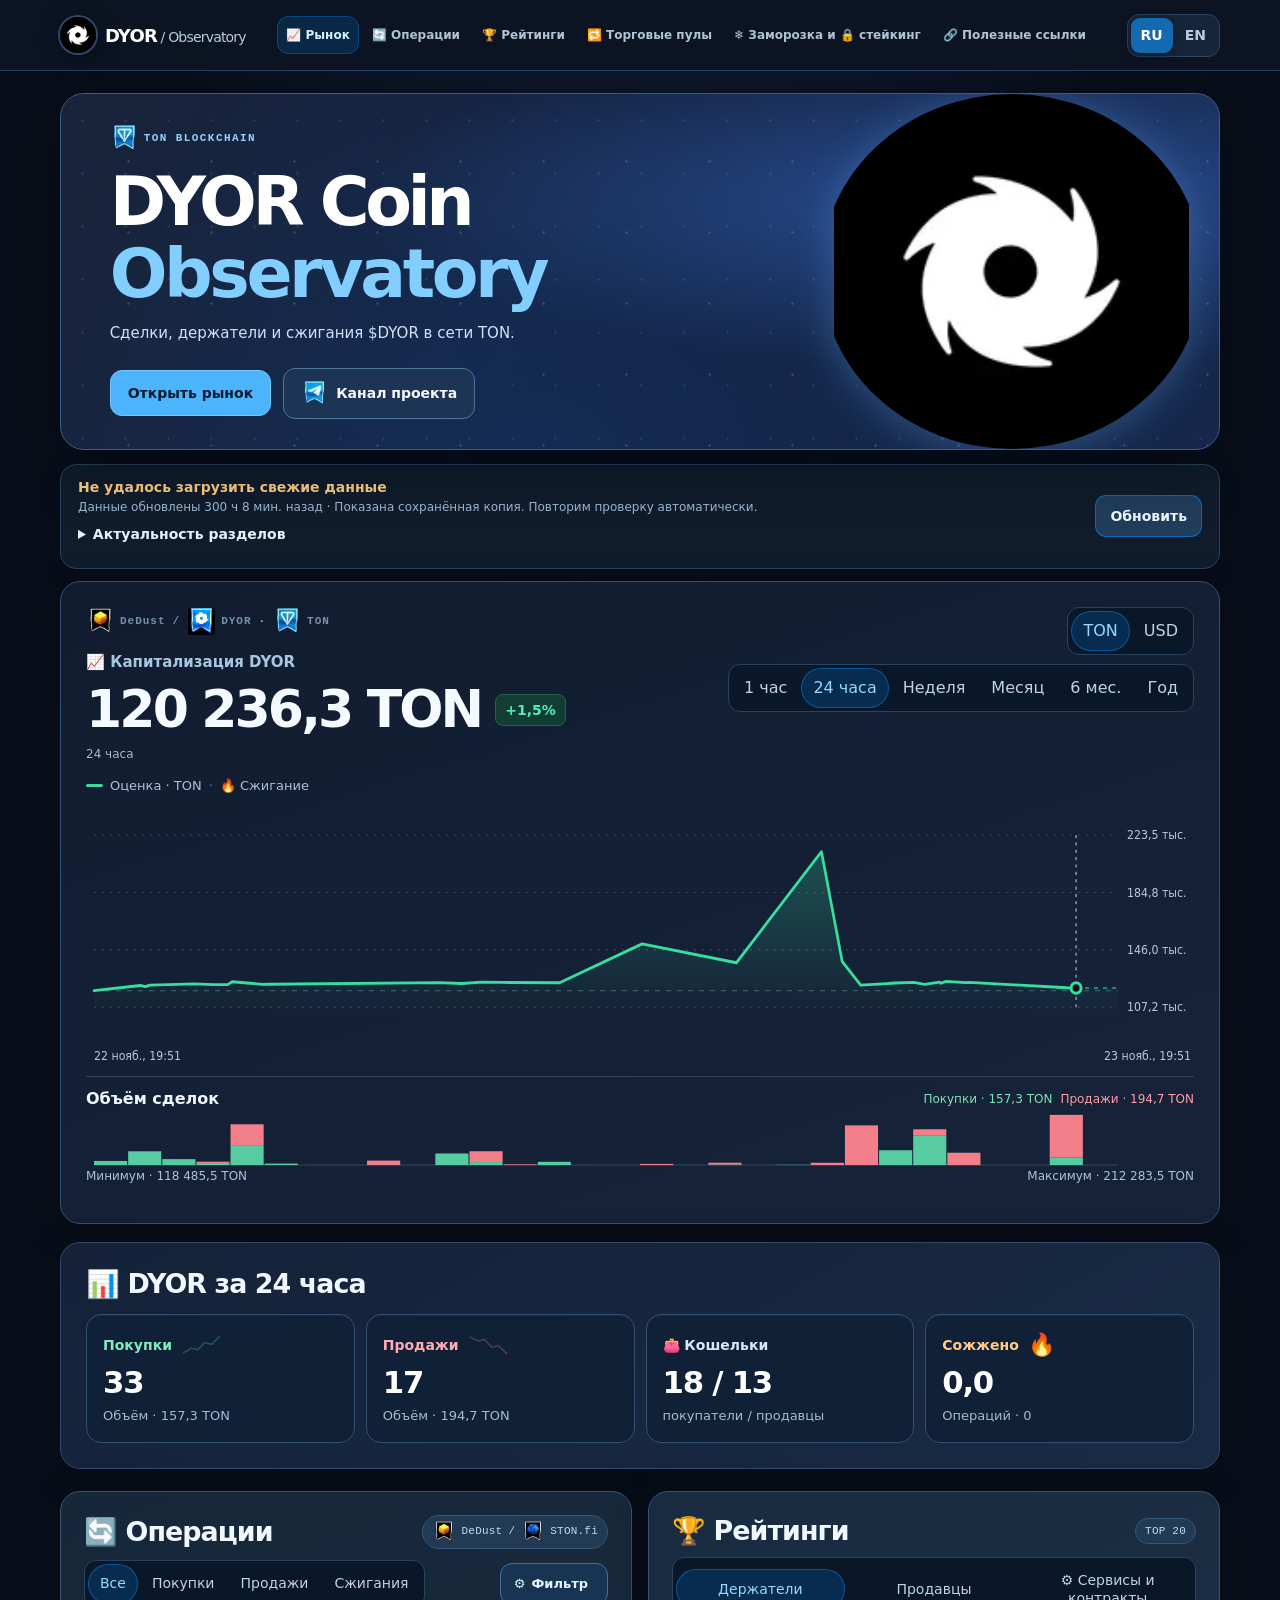
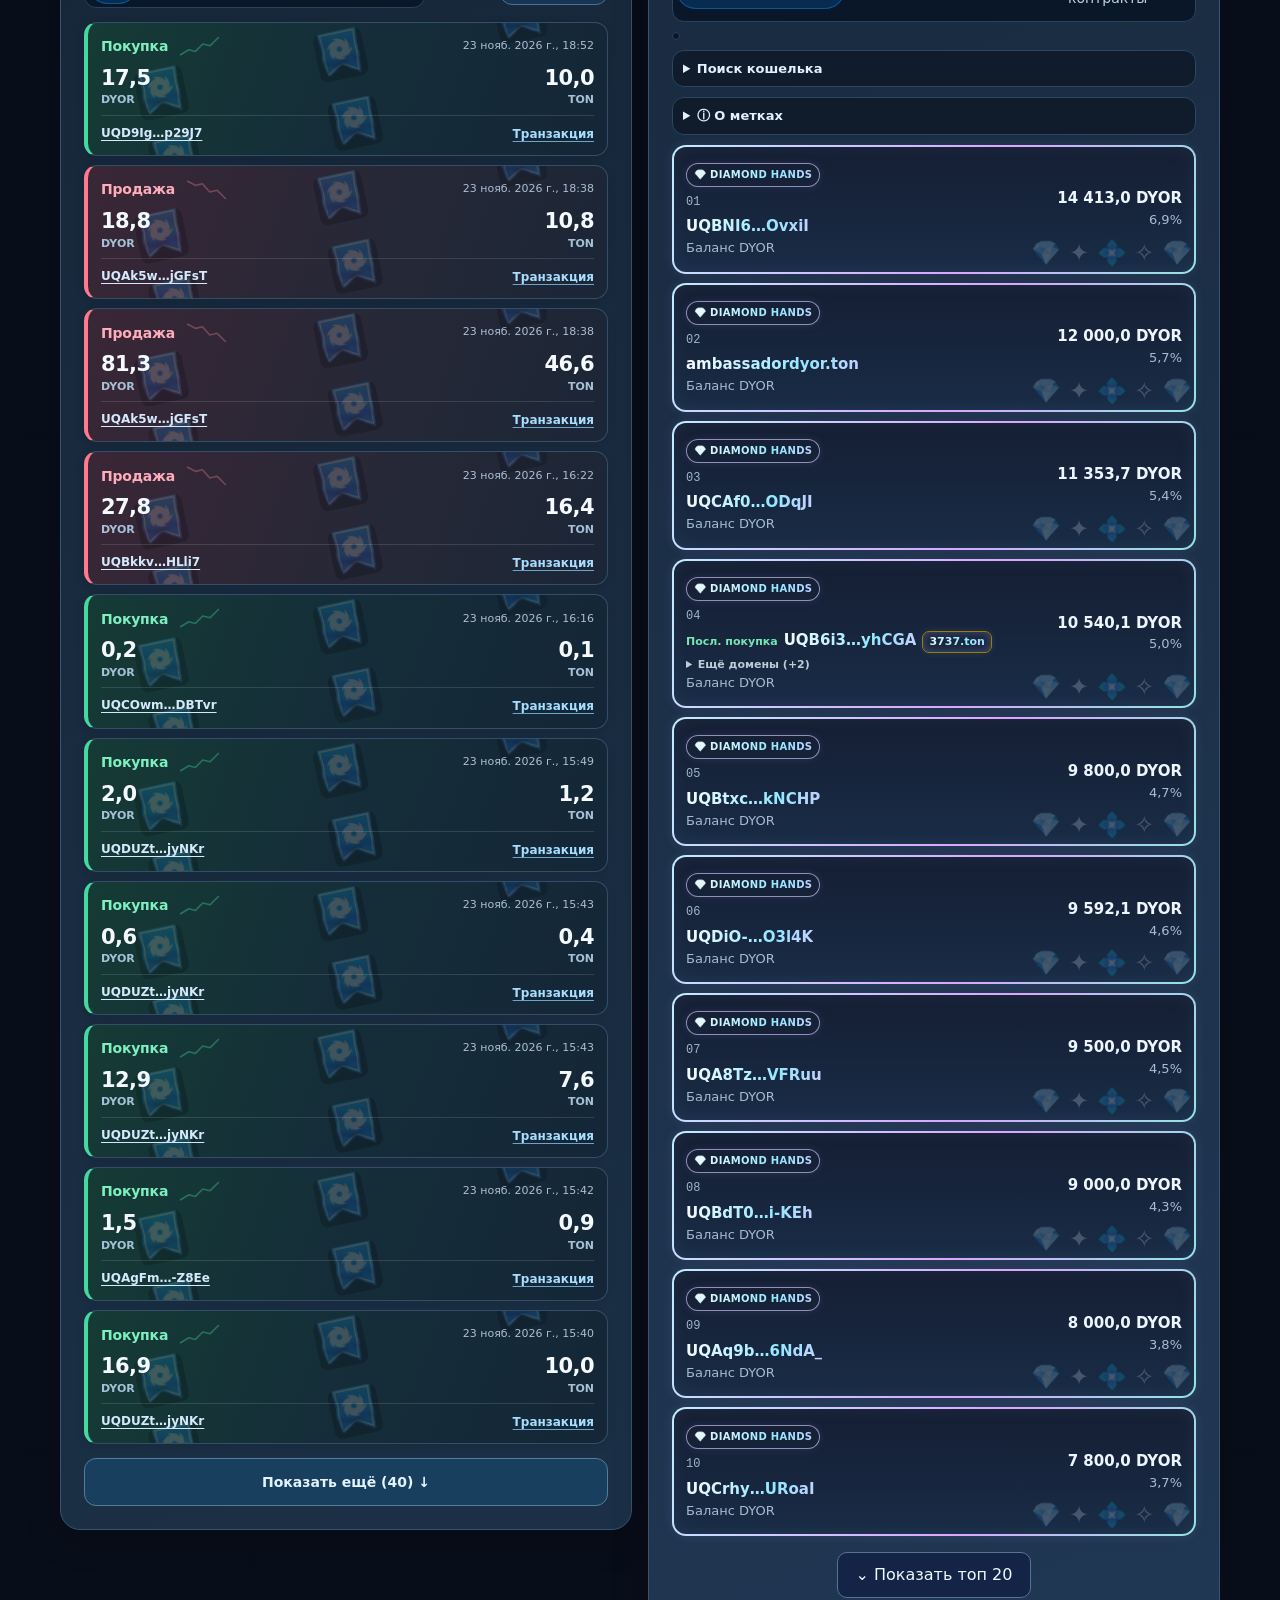
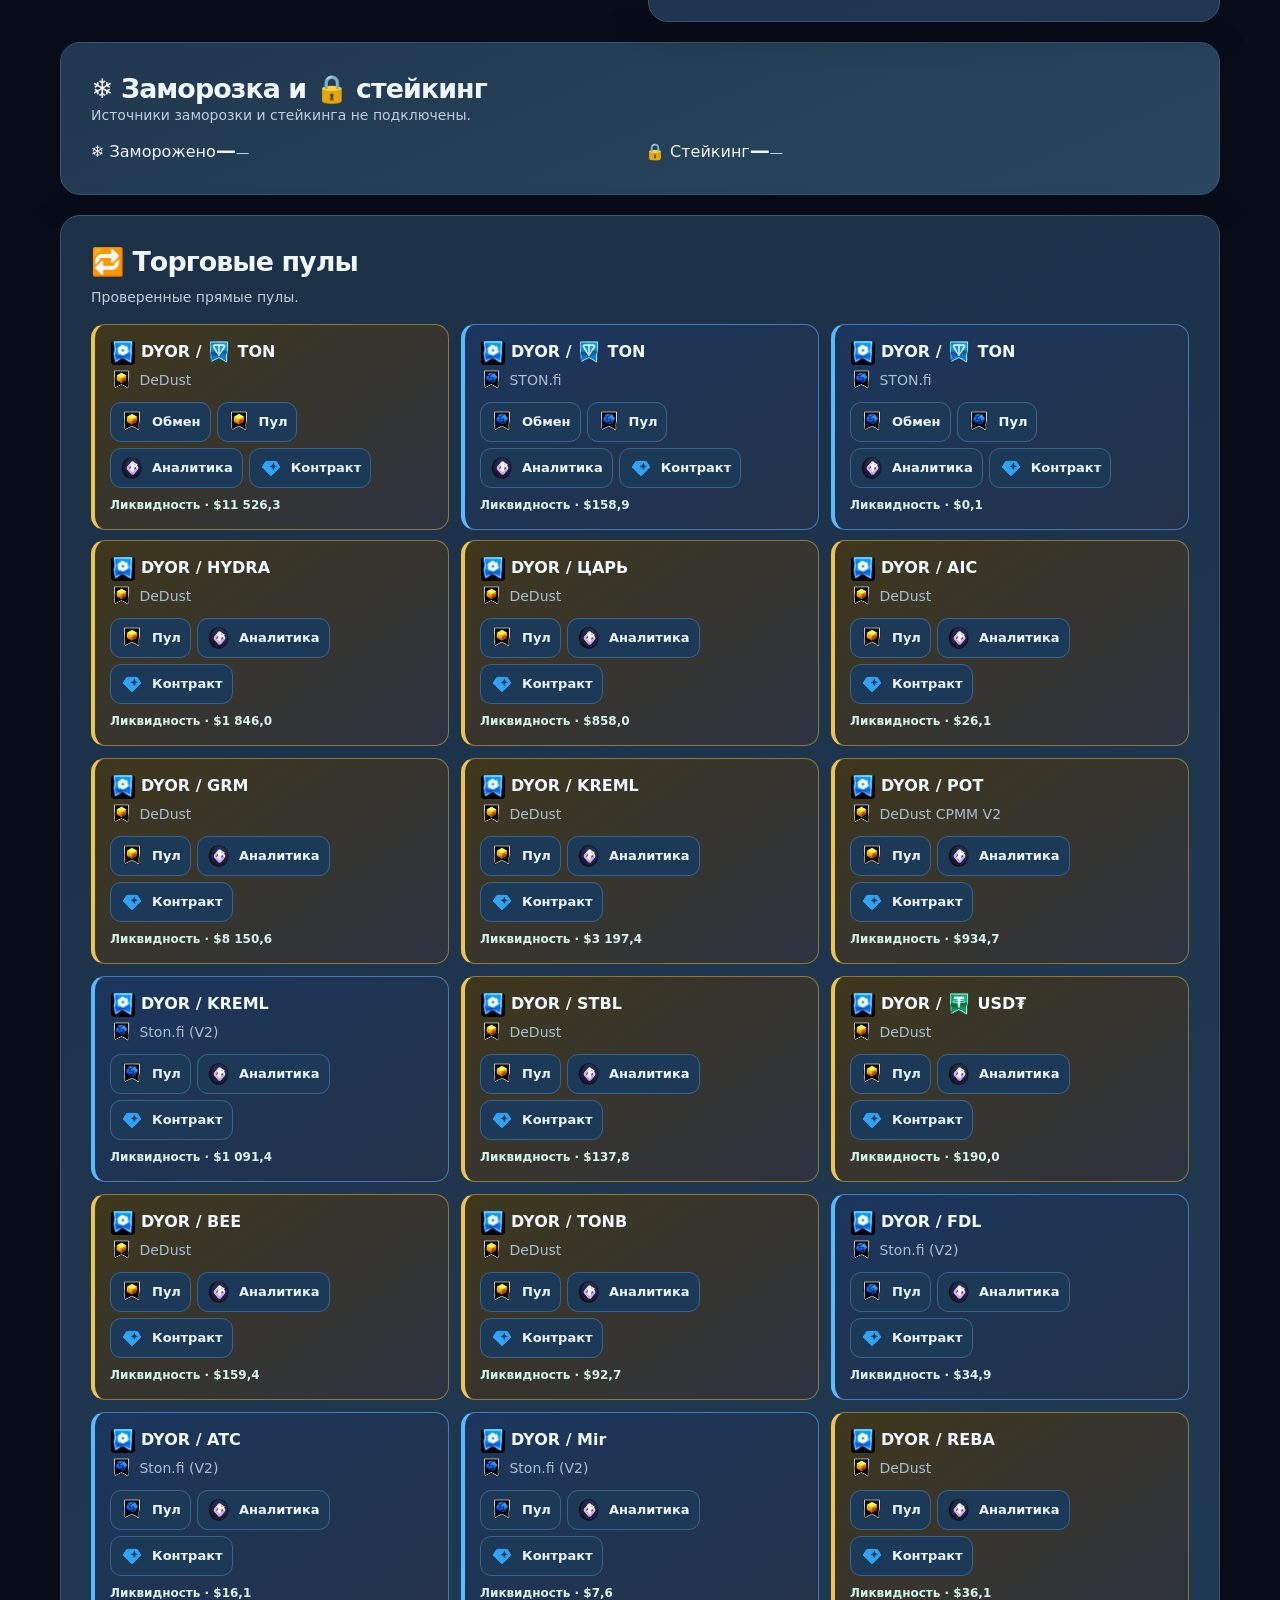
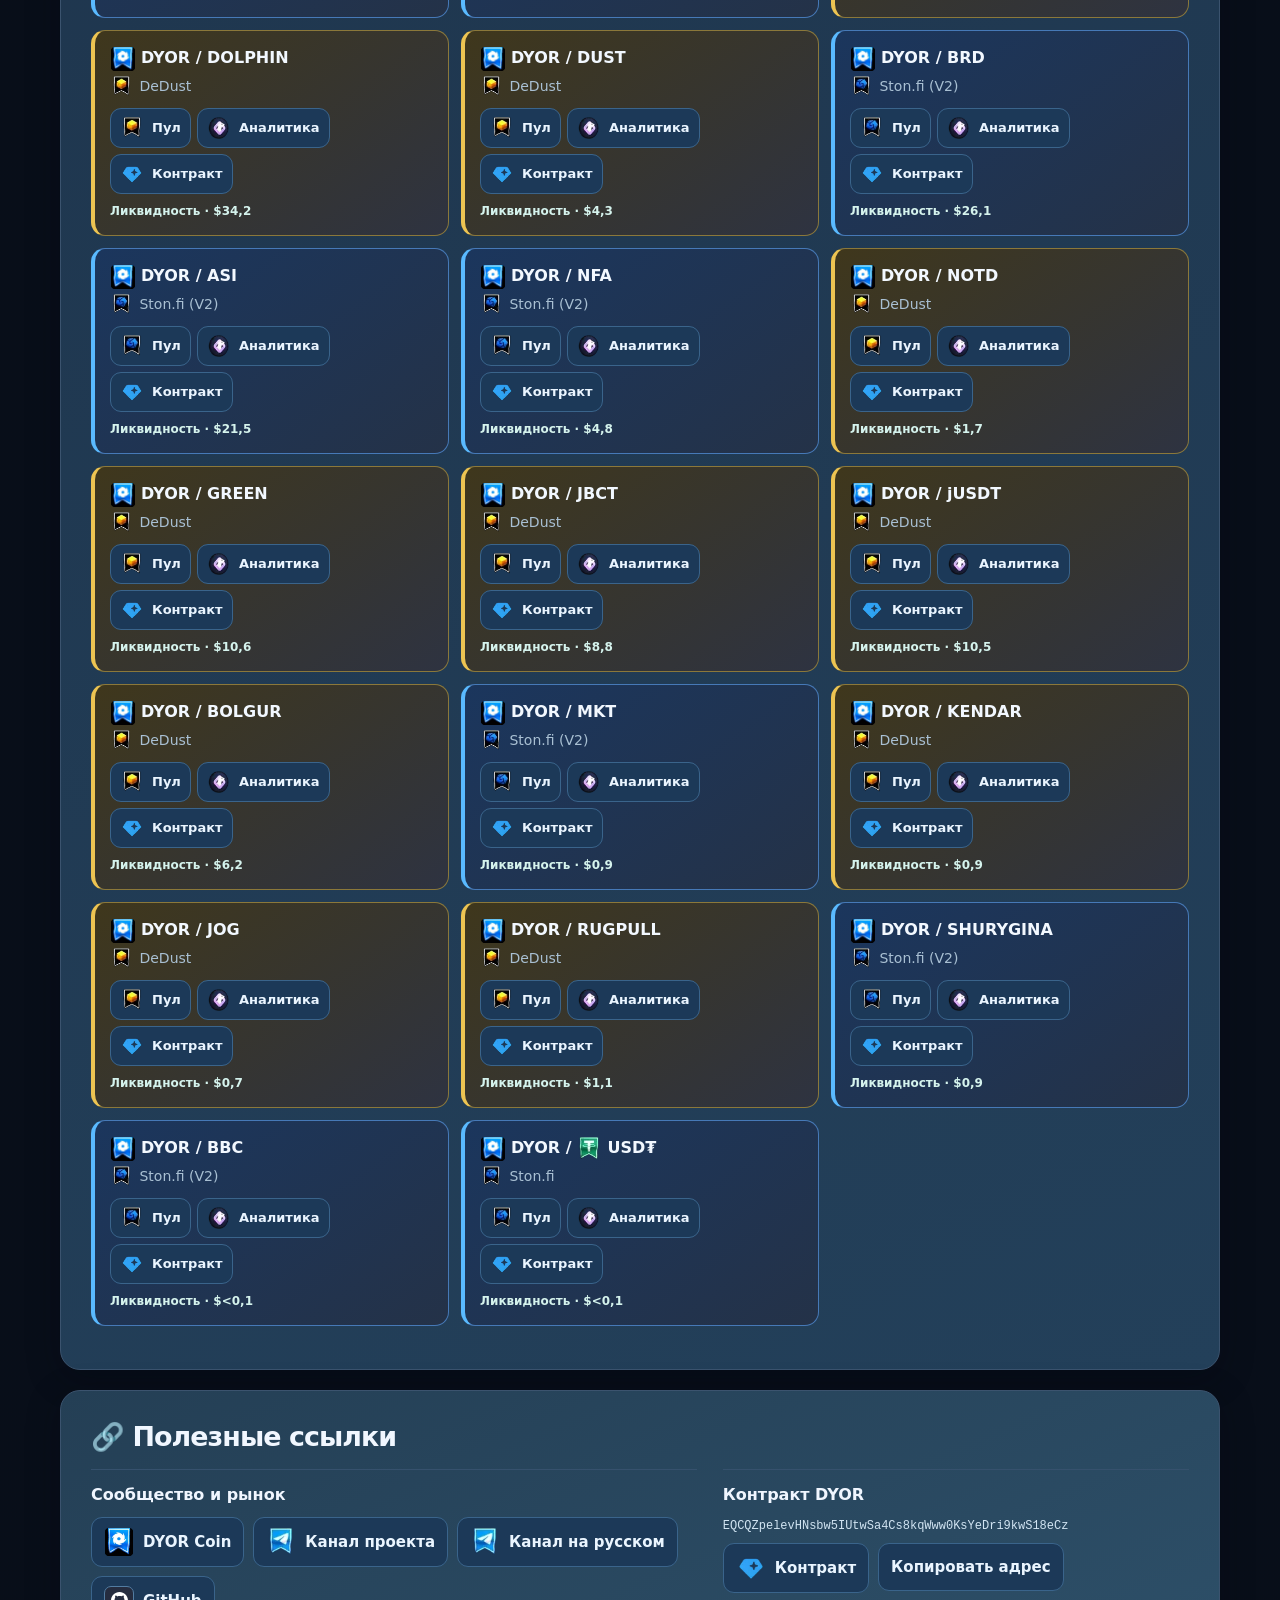
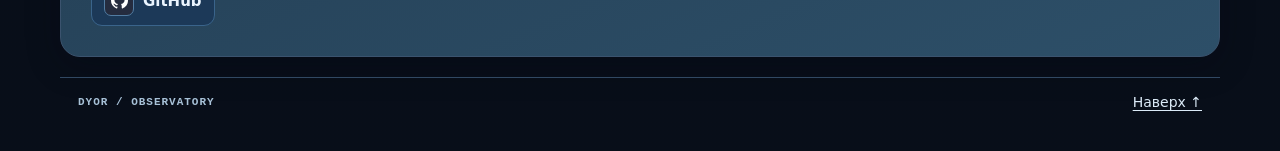
==== index.html @ 6f16dd69 "Build verified DYOR observatory from clean template 1.3.0" ====
<!doctype html>
<html lang="ru"><head>
<meta charset="utf-8"><meta name="viewport" content="width=device-width,initial-scale=1">
<meta name="theme-color" content="#070d21"><meta name="description" content="DYOR Observatory — сделки STON.fi и DeDust, держатели и подтверждённые сжигания DYOR в сети TON.">
<title>DYOR Coin Observatory</title><style>:root{color-scheme:light;--ink:#101721;--muted:#536372;--paper:#f8fafc;--line:#cbd5df;--blue:#30a1f5;--link:#075d9b;--night:#090b0e;--graphite:#10151c;--green:#1e6b51;--red:#df0000;--orange:#975019;font:16px/1.5 system-ui,-apple-system,BlinkMacSystemFont,"Segoe UI",sans-serif;color:var(--ink);background:var(--night)}
*{box-sizing:border-box}
[hidden]{display:none!important}
html{scroll-behavior:smooth;scroll-padding-top:82px}
body{margin:0;background:var(--night)}
.wrap{width:min(1220px,calc(100% - 64px));margin-inline:auto}
h1,h2,h3,p{margin:0}
a{color:var(--link);text-underline-offset:3px}
a:hover{text-decoration:underline}
button{font:inherit;color:inherit;cursor:pointer}
a:focus-visible,button:focus-visible,summary:focus-visible,#plot svg:focus-visible{outline:3px solid #5692db;outline-offset:2px}
header{position:sticky;top:0;z-index:5;background:#090b0ef5;border-bottom:1px solid #283541;color:#f5f8fc}
.nav,.brand,nav,.langs,.tabs,.smallTabs,.introLinks,.eyebrow,.sectionHeading,.chartCaption,footer,.graphTop{display:flex;align-items:center}
.nav{min-height:65px;gap:20px;justify-content:space-between}
.brand{gap:9px;color:#fff;text-decoration:none}
.brand svg{width:36px;height:36px}
.brand strong{font-size:19px;letter-spacing:-.055em}
.brand span{font-weight:500;color:#c3cbd5}
.brand:hover{text-decoration:none}
nav{gap:5px}
nav a,.langs button{font-size:14px;font-weight:650}
nav a{color:#b4c0ce;padding:9px 11px;text-decoration:none;border-radius:8px}
nav a.on,nav a:hover{color:white;background:#203347;text-decoration:none}
.langs,.tabs,.smallTabs{background:#e5edf4;border-radius:10px;padding:3px;gap:2px;width:fit-content;max-width:100%;flex-wrap:wrap}
.langs button,.tabs button,.smallTabs button{border:none;padding:7px 10px;background:transparent;color:#364c61;border-radius:7px;line-height:1.35}
.langs .on,.tabs .on,.smallTabs .on{background:#114c79;color:white}
.hero{margin:20px 0 16px;position:relative;isolation:isolate;overflow:hidden;display:flex;align-items:center;min-height:192px;border-radius:20px;border:1px solid #293746;background:radial-gradient(ellipse at 88% 70%,#153650 0%,transparent 53%),#0b0d10;color:#fff}
.herotext{position:relative;z-index:1;padding:27px clamp(20px,3vw,44px);max-width:66%}
.eyebrow,.tag,footer>span{font-family:ui-monospace,Consolas,monospace;font-size:11px;font-weight:650;letter-spacing:.09em}
.eyebrow{gap:8px}
.eyebrow i{width:7px;height:7px;background:#468ec6;border-radius:50%}
.hero .eyebrow{color:#b9c9d9}
.hero .eyebrow i{background:var(--blue)}
h1{font-size:clamp(38px,4.6vw,68px);letter-spacing:-.07em;line-height:1.05;margin:7px 0 8px}
h1 em{font-family:Georgia,"Times New Roman",serif;font-weight:normal;letter-spacing:-.055em;color:#a1d6ff}
.hero p{color:#c9d5e1;font-size:15px}
.heroArt{position:absolute;inset:0 0 0 auto;width:41%;display:grid;align-items:center;pointer-events:none}
.heroArt svg{width:100%;height:100%;max-height:250px}
.introLinks{margin-top:17px;gap:10px}
.introLinks a,.more{border:1px solid #9daebf;border-radius:8px;padding:7px 12px;text-decoration:none;font-weight:650;font-size:14px}
.introLinks a{color:#f0f6ff;border-color:#536779}
.introLinks a:first-child{color:#081624;background:var(--blue);border-color:var(--blue)}
.introLinks a:hover,.more:hover{box-shadow:inset 0 0 0 1px currentColor}
.panel{background:var(--paper);border:1px solid var(--line);border-radius:17px;padding:clamp(16px,2vw,25px);min-width:0}
.graphTop,.sectionHeading,footer{justify-content:space-between;gap:12px}
.graphTop{align-items:flex-start}
.graph .eyebrow{color:#b6c8d9}
.graph .eyebrow span{color:#7891a7}
.graph h2{font-weight:550;color:var(--muted);font-size:16px;margin-top:12px}
.price{font-size:clamp(27px,3.2vw,44px);line-height:1.12;letter-spacing:-.05em;font-variant-numeric:tabular-nums;font-weight:730}
.chartCaption{font-size:13px;color:var(--muted);gap:7px;margin-top:13px}
.lineKey{width:17px;height:3px;border-radius:3px;background:var(--blue)}
.sep{color:#6f8196}
#plot{margin:6px 0;min-height:183px}
#plot svg{width:100%;height:183px;display:block;touch-action:pan-y}
#plot text{font:11px system-ui,sans-serif;fill:#b6c6d6}
.marker{cursor:pointer}
.marker:focus{outline:2px solid var(--orange)}
#readout{font-size:14px;font-variant-numeric:tabular-nums;min-height:24px;color:var(--ink)}
.note,.description,.resources p{font-size:14px;color:var(--muted);overflow-wrap:anywhere}
.note{font-size:12px}
.description{margin:8px 0}
.summary{margin:18px 0 22px}
.summary h2,.panel h2:not(.graph h2){font-size:clamp(20px,2.1vw,27px);letter-spacing:-.045em;line-height:1.2}
.summary .sectionHeading{margin-bottom:9px}
.tag{color:#3e5061;background:#e2ebf4;border-radius:20px;padding:4px 9px;white-space:nowrap;font-weight:500;letter-spacing:.02em}
#stats{display:grid;grid-template-columns:repeat(4,minmax(0,1fr));gap:10px}
.stat{background:var(--paper);border:1px solid var(--line);border-radius:13px;padding:13px 15px;min-width:0}
.stat b,.stat small,.stat span{display:block}
.stat b{font-size:clamp(20px,2.1vw,31px);line-height:1.3;font-variant-numeric:tabular-nums;overflow-wrap:anywhere;letter-spacing:-.04em}
.stat small{font-size:13px;color:var(--muted)}
.stat span{font-size:14px;font-weight:670}
.buy{color:var(--green)}
.sell{color:var(--red)}
.burn{color:var(--orange)}
.columns{display:grid;grid-template-columns:1fr 1fr;gap:16px;align-items:start}
.columns .tabs{margin:10px 0}
.columns .tabs button,.smallTabs button{font-size:14px}
.smallTabs:not(:empty){margin-bottom:8px}
#feedNote,#rankNote{margin-bottom:8px}
.row{display:grid;grid-template-columns:minmax(0,1fr) auto;gap:10px;border-top:1px solid #dce3eb;padding:10px 0;align-items:center}
.row>div{min-width:0}
.row>div:last-child{text-align:right}
.row b,.row small{display:block;font-variant-numeric:tabular-nums}
.row small{color:var(--muted);font-size:13px}
.row a{overflow-wrap:anywhere}
.row b{font-size:15px;line-height:1.45}
.row .badge{display:inline-block;padding:1px 6px;font-size:12px;border-radius:5px;margin-right:6px}
.badge.buy{background:#e0f3e8}
.badge.sell{background:var(--red);color:white}
.badge.burn{background:#ffead4}
.position{color:var(--muted);font:12px ui-monospace,monospace;margin-right:8px}
.empty{padding:16px 0;color:var(--muted)}
.more{background:#eaf1f7;color:#144b72}
.more[hidden]{display:none}
#more{margin-top:8px;width:100%}
.resources{margin:20px 0}
.resourcesGrid{display:grid;grid-template-columns:1.15fr 1.2fr 1fr;gap:24px;margin-top:16px}
.resources h3{font-size:16px;margin-bottom:6px}
.resourceList{display:flex;gap:8px 13px;flex-wrap:wrap}
.resourceList,.contract{margin-top:8px;font-size:14px}
.contract{display:block;overflow-wrap:anywhere;font-family:ui-monospace,monospace;margin-bottom:10px}
.resourcesGrid article{min-width:0}
summary{cursor:pointer;font-weight:600}
footer{padding:16px 0 25px}
footer a{font-size:14px}
@media(max-width:800px){.wrap{width:calc(100% - 28px)}
.nav{display:grid;grid-template-columns:1fr auto;gap:0;padding-top:6px}
.langs{grid-column:2;grid-row:1}
.brand{grid-column:1;grid-row:1}
nav{grid-column:1/-1;justify-content:space-between;gap:0}
nav a{padding:7px 5px;font-size:13px}
html{scroll-padding-top:98px}
.columns{grid-template-columns:1fr}
.heroArt{width:35%;opacity:.82}
.herotext{max-width:73%;padding:19px}
.hero{min-height:180px}
.graphTop{flex-wrap:wrap}
.resourcesGrid{grid-template-columns:1fr 1fr}

#stats{grid-template-columns:repeat(2,minmax(0,1fr))}}
@media(max-width:500px){.wrap{width:calc(100% - 20px)}
.hero{margin-top:10px}
.herotext{max-width:100%;padding:16px}
.heroArt{width:35%;inset:auto 0 0 auto;height:78px}
.hero p{max-width:96%;font-size:14px}
.introLinks{max-width:76%;gap:6px;flex-wrap:wrap}
.introLinks a{font-size:13px;padding:6px 8px}
.graphTop{gap:10px}
.tabs button{padding:6px 8px}
.stat{padding:10px}
.stat small{font-size:12px}
.row{gap:3px}
.row b{font-size:14px}
.row small{font-size:12px}
.resourcesGrid{grid-template-columns:1fr;gap:15px}
.resourcesGrid article+article{border-top:1px solid var(--line);padding-top:12px}}
@media(prefers-reduced-motion:reduce){html{scroll-behavior:auto}}

.walletLegend{font-size:13px;color:var(--muted);margin:4px 0}
.walletIdentity{display:inline-flex;align-items:baseline;flex-wrap:wrap;gap:2px 6px;max-width:100%;vertical-align:baseline}
.row .walletAddress{font-weight:700;text-decoration:underline;text-decoration-thickness:1px;text-underline-offset:3px}
.row .walletAddress.buy,.walletRole.buy{color:#126042}
.row .walletAddress.sell,.walletRole.sell{color:#df0000}
.row .walletAddress.burn,.walletRole.burn{color:#874305}
.row .walletAddress.neutral{color:#51615c}
.walletRole{font-size:11px;font-weight:600}
:is(.row,.walletResult) .domainBadge{font:600 11px/1.4 system-ui,sans-serif;letter-spacing:0;padding:2px 6px;border-radius:5px;overflow-wrap:anywhere;max-width:100%;display:inline-block}
.domainBadge.digits{color:#482e00;background:linear-gradient(110deg,#ffcc00 12%,#ffe173 34%,#fff9c0 46%,#ffd700 57%,#efb000 84%);background-size:220% 100%;border:1px solid #a37b00;animation:projectGold 4s ease-in-out infinite alternate}
details.domainDetails{display:inline-block;border:0;padding:0;font-size:12px;font-weight:500;width:100%}
details.domainDetails summary{color:var(--muted);font-size:11px}
#rank .position{vertical-align:top}
.onlyBadges{display:flex;align-items:center;gap:7px;font-size:13px;font-weight:600;margin:4px 0 7px;cursor:pointer}
.onlyBadges input{width:16px;height:16px;accent-color:var(--link)}


@keyframes projectGold{from{background-position:0% 50%}
to{background-position:100% 50%}}
@media(prefers-reduced-motion:reduce){.domainBadge.digits{animation:none}}
footer>span{color:#f5f8ff}
footer a{color:#dcebf8}
.price{overflow-wrap:break-word}

/* Make the chart and header dark; financial rows retain their semantic colours. */
.langs,.graph .tabs{background:#202a35}
.langs button,.graph .tabs button{color:#c3cfdb}
.langs .on,.graph .tabs .on{background:var(--blue);color:#071421}
.graph{--ink:#f5f8fc;--muted:#b2c0cd;color:var(--ink);background:var(--graphite);border-color:#283747}
.graph #readout a{color:#86caff}
.graph #plot svg{height:205px}
.brand:hover,.introLinks a:hover{color:#fff}
.introLinks a:first-child:hover{color:#081624}

.wrap{width:min(1180px,calc(100% - 88px))}
.hero{background:linear-gradient(165deg,#080a0d 22%,#10151c 100%)}
.graph,.summary{background:linear-gradient(180deg,#10151c,#152332);border:1px solid #374b5b}
.summary{background:linear-gradient(180deg,#152332,#172b3c);padding:clamp(16px,2vw,25px);border-radius:17px;color:#f4f8ff}
.summary .sectionHeading{margin-bottom:14px}
.stat{background:linear-gradient(145deg,#131d28,#1e3041);border:1px solid #3d5363}
.stat small{color:#b9c8d5}
.stat span.buy,.stat span.sell,.stat span.burn{display:inline-block;border-radius:5px;background:linear-gradient(120deg,#d8e5eb,#c1d4df);padding:1px 6px}
.columns .panel,.resources{--ink:#f3f7fc;--muted:#c1cedb;--link:#a6daff;--line:#435a6a;color:var(--ink);border-color:#3b5264}
.columns .panel{background:linear-gradient(180deg,#172b3c,#1a3b51)}
.columns .tabs,.columns .smallTabs{background:#0e1c29}
.columns .tabs button,.columns .smallTabs button{color:#cbd9e7}
.columns .tabs .on,.columns .smallTabs .on{background:#265a7d;color:#fff}
.row{border-color:#435666}
.position{color:#c1cedb}
.tag{background:#233f54;color:#d1e6f6}
.row .walletIdentity{background:linear-gradient(125deg,#d8e5eb,#c1d4df);border-radius:7px;padding:3px 6px}
.domainDetails summary{color:#354d62!important}
.domainDetails span{color:#223847}
#more,.resourceList>a,.resourceList>button{color:#f3f8ff;background:#15496b;border:1px solid #6289a3}
.resources{background:linear-gradient(180deg,#1a3b51,#20475e);padding:clamp(18px,2.5vw,30px)}
.resourcesGrid{grid-template-columns:1.3fr 1fr;gap:clamp(14px,2vw,26px)}
.resourcesGrid article{border-top:1px solid #7190a3;padding-top:13px}
.resources h3{margin-bottom:10px}
.resourceList{display:grid;grid-template-columns:1fr;gap:7px}
.resourceList>a,.resourceList>button{display:flex;align-items:center;justify-content:space-between;gap:6px;min-height:42px;padding:8px 12px;border-radius:7px;text-align:left;font:650 14px/1.35 system-ui,sans-serif;text-decoration:none;cursor:pointer}
.resourceList>a:hover,.resourceList>button:hover,#more:hover{background:#1b5c82;border-color:#aedfff}
.resources .contract{color:#d1e4f2;margin:6px 0;word-break:break-all}
footer{background:#090c10;border-top:1px solid #405362;padding:14px 18px;margin-bottom:14px;border-radius:8px}
@media(min-width:1000px){.resourcesGrid article:first-child .resourceList{grid-template-columns:repeat(2,minmax(0,1fr))}}
@media(max-width:800px){.wrap{width:calc(100% - 34px)}.resourcesGrid{grid-template-columns:1fr 1fr}}
@media(max-width:500px){.wrap{width:calc(100% - 22px)}.resourcesGrid{grid-template-columns:1fr}.resourcesGrid article+article{border-color:#7190a3}}

/* Draw external-link arrows without relying on a font glyph. */
.resourceList>a::after,.introLinks a[href^="https:"]::after,.row a:not(.walletAddress)::after{content:"";display:inline-block;width:8px;height:8px;flex-shrink:0;margin-left:6px;border-top:1.5px solid currentColor;border-right:1.5px solid currentColor;background:linear-gradient(135deg,transparent 43%,currentColor 46%,currentColor 54%,transparent 57%);vertical-align:1px}

.syncBar{display:flex;align-items:center;justify-content:space-between;gap:14px;margin:0 0 12px;padding:12px 18px;background:#101b27;border:1px solid #374b5b;border-radius:12px;color:#e5f1fb}
.syncBar>div{min-width:0}.syncBar p{font-size:14px;font-weight:650}.syncBar small{display:block;color:#b9c8d5;font-size:12px;overflow-wrap:anywhere}.syncBar .syncWarning{color:#ffcf80}
#refreshData{flex-shrink:0;min-height:42px;padding:8px 14px;border:1px solid #6289a3;border-radius:7px;background:#15496b;color:#f3f8ff;font-weight:650;font-size:14px}#refreshData:hover{background:#1b5c82}#refreshData:disabled{opacity:.65;cursor:wait}
@media(max-width:400px){.syncBar{align-items:flex-start;flex-wrap:wrap;padding:12px 14px}.syncBar>div{flex:1 1 175px}}

/* Market cap: native-currency valuation, with an explicit estimation note. */
.graph .price{font-size:clamp(32px,4.2vw,52px);letter-spacing:-.055em;line-height:1.15}
.graph h2{font-size:15px;margin-top:12px;margin-bottom:7px}
.capHeadline{display:flex;align-items:center;gap:14px;flex-wrap:wrap}
.capChange{font:700 14px/1.3 system-ui,sans-serif;padding:6px 9px;border-radius:8px;font-variant-numeric:tabular-nums;white-space:nowrap}
.capChange:empty{display:none}.capPositive{color:#54edb6;background:#133c32;border:1px solid #24634e}.capNegative{color:#ff2020;background:#321419;border:1px solid #7a242a}
#capPeriod{margin-top:5px;color:#a4b9cb}.graph #plot{min-height:250px;margin:18px 0 8px}.graph #plot svg{height:250px}
.graph #plot text{font:11px system-ui,sans-serif;fill:#b8c9d6}
.capRange{display:flex;justify-content:space-between;gap:8px;flex-wrap:wrap;color:#adc3d3;font-size:12px;font-variant-numeric:tabular-nums;margin:0 0 13px}
.graph #readout{background:#0b1723;border:1px solid #2b4354;padding:10px 12px;border-radius:9px;min-height:43px;font-size:13px;margin-bottom:9px}
.capMethod{font-size:11px;line-height:1.5;color:#9db3c4;border-top:1px solid #2b4354;padding-top:10px;margin-top:10px;max-width:850px}
.graph .chartCaption .lineKey{background:var(--chart-colour,#38dda0)}
@media(max-width:500px){.graph .price{font-size:34px}.capHeadline{gap:8px}.graph .graphTop{gap:15px}.graph .tabs{width:100%;justify-content:space-between}.graph .tabs button{padding:8px 6px;font-size:12px}.graph #plot svg{height:240px}.graph #plot{min-height:240px}.graph #readout{font-size:12px}.capMethod{font-size:11px}}
@media(max-width:360px){.graph .tabs{display:grid;grid-template-columns:repeat(3,minmax(0,1fr));gap:3px}.graph .tabs button{width:100%}}

:root{--blue:#75ccff;--project-art:url("[data-uri]");--night:#070d21}
body{background:radial-gradient(ellipse at 78% 0%,#24347b 0%,#111c49 28%,transparent 55%),#070d21}
header{background:#0a1129f5;border-color:#324576}
.brandMark{width:36px;height:36px;border-radius:50%;background:var(--project-art) center/cover}
.hero{min-height:268px;border-color:#435b9c;background:radial-gradient(ellipse at 78% 50%,#2b4696 0%,#182860 34%,transparent 68%),linear-gradient(112deg,#0d1639,#111c49)}
.hero::before{content:"";position:absolute;inset:0;background-image:radial-gradient(circle,#7eaeff 1px,transparent 1.5px),radial-gradient(circle,#eff7ff 1px,transparent 1.5px);background-size:43px 53px,83px 71px;background-position:0 0,26px 32px;opacity:.24;pointer-events:none}
.heroArt{width:40%;height:100%;background:var(--project-art) center / auto 88% no-repeat;filter:drop-shadow(0 0 20px #60b5ff60);border-radius:50%}
.hero h1 em{color:#89ceff}
.graph{background:linear-gradient(180deg,#101936,#151f43);border-color:#394b80}
.summary{background:linear-gradient(180deg,#182649,#202d55);border-color:#435480}
.columns .panel{background:linear-gradient(180deg,#192847,#1e3659)}
.resources{background:linear-gradient(180deg,#192b4b,#1b345a)}
.graphControls{display:grid;gap:10px;justify-items:end;min-width:0}
.row.trade-buy{border-left:3px solid #4cce9f;padding-left:8px;background:#14564832}
.row.trade-sell{border-left:3px solid #fb6b76;padding-left:8px;background:#7c223532}
.row.trade-burn{border-left:3px solid #e7ae57;padding-left:8px}
@media(max-width:800px){.graphControls{justify-items:start}}
@media(max-width:590px){
 .hero{min-height:210px}.heroArt{width:32%;height:auto;inset:12px 12px auto auto;aspect-ratio:1;opacity:1;background-size:contain}
 .herotext{max-width:76%}.hero h1{font-size:clamp(32px,7.5vw,47px)}.hero h1 em{display:block}
 .hero p{max-width:100%}.introLinks{max-width:100%}.graphControls{width:100%}.graph #currency{display:flex;width:auto}
}

#activity,#wallets,#pools{background:#141b27;border-color:#303a4a}
#activity .row,#wallets .row{background:transparent;border-color:#303a4a;border-left:0;padding-left:0}
#activity .row .walletIdentity,#wallets .row .walletIdentity{background:none;padding:0;column-gap:6px;row-gap:4px}
.columns .walletIdentity .walletAddress{background:none;padding:0}
.columns .row .walletAddress{color:#d6e2f0}
.columns .walletRole.buy,.columns .badge.buy{color:#85e6bc;background:none}
.columns .walletRole.sell,.columns .badge.sell{color:#ff9a9f;background:none}
.columns .walletRole.burn,.columns .badge.burn{color:#f1bd7d;background:none}
.columns .domainDetails summary,.columns .domainDetails span{color:#becbd9!important}
.columns :is(.row,.walletResult) .projectBadges{display:flex;flex-wrap:wrap;gap:5px;width:100%;align-items:center}
.columns :is(.row,.walletResult) .projectBadge{--badge-edge:#53627b;display:inline-flex;align-items:center;gap:4px;padding:2px 6px;border:1px solid var(--badge-edge);border-radius:6px;background:#202939;text-decoration:none;color:#eaf1fb;font:650 11px/1.35 system-ui,sans-serif;min-height:26px;max-width:100%}
.columns :is(.row,.walletResult) .projectBadge:hover{text-decoration:underline}
.columns :is(.row,.walletResult) .projectBadge::after{display:none}
.projectBadge img{display:block;width:18px;height:18px;object-fit:contain;border-radius:3px}
.columns :is(.row,.walletResult) .projectBadge.staking{padding-inline:4px;--badge-edge:#6c93cb}
.columns :is(.row,.walletResult) .projectBadge.vnuk{--badge-edge:#8f606f;color:#ffc8d4}
.columns :is(.row,.walletResult) .projectBadge.author{border-color:transparent;background:linear-gradient(#202939,#202939) padding-box,linear-gradient(105deg,#508eff,#dce5ee,#508eff) border-box;background-size:100% 100%,200% 100%;animation:projectBadgeGlow 5s ease-in-out infinite alternate}
.columns :is(.row,.walletResult) .projectBadge.joystick{--badge-edge:#9164ac}
.columns :is(.row,.walletResult) .projectBadge.phoenix{--badge-edge:#a86a36}
.projectBadge.joystick span,.projectBadge.phoenix span{background:linear-gradient(90deg,var(--badge-color),#ffe182,var(--badge-color));background-size:210% 100%;background-clip:text;color:transparent;animation:projectBadgeGlow 5s ease-in-out infinite alternate}
.projectBadge.joystick{--badge-color:#e3a6ff}
.projectBadge.phoenix{--badge-color:#ff9862}
@keyframes projectBadgeGlow{to{background-position:100% 0}}
@media(prefers-reduced-motion:reduce){.columns :is(.row,.walletResult) .projectBadge.author,.projectBadge.joystick span,.projectBadge.phoenix span{animation:none}}
#pools [lang="en"],html[lang="en"] #pools [lang="ru"]{display:none}
html[lang="en"] #pools [lang="en"]{display:inline}
#pools .poolIntro{margin:8px 0 16px}
#pools .poolGrid{display:grid;grid-template-columns:repeat(3,minmax(0,1fr));gap:10px}
#pools .poolCard{min-width:0;background:#1c2636;border:1px solid #39475b;border-radius:10px;padding:12px}
#pools .poolCard h3{margin:0 0 3px}
#pools .poolCard p{margin:0}
#pools .poolActions{display:flex;flex-wrap:wrap;gap:6px;margin-top:10px}
#pools .poolActions a{display:inline-flex;align-items:center;min-height:38px;padding:5px 9px;color:#edf5ff;background:#22344c;border:1px solid #586d88;border-radius:7px;font-size:13px;font-weight:650;text-decoration:none}
#pools .poolActions a:hover{background:#304963;text-decoration:underline}
#pools .poolRoute,#pools .poolTiny{margin-top:16px;padding-top:13px;border-top:1px solid #39475b}
#pools #discoveredPools{margin-top:10px}
#pools .poolCard .poolLiquidity{margin-top:8px;font-size:12px;overflow-wrap:anywhere}
#pools .poolCard h3{overflow-wrap:anywhere}
#pools .poolRoute h3{margin:0 0 4px}
#pools .poolRoute .poolCard{margin-top:9px;max-width:440px}
#pools .poolTiny .poolGrid{margin-top:10px}
#pools .poolSources{margin-top:13px;font-size:12px}
@media(max-width:800px){#pools .poolGrid{grid-template-columns:repeat(2,minmax(0,1fr))}}
@media(max-width:500px){#pools .poolGrid{grid-template-columns:minmax(0,1fr)}}

.columns :is(.row,.walletResult) .projectBadge.og{border-color:#a887c2;background:#222033}
.columns :is(.row,.walletResult) .projectBadge.fragmentNumber{--badge-edge:#cc7cdb;background:#78348b;color:#fff;font-weight:800;white-space:nowrap}
.projectBadge.og span{background:linear-gradient(90deg,#cbff69,#f3a5ff,#cbff69);background-size:210% 100%;background-clip:text;color:transparent;animation:projectBadgeGlow 4s ease-in-out infinite alternate;font-weight:800}
.columns :is(.row,.walletResult) .projectBadge.burner{border-color:#966237;padding-inline:4px}
.columns :is(.row,.walletResult) .projectBadge.blueNft{border-color:#3881a9;padding-inline:4px}
.operationRow .opMobile,.operationRow .opToggle{display:none}
#feed .operationRow .opDesktop a{display:inline-block}
@media(prefers-reduced-motion:reduce){.projectBadge.og span{animation:none}}
@media(max-width:640px){
 #feed .operationRow{grid-template-columns:minmax(0,1fr) minmax(0,auto) 28px;align-items:start;column-gap:4px;padding:8px 0}
 #feed .operationRow .opDesktop{display:none}
 #feed .operationRow>div:nth-child(2){align-self:start}
 #feed .operationRow .opMobile:not([hidden]){display:block;grid-column:1/-1;text-align:left;padding:2px 0 4px}
 #feed .operationRow .opToggle{display:grid;place-items:center;width:28px;min-height:32px;padding:0;background:none;border:0;color:#b8d3ec;cursor:pointer}
 .opToggle span{width:7px;height:7px;border-right:2px solid;border-bottom:2px solid;transform:rotate(45deg)}
 .opToggle[aria-expanded="true"] span{transform:rotate(225deg)}
}

body{background:linear-gradient(#070b16bb,#070b16cf),url("[data-uri]") center top/cover fixed,#070b16}
.supplyGrid{display:grid;grid-template-columns:repeat(2,minmax(0,1fr));gap:10px;margin-top:12px}
.supplyGrid a{display:grid;gap:4px;padding:12px;border:1px solid #39475b;border-radius:10px;background:#1c2636;text-decoration:none;min-width:0}
.supplyGrid a:hover{border-color:#7db5e6}
.supplyGrid strong{font-size:clamp(1rem,3vw,1.35rem);color:#eef5ff;overflow-wrap:anywhere}
.supplyGrid small{color:#afbfce}
@media(max-width:440px){.supplyGrid{grid-template-columns:1fr}body{background-attachment:scroll;background-size:auto,auto 1100px}}

.volumeBlock{margin-top:12px;border-top:1px solid #344353;padding-top:10px}
.volumeHeading,.volumeKeys,.tradeSize,.walletSearchForm{display:flex;align-items:center;gap:8px;flex-wrap:wrap}
.volumeHeading{justify-content:space-between}
.volumeKeys,.tradeSize{font-size:12px}
.volumeKeys span:first-child,.rankMove.gained{color:#80e0b6}
.volumeKeys span:last-child,.rankMove.lost{color:#ff9da4}
#tradeVolume svg{display:block;width:100%;height:56px}
.tradeSize{margin:8px 0;color:#bdcbd8}
.tradeSize label{display:inline-flex;align-items:center;gap:6px}
.tradeSize input[type=number],.walletSearchForm input{min-width:0;border:1px solid #53637a;border-radius:7px;background:#161f2b;color:#eaf1fb;padding:6px 8px;font:inherit}
.tradeSize input[type=number]{width:6em}
#rank .position,.walletResult .position{display:inline-flex;align-items:baseline;gap:4px}
.rankMove{font-size:10px;white-space:nowrap}
.walletSearch,.badgeLegend{margin:10px 0;border:1px solid #39475b;border-radius:8px;padding:8px 10px}
.walletSearch summary,.badgeLegend summary{cursor:pointer;color:#d6e2f0;font-size:13px;font-weight:650}
.walletSearchForm{margin-top:9px}
.walletSearchForm input{flex:1 1 145px}
.walletSearchForm button{padding:6px 9px;border:1px solid #52637b;border-radius:7px;background:#243249;color:#eaf1fb;cursor:pointer}
.walletResult{margin-top:9px;overflow-wrap:anywhere}
.walletResult h3,.walletResult h4,.walletResult p{margin:6px 0}
.walletResult ul,.badgeLegend dl{padding-left:0;margin:8px 0 0;font-size:12px}
.walletResult li{margin-left:15px;padding-top:3px}
.badgeLegend dl{display:grid;grid-template-columns:auto 1fr;gap:5px 8px}
.badgeLegend dd{margin:0;color:#bdcbd8}
.columns .projectBadge.arni,.columns .projectBadge.napiwas{border-color:#927fa2}
.columns .projectBadge.arni span,.columns .projectBadge.napiwas .badgeLabel{
 background:linear-gradient(90deg,#70e1dd,#c4b4ff,#ffab94,#ffe39a,#70e1dd);
 background-size:225% 100%;background-clip:text;color:transparent;
 animation:projectBadgeGlow 4.3s ease-in-out infinite alternate
}
.projectBadge .beerIcon{position:relative;display:inline-block;flex:0 0 18px;width:18px;height:18px}
.beerIcon::before,.beerIcon::after{content:"";position:absolute}
.beerIcon::before{left:2px;top:2px;width:10px;height:15px;border:1px solid #ffde99;border-radius:3px 3px 4px 4px;background:linear-gradient(#fff4dc 0 28%,#ffce56 29%,#e4932c 83%,#b36121)}
.beerIcon::after{left:12px;top:6px;width:5px;height:8px;border:2px solid #ffde99;border-left:0;border-radius:0 4px 4px 0}
@media(prefers-reduced-motion:reduce){.columns .projectBadge.arni span,.columns .projectBadge.napiwas .badgeLabel{animation:none}}

.projectBadges .domainDetails{width:auto;max-width:100%;overflow-wrap:anywhere}

/* DYOR / Telegram-inspired Observatory — design layer v1.
   No remote fonts, frameworks, images or runtime dependencies.
   Loaded AFTER the existing stylesheet. Keeps data/JS functionality intact. */
:root{
  color-scheme:dark;
  --tg-bg:#090e18;--tg-surface:#121b2a;--tg-surface2:#192639;
  --tg-elevated:#20344b;--tg-line:#2a405a;--tg-blue:#55b9ff;
  --tg-blue-strong:#258fea;--tg-text:#f0f6ff;--tg-muted:#a6bdd2;
  --tg-green:#51dcaa;--tg-red:#ff8696;--tg-gold:#f3c66f;
  --night:var(--tg-bg);--paper:var(--tg-surface);--ink:var(--tg-text);
  --muted:var(--tg-muted);--line:var(--tg-line);--blue:var(--tg-blue);
  --link:#91d8ff;--green:var(--tg-green);--red:var(--tg-red);
  font-family:system-ui,-apple-system,BlinkMacSystemFont,"Segoe UI",sans-serif;
  font-optical-sizing:auto;
}
html{scroll-padding-top:100px}
body{
  color:var(--tg-text);
  background:radial-gradient(ellipse 80% 420px at 50% -150px,#1b315e 0%,transparent 72%),
    linear-gradient(#080e19e8,#080e19f1),url("[data-uri]") center top/cover fixed,#090e18;
}
.wrap{width:min(1160px,calc(100% - 40px))}
a{color:var(--link)}
button,input{font-family:inherit}
a,button,summary{-webkit-tap-highlight-color:transparent}
button:not(:disabled),a,summary{transition:background-color .18s ease,border-color .18s ease,color .18s ease,transform .18s ease}
button:active:not(:disabled),.introLinks a:active,.resourceList>a:active,#pools .poolActions a:active{transform:scale(.98)}
a:focus-visible,button:focus-visible,summary:focus-visible,input:focus-visible{outline:2px solid var(--tg-blue);outline-offset:3px}
header{background:#0d1524f0;border-bottom:1px solid #2c4463;backdrop-filter:blur(22px);-webkit-backdrop-filter:blur(22px)}
.nav{min-height:70px;gap:18px}
.brandMark{box-shadow:0 0 0 2px #314968,0 5px 20px #050a14a8}
.brand strong{font-size:18px;letter-spacing:-.045em}
.brand span{color:#b6cce0;font-size:14px}
nav{gap:5px}
nav a{padding:10px 13px;color:#b1c4d7;border-radius:12px;font-weight:600}
nav a.on,nav a:hover{background:#1e3958;color:#f4faff}
.langs{background:#17253a;padding:3px;border:1px solid #2d4560;border-radius:12px}
.langs button{border-radius:9px;min-width:39px;min-height:35px;color:#b6cde2}
.langs button.on{background:#288fd9;color:#fff;box-shadow:0 2px 10px #0613268c}
main.wrap{padding-bottom:10px}
.hero{margin:22px 0 14px;min-height:275px;border:1px solid #3b5c8d;border-radius:24px;
  background:radial-gradient(ellipse at 81% 30%,#294c91 0%,transparent 48%),
  radial-gradient(circle at 40% 110%,#132c55,transparent 60%),
  linear-gradient(125deg,#111d35,#15274b);
  box-shadow:0 18px 54px #02071164;isolation:isolate}
.hero::before{opacity:.14}
.hero::after{content:"";position:absolute;inset:0;pointer-events:none;
  background:linear-gradient(115deg,#ffffff08,transparent 50%);border-radius:inherit}
.herotext{padding:clamp(23px,3.5vw,45px);max-width:68%}
.hero .eyebrow{color:#98d1fc;letter-spacing:.13em}
.hero .eyebrow i{box-shadow:0 0 0 5px #269de421}
.hero h1{margin:13px 0 12px;font-size:clamp(39px,5.5vw,68px);line-height:1.03;letter-spacing:-.065em}
.hero h1 em{font-style:normal;font-weight:550;font-family:inherit;letter-spacing:-.05em;color:#81ceff}
.hero p{color:#d2e1f3;font-size:15px;max-width:510px;line-height:1.65}
.heroArt{background-size:auto 83%;filter:drop-shadow(0 6px 28px #67acff40)}
.introLinks{gap:10px;margin-top:21px}
.introLinks a{display:inline-flex;align-items:center;justify-content:center;
  min-height:42px;padding:9px 17px;border-radius:12px;font-size:14px;
  background:#1d3554;border:1px solid #52759b;color:#f5faff}
.introLinks a:first-child{background:#4bb4fc;color:#081a2c;border-color:#77caff}
.introLinks a:hover{background:#2c5277;text-decoration:none;transform:translateY(-2px)}
.introLinks a:first-child:hover{background:#83d0ff;color:#071b2c}
.syncBar{background:#101c2c;border-color:#2b435f;border-radius:16px;
  padding:12px 17px;box-shadow:0 6px 20px #050b152b}
.syncBar p{color:#e3f5ff}
.syncBar small{color:#9eb8ce}
#refreshData{border-radius:11px;background:#213d5b;border-color:#476d92;color:#eaf7ff}
#refreshData:hover{background:#2f5a81}
.panel,.graph,.summary,.columns .panel,.resources,#pools,#activity,#wallets{
  border:1px solid var(--tg-line);border-radius:20px;
  background:linear-gradient(155deg,#151f30 0%,#111927 100%);
  box-shadow:0 8px 34px #03091145;color:var(--tg-text)}
.graph{background:linear-gradient(160deg,#172640 0%,#101a2d 76%);border-color:#315172}
.graph .eyebrow{color:#86caff}
.graph h2{color:#a8c6e0;margin-top:15px}
.graph .price{color:#f4faff;letter-spacing:-.055em}
.graph .chartCaption{color:#abc1d7}
.graph #readout{border-color:#314964;background:#0e192a}
.graph .capMethod{border-color:#2b4056;color:#98aec2}
.graph #plot{border-radius:15px;overflow:hidden}
.graphControls{gap:9px}
.graph .tabs,.columns .tabs,.columns .smallTabs{background:#0a1728;border:1px solid #2a425c;border-radius:12px;padding:3px}
.graph .tabs button,.columns .tabs button,.columns .smallTabs button{border-radius:9px;min-height:34px;padding:7px 12px;color:#bed3e6}
.graph .tabs .on,.columns .tabs .on,.columns .smallTabs .on{background:#26659c;color:#fff;box-shadow:0 2px 8px #050d1780}
.summary{margin-top:18px;background:linear-gradient(150deg,#182b44,#142037);border-color:#2a496b}
.summary h2,.panel h2:not(.graph h2){color:#f1f7ff;font-weight:730;letter-spacing:-.035em}
#stats{gap:11px}
.stat{padding:16px;border-radius:15px;background:#102036;border:1px solid #34506f;box-shadow:inset 0 1px #ffffff0a}
.stat b{color:#fff;font-size:clamp(21px,2.4vw,32px);line-height:1.22;margin:5px 0}
.stat small{color:#a4bbd0}
.stat span{font-weight:680}
.stat span.buy,.stat span.sell,.stat span.burn{background:none;padding:0}
.columns{gap:16px}
.columns .panel{min-width:0}
.sectionHeading{flex-wrap:wrap}
.tag{background:#233a55;color:#badcf5;border:1px solid #355676}
.row{border-top-color:#263950;padding:12px 3px}
.row:hover{background:#ffffff07}
.row.trade-buy,.row.trade-sell,.row.trade-burn{border-left:3px solid transparent;border-radius:8px;padding-left:10px}
#activity .row.trade-buy{border-left:3px solid #52d5a2;background:#16362c42}
#activity .row.trade-sell{border-left:3px solid #ff8191;background:#40232a50}
#activity .row.trade-burn{border-left:3px solid #f5c16b;background:#3a2c1b48}
.row b{color:#edf6ff}
.row small{color:#a5bcd2}
.columns .row .walletAddress{color:#d5e9fd}
.columns .walletRole.buy,.columns .badge.buy{color:#75e7b2}
.columns .walletRole.sell,.columns .badge.sell{color:#ff9bac}
.columns .walletRole.burn,.columns .badge.burn{color:#f5c377}
.position{color:#9fb6ca}
.columns :is(.row,.walletResult) .projectBadge{border-radius:8px;background-color:#1d2b3e;min-height:28px}
.columns :is(.row,.walletResult) .projectBadge.fragmentNumber{background:#813c99;color:#fff;border-color:#dd8bfa}
.domainBadge.digits{border-radius:7px}
#more,.resourceList>a,.resourceList>button,#pools .poolActions a{
  background:#1c3958;border:1px solid #3a648b;border-radius:11px;color:#eaf5ff}
#more{min-height:43px}
#more:hover,.resourceList>a:hover,.resourceList>button:hover,#pools .poolActions a:hover{background:#2b5277}
.supplyGrid a,#pools .poolCard{background:#17263a;border:1px solid #2b4665;border-radius:14px;padding:15px}
.supplyGrid a:hover,#pools .poolCard:hover{border-color:#4785b3}
.supplyGrid small{color:#b5c9da}
#pools .poolCard h3{color:#f2f8ff}
#pools .poolCard p{color:#a9c0d3}
#pools .poolGrid{gap:12px}
#pools .poolActions a{min-height:40px}
.walletSearch,.badgeLegend{background:#101b2b;border-color:#2b4563;border-radius:12px}
.walletSearch summary,.badgeLegend summary{color:#e1f1fd}
.tradeSize input[type=number],.walletSearchForm input{background:#091729;border-color:#385575;color:#f5faff;border-radius:10px;min-height:38px}
.walletSearchForm button{background:#285982;border-color:#478bb5;border-radius:10px;min-height:40px}
.resources{background:linear-gradient(155deg,#152840,#152036)}
.resourcesGrid article{border-color:#36516d}
.resourceList>a,.resourceList>button{min-height:45px;padding:10px 13px}
footer{background:transparent;border-top:1px solid #314862;border-radius:0;color:#bed4e7;margin-top:20px}
footer>span{color:#a8c2d8}
@media(min-width:900px){
 .columns .panel{padding:23px}
 .hero{min-height:305px}
 .heroArt{background-size:auto 88%}
}
@media(max-width:800px){
 html{scroll-padding-top:114px}
 .wrap{width:calc(100% - 28px)}
 .nav{gap:5px;padding-top:5px}
 .brand strong{font-size:16px}
 nav{overflow-x:auto;scrollbar-width:none;justify-content:space-between}
 nav::-webkit-scrollbar{display:none}
 nav a{min-height:42px;display:inline-flex;align-items:center;white-space:nowrap;padding:9px 10px}
 .hero{margin-top:14px;min-height:230px}
 .herotext{max-width:75%;padding:24px}
 .resourcesGrid{grid-template-columns:1fr 1fr}
}
@media(max-width:590px){
 .wrap{width:calc(100% - 22px)}
 .hero{border-radius:20px;min-height:250px}
 .hero h1{font-size:clamp(34px,8vw,46px)}
 .herotext{max-width:100%;padding:20px 18px 78px}
 .hero p{max-width:100%;padding-right:0}
 .heroArt{width:100px;height:100px;top:auto;bottom:-7px;right:7px;inset:auto 7px -7px auto;opacity:.83;background-size:contain}
 .hero .introLinks{max-width:calc(100% - 90px)}
 .introLinks a{min-height:40px;padding:8px 11px}
 .graph,.summary,.columns .panel,.resources{padding:16px}
 .graphTop{gap:13px}
 .graphControls{width:100%;justify-items:stretch}
 .graph .tabs{width:100%;justify-content:space-between}
 .graph .tabs button{flex:1 1 auto;padding:8px 6px;font-size:12px}
 .graph .price{font-size:clamp(29px,8.7vw,39px)}
 .graph #plot,.graph #plot svg{min-height:210px;height:210px}
 #stats{grid-template-columns:repeat(2,minmax(0,1fr));gap:9px}
 .stat{padding:12px}
 .stat b{font-size:clamp(19px,5.4vw,26px)}
 .columns{gap:14px}
 #pools .poolGrid{grid-template-columns:1fr}
 .resourcesGrid{grid-template-columns:1fr}
 .row{min-width:0}
 .row>div{overflow-wrap:anywhere}
 .syncBar{flex-wrap:wrap}
 body{background-attachment:scroll}
}
@media(max-width:360px){
 .brand strong{font-size:14px}
 .brandMark{width:30px;height:30px}
 .nav{column-gap:3px}
 nav a{font-size:12px;padding:9px 7px}
 .hero .introLinks{max-width:100%}
 .heroArt{opacity:.4}
 .graph .tabs button{font-size:11px}
}
@media(hover:hover){
 .stat:hover,#pools .poolCard:hover{transform:translateY(-2px)}
}
@media(prefers-reduced-motion:reduce){
 *,*::before,*::after{scroll-behavior:auto!important;animation-duration:.01ms!important;transition-duration:.01ms!important}
}

/* FIGMA TELETON IOS UI KIT — SOURCE-ALIGNED
   Reference: fIjhy6ddPFSXmia3DCvQa2
   Dark selected tab: 6028:2120, row: 6023:2116, dark label: 6781:30558.
   Accent #008BFF; 52px regular list-row minimum; rounded selected tab.
   Native system font replaces Figma's licensed iostgico/SF Pro assets. */
:root{--tg-accent:#008bff;--tg-blue:#008bff;--tg-blue-strong:#008bff;--tg-selected:#146ab1}
nav a.on,nav a[aria-current="location"]{
 color:#d8efff;background:#008bff28;box-shadow:inset 0 0 0 1px #008bff55}
.langs button.on{background:var(--tg-selected);color:#fff}
.graph .tabs .on,.columns .tabs .on,.columns .smallTabs .on{
 border-radius:100px;background:#008bff2e;color:#97d7ff;
 box-shadow:inset 0 0 0 1px #008bff70}
.graph .tabs button,.columns .tabs button,.columns .smallTabs button{
 min-height:40px;line-height:1.25}
#activity .row,#wallets .row{min-height:52px}
#activity .row .walletAddress,#wallets .row .walletAddress{line-height:1.45}
#activity .row .badge,#wallets .row .badge{line-height:1.4}
#refreshData,.walletSearchForm button{border-color:#008bff91}
#refreshData:focus-visible,.walletSearchForm button:focus-visible{outline-color:#94d9ff}
@media(max-width:800px){
 nav a{min-height:44px}
}

/* Four compact, fully visible tabs on narrow Telegram WebViews. */
@media(max-width:590px){
 #nav{display:grid;grid-template-columns:repeat(4,minmax(0,1fr));gap:3px;overflow:visible;width:100%}
 #nav a{display:flex;align-items:center;justify-content:center;min-width:0;
  font-size:12px;white-space:nowrap;line-height:1.2;padding:9px 2px;text-align:center}
 #nav a[href="#links"]{font-size:0}
 #nav a[href="#links"]::after{content:"Ссылки";font-size:12px}
 html[lang="en"] #nav a[href="#links"]::after{content:"Links"}
}

/* UNIVERSAL OBSERVATORY UI V1 — reusable across token projects.
   Layout, labels, accessible filter, gem/paper honors and animated burn cards.
   No remote art/fonts: all decoration stays inside standalone HTML/CSS. */
.feedFilterBar{display:flex;align-items:center;justify-content:space-between;flex-wrap:wrap;gap:9px;margin:11px 0}
.feedFilterBar #filters{margin:0}
#badgeFilterToggle{display:inline-flex;align-items:center;justify-content:center;gap:6px;min-height:42px;
 padding:8px 13px;border:1px solid #497197;border-radius:12px;background:#173552;color:#e6f3ff;font-weight:750;font-size:13px}
#badgeFilterToggle[aria-expanded="true"]{background:#184a73;border-color:#82c9ff}
#badgeFilterCount{color:#9fd6fa;font-size:12px}
.filterPanel{background:#0f2033;border:1px solid #355573;padding:14px;border-radius:14px;margin:0 0 14px}
.filterPanel .onlyBadges{margin:0 0 10px;min-height:34px}
.filterPanel .tradeSize{margin:0 0 13px;gap:10px}
.filterPanel .tradeSize label{min-height:32px}
.filterBadgesHeading{display:flex;align-items:center;justify-content:space-between;gap:9px;
 border-top:1px solid #2b4961;padding-top:13px;margin-top:4px}
.filterBadgesHeading strong{font-size:13px;color:#cfe5f8}
#clearBadgeFilters{border:0;background:none;color:#88cfff;text-decoration:underline;font-size:12px;padding:6px}
.badgeFilterSearch{display:block;width:100%;min-width:0;min-height:42px;margin:9px 0 12px;
 padding:9px 12px;border:1px solid #3c5d7e;border-radius:10px;background:#0b182a;
 color:#ecf7ff;font-size:14px}
.badgeFilterSearch::placeholder{color:#9fb1c7}
.badgeFilterList{display:grid;grid-template-columns:repeat(2,minmax(0,1fr));gap:8px}
.badgeFilterItem{display:flex;align-items:center;gap:8px;min-height:39px;padding:7px 9px;
 border:1px solid #354d66;border-radius:10px;background:#172b40;
 color:#e5f2fd;font-size:12px;overflow-wrap:anywhere;cursor:pointer}
.badgeFilterItem:has(input:checked){border-color:#008bff;background:#153e60}
.badgeFilterItem input{accent-color:#008bff;flex:0 0 17px;width:17px;height:17px}
.filterHint{margin:12px 0 0;font-size:12px;color:#93aec5;line-height:1.5}
#feed{display:grid;gap:13px;margin-top:14px}
/* A transaction is a standalone, readable card rather than a compressed table row. */
#feed .operationRow{display:flex;flex-direction:column;align-items:stretch;gap:11px;position:relative;
 padding:16px 17px!important;margin:0;min-width:0;overflow:hidden;border:1px solid #344e67;
 border-left:4px solid #486787!important;border-radius:16px;background:#172b3d!important;
 box-shadow:0 5px 15px #030c172d;isolation:isolate}
#feed .operationRow.trade-buy{border-left-color:#45d9a2!important;background:linear-gradient(110deg,#153b35,#152d39 50%,#142637)!important}
#feed .operationRow.trade-sell{border-left-color:#ff7a8c!important;background:linear-gradient(110deg,#3a2636,#262837 55%,#1b2636)!important}
#feed .operationRow>div{position:relative;z-index:1;min-width:0}
#feed .operationRow .opHeader{display:flex;align-items:center;justify-content:space-between;gap:9px}
#feed .operationRow .opKind{font-weight:780;letter-spacing:-.015em;font-size:15px;line-height:1.3}
#feed .operationRow .opKind.buy{color:#7ef0c0}
#feed .operationRow .opKind.sell{color:#ffadba}
#feed .operationRow .opKind.burn{color:#ffe1a0}
#feed .operationRow .opDate{font-size:11px;color:#adc4da;white-space:nowrap;overflow:hidden;text-overflow:ellipsis;margin-left:auto}
#feed .operationRow .opToggle{display:grid!important;place-items:center;flex:0 0 35px;width:35px;min-height:35px;
 color:#d3e6f6;background:#1c3852;border:1px solid #436380;border-radius:10px;padding:0}
#feed .operationRow .opToggle span{display:block;width:auto;height:auto;border:0;
 transform:none;color:inherit;font:750 23px/1 system-ui,sans-serif}
#feed .operationRow .opToggle[aria-expanded="true"] span{transform:rotate(180deg)}
#feed .operationRow .opAmounts{display:grid;grid-template-columns:minmax(0,1.45fr) minmax(0,1fr);
 gap:12px;align-items:start;width:100%}
#feed .operationRow .opAmounts>div{min-width:0;display:flex;flex-direction:column;gap:2px}
#feed .operationRow .opAmountValue{display:block;overflow-wrap:anywhere;
 color:#f5faff;font-size:clamp(18px,2.2vw,24px);font-weight:795;letter-spacing:-.028em;
 line-height:1.22;font-variant-numeric:tabular-nums}
#feed .operationRow .opAmountUnit{color:#a6c1d7;font-size:12px;font-weight:650;line-height:1.4}
#feed .operationRow .opGram{text-align:right;align-items:flex-end}
#feed .operationRow .opWallet{padding-top:10px;border-top:1px solid #ffffff20;font-size:14px}
#feed .operationRow .walletIdentity{display:flex;align-items:center;gap:6px 8px;flex-wrap:wrap;width:100%;max-width:100%}
#feed .operationRow .walletAddress{font-weight:720;text-decoration-thickness:1px;text-underline-offset:3px;
 max-width:100%;overflow-wrap:anywhere}
#feed .operationRow .domainBadge.digits{vertical-align:middle;flex:0 0 auto}
#feed .operationRow .projectBadges{display:flex;flex-wrap:wrap;width:100%;gap:6px;margin-top:5px}
#feed .operationRow .opMobile{display:none;gap:10px;justify-content:space-between;
 padding-top:10px;border-top:1px solid #ffffff20;font-size:12px;color:#afc2d5}
#feed .operationRow .opMobile:not([hidden]){display:flex!important;grid-column:auto;text-align:left}
#feed .operationRow .opMobile a{color:#8cd5ff;font-weight:700}
#feed .operationRow .opDesktop{display:none!important}
#feed .operationRow .projectBadge{min-height:28px}
#feed .operationRow .domainDetails{max-width:100%;width:auto}
/* Burn decorations cover the whole card; text remains fully legible above them. */
#feed .operationRow.trade-burn{
 border:2px solid #d47b45!important;border-left:4px solid #ffba45!important;
 background:linear-gradient(120deg,#4a1a1a,#733319,#4d1c28,#783b18,#401d22)!important;
 background-size:300% 300%!important;
 animation:observatoryFireGlow 7s ease-in-out infinite alternate;
 box-shadow:0 0 17px #fa5c242b,inset 0 0 20px #ffae2520}
#feed .operationRow.trade-burn::before{content:"🔥  🔥     🔥  🔥";position:absolute;inset:auto 0 -12px;
 text-align:center;font-size:36px;letter-spacing:8px;opacity:.19;pointer-events:none;
 filter:blur(1px);animation:observatoryFlames 4.4s ease-in-out infinite alternate;z-index:0}
#feed .operationRow.trade-burn .opAmountValue{color:#fff5e8}
@keyframes observatoryFireGlow{
 0%{background-position:0% 55%;border-color:#b95f34;box-shadow:0 0 14px #eb702c32}
 50%{background-position:70% 12%;border-color:#ffb75a;box-shadow:0 0 24px #fa9a2342}
 100%{background-position:100% 75%;border-color:#db6938;box-shadow:0 0 16px #f4654444}
}
@keyframes observatoryFlames{from{transform:translateY(5px) scale(1);opacity:.10}to{transform:translateY(-15px) scale(1.07);opacity:.28}}
/* Honors apply only to the current top 10 in the appropriate rankings. */
#rank .rankingRow{position:relative;isolation:isolate;overflow:hidden;border-radius:14px;
 border:1px solid #355269;padding:14px 12px;margin-bottom:9px;gap:12px;
 background:#152438;min-width:0}
#rank .rankingRow>div{z-index:1;position:relative;min-width:0}
#rank .rankingRow .walletIdentity{max-width:100%;width:100%}
#rank .rankingRow .projectBadges{width:100%;margin-top:4px}
#rank .rankingRow .rankHonor{display:table;width:max-content;max-width:100%;border-radius:100px;
 font:760 11px/1.4 system-ui,sans-serif;padding:4px 11px;margin:0 0 8px;
 letter-spacing:.03em;text-transform:uppercase}
#rank .rankingRow.diamondHands{border:2px solid transparent;
 background:linear-gradient(#151e33,#192c46) padding-box,
 linear-gradient(115deg,#c2ecff,#dba5ff,#74ffd7,#ffe3a0,#9fb8ff,#e3a8ff,#c2ecff) border-box;
 background-size:100% 100%,350% 350%;animation:diamondSweep 8s linear infinite;
 box-shadow:inset 0 0 18px #99cfff13,0 0 11px #acaaff20}
#rank .diamondHands::before{content:"💎 ✦ 💠 ✧ 💎";position:absolute;inset:auto 2px 1px auto;
 opacity:.22;font-size:24px;pointer-events:none;z-index:0;
 animation:diamondSpark 5s ease-in-out infinite alternate}
#rank .diamondHonor{color:#f8efff;background:linear-gradient(105deg,#634c92,#3b647d,#74613d);
 border:1px solid #d9caff88;text-shadow:0 0 9px #bbaaffaa}
@keyframes diamondSweep{from{background-position:0 0,0% 50%}to{background-position:0 0,100% 50%}}
@keyframes diamondSpark{from{opacity:.1;transform:translateY(3px)}to{opacity:.30;transform:translateY(-3px)}}
#rank .rankingRow.paperHands{border:2px solid transparent;
 background:linear-gradient(#232431,#1a2637) padding-box,
 linear-gradient(115deg,#f7eee8,#a9b6c8,#e5b3ab,#eee3d8,#a9b6c8) border-box;
 background-size:100% 100%,280% 280%;animation:paperBorder 9s linear infinite}
#rank .paperHands::before{content:"🧻   🧻   🧻   🧻\A 🧻   🧻   🧻   🧻\A 🧻   🧻   🧻   🧻";
 white-space:pre;position:absolute;inset:-12px;z-index:0;font-size:28px;line-height:1.9;
 opacity:.13;pointer-events:none;transform:rotate(-8deg) scale(1.07);animation:paperDrift 8s ease-in-out infinite alternate}
#rank .paperHonor{color:#ecdddd;background:#53424b;border:1px solid #ccbbc7aa}
@keyframes paperBorder{from{background-position:0 0,0% 30%}to{background-position:0 0,100% 60%}}
@keyframes paperDrift{from{transform:rotate(-8deg) translateY(-6px) scale(1.07)}to{transform:rotate(-6deg) translateY(7px) scale(1.07)}}
.serviceEmoji{display:inline-block;margin-right:2px;font-size:15px;line-height:1}
/* Hero places the token emblem beside the identity rather than over the CTA. */
.hero{min-height:295px;display:flex;align-items:center;border-radius:24px}
.heroArt{width:33%;height:100%;right:16px;inset:0 16px 0 auto;background-size:contain;
 background-position:center;filter:drop-shadow(0 6px 20px #62b0ff50)}
.hero .herotext{max-width:65%;padding:30px clamp(23px,3.8vw,49px)}
.hero h1{line-height:1.06;margin-bottom:11px}
.hero p{max-width:38rem}
.hero .introLinks{display:flex;gap:12px;flex-wrap:wrap;align-items:center;margin-top:22px}
.hero .introLinks a{min-height:46px;padding:11px 17px}
@media(max-width:800px){
 .hero{min-height:255px}
 .hero .herotext{max-width:68%;padding:23px}
 .heroArt{width:30%;right:10px}
}
@media(max-width:640px){
 .feedFilterBar{display:flex;flex-direction:column;align-items:stretch;gap:8px}
 .feedFilterBar #filters{width:100%;display:flex;justify-content:space-between;gap:2px}
 .feedFilterBar #filters button{flex:1 1 auto;min-width:0;font-size:12px;padding:8px 4px}
 .feedFilterBar #badgeFilterToggle{align-self:flex-end}
 #feed .operationRow{padding:14px 13px!important}
 #feed .operationRow .opAmounts{grid-template-columns:minmax(0,1.4fr) minmax(0,1fr);gap:8px}
 #feed .operationRow .opAmountValue{font-size:clamp(17px,4.6vw,21px)}
 #feed .operationRow .opDate{font-size:10px}
 #rank .rankingRow{padding:11px 10px}
 .hero{min-height:285px;display:block}
 .hero .herotext{max-width:100%;padding:22px 18px}
 .hero h1{font-size:clamp(30px,7.6vw,42px);max-width:calc(100% - 115px);min-height:78px}
 .hero p{max-width:100%;font-size:14px}
 .heroArt{width:112px;height:112px;inset:15px 12px auto auto;opacity:.95;background-size:contain}
 .hero .introLinks{width:100%;display:grid;grid-template-columns:1fr 1fr;gap:9px;margin-top:19px}
 .hero .introLinks a{min-width:0;min-height:44px;padding:9px 7px;justify-content:center;font-size:12px}
}
@media(max-width:390px){
 .badgeFilterList{grid-template-columns:minmax(0,1fr)}
 .hero h1{max-width:calc(100% - 99px);font-size:31px}
 .heroArt{width:97px;height:97px}
 .hero{min-height:270px}
 #rank .rankingRow{grid-template-columns:minmax(0,1fr) auto}
 #rank .rankingRow b{overflow-wrap:anywhere;font-size:12px}
 #feed .operationRow .opAmountValue{font-size:17px}
 #feed .operationRow .opAmountUnit{font-size:11px}
}
@media(prefers-reduced-motion:reduce){
 #feed .operationRow.trade-burn,#feed .operationRow.trade-burn::before,
 #rank .rankingRow.diamondHands,#rank .diamondHands::before,
 #rank .rankingRow.paperHands,#rank .paperHands::before{animation:none!important}
}

/* OBSERVATORY OPERATION CARDS V1.1 — no per-card expansion, direct explorer action. */
#feed .operationRow .opHeader{align-items:center;gap:12px}
#feed .operationRow .opDate{flex:0 1 auto;text-align:right}
#feed .operationRow .opTransaction{
 display:inline-flex;position:relative;z-index:2;align-self:flex-end;justify-content:center;align-items:center;
 gap:7px;min-height:42px;margin-top:-3px;padding:8px 12px;
 color:#a0ddff;background:#1c3a53;border:1px solid #4576a0;border-radius:10px;
 font-size:13px;font-weight:770;line-height:1.2;text-decoration:none;white-space:nowrap;
 transition:background .18s,border-color .18s;
}
#feed .operationRow .opTransaction::after{content:"↗";font-size:16px;line-height:1}
#feed .operationRow .opTransaction:hover{background:#26516f;border-color:#81caff;color:#eff9ff}
#feed .operationRow .opTransaction:focus-visible{outline:2px solid #b3e6ff;outline-offset:3px}
#activity #more{display:flex;justify-content:center;align-items:center;width:100%;
 min-height:48px;margin-top:14px;padding:11px 13px;background:#183f5e;
 border:1px solid #547d9d;border-radius:12px;color:#e2f3ff;font-size:14px;font-weight:760}
#activity #more:hover{background:#23577c;border-color:#8ccfff}
#activity #more[hidden]{display:none}
@media(max-width:590px){
 #feed .operationRow .opTransaction{min-height:44px;margin-top:-5px}
}


/* DYOR OBSERVATORY v1.2 — mobile-first polish, compact trades and per-DEX identity. */
html{scroll-behavior:smooth}
#market,#activity,#wallets,#pools,#supply,#links{scroll-margin-top:150px}
#market{background:linear-gradient(162deg,#111c30,#152238 80%)!important}
.summary{background:linear-gradient(150deg,#142139,#192b45)!important;border-color:#34496b}
#activity{background:linear-gradient(157deg,#17273a,#1b3046)!important}
#wallets{background:linear-gradient(157deg,#192b40,#203753)!important}
#pools{background:linear-gradient(157deg,#1c3047,#23405a)!important}
#supply{background:linear-gradient(157deg,#20384f,#29475f)!important}
#links{background:linear-gradient(157deg,#243f55,#2d4f68)!important}
#activity,#wallets,#pools,#supply,#links{border-color:#3b536e}
#nav{display:flex;flex-wrap:wrap;gap:4px;justify-content:center;align-items:center;min-width:0}
#nav a{flex:0 0 auto;white-space:nowrap;padding:10px 9px;font-size:12px;text-align:center}
#nav a[href="#links"]{font-size:12px}
#nav a[href="#links"]::after{content:none!important}
#feed{gap:9px}
#feed .operationRow{padding:11px 13px!important;gap:7px;box-shadow:0 2px 8px #030b1724;border-radius:13px}
#feed .operationRow .opHeader{min-height:25px}
#feed .operationRow .opTitleGroup{display:flex;align-items:center;gap:10px;min-width:0}
#feed .operationRow .opKind{font-size:14px}
#feed .operationRow .opDate{font-size:11px;color:#adbed2}
#feed .operationRow .opAmounts{gap:7px}
#feed .operationRow .opAmountValue{font-size:clamp(17px,2vw,21px);line-height:1.17}
#feed .operationRow .opAmountUnit{font-size:11px}
#feed .operationRow .opFooter{display:grid;grid-template-columns:minmax(0,1fr) auto;
 gap:10px;align-items:start;padding-top:8px;border-top:1px solid #ffffff20}
#feed .operationRow .opWallet{padding:0;border:0;min-width:0;font-size:12px}
#feed .operationRow .walletIdentity{column-gap:4px;row-gap:4px}
#feed .operationRow .walletAddress{font-size:12px;line-height:1.55;overflow-wrap:anywhere}
#feed .operationRow .projectBadges{gap:4px;margin-top:4px}
#feed .operationRow .opTransaction,
#feed .operationRow .opTransaction:hover{display:inline!important;align-self:start;
 margin:1px 0 0;padding:0;min-height:0;max-width:100%;
 background:none;border:0;border-radius:0;font-weight:650;font-size:12px;
 line-height:1.6;color:#a7ddff;text-decoration:underline;text-decoration-color:#6aa4d0;
 text-underline-offset:3px;white-space:nowrap}
#feed .operationRow .opTransaction::after{content:none!important;display:none!important}
#feed .operationRow .opTransaction:focus-visible{outline:2px solid #bbe8ff;outline-offset:3px}
#feed .operationRow .trendMini{width:52px;height:28px;flex:0 0 auto;overflow:visible}
#feed .operationRow .trendLine{fill:none;stroke-width:2.7;stroke-linecap:round;
 stroke-linejoin:round;stroke-dasharray:75;stroke-dashoffset:75;
 animation:trendDraw 3.3s ease-in-out infinite}
#feed .operationRow .trend-buy{color:#56ebac}
#feed .operationRow .trend-sell{color:#ff899d}
#feed .operationRow .trendLine{stroke:currentColor}
#feed .operationRow .trendDot{fill:currentColor;animation:trendDotPulse 3.3s ease-in-out infinite}
@keyframes trendDraw{0%,8%{stroke-dashoffset:75;opacity:.3}40%,83%{stroke-dashoffset:0;opacity:1}100%{stroke-dashoffset:75;opacity:.3}}
@keyframes trendDotPulse{0%,25%{opacity:0}55%,84%{opacity:1}100%{opacity:0}}
/* Animate Diamond Hands name/domain and honor in addition to the animated border. */
#rank .diamondHands .walletAddress,
#rank .diamondHands .rankHonor,
#rank .diamondHands .domainBadge{
 color:#e7dcff;background-image:linear-gradient(105deg,#f8fbff,#92e9ff,#f3b6ff,#ffe4a6,#b4ffd9,#e2d5ff);
 background-size:340% 100%;background-position:0% 50%;
 -webkit-background-clip:text;background-clip:text;-webkit-text-fill-color:transparent;
 animation:gemLetters 6.5s linear infinite;
 text-shadow:none;
}
#rank .diamondHands .rankHonor{background-color:#31455f;border-color:#e3d3ff99;box-shadow:0 0 8px #8b9eff22}
#rank .diamondHands .domainBadge{box-shadow:inset 0 0 10px #cbb6ff44,0 0 7px #88baff22}
@keyframes gemLetters{0%{background-position:0% 50%}100%{background-position:100% 50%}}
#rank .rankingRow .serviceGear{display:inline-flex;align-items:center;justify-content:center;
 width:23px;height:23px;line-height:1;font-size:15px;color:#d1e3f6;
 background:#31455b;border:1px solid #68859d;border-radius:7px}
#rank .rankingRow.diamondHands .serviceGear{border-color:#b0bee4}
/* Brand glyphs: inline vectors / local token art; no external requests. */
.brandGlyph{display:inline-flex;justify-content:center;align-items:center;vertical-align:middle;
 width:22px;height:22px;min-width:22px;flex:0 0 22px;
 border-radius:7px;background:#264562;color:#dceeff;
 border:1px solid #527ca2;font:800 10px/1 system-ui,sans-serif;
 letter-spacing:-.04em;text-decoration:none;overflow:hidden}
.brandGlyph svg{width:17px;height:17px}
.brandGlyph.brand-telegram{background:#1985be;color:#fff;border-color:#3aa9ea}
.brandGlyph.brand-x{background:#0b0e14;color:#fff;border-color:#718398}
.brandGlyph.brand-github{background:#252c3f;color:#fff}
.brandGlyph.brand-project{background:#182e4c url("[data-uri]") center/cover no-repeat;color:transparent}
.brandGlyph.brand-ston{background:#19458a;color:#bfe7ff;border-color:#4ca6e9}
.brandGlyph.brand-dedust{background:#5b4615;color:#ffe58c;border-color:#c59b31}
.brandGlyph.brand-tonco{background:#175c47;color:#a7ffd8;border-color:#40b98f}
.brandGlyph.brand-ton,.brandGlyph.brand-gram{background:#1b5a89;color:#e6f7ff;border-color:#49a5ea}
.brandGlyph.brand-gecko{background:#306040;color:#ecffb3;border-color:#87ba65}
.brandGlyph.brand-kito{background:#3a2854;color:#eddcff;border-color:#8660c0}
.brandGlyph.brand-usdt{background:#17664e;color:#a7fbe0;border-color:#41be8d}
.brandGlyph.brand-tonraffles,.brandGlyph.brand-jvault{background:#394576;border-color:#849bd2;color:#e7e9ff}
.brandedLink{display:inline-flex!important;gap:7px;align-items:center;justify-content:center}
#pools .poolCard h3{display:flex;gap:5px;align-items:center;flex-wrap:wrap;line-height:1.4}
#pools .poolCard .brandGlyph{width:19px;height:19px;flex-basis:19px;font-size:9px}
#pools .poolCard{position:relative;overflow:hidden;border-left-width:4px;
 transition:border-color .18s,background .18s,transform .18s}
#pools .poolCard.dex-dedust{background:linear-gradient(145deg,#3f371c,#2e3341)!important;
 border-color:#8b783a;border-left-color:#edc452;color:#fff4d3}
#pools .poolCard.dex-ston{background:linear-gradient(145deg,#1b365d,#243248)!important;
 border-color:#4679b7;border-left-color:#5abaff;color:#d9f0ff}
#pools .poolCard.dex-tonco{background:linear-gradient(145deg,#1c4b3c,#253b45)!important;
 border-color:#4d987a;border-left-color:#64dcad;color:#e0fff1}
#pools .poolCard.dex-mixed{background:linear-gradient(125deg,#403a28,#233e56)!important;
 border-color:#607791;border-left-color:#a1c9b0}
#pools .poolCard:not([class*="dex-"]){border-left:4px solid #617d97}
#pools .poolLiquidity{font-weight:750;color:#d5f3ed!important}
/* Money comes from market-cap estimation and current locked/staked source totals. */
#supply .supplyGrid a{display:flex;flex-direction:column;gap:5px;background:#1b2d42;
 border-color:#4a617d;padding:14px;border-radius:13px;min-width:0}
#supply .supplyGrid strong{font-size:clamp(16px,2vw,20px);line-height:1.25;overflow-wrap:anywhere}
#supply .supplyGrid .supplyUsd{color:#98e9c5;font-size:14px;font-weight:700}
#supply .supplyGrid small:not(.supplyUsd){color:#bbd0e2}
@media(max-width:1000px){
 #nav{justify-content:space-between;grid-column:1/-1;gap:2px}
 #nav a{flex:1 1 auto;min-width:0;padding:9px 5px;font-size:12px}
}
@media(max-width:590px){
 #nav{display:grid!important;grid-template-columns:repeat(3,minmax(0,1fr))!important;
 gap:4px;width:100%;overflow:visible!important}
 #nav a{font-size:11px;min-height:36px;line-height:1.1;padding:7px 3px;white-space:normal}
 #market,#activity,#wallets,#pools,#supply,#links{scroll-margin-top:175px}
 #feed .operationRow{padding:10px 11px!important;gap:6px}
 #feed .operationRow .opFooter{gap:8px}
 #feed .operationRow .opTitleGroup{gap:7px}
 #feed .operationRow .trendMini{width:40px;height:22px}
 #feed .operationRow .opDate{font-size:10px}
 #feed .operationRow .opTransaction{font-size:11px!important}
 #feed .operationRow .opAmountValue{font-size:clamp(16px,4.25vw,20px)}
 #pools .poolCard{padding:12px}
 #supply .supplyGrid{grid-template-columns:repeat(2,minmax(0,1fr))}
 #supply .supplyGrid strong{font-size:15px}
}
@media(max-width:360px){
 #supply .supplyGrid{grid-template-columns:1fr}
 #nav a{font-size:10.5px}
 #feed .operationRow .opAmounts{grid-template-columns:minmax(0,1.35fr) minmax(0,1fr)}
 #feed .operationRow .opAmountValue{font-size:16px}
}
@media(prefers-reduced-motion:reduce){
 #feed .operationRow .trendLine,#feed .operationRow .trendDot,
 #rank .diamondHands .walletAddress,#rank .diamondHands .rankHonor,
 #rank .diamondHands .domainBadge{animation:none!important}
 #feed .operationRow .trendLine{stroke-dashoffset:0}
 #feed .operationRow .trendDot{opacity:1}
}


/* Contrast and alignment fixes from the real mobile screenshots. */
#feed .operationRow .trendBase{fill:none;stroke:currentColor;stroke-width:2;
 stroke-linecap:round;stroke-linejoin:round;opacity:.32}
#rank .rankingRow .walletIdentity.serviceWallet{display:flex;flex-wrap:wrap;
 align-items:flex-start;gap:4px 7px;min-width:0}
#rank .rankingRow .walletIdentity.serviceWallet > .walletAddress{
 flex:1 1 0;min-width:0;overflow-wrap:anywhere}
#rank .rankingRow .walletIdentity.serviceWallet > .serviceGear{
 flex:0 0 23px;margin-top:1px}
#rank .rankingRow .walletIdentity.serviceWallet > .projectBadges{
 flex:1 0 100%}
#rank .rankingRow .diamondHonor{font-size:10px!important;padding:4px 7px!important;
 white-space:nowrap;display:inline-flex;align-items:center;gap:4px}

/* Observatory icon pack — local verified vector logos (offline only). */
.brandGlyph img{display:block;width:18px;height:18px;object-fit:contain;filter:brightness(0) invert(1)}
.brandGlyph.brand-github img{width:17px;height:17px}
/* Owner-approved flags and token emblems retain full color (SVG glyphs still use existing fallback styles). */
.brandGlyph.hasApprovedArtwork,.brandMark.hasApprovedArtwork{background-image:none!important}
.brandGlyph.hasApprovedArtwork{background:transparent!important;border-color:transparent!important;box-shadow:none;padding:0;overflow:visible}
.brandGlyph .brandTile,.brandMark .brandTile{display:block;width:100%;height:100%;flex:none;background-repeat:no-repeat;pointer-events:none}
.brandGlyph .brandTile{border-radius:4px}
.brandMark.hasApprovedArtwork{display:inline-flex;overflow:hidden}
.brandMark .brandTile{border-radius:50%}
.brandGlyph.brand-kito.hasApprovedArtwork{background:#d4e2f3!important;border:1px solid #92b1d7!important;border-radius:5px}

/* Compact, full-color DEX emblems in trading-pool descriptions. */
#pools .poolCard .dexMarks{display:inline-flex;align-items:center;vertical-align:middle;gap:3px;margin-right:2px}
#pools .poolCard .dexMarks .brandGlyph{width:17px;height:17px;min-width:17px;flex:0 0 17px;border-radius:4px}

/* Wallet-service logos belong to the guide, without changing the identity badges. */
#wallets .badgeLegend dt .brandGlyph{width:17px;height:17px;min-width:17px;flex:0 0 17px;vertical-align:middle;margin-right:4px}

/* DYOR 2026 UX revision — approved icons, trading semantics and mobile polish. */
.brandInline{display:inline-flex;align-items:center;gap:5px;vertical-align:middle;white-space:nowrap}
.heroChain,.marketChain{display:flex;align-items:center;flex-wrap:wrap;column-gap:7px;row-gap:7px}
.brandInline .brandGlyph{width:27px;height:27px;min-width:27px;flex:0 0 27px;border-radius:6px}
.heroChain .brandGlyph,.marketChain .brandGlyph{width:29px;height:29px;min-width:29px;flex-basis:29px}
.dexTag{display:inline-flex;align-items:center;gap:6px;flex-wrap:wrap;line-height:1.4}
.dexTag .brandGlyph{width:24px;height:24px;min-width:24px;flex-basis:24px}
.brandGlyph{width:28px;height:28px;min-width:28px;flex:0 0 28px;font-size:12px}
.brandGlyph img{width:23px;height:23px;object-fit:contain}
.brandGlyph svg{width:21px;height:21px}
.brandGlyph .brandTile{border-radius:5px}
#pools .poolCard h3 .brandGlyph{width:26px;height:26px;min-width:26px;flex:0 0 26px}
#pools .poolCard .dexMarks .brandGlyph{width:23px;height:23px;min-width:23px;flex:0 0 23px}
#pools .poolActions a{display:inline-flex;gap:8px;align-items:center;flex-wrap:nowrap}
#pools .poolActions a .brandGlyph{width:24px;height:24px;min-width:24px;flex:0 0 24px}
.introLinks a{gap:8px}
.introLinks a .brandGlyph{width:27px;height:27px;min-width:27px;flex:0 0 27px}
.hero .introLinks a[href^="https:"]::after{content:none!important;display:none!important}
#links .resourceList{display:flex!important;flex-wrap:wrap;align-content:flex-start;align-items:flex-start;gap:9px}
#links .resourceList>a,#links .resourceList>button{
  display:inline-flex;align-items:center;justify-content:flex-start;gap:9px;
  flex:0 1 auto;width:max-content;max-width:100%;min-height:48px;
  padding:9px 12px;font-size:clamp(13px,1.5vw,15px);line-height:1.25;
  overflow-wrap:anywhere;text-align:left
}
#links .resourceList>a .brandGlyph{width:30px;height:30px;min-width:30px;flex:0 0 30px}
#links .resourceList>a::after{content:none!important;display:none!important}
#links .resourcesGrid article{min-width:0}
#links #contractAddress{font-size:12px;overflow-wrap:anywhere}
#supply .supplyGrid a .brandGlyph{width:27px;height:27px;min-width:27px;flex:0 0 27px}
#stats .statHeading{
 display:flex;align-items:center;gap:9px;min-width:0;min-height:28px;
 border:0;background:none;padding:0;color:#d7e8f9;
 font-weight:750;line-height:1.3;white-space:normal
}
#stats .statHeading.buy{color:#81eac0}
#stats .statHeading.sell{color:#ffacb4}
#stats .statHeading.burn{color:#ffcb88}
#stats .statHeading .trendMini{width:41px;height:22px}
#stats .statHeading .statFire{font-size:22px;line-height:1;display:inline-block;
 transform-origin:50% 90%;animation:statFireFlicker 1.8s ease-in-out infinite alternate}
@keyframes statFireFlicker{
 0%{transform:rotate(-8deg) scale(.92);filter:brightness(.92)}
 55%{transform:rotate(5deg) scale(1.15);filter:brightness(1.15)}
 100%{transform:rotate(-2deg) scale(1.02);filter:brightness(1.3)}
}
.trendMini{width:45px;height:24px;flex:0 0 auto;overflow:visible}
.trendMini.trend-buy{color:#56ebac}
.trendMini.trend-sell{color:#ff899d}
.trendMini .trendBase,.trendMini .trendLine,.trendMini .trendArrow{
 fill:none;stroke:currentColor;stroke-linecap:round;stroke-linejoin:round
}
.trendMini .trendBase{stroke-width:1.9;opacity:.27}
.trendMini .trendLine{stroke-width:2.6;stroke-dasharray:75;stroke-dashoffset:75;
 animation:trendDraw 3.3s ease-in-out infinite}
.trendMini .trendArrow{stroke-width:2.9;opacity:0;
 animation:trendArrowReveal 3.3s ease-in-out infinite}
@keyframes trendArrowReveal{
 0%,25%{opacity:0;stroke-dasharray:20;stroke-dashoffset:20}
 43%,83%{opacity:1;stroke-dasharray:20;stroke-dashoffset:0}
 100%{opacity:0;stroke-dashoffset:20}
}
#feed .operationRow{position:relative;isolation:isolate;overflow:hidden}
#feed .operationRow .operationWatermark{
 position:absolute;inset:0;display:grid;grid-template-columns:repeat(3,1fr);
 grid-template-rows:repeat(2,1fr);align-items:center;justify-items:center;
 pointer-events:none;z-index:0;transform:rotate(-12deg) scale(1.06);opacity:.18
}
#feed .operationRow .operationWatermark .brandGlyph{
 display:block;width:46px;height:46px;min-width:46px;flex:none;
 border:0;border-radius:7px;background:none;box-shadow:none;
}
#feed .operationRow .operationWatermark .brandTile{border-radius:7px}
#feed .operationRow >:not(.operationWatermark){position:relative;z-index:1}
#feed .operationRow .trendMini{width:43px;height:23px}
#rank .rankingRow.bestSellers{
 position:relative;isolation:isolate;overflow:hidden;border:2px solid transparent;
 background:linear-gradient(#192d3a,#192d3a) padding-box,
 linear-gradient(105deg,#247986,#82d7b1,#5472c6,#247986) border-box;
 background-size:100% 100%,330% 330%;animation:bestSellerBorder 9s linear infinite
}
#rank .rankingRow.bestSellers::before{
 content:"⇄  ↗   ⇄  ↘   ↗   ⇄   ↘   ⇄   ↗   ⇄";
 position:absolute;inset:0;overflow:hidden;word-break:break-all;
 font:750 23px/1.8 system-ui,sans-serif;letter-spacing:17px;
 color:#80decd;opacity:.13;pointer-events:none;
 transform:rotate(-8deg) scale(1.12);
 animation:bestSellerFlow 8s ease-in-out infinite alternate;
 z-index:0
}
#rank .rankingRow.bestSellers > div{position:relative;z-index:1;min-width:0}
#rank .bestHonor{
 color:#dffff7;background:linear-gradient(115deg,#115467,#20634a);
 border:1px solid #82d7b1a8;font-weight:800;white-space:nowrap
}
@keyframes bestSellerBorder{from{background-position:0 0,0% 50%}to{background-position:0 0,100% 50%}}
@keyframes bestSellerFlow{from{transform:rotate(-8deg) translateX(-9px) scale(1.12)}to{transform:rotate(-8deg) translateX(11px) scale(1.12)}}
#views{display:grid;grid-template-columns:repeat(3,minmax(0,1fr));gap:5px}
#views button{min-width:0;padding:10px 5px;white-space:normal;line-height:1.3}
#wallets .badgeLegend dl{grid-template-columns:minmax(94px,auto) 1fr;gap:8px 10px}
#wallets .badgeLegend dt{display:flex;align-items:center;gap:6px;min-width:0}
#wallets .badgeLegend dt .badgePreview{
 display:inline-flex;align-items:center;justify-content:center;
 flex:0 0 auto;min-width:31px;min-height:28px;
 padding:3px 5px;margin:0;overflow:visible
}
#wallets .badgeLegend dt .badgePreview img{width:23px;height:23px;object-fit:contain}
#wallets .badgeLegend dt .badgePreview .beerIcon{width:24px;height:24px}
#wallets .badgeLegend dt .brandGlyph{width:24px;height:24px;min-width:24px;flex:0 0 24px}
@media(max-width:590px){
 #nav a{min-height:45px;line-height:1.2;padding:7px 4px;font-size:10.5px}
 .marketChain{font-size:10.5px;column-gap:5px}
 .heroChain .brandGlyph,.marketChain .brandGlyph{width:24px;height:24px;min-width:24px;flex-basis:24px}
 #activity .sectionHeading{display:flex;flex-wrap:wrap;gap:8px}
 .dexTag{font-size:12px}
 #stats .statHeading{gap:5px;font-size:12px}
 #stats .statHeading .trendMini{width:32px;height:18px}
 #feed .operationRow .trendMini{width:37px;height:20px}
 #links .resourcesGrid{grid-template-columns:minmax(0,1fr)}
 #links .resourceList>a,#links .resourceList>button{font-size:13px;padding:8px 10px;min-height:46px}
 #wallets .badgeLegend dl{grid-template-columns:minmax(86px,auto) minmax(0,1fr);gap:8px}
 #wallets .badgeLegend dt{font-size:11px;flex-wrap:wrap}
 #wallets .badgeLegend dt .badgePreview{min-width:29px}
 #views button{font-size:11px;padding:9px 3px}
}
@media(prefers-reduced-motion:reduce){
 #stats .statFire,.trendMini .trendLine,.trendMini .trendArrow,
 #rank .rankingRow.bestSellers,#rank .rankingRow.bestSellers::before{animation:none!important}
 .trendMini .trendLine{stroke-dashoffset:0!important}
 .trendMini .trendArrow{opacity:1!important;stroke-dashoffset:0!important}
}

html[lang="ru"] #supply [lang="en"], html[lang="en"] #supply [lang="ru"]{display:none!important}

/* Token symbol is private to the newly generated project, not the common flags. */
.brandGlyph.brand-project{background:var(--project-flag) center/contain no-repeat!important;
 border-color:transparent!important;box-shadow:none!important;
 color:transparent!important;font-size:0!important;padding:0!important}
.supplyExternal{display:flex;flex-wrap:wrap;margin-top:14px;gap:9px}
.supplyExternal a{display:inline-flex;align-items:center;gap:8px;
 text-decoration:none;color:#eff8ff;border:1px solid #567296;
 background:#132447;border-radius:10px;padding:9px 12px;min-height:42px}
.supplyExternal a:hover{border-color:#81bdff}
html[lang="en"] .supplyExternal [lang="ru"],
html[lang="ru"] .supplyExternal [lang="en"]{display:none!important}

/* Project-specific badges (both static WebP and animated WebP/GIF). */
#wallets .badgeLegend dt[data-project-badge] {display:flex;gap:8px;align-items:center}
#wallets .badgeLegend dt[data-project-badge] .customBadge {flex:0 0 31px}
#wallets .badgeLegend dt[data-project-badge] img {width:26px;height:26px;object-fit:contain}
html[lang="en"] .customBadgeDescription [lang="ru"] {display:none!important}
html[lang="ru"] .customBadgeDescription [lang="en"] {display:none!important}
.projectBadge.customBadge {display:inline-flex;gap:5px;align-items:center;
  color:#f0f8ff;background:linear-gradient(120deg,#172b40,#23435a);
  border:1px solid var(--badge-accent,#76bfff);border-radius:9px;
  padding:3px 7px;min-height:25px}
#badgeFilterList .badgeFilterItem img {width:22px;height:22px;object-fit:contain;flex:0 0 22px}
.projectBadge.customBadge img {width:23px;height:23px;object-fit:contain;
  animation:customBadgeFloat 2.8s ease-in-out infinite alternate}
.projectBadge.customBadge .customBadgeSymbol {font-size:12px;font-weight:850;
  color:var(--badge-accent,#76bfff);min-width:20px;text-align:center}
@keyframes customBadgeFloat {from{transform:translateY(1px) scale(.95)}
 to{transform:translateY(-1px) scale(1.05)}}
@media(prefers-reduced-motion:reduce) {
 .projectBadge.customBadge img {animation:none!important}
}

#holdersMore{display:block;margin:16px auto 0;min-height:44px;max-width:100%;padding:10px 18px;border:1px solid #567296;border-radius:10px;background:#132447;color:#eff8ff;cursor:pointer;font:inherit}
#holdersMore[hidden]{display:none!important}
#syncDetail,#sectionStatus{overflow-wrap:anywhere}
#sectionStatus{margin-top:8px;font-size:14px}#sectionStatus summary{cursor:pointer;min-height:32px}#sectionStatus p{margin:6px 0}

:root{--project-flag:url("[data-uri]")}
</style>
</head><body id="top">
<header><div class="wrap nav">
<a class="brand" href="#top"><span class="brandMark" aria-hidden="true"></span><strong>DYOR<span> / Observatory</span></strong></a>
<nav id="nav" aria-label="Observatory"><a href="#market" data-t="navMarket"></a><a href="#activity" data-t="activity"></a><a href="#wallets" data-t="wallets"></a><a href="#pools" data-t="navLiquidity"></a><a href="#supply" data-t="navSupply"></a><a href="#links" data-t="links"></a></nav>
<div class="langs" aria-label="Language"><button id="ru" lang="ru">RU</button><button id="en" lang="en">EN</button></div>
</div></header>
<main class="wrap"><section class="hero"><div class="herotext"><div class="eyebrow heroChain"><span class="brandInline" data-brand="ton">TON BLOCKCHAIN</span></div><h1>DYOR Coin <em>Observatory</em></h1><p data-t="intro"></p><div class="introLinks"><a href="#market" data-t="toMarket"></a><a href="https://t.me/DYORNinja" target="_blank" rel="noopener noreferrer" data-t="projectChannel">Канал проекта</a></div></div><div class="heroArt" role="img" aria-label="DYOR Coin"></div></section>
<section class="syncBar" aria-label="Data updates"><div><p id="syncStatus" role="status" aria-live="polite"></p><small id="syncDetail"></small><details id="sectionStatus"><summary id="sectionStatusTitle"></summary><div id="sectionStatusRows"></div></details></div><button id="refreshData" type="button"></button></section>
<section class="panel graph" id="market"><div class="graphTop"><div><div class="eyebrow marketChain"><span class="brandInline" data-brand="dedust">DeDust</span><span>/</span><span class="brandInline" data-brand="project">DYOR</span> · <span class="brandInline" data-brand="ton">TON</span></div><h2 data-t="price"></h2><div class="capHeadline"><div id="lastPrice" class="price">—</div><span id="capChange" class="capChange"></span></div><p id="capPeriod" class="note"></p></div><div class="graphControls"><div id="currency" class="tabs" role="group"></div><div id="periods" class="tabs" role="group"></div></div></div>
<div class="chartCaption"><span class="lineKey"></span><span id="chartUnit"></span><span class="sep">·</span><span data-t="burnKey"></span></div>
<div id="plot"></div><section class="volumeBlock" aria-labelledby="volumeTitle"><div class="volumeHeading"><strong id="volumeTitle" data-t="volumeTitle"></strong><div class="volumeKeys"><span id="volumeBuys"></span><span id="volumeSells"></span></div></div><div id="tradeVolume"></div><small id="volumeEmpty" class="note" data-t="volumeEmpty"></small></section><div class="capRange"><span id="capLow"></span><span id="capHigh"></span></div></section>
<section class="summary"><div class="sectionHeading"><h2 data-t="summary"></h2></div><div id="stats"></div></section>

<div class="columns"><section id="activity" class="panel"><div class="sectionHeading"><h2 data-t="activity"></h2><span class="tag dexTag"><span class="brandInline" data-brand="dedust">DeDust</span> / <span class="brandInline" data-brand="ston">STON.fi</span></span></div><div class="feedFilterBar"><div id="filters" class="tabs"></div><button type="button" id="badgeFilterToggle" aria-controls="badgeFilterPanel" aria-expanded="false"><span aria-hidden="true">⚙️</span> <span data-t="filterButton"></span> <span id="badgeFilterCount" aria-live="polite"></span></button></div><div id="badgeFilterPanel" class="filterPanel" hidden><label class="onlyBadges"><input type="checkbox" id="feedDomains"><span data-t="withBadges"></span></label><div class="tradeSize"><label><input type="checkbox" id="largeTrades"><span data-t="largeTrades"></span></label><label><span data-t="minimumSize"></span><input type="number" min="0" step="any" value="20" inputmode="decimal" id="minTradeSize" disabled></label></div><div class="filterBadgesHeading"><strong data-t="filterByBadges"></strong><button type="button" id="clearBadgeFilters" data-t="filterReset"></button></div><input type="search" id="badgeFilterSearch" class="badgeFilterSearch" autocomplete="off" spellcheck="false" aria-label="Search badges"><div id="badgeFilterList" class="badgeFilterList"></div><p class="filterHint" data-t="filterHint"></p></div><div id="feed"></div><button class="more" id="more"></button></section>
<section id="wallets" class="panel"><div class="sectionHeading"><h2 data-t="wallets"></h2><span class="tag">TOP 20</span></div><div class="tabs" id="views"></div><div id="sellerPeriods" class="smallTabs"></div><details class="walletSearch"><summary data-t="walletSearch"></summary><form class="walletSearchForm" id="walletSearchForm"><input id="walletQuery" aria-label="TON" type="search" maxlength="253" spellcheck="false" autocapitalize="off" autocomplete="off" required><button id="walletFind" type="submit"></button></form><div class="walletResult" id="walletResult" role="status" hidden></div></details><details class="badgeLegend"><summary><span aria-hidden="true">ⓘ </span><span data-t="badgeLegend"></span></summary><dl><dt>OG</dt><dd data-t="badgeOg"></dd><dt>+888</dt><dd data-t="badgeFragment"></dd><dt>0000.ton</dt><dd data-t="badgeDigits"></dd><dt>🔥</dt><dd data-t="badgeBurn"></dd></dl></details><div id="rank"></div><button id="holdersMore" type="button" class="more" aria-controls="rank" aria-expanded="false" hidden></button></section></div>
<section id="supply" class="panel resources supplyPanel"><h2 data-t="supplyTitle"></h2><p class="note" lang="ru">Источники заморозки и стейкинга не подключены.</p><p class="note" lang="en">No verified lock or staking sources configured.</p><div class="supplyGrid"><div><span data-t="supplyFrozen"></span><strong id="frozenTotal">—</strong><small id="frozenUsd">—</small></div><div><span data-t="supplyStaked"></span><strong id="stakingTotal">—</strong><small id="stakingUsd">—</small></div></div></section>
<section id="pools" class="panel resources" aria-labelledby="pools-title"><h2 id="pools-title"><span lang="ru">🔁 Торговые пулы</span><span lang="en">🔁 Trading pools</span></h2><p class="poolIntro"><span lang="ru">Проверенные прямые пулы.</span><span lang="en">Verified direct pools.</span></p><div class="poolGrid knownPools"><article class="poolCard" data-quote-address="EQAAAAAAAAAAAAAAAAAAAAAAAAAAAAAAAAAAAAAAAAAAAM9c"><h3>DYOR / TON</h3><p>DeDust</p><div class="poolActions"><a href="https://dedust.io/swap/EQCQZpelevHNsbw5IUtwSa4Cs8kqWww0KsYeDri9kwS18eCz/TON"><span lang="ru">Обмен</span><span lang="en">Swap</span></a><a href="https://dedust.io/pools/EQBYsz1HIQdap8acCZZJsNlySx4riy9IqfNC66a8NWU5igPZ"><span lang="ru">Пул</span><span lang="en">Pool</span></a><a href="https://www.geckoterminal.com/ton/pools/EQBYsz1HIQdap8acCZZJsNlySx4riy9IqfNC66a8NWU5igPZ"><span lang="ru">Аналитика</span><span lang="en">Analytics</span></a><a href="https://gram.org/address/EQBYsz1HIQdap8acCZZJsNlySx4riy9IqfNC66a8NWU5igPZ"><span lang="ru">Контракт</span><span lang="en">Contract</span></a></div></article><article class="poolCard" data-quote-address="EQAAAAAAAAAAAAAAAAAAAAAAAAAAAAAAAAAAAAAAAAAAAM9c"><h3>DYOR / TON</h3><p>STON.fi</p><div class="poolActions"><a href="https://app.ston.fi/swap?ft=EQCQZpelevHNsbw5IUtwSa4Cs8kqWww0KsYeDri9kwS18eCz&amp;tt=TON"><span lang="ru">Обмен</span><span lang="en">Swap</span></a><a href="https://app.ston.fi/pools/EQDUWO0INnCy36caVkkeBOeAksuoh79wFdg-hGPoxdSXtDHY"><span lang="ru">Пул</span><span lang="en">Pool</span></a><a href="https://www.geckoterminal.com/ton/pools/EQDUWO0INnCy36caVkkeBOeAksuoh79wFdg-hGPoxdSXtDHY"><span lang="ru">Аналитика</span><span lang="en">Analytics</span></a><a href="https://gram.org/address/EQDUWO0INnCy36caVkkeBOeAksuoh79wFdg-hGPoxdSXtDHY"><span lang="ru">Контракт</span><span lang="en">Contract</span></a></div></article><article class="poolCard" data-quote-address="EQAAAAAAAAAAAAAAAAAAAAAAAAAAAAAAAAAAAAAAAAAAAM9c"><h3>DYOR / TON</h3><p>STON.fi</p><div class="poolActions"><a href="https://app.ston.fi/swap?ft=EQCQZpelevHNsbw5IUtwSa4Cs8kqWww0KsYeDri9kwS18eCz&amp;tt=TON"><span lang="ru">Обмен</span><span lang="en">Swap</span></a><a href="https://app.ston.fi/pools/EQDNYNCEymxyt5dhJ0frP3TeJB6xOPAY6lIEXzZK5zU3oJxN"><span lang="ru">Пул</span><span lang="en">Pool</span></a><a href="https://www.geckoterminal.com/ton/pools/EQDNYNCEymxyt5dhJ0frP3TeJB6xOPAY6lIEXzZK5zU3oJxN"><span lang="ru">Аналитика</span><span lang="en">Analytics</span></a><a href="https://gram.org/address/EQDNYNCEymxyt5dhJ0frP3TeJB6xOPAY6lIEXzZK5zU3oJxN"><span lang="ru">Контракт</span><span lang="en">Contract</span></a></div></article></div><div class="poolGrid" id="discoveredPools" hidden></div><p class="poolSources" id="poolChecked"></p></section>
<section id="links" class="panel resources"><h2 data-t="links"></h2><div class="resourcesGrid"><article><h3 data-t="projectResources"></h3><div class="resourceList"><a href="https://dyor.io" target="_blank" rel="noopener noreferrer">DYOR Coin</a><a href="https://t.me/DYORNinja" target="_blank" rel="noopener noreferrer" data-t="projectChannel">Канал проекта</a><a href="https://t.me/DYORNinjaRU" target="_blank" rel="noopener noreferrer" data-t="russianChannel">Канал на русском</a><a href="https://github.com/Freebielife/DYOR">GitHub</a></div></article><article><h3 data-t="contractLabel"></h3><p class="contract" id="contractAddress"></p><div class="resourceList"><a id="contract" data-t="exploreContract"></a><button id="copy"></button></div></article></div></section>
<footer><span>DYOR / OBSERVATORY</span><a href="#top" data-t="up"></a></footer></main>

<script id="snapshot" type="application/json">{"schema":1,"token":"EQCQZpelevHNsbw5IUtwSa4Cs8kqWww0KsYeDri9kwS18eCz","updated":1795463789,"errors":["fragmentNumbers"],"refreshStatus":{"holders":{"attemptedAt":1795463472,"ok":true,"lastSuccess":1795463472},"burns":{"attemptedAt":1795463472,"ok":true,"lastSuccess":1795463472},"zeroBurns":{"attemptedAt":1795463472,"ok":true,"lastSuccess":1795463472},"trades":{"attemptedAt":1795463472,"ok":true,"lastSuccess":1795463472},"rates":{"attemptedAt":1795463472,"ok":true,"lastSuccess":1795463472},"pools":{"attemptedAt":1795463472,"ok":true,"lastSuccess":1795463472},"identity":{"attemptedAt":1795463472,"ok":true,"lastSuccess":1795463472},"badges":{"attemptedAt":1795463472,"ok":true,"lastSuccess":1795463472},"domains":{"attemptedAt":1795463472,"ok":true,"lastSuccess":1795463472}},"holders":{"totalSupply":"209999.483914244670506","holderCount":7773,"holders":[{"wallet":"0:4d23a72c06aaf85618a3daa80dd0cfadede0e2a7ab37d42b7a6cde9802694ebf","name":null,"tokenAmount":"14413.000164360166493","share":6.863350278634901},{"wallet":"0:6dab2ac0120e6e06c0ff22f63d9686a69b3ebb9e2af971611db64a63023c3b9b","name":null,"tokenAmount":"12470.868972070290706","share":5.93852362854515},{"wallet":"0:9f093f004d235b3d321ac05032e2b1dda64c7683583fa41304e864dd0d596637","name":"ambassadordyor.ton","tokenAmount":"12000","share":5.714299757470031},{"wallet":"0:807f440cc930f202a7d0176f893b4e708b0693c65349bf6515879b785f7e4e0e","name":null,"tokenAmount":"11353.66504267117267","share":5.406520449977655},{"wallet":"0:7a8b7b7c3298562b193cf57c1cd30dfa3cb5976c1f8dcafe2fdad2e4a795b284","name":null,"tokenAmount":"10540.062238028189483","share":5.019089590873627},{"wallet":"0:6dc5cc51ffd3654816a5b01a8a6608a621be14bf7c414e0b074d142d71d2e434","name":null,"tokenAmount":"9800.007717562227112","share":4.666681810305856},{"wallet":"0:e23be12dc51f3067a239b20e7c807089e396d36bf0c4d36bc21c0c2ab3324ede","name":null,"tokenAmount":"9592.074182282889343","share":4.567665597787805},{"wallet":"0:3c4f395ae611404a83001226e5a113ec4efd5620aadc76ccebb915fce4ec5515","name":null,"tokenAmount":"9500","share":4.523820641330441},{"wallet":"0:5d4f45e4c56e59178ecde8f397f1ecebe1df09098cf097fbabe6be20df2d62f8","name":null,"tokenAmount":"9000","share":4.285724818102524},{"wallet":"0:2af5be4bdacbe5ef1fb6c00b46c937e857db92bfd77e292b64f8ab819e04ba35","name":null,"tokenAmount":"8000","share":3.809533171646687},{"wallet":"0:ab872e40aadc7c2c4900488f814db61cf0ea687db017a2dcfe2e6dcacbdf9446","name":null,"tokenAmount":"7800","share":3.71429484235552},{"wallet":"0:d49729778dfa24a97aae659aae44a2dc358745c1e2652ec159aa5d3a843eb9f3","name":"last.ton","tokenAmount":"3630.436663268279345","share":1.728783612035353},{"wallet":"0:0b2eefb5ac7cba81caf808db869b36e626a5a2af9dd3b7a66dd3833291f57692","name":null,"tokenAmount":"3630.38678132728193","share":1.7287598586717412},{"wallet":"0:732234db2b13cb0c62c7df9e424245d1740c99cb0d345c5439a8f81ac495c32d","name":null,"tokenAmount":"3001.004926399498162","share":1.4290534769242518},{"wallet":"0:0cf3900e92feba5d81ed9493f1a7cb1cf0e01b042e70906ef11b0eee0550a6d3","name":null,"tokenAmount":"3000.421632046354048","share":1.4287757170258597},{"wallet":"0:154fc42671a43177f36a0f8e6650c940ddaa38f6c0b236aa7054bf38dea3f856","name":"sms.vipx.ton","tokenAmount":"2905.606015263223195","share":1.383625312360175},{"wallet":"0:f6fb74f9c286dd0de9022b598140a869526214380731124dceaa395a5dc9b909","name":null,"tokenAmount":"2614.705873909695537","share":1.2451010950948032},{"wallet":"0:ab20ce8240a0b3c4fe3542764d4de72983253c0cb60989d42f925f9e4a3b2312","name":null,"tokenAmount":"2028.867672121652563","share":0.9661298372286288},{"wallet":"0:24e7098c4b718fe5242e9f01c772fb5e78bd85a2e8a20ec188ff8a5ef3242318","name":null,"tokenAmount":"2000","share":0.9523832929116718},{"wallet":"0:dd7efc5a3686d094a5d9414f19f5b5ebcf64a561e240cef36268c6a08d83142f","name":null,"tokenAmount":"1922.312869443490729","share":0.9153893303035382},{"wallet":"0:134246a759217570fdab6dd7e1b46ef95c1eef7231a0c29ff7be7bbf512412fe","name":null,"tokenAmount":"1751.27687013899372","share":0.8339434161915106},{"wallet":"0:c3bb6381158b779732a57bd26511f205ed415ab8cd66a5ccc366be73c3257f21","name":null,"tokenAmount":"1670.885599056973378","share":0.7956617644542858},{"wallet":"0:44096e25b6db5d1293569c9540973c9d9e0701fcc11f99c6672aab5534eccd6b","name":null,"tokenAmount":"1666.708327972793604","share":0.793672582859018},{"wallet":"0:ce8e13e43211524437d2bee7f30923d6742c9c5ce7f4d3f4643b45e3901018fe","name":null,"tokenAmount":"1500.00434046129325","share":0.7142895365751635},{"wallet":"0:44f796b8f7da5e7c5563760b70d453c5f151d1634d26b13ef7487b633c50dbbd","name":null,"tokenAmount":"1394.059762836868952","share":0.6638396137231207},{"wallet":"0:d5047665f26030757127897e0e615ca25424bf7ef0770af8e440fa1a7a45361c","name":null,"tokenAmount":"1349.759981294853844","share":0.6427444278129948},{"wallet":"0:e1e681cfbdf4703eed9b3910460a82c43b859064a2f87e4e430f583275e346f6","name":null,"tokenAmount":"1278.441311626143421","share":0.6087830730804117},{"wallet":"0:bf13987fd93af2b10454cf7e066d03e5a6a976dafaac79af904fde7c30460e4c","name":null,"tokenAmount":"1234.006648767821677","share":0.5876236578141975},{"wallet":"0:7b69cf82196d5b10befa5aac3b1833b504583ea40106a29392bab704a4de77cd","name":null,"tokenAmount":"1199.062903585330698","share":0.5709837382624139},{"wallet":"0:37c52bce2c8ad3d0010f4767cf7577afe229162825bf1865f4013d859f1a260d","name":null,"tokenAmount":"1081.834065934668922","share":0.5151603450494413},{"wallet":"0:60b16ee2bf880b966a3bb1df197100e6501749d853639173052a5bb470007f83","name":null,"tokenAmount":"994.197409534266277","share":0.47342850134824926},{"wallet":"0:82ce18d2e9acc66d67b9eb615b0b26d30e65824a9dea54b4e9e1fe857941378e","name":null,"tokenAmount":"978.202059266934016","share":0.4658116491688105},{"wallet":"0:f72fa4c809d3fe384a9689b057a73cd0ad09081f3572eaca378cfd29f7d8775e","name":null,"tokenAmount":"971.511648819275259","share":0.46262573160227455},{"wallet":"0:70721e9d8ee7d4c09ed5820b92dd96e5714d57ba81032e5f5147c1cb011d505f","name":null,"tokenAmount":"967.4435","share":0.4606885131179965},{"wallet":"0:bd254df5db6bb7fff52f3acd1eea06ea51ae13b12c913843a7826df8d22d949d","name":null,"tokenAmount":"965.707197658220939","share":0.4598617004471196},{"wallet":"0:5afcdc4223f111add7a750a1c4559104e77c4a75e2553ddd42bb4054ce6012a2","name":null,"tokenAmount":"956.2555","share":0.4553608809774486},{"wallet":"0:0cf707c9e359eaea8da2017caf86ed8886048bc725a5af339dc2c57fa3294484","name":null,"tokenAmount":"940.248125651866169","share":0.44773830303117584},{"wallet":"0:53e90f16b04caf9b328e53a9d796c8f96b8bbda6429ebdbd8f21b69cd08d2d9b","name":null,"tokenAmount":"937.354455","share":0.4463603612391628},{"wallet":"0:026c50942fcd25d4fa3872a872199545f369978b1dec8fba9d6fb954e68eb8e1","name":null,"tokenAmount":"936.7552320419764","share":0.4460750162721874},{"wallet":"0:9eda3cae172178f9a40a7ec6bca081c309f8d9600f378e35dab533de616e1ff1","name":null,"tokenAmount":"928.672030111583281","share":0.4422258630363185},{"wallet":"0:9d51e9c7afb7a8c1a2e0393326dd6d63539aaba9ad1da13285b2783e75f280d4","name":null,"tokenAmount":"926.282886985546531","share":0.4410881730375124},{"wallet":"0:205d48b56d6a69563628f5ef4116ca729667937b00bffb3c0c353508caad0647","name":null,"tokenAmount":"925.195006057416802","share":0.4405701332271984},{"wallet":"0:af45fd53e12fe5ab38c3beb72d63f8e030e6794bae0fe86b3893c2943142fc80","name":null,"tokenAmount":"914.965939098247403","share":0.4356991369902045},{"wallet":"0:596d54a31433e2a0ff781175262a68c28799876ebf1199fdcb2d1f4f0a81baa6","name":null,"tokenAmount":"914.732045","share":0.4355877585744638},{"wallet":"0:621df9b367de6f1870d3ba5c287f425310cdb4f501bd2f02cc1a8b3d7836f65c","name":null,"tokenAmount":"893.743654760094097","share":0.4255932624696654},{"wallet":"0:e928cedd8d9ae174b1ea32b09c49d3877486811896c7b45780a0f617a61c1199","name":"crypto-passport.ton","tokenAmount":"884.979806797829576","share":0.421419991279226},{"wallet":"0:ab53cd582201db93f9be4496ce6ebce6ccca99c99923497da8b0084705a440cd","name":null,"tokenAmount":"880.885226369458942","share":0.41947018628349436},{"wallet":"0:65c1bec01dfce526143bcdeb99d776f6303454bd92d8f166b710b7f258fd73f2","name":null,"tokenAmount":"863","share":0.4109533908913864},{"wallet":"0:5cda55535512a8f8fd8fe7567612d3b2cb84473a7c82c084b04f75420b980865","name":null,"tokenAmount":"857.266629117462733","share":0.40822320757108904},{"wallet":"0:efe19c0c1aa81c5bc4fcdafb4dcebcbf747062d868a13eb2be9310b9cea7151b","name":null,"tokenAmount":"850","share":0.4047628994874605},{"wallet":"0:80be5e2de4cbad3e090db209725282626da5836e15a1c8f82c2032014a64149a","name":null,"tokenAmount":"850","share":0.4047628994874605},{"wallet":"0:7c188ded984870b1a82e01dde6e37ec5a40ecd55e49bbb545670b7320f47625b","name":null,"tokenAmount":"847.396042016773338","share":0.403522916448126},{"wallet":"0:bbbf3a9a23a419d01d60c25bd6411f9dfb976ce4bc2c69c1990bcbf5e345b4f7","name":null,"tokenAmount":"844.30456","share":0.4020507785365701},{"wallet":"0:cab2a72c40e511f7d1726cd0ca76ddbf4f3e8af1e04fa10e0e39fc5358d66469","name":null,"tokenAmount":"839.220991055013873","share":0.3996300254707854},{"wallet":"0:9daed4fe0a7abf441b2fb1602ff0ff44d408ad75d2f29aa9199e411bc0a08ad9","name":null,"tokenAmount":"835.446675185748166","share":0.39783272778275536},{"wallet":"0:9fd63feaaeb7d83c93d8f13db3288afb23af46ef1e94edc76fbca954f7b78685","name":null,"tokenAmount":"772.380621103532988","share":0.36780119965387253},{"wallet":"0:bc38a17cbe60430deef6da36d3c3e2bfa3fe1f07ac2a8d6bb9beea1c2a3c7938","name":null,"tokenAmount":"762.993914643197107","share":0.36333132844972754},{"wallet":"0:4f326e53c489e2ac7898168d4e5f042d565e341b7d8ade1941889225818e8bc5","name":null,"tokenAmount":"761.8555","share":0.3627892249064341},{"wallet":"0:602901e9d2d5241af2db0caf80e33f57f9e4d8860fe5eba705ee113cd7182009","name":null,"tokenAmount":"750.799196776230977","share":0.35752430567059257},{"wallet":"0:011b28cada904bdd4e5846b2411911f30ed14889bd2236b822d0c80f3bc65e50","name":null,"tokenAmount":"747.305048288628869","share":0.35586042134932017},{"wallet":"0:4ad1eb6d6ee864aad4efc3f2f85d8dd59e433109671379c5fada9165931c177d","name":null,"tokenAmount":"725.865","share":0.34565084945466534},{"wallet":"0:fe5b01117bec2ef1ba6e4e108870036790906d7d21a10c233f1adffeeed691c4","name":"shadow-of-gandalf.ton","tokenAmount":"702.089557664259098","share":0.3343291824235931},{"wallet":"0:e78f2a68a01278960eae40f7f6199e593db5dcd86f65a9976ec92a2e5c42bc83","name":null,"tokenAmount":"701.089818367120515","share":0.3338531149216621},{"wallet":"0:1f1742848d1b83a10d9eaec864fc6f33b8acc8c7c257870b7973a3d5c64f531e","name":null,"tokenAmount":"696.384093455680524","share":0.3316122880283152},{"wallet":"0:9ae0b1557117aaab91aae757320c424cf5bc2a14b485958e666412a3419e0cbd","name":null,"tokenAmount":"642.72967171753924","share":0.30606250060119394},{"wallet":"0:6c0308fe387a3584726b9533b0766356b35026da2e918d22e30d371a71803898","name":null,"tokenAmount":"633.861215123418453","share":0.3018394156541174},{"wallet":"0:b7a6d951aff0680b92a08907f5d4c40dd8fbb96eac2686e296c1133bc4085fc9","name":null,"tokenAmount":"625.507048977486176","share":0.29786123152232036},{"wallet":"0:075457ba705ca40e02d7aa9b4e00aff0e075afcc9ea5be06ae535aa39a86119e","name":null,"tokenAmount":"617.289242021239435","share":0.293947980497569},{"wallet":"0:34ea14016b73cbd7607931595e068276fd49e1e47eb034eda0c5ebf6377eeadc","name":null,"tokenAmount":"600.035429374041309","share":0.28573185904545917},{"wallet":"0:88bcc82abf373821598dbab9506e32b06608214b7fb34fb183e76ddc677888b5","name":null,"tokenAmount":"592.471607096198384","share":0.2821300300614738},{"wallet":"0:a221c3849ffffa30770b6163ccc9de538727c232e5ce998feb18be6fda9759de","name":null,"tokenAmount":"566.886174102949199","share":0.269946460599133},{"wallet":"0:eb31334e53edad0c22334276f4895e51e9aa00be90869bb2cb9592070e7f56d3","name":"kosmonavt63.ton","tokenAmount":"551.560297884646332","share":0.26264840636936104},{"wallet":"0:32ccb547e94b3f0ce7e297af500bf4412681f69bf0f91feccc7cfda1341bcb3f","name":null,"tokenAmount":"505.224663935909237","share":0.240583764549737},{"wallet":"0:88fc1a15a3dbd8af3e03331e5ffb60cfe3b6b4bf60eb71c197a9849d044dff81","name":null,"tokenAmount":"492.805122784782069","share":0.23466968280075576},{"wallet":"0:5a8a0625ec55d5206356d40869e138c0b18461498a6ab01008a67ffea8796404","name":null,"tokenAmount":"422.227783313289341","share":0.20106134331535316},{"wallet":"0:7a58f75e4fbfa9c93ef7455680b82c84698a5f3e66fd4e8f3462e101fc41e9a4","name":"telegaolega.ton","tokenAmount":"421.816020534282222","share":0.20086526531966856},{"wallet":"0:a0c8cda294192c7b57d90f467c7b218845ba755318f122a9c392c3b9e4ce8937","name":"mrchristian.ton","tokenAmount":"402.048291086080278","share":0.19145203768703575},{"wallet":"0:cdc481f59a81c072051962e9870dd5abe51ee511dde5fad80225600326f95fe9","name":null,"tokenAmount":"388.702110952236147","share":0.18509669819520433},{"wallet":"0:6f8f10995596695dc5d7c736bb2b3b208d37aa971319aae0e95408937d1bb2dd","name":"blocklord.ton","tokenAmount":"362.392222202737525","share":0.17256814895351072},{"wallet":"0:1efae7507f048ea7dea9837ca9ba6ef70af2a88c4fd7b3268fd4ac445c470ef4","name":null,"tokenAmount":"351.047189295026994","share":0.1671657390540924},{"wallet":"0:1a661d1d20b16fbc9b90ba2c5122cb5b3557cdf43c7a0c94f715f12ab0766dd9","name":"dadestan.ton","tokenAmount":"345.76804898232694","share":0.16465185653671638},{"wallet":"0:2b3b41ae073f6c5e004067e3cb8eb437d75e7fa571dedb2ca078caa636d10530","name":"morethancoin.ton","tokenAmount":"337.59789035170965","share":0.16076129524659738},{"wallet":"0:08fc9eda781ba4b35f669c3a9363473e637937f748e1aad05a6f950655c66c85","name":null,"tokenAmount":"336.377696839111825","share":0.1601802492888387},{"wallet":"0:56327d986e34d99374e3105769aec7afd20bdc4e697d6a17b75583fe1a07aa56","name":null,"tokenAmount":"335.085685959964111","share":0.15956500450105848},{"wallet":"0:2b088852dea0df75dcc76bbb5e862c85bd38e44b7f309d7dedc2dc91aab3917c","name":"chairperson.ton","tokenAmount":"324.861031651436922","share":0.15469610953143917},{"wallet":"0:69a4eb6532d217405350c291b307cb91b3b43660b36fd005a26c8389026f6ee5","name":null,"tokenAmount":"305.721685211500734","share":0.14558211263811732},{"wallet":"0:c3b644026a61548754df45284761db671b105dcfd301078bfaa6276d3fee16e8","name":null,"tokenAmount":"279.138402066793688","share":0.1329233752692376},{"wallet":"0:5dd1e3ec8614b5c656c6a7d4c57c8d275ed270f210726b1af395c8d0ad0193a0","name":null,"tokenAmount":"278.041234928972139","share":0.13240091344344113},{"wallet":"0:906731290825a7f859b52e6d9c32c77f3cdaa6a01308a0f5cc712fe9d9352c19","name":null,"tokenAmount":"275.271720049904849","share":0.13108209359329412},{"wallet":"0:0c0c32361e6dc13fe8cbd5ebc1a7e723150c490af445993dd595ff3cdcbb60d1","name":null,"tokenAmount":"266.078064395090945","share":0.1267041515700803},{"wallet":"0:ca42d7db515b350071c9d9abe8551b02f782865f41a90c39196054bbad3b7260","name":null,"tokenAmount":"250.403566075260273","share":0.1192400864077909},{"wallet":"0:973eb6f7a62a455619cea73993658a5ef1c9f17deac0128c359b6da23a4c50c6","name":null,"tokenAmount":"241.022854197085566","share":0.11477306977359505},{"wallet":"0:2b32b5886d892bafa43427b234198a83cb04b47026b83c65316ce41b1a46df6e","name":null,"tokenAmount":"239.00121918905199","share":0.11381038407058679},{"wallet":"0:24ab020db832a941a9d4a7bb287a05802473ab6cf9a7eb08daff16b3b2c22cb0","name":null,"tokenAmount":"236.106775888727591","share":0.11243207434983225},{"wallet":"0:60ced308e0c6400f87b70071bdbc69b0037530ae6b74a38d0df40b5bd088a630","name":null,"tokenAmount":"230.174806237624555","share":0.10960731995494745},{"wallet":"0:339c6a24938f3f09abc7025554abb6ca7ec7dc8e7f54197439b054f220a23d29","name":null,"tokenAmount":"228.131361533884993","share":0.10863424865703225},{"wallet":"0:a1dd8bf80ce8472ce8ea0f2454f2cad49b1fef1bbff9356506e70a9284f4c30a","name":"theboringhub.ton","tokenAmount":"225.593911774047219","share":0.10742593627809613},{"wallet":"0:e1d6def68c731b0c25a64abd8bdf716f60b367d081af08231d1c54f5c3dfe4c6","name":null,"tokenAmount":"215.682002379733597","share":0.10270596782409686},{"wallet":"0:4aba4e7221b3ba0118576270a84a98e9b2536218a04d2214feeeaf0db215de3e","name":null,"tokenAmount":"214.048770518479161","share":0.10192823645504198},{"wallet":"0:caeddae2723889268aa915f6db2f38afdd469a49495f313c46be77459209ebe7","name":null,"tokenAmount":"207.986026164479932","share":0.09904120823907027}],"asOf":1795463472},"engineVersion":"1.3.0","methodology":{"valuation":"last observed swap in primary_pool times CURRENT total supply; not circulating market cap","primary_pool":"EQBYsz1HIQdap8acCZZJsNlySx4riy9IqfNC66a8NWU5igPZ","sellers":"sum of successful supported native TON swap sales; service roles excluded","holders":"balances excluding known services and identified contracts; unclassified accounts may remain until verified","burns":"accepted burn notifications and zero-address transfers shown as distinct evidence","usd":"historical TON/USD rate from CoinGecko","history":"incremental confirmed swaps; missing intervals remain partial"},"serviceRegistry":{"asOf":1795463472,"source":"https://github.com/tonkeeper/ton-assets/blob/main/accounts.json","sha256":"4286bd47e11399901a7d713c9e98a5dba17300d76fe272f4f5d46110a84f4e2e","entries":{"0:ad8afecfacc248996885d8be6824280f9f3a7e54c2f6080b7971b9f556c280c4":"Crypto Bot","0:dddcd3cdad60af4c0d69389f567ad51d0c263fa4968d655ab424c69aadaf9322":"Wallet Bot 1","0:436a76c2794a88e3fbfec6b9c0374fc8db046f10868b835420d9937973a665d4":"Wallet Bot 2","0:6e814e6450e8c578067bb656298fb4d01397dd15018d7f34dc369eaba4c2111c":"Wallet Bot 3","0:5f00decb7da51881764dc3959cec60609045f6ca1b89e646bde49d492705d77f":"OKX 1","0:f15db2c62cd86aff0860d39c491fc73a31395fafeb5945e644498562260c782e":"OKX 2","0:e7e86da08742ed933434ffeb8f08a63c7e100ee842e25f599a9cbf0891574a6c":"OKX 3","0:0338def34b84c6ee9134a04ab1601450be446340a37ae259de57cb37bdb590cd":"OKX 4","0:a30a49ec725e9f57244b66af4c2da7ab76004b4fce80d3a34b1cd0c37762abce":"OKX 5","0:24da1e7b8da901e5b3dd0f98c397feb6e5a5ea483195a8b6bd0682cf2c5327ae":"OKX 6","0:7f2e84c723d8b6b6b1aacf810c8c26ab23c22022b464b87104b2d3065b0ea70b":"OKX 7","0:854ec4521efd52ad43bcf1988e4c44ebdf9a26ad18fa51abfdb685fc3b348a5c":"OKX 8","0:f9bdc0de461c1a2e002fada9550bbb095c8f9f73668d70c517a9cc7e050f8e5a":"OKX 9","0:9b9b739de2527ae72d21083f5198d710c7288453b4733e57ecadb2e189ac829c":"OKX 10","0:b31535e934db05bbc220267467903c8108bdabcbc2a06588838b726ddf589ef0":"FTX","0:57eb74407604a19f7e04005315ef70aeb7b675e6551977586756f6baf12125ee":"MEXC 1","0:1c7bd690f4f93de8b93db5790129dab65926c6e1fc9b57380089db5529516630":"MEXC 2","0:d887d0e2d1c4fc4126e71c970d33ab1896940000eae703bb1ab6cecc830777e3":"MEXC 3","0:7994848c1fcbcbc57a6a5a987b66eb424b8b54e10759b6b514a66b600c2b0eef":"EXMO","0:8d195793baad9a08c46dc353aebe999341dabd07721b9725f19e18abc3d10d92":"EXMO Cold Storage 1","0:26ab8ae763a3a7c3067d882b7b01cd5d37254cb8768f57b6a47c00028effc7b8":"EXMO Cold Storage 2","0:0130c77346e9ed82df677d107ad6a775c11f9c18f6a05c0dd17906b355850dad":"EXMO Deposit","0:342a359e38357c083968129fddddf049ef5c47315bfbef27505a356bf9f02d65":"CoinEx","0:555f3053e257130374bb831ae0e219e5e5f9ec0ca8f8a0d133369d3d690c64c2":"Huobi Deposit","0:85af78e8d035e920117cda654615cdf371d464480b629e110d3c5310d85ab362":"Huobi","0:80d4123841167ca989ac912443cc99a4b9c1a87584536427ff6fd85c92395ae9":"Kucoin 1","0:b37e57033db21d10b950e6143b658c10c3bf425bd193025960aef7f22dbcf4fc":"Kucoin 2","0:07ce60b7e5f255a88c3707f3fbc79e2cf924ed6b4b7d09c6324f0ba2338a48fa":"Kucoin 3","0:a14b1f452385b2bb984ad2c4441e1d23cae071fdfc096dfba53ebba3b6ff1d10":"lbank.info","0:75726a716f747e60b0371cb0d5d35471e8e1e931003fecc3a0961a8bd82c09c7":"xRocket Bot Cold Storage (Old)","0:c1dc654b598ab84cda4f12372efed8907cedf0901865a58649087373e01b1c24":"xRocket Bot (Old)","0:45614fee399c43d77bb597558791831bc0ee31754cbb2b5b1fbf5a3488ed9940":"xRocket Bot Cold Storage","0:011a8f0a0b36b779af033473274966666d1cd6fb4e77df679375fbd6f970d012":"xRocket Bot","0:c3f1da8ecda8f8cd42bace224ea3f1b6971eaa7f54c492d4d190527b4f573f7c":"Bybit 1","0:4a1f3ebcc66bdcefa90245bdf541a50ada1c688a487534b1587abffd93038834":"Bybit 2","0:cd525c15904d7b4027eae08b318624260f371ce8c9f4fcca0cdb7b583854107c":"Bybit 3","0:ae62a192da96e266161a702cc9f6de91c0c3441f17ceba51bc442dfb2031a30a":"Bybit 4","0:e3ce05c4da977132c24a3b102da8b5fbf2ea9173337b49de346e4a4b057f7579":"Bybit 5","0:e33ef85d174eb457c072d1ee10215b69ab9b64192f7421302ab1c8e26b7ad4bd":"Bybit 6","0:7f97f36dda3f7dedc9e12f8c09c4f89e7fbc17527ab3f67de4c3b155297a56e4":"Bybit 7","0:7d133d4e425c8e00de015513a44e66e6d163b21e71720aec7579965e5de28c55":"Bybit 8","0:f2dc1860686cd658987e2bed8216532d8c004460dadea907cc7d4ad7236c496b":"Bybit 9","0:4a1c20bc9a6f9294f75f1c87a7f383a8b73a483a2e6dcb3630ddbe78b3ccad00":"Bybit 10","0:008bb088e81e38d583826901093567027cc1575ec744ac354fa4eeec302d166d":"bit.com","0:1882478daef1b7ed200cbbdc201bd4ed0b24c2e5f1a4c7c15aeb7e3b1a759193":"Coinone Deposit","0:a4d2072b1edc1355fc7fbee0095beec7889a2d3cfaa9edcf2ce9e128631abbd6":"Coinone Withdrawal","0:f3f4ed0913ab555d023745058f1a6c55a49d4876593cb9bdab1f780a99b185bc":"Paribu","0:f9873509de5a2f97f7b2805f5f7aafab447f43c91e751cc8efabc6d2ea09d78a":"BingX","0:b496b8f73b469ff06a2d89e62c4d70a103fc228c821537b49dff092060bc281f":"Gate.io","0:60ff0b28e2b3839bef250a81be9f2e78a6265b980ec5d24df4e44bbff2c3fb25":"TIDEX","0:23eef28b6da5a368d6c0b8028fd5ed47c26758676bc9db1b5653caaadc969f91":"CWallet","0:00ffafa9fb3d4f837824436d19953c792be6632af73a9b82c4dc69ca07195087":"Matrixport","0:b58c73481f25a280f9705ab3424be850614d823256263ecfa049fa9fb917720d":"QMall","0:00b402b789e5626e1c61b50c5dbe2024426e92f16c0c2fb735396df96046b5fa":"BIT","0:2c54797319837b4c6d014fc991c1a8d4294dfd4d6cec4937e370f1f27db0423f":"Bitforex","0:6a5a76a1538cf9596590ec3708470649c342624bf92e63a6a7a15254ededa904":"Bitfinex","0:59b065c5d66261a5317660e96eee476aa6a11b749bdcbe8c0d1f3dbf24200d1c":"OMPFinex","0:3cd5ad54b190a71caab984b0f210e3742c7f2147b7e9073377d7c6b470017362":"Bitrue","0:6c53cd87cc0d33486db42c1c7fc03dfaeb2f7b815afc368ab1aee567edda3f72":"Coinspot","0:9a582c23266b8ea47eb71118a3c040d42b230b2266fecffe2d3cd390c0922c35":"BigOne","0:dd528505af15c6e5206bdd8f6c9a3b541f80ca98ae8a5066ab3ff8de1ff5e678":"Farhad Exchange","0:2b6f3cda567c385f0645486f3c665a451f56b2969d1be57d86eb77c6077a81d1":"BitTime","0:cdf7f0d7c09036f064272e3c429ed570be49ef29eb3a735b64bbc17915073732":"Bitget","0:e9c0a24ffaa6aa4f228890e71ae9550bfc53a6c57e643bc31c240e18727ac1ce":"Bitget2","0:336502faf83ef5b532d315ba71450b661c90e83fce64d8bc1fd2bf642f3555d9":"Bitget3","0:b308c7f9b4f596f6250175885972549871b05c70ed3619fd5a939401eea972e4":"Bitget4","0:e2d1df206b372db1f3b890e60d185b67aa0c9f1b6b6ff60a05091c8c01b40ac4":"Bitget5","0:7a0dc94da9f48b968dfb87be38d4fab7286288db7a04d3081feee177376d9089":"Bitget6","0:8785ef5ebb0fd24c6911d10f43c00961e9748fa54297a1ac517e3c5fe76bb0be":"Bitget7","0:213b6804c2082135a4a803da8e3b30cfed51aee9af2ad2100334b7f4711d3bcc":"Bitget8","0:573dfe99490a041703e977e4724135c5b8bea0bea67839612247451ca9d5c4cb":"Bitget9","0:de2519a527de7e1d4c1028bdb74e022b28a6e370e4fec3fc27d8d971308f99bb":"Bitget10","0:06476e580e250d0abec5c365a711833483c581d57b908be37d56bdb0e338c312":"Bitget11","0:c9959a997e1d4e4383d8db37b86d2101ce78dcf1f1b3904d9888fe572ef0efd4":"Bitget12","0:c07e51e5b694937758f45f4003071c84f4c4a68bdb168a22c3d6c8b89cd6186f":"Bitget13","0:1797a5c4c50a2b312ce9927ff6f12efd3b0b58ff311445118c2d2e64312b5d79":"Bitget14","0:6083005b354ab1c4785aa8ce8293ee5c9c182e9248f27e9c9074f35c16342083":"Bitget15","0:f99b14600ae44d2f12b178e8c6eabd78892ae82c5e45b6898f9deb7eb203f9c4":"Binance","0:8e91b50381c36dd42accdb51f5cb5d96848568b4924f8079b1a5ae7e10f43eda":"Binance Hot Wallet","0:ca1d9edeef40b3a9dbd9082f3767859547c3ce0bf641d09d58e33a3cf06fb309":"Binance Hot Wallet","0:a2faca7adfebd5c5970108d1f79065cef32b0c143fb13489066b684cdd7ee95c":"BitMart","0:5d5a830e48214791f4ab5352900c624d3bff3c5efd630196b180158eb789990f":"Nobitex","0:cad898b200a0934ee416c2039bbf3f5d7f1a323172875b3c19d378a6f540f7b1":"Nobitex","0:4532d5bcdfb05d3275cbf255bc91c3635cd48d63b719441581c5542a4750fdf5":"Nobitex","0:a32d52ced80a23fe4fe90ba94593ef686de03f9fbdaa069e642826a95234b982":"Nobitex","0:fac8ffcb6f89572a1232d59e91c65909ae408663fd2ceaecd35f35b5e9d670f4":"Bitpin1","0:c14ce5d772539be26fde315a505a1e0514104e76eef776f0b845e57df0557ddb":"Bitpin2","0:dd36441bf4aa8a6a6ecfd763efde1eb82dd86bdcfb1456b45ff4b73f87657184":"Bitpin3","0:402f5d4f4f8bea7b0bd511b9d3771834c1a22bbbbc8a326035eb07aa24f5c9f9":"Crypto.com","0:ca6e8f2a3dfc875b8673d8677f3818c4b8c02d1aa481a86a0c61bd09f8269f1d":"Foxbit","0:60def37fb0e6f41b18a73c2496d96b25442344864ca0ed97189a6f37e2439c56":"Richamster","0:97ad93444915089e812238ff10abe9066d0b03ea3dba2a8630fb9c9f88aa455c":"Wallet in Telegram","0:1f5806c73d03bbc96eb7eebf16067f1f2e8e270cfa16d57001aa9eaf7456f008":"Wallet in Telegram","0:1b44ec553616b0e4551037038834bdf0bdaa1f0440e10f3331d9841585612a68":"Wallet in Telegram","0:cf06c94efdae26faaa1d85092fc4daee78eba09e69c36dac051c1d8ffde35f40":"Wallet in Telegram","0:91887059ba56a03790b0696d7a402ac0691dff62fcd398e813f97d3b2736fa58":"Wallet in Telegram","0:6db0f022632b6269f0d4dbf8ea60a8448bbc2bcfc6812e31af8cc6405c268af7":"Wallet in Telegram","0:dd6ff02c59634745529b99a8d5beeea9f6c38a9188e6a7e96a424e3820c8ac0a":"Wallet in Telegram","0:023895aef955024920a291c6f3715e291df1b3dd254eafa8b09e21a2d58d5897":"Wallet in Telegram","0:f5066318091a8cfb530ec732104ce38f7783d92a6679ffcc0ce0960b0e94c7d0":"Wallet in Telegram","0:0c5684355f5410a923fb7dd59314905dc7ff157b28c9130671c7a4f17007e898":"Wallet in Telegram","0:23fe558cdf44249381aef36472e64a5072a24ba97fb61b2f5791da6013aec92d":"Wallet in Telegram","0:b7be71ac1b40e436db36721d9c20e82d44e78fc1e86a8ad15e00b1cc16831dcf":"Wallet in Telegram","0:55b7223f04dd1f2e1b3f28e4ad628fe6cab60004f280fb0a58cd27fc590b2eac":"Wallet in Telegram","0:659dbf460831a72795c4a9a9872fb4a3e7fd302783068dae53e8f2a5c150084a":"Flipster Deposit","0:d0a6eb95408e95ce97b0ca597fc523ff4809523635e8f519e00fdcbdf42f0c54":"Flipster Withdrawal","0:ec85cfc7fd1009362e421b5a0141f510d6540107ab73e7829fda1ef9e97a75e3":"CryptoBot","0:817438e5b0e6eb113ab74d73fc95f7ec19247dbe6ee27a42c3d0164d614c3ca1":"Ourbit","0:66a1e72196d64d6faf48fa4b2ea861f67b0484d2d14a59caf701d8c286ce44e5":"OKX 11","0:419712bc541c4489d6f1c38a105722d293b8847fd54f2717ad69142911b8be5c":"Bitfinex 2","0:6c25b5f2fe5ef1a6a1978f611f61a50883fd50a0822b19176445fca931823263":"OKX 12","0:14de4b02647941779108b7b99be85596260ccde813351000055d744dd8aba04c":"CoinEx"}},"identity":{"byWallet":{"0:4d23a72c06aaf85618a3daa80dd0cfadede0e2a7ab37d42b7a6cde9802694ebf":{"checked":1795463472,"domain":null,"linkedDigits":[],"role":null,"activated":1702656245},"0:6dab2ac0120e6e06c0ff22f63d9686a69b3ebb9e2af971611db64a63023c3b9b":{"checked":1795463472,"domain":null,"linkedDigits":[],"role":"DeDust Vault","activated":null,"serviceCategory":"vault","roleSource":"https://tonapi.io/v2/accounts/0:6dab2ac0120e6e06c0ff22f63d9686a69b3ebb9e2af971611db64a63023c3b9b"},"0:9f093f004d235b3d321ac05032e2b1dda64c7683583fa41304e864dd0d596637":{"checked":1795463472,"domain":"ambassadordyor.ton","linkedDigits":[],"role":null,"activated":1704323795},"0:807f440cc930f202a7d0176f893b4e708b0693c65349bf6515879b785f7e4e0e":{"checked":1795463472,"domain":null,"linkedDigits":[],"role":null,"activated":1711026872},"0:7a8b7b7c3298562b193cf57c1cd30dfa3cb5976c1f8dcafe2fdad2e4a795b284":{"checked":1795463472,"domain":null,"linkedDigits":[],"role":null,"activated":1739791629},"0:fd220df1e5d1468bd1334e0f942acab7fa012b262de65dc9b5f334fd945be9db":{},"0:24e7098c4b718fe5242e9f01c772fb5e78bd85a2e8a20ec188ff8a5ef3242318":{"checked":1795463472,"domain":null,"linkedDigits":[],"role":null,"activated":1676571729},"0:6492fae0fb9fe2ce866be2dc23a1542b85108dda028abb3d81d741345356872e":{},"0:8ec2624b2244e5643982a1b65b667eb396d1bbd0af76366ba7ce9f06b8c20305":{},"0:d466d8491e7e4f205babff381a09031c56594ba7da71e5622840c2da9c71a3c8":{},"0:201660ed8de4deedb60855852a3e35bf1ca5ababa003cd934e3974f1de8ffe67":{},"0:24ce69d3c55cb2f92c47d3076e98264703587310e22f5ddc3ee3553bec0d3f99":{},"0:bb3c220b09ae17f630e8ee49da583e68603a506744e657bc6fb6388919081541":{},"0:ac41ae8405b3b66cb26d268f264299c6a776292336b46d76174528a82cbb12fc":{},"0:018e031053a2b5abf983d1304cef56cca4639fb2c747155f65cabbd87ef314f5":{},"0:c66ef8f6b5ba358869e60b0e58498b135d355e08f15c751fe8fb80782bd13c45":{},"0:f74869595594ee82f6c7802999c5dba32a336f2f12e1c56649d6841b536b1fcd":{},"0:795f585565a616a713091614ceeaf4f0f02311485ff5ad77d07e0d28b7fca2d2":{},"0:7a5035e18b85062f5d37418e97fca4549c7af164d92f44e576be77b16279a4a9":{},"0:283f8d42298d41a5880f7ec260f17cbbc12d0b821c5bd4ee1081ae6f0b2a4599":{},"0:75e714c330f09c2ccb5896774fe83bf083d40978a26293e7b53a906ff6767a90":{},"0:851d08c55a5b4e158169717adeceed19083f8fcb8090ec29097754f351cd7541":{},"0:fd9710e9679de073b14bae94aad558f3eb4382992660718ce4fd1c17b5b4fc9b":{},"0:1f1742848d1b83a10d9eaec864fc6f33b8acc8c7c257870b7973a3d5c64f531e":{},"0:556d5006ed1b9774f2100368582d89aa38f67f42a7965ecb6ba1b6eaa9ef2160":{},"0:c2f72af11c57b180934640896308b50f83c8c990ac21106b2c5395efe789f5da":{},"0:efe19c0c1aa81c5bc4fcdafb4dcebcbf747062d868a13eb2be9310b9cea7151b":{},"0:ccf0b1670a34b06e6a459b8876f0ac190acd62008161b9991dab2ce102cb834e":{},"0:b76968908c6f4710842017714b852edd5689b9d79b3fc209055192be9a1928d7":{},"0:1d224642f90bcc6a811e6fb354835a03891c860a169236f910bc8fb1bce1af50":{},"0:93cac9a99d5a4a755d1dfc66f01c5de701b4a1507c2f866344832fac73961d28":{},"0:d1a0485067053af2c2b3778fe3aa35eb1484bbfc6e232b50d48eb99db0ef41f8":{},"0:d53a8feb9232d71375bcbba3ee61e32c59c802b58c5296de07a56542f7386076":{},"0:6dc5cc51ffd3654816a5b01a8a6608a621be14bf7c414e0b074d142d71d2e434":{},"0:e23be12dc51f3067a239b20e7c807089e396d36bf0c4d36bc21c0c2ab3324ede":{},"0:3c4f395ae611404a83001226e5a113ec4efd5620aadc76ccebb915fce4ec5515":{},"0:5d4f45e4c56e59178ecde8f397f1ecebe1df09098cf097fbabe6be20df2d62f8":{},"0:2af5be4bdacbe5ef1fb6c00b46c937e857db92bfd77e292b64f8ab819e04ba35":{},"0:ab872e40aadc7c2c4900488f814db61cf0ea687db017a2dcfe2e6dcacbdf9446":{},"0:d49729778dfa24a97aae659aae44a2dc358745c1e2652ec159aa5d3a843eb9f3":{},"0:0b2eefb5ac7cba81caf808db869b36e626a5a2af9dd3b7a66dd3833291f57692":{},"0:732234db2b13cb0c62c7df9e424245d1740c99cb0d345c5439a8f81ac495c32d":{},"0:0cf3900e92feba5d81ed9493f1a7cb1cf0e01b042e70906ef11b0eee0550a6d3":{},"0:154fc42671a43177f36a0f8e6650c940ddaa38f6c0b236aa7054bf38dea3f856":{},"0:f6fb74f9c286dd0de9022b598140a869526214380731124dceaa395a5dc9b909":{},"0:ab20ce8240a0b3c4fe3542764d4de72983253c0cb60989d42f925f9e4a3b2312":{},"0:dd7efc5a3686d094a5d9414f19f5b5ebcf64a561e240cef36268c6a08d83142f":{},"0:134246a759217570fdab6dd7e1b46ef95c1eef7231a0c29ff7be7bbf512412fe":{},"0:c3bb6381158b779732a57bd26511f205ed415ab8cd66a5ccc366be73c3257f21":{},"0:44096e25b6db5d1293569c9540973c9d9e0701fcc11f99c6672aab5534eccd6b":{},"0:ce8e13e43211524437d2bee7f30923d6742c9c5ce7f4d3f4643b45e3901018fe":{},"0:44f796b8f7da5e7c5563760b70d453c5f151d1634d26b13ef7487b633c50dbbd":{},"0:d5047665f26030757127897e0e615ca25424bf7ef0770af8e440fa1a7a45361c":{},"0:e1e681cfbdf4703eed9b3910460a82c43b859064a2f87e4e430f583275e346f6":{},"0:bf13987fd93af2b10454cf7e066d03e5a6a976dafaac79af904fde7c30460e4c":{},"0:7b69cf82196d5b10befa5aac3b1833b504583ea40106a29392bab704a4de77cd":{},"0:37c52bce2c8ad3d0010f4767cf7577afe229162825bf1865f4013d859f1a260d":{},"0:60b16ee2bf880b966a3bb1df197100e6501749d853639173052a5bb470007f83":{},"0:82ce18d2e9acc66d67b9eb615b0b26d30e65824a9dea54b4e9e1fe857941378e":{},"0:f72fa4c809d3fe384a9689b057a73cd0ad09081f3572eaca378cfd29f7d8775e":{},"0:70721e9d8ee7d4c09ed5820b92dd96e5714d57ba81032e5f5147c1cb011d505f":{},"0:bd254df5db6bb7fff52f3acd1eea06ea51ae13b12c913843a7826df8d22d949d":{},"0:5afcdc4223f111add7a750a1c4559104e77c4a75e2553ddd42bb4054ce6012a2":{},"0:0cf707c9e359eaea8da2017caf86ed8886048bc725a5af339dc2c57fa3294484":{},"0:53e90f16b04caf9b328e53a9d796c8f96b8bbda6429ebdbd8f21b69cd08d2d9b":{},"0:026c50942fcd25d4fa3872a872199545f369978b1dec8fba9d6fb954e68eb8e1":{},"0:9eda3cae172178f9a40a7ec6bca081c309f8d9600f378e35dab533de616e1ff1":{},"0:9d51e9c7afb7a8c1a2e0393326dd6d63539aaba9ad1da13285b2783e75f280d4":{},"0:205d48b56d6a69563628f5ef4116ca729667937b00bffb3c0c353508caad0647":{},"0:af45fd53e12fe5ab38c3beb72d63f8e030e6794bae0fe86b3893c2943142fc80":{},"0:596d54a31433e2a0ff781175262a68c28799876ebf1199fdcb2d1f4f0a81baa6":{},"0:621df9b367de6f1870d3ba5c287f425310cdb4f501bd2f02cc1a8b3d7836f65c":{},"0:e928cedd8d9ae174b1ea32b09c49d3877486811896c7b45780a0f617a61c1199":{},"0:ab53cd582201db93f9be4496ce6ebce6ccca99c99923497da8b0084705a440cd":{},"0:65c1bec01dfce526143bcdeb99d776f6303454bd92d8f166b710b7f258fd73f2":{},"0:5cda55535512a8f8fd8fe7567612d3b2cb84473a7c82c084b04f75420b980865":{},"0:80be5e2de4cbad3e090db209725282626da5836e15a1c8f82c2032014a64149a":{},"0:7c188ded984870b1a82e01dde6e37ec5a40ecd55e49bbb545670b7320f47625b":{},"0:bbbf3a9a23a419d01d60c25bd6411f9dfb976ce4bc2c69c1990bcbf5e345b4f7":{},"0:cab2a72c40e511f7d1726cd0ca76ddbf4f3e8af1e04fa10e0e39fc5358d66469":{},"0:9daed4fe0a7abf441b2fb1602ff0ff44d408ad75d2f29aa9199e411bc0a08ad9":{},"0:9fd63feaaeb7d83c93d8f13db3288afb23af46ef1e94edc76fbca954f7b78685":{},"0:bc38a17cbe60430deef6da36d3c3e2bfa3fe1f07ac2a8d6bb9beea1c2a3c7938":{},"0:4f326e53c489e2ac7898168d4e5f042d565e341b7d8ade1941889225818e8bc5":{},"0:602901e9d2d5241af2db0caf80e33f57f9e4d8860fe5eba705ee113cd7182009":{},"0:011b28cada904bdd4e5846b2411911f30ed14889bd2236b822d0c80f3bc65e50":{},"0:4ad1eb6d6ee864aad4efc3f2f85d8dd59e433109671379c5fada9165931c177d":{},"0:fe5b01117bec2ef1ba6e4e108870036790906d7d21a10c233f1adffeeed691c4":{},"0:e78f2a68a01278960eae40f7f6199e593db5dcd86f65a9976ec92a2e5c42bc83":{},"0:9ae0b1557117aaab91aae757320c424cf5bc2a14b485958e666412a3419e0cbd":{},"0:6c0308fe387a3584726b9533b0766356b35026da2e918d22e30d371a71803898":{},"0:b7a6d951aff0680b92a08907f5d4c40dd8fbb96eac2686e296c1133bc4085fc9":{},"0:075457ba705ca40e02d7aa9b4e00aff0e075afcc9ea5be06ae535aa39a86119e":{},"0:34ea14016b73cbd7607931595e068276fd49e1e47eb034eda0c5ebf6377eeadc":{},"0:88bcc82abf373821598dbab9506e32b06608214b7fb34fb183e76ddc677888b5":{},"0:a221c3849ffffa30770b6163ccc9de538727c232e5ce998feb18be6fda9759de":{},"0:eb31334e53edad0c22334276f4895e51e9aa00be90869bb2cb9592070e7f56d3":{},"0:32ccb547e94b3f0ce7e297af500bf4412681f69bf0f91feccc7cfda1341bcb3f":{},"0:88fc1a15a3dbd8af3e03331e5ffb60cfe3b6b4bf60eb71c197a9849d044dff81":{},"0:5a8a0625ec55d5206356d40869e138c0b18461498a6ab01008a67ffea8796404":{},"0:7a58f75e4fbfa9c93ef7455680b82c84698a5f3e66fd4e8f3462e101fc41e9a4":{},"0:a0c8cda294192c7b57d90f467c7b218845ba755318f122a9c392c3b9e4ce8937":{},"0:cdc481f59a81c072051962e9870dd5abe51ee511dde5fad80225600326f95fe9":{},"0:6f8f10995596695dc5d7c736bb2b3b208d37aa971319aae0e95408937d1bb2dd":{},"0:1efae7507f048ea7dea9837ca9ba6ef70af2a88c4fd7b3268fd4ac445c470ef4":{},"0:1a661d1d20b16fbc9b90ba2c5122cb5b3557cdf43c7a0c94f715f12ab0766dd9":{},"0:2b3b41ae073f6c5e004067e3cb8eb437d75e7fa571dedb2ca078caa636d10530":{},"0:08fc9eda781ba4b35f669c3a9363473e637937f748e1aad05a6f950655c66c85":{},"0:56327d986e34d99374e3105769aec7afd20bdc4e697d6a17b75583fe1a07aa56":{},"0:2b088852dea0df75dcc76bbb5e862c85bd38e44b7f309d7dedc2dc91aab3917c":{},"0:69a4eb6532d217405350c291b307cb91b3b43660b36fd005a26c8389026f6ee5":{},"0:c3b644026a61548754df45284761db671b105dcfd301078bfaa6276d3fee16e8":{},"0:5dd1e3ec8614b5c656c6a7d4c57c8d275ed270f210726b1af395c8d0ad0193a0":{},"0:906731290825a7f859b52e6d9c32c77f3cdaa6a01308a0f5cc712fe9d9352c19":{},"0:0c0c32361e6dc13fe8cbd5ebc1a7e723150c490af445993dd595ff3cdcbb60d1":{},"0:ca42d7db515b350071c9d9abe8551b02f782865f41a90c39196054bbad3b7260":{},"0:973eb6f7a62a455619cea73993658a5ef1c9f17deac0128c359b6da23a4c50c6":{},"0:2b32b5886d892bafa43427b234198a83cb04b47026b83c65316ce41b1a46df6e":{},"0:24ab020db832a941a9d4a7bb287a05802473ab6cf9a7eb08daff16b3b2c22cb0":{},"0:60ced308e0c6400f87b70071bdbc69b0037530ae6b74a38d0df40b5bd088a630":{},"0:339c6a24938f3f09abc7025554abb6ca7ec7dc8e7f54197439b054f220a23d29":{},"0:a1dd8bf80ce8472ce8ea0f2454f2cad49b1fef1bbff9356506e70a9284f4c30a":{},"0:e1d6def68c731b0c25a64abd8bdf716f60b367d081af08231d1c54f5c3dfe4c6":{},"0:4aba4e7221b3ba0118576270a84a98e9b2536218a04d2214feeeaf0db215de3e":{},"0:caeddae2723889268aa915f6db2f38afdd469a49495f313c46be77459209ebe7":{}},"asOf":1795463472},"burns":{"asOf":1795463472,"since":1794855072,"rows":[{"kind":"burn","time":1795117324,"tx":"56e872d29d5a5617fb4463abf51499d283b380f0ffc75d4a857f1aed5849b687","wallet":"0:d53a8feb9232d71375bcbba3ee61e32c59c802b58c5296de07a56542f7386076","name":null,"tokenAmount":"90000"}]},"zeroBurns":{"asOf":1795463472,"rows":[]},"trades":{"rows":[{"kind":"buy","time":1795459935,"tx":"199488f2ac2c844dade4efd432aa4793cc6c74b7a6336725b76de1bb6692f298","lt":"118613757000029","wallet":"0:fd220df1e5d1468bd1334e0f942acab7fa012b262de65dc9b5f334fd945be9db","tokenAmount":"17.465564785890829","ton":"10","dex":"DeDust","pool":"EQBYsz1HIQdap8acCZZJsNlySx4riy9IqfNC66a8NWU5igPZ"},{"kind":"sell","time":1795459125,"tx":"be47d6add6d10f1ad1aa645d1e74890fe78bef985744442756205ac7f773dc11","lt":"118611729000037","wallet":"0:24e7098c4b718fe5242e9f01c772fb5e78bd85a2e8a20ec188ff8a5ef3242318","tokenAmount":"81.25","ton":"46.581025351","dex":"DeDust","pool":"EQBYsz1HIQdap8acCZZJsNlySx4riy9IqfNC66a8NWU5igPZ"},{"kind":"sell","time":1795459125,"tx":"6629c9521df6040d1f5aa559fb9236a01d5a3524a071514d2ecb9350dbcb0b33","lt":"118611729000037","wallet":"0:24e7098c4b718fe5242e9f01c772fb5e78bd85a2e8a20ec188ff8a5ef3242318","tokenAmount":"18.75","ton":"10.80804555","dex":"STON.fi","pool":"EQDUWO0INnCy36caVkkeBOeAksuoh79wFdg-hGPoxdSXtDHY"},{"kind":"sell","time":1795450978,"tx":"bb65b0994c8bb1055d5034f39b63e389c268ff4bd3aaf7fddd75fdedcde50567","lt":"118591338000010","wallet":"0:6492fae0fb9fe2ce866be2dc23a1542b85108dda028abb3d81d741345356872e","tokenAmount":"27.832488296508018","ton":"16.443520326","dex":"DeDust","pool":"EQBYsz1HIQdap8acCZZJsNlySx4riy9IqfNC66a8NWU5igPZ"},{"kind":"buy","time":1795450610,"tx":"502761050b5b5e09e163c145fc31c77269aff57799f0b6f515ae08604451611d","lt":"118590417000005","wallet":"0:8ec2624b2244e5643982a1b65b667eb396d1bbd0af76366ba7ce9f06b8c20305","tokenAmount":"0.169602271887058","ton":"0.1","dex":"DeDust","pool":"EQBYsz1HIQdap8acCZZJsNlySx4riy9IqfNC66a8NWU5igPZ"},{"kind":"buy","time":1795448947,"tx":"f44e2a85ec516203363dc23fa0a49b45a63211fc3b423ad17924a0c76da79a3f","lt":"118586256000022","wallet":"0:d466d8491e7e4f205babff381a09031c56594ba7da71e5622840c2da9c71a3c8","tokenAmount":"2.000000001238403","ton":"1.187282198","dex":"DeDust","pool":"EQBYsz1HIQdap8acCZZJsNlySx4riy9IqfNC66a8NWU5igPZ"},{"kind":"buy","time":1795448618,"tx":"2883e8853a18211163407f570cc86762e999d49e2ddb4ecf28318408940c3657","lt":"118585432000001","wallet":"0:d466d8491e7e4f205babff381a09031c56594ba7da71e5622840c2da9c71a3c8","tokenAmount":"12.895841166830019","ton":"7.644","dex":"DeDust","pool":"EQBYsz1HIQdap8acCZZJsNlySx4riy9IqfNC66a8NWU5igPZ"},{"kind":"buy","time":1795448618,"tx":"1261f2d9a682df0edbc904b8a95328ac309c06dc4a0b679937d2fd967d6b3513","lt":"118585432000001","wallet":"0:d466d8491e7e4f205babff381a09031c56594ba7da71e5622840c2da9c71a3c8","tokenAmount":"0.600158151905303","ton":"0.356","dex":"STON.fi","pool":"EQDUWO0INnCy36caVkkeBOeAksuoh79wFdg-hGPoxdSXtDHY"},{"kind":"buy","time":1795448533,"tx":"fd3b73c05baa5b5c4c570e31f6db1fca549c28b5f8766c8459bfb22ff81b797f","lt":"118585221000012","wallet":"0:201660ed8de4deedb60855852a3e35bf1ca5ababa003cd934e3974f1de8ffe67","tokenAmount":"1.485272451719012","ton":"0.872966363","dex":"DeDust","pool":"EQBYsz1HIQdap8acCZZJsNlySx4riy9IqfNC66a8NWU5igPZ"},{"kind":"buy","time":1795448415,"tx":"ee24b8ecd002d60f25d4fcc239034e53fd64b3dfc9f1068b44fd13a541e2a3af","lt":"118584925000010","wallet":"0:d466d8491e7e4f205babff381a09031c56594ba7da71e5622840c2da9c71a3c8","tokenAmount":"16.903089379842329","ton":"10","dex":"DeDust","pool":"EQBYsz1HIQdap8acCZZJsNlySx4riy9IqfNC66a8NWU5igPZ"},{"kind":"sell","time":1795447167,"tx":"b2511c46055bdd0bdde96b14cd5ec57b0e172131856ef9d37408b75ac3db4474","lt":"118581802000001","wallet":"0:24ce69d3c55cb2f92c47d3076e98264703587310e22f5ddc3ee3553bec0d3f99","tokenAmount":"13.655631579135044","ton":"7.979473397","dex":"DeDust","pool":"EQBYsz1HIQdap8acCZZJsNlySx4riy9IqfNC66a8NWU5igPZ"},{"kind":"buy","time":1795446236,"tx":"aad400b8e0bfe1041104adca54c6afcd78b6a71b755f7e8361a80221766c3036","lt":"118579471000042","wallet":"0:d466d8491e7e4f205babff381a09031c56594ba7da71e5622840c2da9c71a3c8","tokenAmount":"29.108548091975793","ton":"17.188","dex":"DeDust","pool":"EQBYsz1HIQdap8acCZZJsNlySx4riy9IqfNC66a8NWU5igPZ"},{"kind":"buy","time":1795446236,"tx":"9285c028c143b1410ec3a284fe3347fca6202c1a8ce6a92b2e061092f2c1540b","lt":"118579471000042","wallet":"0:d466d8491e7e4f205babff381a09031c56594ba7da71e5622840c2da9c71a3c8","tokenAmount":"4.762886367176374","ton":"2.812","dex":"STON.fi","pool":"EQDUWO0INnCy36caVkkeBOeAksuoh79wFdg-hGPoxdSXtDHY"},{"kind":"buy","time":1795444635,"tx":"01c03a500b860d017ff4e83d901bded29e868415e0aedb0678d64f0d7389409f","lt":"118575462000044","wallet":"0:d466d8491e7e4f205babff381a09031c56594ba7da71e5622840c2da9c71a3c8","tokenAmount":"5.000000001116865","ton":"2.942947969","dex":"DeDust","pool":"EQBYsz1HIQdap8acCZZJsNlySx4riy9IqfNC66a8NWU5igPZ"},{"kind":"buy","time":1795443992,"tx":"959e0a844c9ed8102ed9e47a272ac4648b4049f3460132906a23bbb958cbe398","lt":"118573853000001","wallet":"0:d466d8491e7e4f205babff381a09031c56594ba7da71e5622840c2da9c71a3c8","tokenAmount":"4.095301752648177","ton":"2.4004","dex":"STON.fi","pool":"EQDUWO0INnCy36caVkkeBOeAksuoh79wFdg-hGPoxdSXtDHY"},{"kind":"buy","time":1795443992,"tx":"0ea279ee59b12110d4b8b661b44631131c8626c043d665a881ede1496907d0d5","lt":"118573853000001","wallet":"0:d466d8491e7e4f205babff381a09031c56594ba7da71e5622840c2da9c71a3c8","tokenAmount":"24.878928771654426","ton":"14.5996","dex":"DeDust","pool":"EQBYsz1HIQdap8acCZZJsNlySx4riy9IqfNC66a8NWU5igPZ"},{"kind":"sell","time":1795441761,"tx":"6647e82cef10fc19f968d9b80177667fcafbd7de4e4d7c4b6edf2ccf5c10eaf0","lt":"118568273000018","wallet":"0:24e7098c4b718fe5242e9f01c772fb5e78bd85a2e8a20ec188ff8a5ef3242318","tokenAmount":"82.435735660648514","ton":"47.971331336","dex":"DeDust","pool":"EQBYsz1HIQdap8acCZZJsNlySx4riy9IqfNC66a8NWU5igPZ"},{"kind":"sell","time":1795441761,"tx":"3e807fdf613b306bb93bef1d06bc6bd1e01c4f48e442e4c5d918b6a6b0ebd240","lt":"118568273000018","wallet":"0:24e7098c4b718fe5242e9f01c772fb5e78bd85a2e8a20ec188ff8a5ef3242318","tokenAmount":"9.159526184516501","ton":"5.322350395","dex":"STON.fi","pool":"EQDUWO0INnCy36caVkkeBOeAksuoh79wFdg-hGPoxdSXtDHY"},{"kind":"sell","time":1795440201,"tx":"e8968ee26d8f0911375048f80bba40b126eee6ff90584931b05ac1f124ce44d1","lt":"118564368000013","wallet":"0:bb3c220b09ae17f630e8ee49da583e68603a506744e657bc6fb6388919081541","tokenAmount":"3.716086859147875","ton":"2.444721531","dex":"DeDust","pool":"EQBYsz1HIQdap8acCZZJsNlySx4riy9IqfNC66a8NWU5igPZ"},{"kind":"sell","time":1795438452,"tx":"dab2edbf3a9501057730c18b91562f6d9572cb64ca0533d906aa512f4d5bf28d","lt":"118559994000001","wallet":"0:ac41ae8405b3b66cb26d268f264299c6a776292336b46d76174528a82cbb12fc","tokenAmount":"0.640485999640974","ton":"0.647452094","dex":"DeDust","pool":"EQBYsz1HIQdap8acCZZJsNlySx4riy9IqfNC66a8NWU5igPZ"},{"kind":"buy","time":1795437522,"tx":"d2bfcc7067bdb727209886fcd10aab913f00d5358e3aa95674c06f3a0bc97f44","lt":"118557665000007","wallet":"0:018e031053a2b5abf983d1304cef56cca4639fb2c747155f65cabbd87ef314f5","tokenAmount":"0.623894627004615","ton":"0.37","dex":"STON.fi","pool":"EQDUWO0INnCy36caVkkeBOeAksuoh79wFdg-hGPoxdSXtDHY"},{"kind":"buy","time":1795431493,"tx":"f9cdb4f52b81b60866866987132de3fe59d3330a3e4ab2a6a93d63be6ff1086e","lt":"118542576000001","wallet":"0:c66ef8f6b5ba358869e60b0e58498b135d355e08f15c751fe8fb80782bd13c45","tokenAmount":"0.999992945138655","ton":"0.592201276","dex":"STON.fi","pool":"EQDUWO0INnCy36caVkkeBOeAksuoh79wFdg-hGPoxdSXtDHY"},{"kind":"sell","time":1795431275,"tx":"e2a60ffcccfff60b70d5448b5bdbb54fe4c1eca9aaaf0f1e0b99980ef7ced392","lt":"118542031000003","wallet":"0:f74869595594ee82f6c7802999c5dba32a336f2f12e1c56649d6841b536b1fcd","tokenAmount":"3.891507425467021","ton":"2.544173705","dex":"DeDust","pool":"EQBYsz1HIQdap8acCZZJsNlySx4riy9IqfNC66a8NWU5igPZ"},{"kind":"sell","time":1795423320,"tx":"d414e1118d5849398d10507899d526eabcb9955fcd03fd35c536ff137e464fef","lt":"118522127000001","wallet":"0:795f585565a616a713091614ceeaf4f0f02311485ff5ad77d07e0d28b7fca2d2","tokenAmount":"2.107315520475899","ton":"1.505643095","dex":"DeDust","pool":"EQBYsz1HIQdap8acCZZJsNlySx4riy9IqfNC66a8NWU5igPZ"},{"kind":"buy","time":1795416361,"tx":"915a196a157e7d26d5be9768b75c18fb0a99373de6663160b88fc1602f67fda7","lt":"118504711000001","wallet":"0:7a5035e18b85062f5d37418e97fca4549c7af164d92f44e576be77b16279a4a9","tokenAmount":"7.000000001260445","ton":"4.126337507","dex":"DeDust","pool":"EQBYsz1HIQdap8acCZZJsNlySx4riy9IqfNC66a8NWU5igPZ"},{"kind":"sell","time":1795415551,"tx":"e2473a46e4d2641b220ef1995542bcc18812c418f28675339ce3378704f1cc26","lt":"118502685000005","wallet":"0:283f8d42298d41a5880f7ec260f17cbbc12d0b821c5bd4ee1081ae6f0b2a4599","tokenAmount":"0.367814721370284","ton":"0.213375486","dex":"STON.fi","pool":"EQDUWO0INnCy36caVkkeBOeAksuoh79wFdg-hGPoxdSXtDHY"},{"kind":"sell","time":1795413621,"tx":"cbbbd4d108ad3612c21850e51c94e18eb98571faa1700e7eca99c5f37f3cc5f9","lt":"118497855000001","wallet":"0:75e714c330f09c2ccb5896774fe83bf083d40978a26293e7b53a906ff6767a90","tokenAmount":"1.688285108865396","ton":"0.981152325","dex":"STON.fi","pool":"EQDUWO0INnCy36caVkkeBOeAksuoh79wFdg-hGPoxdSXtDHY"},{"kind":"sell","time":1795411406,"tx":"76bb1dd633885e127c4c2f3ed1a6cffa8e8b59a11ee9bcc425ac4f527f628771","lt":"118492312000017","wallet":"0:851d08c55a5b4e158169717adeceed19083f8fcb8090ec29097754f351cd7541","tokenAmount":"24.690327733232711","ton":"14.578824337","dex":"DeDust","pool":"EQBYsz1HIQdap8acCZZJsNlySx4riy9IqfNC66a8NWU5igPZ"},{"kind":"buy","time":1795409809,"tx":"d3bec74e3c0aac1049b17239ab2de73caa511a52cb366c461d72abb25e903ca9","lt":"118488315000003","wallet":"0:fd9710e9679de073b14bae94aad558f3eb4382992660718ce4fd1c17b5b4fc9b","tokenAmount":"0.950695914614372","ton":"0.5624","dex":"STON.fi","pool":"EQDUWO0INnCy36caVkkeBOeAksuoh79wFdg-hGPoxdSXtDHY"},{"kind":"buy","time":1795409809,"tx":"22060f7ad43ab506a2b5260720606fa34ce4e1441e6fb314027ffc99413dd019","lt":"118488315000003","wallet":"0:fd9710e9679de073b14bae94aad558f3eb4382992660718ce4fd1c17b5b4fc9b","tokenAmount":"5.810457360843232","ton":"3.4376","dex":"DeDust","pool":"EQBYsz1HIQdap8acCZZJsNlySx4riy9IqfNC66a8NWU5igPZ"},{"kind":"buy","time":1795408106,"tx":"d8ee7f25e2d8301cee3ff734de8b5fab9619d77e40ad2334d4ca8d0be2009a41","lt":"118484054000001","wallet":"0:1f1742848d1b83a10d9eaec864fc6f33b8acc8c7c257870b7973a3d5c64f531e","tokenAmount":"1.703467273293188","ton":"1","dex":"DeDust","pool":"EQBYsz1HIQdap8acCZZJsNlySx4riy9IqfNC66a8NWU5igPZ"},{"kind":"buy","time":1795406184,"tx":"cf3bab05317626079f960612d3f03a4ed29c2e6a7f3bf190b9a836a907d021b8","lt":"118479242000001","wallet":"0:851d08c55a5b4e158169717adeceed19083f8fcb8090ec29097754f351cd7541","tokenAmount":"6.603991044872145","ton":"3.881001884","dex":"STON.fi","pool":"EQDUWO0INnCy36caVkkeBOeAksuoh79wFdg-hGPoxdSXtDHY"},{"kind":"buy","time":1795406184,"tx":"71708dfa530c07089804d356fa1ea62538b2c2bc31ca7f3f1aa1a0cfa24904a6","lt":"118479242000001","wallet":"0:851d08c55a5b4e158169717adeceed19083f8fcb8090ec29097754f351cd7541","tokenAmount":"18.086336688360566","ton":"10.67093617","dex":"DeDust","pool":"EQBYsz1HIQdap8acCZZJsNlySx4riy9IqfNC66a8NWU5igPZ"},{"kind":"sell","time":1795401528,"tx":"88d679c80a430d14114546a03799522f1c3df3ede8f7d15c6b552891c2776a09","lt":"118467590000073","wallet":"0:556d5006ed1b9774f2100368582d89aa38f67f42a7965ecb6ba1b6eaa9ef2160","tokenAmount":"10.332173673835149","ton":"5.970350794","dex":"STON.fi","pool":"EQDUWO0INnCy36caVkkeBOeAksuoh79wFdg-hGPoxdSXtDHY"},{"kind":"buy","time":1795391892,"tx":"da2fbb7264fc2f097956ccdffb09a3acb5ddcc8e13ed2e2f40b8af9760e25829","lt":"118443476000001","wallet":"0:c2f72af11c57b180934640896308b50f83c8c990ac21106b2c5395efe789f5da","tokenAmount":"3.421108296064593","ton":"2","dex":"DeDust","pool":"EQBYsz1HIQdap8acCZZJsNlySx4riy9IqfNC66a8NWU5igPZ"},{"kind":"sell","time":1795391301,"tx":"6e81b89189cff705a089e7f83a3cc4a6f993fb624a06a481604f0637c1829c58","lt":"118441998000001","wallet":"0:efe19c0c1aa81c5bc4fcdafb4dcebcbf747062d868a13eb2be9310b9cea7151b","tokenAmount":"49.5625","ton":"28.963035563","dex":"DeDust","pool":"EQBYsz1HIQdap8acCZZJsNlySx4riy9IqfNC66a8NWU5igPZ"},{"kind":"buy","time":1795388740,"tx":"c48f095622994a2b0c2ab7420007d86fb80287649143938be0f79cc0f4d92afb","lt":"118435589000003","wallet":"0:ccf0b1670a34b06e6a459b8876f0ac190acd62008161b9991dab2ce102cb834e","tokenAmount":"6.583879911530809","ton":"3.893847","dex":"STON.fi","pool":"EQDUWO0INnCy36caVkkeBOeAksuoh79wFdg-hGPoxdSXtDHY"},{"kind":"buy","time":1795388740,"tx":"a8cade7672292a1c714ee769874cc4471b8b81b5dfad8442f95ce0ef0a3e4e2c","lt":"118435589000003","wallet":"0:ccf0b1670a34b06e6a459b8876f0ac190acd62008161b9991dab2ce102cb834e","tokenAmount":"36.914743860182355","ton":"21.876153","dex":"DeDust","pool":"EQBYsz1HIQdap8acCZZJsNlySx4riy9IqfNC66a8NWU5igPZ"},{"kind":"sell","time":1795388343,"tx":"abb8f2ea47739e1ba742bcc4cfa8d8ed26a88b9dab4569900985008785487f22","lt":"118434594000011","wallet":"0:b76968908c6f4710842017714b852edd5689b9d79b3fc209055192be9a1928d7","tokenAmount":"0.706413959943163","ton":"0.41211742","dex":"DeDust","pool":"EQBYsz1HIQdap8acCZZJsNlySx4riy9IqfNC66a8NWU5igPZ"},{"kind":"buy","time":1795387320,"tx":"6de8147eb7ffff1aebe3c8739a9923b5f34b9ca9fd43f08182d70adf5d093cb0","lt":"118432036000005","wallet":"0:018e031053a2b5abf983d1304cef56cca4639fb2c747155f65cabbd87ef314f5","tokenAmount":"0.851156382234635","ton":"0.5","dex":"STON.fi","pool":"EQDUWO0INnCy36caVkkeBOeAksuoh79wFdg-hGPoxdSXtDHY"},{"kind":"buy","time":1795387198,"tx":"244179474f6d8e11f724c06efddc99a324d909708e361cdeb6237d5201e62066","lt":"118431729000021","wallet":"0:1d224642f90bcc6a811e6fb354835a03891c860a169236f910bc8fb1bce1af50","tokenAmount":"0.426937541239424","ton":"0.248764435","dex":"STON.fi","pool":"EQDUWO0INnCy36caVkkeBOeAksuoh79wFdg-hGPoxdSXtDHY"},{"kind":"sell","time":1795387133,"tx":"71d907cfe7491e1d957303922a6000f4757fd05fd2379fda5d3edcb3d264ad5e","lt":"118431567000001","wallet":"0:b76968908c6f4710842017714b852edd5689b9d79b3fc209055192be9a1928d7","tokenAmount":"2.365402762942947","ton":"1.380383944","dex":"DeDust","pool":"EQBYsz1HIQdap8acCZZJsNlySx4riy9IqfNC66a8NWU5igPZ"},{"kind":"buy","time":1795385771,"tx":"04e489f0ce70200b61a26f8dde4e1b4cfe699fa11641d6369ba5e6ddb40c1b2a","lt":"118428159000006","wallet":"0:93cac9a99d5a4a755d1dfc66f01c5de701b4a1507c2f866344832fac73961d28","tokenAmount":"3.375705879279972","ton":"1.974260609","dex":"STON.fi","pool":"EQDUWO0INnCy36caVkkeBOeAksuoh79wFdg-hGPoxdSXtDHY"},{"kind":"buy","time":1795385539,"tx":"f96e61a8cadc2a18c285f9c7af5ff374ea9ea98c50c3aa673e75ffe60b2a7995","lt":"118427578000003","wallet":"0:24ce69d3c55cb2f92c47d3076e98264703587310e22f5ddc3ee3553bec0d3f99","tokenAmount":"13.655631579135044","ton":"8","dex":"DeDust","pool":"EQBYsz1HIQdap8acCZZJsNlySx4riy9IqfNC66a8NWU5igPZ"},{"kind":"buy","time":1795381800,"tx":"cdbb7fa825eb32258d06de696620d72fff1c8f792ab40febd7c1e4647f648222","lt":"118418224000010","wallet":"0:d1a0485067053af2c2b3778fe3aa35eb1484bbfc6e232b50d48eb99db0ef41f8","tokenAmount":"15.066324804603676","ton":"8.76708","dex":"DeDust","pool":"EQBYsz1HIQdap8acCZZJsNlySx4riy9IqfNC66a8NWU5igPZ"},{"kind":"buy","time":1795381800,"tx":"47c361044c122a189d5365f483bbf10d181772d3f04418a626702d5f85ebc518","lt":"118418224000010","wallet":"0:d1a0485067053af2c2b3778fe3aa35eb1484bbfc6e232b50d48eb99db0ef41f8","tokenAmount":"1.774073604780686","ton":"1.03292","dex":"STON.fi","pool":"EQDUWO0INnCy36caVkkeBOeAksuoh79wFdg-hGPoxdSXtDHY"},{"kind":"buy","time":1795381398,"tx":"5d829560f50cd306c21f7e11ecdf38fc723b7d79242efb574ea3137b48f8adf1","lt":"118417219000003","wallet":"0:c66ef8f6b5ba358869e60b0e58498b135d355e08f15c751fe8fb80782bd13c45","tokenAmount":"4.662837735782682","ton":"2.689963599","dex":"DeDust","pool":"EQBYsz1HIQdap8acCZZJsNlySx4riy9IqfNC66a8NWU5igPZ"},{"kind":"buy","time":1795380986,"tx":"e7c184945b466006938de9cece255dede12b14135c9be05ccac5ec420b638a66","lt":"118416188000025","wallet":"0:556d5006ed1b9774f2100368582d89aa38f67f42a7965ecb6ba1b6eaa9ef2160","tokenAmount":"10.27643719506623","ton":"5.9676","dex":"DeDust","pool":"EQBYsz1HIQdap8acCZZJsNlySx4riy9IqfNC66a8NWU5igPZ"},{"kind":"buy","time":1795380986,"tx":"7a8f2ccb87da5a03abac346753cbe524af70913e1e8b8a95eca02555599a1697","lt":"118416188000025","wallet":"0:556d5006ed1b9774f2100368582d89aa38f67f42a7965ecb6ba1b6eaa9ef2160","tokenAmount":"0.055736478768919","ton":"0.0324","dex":"STON.fi","pool":"EQDUWO0INnCy36caVkkeBOeAksuoh79wFdg-hGPoxdSXtDHY"},{"kind":"buy","time":1795377841,"tx":"dfcfbdedb6ad1303aa2ca1d9896b87d22000904f6167d5fcc3a4e9823cdd1c68","lt":"118408314000028","wallet":"0:6492fae0fb9fe2ce866be2dc23a1542b85108dda028abb3d81d741345356872e","tokenAmount":"9.656026660791496","ton":"5.527472144","dex":"STON.fi","pool":"EQDUWO0INnCy36caVkkeBOeAksuoh79wFdg-hGPoxdSXtDHY"},{"kind":"sell","time":1795376768,"tx":"221dba16b275143aa5171452aff424d6fa55da03f2a2014541a2955af4b815c1","lt":"118405629000033","wallet":"0:1150a755fa21c54a29fffc7316ae4bc9f1434e1d99467c0579ed50d39a3cad78","tokenAmount":"12.059144947654425","ton":"6.803988088","dex":"DeDust","pool":"EQBYsz1HIQdap8acCZZJsNlySx4riy9IqfNC66a8NWU5igPZ"},{"kind":"buy","time":1795376768,"tx":"bc8ea83fa73d1a0e7cdcd28fb90ce97dbbfdbcc3c4d7df814aef4e5fb023c9d4","lt":"118405629000015","wallet":"0:6f8f10995596695dc5d7c736bb2b3b208d37aa971319aae0e95408937d1bb2dd","tokenAmount":"32.3145248553111","ton":"17.852","dex":"STON.fi","pool":"EQDUWO0INnCy36caVkkeBOeAksuoh79wFdg-hGPoxdSXtDHY"},{"kind":"buy","time":1795376768,"tx":"34943f7ad76c2002cfa90b7f937c30a1fe936ab9bef2e5e505224cd59e0ccca3","lt":"118405629000015","wallet":"0:6f8f10995596695dc5d7c736bb2b3b208d37aa971319aae0e95408937d1bb2dd","tokenAmount":"299.432973820184429","ton":"165.126","dex":"DeDust","pool":"EQBYsz1HIQdap8acCZZJsNlySx4riy9IqfNC66a8NWU5igPZ"},{"kind":"buy","time":1795372123,"tx":"c1c5301f3cd4b11ddd73d5006f514e75efb9fa15e58099f96951d34dcc904239","lt":"118394001000001","wallet":"0:bb3c220b09ae17f630e8ee49da583e68603a506744e657bc6fb6388919081541","tokenAmount":"3.716086859147875","ton":"2","dex":"DeDust","pool":"EQBYsz1HIQdap8acCZZJsNlySx4riy9IqfNC66a8NWU5igPZ"},{"kind":"sell","time":1795360754,"tx":"d499f0c7ac60ea2757ce27b43dd6b91caceea0bfe4cc9a2cf949145e4fac56f9","lt":"118365543000054","wallet":"0:0f7d319a5eb9bf770320dadd3f4062df253b255c5809140e6881b51f72269d27","tokenAmount":"49.801890591471238","ton":"26.740767929","dex":"DeDust","pool":"EQBYsz1HIQdap8acCZZJsNlySx4riy9IqfNC66a8NWU5igPZ"},{"kind":"buy","time":1795359381,"tx":"0f4f45a921fe8c24b21a27e8020bb5cef47d6d8825e97dd3745a265fe2bb7dad","lt":"118362105000013","wallet":"0:411b01bbdb797699a07688092a5c02e74379b5cd25b78915a0f4b74ad177c012","tokenAmount":"0.924921027682048","ton":"0.5","dex":"DeDust","pool":"EQBYsz1HIQdap8acCZZJsNlySx4riy9IqfNC66a8NWU5igPZ"},{"kind":"buy","time":1795357958,"tx":"67b93a1d834f8549f6a834aa5a45a87a2c4967fefd0794cd3ea2469f08373521","lt":"118358543000068","wallet":"0:1d224642f90bcc6a811e6fb354835a03891c860a169236f910bc8fb1bce1af50","tokenAmount":"0.945774097975099","ton":"0.508059347","dex":"STON.fi","pool":"EQDUWO0INnCy36caVkkeBOeAksuoh79wFdg-hGPoxdSXtDHY"},{"kind":"sell","time":1795356765,"tx":"b5ffc21b6fac86226c184cb1895188b1b5666337578af93aeca285aa534e0c51","lt":"118355557000014","wallet":"0:0d110e78adb1800f6455741051c531bbe1ee4620e5381de44a5dbc9bc54f9ab5","tokenAmount":"4.897733226670669","ton":"2.62386127","dex":"STON.fi","pool":"EQDUWO0INnCy36caVkkeBOeAksuoh79wFdg-hGPoxdSXtDHY"},{"kind":"buy","time":1795355504,"tx":"0ec6346142cdee0a0f6d0badd16f612781984188184e4a66bb7fb495ddae745d","lt":"118352404000030","wallet":"0:802a3ebbb96745280c852df3c690ddca52882d03da40c88b34d075227ef52129","tokenAmount":"1.910470129283192","ton":"1.033183531","dex":"DeDust","pool":"EQBYsz1HIQdap8acCZZJsNlySx4riy9IqfNC66a8NWU5igPZ"},{"kind":"buy","time":1795354513,"tx":"d90b98f96e22a11179a34593daaec0f7a4ab856f6a3cc931a0b504905a6842ba","lt":"118349924000001","wallet":"0:0f7d319a5eb9bf770320dadd3f4062df253b255c5809140e6881b51f72269d27","tokenAmount":"46.856646284131979","ton":"25.3989","dex":"DeDust","pool":"EQBYsz1HIQdap8acCZZJsNlySx4riy9IqfNC66a8NWU5igPZ"},{"kind":"buy","time":1795354513,"tx":"d4d74ec31f7f271d364dabadc20a12cfe56940b37898b1043c791e1855b5bcb8","lt":"118349924000001","wallet":"0:0f7d319a5eb9bf770320dadd3f4062df253b255c5809140e6881b51f72269d27","tokenAmount":"2.945244307339259","ton":"1.6011","dex":"STON.fi","pool":"EQDUWO0INnCy36caVkkeBOeAksuoh79wFdg-hGPoxdSXtDHY"},{"kind":"sell","time":1795353015,"tx":"d166379eced46a10aeea8b8d94277ed7e7f87dd951f3f1b9d91245b76da1998b","lt":"118346176000038","wallet":"0:addefaa9641ec250b0a9cdc825ca8694601a085ca7f344282fbed3c0fec25ef8","tokenAmount":"9.295729053677022","ton":"4.960515648","dex":"DeDust","pool":"EQBYsz1HIQdap8acCZZJsNlySx4riy9IqfNC66a8NWU5igPZ"},{"kind":"sell","time":1795353015,"tx":"6bf276372f0a1f1fa7f9d2b571047776c628192be951a9732e3e6db5f039ee9e","lt":"118346176000025","wallet":"0:9580653d0b9809bfe83bc137000ff5d42426a0ea7bcb35e43c6e2429b64ecd12","tokenAmount":"9.312297651315856","ton":"4.978187232","dex":"DeDust","pool":"EQBYsz1HIQdap8acCZZJsNlySx4riy9IqfNC66a8NWU5igPZ"},{"kind":"sell","time":1795352970,"tx":"c9d03bd03e147116ca473a9d06d838cc4411b10569385e748846523f56950148","lt":"118346061000034","wallet":"0:a2aab4d8908a5d4de05cd379d2d50e3f359bdca885371b7e808ba8fd9336cbfc","tokenAmount":"46.231821353887584","ton":"24.846457026","dex":"DeDust","pool":"EQBYsz1HIQdap8acCZZJsNlySx4riy9IqfNC66a8NWU5igPZ"},{"kind":"buy","time":1795352946,"tx":"563f2e5facea900b00077e879a27e69106a8f9abfe012327f6c8640873053398","lt":"118346002000012","wallet":"0:a2aab4d8908a5d4de05cd379d2d50e3f359bdca885371b7e808ba8fd9336cbfc","tokenAmount":"46.231821353887584","ton":"25","dex":"DeDust","pool":"EQBYsz1HIQdap8acCZZJsNlySx4riy9IqfNC66a8NWU5igPZ"},{"kind":"buy","time":1795352941,"tx":"aa5060ffe4812b67ed4461cf3b9d1fb9d88f75854ed03b769734bca34851df16","lt":"118345990000016","wallet":"0:addefaa9641ec250b0a9cdc825ca8694601a085ca7f344282fbed3c0fec25ef8","tokenAmount":"9.295729053677022","ton":"5","dex":"DeDust","pool":"EQBYsz1HIQdap8acCZZJsNlySx4riy9IqfNC66a8NWU5igPZ"},{"kind":"buy","time":1795352941,"tx":"2ef80b39ce36a7028c80a84b648e51eca27ad5f1b0b074ac5c106fab6debf235","lt":"118345990000002","wallet":"0:9580653d0b9809bfe83bc137000ff5d42426a0ea7bcb35e43c6e2429b64ecd12","tokenAmount":"9.312297651315856","ton":"5","dex":"DeDust","pool":"EQBYsz1HIQdap8acCZZJsNlySx4riy9IqfNC66a8NWU5igPZ"},{"kind":"buy","time":1795352933,"tx":"d2c3fe4e6f3cdb229030c02056df78732a7c121358e79ac74cabb8403ed304b1","lt":"118345970000009","wallet":"0:7f80df878a1172f5da0859cef8db18fb907bde5dbf1b3d916812e257dc86f2ee","tokenAmount":"20.545617124317026","ton":"11","dex":"DeDust","pool":"EQBYsz1HIQdap8acCZZJsNlySx4riy9IqfNC66a8NWU5igPZ"},{"kind":"buy","time":1795342995,"tx":"5eb06dddc4d02e0b76275c674ed222b7b4637bef208f7231dda99d1009f81949","lt":"118321102000075","wallet":"0:808931406456fbbec60c5d694bc948fb5a8d6675a82a6a7a85fd4fb6020a6f0e","tokenAmount":"0.417819428854829","ton":"0.223250951","dex":"DeDust","pool":"EQBYsz1HIQdap8acCZZJsNlySx4riy9IqfNC66a8NWU5igPZ"},{"kind":"buy","time":1795341291,"tx":"92ae1e3b40ede34dc31dda48184f84d81242aae982332bc42d1cc657583ecb13","lt":"118316837000017","wallet":"0:808931406456fbbec60c5d694bc948fb5a8d6675a82a6a7a85fd4fb6020a6f0e","tokenAmount":"0.339244163040972","ton":"0.182625095","dex":"STON.fi","pool":"EQDUWO0INnCy36caVkkeBOeAksuoh79wFdg-hGPoxdSXtDHY"},{"kind":"sell","time":1795341291,"tx":"7a377e4d1eaa8207d04295cbdab7b8ad3eb82b0b6bf23ab1dfb162f491cad985","lt":"118316837000001","wallet":"0:3660b2b65c93d1af16f7595c99a9ab704264662705ee3df95398b0048bf2fba4","tokenAmount":"0.025","ton":"0.013293837","dex":"STON.fi","pool":"EQDUWO0INnCy36caVkkeBOeAksuoh79wFdg-hGPoxdSXtDHY"},{"kind":"sell","time":1795339207,"tx":"1ca86ebb505bf5317cecced7d795f582c4df692bd8b3f7b32ecf754b97a94da4","lt":"118311620000011","wallet":"0:9737234a175aabc6896d65fb437488266e3e4267736005286d83434246798af3","tokenAmount":"0.342593435051713","ton":"0.182307402","dex":"DeDust","pool":"EQBYsz1HIQdap8acCZZJsNlySx4riy9IqfNC66a8NWU5igPZ"},{"kind":"buy","time":1795338289,"tx":"d093db0d2201e3040da749c8e56cb45c70a01afc80f393b651d4282337533f48","lt":"118309321000003","wallet":"0:a325bcd4bc1dfd75d748b84d68524fe51601401ca3787c529534dad672a787d0","tokenAmount":"1.857005732566566","ton":"1","dex":"DeDust","pool":"EQBYsz1HIQdap8acCZZJsNlySx4riy9IqfNC66a8NWU5igPZ"},{"kind":"sell","time":1795337568,"tx":"600ffe14d6b19c11f4d162a7b4998d2b48b48c80e93673541026581428a9fae5","lt":"118307518000036","wallet":"0:17159dab0539e6a80a75307b2ceb8dec55dea92dcac31ba71ff734a66028958f","tokenAmount":"18.030088801201385","ton":"9.61932095","dex":"DeDust","pool":"EQBYsz1HIQdap8acCZZJsNlySx4riy9IqfNC66a8NWU5igPZ"},{"kind":"buy","time":1795332959,"tx":"b2cfc993a90dad04b646984c19d1d1c89e24b6d6703be9baa2238fa28025ccb9","lt":"118295979000001","wallet":"0:906731290825a7f859b52e6d9c32c77f3cdaa6a01308a0f5cc712fe9d9352c19","tokenAmount":"29.384359621377561","ton":"14.983705609","dex":"DeDust","pool":"EQBYsz1HIQdap8acCZZJsNlySx4riy9IqfNC66a8NWU5igPZ"},{"kind":"buy","time":1795319366,"tx":"82b24b15de07560628fa69065dc16fcd822b91a00e022a2e6266258761c52703","lt":"118261958000028","wallet":"0:950aeaf422527bb77a882bd76f84f48bee056a520e1f14d58837b75a6e504af9","tokenAmount":"9.441663194165019","ton":"4.780238836","dex":"DeDust","pool":"EQBYsz1HIQdap8acCZZJsNlySx4riy9IqfNC66a8NWU5igPZ"},{"kind":"sell","time":1795307876,"tx":"fa0b85e28f92a50aea9c3b0f956d70b9ec6195f7cd3ee0a6b9f5efe70d047905","lt":"118233201000003","wallet":"0:efe19c0c1aa81c5bc4fcdafb4dcebcbf747062d868a13eb2be9310b9cea7151b","tokenAmount":"38.1928625","ton":"19.589253878","dex":"DeDust","pool":"EQBYsz1HIQdap8acCZZJsNlySx4riy9IqfNC66a8NWU5igPZ"},{"kind":"sell","time":1795307876,"tx":"d57b4dea92616107bdeffcf976a4aca77d9284751ab2120309e6bb33feb71e4b","lt":"118233201000003","wallet":"0:efe19c0c1aa81c5bc4fcdafb4dcebcbf747062d868a13eb2be9310b9cea7151b","tokenAmount":"11.3696375","ton":"5.864776954","dex":"STON.fi","pool":"EQDUWO0INnCy36caVkkeBOeAksuoh79wFdg-hGPoxdSXtDHY"},{"kind":"sell","time":1795300200,"tx":"bebb29913d13b20e90fad45bd436b6f3a8dc8ab891167c057f46f4c231b2d013","lt":"118213994000017","wallet":"0:efe19c0c1aa81c5bc4fcdafb4dcebcbf747062d868a13eb2be9310b9cea7151b","tokenAmount":"49.5625","ton":"25.532791906","dex":"DeDust","pool":"EQBYsz1HIQdap8acCZZJsNlySx4riy9IqfNC66a8NWU5igPZ"},{"kind":"sell","time":1795294864,"tx":"016670b69f0ff934cf5cd503801c94ad32c255bb6f3dbcba4dc0ca77ea168f0a","lt":"118200644000010","wallet":"0:7cef83f4c3c8cfd453c07b6b45f36971e39e010e066f84f81a17324d8e560729","tokenAmount":"55.9","ton":"28.961437811","dex":"DeDust","pool":"EQBYsz1HIQdap8acCZZJsNlySx4riy9IqfNC66a8NWU5igPZ"},{"kind":"sell","time":1795273897,"tx":"30fb6aa9ec3a4805b9df74fd42c5ab0d9bb1bb3b6166f21cc3bebca0678ded9c","lt":"118148179000010","wallet":"0:efe19c0c1aa81c5bc4fcdafb4dcebcbf747062d868a13eb2be9310b9cea7151b","tokenAmount":"49.5625","ton":"25.9425338","dex":"DeDust","pool":"EQBYsz1HIQdap8acCZZJsNlySx4riy9IqfNC66a8NWU5igPZ"},{"kind":"sell","time":1795269370,"tx":"18931d2ceb14fa320f136ce92a9fa584b06f333e577a333e9a6cdbb69e2b7389","lt":"118136851000036","wallet":"0:fd9710e9679de073b14bae94aad558f3eb4382992660718ce4fd1c17b5b4fc9b","tokenAmount":"9.451387348663265","ton":"4.924269057","dex":"STON.fi","pool":"EQDUWO0INnCy36caVkkeBOeAksuoh79wFdg-hGPoxdSXtDHY"},{"kind":"sell","time":1795267950,"tx":"acea91f73303df12df050f52529e635cab5104ac4fb25a2d6a0b44f6725f9eef","lt":"118133299000008","wallet":"0:52134773a9803f5ba133f01592876a55763d347fc44e04b93f694dbd8968ac05","tokenAmount":"16.759113485724953","ton":"8.824059068","dex":"DeDust","pool":"EQBYsz1HIQdap8acCZZJsNlySx4riy9IqfNC66a8NWU5igPZ"},{"kind":"buy","time":1795260803,"tx":"9009ebacc6982b018043932b34eeab4997d1b717896692181a898fceb732bc13","lt":"118115411000016","wallet":"0:0d110e78adb1800f6455741051c531bbe1ee4620e5381de44a5dbc9bc54f9ab5","tokenAmount":"6.597988224011","ton":"3.384418798","dex":"DeDust","pool":"EQBYsz1HIQdap8acCZZJsNlySx4riy9IqfNC66a8NWU5igPZ"},{"kind":"sell","time":1795259903,"tx":"7912cb834fdd8d37c552d7aaeb2677f54dbcaccb4f472bfa609637e2cbc63607","lt":"118113160000001","wallet":"0:062b611f508a021b356756e8063751476c3aa8f8c206e1d5a9a50fd7c1f17afe","tokenAmount":"8.8","ton":"4.734865451","dex":"DeDust","pool":"EQBYsz1HIQdap8acCZZJsNlySx4riy9IqfNC66a8NWU5igPZ"},{"kind":"sell","time":1795255517,"tx":"5eb4c99edbecf20fd6805a81bd3e5d15039fd5512b6b7f64625f5390c5b6a7ee","lt":"118102186000014","wallet":"0:284a4d1b7f9b0e58e143682b424a370d53410b30b297f17bf1c2243608a24454","tokenAmount":"7.784443836082319","ton":"3.980038044","dex":"DeDust","pool":"EQBYsz1HIQdap8acCZZJsNlySx4riy9IqfNC66a8NWU5igPZ"},{"kind":"buy","time":1795255457,"tx":"0a62e3b21e4b23052d213de39d220830c316cf93a40f819b9aacd174448adb3d","lt":"118102035000062","wallet":"0:94a047719daa26475e77afa2b97c394f5ed73716d3197ef5aac4393921d24841","tokenAmount":"8.008798159178256","ton":"4.082531801","dex":"STON.fi","pool":"EQDUWO0INnCy36caVkkeBOeAksuoh79wFdg-hGPoxdSXtDHY"},{"kind":"buy","time":1795255457,"tx":"86a1d8df297f6f3ca80a5c23bb6960982cc5ab2c0bfe3596662ec06380e1ab80","lt":"118102035000019","wallet":"0:dae15ccba7159b092a72a3a535a5f8b2bbc788fd2d83b1d3065dc6f37def233a","tokenAmount":"26.76692177359053","ton":"13.709685077","dex":"DeDust","pool":"EQBYsz1HIQdap8acCZZJsNlySx4riy9IqfNC66a8NWU5igPZ"},{"kind":"sell","time":1795255457,"tx":"e270c8e2f73e5b50278400660123ce31f2e4062ef64b9801460310b1b0be0f06","lt":"118102035000001","wallet":"0:bd764e902d611596d7aeca82e5a6d00801131f4dd46befc23d24f4413816aa3f","tokenAmount":"51.857936662224951","ton":"27.054372108","dex":"STON.fi","pool":"EQDUWO0INnCy36caVkkeBOeAksuoh79wFdg-hGPoxdSXtDHY"},{"kind":"sell","time":1795255457,"tx":"0a9cb0deb9397219bd76083b091c368d69ebdbe71d0ac41cfc88ab7839aa49af","lt":"118102035000001","wallet":"0:bd764e902d611596d7aeca82e5a6d00801131f4dd46befc23d24f4413816aa3f","tokenAmount":"316.975183268251232","ton":"165.152806864","dex":"DeDust","pool":"EQBYsz1HIQdap8acCZZJsNlySx4riy9IqfNC66a8NWU5igPZ"},{"kind":"sell","time":1795242684,"tx":"2ad6bf565a8cf90020d717292930ae4bd3aba0d8180cd80b0e64f9f0d18c1c51","lt":"118070068000012","wallet":"0:af00d9cc410d623ae7a3fe61c73bdb146daec8696dc263a756ee947b722a2bc4","tokenAmount":"17.543424042552687","ton":"9.621119012","dex":"DeDust","pool":"EQBYsz1HIQdap8acCZZJsNlySx4riy9IqfNC66a8NWU5igPZ"},{"kind":"buy","time":1795242369,"tx":"d8ef01a418a078119e69afdfd711db22de61c7c8df46c8b0f153b7ddf57c44c3","lt":"118069281000001","wallet":"0:af00d9cc410d623ae7a3fe61c73bdb146daec8696dc263a756ee947b722a2bc4","tokenAmount":"15.694475413611279","ton":"8.524229253","dex":"DeDust","pool":"EQBYsz1HIQdap8acCZZJsNlySx4riy9IqfNC66a8NWU5igPZ"},{"kind":"buy","time":1795242369,"tx":"36a3ffe5031fe71fc6e35ab54ea943418d81fbbb55d57b9083fc795b117f0725","lt":"118069281000001","wallet":"0:af00d9cc410d623ae7a3fe61c73bdb146daec8696dc263a756ee947b722a2bc4","tokenAmount":"1.848948628941408","ton":"1.004307805","dex":"STON.fi","pool":"EQDUWO0INnCy36caVkkeBOeAksuoh79wFdg-hGPoxdSXtDHY"},{"kind":"buy","time":1795241503,"tx":"f268d1784519da22c9a93b82c135578175b7820c5cebdeed3982e0b404e333f9","lt":"118067113000001","wallet":"0:ff5aa840f65151dc716ced1efdfb7ff79f7fd5c4b329140008e88bdcebcaf6db","tokenAmount":"0.583318197154671","ton":"0.3162","dex":"STON.fi","pool":"EQDUWO0INnCy36caVkkeBOeAksuoh79wFdg-hGPoxdSXtDHY"},{"kind":"buy","time":1795241503,"tx":"a2ece2e8d6ce9008611714636af84409542c4374f330e39d82f0869427c6282e","lt":"118067113000001","wallet":"0:ff5aa840f65151dc716ced1efdfb7ff79f7fd5c4b329140008e88bdcebcaf6db","tokenAmount":"4.951160084319508","ton":"2.6838","dex":"DeDust","pool":"EQBYsz1HIQdap8acCZZJsNlySx4riy9IqfNC66a8NWU5igPZ"},{"kind":"buy","time":1795236980,"tx":"e95172f55cb6c00c73ce294fb59dd5bf7e1a91313fa2652421c4205644fb5147","lt":"118055792000022","wallet":"0:d4824dab47581831cad429aa595fe2c8406c0e94ef8946f3ec2843da01d1f8be","tokenAmount":"13.875326234110547","ton":"7.5","dex":"DeDust","pool":"EQBYsz1HIQdap8acCZZJsNlySx4riy9IqfNC66a8NWU5igPZ"},{"kind":"buy","time":1795236980,"tx":"0e1a0f8c128b6a08579da83d34aaf37fbe78c9539034fd509c8f3d226a4df933","lt":"118055792000022","wallet":"0:d4824dab47581831cad429aa595fe2c8406c0e94ef8946f3ec2843da01d1f8be","tokenAmount":"4.63679222287514","ton":"2.5","dex":"STON.fi","pool":"EQDUWO0INnCy36caVkkeBOeAksuoh79wFdg-hGPoxdSXtDHY"},{"kind":"sell","time":1795231489,"tx":"1ade5180bd6b541fb56a812acb8d4ea804893063f115e76bf99c2e8dfeb76474","lt":"118042051000021","wallet":"0:d200680b268c7d431d2894934272da4d52eb2ba8c943e74be28e099a096fa9d5","tokenAmount":"12.118824944675048","ton":"6.477123377","dex":"DeDust","pool":"EQBYsz1HIQdap8acCZZJsNlySx4riy9IqfNC66a8NWU5igPZ"},{"kind":"sell","time":1795225300,"tx":"2990c519af97b2103efabbba1374a98b1cf9856ab6b49b2c36e8e2bbe4657509","lt":"118026564000009","wallet":"0:95eef66e3a9ace9ef5fc5e47174cde7644858829d7241a5ff4ea1cd4fcf710de","tokenAmount":"9.217361330378381","ton":"5.157031363","dex":"DeDust","pool":"EQBYsz1HIQdap8acCZZJsNlySx4riy9IqfNC66a8NWU5igPZ"},{"kind":"sell","time":1795223970,"tx":"41ea11496d19330bd4cdee76de0d47cf965d6008140f60c41378cd502c1a3cf5","lt":"118023235000013","wallet":"0:333c49d3e19fd118682abda87a50adc55f912eda05f2a9dfac3ce0ae8a032026","tokenAmount":"16.186798056663886","ton":"8.656614691","dex":"DeDust","pool":"EQBYsz1HIQdap8acCZZJsNlySx4riy9IqfNC66a8NWU5igPZ"},{"kind":"buy","time":1795223967,"tx":"032b2db0f0b88226a302917d232bc617b7902ee7866a8ff3d49a8d225689e8d0","lt":"118023227000082","wallet":"0:333c49d3e19fd118682abda87a50adc55f912eda05f2a9dfac3ce0ae8a032026","tokenAmount":"16.186798056663886","ton":"8.7","dex":"DeDust","pool":"EQBYsz1HIQdap8acCZZJsNlySx4riy9IqfNC66a8NWU5igPZ"},{"kind":"buy","time":1795223967,"tx":"21d9ff768486e805e4f6fcedf1e0b2449d652bb665d24feb4e7ce8e51816f2ac","lt":"118023227000001","wallet":"0:bb29babdc7b9f5dda10272308db8d4e3d7d37a15bbf4adc8a0d04eebd7ba0922","tokenAmount":"15.890209366143472","ton":"8.514427929","dex":"DeDust","pool":"EQBYsz1HIQdap8acCZZJsNlySx4riy9IqfNC66a8NWU5igPZ"},{"kind":"sell","time":1795223425,"tx":"ea3c3a84a57c811b75b94d602898cec527a5dbdd2b30dfe317be55a934cec0b5","lt":"118021869000035","wallet":"0:dac1c79423d7e187f8fb2f7d374f9abfc1be87774db44fdc2527d14070e19003","tokenAmount":"5.260822836543863","ton":"2.803917318","dex":"STON.fi","pool":"EQDUWO0INnCy36caVkkeBOeAksuoh79wFdg-hGPoxdSXtDHY"},{"kind":"buy","time":1795217871,"tx":"0692c73f2d5716032579d1c2b4a7d1dafe374d2903f58538557a0086c8386b3f","lt":"118007971000007","wallet":"0:b814b27d8d434d83ecb241de87156a6bd61e568ebb383ecb62cc5a13afc65da7","tokenAmount":"0.186471902248121","ton":"0.1","dex":"DeDust","pool":"EQBYsz1HIQdap8acCZZJsNlySx4riy9IqfNC66a8NWU5igPZ"},{"kind":"sell","time":1795217056,"tx":"af0d497b390da4340ec407b9795d2ec0ae63c9a726d543863eb4c9ac3ec3d715","lt":"118005932000001","wallet":"0:efe19c0c1aa81c5bc4fcdafb4dcebcbf747062d868a13eb2be9310b9cea7151b","tokenAmount":"49.5625","ton":"26.337858527","dex":"DeDust","pool":"EQBYsz1HIQdap8acCZZJsNlySx4riy9IqfNC66a8NWU5igPZ"},{"kind":"buy","time":1795213695,"tx":"8d95b391b001fb35ae01bec0c3a66e9b0f1e45325fd682666548b3b9e3350c8a","lt":"117997517000033","wallet":"0:94a047719daa26475e77afa2b97c394f5ed73716d3197ef5aac4393921d24841","tokenAmount":"9.360231353711898","ton":"5.001748527","dex":"STON.fi","pool":"EQDUWO0INnCy36caVkkeBOeAksuoh79wFdg-hGPoxdSXtDHY"},{"kind":"buy","time":1795212918,"tx":"4792b473165ccc128d996e5104ddaa3f87283afd5f4219af731d8f9e8286863f","lt":"117995570000021","wallet":"0:062b611f508a021b356756e8063751476c3aa8f8c206e1d5a9a50fd7c1f17afe","tokenAmount":"8.875332022599125","ton":"4.89","dex":"DeDust","pool":"EQBYsz1HIQdap8acCZZJsNlySx4riy9IqfNC66a8NWU5igPZ"},{"kind":"sell","time":1795212699,"tx":"b6dbda91947ba40038ad4c3045bed02fea96f9bd9456ae46de5f85a1503fdec9","lt":"117995021000028","wallet":"0:333c49d3e19fd118682abda87a50adc55f912eda05f2a9dfac3ce0ae8a032026","tokenAmount":"6.748048967530252","ton":"3.719455074","dex":"STON.fi","pool":"EQDUWO0INnCy36caVkkeBOeAksuoh79wFdg-hGPoxdSXtDHY"},{"kind":"buy","time":1795212665,"tx":"c2078f1611994859a3e531ae05519c6d403d248e00697d77209b463169fa2275","lt":"117994937000134","wallet":"0:17159dab0539e6a80a75307b2ceb8dec55dea92dcac31ba71ff734a66028958f","tokenAmount":"14.5167313493657","ton":"7.921041599","dex":"DeDust","pool":"EQBYsz1HIQdap8acCZZJsNlySx4riy9IqfNC66a8NWU5igPZ"},{"kind":"buy","time":1795212638,"tx":"d69f3b24fc83430cdfa3a783dce40816d13c12371980613b8c584654a9f7a535","lt":"117994869000064","wallet":"0:333c49d3e19fd118682abda87a50adc55f912eda05f2a9dfac3ce0ae8a032026","tokenAmount":"6.726632411967528","ton":"3.7","dex":"DeDust","pool":"EQBYsz1HIQdap8acCZZJsNlySx4riy9IqfNC66a8NWU5igPZ"},{"kind":"buy","time":1795212638,"tx":"5e61fc870af7f4437e4092f950f50663bc6f959264129b29ea25dfcfa90dbb46","lt":"117994869000001","wallet":"0:bb29babdc7b9f5dda10272308db8d4e3d7d37a15bbf4adc8a0d04eebd7ba0922","tokenAmount":"2.613277355593944","ton":"1.436140589","dex":"DeDust","pool":"EQBYsz1HIQdap8acCZZJsNlySx4riy9IqfNC66a8NWU5igPZ"},{"kind":"buy","time":1795212612,"tx":"947ece8aaf0ce3130722ec392229567d9f5e17f57cfec5225898d194ae9935b4","lt":"117994805000103","wallet":"0:808931406456fbbec60c5d694bc948fb5a8d6675a82a6a7a85fd4fb6020a6f0e","tokenAmount":"4.75959835410488","ton":"2.620710225","dex":"DeDust","pool":"EQBYsz1HIQdap8acCZZJsNlySx4riy9IqfNC66a8NWU5igPZ"},{"kind":"buy","time":1795212599,"tx":"618d85b9c49bea0ad9dea63e86ca422d8587ca670fa07845916d0bb38ffa41be","lt":"117994772000070","wallet":"0:94a047719daa26475e77afa2b97c394f5ed73716d3197ef5aac4393921d24841","tokenAmount":"7.251497066153137","ton":"4.009365556","dex":"DeDust","pool":"EQBYsz1HIQdap8acCZZJsNlySx4riy9IqfNC66a8NWU5igPZ"},{"kind":"sell","time":1795212423,"tx":"ed4c1c2be25f55035eaf27308bdfb8c1b8e62b4ccaf84b5ddd5a1766eaa13a62","lt":"117994331000014","wallet":"0:333c49d3e19fd118682abda87a50adc55f912eda05f2a9dfac3ce0ae8a032026","tokenAmount":"7.530517862743895","ton":"4.201130175","dex":"STON.fi","pool":"EQDUWO0INnCy36caVkkeBOeAksuoh79wFdg-hGPoxdSXtDHY"},{"kind":"buy","time":1795212420,"tx":"6095af892e6a8f05ca3382aea5a661dda3401845a70f3f0441309f67c8774d91","lt":"117994323000066","wallet":"0:333c49d3e19fd118682abda87a50adc55f912eda05f2a9dfac3ce0ae8a032026","tokenAmount":"7.568154488398437","ton":"4.2","dex":"DeDust","pool":"EQBYsz1HIQdap8acCZZJsNlySx4riy9IqfNC66a8NWU5igPZ"},{"kind":"buy","time":1795212393,"tx":"0fe69bf07a28a41b4e886839a43fc58e3b0faf5a27ebefd41938cf105f2ef8be","lt":"117994255000001","wallet":"0:333c49d3e19fd118682abda87a50adc55f912eda05f2a9dfac3ce0ae8a032026","tokenAmount":"7.536863045758252","ton":"4.2","dex":"DeDust","pool":"EQBYsz1HIQdap8acCZZJsNlySx4riy9IqfNC66a8NWU5igPZ"},{"kind":"buy","time":1795212392,"tx":"c0670170f23e1c47a939e4737fa6df08a93e3c9394dc997220258c301b502c34","lt":"117994254000005","wallet":"0:52134773a9803f5ba133f01592876a55763d347fc44e04b93f694dbd8968ac05","tokenAmount":"4.563878175666914","ton":"2.540274846","dex":"DeDust","pool":"EQBYsz1HIQdap8acCZZJsNlySx4riy9IqfNC66a8NWU5igPZ"},{"kind":"buy","time":1795212392,"tx":"ef80fd8cfbeabc09258b73e492e6c86a2eaeba898f776464384beccd2d57f6fd","lt":"117994253000024","wallet":"0:bb29babdc7b9f5dda10272308db8d4e3d7d37a15bbf4adc8a0d04eebd7ba0922","tokenAmount":"8.19313311648661","ton":"4.554671216","dex":"DeDust","pool":"EQBYsz1HIQdap8acCZZJsNlySx4riy9IqfNC66a8NWU5igPZ"},{"kind":"buy","time":1795212379,"tx":"a2b514251bb5201252fac38d8ade6528dfd2f44df0a4a96743aeae4fa2d61270","lt":"117994221000025","wallet":"0:333c49d3e19fd118682abda87a50adc55f912eda05f2a9dfac3ce0ae8a032026","tokenAmount":"5.727235952832711","ton":"3.2","dex":"DeDust","pool":"EQBYsz1HIQdap8acCZZJsNlySx4riy9IqfNC66a8NWU5igPZ"},{"kind":"buy","time":1795212379,"tx":"0373ec807a9c4d152234156e2f64b0024f5a9ada0e6a490b19284f61698785ba","lt":"117994220000007","wallet":"0:0d110e78adb1800f6455741051c531bbe1ee4620e5381de44a5dbc9bc54f9ab5","tokenAmount":"5.382090546058718","ton":"3.002200073","dex":"DeDust","pool":"EQBYsz1HIQdap8acCZZJsNlySx4riy9IqfNC66a8NWU5igPZ"},{"kind":"buy","time":1795212365,"tx":"3a4c41a4333a433cb39eeae4c1018a2e88f5814528ef83e0301f2c4c5b752585","lt":"117994185000035","wallet":"0:7926c9cd065099ab6aa5a2c32a4c11ca31f80fe775438d752eba5cc5ef665ae3","tokenAmount":"6.253510665517477","ton":"3.502460088","dex":"DeDust","pool":"EQBYsz1HIQdap8acCZZJsNlySx4riy9IqfNC66a8NWU5igPZ"},{"kind":"sell","time":1795212351,"tx":"fbe71ef9daa7843a83e2cc73227d3744160021d4ed4de5285a22ea482afcddcd","lt":"117994150000001","wallet":"0:333c49d3e19fd118682abda87a50adc55f912eda05f2a9dfac3ce0ae8a032026","tokenAmount":"7.430359533588942","ton":"4.198310231","dex":"STON.fi","pool":"EQDUWO0INnCy36caVkkeBOeAksuoh79wFdg-hGPoxdSXtDHY"},{"kind":"buy","time":1795212347,"tx":"60c12ce9110e6a0c258dd95a6be8780bb982272c3af6e0ce1c3fa3fbde5ff5ec","lt":"117994142000008","wallet":"0:333c49d3e19fd118682abda87a50adc55f912eda05f2a9dfac3ce0ae8a032026","tokenAmount":"7.467504473619155","ton":"4.2","dex":"DeDust","pool":"EQBYsz1HIQdap8acCZZJsNlySx4riy9IqfNC66a8NWU5igPZ"},{"kind":"buy","time":1795212347,"tx":"5d11fdb1718fab05cd27c94e2c37220f0375c226cb657af14e5090591d4065b8","lt":"117994141000001","wallet":"0:bb29babdc7b9f5dda10272308db8d4e3d7d37a15bbf4adc8a0d04eebd7ba0922","tokenAmount":"6.310281496412762","ton":"3.544351773","dex":"DeDust","pool":"EQBYsz1HIQdap8acCZZJsNlySx4riy9IqfNC66a8NWU5igPZ"},{"kind":"buy","time":1795211385,"tx":"1c14245b91b9d5175dce36647cd71d5a74f66f834d184e97cbae32eab0a80c3d","lt":"117991733000005","wallet":"0:10c9be1cfc7608ab97b51b4c4f1628539215fdd191262bbfd35615d946f49d47","tokenAmount":"5.230471033069418","ton":"2.969480542","dex":"DeDust","pool":"EQBYsz1HIQdap8acCZZJsNlySx4riy9IqfNC66a8NWU5igPZ"},{"kind":"sell","time":1795210159,"tx":"a587930b173e6702e90c6d35670e0266cce27258a0f65ee41f51616406bbf62b","lt":"117988664000047","wallet":"0:efe19c0c1aa81c5bc4fcdafb4dcebcbf747062d868a13eb2be9310b9cea7151b","tokenAmount":"49.5625","ton":"27.922582628","dex":"DeDust","pool":"EQBYsz1HIQdap8acCZZJsNlySx4riy9IqfNC66a8NWU5igPZ"},{"kind":"sell","time":1795208215,"tx":"634d3fe7167ce31d1861861cf86192e4614ac17a240c5477ce53a7b44fb4bb90","lt":"117983796000012","wallet":"0:09a4c8757e37108359492e3cd82a605ca3fc9b41334b10e22844b6d57625b215","tokenAmount":"25.665157488342917","ton":"14.738402834","dex":"DeDust","pool":"EQBYsz1HIQdap8acCZZJsNlySx4riy9IqfNC66a8NWU5igPZ"},{"kind":"buy","time":1795206383,"tx":"c0c0caf84636d7017c987469bf73d7db3aa0d5b3f830d56554e8eefd91b9bc11","lt":"117979211000018","wallet":"0:c85293dc6f15fc239c2dc7f9b98fe4f85e9d2719bc31418f8d637a594ce8a71f","tokenAmount":"5.212172738291759","ton":"3","dex":"DeDust","pool":"EQBYsz1HIQdap8acCZZJsNlySx4riy9IqfNC66a8NWU5igPZ"},{"kind":"buy","time":1795206268,"tx":"ec2b79c9bfc9893adac9f45b37fd88d57eb4aff6c2972c43858f1773e9493358","lt":"117978924000008","wallet":"0:c85293dc6f15fc239c2dc7f9b98fe4f85e9d2719bc31418f8d637a594ce8a71f","tokenAmount":"6.087701364862616","ton":"3.5","dex":"DeDust","pool":"EQBYsz1HIQdap8acCZZJsNlySx4riy9IqfNC66a8NWU5igPZ"},{"kind":"buy","time":1795204977,"tx":"fa05762293c5f612073fa03167bece4b37edaf04f8a9354369610e53d5ab28cb","lt":"117975693000011","wallet":"0:b28e7f4ee9a4aa10fb7583fe63f8c1944fdfd36a0e4d8f109d4dd1fd29a56e8a","tokenAmount":"5.000000000502133","ton":"2.872136703","dex":"DeDust","pool":"EQBYsz1HIQdap8acCZZJsNlySx4riy9IqfNC66a8NWU5igPZ"},{"kind":"buy","time":1795203517,"tx":"b0218bc64e8bf2293f043c3ffed45283222b3f56f307c9d0a51854ddf17f24c9","lt":"117972038000002","wallet":"0:c301adae153ef062d76818fd1d92404b26925ef70708f731ad3db16a3f27fc88","tokenAmount":"15.668421731103096","ton":"9","dex":"DeDust","pool":"EQBYsz1HIQdap8acCZZJsNlySx4riy9IqfNC66a8NWU5igPZ"},{"kind":"buy","time":1795202704,"tx":"ad0f278647496304a2381eac7b21cf300aa0b220ee770d87a61aa99e483dd08a","lt":"117970004000038","wallet":"0:808931406456fbbec60c5d694bc948fb5a8d6675a82a6a7a85fd4fb6020a6f0e","tokenAmount":"0.401996784805672","ton":"0.228926865","dex":"DeDust","pool":"EQBYsz1HIQdap8acCZZJsNlySx4riy9IqfNC66a8NWU5igPZ"},{"kind":"sell","time":1795202333,"tx":"6987cd95ad9607388479697aa31bf8b65dbf5eacf3581d04a8821c4f11a63d92","lt":"117969074000003","wallet":"0:808931406456fbbec60c5d694bc948fb5a8d6675a82a6a7a85fd4fb6020a6f0e","tokenAmount":"5.380188282277877","ton":"3.050526104","dex":"DeDust","pool":"EQBYsz1HIQdap8acCZZJsNlySx4riy9IqfNC66a8NWU5igPZ"},{"kind":"buy","time":1795202330,"tx":"87e111e45b832202f53b19bad5b08eb5fe53057a076492c8e0c5bd313506da01","lt":"117969067000007","wallet":"0:6499051a5992db590994bc2f5878fda68c43f982838ce9524ca3000b2023ed5a","tokenAmount":"137.241945110374874","ton":"77.996","dex":"DeDust","pool":"EQBYsz1HIQdap8acCZZJsNlySx4riy9IqfNC66a8NWU5igPZ"},{"kind":"buy","time":1795202330,"tx":"030d9bf2209c3c02734e1533c84e87b0aeca85acae9443c5b92e9ffd480c0f85","lt":"117969067000007","wallet":"0:6499051a5992db590994bc2f5878fda68c43f982838ce9524ca3000b2023ed5a","tokenAmount":"12.287460034430002","ton":"7.004","dex":"STON.fi","pool":"EQDUWO0INnCy36caVkkeBOeAksuoh79wFdg-hGPoxdSXtDHY"},{"kind":"sell","time":1795200045,"tx":"2ab04c9d02c9a8075f241d70b16f3873617781cc19922064417e20cd9467c3a2","lt":"117963347000001","wallet":"0:333c49d3e19fd118682abda87a50adc55f912eda05f2a9dfac3ce0ae8a032026","tokenAmount":"15.481925175773331","ton":"8.589307785","dex":"DeDust","pool":"EQBYsz1HIQdap8acCZZJsNlySx4riy9IqfNC66a8NWU5igPZ"},{"kind":"sell","time":1795200041,"tx":"f9e72fb6a408df0b4dc6b4df5e27891a751f3b88c5d0fbcab7fc5f8169cc0317","lt":"117963338000014","wallet":"0:52134773a9803f5ba133f01592876a55763d347fc44e04b93f694dbd8968ac05","tokenAmount":"14.293884018575589","ton":"7.95320178","dex":"DeDust","pool":"EQBYsz1HIQdap8acCZZJsNlySx4riy9IqfNC66a8NWU5igPZ"},{"kind":"buy","time":1795198801,"tx":"95cb482b86f1f9007fc1c4372c576fc69da7cee4d8e92399343007df43a169b2","lt":"117960235000005","wallet":"0:f74869595594ee82f6c7802999c5dba32a336f2f12e1c56649d6841b536b1fcd","tokenAmount":"2.37062162554266","ton":"1.292279327","dex":"DeDust","pool":"EQBYsz1HIQdap8acCZZJsNlySx4riy9IqfNC66a8NWU5igPZ"},{"kind":"buy","time":1795198801,"tx":"65e44e16ce9908006a98468d73af36db26d9ae220966cead252babaff4d8e404","lt":"117960235000005","wallet":"0:f74869595594ee82f6c7802999c5dba32a336f2f12e1c56649d6841b536b1fcd","tokenAmount":"1.520885799924361","ton":"0.828297184","dex":"STON.fi","pool":"EQDUWO0INnCy36caVkkeBOeAksuoh79wFdg-hGPoxdSXtDHY"},{"kind":"buy","time":1795197796,"tx":"e9fd33ef640e56022afc145cd958bff4868865ab4f10f2a83f5654319f2aab67","lt":"117957720000011","wallet":"0:283f8d42298d41a5880f7ec260f17cbbc12d0b821c5bd4ee1081ae6f0b2a4599","tokenAmount":"0.367814721370284","ton":"0.2","dex":"STON.fi","pool":"EQDUWO0INnCy36caVkkeBOeAksuoh79wFdg-hGPoxdSXtDHY"},{"kind":"buy","time":1795196593,"tx":"868fd22fffd063022ee39dea282c1847413ac052f5780565619fba1c4b476c34","lt":"117954707000024","wallet":"0:95eef66e3a9ace9ef5fc5e47174cde7644858829d7241a5ff4ea1cd4fcf710de","tokenAmount":"9.217361330378381","ton":"5","dex":"DeDust","pool":"EQBYsz1HIQdap8acCZZJsNlySx4riy9IqfNC66a8NWU5igPZ"},{"kind":"sell","time":1795196212,"tx":"fb2a7b409875c840d3e0415cd9c2388fe92b6cadc5f56be6eb90865e8e8753a8","lt":"117953754000006","wallet":"0:ed98985c979fb8530f8e1df138c2c411ba8f2237b2ebd8f1321bfdef857cc6de","tokenAmount":"12.771366925796923","ton":"6.92598311","dex":"STON.fi","pool":"EQDUWO0INnCy36caVkkeBOeAksuoh79wFdg-hGPoxdSXtDHY"},{"kind":"sell","time":1795196212,"tx":"55ba6c15bf1b9818c56f2f787d2022bbb3058f7a40e04a01bc1c0885983607e7","lt":"117953754000006","wallet":"0:ed98985c979fb8530f8e1df138c2c411ba8f2237b2ebd8f1321bfdef857cc6de","tokenAmount":"114.942302332172315","ton":"62.234845665","dex":"DeDust","pool":"EQBYsz1HIQdap8acCZZJsNlySx4riy9IqfNC66a8NWU5igPZ"},{"kind":"sell","time":1795194479,"tx":"e52ca231c80f2130f9dfc43127f89938b999f29723015831ef3e492d27e81dfe","lt":"117949419000003","wallet":"0:808931406456fbbec60c5d694bc948fb5a8d6675a82a6a7a85fd4fb6020a6f0e","tokenAmount":"6.808045519609919","ton":"3.7295283","dex":"DeDust","pool":"EQBYsz1HIQdap8acCZZJsNlySx4riy9IqfNC66a8NWU5igPZ"},{"kind":"sell","time":1795194479,"tx":"88989ba8f8c34e003dc2f36740372065d5baa3c958cf27dd6a3ed1e816e283f8","lt":"117949418000028","wallet":"0:d200680b268c7d431d2894934272da4d52eb2ba8c943e74be28e099a096fa9d5","tokenAmount":"11.735115084907231","ton":"6.496324295","dex":"STON.fi","pool":"EQDUWO0INnCy36caVkkeBOeAksuoh79wFdg-hGPoxdSXtDHY"},{"kind":"sell","time":1795194479,"tx":"6853fc14de8a452e9d80a5841e0eed27d130640411b789a95ef71cf842e392b4","lt":"117949418000028","wallet":"0:17159dab0539e6a80a75307b2ceb8dec55dea92dcac31ba71ff734a66028958f","tokenAmount":"32.183856539787008","ton":"17.697414551","dex":"DeDust","pool":"EQBYsz1HIQdap8acCZZJsNlySx4riy9IqfNC66a8NWU5igPZ"},{"kind":"buy","time":1795194479,"tx":"c61254b5ef398e0a9b25a90662d4b4020250cd52acdaa117833a8938ae728197","lt":"117949418000007","wallet":"0:bd764e902d611596d7aeca82e5a6d00801131f4dd46befc23d24f4413816aa3f","tokenAmount":"38.443305992320116","ton":"21.08","dex":"STON.fi","pool":"EQDUWO0INnCy36caVkkeBOeAksuoh79wFdg-hGPoxdSXtDHY"},{"kind":"buy","time":1795194479,"tx":"1ebe0afdefb73109cd41bcab67ac3a614cdfe2e70d7009a38a2c336d6351b2e5","lt":"117949418000007","wallet":"0:bd764e902d611596d7aeca82e5a6d00801131f4dd46befc23d24f4413816aa3f","tokenAmount":"330.389813938156067","ton":"178.92","dex":"DeDust","pool":"EQBYsz1HIQdap8acCZZJsNlySx4riy9IqfNC66a8NWU5igPZ"},{"kind":"sell","time":1795191870,"tx":"82bba7662e4c57322f132881181764573ba71df18a37754d5ee7e190c42a2bb1","lt":"117942888000008","wallet":"0:efe19c0c1aa81c5bc4fcdafb4dcebcbf747062d868a13eb2be9310b9cea7151b","tokenAmount":"49.5625","ton":"25.808811267","dex":"DeDust","pool":"EQBYsz1HIQdap8acCZZJsNlySx4riy9IqfNC66a8NWU5igPZ"},{"kind":"buy","time":1795191777,"tx":"de5b727a241ef30e59ec8251dd5f1533c55a1051e125ffc4cec2fc397bf04613","lt":"117942655000005","wallet":"0:fd9710e9679de073b14bae94aad558f3eb4382992660718ce4fd1c17b5b4fc9b","tokenAmount":"9.451387348663265","ton":"5","dex":"DeDust","pool":"EQBYsz1HIQdap8acCZZJsNlySx4riy9IqfNC66a8NWU5igPZ"},{"kind":"sell","time":1795190508,"tx":"d6cd9c74dde68b160c39ed059eaefa17566ff768a0dbf2ac83b57d8c75e0afd3","lt":"117939477000019","wallet":"0:d1aac1f83a9101d853d4e59149248331b8803a45e4c332359a6c5fd7599388d7","tokenAmount":"20.138775720678403","ton":"10.537041707","dex":"DeDust","pool":"EQBYsz1HIQdap8acCZZJsNlySx4riy9IqfNC66a8NWU5igPZ"},{"kind":"buy","time":1795186306,"tx":"d058ef33e4f7bc1f6c7a95ac8a63fd45f4aa5c1bec4e64018d6ecc17dd91d91f","lt":"117928962000001","wallet":"0:5facc653bf068fa054c0fe6ef52b099caf6c723d9407a61d13b833d2f045782b","tokenAmount":"0.200000001861959","ton":"0.10472324","dex":"DeDust","pool":"EQBYsz1HIQdap8acCZZJsNlySx4riy9IqfNC66a8NWU5igPZ"},{"kind":"buy","time":1795184083,"tx":"fe7b27b44465fd0089d30e2989d9a7fa0f91715ba81abfdeba0ce083f0b72103","lt":"117923397000034","wallet":"0:b3120776bff4dfe28aca2ecace0c32bf573d2d37cbb29713462391ca51898f3d","tokenAmount":"20.000000001440688","ton":"10.43763066","dex":"DeDust","pool":"EQBYsz1HIQdap8acCZZJsNlySx4riy9IqfNC66a8NWU5igPZ"},{"kind":"sell","time":1795181008,"tx":"de40ed5c9d47920093a4d54bccb7fdd5634823cfdaa70e02942cd574ceb48414","lt":"117915703000009","wallet":"0:d1a0485067053af2c2b3778fe3aa35eb1484bbfc6e232b50d48eb99db0ef41f8","tokenAmount":"70.29","ton":"36.33990182","dex":"DeDust","pool":"EQBYsz1HIQdap8acCZZJsNlySx4riy9IqfNC66a8NWU5igPZ"},{"kind":"buy","time":1795180232,"tx":"251c5dead7dc8001d7efd0371f8240ed3cc330622a710a4913974068f8139b77","lt":"117913760000008","wallet":"0:a5088a9f4a5cfe39be3f19233911b1d9d908c49439fdb74058d6086408f6c158","tokenAmount":"19.164388600588221","ton":"10","dex":"DeDust","pool":"EQBYsz1HIQdap8acCZZJsNlySx4riy9IqfNC66a8NWU5igPZ"},{"kind":"buy","time":1795177938,"tx":"37b1663056182501fd23aa9b9fff67b991781f450987c0043fa03ebfaf391b81","lt":"117908021000001","wallet":"0:a325bcd4bc1dfd75d748b84d68524fe51601401ca3787c529534dad672a787d0","tokenAmount":"0.9533182386051","ton":"0.5","dex":"DeDust","pool":"EQBYsz1HIQdap8acCZZJsNlySx4riy9IqfNC66a8NWU5igPZ"},{"kind":"sell","time":1795177847,"tx":"3cf4eea9c97d010626f71a615438e9d51d6020842047240d253e160380b073c7","lt":"117907793000012","wallet":"0:d1a0485067053af2c2b3778fe3aa35eb1484bbfc6e232b50d48eb99db0ef41f8","tokenAmount":"12","ton":"6.45542933","dex":"DeDust","pool":"EQBYsz1HIQdap8acCZZJsNlySx4riy9IqfNC66a8NWU5igPZ"},{"kind":"sell","time":1795176939,"tx":"6f4a46b56f69c205ccb6cf93ec1daf84d3f150ceb03349c2b94040410266ee40","lt":"117905522000184","wallet":"0:933c664d63fb305cd980ba2ab530a3e901ebaaeb3fa7d5ec3d68cdf4fbefbe1a","tokenAmount":"7.514396391610306","ton":"3.916398562","dex":"STON.fi","pool":"EQDUWO0INnCy36caVkkeBOeAksuoh79wFdg-hGPoxdSXtDHY"},{"kind":"buy","time":1795176743,"tx":"2f6d8ec38a81c80ce791eef3eeba4a2b1954332c68d4aa08b2381d281a116f58","lt":"117905031000028","wallet":"0:e1e3358a985a19b447f40d1f2bd104dc03c25be10508971e7f309273b932ebae","tokenAmount":"19.624527354316853","ton":"9.783007949","dex":"STON.fi","pool":"EQDUWO0INnCy36caVkkeBOeAksuoh79wFdg-hGPoxdSXtDHY"},{"kind":"sell","time":1795174860,"tx":"b9522deae4a2fa2bffb210164c3c36181ce8d61a711936d5c14eef86a0c614da","lt":"117900319000014","wallet":"0:57331998c51c8d32d0dfbfdb51037b5bebefd6c9e5177d98654c40e09dedb1ec","tokenAmount":"6.037221975865224","ton":"2.938409629","dex":"STON.fi","pool":"EQDUWO0INnCy36caVkkeBOeAksuoh79wFdg-hGPoxdSXtDHY"},{"kind":"sell","time":1795171251,"tx":"dee58b7067688327fd90cc7b6b35a79ac5e9c995f210a729f1cc7b1afe525b0d","lt":"117891291000003","wallet":"0:c0f09022fed334c496db2e25b69f86f02da96ce0c9f36aaada93a12f087d1a6e","tokenAmount":"15.788025811075599","ton":"7.874770651","dex":"STON.fi","pool":"EQDUWO0INnCy36caVkkeBOeAksuoh79wFdg-hGPoxdSXtDHY"},{"kind":"sell","time":1795166016,"tx":"6cfd1b62ac570a04f63c29bc56f608b2c7e8943e1603f683d98dde572249509e","lt":"117878189000021","wallet":"0:118c598435d527aeef2ed4b54bc9ac0c0106bef41b58c9fad46056766d36912f","tokenAmount":"0.694638750216248","ton":"0.348616714","dex":"STON.fi","pool":"EQDUWO0INnCy36caVkkeBOeAksuoh79wFdg-hGPoxdSXtDHY"},{"kind":"buy","time":1795149031,"tx":"9568c3d8040d9f0e8fcfa41d35bbbc6f0ada5dcbc10f17fd9c9ebfed87d216ec","lt":"117835688000001","wallet":"0:1f1742848d1b83a10d9eaec864fc6f33b8acc8c7c257870b7973a3d5c64f531e","tokenAmount":"59.904506551945164","ton":"25.869","dex":"STON.fi","pool":"EQDUWO0INnCy36caVkkeBOeAksuoh79wFdg-hGPoxdSXtDHY"},{"kind":"buy","time":1795142496,"tx":"b5770e99eba3e800635afd8e33dcd58a119d7db521ad5220c4200aac2c3c27d1","lt":"117819329000010","wallet":"0:d1a0485067053af2c2b3778fe3aa35eb1484bbfc6e232b50d48eb99db0ef41f8","tokenAmount":"4.482150934014441","ton":"1.7918","dex":"STON.fi","pool":"EQDUWO0INnCy36caVkkeBOeAksuoh79wFdg-hGPoxdSXtDHY"},{"kind":"buy","time":1795131766,"tx":"edd3d13165501f0eff376d7d2a96f7f5b6c21b2dd7cda163216f8a0fba3a43f5","lt":"117792479000001","wallet":"0:ed98985c979fb8530f8e1df138c2c411ba8f2237b2ebd8f1321bfdef857cc6de","tokenAmount":"26.602949623075432","ton":"10.33","dex":"STON.fi","pool":"EQDUWO0INnCy36caVkkeBOeAksuoh79wFdg-hGPoxdSXtDHY"},{"kind":"buy","time":1795091627,"tx":"c769fbe0fd8b4b0616cc008da95cb21f01d34b963c42f5e288b1d058620271fb","lt":"117692029000052","wallet":"0:d200680b268c7d431d2894934272da4d52eb2ba8c943e74be28e099a096fa9d5","tokenAmount":"7.879522400676675","ton":"2.943750057","dex":"STON.fi","pool":"EQDUWO0INnCy36caVkkeBOeAksuoh79wFdg-hGPoxdSXtDHY"},{"kind":"sell","time":1795069904,"tx":"e607591886cc8a1bbb9bb9038adda3ebbc7780730af99d371b3a1bc6f9b34a24","lt":"117637663000009","wallet":"0:4aec278bc05ccdcfc4fe93da698c5ca4635424f4b958ed2a67d9eccf74b49cf9","tokenAmount":"3.964168925201914","ton":"1.592490364","dex":"STON.fi","pool":"EQDUWO0INnCy36caVkkeBOeAksuoh79wFdg-hGPoxdSXtDHY"},{"kind":"sell","time":1795069262,"tx":"1d6b9ecc895e8f4ed69d4ca18f57668590fcdf156a6c805e09075e057ebdcb90","lt":"117636056000043","wallet":"0:950aeaf422527bb77a882bd76f84f48bee056a520e1f14d58837b75a6e504af9","tokenAmount":"17.144582812678481","ton":"7.334361915","dex":"STON.fi","pool":"EQDUWO0INnCy36caVkkeBOeAksuoh79wFdg-hGPoxdSXtDHY"},{"kind":"sell","time":1795045479,"tx":"5ec142841df23d206ffd1e95650ad204544f948e4ef7ab2afb2893b5938a1ba4","lt":"117576531000019","wallet":"0:caeddae2723889268aa915f6db2f38afdd469a49495f313c46be77459209ebe7","tokenAmount":"4.25","ton":"1.616981883","dex":"STON.fi","pool":"EQDUWO0INnCy36caVkkeBOeAksuoh79wFdg-hGPoxdSXtDHY"},{"kind":"buy","time":1795014970,"tx":"7fe6d89a8a6ef728e181e6cb50f022a7e8bf646002e62fe36e019af15b59e395","lt":"117500187000005","wallet":"0:3ff4f9c650e79248fefdf7805cd97a6ecf1a52ce5000223b8b102b39cafba428","tokenAmount":"2.57101584766123","ton":"1","dex":"STON.fi","pool":"EQDUWO0INnCy36caVkkeBOeAksuoh79wFdg-hGPoxdSXtDHY"},{"kind":"sell","time":1795010743,"tx":"927b89054e782607ced36adf41acff8b06f786b1af4583e8de62744828319d95","lt":"117489609000024","wallet":"0:8e8ad612c9f75290e586398d389279553a636560a71ffa5484e9e5ba19334783","tokenAmount":"8.411974164324987","ton":"3.107717646","dex":"STON.fi","pool":"EQDUWO0INnCy36caVkkeBOeAksuoh79wFdg-hGPoxdSXtDHY"},{"kind":"buy","time":1795010743,"tx":"8aa52a871546a716c52f51869d04ef69dc67f6cfae1c3ae816045ac19c911017","lt":"117489609000024","wallet":"0:8e8ad612c9f75290e586398d389279553a636560a71ffa5484e9e5ba19334783","tokenAmount":"8.411974164324987","ton":"3.125812096","dex":"STON.fi","pool":"EQDUWO0INnCy36caVkkeBOeAksuoh79wFdg-hGPoxdSXtDHY"},{"kind":"sell","time":1795010743,"tx":"3569258ba3da400dccdd25aa3936f5952ac8ac8bb49065f795cf644736f46b2d","lt":"117489609000008","wallet":"0:7926c9cd065099ab6aa5a2c32a4c11ca31f80fe775438d752eba5cc5ef665ae3","tokenAmount":"8.545195878107493","ton":"3.158249526","dex":"STON.fi","pool":"EQDUWO0INnCy36caVkkeBOeAksuoh79wFdg-hGPoxdSXtDHY"},{"kind":"buy","time":1795010741,"tx":"4c9a4e84605ee3030e315ca7fb8c6697744787e5d15a3e4e598b5638d6e8322f","lt":"117489605000101","wallet":"0:7926c9cd065099ab6aa5a2c32a4c11ca31f80fe775438d752eba5cc5ef665ae3","tokenAmount":"8.545195878107493","ton":"3.176628185","dex":"STON.fi","pool":"EQDUWO0INnCy36caVkkeBOeAksuoh79wFdg-hGPoxdSXtDHY"},{"kind":"buy","time":1794911316,"tx":"df7ceb5b9e082d386d3a19b06fdf0600799a79499a354e3d1d55b38c432cabf0","lt":"117240786000007","wallet":"0:2524081d70a75c8dba16926b98ee23d30012cb7f687a377e745a6fe874a3fa98","tokenAmount":"1.458764715511293","ton":"0.5781","dex":"STON.fi","pool":"EQDUWO0INnCy36caVkkeBOeAksuoh79wFdg-hGPoxdSXtDHY"},{"kind":"buy","time":1794846118,"tx":"254890f565f2870c9492d3f91800b386e125f73111d796170d7eeebd7050485a","lt":"117077648000004","wallet":"0:fd8732c8c263f11c3c09b497c07298ac0f67fc40a6969b62b0b540e542b0b616","tokenAmount":"1.00000000316394","ton":"0.388717023","dex":"STON.fi","pool":"EQDUWO0INnCy36caVkkeBOeAksuoh79wFdg-hGPoxdSXtDHY"},{"kind":"buy","time":1794824480,"tx":"35dff5fb1d9682198a48e631fec6219b61b007faca73e9a749d4d2a480847246","lt":"117023490000001","wallet":"0:aa2730a0a8243cb11dac8fe40594160b392090c407c12a8d9343785c08342c76","tokenAmount":"4.635255191466175","ton":"1.752720848","dex":"STON.fi","pool":"EQDUWO0INnCy36caVkkeBOeAksuoh79wFdg-hGPoxdSXtDHY"},{"kind":"sell","time":1794760064,"tx":"50b4d53dcb80c20e71082979d05520c545723963b08b9754c2787ad293b68227","lt":"116862284000030","wallet":"0:aa2730a0a8243cb11dac8fe40594160b392090c407c12a8d9343785c08342c76","tokenAmount":"4.55872465297974","ton":"1.712776548","dex":"STON.fi","pool":"EQDUWO0INnCy36caVkkeBOeAksuoh79wFdg-hGPoxdSXtDHY"},{"kind":"buy","time":1794666903,"tx":"0d26d398ebaf2906593b575ef5979190910cfa693de0ce6c3c038d07017f25c9","lt":"116629130000020","wallet":"0:8337b7f8c93d2e1f4a0f51e9e1fdfc9ae536ac13c8c8c0186e0ed82a810740d4","tokenAmount":"0.614327889055461","ton":"0.2256","dex":"STON.fi","pool":"EQDUWO0INnCy36caVkkeBOeAksuoh79wFdg-hGPoxdSXtDHY"},{"kind":"sell","time":1794655652,"tx":"0738321a140e6f1885f3c4c0319dc19383071ac2d2b3beff4489b7e1ba2cbbf2","lt":"116600977000010","wallet":"0:fa59f5be1bee863271e38005737317788e26b891ac2e5f3bd0dac7c5df3ac9a5","tokenAmount":"1.115845434001546","ton":"0.403403629","dex":"STON.fi","pool":"EQDUWO0INnCy36caVkkeBOeAksuoh79wFdg-hGPoxdSXtDHY"},{"kind":"buy","time":1794418297,"tx":"3d3207ccc108bb309ec8fbf30ada2c2c6fc269a6158a0236aae2e6edefe67c48","lt":"116007014000005","wallet":"0:363a48cd8dadb735604bbcdc7958ca3e87e92a9ae78dc52db2ea41a0a46677e3","tokenAmount":"0.60601622422633","ton":"0.2225","dex":"STON.fi","pool":"EQDUWO0INnCy36caVkkeBOeAksuoh79wFdg-hGPoxdSXtDHY"},{"kind":"buy","time":1794416881,"tx":"6e631bc275465d1ba2f44a96da2897ad7b7a900b1bd7f036d047109282173ab1","lt":"116003470000034","wallet":"0:363a48cd8dadb735604bbcdc7958ca3e87e92a9ae78dc52db2ea41a0a46677e3","tokenAmount":"1.93825317730222","ton":"0.703","dex":"STON.fi","pool":"EQDUWO0INnCy36caVkkeBOeAksuoh79wFdg-hGPoxdSXtDHY"},{"kind":"sell","time":1794403892,"tx":"5a843aa8de23da25da7c3bc33a63969c0bdab1d16138d5406def4c7954722465","lt":"115970970000015","wallet":"0:30b7537183d00d1479d1b5a35726619f830a52cf246d08570dab42c46c49e29a","tokenAmount":"4.276036653202629","ton":"1.557513335","dex":"STON.fi","pool":"EQDUWO0INnCy36caVkkeBOeAksuoh79wFdg-hGPoxdSXtDHY"},{"kind":"sell","time":1794394574,"tx":"f5eed5a48a9a9c07ae692fdbba549e8799fff6981881ae31e3f19c7a714aa2cc","lt":"115947656000021","wallet":"0:30b7537183d00d1479d1b5a35726619f830a52cf246d08570dab42c46c49e29a","tokenAmount":"2.837845534502123","ton":"1.069781952","dex":"STON.fi","pool":"EQDUWO0INnCy36caVkkeBOeAksuoh79wFdg-hGPoxdSXtDHY"},{"kind":"sell","time":1785810029,"tx":"add6b5996d550e0263fa38f527ec814ff78c72f1e629998613b841b17088e2f2","lt":"94470386000001","wallet":"0:145a3f4844dccb54cef6e00fe9e2e701cc5c19cc6c49fb4384fec0271b725e24","tokenAmount":"0.000005361249982","ton":"0.00000222","dex":"STON.fi","pool":"EQDNYNCEymxyt5dhJ0frP3TeJB6xOPAY6lIEXzZK5zU3oJxN"},{"kind":"sell","time":1785805217,"tx":"8c7021bb8ed7b815b15616a0fc28348e2b94677e6a44746c6c3a1bd88dcf29b0","lt":"94458365000001","wallet":"0:126cb7a0ca53e06ce1d3d05c00723be60a225a82ff6fe9b987e8abe29df8b81a","tokenAmount":"0.000006098980517","ton":"0.000002527","dex":"STON.fi","pool":"EQDNYNCEymxyt5dhJ0frP3TeJB6xOPAY6lIEXzZK5zU3oJxN"},{"kind":"sell","time":1785707666,"tx":"b807caedd0a8430792f19fa465a88ffd89865445cc6a682421ecf8499b3bc7e9","lt":"94217415000001","wallet":"0:058b18323e7bfc7a3cc2e638e86d099b019c697b549b87faca964ec5b2764f50","tokenAmount":"0.000292369042187","ton":"0.000121537","dex":"STON.fi","pool":"EQDNYNCEymxyt5dhJ0frP3TeJB6xOPAY6lIEXzZK5zU3oJxN"},{"kind":"sell","time":1781275022,"tx":"a56312fc35e9ca041e9a97c454d2b46680d0a3cd0b413d73f9018dfc8bce4a0b","lt":"83232317000001","wallet":"0:98e29b812087216ac4a7f862738b429f3409c875ffb6c855e781a24fc9dbc89e","tokenAmount":"0.002080205569563","ton":"0.000885706","dex":"STON.fi","pool":"EQDNYNCEymxyt5dhJ0frP3TeJB6xOPAY6lIEXzZK5zU3oJxN"},{"kind":"sell","time":1780590368,"tx":"1c922b431fc81e05bab3140cc8d2b941a30bbd5a82b2e7bc350b7300254e194b","lt":"81531849000037","wallet":"0:5d6595912014a95f20d91b614f0832694ad2a0ef54a1270ebad0d8a862fade82","tokenAmount":"0.00490794995239","ton":"0.00224678","dex":"STON.fi","pool":"EQDNYNCEymxyt5dhJ0frP3TeJB6xOPAY6lIEXzZK5zU3oJxN"},{"kind":"sell","time":1780254470,"tx":"f6324a019577810e627ceb8d64fbdfca2aeaf44757be8307d2cc667a02e1301c","lt":"80688169000023","wallet":"0:44b4a00c0c29fda74a88eb9d23ebb5c6c42a5fb31c75bb1b9b09e354d2d51925","tokenAmount":"0.000357316788115","ton":"0.000172861","dex":"STON.fi","pool":"EQDNYNCEymxyt5dhJ0frP3TeJB6xOPAY6lIEXzZK5zU3oJxN"},{"kind":"sell","time":1780244802,"tx":"bdcf265d8b41ef1520e39c76504bf21faf3c08f6c86b9e61c70eee55e8d36d32","lt":"80663843000004","wallet":"0:26b5754c35875c92b0e999789ccfb1aea97b46298de33459c157ac72f284e76f","tokenAmount":"0.00008407693885","ton":"0.000040868","dex":"STON.fi","pool":"EQDNYNCEymxyt5dhJ0frP3TeJB6xOPAY6lIEXzZK5zU3oJxN"},{"kind":"sell","time":1780192041,"tx":"ddb7a272a62f4f09d3122b312eb454e020ada1267fc321c50b968473fe48b713","lt":"80531242000030","wallet":"0:26b5754c35875c92b0e999789ccfb1aea97b46298de33459c157ac72f284e76f","tokenAmount":"0.001265114935274","ton":"0.000624047","dex":"STON.fi","pool":"EQDNYNCEymxyt5dhJ0frP3TeJB6xOPAY6lIEXzZK5zU3oJxN"},{"kind":"buy","time":1766390443,"tx":"6c4ca4f45d065231ce86a75b1070a6970252507185b1d2cb9598a00884235029","lt":"64928271000001","wallet":"0:5c00d4b2935d8227c0f39f58305a2536fe6bef8421634c50e575718e6b859e78","tokenAmount":"0.00000026210382","ton":"0.000000132","dex":"STON.fi","pool":"EQDNYNCEymxyt5dhJ0frP3TeJB6xOPAY6lIEXzZK5zU3oJxN"},{"kind":"buy","time":1765853607,"tx":"d0e55ba848542009a9d594fa5af5540b1def8d3658eff3c6c5faf8102ca7f9c8","lt":"64699949000001","wallet":"0:8c39d3b0052a974d500202cccc44083d4a0d22a55757de8672cf5322aa54178c","tokenAmount":"0.00000000198564","ton":"0.000000001","dex":"STON.fi","pool":"EQDNYNCEymxyt5dhJ0frP3TeJB6xOPAY6lIEXzZK5zU3oJxN"},{"kind":"buy","time":1765853588,"tx":"8a90bd9b26149708d4e134665822a63a9e9320806d084e65e60509d93b851e33","lt":"64699941000001","wallet":"0:5c49c9292ed652506428e872e73ee80c78e3b22a013b8a58ce8bf195f6958c5b","tokenAmount":"0.00000000198564","ton":"0.000000001","dex":"STON.fi","pool":"EQDNYNCEymxyt5dhJ0frP3TeJB6xOPAY6lIEXzZK5zU3oJxN"},{"kind":"buy","time":1765780663,"tx":"19b73e6fe458000096e9b26c559e1a16380b7d72c323670acfd575283e0be459","lt":"64670000000001","wallet":"0:23fbb8511ab80381e087eafe92a31b34209d12ef8c8be71aea9491ccd5485711","tokenAmount":"0.00000000198564","ton":"0.000000001","dex":"STON.fi","pool":"EQDNYNCEymxyt5dhJ0frP3TeJB6xOPAY6lIEXzZK5zU3oJxN"},{"kind":"buy","time":1765780508,"tx":"2acf6fbca7545d0f026cf295608f64e12f1d448fbcb9b288d878bdaa63776497","lt":"64669939000001","wallet":"0:a060df43e40b58a8c0501e961cfa9d2c98be5c08a8d9626b8a32539befe13ec5","tokenAmount":"0.00000000198564","ton":"0.000000001","dex":"STON.fi","pool":"EQDNYNCEymxyt5dhJ0frP3TeJB6xOPAY6lIEXzZK5zU3oJxN"},{"kind":"buy","time":1765780487,"tx":"8ce7650f5c97a02d57cfc7bd61d166046fcb6a31f3f7c27dc1d57d6b27c4618e","lt":"64669933000001","wallet":"0:7bbbe098669b79738868e538e169956899f5071e092fd79dc8260c4a438194af","tokenAmount":"0.00000000198564","ton":"0.000000001","dex":"STON.fi","pool":"EQDNYNCEymxyt5dhJ0frP3TeJB6xOPAY6lIEXzZK5zU3oJxN"},{"kind":"buy","time":1765780272,"tx":"3bca0005314d811c583d9ef2f6293f6aa12795ecb937c9e0d74b3b6306a2dcd9","lt":"64669843000001","wallet":"0:639b5d610ca84b311d8701ed58a09cb0df428e5424ec8f6fa566edc2dbb87860","tokenAmount":"0.00000000198564","ton":"0.000000001","dex":"STON.fi","pool":"EQDNYNCEymxyt5dhJ0frP3TeJB6xOPAY6lIEXzZK5zU3oJxN"},{"kind":"buy","time":1765780233,"tx":"8629b74597f78c227220ebf7028530b53cfb1087c40a4fa1265c0db40d1e4d00","lt":"64669829000001","wallet":"0:63773488473f2e9a708365bc3dfcb6a1b593a27211d17d3a6499d873a34f82a2","tokenAmount":"0.00000000198564","ton":"0.000000001","dex":"STON.fi","pool":"EQDNYNCEymxyt5dhJ0frP3TeJB6xOPAY6lIEXzZK5zU3oJxN"},{"kind":"buy","time":1765780126,"tx":"6f7529f53a4bd739288fbf581e1d64a56574538d4c73129a3f5a9fa648d4725f","lt":"64669787000001","wallet":"0:27fa7afd49de9e346d4c7cf03a77fc08444e8841804f81d48fbdcd85ac0d2ce9","tokenAmount":"0.00000000198564","ton":"0.000000001","dex":"STON.fi","pool":"EQDNYNCEymxyt5dhJ0frP3TeJB6xOPAY6lIEXzZK5zU3oJxN"},{"kind":"buy","time":1765780115,"tx":"614e89ad4cb8d31945e27bb2fbf82558a34268155fb0928777d92472bf03885e","lt":"64669782000001","wallet":"0:3cfb2db6c0c6910e827fa47c97c3fcacdc3227fecdc348dc7e1a384d10fd7570","tokenAmount":"0.00000000198564","ton":"0.000000001","dex":"STON.fi","pool":"EQDNYNCEymxyt5dhJ0frP3TeJB6xOPAY6lIEXzZK5zU3oJxN"},{"kind":"buy","time":1765780097,"tx":"9a01c560f263b07c105cf218fa6a55cbacc179e832fa0e7bc949cf5780c43e76","lt":"64669775000001","wallet":"0:8b2dc504bd7627b5156b4b362f20237aefd6e3dbfbc89f74f38e7caa3e7c253a","tokenAmount":"0.00000000198564","ton":"0.000000001","dex":"STON.fi","pool":"EQDNYNCEymxyt5dhJ0frP3TeJB6xOPAY6lIEXzZK5zU3oJxN"},{"kind":"buy","time":1765779949,"tx":"b461ba8dc2886e2fd7d62c8b5cef4fa034148eef67b1580ac15447d0a33e874f","lt":"64669715000001","wallet":"0:8d39e8db61b5497e7cf0a0ef5923c8b6fa8cc40cabbe318460a19141dd1921c5","tokenAmount":"0.00000000198564","ton":"0.000000001","dex":"STON.fi","pool":"EQDNYNCEymxyt5dhJ0frP3TeJB6xOPAY6lIEXzZK5zU3oJxN"},{"kind":"buy","time":1765779196,"tx":"1236c167d811870338e27ae562151115edbe9e286d884aaf4c50d99d8ff5a215","lt":"64669412000001","wallet":"0:d8341b763fddf6a70833c1fdb19d5bfe70caddedae4228a1e0b8f9e76cede6f9","tokenAmount":"0.00000000198564","ton":"0.000000001","dex":"STON.fi","pool":"EQDNYNCEymxyt5dhJ0frP3TeJB6xOPAY6lIEXzZK5zU3oJxN"},{"kind":"buy","time":1765779156,"tx":"ae5be8736c7a4c113fb9a40a16e63d147799cdbe67276a032aa1a1d36b372882","lt":"64669395000001","wallet":"0:74c9d8d0888005b67523524e8a21f44009ee8f19f21356a3da526d567b107f5b","tokenAmount":"0.000000001985641","ton":"0.000000001","dex":"STON.fi","pool":"EQDNYNCEymxyt5dhJ0frP3TeJB6xOPAY6lIEXzZK5zU3oJxN"},{"kind":"buy","time":1765779113,"tx":"9474f33d90a8000722b53e04a0bd4b527995f32931c6414ac4aba78c79e75834","lt":"64669377000001","wallet":"0:50237911086ce92be77050cf4f9897c34cf4609f581a607c90654f4147063cd7","tokenAmount":"0.000000001985641","ton":"0.000000001","dex":"STON.fi","pool":"EQDNYNCEymxyt5dhJ0frP3TeJB6xOPAY6lIEXzZK5zU3oJxN"},{"kind":"buy","time":1765778742,"tx":"d082a7c9c6b45d13034b32094eca750816a51ade4d35530b34449b7dd33c7d08","lt":"64669228000001","wallet":"0:4117451d99e3dc50ce4bc079ba2fc6e81b0706f3ea4b37553cdc7e1d54b1df08","tokenAmount":"0.000000001985641","ton":"0.000000001","dex":"STON.fi","pool":"EQDNYNCEymxyt5dhJ0frP3TeJB6xOPAY6lIEXzZK5zU3oJxN"},{"kind":"buy","time":1765778713,"tx":"e07ff011ffdfaa434602f823974e5c5c6960a17472b2f735bd511df9ea25d208","lt":"64669216000001","wallet":"0:938c2d576b25c7dfe7c2b047d79d3375caf424bad4b6f30a3698f3cd63d691df","tokenAmount":"0.000000001985641","ton":"0.000000001","dex":"STON.fi","pool":"EQDNYNCEymxyt5dhJ0frP3TeJB6xOPAY6lIEXzZK5zU3oJxN"},{"kind":"buy","time":1765778687,"tx":"757099bb84e3213cce074c835b727bc44ebb1b004d4db2283e18916f37c8b674","lt":"64669205000001","wallet":"0:5a5866d9b12afce38428c3c10ac4154d5ee80ec7d9183bf1ba16308aadc0c902","tokenAmount":"0.000000001985641","ton":"0.000000001","dex":"STON.fi","pool":"EQDNYNCEymxyt5dhJ0frP3TeJB6xOPAY6lIEXzZK5zU3oJxN"},{"kind":"buy","time":1765778654,"tx":"b99b624e62917c2678183af6a7fd33ac63f77a3357c84783d2e37429c8b68b22","lt":"64669191000001","wallet":"0:0750ace48424ba33e55f0925bf6fcb6bafb41c9c1cf48cf665e76e5ce72bd8fd","tokenAmount":"0.000000001985641","ton":"0.000000001","dex":"STON.fi","pool":"EQDNYNCEymxyt5dhJ0frP3TeJB6xOPAY6lIEXzZK5zU3oJxN"},{"kind":"buy","time":1765778382,"tx":"c0af5d0a8509e215a816cc184a042226092f27b29fc1213e84431fa5d54f40e3","lt":"64669082000001","wallet":"0:15011ebd7686a9dde27c1b154a6d3f64790406f4bc5a9266671252386d0057d9","tokenAmount":"0.000000001985641","ton":"0.000000001","dex":"STON.fi","pool":"EQDNYNCEymxyt5dhJ0frP3TeJB6xOPAY6lIEXzZK5zU3oJxN"},{"kind":"buy","time":1765778354,"tx":"7ac95c24a3919e1d62f25c81e8d7ce4c9877f21ed26d5bf277881d800e2f68e9","lt":"64669071000001","wallet":"0:7d61e2518c987924dd7581ee33f8ec3cb28f455ddff08456b9462891fdc72d67","tokenAmount":"0.000000001985641","ton":"0.000000001","dex":"STON.fi","pool":"EQDNYNCEymxyt5dhJ0frP3TeJB6xOPAY6lIEXzZK5zU3oJxN"},{"kind":"buy","time":1765778338,"tx":"9527b98b3b1eb90ea60c57740fa58cd8b0f62c50367bf448430c32bfb71b6d70","lt":"64669064000001","wallet":"0:3eb199db460db487e1bffefcde3edbbc81d4212357d16f1f9ed3703ba7dab999","tokenAmount":"0.000000001985641","ton":"0.000000001","dex":"STON.fi","pool":"EQDNYNCEymxyt5dhJ0frP3TeJB6xOPAY6lIEXzZK5zU3oJxN"},{"kind":"buy","time":1765524614,"tx":"121dfc78a38bf114ea31c215981b2bb03e620f2b6de3cf4eef97a73f9643696a","lt":"64566637000001","wallet":"0:18b01cdd24a9af622e80606f4cc0f93e03f30020b159aff8e0297dea32f6989f","tokenAmount":"0.000000001985641","ton":"0.000000001","dex":"STON.fi","pool":"EQDNYNCEymxyt5dhJ0frP3TeJB6xOPAY6lIEXzZK5zU3oJxN"},{"kind":"buy","time":1765524587,"tx":"abdf3962a704901ae683ca47d4854b345feed563ee93c77fda86b8da61a50132","lt":"64566626000001","wallet":"0:850eeb57a8f944736f7ee29ede2c698564ead61cf46f68f285146ee80e2038b9","tokenAmount":"0.000000001985641","ton":"0.000000001","dex":"STON.fi","pool":"EQDNYNCEymxyt5dhJ0frP3TeJB6xOPAY6lIEXzZK5zU3oJxN"},{"kind":"buy","time":1765524508,"tx":"7416de518cf2ef44d3c80153ce3c8afc889592cf213d8da8de06794b9ac75012","lt":"64566593000001","wallet":"0:e269138cd94d61c85f75fcba35f5a288400a47bcc3d666a405278dcf898da865","tokenAmount":"0.000000001985642","ton":"0.000000001","dex":"STON.fi","pool":"EQDNYNCEymxyt5dhJ0frP3TeJB6xOPAY6lIEXzZK5zU3oJxN"},{"kind":"buy","time":1765524424,"tx":"80782120d352812e8cb0197c50501a2c136e5bd04c6f7519aec04d0e8a6145dd","lt":"64566560000001","wallet":"0:e5f3c3f1b47779595990e5c394057379592ff2676532745ad28b8d1fcec9e19d","tokenAmount":"0.000000001985642","ton":"0.000000001","dex":"STON.fi","pool":"EQDNYNCEymxyt5dhJ0frP3TeJB6xOPAY6lIEXzZK5zU3oJxN"},{"kind":"buy","time":1765524364,"tx":"0ba3820982eb4f6d061cd088086c0df2a976d9753da61ec16b8d4d44e4cecd9a","lt":"64566536000001","wallet":"0:7c055d3a3712fa30a604bf22833d659effc6f7720423f5fca0394b4672403682","tokenAmount":"0.000000001985642","ton":"0.000000001","dex":"STON.fi","pool":"EQDNYNCEymxyt5dhJ0frP3TeJB6xOPAY6lIEXzZK5zU3oJxN"},{"kind":"buy","time":1765524343,"tx":"71f9de2da9592800c731d14bd63af289a9646ab85a44419929b33f1086c0d241","lt":"64566527000001","wallet":"0:02aff0508262ec0e7ef9308da9592b8ea75cbad4d2a3e1761fb9a572e15881cd","tokenAmount":"0.000000001985642","ton":"0.000000001","dex":"STON.fi","pool":"EQDNYNCEymxyt5dhJ0frP3TeJB6xOPAY6lIEXzZK5zU3oJxN"},{"kind":"buy","time":1765524269,"tx":"e414901fc2d98f2fc3fdf8205147314c6e26d342d125673d5a42b6a9c676546c","lt":"64566496000001","wallet":"0:95b2554a8fa2998730cf2131c0bd50debd70c7000fe7d64324974cdedf52d8c7","tokenAmount":"0.000000001985642","ton":"0.000000001","dex":"STON.fi","pool":"EQDNYNCEymxyt5dhJ0frP3TeJB6xOPAY6lIEXzZK5zU3oJxN"},{"kind":"buy","time":1765524185,"tx":"a7ffa3b921afbd568258cad6778ffe56fc9303d8fa88343bd94d6455b990f527","lt":"64566464000001","wallet":"0:47d7254d0a9bf787d4cc13830822df688d918722c1362ec21f8e97a053c16c5a","tokenAmount":"0.000000001985642","ton":"0.000000001","dex":"STON.fi","pool":"EQDNYNCEymxyt5dhJ0frP3TeJB6xOPAY6lIEXzZK5zU3oJxN"},{"kind":"buy","time":1764742239,"tx":"877f6c8fb6a58603e213a56c632269aa125e0af357cab45f8dbee8f1c319d9fb","lt":"64251632000001","wallet":"0:7a8b7b7c3298562b193cf57c1cd30dfa3cb5976c1f8dcafe2fdad2e4a795b284","tokenAmount":"0.01642692956189","ton":"0.007","dex":"STON.fi","pool":"EQDNYNCEymxyt5dhJ0frP3TeJB6xOPAY6lIEXzZK5zU3oJxN"}],"since":1795177847,"asOf":1795463472},"tradeHistory":{"byPool":{"EQBYsz1HIQdap8acCZZJsNlySx4riy9IqfNC66a8NWU5igPZ":{"beforeLt":"117907793000012","since":1795177847,"complete":false,"asOf":1795463472},"EQDUWO0INnCy36caVkkeBOeAksuoh79wFdg-hGPoxdSXtDHY":{"beforeLt":"115947241000029","since":1794394408,"complete":false,"asOf":1795463472},"EQDNYNCEymxyt5dhJ0frP3TeJB6xOPAY6lIEXzZK5zU3oJxN":{"beforeLt":"47571415000001","since":1763841072,"complete":true,"asOf":1795463472}},"asOf":1795463472,"targetSince":1763841072,"complete":false,"failedPools":[]},"rates":{"asOf":1795463472,"rows":[[1763942400,1.4682311456836044],[1764028800,1.5476557835715417],[1764115200,1.5600940448227238],[1764201600,1.6070994788468622],[1764288000,1.6351453776715084],[1764374400,1.5853680114595847],[1764460800,1.579933258019758],[1764547200,1.595226025703553],[1764633600,1.5034443368697337],[1764720000,1.5802869619391062],[1764806400,1.6494333988696743],[1764892800,1.5918709917042313],[1764979200,1.5714880052125586],[1765065600,1.5977413417160269],[1765152000,1.61321456578657],[1765238400,1.619156908689097],[1765324800,1.6659511687318929],[1765411200,1.6578029245647727],[1765497600,1.6465122665102174],[1765584000,1.6096608670779533],[1765670400,1.6187332743929312],[1765756800,1.5481542019157115],[1765843200,1.4946636775826143],[1765929600,1.5481414146667414],[1766016000,1.4712286832115218],[1766102400,1.4367865550799306],[1766188800,1.4873453559268142],[1766275200,1.4874721584811994],[1766361600,1.4592147856905069],[1766448000,1.466162279540692],[1766534400,1.4825086672844232],[1766620800,1.4923512083066997],[1766707200,1.497874778664465],[1766793600,1.5509056946834965],[1766880000,1.62414743150804],[1766966400,1.65140026141215],[1767052800,1.5683648600459612],[1767139200,1.6234110483746576],[1767225600,1.6571983100916958],[1767312000,1.6917747620345487],[1767398400,1.8014370521487306],[1767484800,1.8473467813823934],[1767571200,1.8705633376897155],[1767657600,1.8953544897179413],[1767744000,1.8961127553110686],[1767830400,1.8702900504539448],[1767916800,1.861300958383407],[1768003200,1.743278015962951],[1768089600,1.7384946025466415],[1768176000,1.7443108622251076],[1768262400,1.7264375629134665],[1768348800,1.80059209474624],[1768435200,1.7603293484427724],[1768521600,1.6749282237846843],[1768608000,1.7196692935001336],[1768694400,1.734362972519873],[1768780800,1.6240009914279787],[1768867200,1.5833896479067997],[1768953600,1.5176095284605033],[1769040000,1.562852489840767],[1769126400,1.5408952988578417],[1769212800,1.5315579256992156],[1769299200,1.5359235742496231],[1769385600,1.5046458659759991],[1769472000,1.5227961305187185],[1769558400,1.5215619422020557],[1769644800,1.535535235021305],[1769731200,1.4553783210268905],[1769817600,1.455583663605917],[1769904000,1.3496711625109163],[1769990400,1.3373189775191656],[1770076800,1.3644710889214136],[1770163200,1.3956693378867044],[1770249600,1.3894725849561058],[1770336000,1.2565295224846424],[1770422400,1.3958349674096318],[1770508800,1.4233092266470282],[1770595200,1.4000571633604397],[1770681600,1.3613036516043613],[1770768000,1.3387324508281226],[1770854400,1.3151839237875238],[1770940800,1.3896481633289703],[1771027200,1.4533930217241362],[1771113600,1.4971676889493497],[1771200000,1.4687201973333455],[1771286400,1.4477846965670538],[1771372800,1.4254028280834234],[1771459200,1.4120915725045406],[1771545600,1.3667989932348166],[1771632000,1.3320395540513998],[1771718400,1.3392117703164053],[1771804800,1.3143368350269033],[1771891200,1.3452692510726254],[1771977600,1.2920218273299091],[1772064000,1.2815339530455852],[1772150400,1.2968052174300375],[1772236800,1.2972614975001995],[1772323200,1.2822368354277316],[1772409600,1.2021196461561618],[1772496000,1.2289837029747397],[1772582400,1.253421533530474],[1772668800,1.3056529281164788],[1772755200,1.3482823720685828],[1772841600,1.3379601127029415],[1772928000,1.322895789269163],[1773014400,1.315463042430373],[1773100800,1.3279728748065995],[1773187200,1.3165339336146045],[1773273600,1.3361426627796176],[1773360000,1.3068955843845163],[1773446400,1.3116127973436544],[1773532800,1.3014453075798034],[1773619200,1.3084152325581802],[1773705600,1.3306411205352182],[1773792000,1.342207360335183],[1773878400,1.299637413695659],[1773964800,1.2268489735870076],[1774051200,1.2575050122645117],[1774137600,1.2466657246083301],[1774224000,1.251402337457327],[1774310400,1.3140933059944928],[1774396800,1.3205776986350497],[1774483200,1.3293090359688302],[1774569600,1.2614251569061579],[1774656000,1.2173560555336103],[1774742400,1.2374033585154178],[1774828800,1.2186986738779142],[1774915200,1.2246450791181656],[1775001600,1.2186773094554357],[1775088000,1.2359299948979419],[1775174400,1.2326699493040525],[1775260800,1.2405758211643785],[1775347200,1.2386333816919965],[1775433600,1.254370446404372],[1775520000,1.2351291841555714],[1775606400,1.2487334218566848],[1775692800,1.2340403986673398],[1775779200,1.2491341181309226],[1775865600,1.309010221838464],[1775952000,1.4577725148786114],[1776038400,1.4474052689997463],[1776124800,1.4355452056231082],[1776211200,1.3941950030832766],[1776297600,1.4052119194404256],[1776384000,1.4324551594478472],[1776470400,1.4167750844142772],[1776556800,1.3130616015807124],[1776643200,1.2884786454092318],[1776729600,1.348709116913198],[1776816000,1.3631643582957267],[1776902400,1.3626957410893845],[1776988800,1.3327751417319729],[1777075200,1.3378389945887725],[1777161600,1.317917231709062],[1777248000,1.3155856569387872],[1777334400,1.3078923540712317],[1777420800,1.3027250507727715],[1777507200,1.3205261347604769],[1777593600,1.334745727010102],[1777680000,1.3203199838301758],[1777766400,1.3431219362614968],[1777852800,1.3528688742421626],[1777939200,1.6528395412986006],[1778025600,1.953028482679171],[1778112000,2.447924265839122],[1778198400,2.7173190878883173],[1778284800,2.5205364552726675],[1778371200,2.4361356039027484],[1778457600,2.4787319363716027],[1778544000,2.4264931651380053],[1778630400,2.293970768211129],[1778716800,2.1013897301768285],[1778803200,2.1281744115142085],[1778889600,1.9516088602730635],[1778976000,1.9078516561469454],[1779062400,1.918013009113516],[1779148800,1.9960102121323973],[1779235200,1.9813031359269517],[1779321600,2.045335194152741],[1779408000,2.0670977825682386],[1779494400,1.8340948839226967],[1779580800,1.8194354809991546],[1779667200,1.763859364035699],[1779753600,1.9357504215958725],[1779840000,1.9420597229754673],[1779926400,1.837913535267451],[1780012800,1.771822262564386],[1780099200,1.7470390759801497],[1780185600,1.8179753337887543],[1780272000,1.8932940616564315],[1780358400,2.0931188140741104],[1780444800,1.970239951662477],[1780531200,1.9048766922178773],[1780617600,1.658757869107503],[1780704000,1.5165314701443253],[1780790400,1.6463111642657398],[1780876800,1.6983352306557424],[1780963200,1.7243842434054453],[1781049600,1.700088979592252],[1781136000,1.5950832294810762],[1781222400,1.699589870414917],[1781308800,1.6791697463465458],[1781395200,1.7252873131316495],[1781481600,1.7528949056007792],[1781568000,1.7180228296115723],[1781654400,1.6524951688433127],[1781740800,1.6647497505045263],[1781827200,1.662489384973145],[1781913600,1.6056264415233323],[1782000000,1.629291702311782],[1782086400,1.641395877635879],[1782172800,1.6891865190577129],[1782259200,1.5743289352605812],[1782345600,1.5779333058536649],[1782432000,1.5650783645886317],[1782518400,1.5563586372855474],[1782604800,1.5676268893342087],[1782691200,1.5863738669733527],[1782777600,1.599983645720336],[1782864000,1.510635116090278],[1782950400,1.5589737475749412],[1783036800,1.6670590730072974],[1783123200,1.6886228192092552],[1783209600,1.7656176071116252],[1783296000,1.777717084333219],[1783382400,1.7788478931036682],[1783468800,1.6210150096242328],[1783555200,1.5847956651793567],[1783641600,1.6024542714941203],[1783728000,1.6440646751060928],[1783814400,1.6411727306825576],[1783900800,1.6191258413828393],[1783987200,1.5965026701396081],[1784073600,1.6186654831067897],[1784160000,1.5751322285490523],[1784246400,1.5180961418112444],[1784332800,1.4977060883558988],[1784419200,1.475151771906683],[1784505600,1.4465336965455147],[1784592000,1.434828122441836],[1784678400,1.5438925463086193],[1784764800,1.4925063949655377],[1784851200,1.4621749349939042],[1784937600,1.4662442596447491],[1785024000,1.5058870139044982],[1785110400,1.5164134840876853],[1785196800,1.4578393962884761],[1785283200,1.448838753617025],[1785369600,1.4040075546511874],[1785456000,1.4287489698952949],[1785542400,1.4046454898506147],[1785628800,1.3917404618048368],[1785715200,1.4264018395447196],[1785801600,1.4122079231142854],[1785888000,1.3895978952264332],[1785974400,1.4022722089306514],[1786060800,1.3681919327472172],[1786147200,1.353744514756708],[1786233600,1.3633121000438637],[1786320000,1.316580434471296],[1786406400,1.3253606286116975],[1786492800,1.3368045932435642],[1786579200,1.3482785232152181],[1786665600,1.3326519257718532],[1786752000,1.334724710199201],[1786838400,1.3436568434441307],[1786924800,1.3320678599410258],[1787011200,1.3275044048446523],[1787097600,1.3197325681232894],[1787184000,1.3651513442276046],[1787270400,1.3977025462419785],[1787356800,1.4926762805297678],[1787443200,1.4434618930219114],[1787529600,1.4925674340429],[1787616000,1.4623777441229557],[1787702400,1.4403481528362385],[1787788800,1.4074003332403768],[1787875200,1.4157895567176668],[1787961600,1.3692632314588091],[1788048000,1.354554911155097],[1788134400,1.335212217075253],[1788220800,1.3869450984441847],[1788307200,1.3170990455791696],[1788393600,1.3316813889040462],[1788480000,1.3703622589814288],[1788566400,1.39436860827816],[1788652800,1.431150538304562],[1788739200,1.4333742776838894],[1788825600,1.3905240831406558],[1788912000,1.4015206525845698],[1788998400,1.3727657020750976],[1789084800,1.342805738054268],[1789171200,1.3633186054012334],[1789257600,1.3848239283219612],[1789344000,1.3434262158250287],[1789430400,1.3527155039634766],[1789516800,1.3226738237218472],[1789603200,1.3154928840377231],[1789689600,1.3414926021817695],[1789776000,1.3752030012657535],[1789862400,1.3812830137303618],[1789948800,1.3839287348103875],[1790035200,1.4489284748751963],[1790121600,1.472385436753103],[1790208000,1.4127632451095815],[1790294400,1.4082135344576445],[1790380800,1.4585708726124782],[1790467200,1.614164696815342],[1790553600,1.6309578947361185],[1790640000,1.572425434967619],[1790726400,1.481601625906195],[1790812800,1.499237357046854],[1790899200,1.5738911489558907],[1790985600,1.4995626646267894],[1791072000,1.5152245849776111],[1791158400,1.5315321271441935],[1791244800,1.5238265795286223],[1791331200,1.5239984150518888],[1791417600,1.4419654699550333],[1791504000,1.3799319743920215],[1791590400,1.4535940066364834],[1791676800,1.4679332142106396],[1791763200,1.450211072931815],[1791849600,1.3615717132215728],[1791936000,1.374654566892193],[1792022400,1.355745567422054],[1792108800,1.3824777500148366],[1792195200,1.3521310682778738],[1792281600,1.3593788450442548],[1792368000,1.3482818793732714],[1792454400,1.3672269745471468],[1792540800,1.3483203003199882],[1792627200,1.356397198685459],[1792713600,1.3139057052150245],[1792800000,1.2212555527421294],[1792886400,1.256766264309896],[1792972800,1.25201747709778],[1793059200,1.2088307819633337],[1793145600,1.2291661796058124],[1793232000,1.240516274035921],[1793318400,1.15851482369317],[1793404800,1.174861514180732],[1793491200,1.2088624129549739],[1793577600,1.2155749657342383],[1793664000,1.1870988249270564],[1793750400,1.1751888983432461],[1793836800,1.1770211195409275],[1793923200,1.1002627574001773],[1794009600,1.0995791673237028],[1794096000,1.0664625769528522],[1794182400,1.0182637921198745],[1794268800,1.037517068227146],[1794355200,1.1397242482891075],[1794441600,1.1719065886742153],[1794528000,1.137691617954373],[1794614400,1.0921817453004512],[1794700800,1.0429377001563624],[1794787200,1.0726528013971024],[1794873600,1.0529975576108996],[1794960000,1.0777861512408835],[1795046400,1.0208017784294579],[1795132800,1.0160757456279128],[1795219200,0.979992908130956],[1795305600,0.9534435337770686],[1795392000,0.9766207719914964],[1795463480,0.9948698240610109]]},"pools":{"asOf":1795463472,"rows":[{"address":"EQBYsz1HIQdap8acCZZJsNlySx4riy9IqfNC66a8NWU5igPZ","token":"EQAAAAAAAAAAAAAAAAAAAAAAAAAAAAAAAAAAAAAAAAAAAM9c","symbol":"TON","dex":"DeDust","liquidityUsd":"11526.338"},{"address":"EQBrqTSUuU2V3G9OicQajJAfjs5peFFzEVUE7KNSqM5S4msw","token":"EQD4P32U10snNoIavoq6cYPTQR82ewAjO20epigrWRAup54_","symbol":"HYDRA","dex":"DeDust","liquidityUsd":"1845.9586"},{"address":"EQBWrVroz-tfp24VRaY53-AqTrDssm5-UTFDsMrC8Y3UWQQ2","token":"EQBcUttXk7IhCF23ZghXNc7HY9v3_SAuhsWgW_YHntHsUYtM","symbol":"ЦАРЬ","dex":"DeDust","liquidityUsd":"858.0042"},{"address":"EQArgRPs8nFaV1w1rIlTFfOt3yIHTL6eiKnCLQkQ1XblZXzZ","token":"EQBIzvHeNGl1CCALgCa_iC-OiK_4lFhs_TBKtRNjP6fi0024","symbol":"AIC","dex":"DeDust","liquidityUsd":"26.0651"},{"address":"EQB9syKchre4OdpLWFTBjc-xB3vFRwk46qR_SILNw9ff0MnM","token":"EQC47093oX5Xhb0xuk2lCr2RhS8rj-vul61u4W2UH5ORmG_O","symbol":"GRM","dex":"DeDust","liquidityUsd":"8150.5606"},{"address":"EQD-Mo1OKRIyo_5RQNJ8DZoqi-B0fBrR2dNksX2uDzaXDS52","token":"EQDiPLf0zJL7GIwZhRwASY8mu04EegyEe8IoYFrIBeqYiot6","symbol":"KREML","dex":"DeDust","liquidityUsd":"3197.3651"},{"address":"EQBoEZcBN4b1AQwGvuvzz1yG5J9mOBHFd2IjBsPhy7GZ3Rcc","token":"EQDslS6c9K4cbA0-3hxpZZrreWTrYeJlKDHCrwYwCP4NLn4W","symbol":"POT","dex":"DeDust CPMM V2","liquidityUsd":"934.7246"},{"address":"EQCiw_hWhnu2d76BwCnCKzkTU0_U_W0L5-S9j2qMH5-tfIoW","token":"EQDiPLf0zJL7GIwZhRwASY8mu04EegyEe8IoYFrIBeqYiot6","symbol":"KREML","dex":"Ston.fi (V2)","liquidityUsd":"1091.4469"},{"address":"EQDUWO0INnCy36caVkkeBOeAksuoh79wFdg-hGPoxdSXtDHY","token":"EQAAAAAAAAAAAAAAAAAAAAAAAAAAAAAAAAAAAAAAAAAAAM9c","symbol":"TON","dex":"Ston.fi (V2)","liquidityUsd":"158.8988"},{"address":"EQBLTxhb9hxQUb2E9_BSGIIBLi_yY0S4uA3k2ZNPQVKd39qT","token":"EQD5ty5IxV3HECEY1bbbdd7rNNY-ZcA-pAIGQXyyRZRED9v3","symbol":"STBL","dex":"DeDust","liquidityUsd":"137.839"},{"address":"EQB9BnwMc6Rkf60W1FJgaaoNe6w4NmFcA96Gnayc0y3X9k59","token":"EQCxE6mUtQJKFnGfaROTKOt1lZbDiiX1kCixRv7Nw2Id_sDs","symbol":"USD₮","dex":"DeDust","liquidityUsd":"190.0193"},{"address":"EQCdaX8Zs-YW0F3qZLyXpOLfXDFgnJ1_dzPgRl86YBQZKBiZ","token":"EQCRU1SC3xNf_r33q8NZzLughmvdE21JRYIZj4oRKUdRKRDb","symbol":"BEE","dex":"DeDust","liquidityUsd":"159.3913"},{"address":"EQDtwOA39BeNnwiFvcaxMQLMQB-IT9Fm98IuCiOIJJF-R3ol","token":"EQDK9n0i9Jw6j_wzFCWKJSegJ5AbfmDw-S5VDAdaVZFOrhpk","symbol":"TONB","dex":"DeDust","liquidityUsd":"92.679"},{"address":"EQADVkCfDkY_WXuszHou_nKXU93paZ5FetTYGkstxhBHfRsu","token":"EQCoyvIz0pAakFaaU5AfKwKl-L8dKuKO6Q9WUhz-IzRBRiEI","symbol":"FDL","dex":"Ston.fi (V2)","liquidityUsd":"34.9102"},{"address":"EQCUmH_L-Ju38xyHNjWlW6YxsQE0_SOK7aRrlANYswdNZ3qT","token":"EQBMxFekc39SONbY8Mes8IwnZZlsPzeZhwz2c7sqMkkjI0uy","symbol":"ATC","dex":"Ston.fi (V2)","liquidityUsd":"16.0747"},{"address":"EQCMlbZxOYaS-I5lkzRmQfabemU76G_CjSNO6mGjcgdm2QdC","token":"EQDtae1ZfOeYTR19LaJeUYFexkl1QFB7GHc-0zM6o14AjRK0","symbol":"Mir","dex":"Ston.fi (V2)","liquidityUsd":"7.5747"},{"address":"EQA3e95icK9P_7nxlOngTX1GfjxSkHg4Kh-6dE7MNanX4SRz","token":"EQBYk9Rp8jgFmxE6XIIOiPJSxObAwt6DdThRdTP7t3JQhcTz","symbol":"REBA","dex":"DeDust","liquidityUsd":"36.1426"},{"address":"EQCdU1nxSfVium4JKCqtTDB1BrPd6xmMyyeKB4LxUll3aCXk","token":"EQD4TPmxC9NlnJuJmoeO5W4JbplrBiXe22zQrAXTydEaYzAr","symbol":"DOLPHIN","dex":"DeDust","liquidityUsd":"34.1679"},{"address":"EQD6B8_gdMtuR9Z-9U0L_3IhO75A7F-u3qYUnkYGi25QQX3H","token":"EQBlqsm144Dq6SjbPI4jjZvA1hqTIP3CvHovbIfW_t-SCALE","symbol":"DUST","dex":"DeDust","liquidityUsd":"4.3449"},{"address":"EQBpmmwTzwUusG-fN44bY0kEtMYIRIBInNXXxLi5Q7ozLG87","token":"EQDHNPOj5wBW3htK8OBqg4iMLEzdxxJYPC_eaLBdNPkuCWqd","symbol":"BRD","dex":"Ston.fi (V2)","liquidityUsd":"26.0527"},{"address":"EQAf3ZdpPVe5mmY07jxuO-ZnbuOSmLL-ssY5AKL-K_qLr7ZI","token":"EQBY0xJhGYOPRkSevy2YUcG7jRixBlMZRUlOxOi2KF99kZIO","symbol":"ASI","dex":"Ston.fi (V2)","liquidityUsd":"21.4868"},{"address":"EQCUk6fOahKxACO1gT5NubvF44jFYiQT4HhZgMjLva9Z-Rsk","token":"EQDI0JRE3mGRneqLLRFBnxigfYxrHnU_zPdp19j6ODK_Hg5S","symbol":"NFA","dex":"Ston.fi (V2)","liquidityUsd":"4.7898"},{"address":"EQDBFmaZFkY2_9PvKw7rasZBXrR--FF-VySERKUUwHHYfryq","token":"EQDTq3x6MlVQbkLe-6pMkuVQlJDsHlyvOa4IjG3ni85wXuRu","symbol":"NOTD","dex":"DeDust","liquidityUsd":"1.7184"},{"address":"EQBpwdCakdIx4lqKmpS71ke6XZLXnMk84S0tA3oTA4NxOO4u","token":"EQCelPYj3l1_UEO8rVGsMxXnGKK4bS5FMX3a09k9v5TfEm-w","symbol":"GREEN","dex":"DeDust","liquidityUsd":"10.5824"},{"address":"EQDs4ceJ00hFuV9H3hjKZ5uDCqLQxrAnfmt3RnHzKQc2-Izo","token":"EQAvvEdq4x5K6owjsMI4X6AxKkTBXVKIVkiSHDLt6i2LFnnQ","symbol":"JBCT","dex":"DeDust","liquidityUsd":"8.8196"},{"address":"EQDOGsQN_AQA2JobStyRvLNgzzdnFAErt2Ue_y38pikWcrHE","token":"EQBynBO23ywHy_CgarY9NK9FTz0yDsG82PtcbSTQgGoXwiuA","symbol":"jUSDT","dex":"DeDust","liquidityUsd":"10.5035"},{"address":"EQB2NhtIh9X7wgR87cCuv3CqVQuAiZftD1MFvzbJtUSBWlwB","token":"EQBTjR1nGlxTdRZGSSHeXYvckDkZc3eDwupzBFhz5cDx-eub","symbol":"BOLGUR","dex":"DeDust","liquidityUsd":"6.15"},{"address":"EQDdARP7SbWn_DMv52Wjr7qjSFjXviZGYbYPiyJ7TZQQ2egF","token":"EQDXMJWlPsrMjBohbiV9iLz9qeJAHjoZXXStp6gYtmU1MEWU","symbol":"MKT","dex":"Ston.fi (V2)","liquidityUsd":"0.9369"},{"address":"EQAzekPrmDih4XkqoXR2-eOVO2q2fwX3qXogKOaIln42Hj3U","token":"EQDaxTZjBOrTQ9B7Jg7Wn7GVgDGZlwyzyal0DKYBtPhC56N8","symbol":"KENDAR","dex":"DeDust","liquidityUsd":"0.8913"},{"address":"EQAQ2DmuZ3bvRlXvkkakjlwNZ7tR6FAjQ9OAftw7dLzU2sn9","token":"EQCA4a0fi5CCkKowfZVASYOcaz9nJhhWI7DijU2vsohyMGNn","symbol":"JOG","dex":"DeDust","liquidityUsd":"0.6595"},{"address":"EQCaREcwG66Sziv-rsYkJbxxyCmaqdtYBpBtKEmiKFwIpsg4","token":"EQDzvs6ZhNDZMQMeKK2Inc8ymDpORl0H5hAfgtf3dXRbt7I7","symbol":"RUGPULL","dex":"DeDust","liquidityUsd":"1.1216"},{"address":"EQA5A1_5bZGKsu5YpppfS4RnclT3pCil2F7s1HeUm0FH3uAV","token":"EQDCM0BjyvoskR8Rk4GLHLmzz3qiqq9SY4DNooMSOIDkeRai","symbol":"SHURYGINA","dex":"Ston.fi (V2)","liquidityUsd":"0.9154"},{"address":"EQDNYNCEymxyt5dhJ0frP3TeJB6xOPAY6lIEXzZK5zU3oJxN","token":"EQAAAAAAAAAAAAAAAAAAAAAAAAAAAAAAAAAAAAAAAAAAAM9c","symbol":"TON","dex":"Ston.fi","liquidityUsd":"0.1158"},{"address":"EQBmryzsIVxPKopXZDm7iG6ArhH7-8QbPA2G2N9WxNCp4TC3","token":"EQDYMcZf6OAdtvhJma887wHdyH_dowjYWoiOf9zy5Mm5-q8D","symbol":"BBC","dex":"Ston.fi (V2)","liquidityUsd":"0.0033"},{"address":"EQDSiVTy1NaKKSKFplgDzpXpT3Ehb54nojg57X4Qcs86Wrp3","token":"EQCxE6mUtQJKFnGfaROTKOt1lZbDiiX1kCixRv7Nw2Id_sDs","symbol":"USD₮","dex":"Ston.fi","liquidityUsd":"0.0019"}]},"badges":{"sources":{},"failed":[],"asOf":1795463472},"domains":{"byWallet":{"0:4d23a72c06aaf85618a3daa80dd0cfadede0e2a7ab37d42b7a6cde9802694ebf":{"digits":[],"digitsAt":1795463472,"lastAttempt":1795463472},"0:6dab2ac0120e6e06c0ff22f63d9686a69b3ebb9e2af971611db64a63023c3b9b":{"digits":[],"digitsAt":1795463472,"lastAttempt":1795463472},"0:9f093f004d235b3d321ac05032e2b1dda64c7683583fa41304e864dd0d596637":{"digits":[],"digitsAt":1795463472,"lastAttempt":1795463472},"0:807f440cc930f202a7d0176f893b4e708b0693c65349bf6515879b785f7e4e0e":{"digits":[],"digitsAt":1795463472,"lastAttempt":1795463472},"0:7a8b7b7c3298562b193cf57c1cd30dfa3cb5976c1f8dcafe2fdad2e4a795b284":{"digits":["3737.ton","4989.ton","7942.ton"],"digitsAt":1795463472,"lastAttempt":1795463472},"0:6dc5cc51ffd3654816a5b01a8a6608a621be14bf7c414e0b074d142d71d2e434":{"digits":[],"digitsAt":1795463472,"lastAttempt":1795463472},"0:e23be12dc51f3067a239b20e7c807089e396d36bf0c4d36bc21c0c2ab3324ede":{"digits":[],"digitsAt":1795463472,"lastAttempt":1795463472},"0:3c4f395ae611404a83001226e5a113ec4efd5620aadc76ccebb915fce4ec5515":{"digits":[],"digitsAt":1795463472,"lastAttempt":1795463472},"0:5d4f45e4c56e59178ecde8f397f1ecebe1df09098cf097fbabe6be20df2d62f8":{"digits":[],"digitsAt":1795463472,"lastAttempt":1795463472},"0:2af5be4bdacbe5ef1fb6c00b46c937e857db92bfd77e292b64f8ab819e04ba35":{"digits":[],"digitsAt":1795463472,"lastAttempt":1795463472},"0:ab872e40aadc7c2c4900488f814db61cf0ea687db017a2dcfe2e6dcacbdf9446":{"digits":[],"digitsAt":1795463472,"lastAttempt":1795463472},"0:d49729778dfa24a97aae659aae44a2dc358745c1e2652ec159aa5d3a843eb9f3":{"digits":["3080.ton"],"digitsAt":1795463472,"lastAttempt":1795463472},"0:0b2eefb5ac7cba81caf808db869b36e626a5a2af9dd3b7a66dd3833291f57692":{"digits":[],"digitsAt":1795463472,"lastAttempt":1795463472},"0:732234db2b13cb0c62c7df9e424245d1740c99cb0d345c5439a8f81ac495c32d":{"digits":[],"digitsAt":1795463472,"lastAttempt":1795463472},"0:0cf3900e92feba5d81ed9493f1a7cb1cf0e01b042e70906ef11b0eee0550a6d3":{"digits":[],"digitsAt":1795463472,"lastAttempt":1795463472},"0:154fc42671a43177f36a0f8e6650c940ddaa38f6c0b236aa7054bf38dea3f856":{"digits":[],"digitsAt":0},"0:f6fb74f9c286dd0de9022b598140a869526214380731124dceaa395a5dc9b909":{"digits":[],"digitsAt":0},"0:ab20ce8240a0b3c4fe3542764d4de72983253c0cb60989d42f925f9e4a3b2312":{"digits":[],"digitsAt":0},"0:24e7098c4b718fe5242e9f01c772fb5e78bd85a2e8a20ec188ff8a5ef3242318":{"digits":[],"digitsAt":0},"0:dd7efc5a3686d094a5d9414f19f5b5ebcf64a561e240cef36268c6a08d83142f":{"digits":[],"digitsAt":0},"0:134246a759217570fdab6dd7e1b46ef95c1eef7231a0c29ff7be7bbf512412fe":{"digits":[],"digitsAt":0},"0:c3bb6381158b779732a57bd26511f205ed415ab8cd66a5ccc366be73c3257f21":{"digits":[],"digitsAt":0},"0:44096e25b6db5d1293569c9540973c9d9e0701fcc11f99c6672aab5534eccd6b":{"digits":[],"digitsAt":0},"0:ce8e13e43211524437d2bee7f30923d6742c9c5ce7f4d3f4643b45e3901018fe":{"digits":[],"digitsAt":0},"0:44f796b8f7da5e7c5563760b70d453c5f151d1634d26b13ef7487b633c50dbbd":{"digits":[],"digitsAt":0},"0:d5047665f26030757127897e0e615ca25424bf7ef0770af8e440fa1a7a45361c":{"digits":[],"digitsAt":0},"0:e1e681cfbdf4703eed9b3910460a82c43b859064a2f87e4e430f583275e346f6":{"digits":[],"digitsAt":0},"0:bf13987fd93af2b10454cf7e066d03e5a6a976dafaac79af904fde7c30460e4c":{"digits":[],"digitsAt":0},"0:7b69cf82196d5b10befa5aac3b1833b504583ea40106a29392bab704a4de77cd":{"digits":[],"digitsAt":0},"0:37c52bce2c8ad3d0010f4767cf7577afe229162825bf1865f4013d859f1a260d":{"digits":[],"digitsAt":0},"0:60b16ee2bf880b966a3bb1df197100e6501749d853639173052a5bb470007f83":{"digits":[],"digitsAt":0},"0:82ce18d2e9acc66d67b9eb615b0b26d30e65824a9dea54b4e9e1fe857941378e":{"digits":[],"digitsAt":0},"0:f72fa4c809d3fe384a9689b057a73cd0ad09081f3572eaca378cfd29f7d8775e":{"digits":[],"digitsAt":0},"0:70721e9d8ee7d4c09ed5820b92dd96e5714d57ba81032e5f5147c1cb011d505f":{"digits":[],"digitsAt":0},"0:bd254df5db6bb7fff52f3acd1eea06ea51ae13b12c913843a7826df8d22d949d":{"digits":[],"digitsAt":0},"0:5afcdc4223f111add7a750a1c4559104e77c4a75e2553ddd42bb4054ce6012a2":{"digits":[],"digitsAt":0},"0:0cf707c9e359eaea8da2017caf86ed8886048bc725a5af339dc2c57fa3294484":{"digits":[],"digitsAt":0},"0:53e90f16b04caf9b328e53a9d796c8f96b8bbda6429ebdbd8f21b69cd08d2d9b":{"digits":[],"digitsAt":0},"0:026c50942fcd25d4fa3872a872199545f369978b1dec8fba9d6fb954e68eb8e1":{"digits":[],"digitsAt":0},"0:9eda3cae172178f9a40a7ec6bca081c309f8d9600f378e35dab533de616e1ff1":{"digits":[],"digitsAt":0},"0:9d51e9c7afb7a8c1a2e0393326dd6d63539aaba9ad1da13285b2783e75f280d4":{"digits":[],"digitsAt":0},"0:205d48b56d6a69563628f5ef4116ca729667937b00bffb3c0c353508caad0647":{"digits":[],"digitsAt":0},"0:af45fd53e12fe5ab38c3beb72d63f8e030e6794bae0fe86b3893c2943142fc80":{"digits":[],"digitsAt":0},"0:596d54a31433e2a0ff781175262a68c28799876ebf1199fdcb2d1f4f0a81baa6":{"digits":[],"digitsAt":0},"0:621df9b367de6f1870d3ba5c287f425310cdb4f501bd2f02cc1a8b3d7836f65c":{"digits":[],"digitsAt":0},"0:e928cedd8d9ae174b1ea32b09c49d3877486811896c7b45780a0f617a61c1199":{"digits":[],"digitsAt":0},"0:ab53cd582201db93f9be4496ce6ebce6ccca99c99923497da8b0084705a440cd":{"digits":[],"digitsAt":0},"0:65c1bec01dfce526143bcdeb99d776f6303454bd92d8f166b710b7f258fd73f2":{"digits":[],"digitsAt":0},"0:5cda55535512a8f8fd8fe7567612d3b2cb84473a7c82c084b04f75420b980865":{"digits":[],"digitsAt":0},"0:efe19c0c1aa81c5bc4fcdafb4dcebcbf747062d868a13eb2be9310b9cea7151b":{"digits":[],"digitsAt":0},"0:80be5e2de4cbad3e090db209725282626da5836e15a1c8f82c2032014a64149a":{"digits":[],"digitsAt":0},"0:7c188ded984870b1a82e01dde6e37ec5a40ecd55e49bbb545670b7320f47625b":{"digits":[],"digitsAt":0},"0:bbbf3a9a23a419d01d60c25bd6411f9dfb976ce4bc2c69c1990bcbf5e345b4f7":{"digits":[],"digitsAt":0},"0:cab2a72c40e511f7d1726cd0ca76ddbf4f3e8af1e04fa10e0e39fc5358d66469":{"digits":[],"digitsAt":0},"0:9daed4fe0a7abf441b2fb1602ff0ff44d408ad75d2f29aa9199e411bc0a08ad9":{"digits":[],"digitsAt":0},"0:9fd63feaaeb7d83c93d8f13db3288afb23af46ef1e94edc76fbca954f7b78685":{"digits":[],"digitsAt":0},"0:bc38a17cbe60430deef6da36d3c3e2bfa3fe1f07ac2a8d6bb9beea1c2a3c7938":{"digits":[],"digitsAt":0},"0:4f326e53c489e2ac7898168d4e5f042d565e341b7d8ade1941889225818e8bc5":{"digits":[],"digitsAt":0},"0:602901e9d2d5241af2db0caf80e33f57f9e4d8860fe5eba705ee113cd7182009":{"digits":[],"digitsAt":0},"0:011b28cada904bdd4e5846b2411911f30ed14889bd2236b822d0c80f3bc65e50":{"digits":[],"digitsAt":0},"0:4ad1eb6d6ee864aad4efc3f2f85d8dd59e433109671379c5fada9165931c177d":{"digits":[],"digitsAt":0},"0:fe5b01117bec2ef1ba6e4e108870036790906d7d21a10c233f1adffeeed691c4":{"digits":[],"digitsAt":0},"0:e78f2a68a01278960eae40f7f6199e593db5dcd86f65a9976ec92a2e5c42bc83":{"digits":[],"digitsAt":0},"0:1f1742848d1b83a10d9eaec864fc6f33b8acc8c7c257870b7973a3d5c64f531e":{"digits":[],"digitsAt":0},"0:9ae0b1557117aaab91aae757320c424cf5bc2a14b485958e666412a3419e0cbd":{"digits":[],"digitsAt":0},"0:6c0308fe387a3584726b9533b0766356b35026da2e918d22e30d371a71803898":{"digits":[],"digitsAt":0},"0:b7a6d951aff0680b92a08907f5d4c40dd8fbb96eac2686e296c1133bc4085fc9":{"digits":[],"digitsAt":0},"0:075457ba705ca40e02d7aa9b4e00aff0e075afcc9ea5be06ae535aa39a86119e":{"digits":[],"digitsAt":0},"0:34ea14016b73cbd7607931595e068276fd49e1e47eb034eda0c5ebf6377eeadc":{"digits":[],"digitsAt":0},"0:88bcc82abf373821598dbab9506e32b06608214b7fb34fb183e76ddc677888b5":{"digits":[],"digitsAt":0},"0:a221c3849ffffa30770b6163ccc9de538727c232e5ce998feb18be6fda9759de":{"digits":[],"digitsAt":0},"0:eb31334e53edad0c22334276f4895e51e9aa00be90869bb2cb9592070e7f56d3":{"digits":[],"digitsAt":0},"0:32ccb547e94b3f0ce7e297af500bf4412681f69bf0f91feccc7cfda1341bcb3f":{"digits":[],"digitsAt":0},"0:88fc1a15a3dbd8af3e03331e5ffb60cfe3b6b4bf60eb71c197a9849d044dff81":{"digits":[],"digitsAt":0},"0:5a8a0625ec55d5206356d40869e138c0b18461498a6ab01008a67ffea8796404":{"digits":[],"digitsAt":0},"0:7a58f75e4fbfa9c93ef7455680b82c84698a5f3e66fd4e8f3462e101fc41e9a4":{"digits":[],"digitsAt":0},"0:a0c8cda294192c7b57d90f467c7b218845ba755318f122a9c392c3b9e4ce8937":{"digits":[],"digitsAt":0},"0:cdc481f59a81c072051962e9870dd5abe51ee511dde5fad80225600326f95fe9":{"digits":[],"digitsAt":0},"0:6f8f10995596695dc5d7c736bb2b3b208d37aa971319aae0e95408937d1bb2dd":{"digits":[],"digitsAt":0},"0:1efae7507f048ea7dea9837ca9ba6ef70af2a88c4fd7b3268fd4ac445c470ef4":{"digits":[],"digitsAt":0},"0:1a661d1d20b16fbc9b90ba2c5122cb5b3557cdf43c7a0c94f715f12ab0766dd9":{"digits":[],"digitsAt":0},"0:2b3b41ae073f6c5e004067e3cb8eb437d75e7fa571dedb2ca078caa636d10530":{"digits":[],"digitsAt":0},"0:08fc9eda781ba4b35f669c3a9363473e637937f748e1aad05a6f950655c66c85":{"digits":[],"digitsAt":0},"0:56327d986e34d99374e3105769aec7afd20bdc4e697d6a17b75583fe1a07aa56":{"digits":[],"digitsAt":0},"0:2b088852dea0df75dcc76bbb5e862c85bd38e44b7f309d7dedc2dc91aab3917c":{"digits":[],"digitsAt":0},"0:69a4eb6532d217405350c291b307cb91b3b43660b36fd005a26c8389026f6ee5":{"digits":[],"digitsAt":0},"0:c3b644026a61548754df45284761db671b105dcfd301078bfaa6276d3fee16e8":{"digits":[],"digitsAt":0},"0:5dd1e3ec8614b5c656c6a7d4c57c8d275ed270f210726b1af395c8d0ad0193a0":{"digits":[],"digitsAt":0},"0:906731290825a7f859b52e6d9c32c77f3cdaa6a01308a0f5cc712fe9d9352c19":{"digits":[],"digitsAt":0},"0:0c0c32361e6dc13fe8cbd5ebc1a7e723150c490af445993dd595ff3cdcbb60d1":{"digits":[],"digitsAt":0},"0:ca42d7db515b350071c9d9abe8551b02f782865f41a90c39196054bbad3b7260":{"digits":[],"digitsAt":0},"0:973eb6f7a62a455619cea73993658a5ef1c9f17deac0128c359b6da23a4c50c6":{"digits":[],"digitsAt":0},"0:2b32b5886d892bafa43427b234198a83cb04b47026b83c65316ce41b1a46df6e":{"digits":[],"digitsAt":0},"0:24ab020db832a941a9d4a7bb287a05802473ab6cf9a7eb08daff16b3b2c22cb0":{"digits":[],"digitsAt":0},"0:60ced308e0c6400f87b70071bdbc69b0037530ae6b74a38d0df40b5bd088a630":{"digits":[],"digitsAt":0},"0:339c6a24938f3f09abc7025554abb6ca7ec7dc8e7f54197439b054f220a23d29":{"digits":[],"digitsAt":0},"0:a1dd8bf80ce8472ce8ea0f2454f2cad49b1fef1bbff9356506e70a9284f4c30a":{"digits":[],"digitsAt":0},"0:e1d6def68c731b0c25a64abd8bdf716f60b367d081af08231d1c54f5c3dfe4c6":{"digits":[],"digitsAt":0},"0:4aba4e7221b3ba0118576270a84a98e9b2536218a04d2214feeeaf0db215de3e":{"digits":[],"digitsAt":0},"0:caeddae2723889268aa915f6db2f38afdd469a49495f313c46be77459209ebe7":{"digits":[],"digitsAt":0},"0:fd220df1e5d1468bd1334e0f942acab7fa012b262de65dc9b5f334fd945be9db":{"digits":[],"digitsAt":0},"0:6492fae0fb9fe2ce866be2dc23a1542b85108dda028abb3d81d741345356872e":{"digits":[],"digitsAt":0},"0:8ec2624b2244e5643982a1b65b667eb396d1bbd0af76366ba7ce9f06b8c20305":{"digits":[],"digitsAt":0},"0:d466d8491e7e4f205babff381a09031c56594ba7da71e5622840c2da9c71a3c8":{"digits":[],"digitsAt":0},"0:201660ed8de4deedb60855852a3e35bf1ca5ababa003cd934e3974f1de8ffe67":{"digits":[],"digitsAt":0},"0:24ce69d3c55cb2f92c47d3076e98264703587310e22f5ddc3ee3553bec0d3f99":{"digits":[],"digitsAt":0},"0:bb3c220b09ae17f630e8ee49da583e68603a506744e657bc6fb6388919081541":{"digits":[],"digitsAt":0},"0:ac41ae8405b3b66cb26d268f264299c6a776292336b46d76174528a82cbb12fc":{"digits":[],"digitsAt":0},"0:018e031053a2b5abf983d1304cef56cca4639fb2c747155f65cabbd87ef314f5":{"digits":[],"digitsAt":0},"0:c66ef8f6b5ba358869e60b0e58498b135d355e08f15c751fe8fb80782bd13c45":{"digits":[],"digitsAt":0},"0:f74869595594ee82f6c7802999c5dba32a336f2f12e1c56649d6841b536b1fcd":{"digits":[],"digitsAt":0},"0:795f585565a616a713091614ceeaf4f0f02311485ff5ad77d07e0d28b7fca2d2":{"digits":[],"digitsAt":0},"0:7a5035e18b85062f5d37418e97fca4549c7af164d92f44e576be77b16279a4a9":{"digits":[],"digitsAt":0},"0:283f8d42298d41a5880f7ec260f17cbbc12d0b821c5bd4ee1081ae6f0b2a4599":{"digits":[],"digitsAt":0},"0:75e714c330f09c2ccb5896774fe83bf083d40978a26293e7b53a906ff6767a90":{"digits":[],"digitsAt":0},"0:851d08c55a5b4e158169717adeceed19083f8fcb8090ec29097754f351cd7541":{"digits":[],"digitsAt":0},"0:fd9710e9679de073b14bae94aad558f3eb4382992660718ce4fd1c17b5b4fc9b":{"digits":[],"digitsAt":0},"0:556d5006ed1b9774f2100368582d89aa38f67f42a7965ecb6ba1b6eaa9ef2160":{"digits":[],"digitsAt":0},"0:c2f72af11c57b180934640896308b50f83c8c990ac21106b2c5395efe789f5da":{"digits":[],"digitsAt":0},"0:ccf0b1670a34b06e6a459b8876f0ac190acd62008161b9991dab2ce102cb834e":{"digits":[],"digitsAt":0},"0:b76968908c6f4710842017714b852edd5689b9d79b3fc209055192be9a1928d7":{"digits":[],"digitsAt":0},"0:1d224642f90bcc6a811e6fb354835a03891c860a169236f910bc8fb1bce1af50":{"digits":[],"digitsAt":0},"0:93cac9a99d5a4a755d1dfc66f01c5de701b4a1507c2f866344832fac73961d28":{"digits":[],"digitsAt":0},"0:d1a0485067053af2c2b3778fe3aa35eb1484bbfc6e232b50d48eb99db0ef41f8":{"digits":[],"digitsAt":0},"0:d53a8feb9232d71375bcbba3ee61e32c59c802b58c5296de07a56542f7386076":{"digits":[],"digitsAt":0},"0:1150a755fa21c54a29fffc7316ae4bc9f1434e1d99467c0579ed50d39a3cad78":{"digits":[],"digitsAt":1795463472,"lastAttempt":1795463472},"0:0f7d319a5eb9bf770320dadd3f4062df253b255c5809140e6881b51f72269d27":{"digits":[],"digitsAt":1795463472,"lastAttempt":1795463472},"0:411b01bbdb797699a07688092a5c02e74379b5cd25b78915a0f4b74ad177c012":{"digits":[],"digitsAt":1795463472,"lastAttempt":1795463472},"0:0d110e78adb1800f6455741051c531bbe1ee4620e5381de44a5dbc9bc54f9ab5":{"digits":[],"digitsAt":1795463472,"lastAttempt":1795463472},"0:802a3ebbb96745280c852df3c690ddca52882d03da40c88b34d075227ef52129":{"digits":[],"digitsAt":1795463472,"lastAttempt":1795463472},"0:addefaa9641ec250b0a9cdc825ca8694601a085ca7f344282fbed3c0fec25ef8":{"digits":[],"digitsAt":1795463472,"lastAttempt":1795463472},"0:9580653d0b9809bfe83bc137000ff5d42426a0ea7bcb35e43c6e2429b64ecd12":{"digits":[],"digitsAt":1795463472,"lastAttempt":1795463472},"0:a2aab4d8908a5d4de05cd379d2d50e3f359bdca885371b7e808ba8fd9336cbfc":{"digits":[],"digitsAt":0},"0:7f80df878a1172f5da0859cef8db18fb907bde5dbf1b3d916812e257dc86f2ee":{"digits":[],"digitsAt":0},"0:808931406456fbbec60c5d694bc948fb5a8d6675a82a6a7a85fd4fb6020a6f0e":{"digits":[],"digitsAt":0},"0:3660b2b65c93d1af16f7595c99a9ab704264662705ee3df95398b0048bf2fba4":{"digits":[],"digitsAt":0},"0:9737234a175aabc6896d65fb437488266e3e4267736005286d83434246798af3":{"digits":[],"digitsAt":0},"0:a325bcd4bc1dfd75d748b84d68524fe51601401ca3787c529534dad672a787d0":{"digits":[],"digitsAt":0},"0:17159dab0539e6a80a75307b2ceb8dec55dea92dcac31ba71ff734a66028958f":{"digits":[],"digitsAt":0},"0:950aeaf422527bb77a882bd76f84f48bee056a520e1f14d58837b75a6e504af9":{"digits":[],"digitsAt":0},"0:7cef83f4c3c8cfd453c07b6b45f36971e39e010e066f84f81a17324d8e560729":{"digits":[],"digitsAt":0},"0:52134773a9803f5ba133f01592876a55763d347fc44e04b93f694dbd8968ac05":{"digits":[],"digitsAt":0},"0:062b611f508a021b356756e8063751476c3aa8f8c206e1d5a9a50fd7c1f17afe":{"digits":[],"digitsAt":0},"0:284a4d1b7f9b0e58e143682b424a370d53410b30b297f17bf1c2243608a24454":{"digits":[],"digitsAt":0},"0:94a047719daa26475e77afa2b97c394f5ed73716d3197ef5aac4393921d24841":{"digits":[],"digitsAt":0},"0:dae15ccba7159b092a72a3a535a5f8b2bbc788fd2d83b1d3065dc6f37def233a":{"digits":[],"digitsAt":0},"0:bd764e902d611596d7aeca82e5a6d00801131f4dd46befc23d24f4413816aa3f":{"digits":[],"digitsAt":0},"0:af00d9cc410d623ae7a3fe61c73bdb146daec8696dc263a756ee947b722a2bc4":{"digits":[],"digitsAt":0},"0:ff5aa840f65151dc716ced1efdfb7ff79f7fd5c4b329140008e88bdcebcaf6db":{"digits":[],"digitsAt":0},"0:d4824dab47581831cad429aa595fe2c8406c0e94ef8946f3ec2843da01d1f8be":{"digits":[],"digitsAt":0},"0:d200680b268c7d431d2894934272da4d52eb2ba8c943e74be28e099a096fa9d5":{"digits":[],"digitsAt":0},"0:95eef66e3a9ace9ef5fc5e47174cde7644858829d7241a5ff4ea1cd4fcf710de":{"digits":[],"digitsAt":0},"0:333c49d3e19fd118682abda87a50adc55f912eda05f2a9dfac3ce0ae8a032026":{"digits":[],"digitsAt":0},"0:bb29babdc7b9f5dda10272308db8d4e3d7d37a15bbf4adc8a0d04eebd7ba0922":{"digits":[],"digitsAt":0},"0:dac1c79423d7e187f8fb2f7d374f9abfc1be87774db44fdc2527d14070e19003":{"digits":[],"digitsAt":0},"0:b814b27d8d434d83ecb241de87156a6bd61e568ebb383ecb62cc5a13afc65da7":{"digits":[],"digitsAt":0},"0:7926c9cd065099ab6aa5a2c32a4c11ca31f80fe775438d752eba5cc5ef665ae3":{"digits":[],"digitsAt":0},"0:10c9be1cfc7608ab97b51b4c4f1628539215fdd191262bbfd35615d946f49d47":{"digits":[],"digitsAt":0},"0:09a4c8757e37108359492e3cd82a605ca3fc9b41334b10e22844b6d57625b215":{"digits":[],"digitsAt":0},"0:c85293dc6f15fc239c2dc7f9b98fe4f85e9d2719bc31418f8d637a594ce8a71f":{"digits":[],"digitsAt":0},"0:b28e7f4ee9a4aa10fb7583fe63f8c1944fdfd36a0e4d8f109d4dd1fd29a56e8a":{"digits":[],"digitsAt":0},"0:c301adae153ef062d76818fd1d92404b26925ef70708f731ad3db16a3f27fc88":{"digits":[],"digitsAt":0},"0:6499051a5992db590994bc2f5878fda68c43f982838ce9524ca3000b2023ed5a":{"digits":[],"digitsAt":0},"0:ed98985c979fb8530f8e1df138c2c411ba8f2237b2ebd8f1321bfdef857cc6de":{"digits":[],"digitsAt":0},"0:d1aac1f83a9101d853d4e59149248331b8803a45e4c332359a6c5fd7599388d7":{"digits":[],"digitsAt":0},"0:5facc653bf068fa054c0fe6ef52b099caf6c723d9407a61d13b833d2f045782b":{"digits":[],"digitsAt":0},"0:b3120776bff4dfe28aca2ecace0c32bf573d2d37cbb29713462391ca51898f3d":{"digits":[],"digitsAt":0},"0:a5088a9f4a5cfe39be3f19233911b1d9d908c49439fdb74058d6086408f6c158":{"digits":[],"digitsAt":0},"0:933c664d63fb305cd980ba2ab530a3e901ebaaeb3fa7d5ec3d68cdf4fbefbe1a":{"digits":[],"digitsAt":0},"0:e1e3358a985a19b447f40d1f2bd104dc03c25be10508971e7f309273b932ebae":{"digits":[],"digitsAt":0},"0:57331998c51c8d32d0dfbfdb51037b5bebefd6c9e5177d98654c40e09dedb1ec":{"digits":[],"digitsAt":0},"0:c0f09022fed334c496db2e25b69f86f02da96ce0c9f36aaada93a12f087d1a6e":{"digits":[],"digitsAt":0},"0:118c598435d527aeef2ed4b54bc9ac0c0106bef41b58c9fad46056766d36912f":{"digits":[],"digitsAt":0},"0:4aec278bc05ccdcfc4fe93da698c5ca4635424f4b958ed2a67d9eccf74b49cf9":{"digits":[],"digitsAt":0},"0:3ff4f9c650e79248fefdf7805cd97a6ecf1a52ce5000223b8b102b39cafba428":{"digits":[],"digitsAt":0},"0:8e8ad612c9f75290e586398d389279553a636560a71ffa5484e9e5ba19334783":{"digits":[],"digitsAt":0},"0:2524081d70a75c8dba16926b98ee23d30012cb7f687a377e745a6fe874a3fa98":{"digits":[],"digitsAt":0},"0:fd8732c8c263f11c3c09b497c07298ac0f67fc40a6969b62b0b540e542b0b616":{"digits":[],"digitsAt":0},"0:aa2730a0a8243cb11dac8fe40594160b392090c407c12a8d9343785c08342c76":{"digits":[],"digitsAt":0},"0:8337b7f8c93d2e1f4a0f51e9e1fdfc9ae536ac13c8c8c0186e0ed82a810740d4":{"digits":[],"digitsAt":0},"0:fa59f5be1bee863271e38005737317788e26b891ac2e5f3bd0dac7c5df3ac9a5":{"digits":[],"digitsAt":0},"0:363a48cd8dadb735604bbcdc7958ca3e87e92a9ae78dc52db2ea41a0a46677e3":{"digits":[],"digitsAt":0},"0:30b7537183d00d1479d1b5a35726619f830a52cf246d08570dab42c46c49e29a":{"digits":[],"digitsAt":0},"0:145a3f4844dccb54cef6e00fe9e2e701cc5c19cc6c49fb4384fec0271b725e24":{"digits":[],"digitsAt":0},"0:126cb7a0ca53e06ce1d3d05c00723be60a225a82ff6fe9b987e8abe29df8b81a":{"digits":[],"digitsAt":0},"0:058b18323e7bfc7a3cc2e638e86d099b019c697b549b87faca964ec5b2764f50":{"digits":[],"digitsAt":0},"0:98e29b812087216ac4a7f862738b429f3409c875ffb6c855e781a24fc9dbc89e":{"digits":[],"digitsAt":0},"0:5d6595912014a95f20d91b614f0832694ad2a0ef54a1270ebad0d8a862fade82":{"digits":[],"digitsAt":0},"0:44b4a00c0c29fda74a88eb9d23ebb5c6c42a5fb31c75bb1b9b09e354d2d51925":{"digits":[],"digitsAt":0},"0:26b5754c35875c92b0e999789ccfb1aea97b46298de33459c157ac72f284e76f":{"digits":[],"digitsAt":0},"0:5c00d4b2935d8227c0f39f58305a2536fe6bef8421634c50e575718e6b859e78":{"digits":[],"digitsAt":0},"0:8c39d3b0052a974d500202cccc44083d4a0d22a55757de8672cf5322aa54178c":{"digits":[],"digitsAt":0},"0:5c49c9292ed652506428e872e73ee80c78e3b22a013b8a58ce8bf195f6958c5b":{"digits":[],"digitsAt":0},"0:23fbb8511ab80381e087eafe92a31b34209d12ef8c8be71aea9491ccd5485711":{"digits":[],"digitsAt":0},"0:a060df43e40b58a8c0501e961cfa9d2c98be5c08a8d9626b8a32539befe13ec5":{"digits":[],"digitsAt":0},"0:7bbbe098669b79738868e538e169956899f5071e092fd79dc8260c4a438194af":{"digits":[],"digitsAt":0},"0:639b5d610ca84b311d8701ed58a09cb0df428e5424ec8f6fa566edc2dbb87860":{"digits":[],"digitsAt":0},"0:63773488473f2e9a708365bc3dfcb6a1b593a27211d17d3a6499d873a34f82a2":{"digits":[],"digitsAt":0},"0:27fa7afd49de9e346d4c7cf03a77fc08444e8841804f81d48fbdcd85ac0d2ce9":{"digits":[],"digitsAt":0},"0:3cfb2db6c0c6910e827fa47c97c3fcacdc3227fecdc348dc7e1a384d10fd7570":{"digits":[],"digitsAt":0},"0:8b2dc504bd7627b5156b4b362f20237aefd6e3dbfbc89f74f38e7caa3e7c253a":{"digits":[],"digitsAt":0},"0:8d39e8db61b5497e7cf0a0ef5923c8b6fa8cc40cabbe318460a19141dd1921c5":{"digits":[],"digitsAt":0},"0:d8341b763fddf6a70833c1fdb19d5bfe70caddedae4228a1e0b8f9e76cede6f9":{"digits":[],"digitsAt":0},"0:74c9d8d0888005b67523524e8a21f44009ee8f19f21356a3da526d567b107f5b":{"digits":[],"digitsAt":0},"0:50237911086ce92be77050cf4f9897c34cf4609f581a607c90654f4147063cd7":{"digits":[],"digitsAt":0},"0:4117451d99e3dc50ce4bc079ba2fc6e81b0706f3ea4b37553cdc7e1d54b1df08":{"digits":[],"digitsAt":0},"0:938c2d576b25c7dfe7c2b047d79d3375caf424bad4b6f30a3698f3cd63d691df":{"digits":[],"digitsAt":0},"0:5a5866d9b12afce38428c3c10ac4154d5ee80ec7d9183bf1ba16308aadc0c902":{"digits":[],"digitsAt":0},"0:0750ace48424ba33e55f0925bf6fcb6bafb41c9c1cf48cf665e76e5ce72bd8fd":{"digits":[],"digitsAt":0},"0:15011ebd7686a9dde27c1b154a6d3f64790406f4bc5a9266671252386d0057d9":{"digits":[],"digitsAt":0},"0:7d61e2518c987924dd7581ee33f8ec3cb28f455ddff08456b9462891fdc72d67":{"digits":[],"digitsAt":0},"0:3eb199db460db487e1bffefcde3edbbc81d4212357d16f1f9ed3703ba7dab999":{"digits":[],"digitsAt":0},"0:18b01cdd24a9af622e80606f4cc0f93e03f30020b159aff8e0297dea32f6989f":{"digits":[],"digitsAt":0},"0:850eeb57a8f944736f7ee29ede2c698564ead61cf46f68f285146ee80e2038b9":{"digits":[],"digitsAt":0},"0:e269138cd94d61c85f75fcba35f5a288400a47bcc3d666a405278dcf898da865":{"digits":[],"digitsAt":0},"0:e5f3c3f1b47779595990e5c394057379592ff2676532745ad28b8d1fcec9e19d":{"digits":[],"digitsAt":0},"0:7c055d3a3712fa30a604bf22833d659effc6f7720423f5fca0394b4672403682":{"digits":[],"digitsAt":0},"0:02aff0508262ec0e7ef9308da9592b8ea75cbad4d2a3e1761fb9a572e15881cd":{"digits":[],"digitsAt":0},"0:95b2554a8fa2998730cf2131c0bd50debd70c7000fe7d64324974cdedf52d8c7":{"digits":[],"digitsAt":0},"0:47d7254d0a9bf787d4cc13830822df688d918722c1362ec21f8e97a053c16c5a":{"digits":[],"digitsAt":0}},"asOf":1795463472}}</script><script>/* Shared by the standalone page and the network-failure tests. No dependencies. */
(function(root){
  function validSnapshot(s, current){
    if(s?.token!==current.token) return false;
    if(!s || s.schema!==1 || !Number.isFinite(s.updated) || s.updated<=0 || s.updated>Date.now()/1000+300 || s.updated<(current.updated||0)) return false;
    for(const key of ['trades','burns','holders','domains','rates']){
      const part=s[key];
      if(!part){
        if(current[key] || !s.errors?.includes(key)) return false;
        continue;
      }
      if(!Number.isFinite(part.asOf) || part.asOf<=0 || part.asOf>s.updated+300 || part.asOf<(current[key]?.asOf||0)) return false;
      if(key==='domains'){if(!part.byWallet || typeof part.byWallet!=='object') return false;}
      else if(key==='holders'){if(!Array.isArray(part.holders) || !Number.isFinite(Number(part.totalSupply)) || Number(part.totalSupply)<=0) return false;}
      else if(!Array.isArray(part.rows)) return false;
    }
    if(s.badges){
      if(!s.badges.sources || !Array.isArray(s.badges.failed)) return false;
      for(const [key, source] of Object.entries(s.badges.sources)){
        if(!source || !Number.isFinite(source.asOf) || source.asOf>s.updated+300 ||
           source.asOf<(current.badges?.sources?.[key]?.asOf||0) ||
           !source.wallets || typeof source.wallets!=="object" || Array.isArray(source.wallets)) return false;
      }
    }
    if(Object.keys(current.badges?.sources||{}).some(key=>!s.badges?.sources?.[key])) return false;
    return true;
  }
  function createSnapshotLoader({getSnapshot,applySnapshot,onState,fetchImpl=globalThis.fetch,timeoutMs=20000,retryDelayMs=1500}){
    const sources=[
      {url:'https://raw.githubusercontent.com/Freebielife/DYOR/main/data/snapshot.json'},
      {url:'https://api.github.com/repos/Freebielife/DYOR/contents/data/snapshot.json?ref=main',headers:{Accept:'application/vnd.github.raw+json'}}
    ];
    let pending=null;
    async function request(source){
      const controller=new AbortController();
      const timeout=setTimeout(()=>controller.abort(),timeoutMs);
      try{
        const url=source.url+(source.url.includes('?')?'&':'?')+'v='+Date.now();
        const res=await fetchImpl(url,{signal:controller.signal,cache:'no-store',headers:source.headers});
        if(!res.ok) throw new Error('HTTP '+res.status);
        const next=await res.json();
        if(!validSnapshot(next,getSnapshot())) throw new Error('Invalid or older snapshot');
        return next;
      }finally{clearTimeout(timeout);}
    }
    async function run(){
      onState({phase:'loading'});
      // Retry the primary once, then use the API only as a fallback to conserve its quota.
      for(const [i,source] of [sources[0],sources[0],sources[1]].entries()){
        if(i===1) await new Promise(resolve=>setTimeout(resolve,retryDelayMs));
        try{
          const next=await request(source);
          applySnapshot(next);
          onState({phase:'success',checkedAt:Date.now()});
          return true;
        }catch{}
      }
      onState({phase:'error'});
      return false;
    }
    return function refresh(){
      if(pending) return pending;
      pending=run().finally(()=>{pending=null;});
      return pending;
    };
  }
  if(typeof module!=='undefined' && module.exports) module.exports={createSnapshotLoader,validSnapshot};
  else root.createSnapshotLoader=createSnapshotLoader;
})(globalThis);
</script><script>/* Estimated valuation in TON or USD, with no external chart library. */
(function(root){
  function marketCapSeries(snapshot, duration, buckets=60, currency="TON"){
    const supply=Number(snapshot.holders?.totalSupply), end=Number(snapshot.trades?.asOf), start=end-duration;
    const validSupply=Number.isFinite(supply)&&supply>0;
    const rates=snapshot.rates?.rows||[];
    function usdAt(time){
      let start=0,end=rates.length;
      while(start<end){
        const middle=(start+end)>>1;
        if(rates[middle][0]<=time)start=middle+1;
        else end=middle;
      }
      const rate=rates[start-1];
      return rate&&time-rate[0]<=2*86400?rate[1]:null;
    }
    const rows=(snapshot.trades?.rows||[]).filter(r=>
      r.pool==="EQBYsz1HIQdap8acCZZJsNlySx4riy9IqfNC66a8NWU5igPZ"&&Number.isFinite(r.time)&&r.time<=end&&
      Number.isFinite(Number(r.tokenAmount))&&Number(r.tokenAmount)>0&&Number.isFinite(Number(r.ton))&&Number(r.ton)>0)
      .slice().sort((a,b)=>a.time-b.time||(a.lt||"").localeCompare(b.lt||"",undefined,{numeric:true})||a.tx.localeCompare(b.tx));
    function value(row,time=row.time){
      const rate=currency==="USD"?usdAt(time):1;
      return rate===null?null:Number(row.ton)/Number(row.tokenAmount)*supply*rate;
    }
    const latest=rows.at(-1);
    const result={supply,end,start,latest,latestCap:validSupply&&latest?value(latest,end):null,points:[],change:null,partial:true,tradeCount:0};
    if(!validSupply||!Number.isFinite(end)||!Number.isFinite(duration)||duration<=0) return result;
    const before=rows.filter(r=>r.time<=start).at(-1);
    const within=rows.filter(r=>r.time>=start);
    const points=within.map(row=>({time:row.time,cap:value(row),row})).filter(point=>point.cap!==null);
    result.tradeCount=within.length;
    const startingCap=before?value(before,start):null;
    const missingRate=points.length<within.length;
    if(before&&before.time<start&&startingCap!==null) points.unshift({time:start,cap:startingCap,row:before});
    if(currency==="USD"&&latest&&latest.time<end&&result.latestCap!==null){
      points.push({time:end,cap:result.latestCap,row:latest});
    }
    if(!points.length)return result;
    result.partial=startingCap===null || snapshot.trades.since>start || missingRate;
    result.low=points.reduce((min,p)=>Math.min(min,p.cap),Infinity); result.high=points.reduce((max,p)=>Math.max(max,p.cap),0);
    const first=points[0], last=points.at(-1);
    if(points.length>1||(!result.partial&&before)) result.change=(last.cap/first.cap-1)*100;
    // Keep each interval's first, last, low and high so a large trade cannot disappear.
    const groups=new Map();
    for(const p of points){
      const key=Math.floor((p.time-start)/duration*buckets);
      if(!groups.has(key))groups.set(key,[]);
      groups.get(key).push(p);
    }
    for(const group of groups.values()){
      const picked=new Set([group[0],group.at(-1),group.reduce((a,b)=>a.cap<b.cap?a:b),group.reduce((a,b)=>a.cap>b.cap?a:b)]);
      result.points.push(...group.filter(p=>picked.has(p)));
    }
    return result;
  }
  if(typeof module!=='undefined'&&module.exports)module.exports={marketCapSeries};
  else root.marketCapSeries=marketCapSeries;
})(globalThis);
</script><script>window.OBSERVATORY_ICON_PACK=Object.freeze({"telegram":"[data-uri]","x":"[data-uri]","usdt":"[data-uri]","ton":"[data-uri]","github":"[data-uri]","search":"[data-uri]","settings":"[data-uri]","list-filter":"[data-uri]","snowflake":"[data-uri]","lock":"[data-uri]","arrow-left-right":"[data-uri]","chart-no-axes-combined":"[data-uri]","trophy":"[data-uri]","external-link":"[data-uri]"});window.OBSERVATORY_BRAND_ATLAS=Object.freeze({"image":"[data-uri]","cols":6,"rows":4,"positions":{"dedust":[3,1],"dexscreener":[5,2],"fragment":[1,2],"gecko":[3,2],"getgems":[0,2],"gramorg":[4,2],"jvault":[5,1],"ston":[2,1],"telegram":[1,3],"ton":[2,0],"tonco":[4,1],"tonviewer":[0,3],"usdt":[4,0],"x":[2,3]}});</script><script>"use strict";
const MASTER="EQCQZpelevHNsbw5IUtwSa4Cs8kqWww0KsYeDri9kwS18eCz";
const texts = {
  "ru": {
    "navLiquidity":"🔁 Торговые пулы","navSupply":"❄️ Заморозка и 🔒 стейкинг","filterButton":"Фильтр", "filterByBadges":"Метки кошельков", "filterReset":"Сбросить",
    "filterHint":"При выборе нескольких меток показываются кошельки, имеющие все выбранные метки.",
    "filterSearchPlaceholder":"Найти метку…",
    "volumeTitle": "Объём сделок",
    "volumeEmpty": "За этот период сделки не найдены",
    "largeTrades": "Крупные сделки",
    "minimumSize": "От, TON",
    "walletSearch": "Поиск кошелька",
    "walletPlaceholder": "Адрес кошелька или .ton-домен",
    "walletFind": "Найти",
    "walletPending": "Проверяем кошелёк…",
    "walletInvalid": "Введите корректный адрес TON или .ton-домен.",
    "walletDomainMissing": "Домен не привязан к кошельку или не найден.",
    "walletNetwork": "Сервис TON недоступен. Попробуйте ещё раз.",
    "walletBalance": "Баланс",
    "walletBalanceUnknown": "Данные о балансе недоступны",
    "walletTop": "Место в топ‑20 держателей",
    "walletOperations": "Последние операции по токену",
    "walletNoOperations": "В загруженной истории операций нет.",
    "rankGained": "Подъём на",
    "rankLost": "Снижение на",
    "badgeLegend": "О метках",
    "noLargeTrades": "Сделок по этим условиям нет.",
    "badgeStaking": "",
    "badgeAuthor": "",
    "badgeVnuk": "",
    "badgeBlue": "",
    "badgeFragment": "Владелец NFT анонимного номера Fragment",
    "badgeOg": "Более пяти лет с первой активации кошелька.",
    "badgeBurn": "Сожжено от 1 000 токенов проекта, включая переводы на нулевой адрес.",
    "badgeArni": "",
    "badgeNapiwas": "",
    "badgeDnsLinked": "Привязан в TON DNS",
    "badgeDigits": "Четырёхзначный .ton-домен в кошельке или подтверждённая привязка в TON DNS.",
    "badgeSub": "",
    "blueCollection":"","activated":"Активация","burnBadge":"Сожжено от 1 000 токенов","toZero":"На нулевой адрес","operationDetails":"Подробности операции","supplyTitle":"❄️ Заморозка и 🔒 стейкинг","supplyFrozen":"❄️ Заморожено","supplyFrozenHint":"","supplyStaked":"🔒 Стейкинг","supplyStakedHint":"","supplyUsdHint":"Оценка по последней доступной сделке и TON/USD",
    "intro": "Сделки, держатели и сжигания $DYOR в сети TON.",
    "swap": "Обмен на STON.fi",
    "price": "📈 Капитализация DYOR",
    "summary": "📊 DYOR за 24 часа",
    "activity": "🔄 Операции",
    "wallets": "🏆 Рейтинги",
    "buy": "Покупка",
    "sell": "Продажа",
    "burn": "Сжигание",
    "holders": "Держатели",
    "sellers": "Продавцы",
    "services": "⚙️ Сервисы и контракты",
    "more": "Показать ещё",
    "less": "Свернуть",
    "copy": "Копировать адрес",
    "copied": "Скопировано",
    "no": "Нет данных",
    "noTrades": "За этот период в проверенной истории нет сделок.",
    "partial": "Частичная история",
    "since": "История с",
    "updated": "Данные на",
    "none": "За период записей нет",
    "sold": "Продано DYOR",
    "balance": "Баланс DYOR",
    "all": "Показать все",
    "delayed": "Обновление задерживается",
    "chart": "Оценка капитализации",
    "burnCount": "Сжигания",
    "projectDirectory": "Сайт DYOR Coin",
    "navMarket": "📈 Рынок",
    "links": "🔗 Полезные ссылки",
    "exploreContract": "Контракт",
    "toMarket": "Открыть рынок",
    "up": "Наверх ↑",
    "capMethod": "Цена сделки на STON.fi × текущее общее предложение DYOR, включая заблокированные токены. USD — по историческому курсу TON/USD от CoinGecko.",
    "capPartial": "Изменение по доступной истории",
    "capNoTrades": "Новых сделок за период нет · последний известный уровень",
    "capLow": "Минимум", "capHigh": "Максимум",
    "burnKey": "🔥 Сжигание",
    "pointHint": "Коснись графика или выбери точку стрелками ← →.",
    "activityHint": "Прямые сделки DYOR / TON на STON.fi и DeDust и подтверждённые сжигания.",
    "filterAll": "Все",
    "buys": "Покупки",
    "sells": "Продажи",
    "people": "Кошельки",
    "buyers": "покупатели",
    "sellersLabel": "продавцы",
    "volumeUnit": "Объём",
    "burnedTotal": "Сожжено",
    "events": "Операций",
    "openTx": "На gram.org",
    "allHolders": "Всего адресов",
    "holderHint": "Крупнейшие остатки DYOR и доля от общего предложения.",
    "sellerHint": "Кошельки по сумме проданных DYOR за выбранный период.",
    "projectResources": "Сообщество и рынок",
    "contractLabel": "Контракт DYOR",
    "feedTime": "Сделки",
    "periodNames": [
      "1 час",
      "24 часа",
      "Неделя",
      "Месяц",
      "6 мес.",
      "Год"
    ],
    "dayLabels": [
      "24 часа",
      "7 дней",
      "30 дней"
    ],
    "withBadges": "Только адреса с доменной меткой",
    "noneTagged": "Среди проверенных адресов для этого фильтра записей нет."
  },
  "en": {
    "navLiquidity":"🔁 Trading pools","navSupply":"❄️ Locks and 🔒 staking","filterButton":"Filter", "filterByBadges":"Wallet badges", "filterReset":"Reset",
    "filterHint":"Selecting multiple badges shows wallets that have all selected badges.",
    "filterSearchPlaceholder":"Search badges…",
    "volumeTitle": "Trade volume",
    "volumeEmpty": "No trades found for this period",
    "largeTrades": "Large trades",
    "minimumSize": "Minimum TON",
    "walletSearch": "Wallet search",
    "walletPlaceholder": "TON address or .ton domain",
    "walletFind": "Find",
    "walletPending": "Checking wallet…",
    "walletInvalid": "Enter a valid TON address or .ton domain.",
    "walletDomainMissing": "The domain was not found or has no wallet linked.",
    "walletNetwork": "TON data is unavailable. Try again.",
    "walletBalance": "Balance",
    "walletBalanceUnknown": "Balance data is unavailable",
    "walletTop": "Top 20 holder rank",
    "walletOperations": "Recent token activity",
    "walletNoOperations": "No activity in the loaded history.",
    "rankGained": "Places gained:",
    "rankLost": "Places lost:",
    "badgeLegend": "Badge guide",
    "noLargeTrades": "No trades match these filters.",
    "badgeStaking": "",
    "badgeAuthor": "",
    "badgeVnuk": "",
    "badgeBlue": "",
    "badgeFragment": "Owns a Fragment anonymous number NFT",
    "badgeOg": "Over five years since the wallet was first activated.",
    "badgeBurn": "At least 1,000 project tokens burned, including transfers to the zero address.",
    "badgeArni": "",
    "badgeNapiwas": "",
    "badgeDnsLinked": "Linked in TON DNS",
    "badgeDigits": "A four-digit .ton domain owned by the wallet or verified as linked in TON DNS.",
    "badgeSub": "",
    "blueCollection":"","activated":"Activated","burnBadge":"Burned at least 1,000 tokens","toZero":"Transfer to zero address","operationDetails":"Transaction details","supplyTitle":"❄️ Frozen and 🔒 staking","supplyFrozen":"❄️ Frozen","supplyFrozenHint":"","supplyStaked":"🔒 Staking","supplyStakedHint":"","supplyUsdHint":"Estimate from latest available trade and TON/USD",
    "intro": "Trades, holders and $DYOR burns on TON.",
    "swap": "Swap on STON.fi",
    "price": "📈 DYOR market cap",
    "summary": "📊 DYOR in 24 hours",
    "activity": "🔄 Activity",
    "wallets": "🏆 Rankings",
    "buy": "Buy",
    "sell": "Sell",
    "burn": "Burn",
    "holders": "Holders",
    "sellers": "Sellers",
    "services": "⚙️ Services & contracts",
    "more": "Show more",
    "less": "Collapse",
    "copy": "Copy address",
    "copied": "Copied",
    "no": "No data",
    "noTrades": "No trades in the verified history for this period.",
    "partial": "Partial history",
    "since": "History from",
    "updated": "Data as of",
    "none": "No records for this period",
    "sold": "DYOR sold",
    "balance": "DYOR balance",
    "all": "Show all",
    "delayed": "Update overdue",
    "chart": "Estimated market cap",
    "burnCount": "Burns",
    "projectDirectory": "DYOR Coin website",
    "navMarket": "📈 Market",
    "links": "🔗 Useful links",
    "exploreContract": "Contract",
    "toMarket": "Open market",
    "up": "Back to top ↑",
    "capMethod": "STON.fi trade price × current total DYOR supply, including locked tokens. USD uses historical TON/USD rates from CoinGecko.",
    "capPartial": "Change over available history",
    "capNoTrades": "No new trades in this period · last known level",
    "capLow": "Low", "capHigh": "High",
    "burnKey": "🔥 Burn",
    "pointHint": "Tap the chart or use the ← → arrow keys to inspect a trade.",
    "activityHint": "Direct DYOR / TON swaps on STON.fi and DeDust, plus confirmed burns.",
    "filterAll": "All",
    "buys": "Buys",
    "sells": "Sells",
    "people": "Wallets",
    "buyers": "buyers",
    "sellersLabel": "sellers",
    "volumeUnit": "Volume",
    "burnedTotal": "Burned",
    "events": "Transactions",
    "openTx": "View on gram.org",
    "allHolders": "Total addresses",
    "holderHint": "Largest DYOR balances and their share of the total supply.",
    "sellerHint": "Wallets ranked by total DYOR sold during the selected period.",
    "projectResources": "Community and market",
    "contractLabel": "DYOR contract",
    "feedTime": "Trades",
    "periodNames": [
      "1 hour",
      "24 hours",
      "Week",
      "Month",
      "6 mo.",
      "Year"
    ],
    "dayLabels": [
      "24 hours",
      "7 days",
      "30 days"
    ],
    "withBadges": "Only wallets with a domain badge",
    "noneTagged": "No records from verified domain holders match this filter."
  }
};
let feedKind="all";
texts.ru.russianChannel="Канал на русском";texts.en.russianChannel="Russian channel";
texts.ru.projectChannel="Канал проекта";texts.en.projectChannel="Project channel";
const $=id=>document.getElementById(id);
let snapshot=JSON.parse($("snapshot").textContent), lang="ru", period=1, ranking="holders", sellerDays=1, expanded=false, currency="TON";
let syncState={phase:"idle",checkedAt:0};
try{lang=localStorage.getItem("observatory-dyor-906697a57af1-lang")==="en"?"en":"ru";currency=localStorage.getItem("observatory-dyor-906697a57af1-currency")==="USD"?"USD":"TON"}catch{}
const t=key=>texts[lang][key], day=86400, ranges=[3600,day,7*day,30*day,182*day,365*day];
function el(tag,txt,cls){const e=document.createElement(tag);if(txt!==undefined)e.textContent=txt;if(cls)e.className=cls;return e}
function link(href,txt){const a=el("a",txt);a.href=href;a.target="_blank";a.rel="noopener noreferrer";return a}
function format(n,d=1){
 const number=Number(n);
 if(!Number.isFinite(number))return "—";
 if(number!==0&&Math.abs(number)<0.05)return (number<0?"−":"")+"<"+(lang==="ru"?"0,1":"0.1");
 return number.toLocaleString(lang,{minimumFractionDigits:1,maximumFractionDigits:1});
}
function stamp(s){return s?new Date(s*1000).toLocaleString(lang,{month:"short",day:"numeric",hour:"2-digit",minute:"2-digit",year:"numeric"}):"—"}
function short(w){return w?w.slice(0,6)+"…"+w.slice(-5):"—"}
// Use a user-friendly TON address for explorer links and the visible short label.
function explorerAddress(raw,bounceable=false) {
  if (!/^(-1|0):[0-9a-f]{64}$/i.test(raw)) return raw;
  const [chain, hex] = raw.split(":");
  const bytes = [bounceable?0x11:0x51, Number(chain) & 255, ...hex.match(/../g).map(byte => parseInt(byte,16))];
  let crc = 0;
  for (const byte of bytes) {
    crc ^= byte << 8;
    for (let bit=0; bit<8; bit++) crc = ((crc << 1) ^ ((crc & 0x8000) ? 0x1021 : 0)) & 65535;
  }
  return btoa(String.fromCharCode(...bytes, crc >> 8, crc & 255)).replaceAll("+","-").replaceAll("/","_");
}
function addr(raw,name) {
  const wallet=explorerAddress(raw);
  const a=link("https://gram.org/address/"+encodeURIComponent(wallet),name||short(wallet));
  a.title=wallet+" · gram.org";
  return a;
}
const walletLabels = {
  ru:{buy:"Покупатель",sell:"Продавец",burn:"Сжигание",activeBuy:"Посл. покупка",activeSell:"Посл. продажа",
      digits:"4 цифры",checked:"Проверено владение",moreNames:"Ещё домены",
      key:"Цвет адреса показывает роль кошелька в этой операции.", holderKey:"Цвет адреса — по последней сделке в отслеживаемых пулах. Серый — сделка не найдена."},
  en:{buy:"Buyer",sell:"Seller",burn:"Burn",activeBuy:"Last trade: buy",activeSell:"Last trade: sell",
      digits:"4 digits",checked:"Ownership checked",moreNames:"More domains",
      key:"The address colour identifies the wallet’s role in this transaction.",holderKey:"Address colours show the last observed trade across tracked pools. Grey means no trade was found in the archive."}
};
const wl=key=>walletLabels[lang][key];
function freshIdentity(wallet){
  const record=snapshot.identity?.byWallet?.[wallet];
  return record?.checked>=Date.now()/1000-day ? record : null;
}
function linkedDomain(wallet){
  return freshIdentity(wallet)?.domain||null;
}
const fourDigitDomain=/^[0-9]{4}\.ton$/;
function numericDomains(wallet,verifiedDomain){
  const record=freshIdentity(wallet);
  const holders=snapshot.holders;
  const holderName=holders?.asOf>=Date.now()/1000-day
    ? holders.holders.find(row=>row.wallet===wallet)?.name : null;
  const linked=[record?.domain,...(record?.linkedDigits||[]),holderName,verifiedDomain]
    .filter(name=>fourDigitDomain.test(name||""));
  const owned=(snapshot.domains?.byWallet?.[wallet]?.digits||[]).filter(name=>fourDigitDomain.test(name));
  return {names:[...new Set([...linked,...owned])],linked:new Set(linked)};
}
function hasDomainBadge(wallet){
  return Boolean(linkedDomain(wallet)||numericDomains(wallet).names.length);
}

const customBadgeDefs=[];
const fragmentCollection="0:0e41dc1dc3c9067ed24248580e12b3359818d83dee0304fabcf80845eafafdb2";


function appendProjectBadges(wrapper,wallet,verifiedDomain,ownsFragment){
  const identity=snapshot.identity?.byWallet?.[wallet];
  const badges=el("span",undefined,"projectBadges");
  if(identity?.activated){
    const date=new Date(identity.activated*1000);
    const fifth=new Date(date);
    fifth.setUTCFullYear(date.getUTCFullYear()+5);
    if(fifth.getUTCMonth()!==date.getUTCMonth())fifth.setUTCDate(0);
    if(Date.now()>fifth.getTime()){
      const badge=el("span",undefined,"projectBadge og");
      badge.append(el("span","OG"));
      badge.title=t("activated")+" "+stamp(identity.activated);
      badge.setAttribute("aria-label","OG · "+badge.title);
      badges.append(badge);
    }
  }
  const fragment=snapshot.fragmentNumbers?.byWallet?.[wallet];
  if(ownsFragment ?? (fragment?.owns && fragment.checkedAt>=Date.now()/1000-2*day)){
    const badge=el("span","+888","projectBadge fragmentNumber");
    badge.title=t("badgeFragment");
    badge.setAttribute("aria-label","+888 · "+badge.title);
    badges.append(badge);
  }
  const domains=snapshot.domains?.byWallet?.[wallet];
  const digits=numericDomains(wallet,verifiedDomain);
  appendDomainBadge(wrapper,digits.names,"digits",domains?.digitsAt,digits.linked);
  for(const definition of customBadgeDefs){
    const proof=snapshot.badges?.sources?.[definition.id];
    if(!proof || proof.asOf<Date.now()/1000-24*3600 || !proof.wallets?.[wallet])continue;
    const badge=definition.url?link(definition.url,""):el("span");
    badge.className="projectBadge customBadge";
    badge.style.setProperty("--badge-accent",definition.color||"#76bfff");
    badge.title=(lang==="ru"?definition.description_ru:definition.description_en);
    badge.setAttribute("aria-label",definition.label+" · "+badge.title);
    const image=document.querySelector(
      '#wallets .badgeLegend dt[data-project-badge="'+definition.id+'"] img');
    if(image)badge.append(image.cloneNode(true));
    else badge.append(el("span",definition.label.slice(0,2),"customBadgeSymbol"));
    badge.append(el("span",definition.label,"badgeLabel"));
    badges.append(badge);
  }
  if((burnTotals?.get(wallet)||0n)>=1000n*10n**15n){
    const badge=el("span","🔥","projectBadge burner");
    badge.title=t("burnBadge");
    badge.setAttribute("aria-label",badge.title);
    badges.append(badge);
  }
  if(badges.childElementCount)wrapper.append(badges);
}
function appendDomainBadge(badges,names,type,checked,linked){
  if(!names.length)return;
  const name=names[0];
  const badge=el("span",name,"domainBadge "+type);
  const proof=linked?.has(name)?t("badgeDnsLinked"):wl("checked")+" · "+stamp(checked);
  badge.title=wl(type)+" · "+proof;
  badges.append(badge);
  if(names.length>1){
    const rest=el("details",undefined,"domainDetails");
    rest.append(el("summary",wl("moreNames")+" (+"+(names.length-1)+")"),
      el("span",names.slice(1).join(" · ")));
    badges.append(rest);
  }
}
function walletIdentity(raw,name,kind,{activity=false, holder=false, verifiedDomain, ownsFragment}={}){
  const wrapper=el("span",undefined,"walletIdentity");
  const identity=snapshot.identity?.byWallet?.[raw];
  const domain=linkedDomain(raw);
  const address=addr(raw,(holder&&identity?.role)||domain||name);
  if(identity?.roleSource)address.title=(identity.serviceCategory||"service")+" · "+identity.roleSource;
  address.className="walletAddress "+(kind||"neutral");
  if(!activity&&holder&&kind){
    wrapper.append(el("span",wl(kind==="buy"?"activeBuy":"activeSell"),"walletRole "+kind));
  }
  wrapper.append(address);
  // Flag only identified service accounts. Unknown wallets are never guessed.
  if(holder&&typeof identity?.role==="string"&&identity.role.trim()){
    wrapper.classList.add("serviceWallet");
    const service=el("span","⚙️","serviceGear");
    service.title=(lang==="ru"?"Сервисный кошелёк · ":"Service wallet · ")+(identity.role==="unclassified_contract" ? (lang==="ru" ? "Смарт-контракт · назначение неизвестно" : "Smart contract · purpose unverified") : identity.role);
    if(identity.roleSource==="https://github.com/tonkeeper/ton-assets/blob/main/accounts.json"){
      service.title+=(lang==="ru"?" · Метка Tonkeeper; открыть источник":" · Tonkeeper label; open source");
      const proof=el("a");
      proof.href=identity.roleSource;proof.target="_blank";proof.rel="noopener noreferrer";
      proof.setAttribute("aria-label",service.title);
      proof.append(service);wrapper.append(proof);
    }else wrapper.append(service);
    service.setAttribute("aria-label",service.title);
  }
  appendProjectBadges(wrapper,raw,verifiedDomain,ownsFragment);
  return wrapper;
}
function burnRows(){
  const rows=new Map();
  for(const r of [...(snapshot.zeroBurns?.rows||[]),...(snapshot.burns?.rows||[])])rows.set(r.tx,r);
  return [...rows.values()];
}
function tokenUnits(value){
  const [whole,fraction=""]=String(value).split(".");
  if(!/^\d+$/.test(whole)||!/^\d{0,15}$/.test(fraction))return 0n;
  return BigInt(whole)*10n**15n+BigInt(fraction.padEnd(15,"0"));
}
let burnTotals;
function updateBurnTotals(){
  burnTotals=new Map();
  for(const row of burnRows()){
    burnTotals.set(row.wallet,(burnTotals.get(row.wallet)||0n)+tokenUnits(row.tokenAmount));
  }
}
function lastTradeByWallet(){
  const latest=new Map();
  for(const r of snapshot.trades?.rows||[]){
    if(!latest.has(r.wallet))latest.set(r.wallet,r.kind);
  }
  return latest;
}
function tx(row){const a=link("https://gram.org/tx/"+row.tx,t("openTx"));a.title=row.tx;return a}
function countFormat(number){return Number.isFinite(Number(number))?Math.trunc(Number(number)).toLocaleString(lang):"—"}
function select(id,labels,selected,onClick){const node=$(id);node.replaceChildren();labels.forEach((name,i)=>{const b=el("button",name);b.classList.toggle("on",i===selected);b.setAttribute("aria-pressed",i===selected);b.onclick=()=>onClick(i);node.append(b)})}
function freshness(s){if(!s?.asOf)return t("no");return t("updated")+" "+stamp(s.asOf)+(Date.now()/1000-s.asOf>4*3600?" · "+t("delayed"):"")}
function coverage(section,cut){return section&&section.since>cut?t("partial")+" · "+t("since")+" "+stamp(section.since):""}
function capFormat(n,compact=false){
 const number=Number(n);
 if(!Number.isFinite(number))return "—";
 if(number!==0&&Math.abs(number)<0.05)return (number<0?"−":"")+"<"+(lang==="ru"?"0,1":"0.1");
 return number.toLocaleString(lang,{minimumFractionDigits:1,maximumFractionDigits:1,...(compact?{notation:"compact"}:{})});
}
function svg(tag,attrs){const n=document.createElementNS('http://www.w3.org/2000/svg',tag);for(const [k,v] of Object.entries(attrs))n.setAttribute(k,v);return n}
function volumeBars(start,end,width,left,right){
 const main=$("tradeVolume");
 if(!snapshot.trades){
   $("volumeBuys").textContent=t("buys")+" · —";
   $("volumeSells").textContent=t("sells")+" · —";
   $("volumeEmpty").hidden=false;
   $("volumeEmpty").textContent=t("no");
   main.replaceChildren();
   return;
 }

 const rows=snapshot.trades?.rows||[];
 const bins=Array.from({length:30},()=>({buy:0,sell:0}));
 const step=(end-start)/bins.length;
 if(step>0){
   for(const row of rows){
     if((row.kind!=="buy"&&row.kind!=="sell")||row.time<start||row.time>end)continue;
     const value=Number(row.ton);
     if(!Number.isFinite(value)||value<=0)continue;
     bins[Math.min(bins.length-1,Math.floor((row.time-start)/step))][row.kind]+=value;
   }
 }
 const totals=bins.reduce((sum,bin)=>({buy:sum.buy+bin.buy,sell:sum.sell+bin.sell}),{buy:0,sell:0});
 $("volumeBuys").textContent=t("buys")+" · "+format(totals.buy)+" TON";
 $("volumeSells").textContent=t("sells")+" · "+format(totals.sell)+" TON";
 const peak=Math.max(...bins.map(bin=>bin.buy+bin.sell));
 $("volumeEmpty").hidden=peak>0;
 const plot=svg("svg",{viewBox:"0 0 "+width+" 58",preserveAspectRatio:"none",role:"img","aria-label":t("volumeTitle")});
 const spacing=(right-left)/bins.length;
 if(peak>0){
   plot.append(svg("path",{d:"M"+left+" 56H"+right,stroke:"#344b5b"}));
   for(const [i,bin] of bins.entries()){
     let floor=56;
     const bars=svg("g",{});
     const title=svg("title",{});
     title.textContent=stamp(start+i*step)+" · "+t("buys")+" "+format(bin.buy)+" · "+t("sells")+" "+format(bin.sell)+" TON";
     bars.append(title);
     for(const kind of ["buy","sell"]){
       if(!bin[kind])continue;
       const height=bin[kind]/peak*52;
       floor-=height;
       bars.append(svg("rect",{x:left+i*spacing,y:floor,width:Math.max(1,spacing-1),height,fill:kind==="buy"?"#57cba1":"#f27f8a"}));
     }
     if(bars.childElementCount>1)plot.append(bars);
   }
 }
 main.replaceChildren(...(peak>0?[plot]:[]));
}

let lookupResult,lookupPending;
const walletPattern=/^(0|-1):[0-9a-f]{64}$/i;
const dnsPattern=/^(?:[a-z0-9-]+\.)+ton$/i;

function rawLookupAddress(value){
 if(walletPattern.test(value))return value.toLowerCase();
 if(!/^[A-Za-z0-9+/_-]{48}$/.test(value))return null;
 const bytes=atob(value.replaceAll("-","+").replaceAll("_","/"));
 const tag=bytes.charCodeAt(0),chain=bytes.charCodeAt(1);
 if(![0x11,0x51].includes(tag)||![0,255].includes(chain))return null;
 const hex=Array.from(bytes.slice(2,34),c=>c.charCodeAt(0).toString(16).padStart(2,"0")).join("");
 const raw=(chain===255?-1:0)+":"+hex;
 const supplied=value.replaceAll("+","-").replaceAll("/","_");
 return explorerAddress(raw,tag===0x11)===supplied?raw:null;
}

async function lookupData(path,signal){
 const result=await fetch("https://tonapi.io/v2"+path,{signal,headers:{Accept:"application/json"}});
 if(result.status===404)return null;
 if(!result.ok)throw new Error("Wallet lookup failed");
 return result.json();
}

function renderLookup(){
 $("walletQuery").placeholder=t("walletPlaceholder");
 $("walletQuery").setAttribute("aria-label",t("walletPlaceholder"));
 $("walletFind").textContent=t("walletFind");
 const target=$("walletResult");target.replaceChildren();
 if(!lookupResult){target.hidden=true;return}
 target.hidden=false;
 const {wallet,name,balance,status,ownsFragment}=lookupResult;
 if(status&&(!wallet||status==="walletPending")){target.append(el("p",t(status),"note"));return}
 const holders=snapshot.holders?.holders||[];
 const rank=holders.findIndex(row=>row.wallet===wallet);
 const holder=holders[rank];
 const title=el("h3");
 title.append(walletIdentity(wallet,name||holder?.name,undefined,{holder:true,verifiedDomain:name,ownsFragment}));
 target.append(title);
 const value=balance??holder?.tokenAmount;
 const holding=el("p",value==null?t("walletBalanceUnknown"):t("walletBalance")+": "+format(value,4)+" DYOR");
 if(balance==null&&holder)holding.append(" · "+stamp(snapshot.holders.asOf));
 target.append(holding);
 if(rank>=0){
   const entry=el("p",t("walletTop")+" ");
   entry.append(rankPosition(rank,snapshot.holders.previousRanks?.[wallet]));
   target.append(entry);
 }
 const recent=[...(snapshot.trades?.rows||[]),...burnRows()].filter(row=>row.wallet===wallet)
   .sort((a,b)=>b.time-a.time||a.tx.localeCompare(b.tx)).slice(0,5);
 target.append(el("h4",t("walletOperations")));
 if(!recent.length){target.append(el("p",t("walletNoOperations"),"note"));return}
 const entries=el("ul");
 for(const row of recent){
   const item=el("li");
   item.append(el("span",t(row.kind)+" · "+format(row.tokenAmount,4)+" DYOR")," · ",tx(row));
   entries.append(item);
 }
 target.append(entries);
}

async function findWallet(event){
 event.preventDefault();
 lookupPending?.abort();
 lookupPending=null;
 const input=$("walletQuery").value.trim();
 let wallet=rawLookupAddress(input),name=null,balance=null,ownsFragment;
 if(!wallet&&!dnsPattern.test(input)){lookupResult={status:"walletInvalid"};renderLookup();return}
 const controller=new AbortController();lookupPending=controller;
 const timeout=setTimeout(()=>controller.abort(),12000);
 lookupResult={status:"walletPending"};renderLookup();
 try{
   if(!wallet){
     const query=input.toLowerCase();
     const cached=Object.keys(snapshot.identity?.byWallet||{}).find(key=>linkedDomain(key)===query)
       || (snapshot.holders?.asOf>=Date.now()/1000-day ? snapshot.holders.holders.find(row=>row.name===query)?.wallet : null);
     try{
       const record=await lookupData("/dns/"+encodeURIComponent(query)+"/resolve",controller.signal);
       wallet=rawLookupAddress(record?.wallet?.address||"");
     }catch(error){ if(!cached)throw error; wallet=cached; }
     if(!wallet){
       if(lookupPending===controller)lookupResult={status:"walletDomainMissing"};
       return;
     }
     name=query;
   }
   const account="/accounts/"+encodeURIComponent(wallet);
   const [jetton,nfts]=await Promise.allSettled([
     lookupData(account+"/jettons/"+MASTER,controller.signal),
     lookupData(account+"/nfts?"+new URLSearchParams({collection:fragmentCollection,limit:100}),controller.signal)
   ]);
   const record=jetton.value;
   const items=nfts.value?.nft_items;
   if(Array.isArray(items)){
     const ownsNumber=items.some(item=>item.verified===true && item.collection?.address===fragmentCollection &&
       item.owner?.address===wallet && wallet!=="0:"+"0".repeat(64));
     if(ownsNumber || items.length<100)ownsFragment=ownsNumber;
   }
   if(record&&rawLookupAddress(record.jetton?.address||"")===rawLookupAddress(MASTER)&&/^\d+$/.test(record.balance)){
     const decimals=Number(record.jetton.decimals);
     if(Number.isInteger(decimals)&&decimals>=0&&decimals<=30)balance=Number(record.balance)/10**decimals;
   }
 }catch{
   if(!wallet){
     if(lookupPending===controller)lookupResult={status:"walletNetwork"};
     return;
   }
 }finally{
   clearTimeout(timeout);
   if(lookupPending===controller){
     if(wallet)lookupResult={wallet,name,balance,ownsFragment};
     renderLookup();
   }
 }
}

function rankPosition(index,previous){
 const position=el("span",undefined,"position");
 position.append(el("span",String(index+1).padStart(2,"0")));
 if(Number.isInteger(previous)&&previous!==index+1){
   const delta=previous-index-1, up=delta>0;
   const badge=el("span",(up?"↑":"↓")+Math.abs(delta),"rankMove "+(up?"gained":"lost"));
   badge.setAttribute("aria-label",t(up?"rankGained":"rankLost")+" "+Math.abs(delta));
   position.append(badge);
 }
 return position;
}

function chart(){
 const section=snapshot.trades, model=marketCapSeries(snapshot,ranges[period],60,currency), {start,end,points}=model;
 const capWithUnit=n=>capFormat(n)+' '+currency;
 $('chartUnit').textContent=(lang==='ru'?'Оценка':'Estimate')+' · '+currency;
 $('lastPrice').textContent=model.latestCap!==null?capWithUnit(model.latestCap):'—';
 const change=$('capChange');change.textContent=model.change===null?'':(model.change>=0?'+':'')+format(model.change,2)+'%';
 change.className='capChange '+(model.change===null?'':model.change>=0?'capPositive':'capNegative');
 $('capPeriod').textContent=!points.length?t('no'):model.partial?t('capPartial')+' · '+t('since')+' '+stamp(points[0].time):t('periodNames')[period];
 $('capLow').textContent=model.low===undefined?'':t('capLow')+' · '+capWithUnit(model.low);
 $('capHigh').textContent=model.high===undefined?'':t('capHigh')+' · '+capWithUnit(model.high);
 const plot=$('plot');plot.replaceChildren();
 const width=Math.max(240,plot.clientWidth||800),left=8,right=width-76,top=20,bottom=184;
 const box=svg('svg',{viewBox:`0 0 ${width} 238`,preserveAspectRatio:'none',role:'group','aria-label':t('chart')});
 const x=time=>left+(time-start)/ranges[period]*(right-left);
 // The chart stays interactive; public technical readout has been removed.
 const colour=model.change===null||model.change>=0?'#38dda0':'#ff2020';
 $('market').style.setProperty('--chart-colour',colour);
 if(points.length){
   const pad=(model.high-model.low)*.12||Math.max(model.low*.015,1e-12);
   const min=Math.max(0,model.low-pad),max=model.high+pad;
   const y=value=>bottom-(value-min)/(max-min)*(bottom-top);
   for(let i=0;i<4;i++){
     const value=max-(max-min)*i/3, height=y(value);
     box.append(svg('path',{d:`M${left} ${height}H${right}`,stroke:'#344b5b','stroke-dasharray':'2 6'}));
     const label=svg('text',{x:right+9,y:height+4});label.textContent=capFormat(value,true);box.append(label);
   }
   const defs=svg('defs',{}),gradient=svg('linearGradient',{id:'capFill',x1:0,y1:0,x2:0,y2:1});
   gradient.append(svg('stop',{offset:'0%', 'stop-color':colour,'stop-opacity':'.26'}),svg('stop',{offset:'100%','stop-color':colour,'stop-opacity':'.015'}));defs.append(gradient);box.append(defs);
   const coords=points.map(p=>[x(p.time),y(p.cap)]),last=coords.at(-1),first=coords[0];
   box.append(svg('path',{d:`M${left} ${first[1]}H${right}`,stroke:'#7290a2','stroke-opacity':'.45','stroke-dasharray':'5 6'}));
   const line=coords.map((p,i)=>(i?'L':'M')+p.join(' ')).join(' ');
   box.append(svg('path',{d:line+`L${right} ${last[1]}L${right} ${bottom+2}L${first[0]} ${bottom+2}Z`,fill:'url(#capFill)'}));
   if(coords.length>1)box.append(svg('path',{d:line,fill:'none',stroke:colour,'stroke-width':2.7,'stroke-linejoin':'round','stroke-linecap':'round'}));
   if(last[0]<right)box.append(svg('path',{d:`M${last[0]} ${last[1]}H${right}`,stroke:colour,'stroke-width':1.5,'stroke-dasharray':'4 5',opacity:'.7'}));
   box.append(svg('circle',{cx:last[0],cy:last[1],r:4,fill:colour,stroke:'#e6fff5','stroke-width':1.5}));
   const cursorLine=svg('path',{stroke:'#c0d6e1','stroke-dasharray':'3 4',visibility:'hidden'});
   const cursor=svg('circle',{r:5,fill:'#10151c',stroke:colour,'stroke-width':3,visibility:'hidden'});box.append(cursorLine,cursor);
   let active=points.length-1;
   function inspect(i){
     active=i;const p=points[i],pos=coords[i];
     cursor.setAttribute('cx',pos[0]);cursor.setAttribute('cy',pos[1]);cursor.setAttribute('visibility','visible');
     cursorLine.setAttribute('d',`M${pos[0]} ${top}V${bottom}`);cursorLine.setAttribute('visibility','visible');
     // Cursor only: transaction details remain available in the operations feed.
   }
   inspect(active);
   box.setAttribute('tabindex','0');box.setAttribute('aria-description',t('pointHint'));
   function pointer(e){
     if(e.target.closest('.marker'))return;
     const rect=box.getBoundingClientRect(),at=(e.clientX-rect.left)*width/rect.width;
     inspect(coords.reduce((best,p,i)=>Math.abs(p[0]-at)<Math.abs(coords[best][0]-at)?i:best,0));
   }
   box.addEventListener('pointerdown',pointer);
   box.addEventListener('pointermove',e=>{if(e.pointerType==='mouse'||e.buttons)pointer(e)});
   box.addEventListener('keydown',e=>{
     if(e.target!==box||!['ArrowLeft','ArrowRight'].includes(e.key))return;
     e.preventDefault();inspect(Math.max(0,Math.min(active+(e.key==='ArrowLeft'?-1:1),points.length-1)));
   });
 }else{const label=svg('text',{x:left,y:100});label.textContent=t('no');box.append(label)}
 for(const r of burnRows().filter(r=>r.time>=start&&r.time<=end)){
   const g=svg('a',{href:'https://gram.org/tx/'+r.tx,class:'marker','aria-label':t('burn')+' '+format(r.tokenAmount)+' DYOR'});
   const cx=Math.max(12,Math.min(right,x(r.time)));
   g.append(svg('rect',{x:cx-11,y:191,width:25,height:25,rx:6,fill:'#ffedd9'}));
   const icon=svg('text',{x:cx-7,y:209,style:'font-size:15px'});icon.textContent='🔥';g.append(icon);
   // Burn markers now link straight to the chain explorer without a readout.
   box.append(g);
 }
 const axisTime=seconds=>Number.isFinite(seconds)?new Date(seconds*1000).toLocaleString(lang,period===0?{hour:'2-digit',minute:'2-digit'}:period===1?{day:'numeric',month:'short',hour:'2-digit',minute:'2-digit'}:{day:'numeric',month:'short',year:'2-digit'}):'—';
 for(const [pos,time,anchor] of [[left,start,'start'],[width-3,end,'end']]){
   const label=svg('text',{x:pos,y:234,'text-anchor':anchor});label.textContent=axisTime(time);box.append(label);
 }
 plot.append(box);
 volumeBars(start,end,width,left,right);

}
/* Shared compact animated buying and selling icons. */
function trendMark(kind){
 const buy=kind==="buy";
 const mini=svg("svg",{viewBox:"0 0 52 28","class":"trendMini trend-"+kind,
   "aria-hidden":"true",focusable:"false"});
 const line=buy?"M3 24 L13 18 L21 20 L30 11 L39 13 L49 3":
   "M3 4 L13 9 L21 7 L30 17 L39 15 L49 25";
 const arrow=buy?"M41 3 L49 3 L49 11":"M41 25 L49 25 L49 17";
 mini.append(svg("path",{d:line,"class":"trendBase"}),
   svg("path",{d:line,"class":"trendLine"}),
   svg("path",{d:arrow,"class":"trendArrow"}));
 return mini;
}
function stats(){
 const trades=snapshot.trades,burns=snapshot.burns&&snapshot.zeroBurns?{...snapshot.burns,asOf:Math.min(snapshot.burns.asOf,snapshot.zeroBurns.asOf),rows:burnRows()}:snapshot.burns;
 const within=s=>(s?.rows||[]).filter(r=>r.time>s.asOf-day&&r.time<=s.asOf);
 const rows=within(trades), buys=rows.filter(r=>r.kind==="buy"), sells=rows.filter(r=>r.kind==="sell");
 const sum=(items,key)=>items.reduce((v,r)=>v+Number(r[key]),0);
 const count=s=>new Set(s.map(r=>r.wallet)).size;
 const values=[
   [t("buys"),buys.length,t("volumeUnit")+" · "+format(sum(buys,"ton"))+" TON",trades,"buy"],
   [t("sells"),sells.length,t("volumeUnit")+" · "+format(sum(sells,"ton"))+" TON",trades,"sell"],
   ["👛 "+t("people"),count(buys)+" / "+count(sells),t("buyers")+" / "+t("sellersLabel"),trades,""],
   [t("burnedTotal"),format(sum(within(burns),"project")),t("events")+" · "+within(burns).length,burns,"burn"]];
 $("stats").replaceChildren(...values.map(([label,value,detail,source,cls])=>{
   const complete=source&&source.since<=source.asOf-day, item=el("div",undefined,"stat");
   const heading=el("span",undefined,"statHeading "+cls);
   heading.append(document.createTextNode(label));
   if(cls==="buy"||cls==="sell")heading.append(trendMark(cls));
   if(cls==="burn")heading.append(el("span","🔥","statFire"));
   item.append(heading,el("b",complete?value:"—"),el("small",complete?detail:source?t("partial"):t("no")));
   return item;
 }));
}
function row(first,sub,value,last){const a=el("div"),b=el("div"),d=el("div",undefined,"row");a.append(first,sub);b.append(value,last);d.append(a,b);return d}

/* Shared badge definitions: the same keys drive labels, filters and future observatories. */
const badgeFilterDefs=[["og","OG"],["fragmentNumber","+888"],["digits","0000.ton"],["burner","🔥 Burn"]];
const selectedBadgeFilters=new Set();
function hasWalletBadge(wallet,key){
 if(key==="digits")return numericDomains(wallet).names.length>0;
 if(key==="fragmentNumber"){
   const item=snapshot.fragmentNumbers?.byWallet?.[wallet];
   return Boolean(item?.owns&&item.checkedAt>=Date.now()/1000-2*day);
 }
 if(key==="og"){
   const activated=snapshot.identity?.byWallet?.[wallet]?.activated;
   if(!activated)return false;
   const date=new Date(activated*1000),fifth=new Date(date);
   fifth.setUTCFullYear(date.getUTCFullYear()+5);
   if(fifth.getUTCMonth()!==date.getUTCMonth())fifth.setUTCDate(0);
   return Date.now()>fifth.getTime();
 }
 if(key==="burner")return (burnTotals?.get(wallet)||0n)>=1000n*10n**15n;
 const sources=snapshot.badges?.sources;
 const valid=k=>sources?.[k]?.asOf>=Date.now()/1000-24*3600&&Boolean(sources[k].wallets?.[wallet]);
 return valid(key)||((key==="vnuk"||key==="joystick")&&valid(key+"Nft"));
}
function renderBadgeFilterList(){
 const list=$("badgeFilterList");
 if(!list)return;
 const needle=($("badgeFilterSearch")?.value||"").trim().toLocaleLowerCase();
 list.replaceChildren();
 for(const [key,label] of badgeFilterDefs){
   if(!label.toLocaleLowerCase().includes(needle))continue;
   const item=el("label",undefined,"badgeFilterItem");
   const check=el("input");check.type="checkbox";check.checked=selectedBadgeFilters.has(key);
   check.onchange=()=>{if(check.checked)selectedBadgeFilters.add(key);else selectedBadgeFilters.delete(key);expanded=false;listOperations();};
   item.append(check);const icon=document.querySelector('#wallets .badgeLegend dt[data-project-badge="'+key+'"] img');if(icon)item.append(icon.cloneNode(true));item.append(el("span",label));list.append(item);
 }
 $("badgeFilterCount").textContent=selectedBadgeFilters.size?"("+selectedBadgeFilters.size+")":"";
}
function listOperations(){list();}

function list(){
 const kinds=["all","buy","sell","burn"];
 select("filters",[t("filterAll"),t("buys"),t("sells"),t("burnCount")],kinds.indexOf(feedKind),i=>{feedKind=kinds[i];expanded=false;list()});
 renderBadgeFilterList();
 const large=$("largeTrades").checked,threshold=$("minTradeSize").valueAsNumber;
 $("minTradeSize").disabled=!large;
 const combined=[...(snapshot.trades?.rows||[]),...burnRows()]
  .filter(r=>!large||(r.kind!=="burn"&&Number.isFinite(threshold)&&threshold>=0&&Number(r.ton)>=threshold))
  .filter(r=>(feedKind==="all"||r.kind===feedKind)
    &&(!$("feedDomains").checked||hasDomainBadge(r.wallet))
    &&[...selectedBadgeFilters].every(key=>hasWalletBadge(r.wallet,key)))
  .sort((a,b)=>b.time-a.time||a.tx.localeCompare(b.tx)).slice(0,50);
 const visible=expanded?combined:combined.slice(0,10);
 $("feed").replaceChildren(...visible.map(r=>{
   const item=el("article",undefined,"row operationRow trade-"+r.kind);
   const header=el("div",undefined,"opHeader");
   const title=el("strong",r.method==="zero"?t("toZero"):t(r.kind),"opKind "+r.kind);
   const date=el("time",stamp(r.time),"opDate");
   date.dateTime=new Date(r.time*1000).toISOString();
   const titleGroup=el("span",undefined,"opTitleGroup");
   titleGroup.append(title);
   if(r.kind==="buy"||r.kind==="sell"){
     titleGroup.append(trendMark(r.kind));
   }
   header.append(titleGroup,date);
   const amounts=el("div",undefined,"opAmounts");
   const token=el("div",undefined,"opAmount opToken");
   token.append(el("strong",format(r.tokenAmount),"opAmountValue"),el("small","DYOR","opAmountUnit"));
   const gram=el("div",undefined,"opAmount opGram");
   const hasGram=r.ton!=null&&Number(r.ton)>0;
   gram.append(el("strong",hasGram?format(r.ton):"—","opAmountValue"),el("small","TON","opAmountUnit"));
   amounts.append(token,gram);
   const footer=el("div",undefined,"opFooter");
   const wallet=el("div",undefined,"opWallet");
   wallet.append(walletIdentity(r.wallet,r.name,r.kind,{activity:true}));
   const transaction=link("https://gram.org/tx/"+r.tx,lang==="ru"?"Транзакция":"Transaction");
   transaction.className="opTransaction";
   transaction.title=r.tx;
   transaction.target="_blank";
   transaction.rel="noopener noreferrer";
   footer.append(wallet,transaction);
   item.append(header,amounts,footer);
   if(r.kind==="buy"||r.kind==="sell"){
     const watermark=el("div",undefined,"operationWatermark");
     watermark.setAttribute("aria-hidden","true");
     for(let i=0;i<5;i++)watermark.append(brandMarkNode("project"));
     item.prepend(watermark);
   }
   return item;
 }));
 const needed=feedKind==="burn"?["burns","zeroBurns"]:feedKind==="all"?["trades","burns","zeroBurns"]:["trades"];
 const feedUnavailable=needed.some(key=>!snapshot[key]||(snapshot.errors||[]).includes(key));
 if(!combined.length)$("feed").append(el("p",feedUnavailable?t("no"):t(large?"noLargeTrades":$("feedDomains").checked||selectedBadgeFilters.size?"noneTagged":"none"),"empty"));
 const more=$("more");
 more.hidden=combined.length<=10;
 more.setAttribute("aria-expanded",String(expanded));
 more.setAttribute("aria-controls","feed");
 more.textContent=expanded?t("less")+" ↑":t("more")+" ("+(combined.length-10)+") ↓";
}
function rankedSellers(source){
 const groups=new Map();
 const cut=(source?.asOf||0)-sellerDays*day;
 for(const row of source?.rows||[]){
   if(row.kind!=="sell"||row.time<=cut||row.time>source.asOf)continue;
   const group=groups.get(row.wallet)||{...row,units:0n,count:0};
   group.units+=tokenUnits(row.tokenAmount);
   group.count++;
   groups.set(row.wallet,group);
 }
 return [...groups.values()].sort((a,b)=>{
   if(a.units!==b.units)return a.units>b.units?-1:1;
   return a.wallet<b.wallet?-1:1;
 });
}
function serviceRole(wallet){
 const role=snapshot.identity?.byWallet?.[wallet]?.role;
 return typeof role==="string"&&role.trim()?role.trim():null;
}
let holdersExpanded=false;
function ranks(){
 const lastActivity=lastTradeByWallet();
 const isHolder=ranking==="holders",isService=ranking==="services";
 const source=ranking==="sellers"?snapshot.trades:snapshot.holders;
 const views=["holders","sellers","services"];
 select("views",[t("holders"),t("sellers"),t("services")],views.indexOf(ranking),i=>{ranking=views[i];holdersExpanded=false;ranks()});
 $("sellerPeriods").replaceChildren();
 if(!isHolder&&!isService)select("sellerPeriods",t("dayLabels"),[1,7,30].indexOf(sellerDays),i=>{sellerDays=[1,7,30][i];ranks()});
 const data=(isHolder||isService?(source?.holders||[]).filter(r=>Boolean(serviceRole(r.wallet))===isService):
   rankedSellers(source).filter(r=>!serviceRole(r.wallet))).slice(0,20);
 // Historical ranks mixed services and people; do not display misleading movements.
 const previous=null;
 const visibleRanks=isHolder&&!holdersExpanded?data.slice(0,10):data;
 $("rank").replaceChildren(...visibleRanks.map((r,i)=>{
   const title=el("b");
   title.append(rankPosition(i,previous?.[r.wallet]),walletIdentity(r.wallet,r.name,(isHolder||isService)?lastActivity.get(r.wallet):"sell",{holder:isHolder||isService}));
   const entry=row(title,el("small",(isHolder||isService)?t("balance"):t("sold")),
     el("b",format((isHolder||isService)?r.tokenAmount:Number(r.units)/1e9)+" DYOR"),
     el("small",(isHolder||isService)?format(r.share,4)+"%":(lang==="ru"?"Сделок: ":"Trades: ")+countFormat(r.count)));
   entry.classList.add("rankingRow");
   if(i<10&&isHolder){
     entry.classList.add("diamondHands");
     entry.firstElementChild.prepend(el("span","💎 Diamond Hands","rankHonor diamondHonor"));
   }else if(i<10&&!isService&&!isHolder&&(sellerDays===7||sellerDays===30)){
     entry.classList.add("bestSellers");
     entry.firstElementChild.prepend(el("span","🔁 Best Sellers","rankHonor bestHonor"));
   }
   return entry;
 }));
 const more=$("holdersMore");
 more.hidden=!isHolder||data.length<=10;
 more.setAttribute("aria-expanded",String(holdersExpanded));
 more.textContent=holdersExpanded?(lang==="ru"?"⌃ Свернуть до 10":"⌃ Show top 10"):(lang==="ru"?"⌄ Показать топ 20":"⌄ Show top 20");
 more.onclick=()=>{holdersExpanded=!holdersExpanded;ranks()};
 if(!data.length)$("rank").append(el("p",(source&&!(snapshot.errors||[]).includes(isHolder||isService?"holders":"trades"))?t("none"):t("no"),"empty"));
}

/* Self-contained brand marks: real DYOR Coin art and inline vector / letter marks.
   No third-party fonts, icon CDNs, scripts or external UI dependencies. */
const brandLabels={project:"D",ton:"◆",gram:"G",usdt:"₮",
  telegram:"",x:"",github:"GH",ston:"S",dedust:"D",tonco:"C",gecko:"G",
  gramorg:"◎",tonviewer:"TV",dexscreener:"DX",tonraffles:"TR",
  jvault:"JV",getgems:"GG",fragment:"F",web:"W",explorer:"↗"};
/* Owner-approved source artwork is embedded in index.html, with no network calls. */
function applyApprovedBrand(node,kind){
 const atlas=typeof window==="object"?window.OBSERVATORY_BRAND_ATLAS:null;
 const pos=atlas?.positions?.[kind];
 if(!atlas?.image||!Array.isArray(pos))return false;
 const artwork=el("span",undefined,"brandTile");
 artwork.style.backgroundImage='url("'+atlas.image+'")';
 artwork.style.backgroundSize=(atlas.cols*100)+"% "+(atlas.rows*100)+"%";
 artwork.style.backgroundPosition=(100*pos[0]/(atlas.cols-1))+"% "+(100*pos[1]/(atlas.rows-1))+"%";
 node.classList.add("hasApprovedArtwork");
 node.append(artwork);
 return true;
}
function brandMarkNode(kind){
 const icon=el("span",undefined,"brandGlyph brand-"+kind);
 icon.setAttribute("aria-hidden","true");
 // Only approved and locally embedded brand graphics may replace placeholders.
 if(applyApprovedBrand(icon,kind))return icon;
 const approved=typeof window==="object"?window.OBSERVATORY_ICON_PACK?.[kind]:null;
 if(approved){
   const logo=el("img");
   logo.alt="";
   logo.width=18;
   logo.height=18;
   logo.loading="eager";
   logo.decoding="async";
   logo.src=approved;
   icon.append(logo);
   return icon;
 }
 if(kind==="telegram"){
   const plane=svg("svg",{viewBox:"0 0 24 24",fill:"none","aria-hidden":"true"});
   plane.append(svg("path",{d:"M21 3 L3 10.5 L10 13.4 L12.9 21 L21 3 Z M10 13.4 L21 3 L15.1 16.1",stroke:"currentColor","stroke-width":"1.8","stroke-linejoin":"round","stroke-linecap":"round"}));
   icon.append(plane);
 } else if(kind==="x"){
   const mark=svg("svg",{viewBox:"0 0 24 24",fill:"none","aria-hidden":"true"});
   mark.append(svg("path",{d:"M4 3 L9 3 L20 21 L15 21 Z M20 3 L13.1 11.1 M10.9 13.8 L4 21",stroke:"currentColor","stroke-width":"1.8","stroke-linecap":"round"}));
   icon.append(mark);
 }else{
   icon.textContent=brandLabels[kind]||"•";
 }
 return icon;
}
function markFromLink(anchor){
 if(anchor.closest("#supply")&&anchor.querySelector("#stakingTotal"))return "jvault";
 let host;
 try{host=new URL(anchor.href,location.href).hostname.toLowerCase()}catch{return null}
 if(host==="t.me"||host==="telegram.me")return"telegram";
 if(host==="x.com"||host==="twitter.com")return"x";
 if(host==="github.com")return"github";
 if(host.endsWith("ston.fi"))return"ston";
 if(host.endsWith("dedust.io"))return"dedust";
 if(host.includes("tonco"))return"tonco";
 if(host.includes("geckoterminal"))return"gecko";
 if(host==="gram.org")return"gramorg";
 if(host.includes("tonviewer"))return"tonviewer";
 if(host.includes("dexscreener"))return"dexscreener";
 if(host.includes("tonraffles"))return"tonraffles";
 if(host.includes("jvault"))return"jvault";
 if(host.includes("getgems"))return"getgems";
 if(host.includes("fragment.com"))return"fragment";
 if(host==="dyor.io")return"project";
 return null;
}
function decorateBrandLinks(){
 const headerIcon=document.querySelector(".brand .brandMark");
 if(headerIcon&&!headerIcon.querySelector(".brandTile"))applyApprovedBrand(headerIcon,"project");
 // Common badge art and status are kept independent of project NFT collections.
 for(const item of document.querySelectorAll("[data-brand]")){
   if(!item.querySelector(".brandGlyph"))item.prepend(brandMarkNode(item.dataset.brand));
 }
 for(const item of document.querySelectorAll("#wallets .badgeLegend dt[data-badge-key]")){
   if(item.querySelector(".projectBadge"))continue;
   const key=item.dataset.badgeKey;
   const badge=el("span",undefined,"projectBadge badgePreview "+key);
   if(key==="napiwas"){
     const beer=el("span",undefined,"beerIcon");
     beer.setAttribute("aria-hidden","true");
     badge.append(beer);
   }else{
     const icon=$("badge-icon-"+key)?.content.firstElementChild?.cloneNode(true);
     if(icon)badge.append(icon);
   }
   badge.setAttribute("aria-hidden","true");
   item.prepend(badge);
 }
 const legendBrands={"+888":"fragment"};
 for(const label of document.querySelectorAll("#wallets .badgeLegend dt")){
  const kind=legendBrands[label.textContent.trim()];
  if(kind&&!label.querySelector(".brandGlyph"))label.prepend(brandMarkNode(kind),document.createTextNode(" "));
 }
 const selector=".introLinks a,.resourceList a,#pools .poolActions a,#pools .poolSources a,.supplyGrid a";
 for(const anchor of document.querySelectorAll(selector)){
   if(anchor.querySelector(".brandGlyph"))continue;
   const brand=anchor.dataset.brand||markFromLink(anchor);
   if(!brand)continue;
   anchor.classList.add("brandedLink");
   anchor.prepend(brandMarkNode(brand));
   if(anchor.hostname&&anchor.hostname!==location.hostname){
     anchor.target="_blank";
     anchor.rel="noopener noreferrer";
   }
 }
 for(const card of document.querySelectorAll("#pools .poolCard")){
   const descriptor=card.querySelector("p")?.textContent?.toLowerCase()||"";
   card.classList.remove("dex-dedust","dex-ston","dex-tonco","dex-mixed");
   const hasDedust=descriptor.includes("dedust");
   const hasSton=descriptor.includes("ston.fi");
   if(hasDedust&&hasSton)card.classList.add("dex-mixed");
   else if(descriptor.includes("tonco"))card.classList.add("dex-tonco");
   else if(hasDedust)card.classList.add("dex-dedust");
   else if(hasSton)card.classList.add("dex-ston");
   // Identify the actual DEX on its pool card, even when actions link to a chart.
   const venueLine=card.querySelector("p");
   if(venueLine&&!venueLine.querySelector(".dexMarks")){
     const venueNames=[];
     if(hasDedust)venueNames.push("dedust");
     if(hasSton)venueNames.push("ston");
     if(descriptor.includes("tonco"))venueNames.push("tonco");
     if(venueNames.length){
       const marks=el("span",undefined,"dexMarks");
       marks.setAttribute("aria-hidden","true");
       for(const venue of venueNames)marks.append(brandMarkNode(venue));
       venueLine.prepend(marks,document.createTextNode(" "));
     }
   }
   // Display recognisable token marks rather than text alone. Preserve symbols.
   const name=card.querySelector("h3");
   if(name&&!name.querySelector(".brandGlyph")){
     const label=name.textContent;
     const match=label.match(/^(DYOR)\s*\/\s*(.+)$/i);
     if(match){
       const quote=match[2].replace(/\s*\(TON\)\s*$/i,"").trim().toLowerCase();
       const raw=rawLookupAddress(card.dataset.quoteAddress);const native=rawLookupAddress("EQAAAAAAAAAAAAAAAAAAAAAAAAAAAAAAAAAAAAAAAAAAAM9c");const tether=rawLookupAddress("EQCxE6mUtQJKFnGfaROTKOt1lZbDiiX1kCixRv7Nw2Id_sDs");const tokenKind=raw===native?"ton":raw===tether?"usdt":null;
       name.replaceChildren(brandMarkNode("project"),document.createTextNode(" DYOR / "));
       if(tokenKind)name.append(brandMarkNode(tokenKind),document.createTextNode(" "+match[2]));
       else name.append(document.createTextNode(match[2]));
     }
   }
 }
}

function renderPools(){
  const section=snapshot.pools;
  const grid=$("discoveredPools");
  grid.replaceChildren();
  const labels={
    pool:"Пул", analytics:"Аналитика", contract:"Контракт", liquidity:"Ликвидность", checked:"Проверено по GeckoTerminal"
  };
  const english={pool:"Pool", analytics:"Analytics", contract:"Contract", liquidity:"Liquidity", checked:"Checked via GeckoTerminal"};
  const words=lang==="ru"?labels:english;
  $("poolChecked").textContent="";
  const indexed=new Map((section?.rows||[]).map(pool=>[rawLookupAddress(pool.address),pool]));
  for(const card of document.querySelectorAll("#pools .knownPools .poolCard")){
    card.querySelector(".poolLiquidity")?.remove();
    const entries=[];
    for(const anchor of card.querySelectorAll("a")){
      const url=new URL(anchor.href);
      if(url.hostname!=="www.geckoterminal.com" && url.hostname!=="gram.org")continue;
      const address=rawLookupAddress(url.pathname.split("/").pop());
      const pool=indexed.get(address);
      if(!pool)continue;
      indexed.delete(address);
      if(pool.liquidityUsd!=null)entries.push("$"+format(pool.liquidityUsd,2));
    }
    if(entries.length)card.append(el("p",words.liquidity+" · "+entries.join(" / "),"poolLiquidity"));
  }
  for(const pool of indexed.values()){
    const address=rawLookupAddress(pool.address);
    if(!address)continue;
    const card=el("article",undefined,"poolCard");card.dataset.quoteAddress=pool.token;
    card.append(el("h3","DYOR / "+pool.symbol),el("p",pool.dex));
    const actions=el("div",undefined,"poolActions");
    const dex=/dedust/i.test(pool.dex)?"dedust":/ston/i.test(pool.dex)?"ston":null;
    if(dex)actions.append(link("https://"+(dex==="dedust"?"dedust.io":"app.ston.fi")+"/pools/"+encodeURIComponent(pool.address),words.pool));
    actions.append(link("https://www.geckoterminal.com/ton/pools/"+encodeURIComponent(pool.address),words.analytics),
      link("https://gram.org/address/"+encodeURIComponent(pool.address),words.contract));
    card.append(actions);
    if(pool.liquidityUsd!=null)card.append(el("p",words.liquidity+" · $"+format(pool.liquidityUsd,2),"poolLiquidity"));
    grid.append(card);
  }
  grid.hidden=!grid.childElementCount;
}
function renderSupply(){
  const frozen=snapshot.vesting?.reserved;
  const principal=snapshot.staking?.principal;
  const estimate=marketCapSeries(snapshot,30*day,60,"USD");
  const supply=Number(snapshot.holders?.totalSupply);
  const latest=estimate.latest;
  const valid=Number.isFinite(estimate.latestCap)&&estimate.latestCap>0
    &&Number.isFinite(supply)&&supply>0
    &&latest?.time && snapshot.trades?.asOf-latest.time<=2*day;
  const price=valid?estimate.latestCap/supply:null;
  for(const [amount,totalId,usdId] of [
    [frozen,"frozenTotal","frozenUsd"],[principal,"stakingTotal","stakingUsd"]]){
    const units=Number(amount);
    $(totalId).textContent=amount==null?"—":format(units)+" DYOR";
    const usd=price!=null&&Number.isFinite(units)&&units>=0?units*price:null;
    $(usdId).textContent=usd===null?"—":"≈ $"+format(usd)+" USD";
    $(usdId).title=t("supplyUsdHint");
  }
}
function render(){document.documentElement.lang=lang;document.querySelectorAll("[data-t]").forEach(n=>n.textContent=t(n.dataset.t));for(const l of ["ru","en"]){$(l).classList.toggle("on",l===lang);$(l).setAttribute("aria-pressed",l===lang);$(l).onclick=()=>{lang=l;try{localStorage.setItem("observatory-dyor-906697a57af1-lang",l)}catch{}render()}}
 $("currency").setAttribute("aria-label",lang==="ru"?"Валюта капитализации":"Market cap currency");
 $("periods").setAttribute("aria-label",lang==="ru"?"Период графика":"Chart period");
 select("currency",["TON","USD"],currency==="USD"?1:0,i=>{
   currency=i?"USD":"TON";
   try{localStorage.setItem("observatory-dyor-906697a57af1-currency",currency)}catch{}
   render();
 });
 select("periods",t("periodNames"),period,i=>{period=i;render()});$("badgeFilterSearch").placeholder=t("filterSearchPlaceholder");$("copy").textContent=t("copy");$("contract").href="https://gram.org/jetton/"+MASTER;$("contractAddress").textContent=MASTER;updateBurnTotals();chart();stats();list();ranks();renderLookup();renderSupply();renderPools();decorateBrandLinks();renderSyncStatus()}
$("copy").onclick=async()=>{try{await navigator.clipboard.writeText(MASTER);$("copy").textContent=t("copied")}catch{window.prompt(t("copy"),MASTER)}};
$("walletSearchForm").onsubmit=findWallet;
$("largeTrades").onchange=$("minTradeSize").oninput=()=>{expanded=false;list()};
$("feedDomains").onchange=()=>{expanded=false;list()};
$("more").onclick=()=>{expanded=!expanded;list()};
$("badgeFilterToggle").onclick=()=>{
 const panel=$("badgeFilterPanel");panel.hidden=!panel.hidden;
 $("badgeFilterToggle").setAttribute("aria-expanded",String(!panel.hidden));
 if(!panel.hidden)$("badgeFilterSearch").focus();
};
$("badgeFilterSearch").oninput=renderBadgeFilterList;
$("clearBadgeFilters").onclick=()=>{
 selectedBadgeFilters.clear();$("badgeFilterSearch").value="";
 $("feedDomains").checked=false;$("largeTrades").checked=false;
 expanded=false;list();
};
window.addEventListener("resize",chart);render();
function renderSyncStatus(){
 const ru=lang==='ru', now=Date.now()/1000;
 const required=['trades','holders'];const times=required.map(k=>snapshot[k]?.asOf).filter(n=>Number.isFinite(n)&&n>0);const missingSections=required.some(k=>!snapshot[k]?.asOf);
 const asOf=times.length?Math.min(...times):0, minutes=asOf?Math.max(0,Math.floor((now-asOf)/60)):0;
 let age=minutes<1?(ru?'только что':'just now'):minutes<60?(ru?`${minutes} мин. назад`:`${minutes} min ago`):(ru?`${Math.floor(minutes/60)} ч ${minutes%60} мин. назад`:`${Math.floor(minutes/60)}h ${minutes%60}m ago`);
 const fresh=asOf?(ru?'Данные обновлены '+age:'Data updated '+age):(ru?'Нет полного снимка данных':'Complete snapshot unavailable');
 const loading=syncState.phase==='loading', failed=syncState.phase==='error';
 $('syncStatus').textContent=loading?(ru?'Проверяем обновления…':'Checking for updates…'):failed?(ru?'Не удалось загрузить свежие данные':'Could not load fresh data'):fresh;
 const warning=!asOf || missingSections || minutes>=60 || (snapshot.errors||[]).length>0;
 $('syncStatus').className=failed||warning?'syncWarning':'';
 let detail=loading||failed?fresh:minutes>=60?(ru?'Данные обновляются с задержкой.':'Data refresh is delayed.'):(missingSections||(snapshot.errors||[]).length>0)?(ru?'Некоторые разделы пока не проиндексированы.':'Some sections have not been indexed yet.'):(ru?'Автопроверка каждые 5 минут':'Checks every 5 minutes');
 if(failed) detail+=' · '+(ru?'Показана сохранённая копия. Повторим проверку автоматически.':'Showing the saved copy. We will retry automatically.');
 if(syncState.checkedAt&&!loading&&!failed) detail+=' · '+(ru?'Проверено в ':'Checked at ')+new Date(syncState.checkedAt).toLocaleTimeString(lang,{hour:'2-digit',minute:'2-digit'});
 const labels=ru?{holders:"Холдеры",trades:"Операции / график",burns:"Сжигания",pools:"Пулы",domains:"Домены"}:{holders:"Holders",trades:"Trades / chart",burns:"Burns",pools:"Pools",domains:"Domains"};
 $('sectionStatusTitle').textContent=ru?'Актуальность разделов':'Section freshness';
 $('sectionStatusRows').replaceChildren(...Object.entries(labels).map(([key,label])=>{
   const part=snapshot[key],unavailable=(snapshot.errors||[]).includes(key);
   return el('p',label+': '+(part?.asOf?stamp(part.asOf):(ru?'нет данных':'unavailable'))+(unavailable?(ru?' (ошибка обновления)':' (refresh failed)'):''));
 }));
 $('syncDetail').textContent=detail;
 $('syncStatus').title=asOf?stamp(asOf):'';
 $('refreshData').textContent=loading?(ru?'Загрузка…':'Loading…'):(ru?'Обновить':'Refresh');
 $('refreshData').disabled=loading;
}
const refresh=createSnapshotLoader({
 getSnapshot:()=>snapshot,
 applySnapshot:next=>{
  for(const key of ["zeroBurns","identity","fragmentNumbers","pools","vesting","staking"]){
    if(snapshot[key]&&(!next[key]||snapshot[key].asOf>next[key].asOf))next[key]=snapshot[key];
  }
  snapshot=next;
  render();
 },
 onState:state=>{syncState={...syncState,...state};renderSyncStatus()}
});
$('refreshData').onclick=()=>refresh();
refresh();
setInterval(()=>{if(!document.hidden)refresh()},300000);
setInterval(renderSyncStatus,60000);
window.addEventListener('online',refresh);
document.addEventListener('visibilitychange',()=>{if(!document.hidden)refresh()});

const jumps=Array.from(document.querySelectorAll("#nav a"));
function activeSection(){
 const y=window.scrollY+Math.min(window.innerHeight*.35,220);
 const narrow=window.matchMedia("(max-width:800px)").matches;
 const hash=window.location.hash;
 let target=jumps[0];
 for(const jump of jumps){
   const section=document.querySelector(jump.hash);
   if(section.offsetTop>y)continue;
   if(!narrow&&jump.hash==="#wallets"&&hash!=="#wallets")continue;
   target=jump;
 }
 for(const jump of jumps){
   jump.classList.toggle("on",jump===target);
   if(jump===target)jump.setAttribute("aria-current","location");else jump.removeAttribute("aria-current");
 }
}
window.addEventListener("scroll",activeSection,{passive:true});
window.addEventListener("hashchange",activeSection);
activeSection();
</script></body></html>
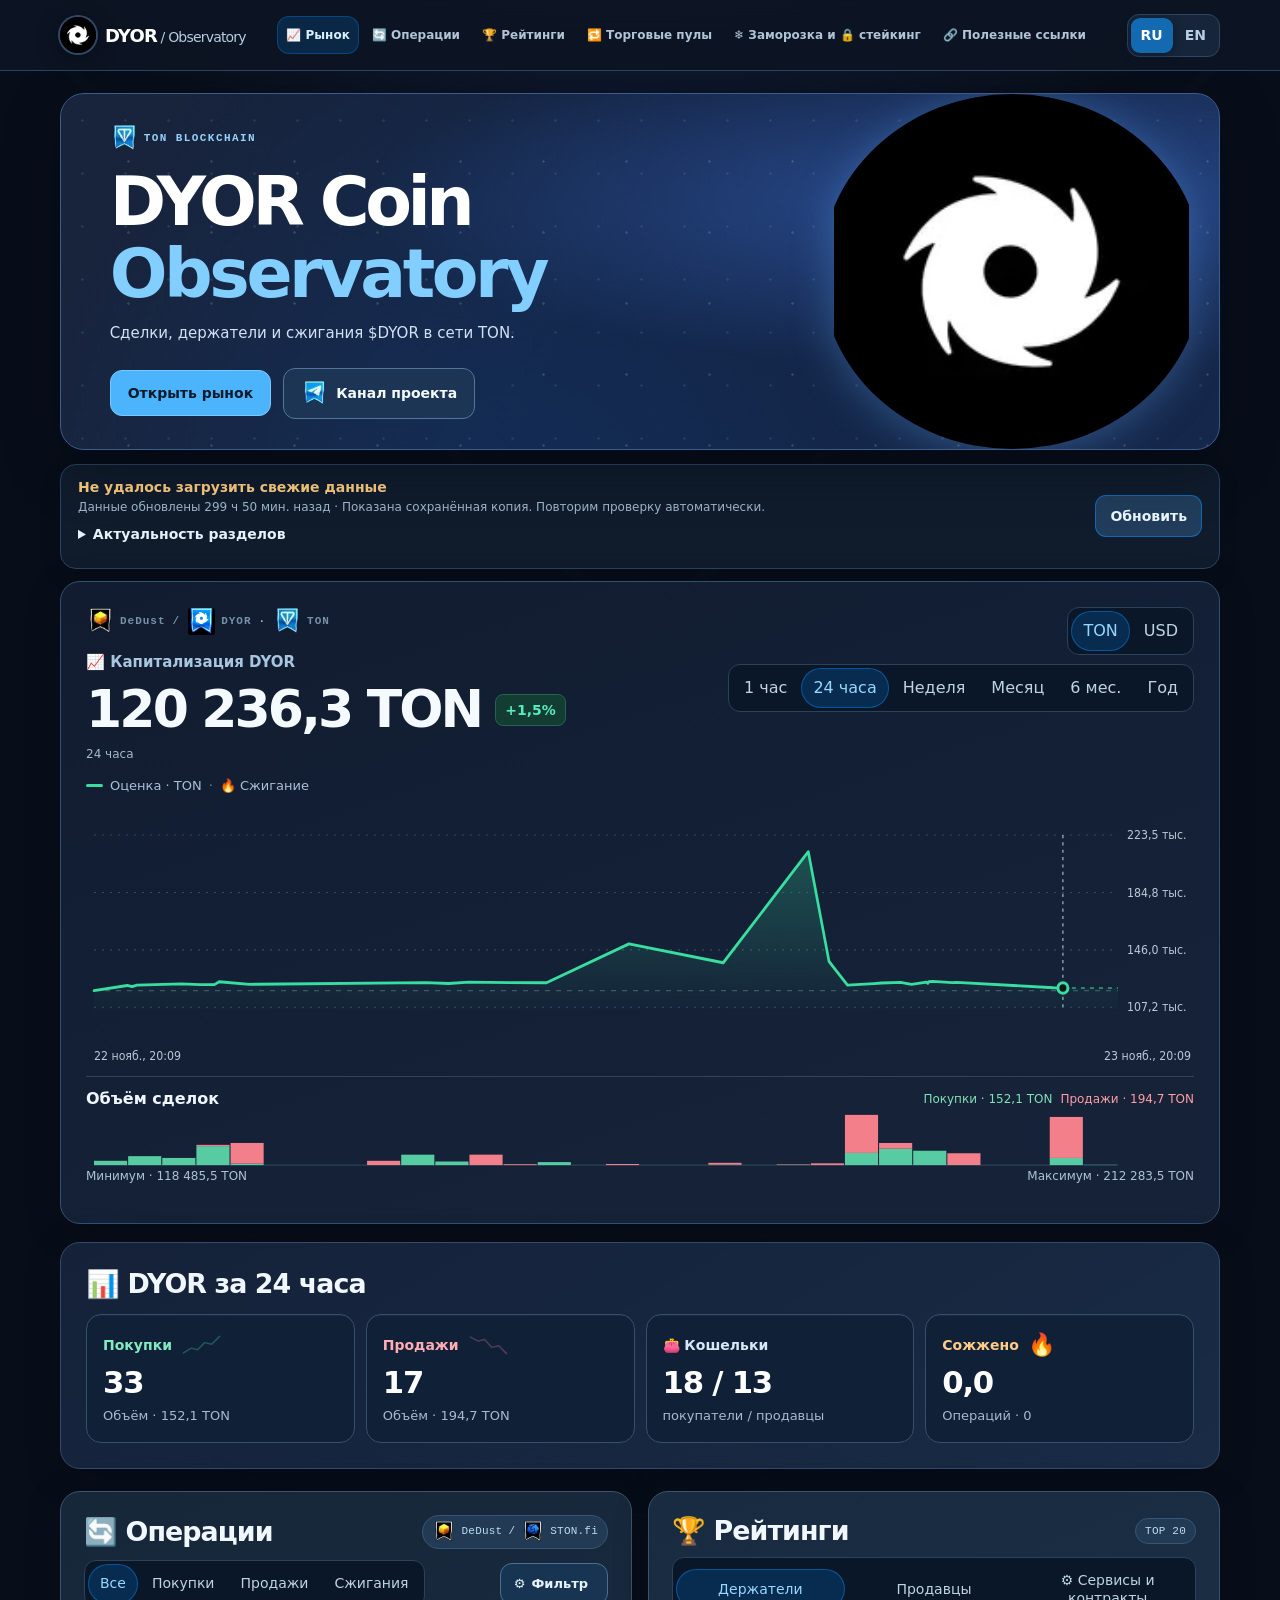
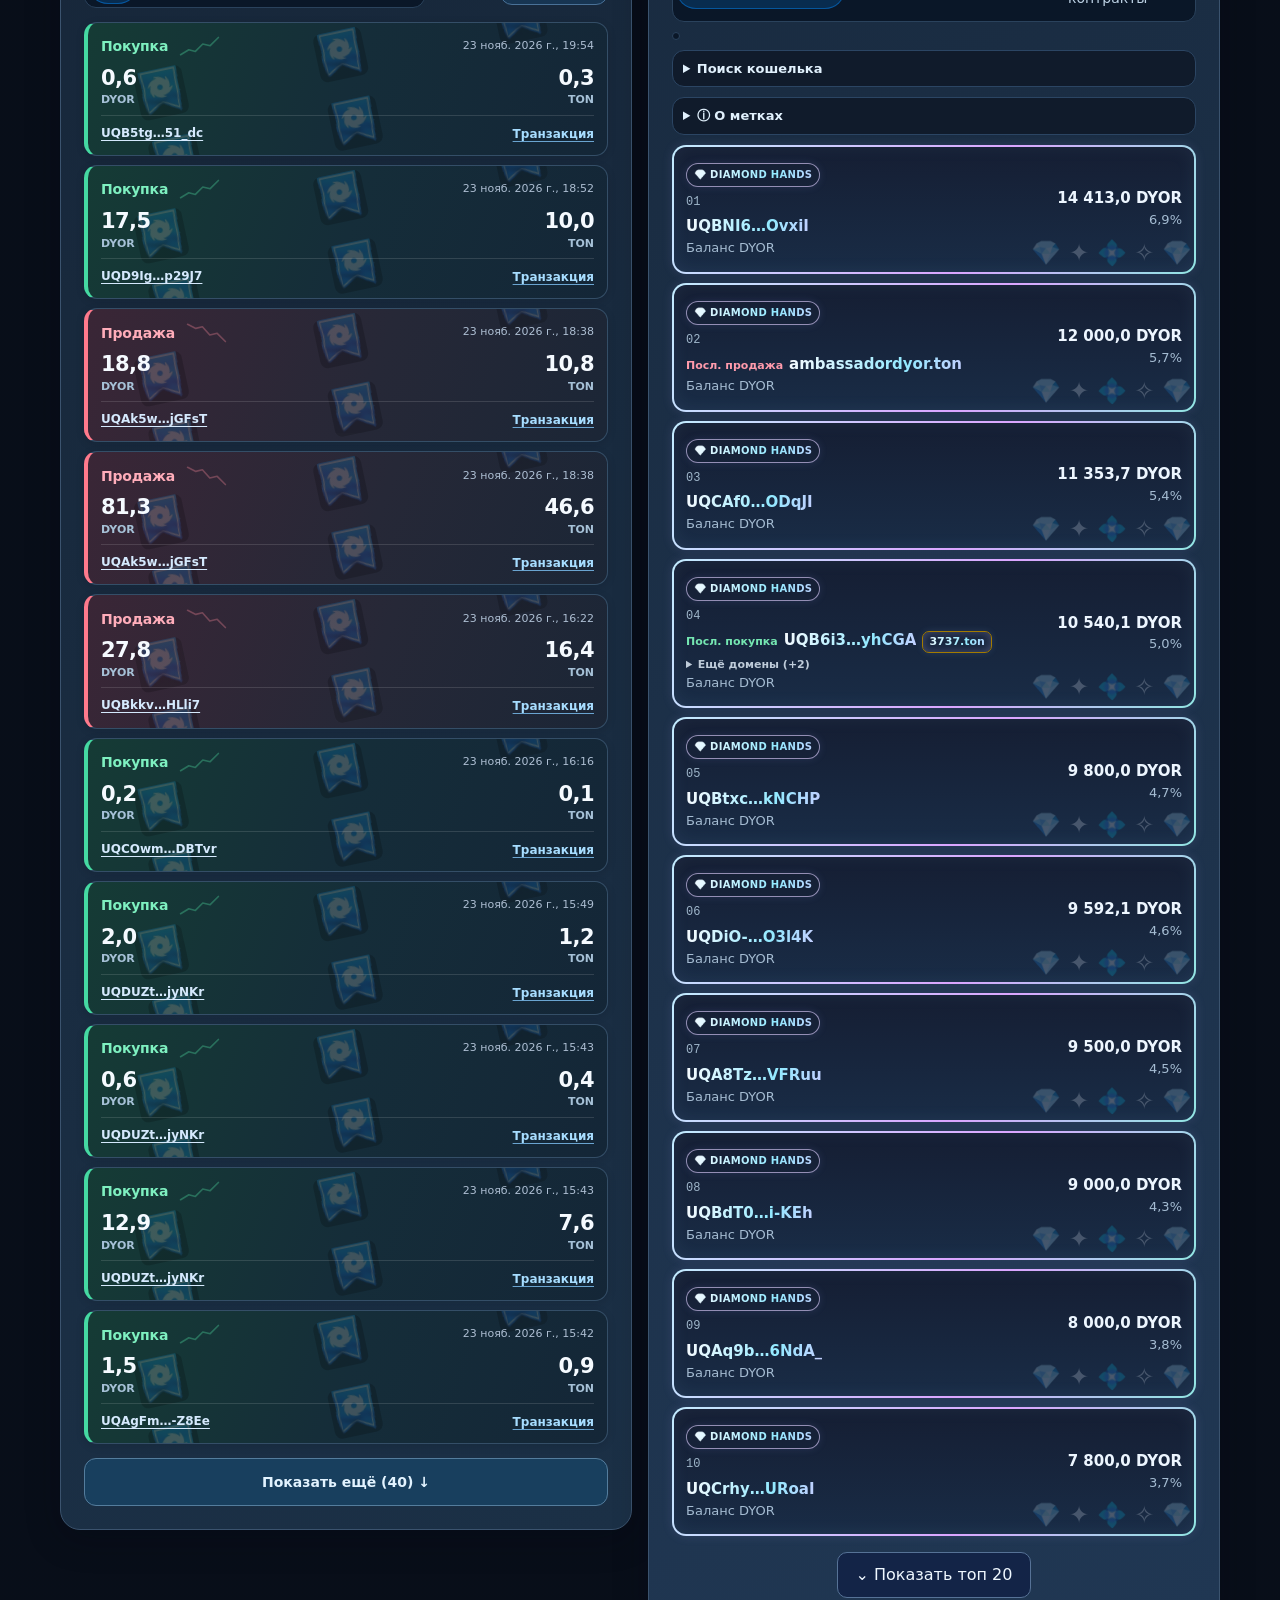
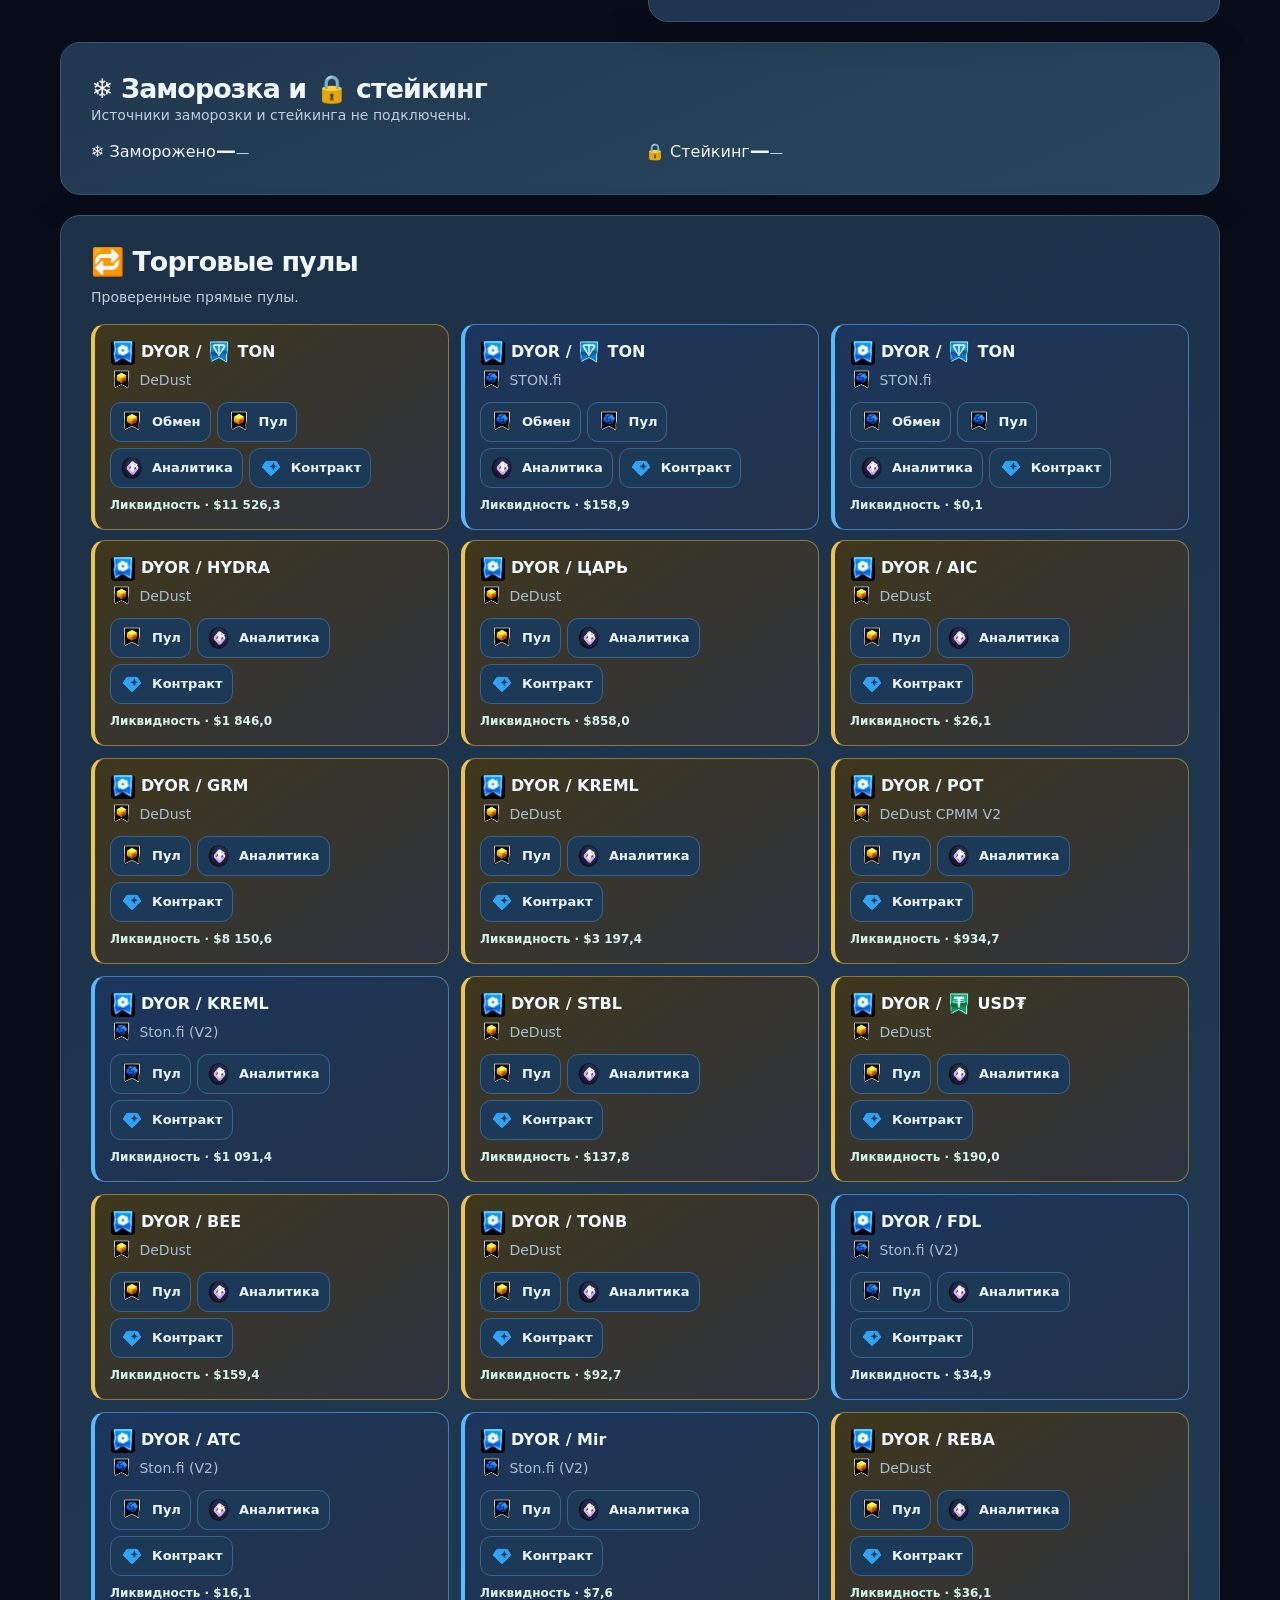
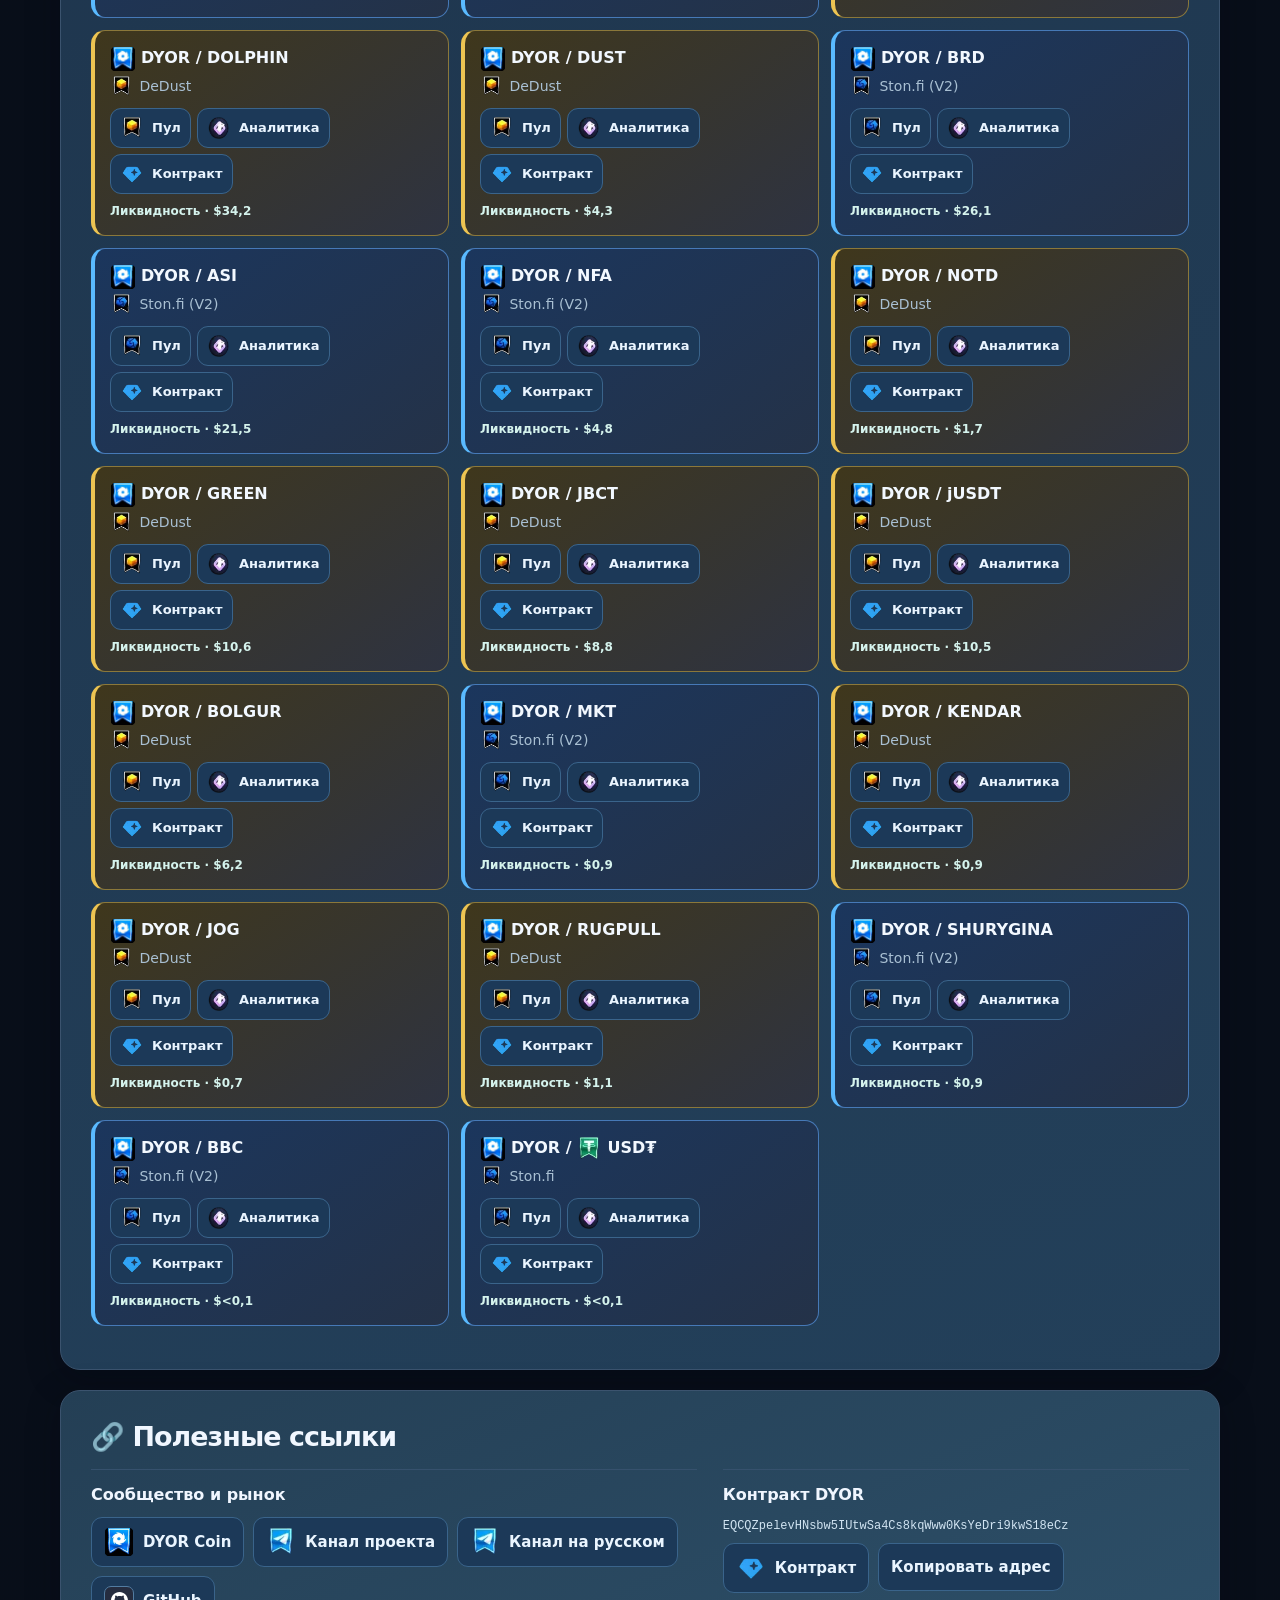
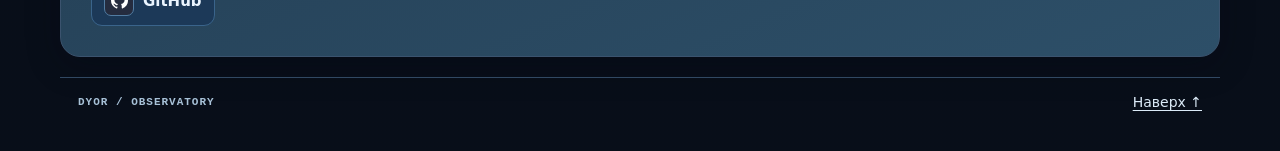
==== commit 90faf0ad: "Refresh DYOR snapshot" ====
--- a/index.html
+++ b/index.html
@@ -1145,7 +1145,7 @@
 <section id="links" class="panel resources"><h2 data-t="links"></h2><div class="resourcesGrid"><article><h3 data-t="projectResources"></h3><div class="resourceList"><a href="https://dyor.io" target="_blank" rel="noopener noreferrer">DYOR Coin</a><a href="https://t.me/DYORNinja" target="_blank" rel="noopener noreferrer" data-t="projectChannel">Канал проекта</a><a href="https://t.me/DYORNinjaRU" target="_blank" rel="noopener noreferrer" data-t="russianChannel">Канал на русском</a><a href="https://github.com/Freebielife/DYOR">GitHub</a></div></article><article><h3 data-t="contractLabel"></h3><p class="contract" id="contractAddress"></p><div class="resourceList"><a id="contract" data-t="exploreContract"></a><button id="copy"></button></div></article></div></section>
 <footer><span>DYOR / OBSERVATORY</span><a href="#top" data-t="up"></a></footer></main>
 
-<script id="snapshot" type="application/json">{"schema":1,"token":"EQCQZpelevHNsbw5IUtwSa4Cs8kqWww0KsYeDri9kwS18eCz","updated":1795463789,"errors":["fragmentNumbers"],"refreshStatus":{"holders":{"attemptedAt":1795463472,"ok":true,"lastSuccess":1795463472},"burns":{"attemptedAt":1795463472,"ok":true,"lastSuccess":1795463472},"zeroBurns":{"attemptedAt":1795463472,"ok":true,"lastSuccess":1795463472},"trades":{"attemptedAt":1795463472,"ok":true,"lastSuccess":1795463472},"rates":{"attemptedAt":1795463472,"ok":true,"lastSuccess":1795463472},"pools":{"attemptedAt":1795463472,"ok":true,"lastSuccess":1795463472},"identity":{"attemptedAt":1795463472,"ok":true,"lastSuccess":1795463472},"badges":{"attemptedAt":1795463472,"ok":true,"lastSuccess":1795463472},"domains":{"attemptedAt":1795463472,"ok":true,"lastSuccess":1795463472}},"holders":{"totalSupply":"209999.483914244670506","holderCount":7773,"holders":[{"wallet":"0:4d23a72c06aaf85618a3daa80dd0cfadede0e2a7ab37d42b7a6cde9802694ebf","name":null,"tokenAmount":"14413.000164360166493","share":6.863350278634901},{"wallet":"0:6dab2ac0120e6e06c0ff22f63d9686a69b3ebb9e2af971611db64a63023c3b9b","name":null,"tokenAmount":"12470.868972070290706","share":5.93852362854515},{"wallet":"0:9f093f004d235b3d321ac05032e2b1dda64c7683583fa41304e864dd0d596637","name":"ambassadordyor.ton","tokenAmount":"12000","share":5.714299757470031},{"wallet":"0:807f440cc930f202a7d0176f893b4e708b0693c65349bf6515879b785f7e4e0e","name":null,"tokenAmount":"11353.66504267117267","share":5.406520449977655},{"wallet":"0:7a8b7b7c3298562b193cf57c1cd30dfa3cb5976c1f8dcafe2fdad2e4a795b284","name":null,"tokenAmount":"10540.062238028189483","share":5.019089590873627},{"wallet":"0:6dc5cc51ffd3654816a5b01a8a6608a621be14bf7c414e0b074d142d71d2e434","name":null,"tokenAmount":"9800.007717562227112","share":4.666681810305856},{"wallet":"0:e23be12dc51f3067a239b20e7c807089e396d36bf0c4d36bc21c0c2ab3324ede","name":null,"tokenAmount":"9592.074182282889343","share":4.567665597787805},{"wallet":"0:3c4f395ae611404a83001226e5a113ec4efd5620aadc76ccebb915fce4ec5515","name":null,"tokenAmount":"9500","share":4.523820641330441},{"wallet":"0:5d4f45e4c56e59178ecde8f397f1ecebe1df09098cf097fbabe6be20df2d62f8","name":null,"tokenAmount":"9000","share":4.285724818102524},{"wallet":"0:2af5be4bdacbe5ef1fb6c00b46c937e857db92bfd77e292b64f8ab819e04ba35","name":null,"tokenAmount":"8000","share":3.809533171646687},{"wallet":"0:ab872e40aadc7c2c4900488f814db61cf0ea687db017a2dcfe2e6dcacbdf9446","name":null,"tokenAmount":"7800","share":3.71429484235552},{"wallet":"0:d49729778dfa24a97aae659aae44a2dc358745c1e2652ec159aa5d3a843eb9f3","name":"last.ton","tokenAmount":"3630.436663268279345","share":1.728783612035353},{"wallet":"0:0b2eefb5ac7cba81caf808db869b36e626a5a2af9dd3b7a66dd3833291f57692","name":null,"tokenAmount":"3630.38678132728193","share":1.7287598586717412},{"wallet":"0:732234db2b13cb0c62c7df9e424245d1740c99cb0d345c5439a8f81ac495c32d","name":null,"tokenAmount":"3001.004926399498162","share":1.4290534769242518},{"wallet":"0:0cf3900e92feba5d81ed9493f1a7cb1cf0e01b042e70906ef11b0eee0550a6d3","name":null,"tokenAmount":"3000.421632046354048","share":1.4287757170258597},{"wallet":"0:154fc42671a43177f36a0f8e6650c940ddaa38f6c0b236aa7054bf38dea3f856","name":"sms.vipx.ton","tokenAmount":"2905.606015263223195","share":1.383625312360175},{"wallet":"0:f6fb74f9c286dd0de9022b598140a869526214380731124dceaa395a5dc9b909","name":null,"tokenAmount":"2614.705873909695537","share":1.2451010950948032},{"wallet":"0:ab20ce8240a0b3c4fe3542764d4de72983253c0cb60989d42f925f9e4a3b2312","name":null,"tokenAmount":"2028.867672121652563","share":0.9661298372286288},{"wallet":"0:24e7098c4b718fe5242e9f01c772fb5e78bd85a2e8a20ec188ff8a5ef3242318","name":null,"tokenAmount":"2000","share":0.9523832929116718},{"wallet":"0:dd7efc5a3686d094a5d9414f19f5b5ebcf64a561e240cef36268c6a08d83142f","name":null,"tokenAmount":"1922.312869443490729","share":0.9153893303035382},{"wallet":"0:134246a759217570fdab6dd7e1b46ef95c1eef7231a0c29ff7be7bbf512412fe","name":null,"tokenAmount":"1751.27687013899372","share":0.8339434161915106},{"wallet":"0:c3bb6381158b779732a57bd26511f205ed415ab8cd66a5ccc366be73c3257f21","name":null,"tokenAmount":"1670.885599056973378","share":0.7956617644542858},{"wallet":"0:44096e25b6db5d1293569c9540973c9d9e0701fcc11f99c6672aab5534eccd6b","name":null,"tokenAmount":"1666.708327972793604","share":0.793672582859018},{"wallet":"0:ce8e13e43211524437d2bee7f30923d6742c9c5ce7f4d3f4643b45e3901018fe","name":null,"tokenAmount":"1500.00434046129325","share":0.7142895365751635},{"wallet":"0:44f796b8f7da5e7c5563760b70d453c5f151d1634d26b13ef7487b633c50dbbd","name":null,"tokenAmount":"1394.059762836868952","share":0.6638396137231207},{"wallet":"0:d5047665f26030757127897e0e615ca25424bf7ef0770af8e440fa1a7a45361c","name":null,"tokenAmount":"1349.759981294853844","share":0.6427444278129948},{"wallet":"0:e1e681cfbdf4703eed9b3910460a82c43b859064a2f87e4e430f583275e346f6","name":null,"tokenAmount":"1278.441311626143421","share":0.6087830730804117},{"wallet":"0:bf13987fd93af2b10454cf7e066d03e5a6a976dafaac79af904fde7c30460e4c","name":null,"tokenAmount":"1234.006648767821677","share":0.5876236578141975},{"wallet":"0:7b69cf82196d5b10befa5aac3b1833b504583ea40106a29392bab704a4de77cd","name":null,"tokenAmount":"1199.062903585330698","share":0.5709837382624139},{"wallet":"0:37c52bce2c8ad3d0010f4767cf7577afe229162825bf1865f4013d859f1a260d","name":null,"tokenAmount":"1081.834065934668922","share":0.5151603450494413},{"wallet":"0:60b16ee2bf880b966a3bb1df197100e6501749d853639173052a5bb470007f83","name":null,"tokenAmount":"994.197409534266277","share":0.47342850134824926},{"wallet":"0:82ce18d2e9acc66d67b9eb615b0b26d30e65824a9dea54b4e9e1fe857941378e","name":null,"tokenAmount":"978.202059266934016","share":0.4658116491688105},{"wallet":"0:f72fa4c809d3fe384a9689b057a73cd0ad09081f3572eaca378cfd29f7d8775e","name":null,"tokenAmount":"971.511648819275259","share":0.46262573160227455},{"wallet":"0:70721e9d8ee7d4c09ed5820b92dd96e5714d57ba81032e5f5147c1cb011d505f","name":null,"tokenAmount":"967.4435","share":0.4606885131179965},{"wallet":"0:bd254df5db6bb7fff52f3acd1eea06ea51ae13b12c913843a7826df8d22d949d","name":null,"tokenAmount":"965.707197658220939","share":0.4598617004471196},{"wallet":"0:5afcdc4223f111add7a750a1c4559104e77c4a75e2553ddd42bb4054ce6012a2","name":null,"tokenAmount":"956.2555","share":0.4553608809774486},{"wallet":"0:0cf707c9e359eaea8da2017caf86ed8886048bc725a5af339dc2c57fa3294484","name":null,"tokenAmount":"940.248125651866169","share":0.44773830303117584},{"wallet":"0:53e90f16b04caf9b328e53a9d796c8f96b8bbda6429ebdbd8f21b69cd08d2d9b","name":null,"tokenAmount":"937.354455","share":0.4463603612391628},{"wallet":"0:026c50942fcd25d4fa3872a872199545f369978b1dec8fba9d6fb954e68eb8e1","name":null,"tokenAmount":"936.7552320419764","share":0.4460750162721874},{"wallet":"0:9eda3cae172178f9a40a7ec6bca081c309f8d9600f378e35dab533de616e1ff1","name":null,"tokenAmount":"928.672030111583281","share":0.4422258630363185},{"wallet":"0:9d51e9c7afb7a8c1a2e0393326dd6d63539aaba9ad1da13285b2783e75f280d4","name":null,"tokenAmount":"926.282886985546531","share":0.4410881730375124},{"wallet":"0:205d48b56d6a69563628f5ef4116ca729667937b00bffb3c0c353508caad0647","name":null,"tokenAmount":"925.195006057416802","share":0.4405701332271984},{"wallet":"0:af45fd53e12fe5ab38c3beb72d63f8e030e6794bae0fe86b3893c2943142fc80","name":null,"tokenAmount":"914.965939098247403","share":0.4356991369902045},{"wallet":"0:596d54a31433e2a0ff781175262a68c28799876ebf1199fdcb2d1f4f0a81baa6","name":null,"tokenAmount":"914.732045","share":0.4355877585744638},{"wallet":"0:621df9b367de6f1870d3ba5c287f425310cdb4f501bd2f02cc1a8b3d7836f65c","name":null,"tokenAmount":"893.743654760094097","share":0.4255932624696654},{"wallet":"0:e928cedd8d9ae174b1ea32b09c49d3877486811896c7b45780a0f617a61c1199","name":"crypto-passport.ton","tokenAmount":"884.979806797829576","share":0.421419991279226},{"wallet":"0:ab53cd582201db93f9be4496ce6ebce6ccca99c99923497da8b0084705a440cd","name":null,"tokenAmount":"880.885226369458942","share":0.41947018628349436},{"wallet":"0:65c1bec01dfce526143bcdeb99d776f6303454bd92d8f166b710b7f258fd73f2","name":null,"tokenAmount":"863","share":0.4109533908913864},{"wallet":"0:5cda55535512a8f8fd8fe7567612d3b2cb84473a7c82c084b04f75420b980865","name":null,"tokenAmount":"857.266629117462733","share":0.40822320757108904},{"wallet":"0:efe19c0c1aa81c5bc4fcdafb4dcebcbf747062d868a13eb2be9310b9cea7151b","name":null,"tokenAmount":"850","share":0.4047628994874605},{"wallet":"0:80be5e2de4cbad3e090db209725282626da5836e15a1c8f82c2032014a64149a","name":null,"tokenAmount":"850","share":0.4047628994874605},{"wallet":"0:7c188ded984870b1a82e01dde6e37ec5a40ecd55e49bbb545670b7320f47625b","name":null,"tokenAmount":"847.396042016773338","share":0.403522916448126},{"wallet":"0:bbbf3a9a23a419d01d60c25bd6411f9dfb976ce4bc2c69c1990bcbf5e345b4f7","name":null,"tokenAmount":"844.30456","share":0.4020507785365701},{"wallet":"0:cab2a72c40e511f7d1726cd0ca76ddbf4f3e8af1e04fa10e0e39fc5358d66469","name":null,"tokenAmount":"839.220991055013873","share":0.3996300254707854},{"wallet":"0:9daed4fe0a7abf441b2fb1602ff0ff44d408ad75d2f29aa9199e411bc0a08ad9","name":null,"tokenAmount":"835.446675185748166","share":0.39783272778275536},{"wallet":"0:9fd63feaaeb7d83c93d8f13db3288afb23af46ef1e94edc76fbca954f7b78685","name":null,"tokenAmount":"772.380621103532988","share":0.36780119965387253},{"wallet":"0:bc38a17cbe60430deef6da36d3c3e2bfa3fe1f07ac2a8d6bb9beea1c2a3c7938","name":null,"tokenAmount":"762.993914643197107","share":0.36333132844972754},{"wallet":"0:4f326e53c489e2ac7898168d4e5f042d565e341b7d8ade1941889225818e8bc5","name":null,"tokenAmount":"761.8555","share":0.3627892249064341},{"wallet":"0:602901e9d2d5241af2db0caf80e33f57f9e4d8860fe5eba705ee113cd7182009","name":null,"tokenAmount":"750.799196776230977","share":0.35752430567059257},{"wallet":"0:011b28cada904bdd4e5846b2411911f30ed14889bd2236b822d0c80f3bc65e50","name":null,"tokenAmount":"747.305048288628869","share":0.35586042134932017},{"wallet":"0:4ad1eb6d6ee864aad4efc3f2f85d8dd59e433109671379c5fada9165931c177d","name":null,"tokenAmount":"725.865","share":0.34565084945466534},{"wallet":"0:fe5b01117bec2ef1ba6e4e108870036790906d7d21a10c233f1adffeeed691c4","name":"shadow-of-gandalf.ton","tokenAmount":"702.089557664259098","share":0.3343291824235931},{"wallet":"0:e78f2a68a01278960eae40f7f6199e593db5dcd86f65a9976ec92a2e5c42bc83","name":null,"tokenAmount":"701.089818367120515","share":0.3338531149216621},{"wallet":"0:1f1742848d1b83a10d9eaec864fc6f33b8acc8c7c257870b7973a3d5c64f531e","name":null,"tokenAmount":"696.384093455680524","share":0.3316122880283152},{"wallet":"0:9ae0b1557117aaab91aae757320c424cf5bc2a14b485958e666412a3419e0cbd","name":null,"tokenAmount":"642.72967171753924","share":0.30606250060119394},{"wallet":"0:6c0308fe387a3584726b9533b0766356b35026da2e918d22e30d371a71803898","name":null,"tokenAmount":"633.861215123418453","share":0.3018394156541174},{"wallet":"0:b7a6d951aff0680b92a08907f5d4c40dd8fbb96eac2686e296c1133bc4085fc9","name":null,"tokenAmount":"625.507048977486176","share":0.29786123152232036},{"wallet":"0:075457ba705ca40e02d7aa9b4e00aff0e075afcc9ea5be06ae535aa39a86119e","name":null,"tokenAmount":"617.289242021239435","share":0.293947980497569},{"wallet":"0:34ea14016b73cbd7607931595e068276fd49e1e47eb034eda0c5ebf6377eeadc","name":null,"tokenAmount":"600.035429374041309","share":0.28573185904545917},{"wallet":"0:88bcc82abf373821598dbab9506e32b06608214b7fb34fb183e76ddc677888b5","name":null,"tokenAmount":"592.471607096198384","share":0.2821300300614738},{"wallet":"0:a221c3849ffffa30770b6163ccc9de538727c232e5ce998feb18be6fda9759de","name":null,"tokenAmount":"566.886174102949199","share":0.269946460599133},{"wallet":"0:eb31334e53edad0c22334276f4895e51e9aa00be90869bb2cb9592070e7f56d3","name":"kosmonavt63.ton","tokenAmount":"551.560297884646332","share":0.26264840636936104},{"wallet":"0:32ccb547e94b3f0ce7e297af500bf4412681f69bf0f91feccc7cfda1341bcb3f","name":null,"tokenAmount":"505.224663935909237","share":0.240583764549737},{"wallet":"0:88fc1a15a3dbd8af3e03331e5ffb60cfe3b6b4bf60eb71c197a9849d044dff81","name":null,"tokenAmount":"492.805122784782069","share":0.23466968280075576},{"wallet":"0:5a8a0625ec55d5206356d40869e138c0b18461498a6ab01008a67ffea8796404","name":null,"tokenAmount":"422.227783313289341","share":0.20106134331535316},{"wallet":"0:7a58f75e4fbfa9c93ef7455680b82c84698a5f3e66fd4e8f3462e101fc41e9a4","name":"telegaolega.ton","tokenAmount":"421.816020534282222","share":0.20086526531966856},{"wallet":"0:a0c8cda294192c7b57d90f467c7b218845ba755318f122a9c392c3b9e4ce8937","name":"mrchristian.ton","tokenAmount":"402.048291086080278","share":0.19145203768703575},{"wallet":"0:cdc481f59a81c072051962e9870dd5abe51ee511dde5fad80225600326f95fe9","name":null,"tokenAmount":"388.702110952236147","share":0.18509669819520433},{"wallet":"0:6f8f10995596695dc5d7c736bb2b3b208d37aa971319aae0e95408937d1bb2dd","name":"blocklord.ton","tokenAmount":"362.392222202737525","share":0.17256814895351072},{"wallet":"0:1efae7507f048ea7dea9837ca9ba6ef70af2a88c4fd7b3268fd4ac445c470ef4","name":null,"tokenAmount":"351.047189295026994","share":0.1671657390540924},{"wallet":"0:1a661d1d20b16fbc9b90ba2c5122cb5b3557cdf43c7a0c94f715f12ab0766dd9","name":"dadestan.ton","tokenAmount":"345.76804898232694","share":0.16465185653671638},{"wallet":"0:2b3b41ae073f6c5e004067e3cb8eb437d75e7fa571dedb2ca078caa636d10530","name":"morethancoin.ton","tokenAmount":"337.59789035170965","share":0.16076129524659738},{"wallet":"0:08fc9eda781ba4b35f669c3a9363473e637937f748e1aad05a6f950655c66c85","name":null,"tokenAmount":"336.377696839111825","share":0.1601802492888387},{"wallet":"0:56327d986e34d99374e3105769aec7afd20bdc4e697d6a17b75583fe1a07aa56","name":null,"tokenAmount":"335.085685959964111","share":0.15956500450105848},{"wallet":"0:2b088852dea0df75dcc76bbb5e862c85bd38e44b7f309d7dedc2dc91aab3917c","name":"chairperson.ton","tokenAmount":"324.861031651436922","share":0.15469610953143917},{"wallet":"0:69a4eb6532d217405350c291b307cb91b3b43660b36fd005a26c8389026f6ee5","name":null,"tokenAmount":"305.721685211500734","share":0.14558211263811732},{"wallet":"0:c3b644026a61548754df45284761db671b105dcfd301078bfaa6276d3fee16e8","name":null,"tokenAmount":"279.138402066793688","share":0.1329233752692376},{"wallet":"0:5dd1e3ec8614b5c656c6a7d4c57c8d275ed270f210726b1af395c8d0ad0193a0","name":null,"tokenAmount":"278.041234928972139","share":0.13240091344344113},{"wallet":"0:906731290825a7f859b52e6d9c32c77f3cdaa6a01308a0f5cc712fe9d9352c19","name":null,"tokenAmount":"275.271720049904849","share":0.13108209359329412},{"wallet":"0:0c0c32361e6dc13fe8cbd5ebc1a7e723150c490af445993dd595ff3cdcbb60d1","name":null,"tokenAmount":"266.078064395090945","share":0.1267041515700803},{"wallet":"0:ca42d7db515b350071c9d9abe8551b02f782865f41a90c39196054bbad3b7260","name":null,"tokenAmount":"250.403566075260273","share":0.1192400864077909},{"wallet":"0:973eb6f7a62a455619cea73993658a5ef1c9f17deac0128c359b6da23a4c50c6","name":null,"tokenAmount":"241.022854197085566","share":0.11477306977359505},{"wallet":"0:2b32b5886d892bafa43427b234198a83cb04b47026b83c65316ce41b1a46df6e","name":null,"tokenAmount":"239.00121918905199","share":0.11381038407058679},{"wallet":"0:24ab020db832a941a9d4a7bb287a05802473ab6cf9a7eb08daff16b3b2c22cb0","name":null,"tokenAmount":"236.106775888727591","share":0.11243207434983225},{"wallet":"0:60ced308e0c6400f87b70071bdbc69b0037530ae6b74a38d0df40b5bd088a630","name":null,"tokenAmount":"230.174806237624555","share":0.10960731995494745},{"wallet":"0:339c6a24938f3f09abc7025554abb6ca7ec7dc8e7f54197439b054f220a23d29","name":null,"tokenAmount":"228.131361533884993","share":0.10863424865703225},{"wallet":"0:a1dd8bf80ce8472ce8ea0f2454f2cad49b1fef1bbff9356506e70a9284f4c30a","name":"theboringhub.ton","tokenAmount":"225.593911774047219","share":0.10742593627809613},{"wallet":"0:e1d6def68c731b0c25a64abd8bdf716f60b367d081af08231d1c54f5c3dfe4c6","name":null,"tokenAmount":"215.682002379733597","share":0.10270596782409686},{"wallet":"0:4aba4e7221b3ba0118576270a84a98e9b2536218a04d2214feeeaf0db215de3e","name":null,"tokenAmount":"214.048770518479161","share":0.10192823645504198},{"wallet":"0:caeddae2723889268aa915f6db2f38afdd469a49495f313c46be77459209ebe7","name":null,"tokenAmount":"207.986026164479932","share":0.09904120823907027}],"asOf":1795463472},"engineVersion":"1.3.0","methodology":{"valuation":"last observed swap in primary_pool times CURRENT total supply; not circulating market cap","primary_pool":"EQBYsz1HIQdap8acCZZJsNlySx4riy9IqfNC66a8NWU5igPZ","sellers":"sum of successful supported native TON swap sales; service roles excluded","holders":"balances excluding known services and identified contracts; unclassified accounts may remain until verified","burns":"accepted burn notifications and zero-address transfers shown as distinct evidence","usd":"historical TON/USD rate from CoinGecko","history":"incremental confirmed swaps; missing intervals remain partial"},"serviceRegistry":{"asOf":1795463472,"source":"https://github.com/tonkeeper/ton-assets/blob/main/accounts.json","sha256":"4286bd47e11399901a7d713c9e98a5dba17300d76fe272f4f5d46110a84f4e2e","entries":{"0:ad8afecfacc248996885d8be6824280f9f3a7e54c2f6080b7971b9f556c280c4":"Crypto Bot","0:dddcd3cdad60af4c0d69389f567ad51d0c263fa4968d655ab424c69aadaf9322":"Wallet Bot 1","0:436a76c2794a88e3fbfec6b9c0374fc8db046f10868b835420d9937973a665d4":"Wallet Bot 2","0:6e814e6450e8c578067bb656298fb4d01397dd15018d7f34dc369eaba4c2111c":"Wallet Bot 3","0:5f00decb7da51881764dc3959cec60609045f6ca1b89e646bde49d492705d77f":"OKX 1","0:f15db2c62cd86aff0860d39c491fc73a31395fafeb5945e644498562260c782e":"OKX 2","0:e7e86da08742ed933434ffeb8f08a63c7e100ee842e25f599a9cbf0891574a6c":"OKX 3","0:0338def34b84c6ee9134a04ab1601450be446340a37ae259de57cb37bdb590cd":"OKX 4","0:a30a49ec725e9f57244b66af4c2da7ab76004b4fce80d3a34b1cd0c37762abce":"OKX 5","0:24da1e7b8da901e5b3dd0f98c397feb6e5a5ea483195a8b6bd0682cf2c5327ae":"OKX 6","0:7f2e84c723d8b6b6b1aacf810c8c26ab23c22022b464b87104b2d3065b0ea70b":"OKX 7","0:854ec4521efd52ad43bcf1988e4c44ebdf9a26ad18fa51abfdb685fc3b348a5c":"OKX 8","0:f9bdc0de461c1a2e002fada9550bbb095c8f9f73668d70c517a9cc7e050f8e5a":"OKX 9","0:9b9b739de2527ae72d21083f5198d710c7288453b4733e57ecadb2e189ac829c":"OKX 10","0:b31535e934db05bbc220267467903c8108bdabcbc2a06588838b726ddf589ef0":"FTX","0:57eb74407604a19f7e04005315ef70aeb7b675e6551977586756f6baf12125ee":"MEXC 1","0:1c7bd690f4f93de8b93db5790129dab65926c6e1fc9b57380089db5529516630":"MEXC 2","0:d887d0e2d1c4fc4126e71c970d33ab1896940000eae703bb1ab6cecc830777e3":"MEXC 3","0:7994848c1fcbcbc57a6a5a987b66eb424b8b54e10759b6b514a66b600c2b0eef":"EXMO","0:8d195793baad9a08c46dc353aebe999341dabd07721b9725f19e18abc3d10d92":"EXMO Cold Storage 1","0:26ab8ae763a3a7c3067d882b7b01cd5d37254cb8768f57b6a47c00028effc7b8":"EXMO Cold Storage 2","0:0130c77346e9ed82df677d107ad6a775c11f9c18f6a05c0dd17906b355850dad":"EXMO Deposit","0:342a359e38357c083968129fddddf049ef5c47315bfbef27505a356bf9f02d65":"CoinEx","0:555f3053e257130374bb831ae0e219e5e5f9ec0ca8f8a0d133369d3d690c64c2":"Huobi Deposit","0:85af78e8d035e920117cda654615cdf371d464480b629e110d3c5310d85ab362":"Huobi","0:80d4123841167ca989ac912443cc99a4b9c1a87584536427ff6fd85c92395ae9":"Kucoin 1","0:b37e57033db21d10b950e6143b658c10c3bf425bd193025960aef7f22dbcf4fc":"Kucoin 2","0:07ce60b7e5f255a88c3707f3fbc79e2cf924ed6b4b7d09c6324f0ba2338a48fa":"Kucoin 3","0:a14b1f452385b2bb984ad2c4441e1d23cae071fdfc096dfba53ebba3b6ff1d10":"lbank.info","0:75726a716f747e60b0371cb0d5d35471e8e1e931003fecc3a0961a8bd82c09c7":"xRocket Bot Cold Storage (Old)","0:c1dc654b598ab84cda4f12372efed8907cedf0901865a58649087373e01b1c24":"xRocket Bot (Old)","0:45614fee399c43d77bb597558791831bc0ee31754cbb2b5b1fbf5a3488ed9940":"xRocket Bot Cold Storage","0:011a8f0a0b36b779af033473274966666d1cd6fb4e77df679375fbd6f970d012":"xRocket Bot","0:c3f1da8ecda8f8cd42bace224ea3f1b6971eaa7f54c492d4d190527b4f573f7c":"Bybit 1","0:4a1f3ebcc66bdcefa90245bdf541a50ada1c688a487534b1587abffd93038834":"Bybit 2","0:cd525c15904d7b4027eae08b318624260f371ce8c9f4fcca0cdb7b583854107c":"Bybit 3","0:ae62a192da96e266161a702cc9f6de91c0c3441f17ceba51bc442dfb2031a30a":"Bybit 4","0:e3ce05c4da977132c24a3b102da8b5fbf2ea9173337b49de346e4a4b057f7579":"Bybit 5","0:e33ef85d174eb457c072d1ee10215b69ab9b64192f7421302ab1c8e26b7ad4bd":"Bybit 6","0:7f97f36dda3f7dedc9e12f8c09c4f89e7fbc17527ab3f67de4c3b155297a56e4":"Bybit 7","0:7d133d4e425c8e00de015513a44e66e6d163b21e71720aec7579965e5de28c55":"Bybit 8","0:f2dc1860686cd658987e2bed8216532d8c004460dadea907cc7d4ad7236c496b":"Bybit 9","0:4a1c20bc9a6f9294f75f1c87a7f383a8b73a483a2e6dcb3630ddbe78b3ccad00":"Bybit 10","0:008bb088e81e38d583826901093567027cc1575ec744ac354fa4eeec302d166d":"bit.com","0:1882478daef1b7ed200cbbdc201bd4ed0b24c2e5f1a4c7c15aeb7e3b1a759193":"Coinone Deposit","0:a4d2072b1edc1355fc7fbee0095beec7889a2d3cfaa9edcf2ce9e128631abbd6":"Coinone Withdrawal","0:f3f4ed0913ab555d023745058f1a6c55a49d4876593cb9bdab1f780a99b185bc":"Paribu","0:f9873509de5a2f97f7b2805f5f7aafab447f43c91e751cc8efabc6d2ea09d78a":"BingX","0:b496b8f73b469ff06a2d89e62c4d70a103fc228c821537b49dff092060bc281f":"Gate.io","0:60ff0b28e2b3839bef250a81be9f2e78a6265b980ec5d24df4e44bbff2c3fb25":"TIDEX","0:23eef28b6da5a368d6c0b8028fd5ed47c26758676bc9db1b5653caaadc969f91":"CWallet","0:00ffafa9fb3d4f837824436d19953c792be6632af73a9b82c4dc69ca07195087":"Matrixport","0:b58c73481f25a280f9705ab3424be850614d823256263ecfa049fa9fb917720d":"QMall","0:00b402b789e5626e1c61b50c5dbe2024426e92f16c0c2fb735396df96046b5fa":"BIT","0:2c54797319837b4c6d014fc991c1a8d4294dfd4d6cec4937e370f1f27db0423f":"Bitforex","0:6a5a76a1538cf9596590ec3708470649c342624bf92e63a6a7a15254ededa904":"Bitfinex","0:59b065c5d66261a5317660e96eee476aa6a11b749bdcbe8c0d1f3dbf24200d1c":"OMPFinex","0:3cd5ad54b190a71caab984b0f210e3742c7f2147b7e9073377d7c6b470017362":"Bitrue","0:6c53cd87cc0d33486db42c1c7fc03dfaeb2f7b815afc368ab1aee567edda3f72":"Coinspot","0:9a582c23266b8ea47eb71118a3c040d42b230b2266fecffe2d3cd390c0922c35":"BigOne","0:dd528505af15c6e5206bdd8f6c9a3b541f80ca98ae8a5066ab3ff8de1ff5e678":"Farhad Exchange","0:2b6f3cda567c385f0645486f3c665a451f56b2969d1be57d86eb77c6077a81d1":"BitTime","0:cdf7f0d7c09036f064272e3c429ed570be49ef29eb3a735b64bbc17915073732":"Bitget","0:e9c0a24ffaa6aa4f228890e71ae9550bfc53a6c57e643bc31c240e18727ac1ce":"Bitget2","0:336502faf83ef5b532d315ba71450b661c90e83fce64d8bc1fd2bf642f3555d9":"Bitget3","0:b308c7f9b4f596f6250175885972549871b05c70ed3619fd5a939401eea972e4":"Bitget4","0:e2d1df206b372db1f3b890e60d185b67aa0c9f1b6b6ff60a05091c8c01b40ac4":"Bitget5","0:7a0dc94da9f48b968dfb87be38d4fab7286288db7a04d3081feee177376d9089":"Bitget6","0:8785ef5ebb0fd24c6911d10f43c00961e9748fa54297a1ac517e3c5fe76bb0be":"Bitget7","0:213b6804c2082135a4a803da8e3b30cfed51aee9af2ad2100334b7f4711d3bcc":"Bitget8","0:573dfe99490a041703e977e4724135c5b8bea0bea67839612247451ca9d5c4cb":"Bitget9","0:de2519a527de7e1d4c1028bdb74e022b28a6e370e4fec3fc27d8d971308f99bb":"Bitget10","0:06476e580e250d0abec5c365a711833483c581d57b908be37d56bdb0e338c312":"Bitget11","0:c9959a997e1d4e4383d8db37b86d2101ce78dcf1f1b3904d9888fe572ef0efd4":"Bitget12","0:c07e51e5b694937758f45f4003071c84f4c4a68bdb168a22c3d6c8b89cd6186f":"Bitget13","0:1797a5c4c50a2b312ce9927ff6f12efd3b0b58ff311445118c2d2e64312b5d79":"Bitget14","0:6083005b354ab1c4785aa8ce8293ee5c9c182e9248f27e9c9074f35c16342083":"Bitget15","0:f99b14600ae44d2f12b178e8c6eabd78892ae82c5e45b6898f9deb7eb203f9c4":"Binance","0:8e91b50381c36dd42accdb51f5cb5d96848568b4924f8079b1a5ae7e10f43eda":"Binance Hot Wallet","0:ca1d9edeef40b3a9dbd9082f3767859547c3ce0bf641d09d58e33a3cf06fb309":"Binance Hot Wallet","0:a2faca7adfebd5c5970108d1f79065cef32b0c143fb13489066b684cdd7ee95c":"BitMart","0:5d5a830e48214791f4ab5352900c624d3bff3c5efd630196b180158eb789990f":"Nobitex","0:cad898b200a0934ee416c2039bbf3f5d7f1a323172875b3c19d378a6f540f7b1":"Nobitex","0:4532d5bcdfb05d3275cbf255bc91c3635cd48d63b719441581c5542a4750fdf5":"Nobitex","0:a32d52ced80a23fe4fe90ba94593ef686de03f9fbdaa069e642826a95234b982":"Nobitex","0:fac8ffcb6f89572a1232d59e91c65909ae408663fd2ceaecd35f35b5e9d670f4":"Bitpin1","0:c14ce5d772539be26fde315a505a1e0514104e76eef776f0b845e57df0557ddb":"Bitpin2","0:dd36441bf4aa8a6a6ecfd763efde1eb82dd86bdcfb1456b45ff4b73f87657184":"Bitpin3","0:402f5d4f4f8bea7b0bd511b9d3771834c1a22bbbbc8a326035eb07aa24f5c9f9":"Crypto.com","0:ca6e8f2a3dfc875b8673d8677f3818c4b8c02d1aa481a86a0c61bd09f8269f1d":"Foxbit","0:60def37fb0e6f41b18a73c2496d96b25442344864ca0ed97189a6f37e2439c56":"Richamster","0:97ad93444915089e812238ff10abe9066d0b03ea3dba2a8630fb9c9f88aa455c":"Wallet in Telegram","0:1f5806c73d03bbc96eb7eebf16067f1f2e8e270cfa16d57001aa9eaf7456f008":"Wallet in Telegram","0:1b44ec553616b0e4551037038834bdf0bdaa1f0440e10f3331d9841585612a68":"Wallet in Telegram","0:cf06c94efdae26faaa1d85092fc4daee78eba09e69c36dac051c1d8ffde35f40":"Wallet in Telegram","0:91887059ba56a03790b0696d7a402ac0691dff62fcd398e813f97d3b2736fa58":"Wallet in Telegram","0:6db0f022632b6269f0d4dbf8ea60a8448bbc2bcfc6812e31af8cc6405c268af7":"Wallet in Telegram","0:dd6ff02c59634745529b99a8d5beeea9f6c38a9188e6a7e96a424e3820c8ac0a":"Wallet in Telegram","0:023895aef955024920a291c6f3715e291df1b3dd254eafa8b09e21a2d58d5897":"Wallet in Telegram","0:f5066318091a8cfb530ec732104ce38f7783d92a6679ffcc0ce0960b0e94c7d0":"Wallet in Telegram","0:0c5684355f5410a923fb7dd59314905dc7ff157b28c9130671c7a4f17007e898":"Wallet in Telegram","0:23fe558cdf44249381aef36472e64a5072a24ba97fb61b2f5791da6013aec92d":"Wallet in Telegram","0:b7be71ac1b40e436db36721d9c20e82d44e78fc1e86a8ad15e00b1cc16831dcf":"Wallet in Telegram","0:55b7223f04dd1f2e1b3f28e4ad628fe6cab60004f280fb0a58cd27fc590b2eac":"Wallet in Telegram","0:659dbf460831a72795c4a9a9872fb4a3e7fd302783068dae53e8f2a5c150084a":"Flipster Deposit","0:d0a6eb95408e95ce97b0ca597fc523ff4809523635e8f519e00fdcbdf42f0c54":"Flipster Withdrawal","0:ec85cfc7fd1009362e421b5a0141f510d6540107ab73e7829fda1ef9e97a75e3":"CryptoBot","0:817438e5b0e6eb113ab74d73fc95f7ec19247dbe6ee27a42c3d0164d614c3ca1":"Ourbit","0:66a1e72196d64d6faf48fa4b2ea861f67b0484d2d14a59caf701d8c286ce44e5":"OKX 11","0:419712bc541c4489d6f1c38a105722d293b8847fd54f2717ad69142911b8be5c":"Bitfinex 2","0:6c25b5f2fe5ef1a6a1978f611f61a50883fd50a0822b19176445fca931823263":"OKX 12","0:14de4b02647941779108b7b99be85596260ccde813351000055d744dd8aba04c":"CoinEx"}},"identity":{"byWallet":{"0:4d23a72c06aaf85618a3daa80dd0cfadede0e2a7ab37d42b7a6cde9802694ebf":{"checked":1795463472,"domain":null,"linkedDigits":[],"role":null,"activated":1702656245},"0:6dab2ac0120e6e06c0ff22f63d9686a69b3ebb9e2af971611db64a63023c3b9b":{"checked":1795463472,"domain":null,"linkedDigits":[],"role":"DeDust Vault","activated":null,"serviceCategory":"vault","roleSource":"https://tonapi.io/v2/accounts/0:6dab2ac0120e6e06c0ff22f63d9686a69b3ebb9e2af971611db64a63023c3b9b"},"0:9f093f004d235b3d321ac05032e2b1dda64c7683583fa41304e864dd0d596637":{"checked":1795463472,"domain":"ambassadordyor.ton","linkedDigits":[],"role":null,"activated":1704323795},"0:807f440cc930f202a7d0176f893b4e708b0693c65349bf6515879b785f7e4e0e":{"checked":1795463472,"domain":null,"linkedDigits":[],"role":null,"activated":1711026872},"0:7a8b7b7c3298562b193cf57c1cd30dfa3cb5976c1f8dcafe2fdad2e4a795b284":{"checked":1795463472,"domain":null,"linkedDigits":[],"role":null,"activated":1739791629},"0:fd220df1e5d1468bd1334e0f942acab7fa012b262de65dc9b5f334fd945be9db":{},"0:24e7098c4b718fe5242e9f01c772fb5e78bd85a2e8a20ec188ff8a5ef3242318":{"checked":1795463472,"domain":null,"linkedDigits":[],"role":null,"activated":1676571729},"0:6492fae0fb9fe2ce866be2dc23a1542b85108dda028abb3d81d741345356872e":{},"0:8ec2624b2244e5643982a1b65b667eb396d1bbd0af76366ba7ce9f06b8c20305":{},"0:d466d8491e7e4f205babff381a09031c56594ba7da71e5622840c2da9c71a3c8":{},"0:201660ed8de4deedb60855852a3e35bf1ca5ababa003cd934e3974f1de8ffe67":{},"0:24ce69d3c55cb2f92c47d3076e98264703587310e22f5ddc3ee3553bec0d3f99":{},"0:bb3c220b09ae17f630e8ee49da583e68603a506744e657bc6fb6388919081541":{},"0:ac41ae8405b3b66cb26d268f264299c6a776292336b46d76174528a82cbb12fc":{},"0:018e031053a2b5abf983d1304cef56cca4639fb2c747155f65cabbd87ef314f5":{},"0:c66ef8f6b5ba358869e60b0e58498b135d355e08f15c751fe8fb80782bd13c45":{},"0:f74869595594ee82f6c7802999c5dba32a336f2f12e1c56649d6841b536b1fcd":{},"0:795f585565a616a713091614ceeaf4f0f02311485ff5ad77d07e0d28b7fca2d2":{},"0:7a5035e18b85062f5d37418e97fca4549c7af164d92f44e576be77b16279a4a9":{},"0:283f8d42298d41a5880f7ec260f17cbbc12d0b821c5bd4ee1081ae6f0b2a4599":{},"0:75e714c330f09c2ccb5896774fe83bf083d40978a26293e7b53a906ff6767a90":{},"0:851d08c55a5b4e158169717adeceed19083f8fcb8090ec29097754f351cd7541":{},"0:fd9710e9679de073b14bae94aad558f3eb4382992660718ce4fd1c17b5b4fc9b":{},"0:1f1742848d1b83a10d9eaec864fc6f33b8acc8c7c257870b7973a3d5c64f531e":{},"0:556d5006ed1b9774f2100368582d89aa38f67f42a7965ecb6ba1b6eaa9ef2160":{},"0:c2f72af11c57b180934640896308b50f83c8c990ac21106b2c5395efe789f5da":{},"0:efe19c0c1aa81c5bc4fcdafb4dcebcbf747062d868a13eb2be9310b9cea7151b":{},"0:ccf0b1670a34b06e6a459b8876f0ac190acd62008161b9991dab2ce102cb834e":{},"0:b76968908c6f4710842017714b852edd5689b9d79b3fc209055192be9a1928d7":{},"0:1d224642f90bcc6a811e6fb354835a03891c860a169236f910bc8fb1bce1af50":{},"0:93cac9a99d5a4a755d1dfc66f01c5de701b4a1507c2f866344832fac73961d28":{},"0:d1a0485067053af2c2b3778fe3aa35eb1484bbfc6e232b50d48eb99db0ef41f8":{},"0:d53a8feb9232d71375bcbba3ee61e32c59c802b58c5296de07a56542f7386076":{},"0:6dc5cc51ffd3654816a5b01a8a6608a621be14bf7c414e0b074d142d71d2e434":{},"0:e23be12dc51f3067a239b20e7c807089e396d36bf0c4d36bc21c0c2ab3324ede":{},"0:3c4f395ae611404a83001226e5a113ec4efd5620aadc76ccebb915fce4ec5515":{},"0:5d4f45e4c56e59178ecde8f397f1ecebe1df09098cf097fbabe6be20df2d62f8":{},"0:2af5be4bdacbe5ef1fb6c00b46c937e857db92bfd77e292b64f8ab819e04ba35":{},"0:ab872e40aadc7c2c4900488f814db61cf0ea687db017a2dcfe2e6dcacbdf9446":{},"0:d49729778dfa24a97aae659aae44a2dc358745c1e2652ec159aa5d3a843eb9f3":{},"0:0b2eefb5ac7cba81caf808db869b36e626a5a2af9dd3b7a66dd3833291f57692":{},"0:732234db2b13cb0c62c7df9e424245d1740c99cb0d345c5439a8f81ac495c32d":{},"0:0cf3900e92feba5d81ed9493f1a7cb1cf0e01b042e70906ef11b0eee0550a6d3":{},"0:154fc42671a43177f36a0f8e6650c940ddaa38f6c0b236aa7054bf38dea3f856":{},"0:f6fb74f9c286dd0de9022b598140a869526214380731124dceaa395a5dc9b909":{},"0:ab20ce8240a0b3c4fe3542764d4de72983253c0cb60989d42f925f9e4a3b2312":{},"0:dd7efc5a3686d094a5d9414f19f5b5ebcf64a561e240cef36268c6a08d83142f":{},"0:134246a759217570fdab6dd7e1b46ef95c1eef7231a0c29ff7be7bbf512412fe":{},"0:c3bb6381158b779732a57bd26511f205ed415ab8cd66a5ccc366be73c3257f21":{},"0:44096e25b6db5d1293569c9540973c9d9e0701fcc11f99c6672aab5534eccd6b":{},"0:ce8e13e43211524437d2bee7f30923d6742c9c5ce7f4d3f4643b45e3901018fe":{},"0:44f796b8f7da5e7c5563760b70d453c5f151d1634d26b13ef7487b633c50dbbd":{},"0:d5047665f26030757127897e0e615ca25424bf7ef0770af8e440fa1a7a45361c":{},"0:e1e681cfbdf4703eed9b3910460a82c43b859064a2f87e4e430f583275e346f6":{},"0:bf13987fd93af2b10454cf7e066d03e5a6a976dafaac79af904fde7c30460e4c":{},"0:7b69cf82196d5b10befa5aac3b1833b504583ea40106a29392bab704a4de77cd":{},"0:37c52bce2c8ad3d0010f4767cf7577afe229162825bf1865f4013d859f1a260d":{},"0:60b16ee2bf880b966a3bb1df197100e6501749d853639173052a5bb470007f83":{},"0:82ce18d2e9acc66d67b9eb615b0b26d30e65824a9dea54b4e9e1fe857941378e":{},"0:f72fa4c809d3fe384a9689b057a73cd0ad09081f3572eaca378cfd29f7d8775e":{},"0:70721e9d8ee7d4c09ed5820b92dd96e5714d57ba81032e5f5147c1cb011d505f":{},"0:bd254df5db6bb7fff52f3acd1eea06ea51ae13b12c913843a7826df8d22d949d":{},"0:5afcdc4223f111add7a750a1c4559104e77c4a75e2553ddd42bb4054ce6012a2":{},"0:0cf707c9e359eaea8da2017caf86ed8886048bc725a5af339dc2c57fa3294484":{},"0:53e90f16b04caf9b328e53a9d796c8f96b8bbda6429ebdbd8f21b69cd08d2d9b":{},"0:026c50942fcd25d4fa3872a872199545f369978b1dec8fba9d6fb954e68eb8e1":{},"0:9eda3cae172178f9a40a7ec6bca081c309f8d9600f378e35dab533de616e1ff1":{},"0:9d51e9c7afb7a8c1a2e0393326dd6d63539aaba9ad1da13285b2783e75f280d4":{},"0:205d48b56d6a69563628f5ef4116ca729667937b00bffb3c0c353508caad0647":{},"0:af45fd53e12fe5ab38c3beb72d63f8e030e6794bae0fe86b3893c2943142fc80":{},"0:596d54a31433e2a0ff781175262a68c28799876ebf1199fdcb2d1f4f0a81baa6":{},"0:621df9b367de6f1870d3ba5c287f425310cdb4f501bd2f02cc1a8b3d7836f65c":{},"0:e928cedd8d9ae174b1ea32b09c49d3877486811896c7b45780a0f617a61c1199":{},"0:ab53cd582201db93f9be4496ce6ebce6ccca99c99923497da8b0084705a440cd":{},"0:65c1bec01dfce526143bcdeb99d776f6303454bd92d8f166b710b7f258fd73f2":{},"0:5cda55535512a8f8fd8fe7567612d3b2cb84473a7c82c084b04f75420b980865":{},"0:80be5e2de4cbad3e090db209725282626da5836e15a1c8f82c2032014a64149a":{},"0:7c188ded984870b1a82e01dde6e37ec5a40ecd55e49bbb545670b7320f47625b":{},"0:bbbf3a9a23a419d01d60c25bd6411f9dfb976ce4bc2c69c1990bcbf5e345b4f7":{},"0:cab2a72c40e511f7d1726cd0ca76ddbf4f3e8af1e04fa10e0e39fc5358d66469":{},"0:9daed4fe0a7abf441b2fb1602ff0ff44d408ad75d2f29aa9199e411bc0a08ad9":{},"0:9fd63feaaeb7d83c93d8f13db3288afb23af46ef1e94edc76fbca954f7b78685":{},"0:bc38a17cbe60430deef6da36d3c3e2bfa3fe1f07ac2a8d6bb9beea1c2a3c7938":{},"0:4f326e53c489e2ac7898168d4e5f042d565e341b7d8ade1941889225818e8bc5":{},"0:602901e9d2d5241af2db0caf80e33f57f9e4d8860fe5eba705ee113cd7182009":{},"0:011b28cada904bdd4e5846b2411911f30ed14889bd2236b822d0c80f3bc65e50":{},"0:4ad1eb6d6ee864aad4efc3f2f85d8dd59e433109671379c5fada9165931c177d":{},"0:fe5b01117bec2ef1ba6e4e108870036790906d7d21a10c233f1adffeeed691c4":{},"0:e78f2a68a01278960eae40f7f6199e593db5dcd86f65a9976ec92a2e5c42bc83":{},"0:9ae0b1557117aaab91aae757320c424cf5bc2a14b485958e666412a3419e0cbd":{},"0:6c0308fe387a3584726b9533b0766356b35026da2e918d22e30d371a71803898":{},"0:b7a6d951aff0680b92a08907f5d4c40dd8fbb96eac2686e296c1133bc4085fc9":{},"0:075457ba705ca40e02d7aa9b4e00aff0e075afcc9ea5be06ae535aa39a86119e":{},"0:34ea14016b73cbd7607931595e068276fd49e1e47eb034eda0c5ebf6377eeadc":{},"0:88bcc82abf373821598dbab9506e32b06608214b7fb34fb183e76ddc677888b5":{},"0:a221c3849ffffa30770b6163ccc9de538727c232e5ce998feb18be6fda9759de":{},"0:eb31334e53edad0c22334276f4895e51e9aa00be90869bb2cb9592070e7f56d3":{},"0:32ccb547e94b3f0ce7e297af500bf4412681f69bf0f91feccc7cfda1341bcb3f":{},"0:88fc1a15a3dbd8af3e03331e5ffb60cfe3b6b4bf60eb71c197a9849d044dff81":{},"0:5a8a0625ec55d5206356d40869e138c0b18461498a6ab01008a67ffea8796404":{},"0:7a58f75e4fbfa9c93ef7455680b82c84698a5f3e66fd4e8f3462e101fc41e9a4":{},"0:a0c8cda294192c7b57d90f467c7b218845ba755318f122a9c392c3b9e4ce8937":{},"0:cdc481f59a81c072051962e9870dd5abe51ee511dde5fad80225600326f95fe9":{},"0:6f8f10995596695dc5d7c736bb2b3b208d37aa971319aae0e95408937d1bb2dd":{},"0:1efae7507f048ea7dea9837ca9ba6ef70af2a88c4fd7b3268fd4ac445c470ef4":{},"0:1a661d1d20b16fbc9b90ba2c5122cb5b3557cdf43c7a0c94f715f12ab0766dd9":{},"0:2b3b41ae073f6c5e004067e3cb8eb437d75e7fa571dedb2ca078caa636d10530":{},"0:08fc9eda781ba4b35f669c3a9363473e637937f748e1aad05a6f950655c66c85":{},"0:56327d986e34d99374e3105769aec7afd20bdc4e697d6a17b75583fe1a07aa56":{},"0:2b088852dea0df75dcc76bbb5e862c85bd38e44b7f309d7dedc2dc91aab3917c":{},"0:69a4eb6532d217405350c291b307cb91b3b43660b36fd005a26c8389026f6ee5":{},"0:c3b644026a61548754df45284761db671b105dcfd301078bfaa6276d3fee16e8":{},"0:5dd1e3ec8614b5c656c6a7d4c57c8d275ed270f210726b1af395c8d0ad0193a0":{},"0:906731290825a7f859b52e6d9c32c77f3cdaa6a01308a0f5cc712fe9d9352c19":{},"0:0c0c32361e6dc13fe8cbd5ebc1a7e723150c490af445993dd595ff3cdcbb60d1":{},"0:ca42d7db515b350071c9d9abe8551b02f782865f41a90c39196054bbad3b7260":{},"0:973eb6f7a62a455619cea73993658a5ef1c9f17deac0128c359b6da23a4c50c6":{},"0:2b32b5886d892bafa43427b234198a83cb04b47026b83c65316ce41b1a46df6e":{},"0:24ab020db832a941a9d4a7bb287a05802473ab6cf9a7eb08daff16b3b2c22cb0":{},"0:60ced308e0c6400f87b70071bdbc69b0037530ae6b74a38d0df40b5bd088a630":{},"0:339c6a24938f3f09abc7025554abb6ca7ec7dc8e7f54197439b054f220a23d29":{},"0:a1dd8bf80ce8472ce8ea0f2454f2cad49b1fef1bbff9356506e70a9284f4c30a":{},"0:e1d6def68c731b0c25a64abd8bdf716f60b367d081af08231d1c54f5c3dfe4c6":{},"0:4aba4e7221b3ba0118576270a84a98e9b2536218a04d2214feeeaf0db215de3e":{},"0:caeddae2723889268aa915f6db2f38afdd469a49495f313c46be77459209ebe7":{}},"asOf":1795463472},"burns":{"asOf":1795463472,"since":1794855072,"rows":[{"kind":"burn","time":1795117324,"tx":"56e872d29d5a5617fb4463abf51499d283b380f0ffc75d4a857f1aed5849b687","wallet":"0:d53a8feb9232d71375bcbba3ee61e32c59c802b58c5296de07a56542f7386076","name":null,"tokenAmount":"90000"}]},"zeroBurns":{"asOf":1795463472,"rows":[]},"trades":{"rows":[{"kind":"buy","time":1795459935,"tx":"199488f2ac2c844dade4efd432aa4793cc6c74b7a6336725b76de1bb6692f298","lt":"118613757000029","wallet":"0:fd220df1e5d1468bd1334e0f942acab7fa012b262de65dc9b5f334fd945be9db","tokenAmount":"17.465564785890829","ton":"10","dex":"DeDust","pool":"EQBYsz1HIQdap8acCZZJsNlySx4riy9IqfNC66a8NWU5igPZ"},{"kind":"sell","time":1795459125,"tx":"be47d6add6d10f1ad1aa645d1e74890fe78bef985744442756205ac7f773dc11","lt":"118611729000037","wallet":"0:24e7098c4b718fe5242e9f01c772fb5e78bd85a2e8a20ec188ff8a5ef3242318","tokenAmount":"81.25","ton":"46.581025351","dex":"DeDust","pool":"EQBYsz1HIQdap8acCZZJsNlySx4riy9IqfNC66a8NWU5igPZ"},{"kind":"sell","time":1795459125,"tx":"6629c9521df6040d1f5aa559fb9236a01d5a3524a071514d2ecb9350dbcb0b33","lt":"118611729000037","wallet":"0:24e7098c4b718fe5242e9f01c772fb5e78bd85a2e8a20ec188ff8a5ef3242318","tokenAmount":"18.75","ton":"10.80804555","dex":"STON.fi","pool":"EQDUWO0INnCy36caVkkeBOeAksuoh79wFdg-hGPoxdSXtDHY"},{"kind":"sell","time":1795450978,"tx":"bb65b0994c8bb1055d5034f39b63e389c268ff4bd3aaf7fddd75fdedcde50567","lt":"118591338000010","wallet":"0:6492fae0fb9fe2ce866be2dc23a1542b85108dda028abb3d81d741345356872e","tokenAmount":"27.832488296508018","ton":"16.443520326","dex":"DeDust","pool":"EQBYsz1HIQdap8acCZZJsNlySx4riy9IqfNC66a8NWU5igPZ"},{"kind":"buy","time":1795450610,"tx":"502761050b5b5e09e163c145fc31c77269aff57799f0b6f515ae08604451611d","lt":"118590417000005","wallet":"0:8ec2624b2244e5643982a1b65b667eb396d1bbd0af76366ba7ce9f06b8c20305","tokenAmount":"0.169602271887058","ton":"0.1","dex":"DeDust","pool":"EQBYsz1HIQdap8acCZZJsNlySx4riy9IqfNC66a8NWU5igPZ"},{"kind":"buy","time":1795448947,"tx":"f44e2a85ec516203363dc23fa0a49b45a63211fc3b423ad17924a0c76da79a3f","lt":"118586256000022","wallet":"0:d466d8491e7e4f205babff381a09031c56594ba7da71e5622840c2da9c71a3c8","tokenAmount":"2.000000001238403","ton":"1.187282198","dex":"DeDust","pool":"EQBYsz1HIQdap8acCZZJsNlySx4riy9IqfNC66a8NWU5igPZ"},{"kind":"buy","time":1795448618,"tx":"2883e8853a18211163407f570cc86762e999d49e2ddb4ecf28318408940c3657","lt":"118585432000001","wallet":"0:d466d8491e7e4f205babff381a09031c56594ba7da71e5622840c2da9c71a3c8","tokenAmount":"12.895841166830019","ton":"7.644","dex":"DeDust","pool":"EQBYsz1HIQdap8acCZZJsNlySx4riy9IqfNC66a8NWU5igPZ"},{"kind":"buy","time":1795448618,"tx":"1261f2d9a682df0edbc904b8a95328ac309c06dc4a0b679937d2fd967d6b3513","lt":"118585432000001","wallet":"0:d466d8491e7e4f205babff381a09031c56594ba7da71e5622840c2da9c71a3c8","tokenAmount":"0.600158151905303","ton":"0.356","dex":"STON.fi","pool":"EQDUWO0INnCy36caVkkeBOeAksuoh79wFdg-hGPoxdSXtDHY"},{"kind":"buy","time":1795448533,"tx":"fd3b73c05baa5b5c4c570e31f6db1fca549c28b5f8766c8459bfb22ff81b797f","lt":"118585221000012","wallet":"0:201660ed8de4deedb60855852a3e35bf1ca5ababa003cd934e3974f1de8ffe67","tokenAmount":"1.485272451719012","ton":"0.872966363","dex":"DeDust","pool":"EQBYsz1HIQdap8acCZZJsNlySx4riy9IqfNC66a8NWU5igPZ"},{"kind":"buy","time":1795448415,"tx":"ee24b8ecd002d60f25d4fcc239034e53fd64b3dfc9f1068b44fd13a541e2a3af","lt":"118584925000010","wallet":"0:d466d8491e7e4f205babff381a09031c56594ba7da71e5622840c2da9c71a3c8","tokenAmount":"16.903089379842329","ton":"10","dex":"DeDust","pool":"EQBYsz1HIQdap8acCZZJsNlySx4riy9IqfNC66a8NWU5igPZ"},{"kind":"sell","time":1795447167,"tx":"b2511c46055bdd0bdde96b14cd5ec57b0e172131856ef9d37408b75ac3db4474","lt":"118581802000001","wallet":"0:24ce69d3c55cb2f92c47d3076e98264703587310e22f5ddc3ee3553bec0d3f99","tokenAmount":"13.655631579135044","ton":"7.979473397","dex":"DeDust","pool":"EQBYsz1HIQdap8acCZZJsNlySx4riy9IqfNC66a8NWU5igPZ"},{"kind":"buy","time":1795446236,"tx":"aad400b8e0bfe1041104adca54c6afcd78b6a71b755f7e8361a80221766c3036","lt":"118579471000042","wallet":"0:d466d8491e7e4f205babff381a09031c56594ba7da71e5622840c2da9c71a3c8","tokenAmount":"29.108548091975793","ton":"17.188","dex":"DeDust","pool":"EQBYsz1HIQdap8acCZZJsNlySx4riy9IqfNC66a8NWU5igPZ"},{"kind":"buy","time":1795446236,"tx":"9285c028c143b1410ec3a284fe3347fca6202c1a8ce6a92b2e061092f2c1540b","lt":"118579471000042","wallet":"0:d466d8491e7e4f205babff381a09031c56594ba7da71e5622840c2da9c71a3c8","tokenAmount":"4.762886367176374","ton":"2.812","dex":"STON.fi","pool":"EQDUWO0INnCy36caVkkeBOeAksuoh79wFdg-hGPoxdSXtDHY"},{"kind":"buy","time":1795444635,"tx":"01c03a500b860d017ff4e83d901bded29e868415e0aedb0678d64f0d7389409f","lt":"118575462000044","wallet":"0:d466d8491e7e4f205babff381a09031c56594ba7da71e5622840c2da9c71a3c8","tokenAmount":"5.000000001116865","ton":"2.942947969","dex":"DeDust","pool":"EQBYsz1HIQdap8acCZZJsNlySx4riy9IqfNC66a8NWU5igPZ"},{"kind":"buy","time":1795443992,"tx":"959e0a844c9ed8102ed9e47a272ac4648b4049f3460132906a23bbb958cbe398","lt":"118573853000001","wallet":"0:d466d8491e7e4f205babff381a09031c56594ba7da71e5622840c2da9c71a3c8","tokenAmount":"4.095301752648177","ton":"2.4004","dex":"STON.fi","pool":"EQDUWO0INnCy36caVkkeBOeAksuoh79wFdg-hGPoxdSXtDHY"},{"kind":"buy","time":1795443992,"tx":"0ea279ee59b12110d4b8b661b44631131c8626c043d665a881ede1496907d0d5","lt":"118573853000001","wallet":"0:d466d8491e7e4f205babff381a09031c56594ba7da71e5622840c2da9c71a3c8","tokenAmount":"24.878928771654426","ton":"14.5996","dex":"DeDust","pool":"EQBYsz1HIQdap8acCZZJsNlySx4riy9IqfNC66a8NWU5igPZ"},{"kind":"sell","time":1795441761,"tx":"6647e82cef10fc19f968d9b80177667fcafbd7de4e4d7c4b6edf2ccf5c10eaf0","lt":"118568273000018","wallet":"0:24e7098c4b718fe5242e9f01c772fb5e78bd85a2e8a20ec188ff8a5ef3242318","tokenAmount":"82.435735660648514","ton":"47.971331336","dex":"DeDust","pool":"EQBYsz1HIQdap8acCZZJsNlySx4riy9IqfNC66a8NWU5igPZ"},{"kind":"sell","time":1795441761,"tx":"3e807fdf613b306bb93bef1d06bc6bd1e01c4f48e442e4c5d918b6a6b0ebd240","lt":"118568273000018","wallet":"0:24e7098c4b718fe5242e9f01c772fb5e78bd85a2e8a20ec188ff8a5ef3242318","tokenAmount":"9.159526184516501","ton":"5.322350395","dex":"STON.fi","pool":"EQDUWO0INnCy36caVkkeBOeAksuoh79wFdg-hGPoxdSXtDHY"},{"kind":"sell","time":1795440201,"tx":"e8968ee26d8f0911375048f80bba40b126eee6ff90584931b05ac1f124ce44d1","lt":"118564368000013","wallet":"0:bb3c220b09ae17f630e8ee49da583e68603a506744e657bc6fb6388919081541","tokenAmount":"3.716086859147875","ton":"2.444721531","dex":"DeDust","pool":"EQBYsz1HIQdap8acCZZJsNlySx4riy9IqfNC66a8NWU5igPZ"},{"kind":"sell","time":1795438452,"tx":"dab2edbf3a9501057730c18b91562f6d9572cb64ca0533d906aa512f4d5bf28d","lt":"118559994000001","wallet":"0:ac41ae8405b3b66cb26d268f264299c6a776292336b46d76174528a82cbb12fc","tokenAmount":"0.640485999640974","ton":"0.647452094","dex":"DeDust","pool":"EQBYsz1HIQdap8acCZZJsNlySx4riy9IqfNC66a8NWU5igPZ"},{"kind":"buy","time":1795437522,"tx":"d2bfcc7067bdb727209886fcd10aab913f00d5358e3aa95674c06f3a0bc97f44","lt":"118557665000007","wallet":"0:018e031053a2b5abf983d1304cef56cca4639fb2c747155f65cabbd87ef314f5","tokenAmount":"0.623894627004615","ton":"0.37","dex":"STON.fi","pool":"EQDUWO0INnCy36caVkkeBOeAksuoh79wFdg-hGPoxdSXtDHY"},{"kind":"buy","time":1795431493,"tx":"f9cdb4f52b81b60866866987132de3fe59d3330a3e4ab2a6a93d63be6ff1086e","lt":"118542576000001","wallet":"0:c66ef8f6b5ba358869e60b0e58498b135d355e08f15c751fe8fb80782bd13c45","tokenAmount":"0.999992945138655","ton":"0.592201276","dex":"STON.fi","pool":"EQDUWO0INnCy36caVkkeBOeAksuoh79wFdg-hGPoxdSXtDHY"},{"kind":"sell","time":1795431275,"tx":"e2a60ffcccfff60b70d5448b5bdbb54fe4c1eca9aaaf0f1e0b99980ef7ced392","lt":"118542031000003","wallet":"0:f74869595594ee82f6c7802999c5dba32a336f2f12e1c56649d6841b536b1fcd","tokenAmount":"3.891507425467021","ton":"2.544173705","dex":"DeDust","pool":"EQBYsz1HIQdap8acCZZJsNlySx4riy9IqfNC66a8NWU5igPZ"},{"kind":"sell","time":1795423320,"tx":"d414e1118d5849398d10507899d526eabcb9955fcd03fd35c536ff137e464fef","lt":"118522127000001","wallet":"0:795f585565a616a713091614ceeaf4f0f02311485ff5ad77d07e0d28b7fca2d2","tokenAmount":"2.107315520475899","ton":"1.505643095","dex":"DeDust","pool":"EQBYsz1HIQdap8acCZZJsNlySx4riy9IqfNC66a8NWU5igPZ"},{"kind":"buy","time":1795416361,"tx":"915a196a157e7d26d5be9768b75c18fb0a99373de6663160b88fc1602f67fda7","lt":"118504711000001","wallet":"0:7a5035e18b85062f5d37418e97fca4549c7af164d92f44e576be77b16279a4a9","tokenAmount":"7.000000001260445","ton":"4.126337507","dex":"DeDust","pool":"EQBYsz1HIQdap8acCZZJsNlySx4riy9IqfNC66a8NWU5igPZ"},{"kind":"sell","time":1795415551,"tx":"e2473a46e4d2641b220ef1995542bcc18812c418f28675339ce3378704f1cc26","lt":"118502685000005","wallet":"0:283f8d42298d41a5880f7ec260f17cbbc12d0b821c5bd4ee1081ae6f0b2a4599","tokenAmount":"0.367814721370284","ton":"0.213375486","dex":"STON.fi","pool":"EQDUWO0INnCy36caVkkeBOeAksuoh79wFdg-hGPoxdSXtDHY"},{"kind":"sell","time":1795413621,"tx":"cbbbd4d108ad3612c21850e51c94e18eb98571faa1700e7eca99c5f37f3cc5f9","lt":"118497855000001","wallet":"0:75e714c330f09c2ccb5896774fe83bf083d40978a26293e7b53a906ff6767a90","tokenAmount":"1.688285108865396","ton":"0.981152325","dex":"STON.fi","pool":"EQDUWO0INnCy36caVkkeBOeAksuoh79wFdg-hGPoxdSXtDHY"},{"kind":"sell","time":1795411406,"tx":"76bb1dd633885e127c4c2f3ed1a6cffa8e8b59a11ee9bcc425ac4f527f628771","lt":"118492312000017","wallet":"0:851d08c55a5b4e158169717adeceed19083f8fcb8090ec29097754f351cd7541","tokenAmount":"24.690327733232711","ton":"14.578824337","dex":"DeDust","pool":"EQBYsz1HIQdap8acCZZJsNlySx4riy9IqfNC66a8NWU5igPZ"},{"kind":"buy","time":1795409809,"tx":"d3bec74e3c0aac1049b17239ab2de73caa511a52cb366c461d72abb25e903ca9","lt":"118488315000003","wallet":"0:fd9710e9679de073b14bae94aad558f3eb4382992660718ce4fd1c17b5b4fc9b","tokenAmount":"0.950695914614372","ton":"0.5624","dex":"STON.fi","pool":"EQDUWO0INnCy36caVkkeBOeAksuoh79wFdg-hGPoxdSXtDHY"},{"kind":"buy","time":1795409809,"tx":"22060f7ad43ab506a2b5260720606fa34ce4e1441e6fb314027ffc99413dd019","lt":"118488315000003","wallet":"0:fd9710e9679de073b14bae94aad558f3eb4382992660718ce4fd1c17b5b4fc9b","tokenAmount":"5.810457360843232","ton":"3.4376","dex":"DeDust","pool":"EQBYsz1HIQdap8acCZZJsNlySx4riy9IqfNC66a8NWU5igPZ"},{"kind":"buy","time":1795408106,"tx":"d8ee7f25e2d8301cee3ff734de8b5fab9619d77e40ad2334d4ca8d0be2009a41","lt":"118484054000001","wallet":"0:1f1742848d1b83a10d9eaec864fc6f33b8acc8c7c257870b7973a3d5c64f531e","tokenAmount":"1.703467273293188","ton":"1","dex":"DeDust","pool":"EQBYsz1HIQdap8acCZZJsNlySx4riy9IqfNC66a8NWU5igPZ"},{"kind":"buy","time":1795406184,"tx":"cf3bab05317626079f960612d3f03a4ed29c2e6a7f3bf190b9a836a907d021b8","lt":"118479242000001","wallet":"0:851d08c55a5b4e158169717adeceed19083f8fcb8090ec29097754f351cd7541","tokenAmount":"6.603991044872145","ton":"3.881001884","dex":"STON.fi","pool":"EQDUWO0INnCy36caVkkeBOeAksuoh79wFdg-hGPoxdSXtDHY"},{"kind":"buy","time":1795406184,"tx":"71708dfa530c07089804d356fa1ea62538b2c2bc31ca7f3f1aa1a0cfa24904a6","lt":"118479242000001","wallet":"0:851d08c55a5b4e158169717adeceed19083f8fcb8090ec29097754f351cd7541","tokenAmount":"18.086336688360566","ton":"10.67093617","dex":"DeDust","pool":"EQBYsz1HIQdap8acCZZJsNlySx4riy9IqfNC66a8NWU5igPZ"},{"kind":"sell","time":1795401528,"tx":"88d679c80a430d14114546a03799522f1c3df3ede8f7d15c6b552891c2776a09","lt":"118467590000073","wallet":"0:556d5006ed1b9774f2100368582d89aa38f67f42a7965ecb6ba1b6eaa9ef2160","tokenAmount":"10.332173673835149","ton":"5.970350794","dex":"STON.fi","pool":"EQDUWO0INnCy36caVkkeBOeAksuoh79wFdg-hGPoxdSXtDHY"},{"kind":"buy","time":1795391892,"tx":"da2fbb7264fc2f097956ccdffb09a3acb5ddcc8e13ed2e2f40b8af9760e25829","lt":"118443476000001","wallet":"0:c2f72af11c57b180934640896308b50f83c8c990ac21106b2c5395efe789f5da","tokenAmount":"3.421108296064593","ton":"2","dex":"DeDust","pool":"EQBYsz1HIQdap8acCZZJsNlySx4riy9IqfNC66a8NWU5igPZ"},{"kind":"sell","time":1795391301,"tx":"6e81b89189cff705a089e7f83a3cc4a6f993fb624a06a481604f0637c1829c58","lt":"118441998000001","wallet":"0:efe19c0c1aa81c5bc4fcdafb4dcebcbf747062d868a13eb2be9310b9cea7151b","tokenAmount":"49.5625","ton":"28.963035563","dex":"DeDust","pool":"EQBYsz1HIQdap8acCZZJsNlySx4riy9IqfNC66a8NWU5igPZ"},{"kind":"buy","time":1795388740,"tx":"c48f095622994a2b0c2ab7420007d86fb80287649143938be0f79cc0f4d92afb","lt":"118435589000003","wallet":"0:ccf0b1670a34b06e6a459b8876f0ac190acd62008161b9991dab2ce102cb834e","tokenAmount":"6.583879911530809","ton":"3.893847","dex":"STON.fi","pool":"EQDUWO0INnCy36caVkkeBOeAksuoh79wFdg-hGPoxdSXtDHY"},{"kind":"buy","time":1795388740,"tx":"a8cade7672292a1c714ee769874cc4471b8b81b5dfad8442f95ce0ef0a3e4e2c","lt":"118435589000003","wallet":"0:ccf0b1670a34b06e6a459b8876f0ac190acd62008161b9991dab2ce102cb834e","tokenAmount":"36.914743860182355","ton":"21.876153","dex":"DeDust","pool":"EQBYsz1HIQdap8acCZZJsNlySx4riy9IqfNC66a8NWU5igPZ"},{"kind":"sell","time":1795388343,"tx":"abb8f2ea47739e1ba742bcc4cfa8d8ed26a88b9dab4569900985008785487f22","lt":"118434594000011","wallet":"0:b76968908c6f4710842017714b852edd5689b9d79b3fc209055192be9a1928d7","tokenAmount":"0.706413959943163","ton":"0.41211742","dex":"DeDust","pool":"EQBYsz1HIQdap8acCZZJsNlySx4riy9IqfNC66a8NWU5igPZ"},{"kind":"buy","time":1795387320,"tx":"6de8147eb7ffff1aebe3c8739a9923b5f34b9ca9fd43f08182d70adf5d093cb0","lt":"118432036000005","wallet":"0:018e031053a2b5abf983d1304cef56cca4639fb2c747155f65cabbd87ef314f5","tokenAmount":"0.851156382234635","ton":"0.5","dex":"STON.fi","pool":"EQDUWO0INnCy36caVkkeBOeAksuoh79wFdg-hGPoxdSXtDHY"},{"kind":"buy","time":1795387198,"tx":"244179474f6d8e11f724c06efddc99a324d909708e361cdeb6237d5201e62066","lt":"118431729000021","wallet":"0:1d224642f90bcc6a811e6fb354835a03891c860a169236f910bc8fb1bce1af50","tokenAmount":"0.426937541239424","ton":"0.248764435","dex":"STON.fi","pool":"EQDUWO0INnCy36caVkkeBOeAksuoh79wFdg-hGPoxdSXtDHY"},{"kind":"sell","time":1795387133,"tx":"71d907cfe7491e1d957303922a6000f4757fd05fd2379fda5d3edcb3d264ad5e","lt":"118431567000001","wallet":"0:b76968908c6f4710842017714b852edd5689b9d79b3fc209055192be9a1928d7","tokenAmount":"2.365402762942947","ton":"1.380383944","dex":"DeDust","pool":"EQBYsz1HIQdap8acCZZJsNlySx4riy9IqfNC66a8NWU5igPZ"},{"kind":"buy","time":1795385771,"tx":"04e489f0ce70200b61a26f8dde4e1b4cfe699fa11641d6369ba5e6ddb40c1b2a","lt":"118428159000006","wallet":"0:93cac9a99d5a4a755d1dfc66f01c5de701b4a1507c2f866344832fac73961d28","tokenAmount":"3.375705879279972","ton":"1.974260609","dex":"STON.fi","pool":"EQDUWO0INnCy36caVkkeBOeAksuoh79wFdg-hGPoxdSXtDHY"},{"kind":"buy","time":1795385539,"tx":"f96e61a8cadc2a18c285f9c7af5ff374ea9ea98c50c3aa673e75ffe60b2a7995","lt":"118427578000003","wallet":"0:24ce69d3c55cb2f92c47d3076e98264703587310e22f5ddc3ee3553bec0d3f99","tokenAmount":"13.655631579135044","ton":"8","dex":"DeDust","pool":"EQBYsz1HIQdap8acCZZJsNlySx4riy9IqfNC66a8NWU5igPZ"},{"kind":"buy","time":1795381800,"tx":"cdbb7fa825eb32258d06de696620d72fff1c8f792ab40febd7c1e4647f648222","lt":"118418224000010","wallet":"0:d1a0485067053af2c2b3778fe3aa35eb1484bbfc6e232b50d48eb99db0ef41f8","tokenAmount":"15.066324804603676","ton":"8.76708","dex":"DeDust","pool":"EQBYsz1HIQdap8acCZZJsNlySx4riy9IqfNC66a8NWU5igPZ"},{"kind":"buy","time":1795381800,"tx":"47c361044c122a189d5365f483bbf10d181772d3f04418a626702d5f85ebc518","lt":"118418224000010","wallet":"0:d1a0485067053af2c2b3778fe3aa35eb1484bbfc6e232b50d48eb99db0ef41f8","tokenAmount":"1.774073604780686","ton":"1.03292","dex":"STON.fi","pool":"EQDUWO0INnCy36caVkkeBOeAksuoh79wFdg-hGPoxdSXtDHY"},{"kind":"buy","time":1795381398,"tx":"5d829560f50cd306c21f7e11ecdf38fc723b7d79242efb574ea3137b48f8adf1","lt":"118417219000003","wallet":"0:c66ef8f6b5ba358869e60b0e58498b135d355e08f15c751fe8fb80782bd13c45","tokenAmount":"4.662837735782682","ton":"2.689963599","dex":"DeDust","pool":"EQBYsz1HIQdap8acCZZJsNlySx4riy9IqfNC66a8NWU5igPZ"},{"kind":"buy","time":1795380986,"tx":"e7c184945b466006938de9cece255dede12b14135c9be05ccac5ec420b638a66","lt":"118416188000025","wallet":"0:556d5006ed1b9774f2100368582d89aa38f67f42a7965ecb6ba1b6eaa9ef2160","tokenAmount":"10.27643719506623","ton":"5.9676","dex":"DeDust","pool":"EQBYsz1HIQdap8acCZZJsNlySx4riy9IqfNC66a8NWU5igPZ"},{"kind":"buy","time":1795380986,"tx":"7a8f2ccb87da5a03abac346753cbe524af70913e1e8b8a95eca02555599a1697","lt":"118416188000025","wallet":"0:556d5006ed1b9774f2100368582d89aa38f67f42a7965ecb6ba1b6eaa9ef2160","tokenAmount":"0.055736478768919","ton":"0.0324","dex":"STON.fi","pool":"EQDUWO0INnCy36caVkkeBOeAksuoh79wFdg-hGPoxdSXtDHY"},{"kind":"buy","time":1795377841,"tx":"dfcfbdedb6ad1303aa2ca1d9896b87d22000904f6167d5fcc3a4e9823cdd1c68","lt":"118408314000028","wallet":"0:6492fae0fb9fe2ce866be2dc23a1542b85108dda028abb3d81d741345356872e","tokenAmount":"9.656026660791496","ton":"5.527472144","dex":"STON.fi","pool":"EQDUWO0INnCy36caVkkeBOeAksuoh79wFdg-hGPoxdSXtDHY"},{"kind":"sell","time":1795376768,"tx":"221dba16b275143aa5171452aff424d6fa55da03f2a2014541a2955af4b815c1","lt":"118405629000033","wallet":"0:1150a755fa21c54a29fffc7316ae4bc9f1434e1d99467c0579ed50d39a3cad78","tokenAmount":"12.059144947654425","ton":"6.803988088","dex":"DeDust","pool":"EQBYsz1HIQdap8acCZZJsNlySx4riy9IqfNC66a8NWU5igPZ"},{"kind":"buy","time":1795376768,"tx":"bc8ea83fa73d1a0e7cdcd28fb90ce97dbbfdbcc3c4d7df814aef4e5fb023c9d4","lt":"118405629000015","wallet":"0:6f8f10995596695dc5d7c736bb2b3b208d37aa971319aae0e95408937d1bb2dd","tokenAmount":"32.3145248553111","ton":"17.852","dex":"STON.fi","pool":"EQDUWO0INnCy36caVkkeBOeAksuoh79wFdg-hGPoxdSXtDHY"},{"kind":"buy","time":1795376768,"tx":"34943f7ad76c2002cfa90b7f937c30a1fe936ab9bef2e5e505224cd59e0ccca3","lt":"118405629000015","wallet":"0:6f8f10995596695dc5d7c736bb2b3b208d37aa971319aae0e95408937d1bb2dd","tokenAmount":"299.432973820184429","ton":"165.126","dex":"DeDust","pool":"EQBYsz1HIQdap8acCZZJsNlySx4riy9IqfNC66a8NWU5igPZ"},{"kind":"buy","time":1795372123,"tx":"c1c5301f3cd4b11ddd73d5006f514e75efb9fa15e58099f96951d34dcc904239","lt":"118394001000001","wallet":"0:bb3c220b09ae17f630e8ee49da583e68603a506744e657bc6fb6388919081541","tokenAmount":"3.716086859147875","ton":"2","dex":"DeDust","pool":"EQBYsz1HIQdap8acCZZJsNlySx4riy9IqfNC66a8NWU5igPZ"},{"kind":"sell","time":1795360754,"tx":"d499f0c7ac60ea2757ce27b43dd6b91caceea0bfe4cc9a2cf949145e4fac56f9","lt":"118365543000054","wallet":"0:0f7d319a5eb9bf770320dadd3f4062df253b255c5809140e6881b51f72269d27","tokenAmount":"49.801890591471238","ton":"26.740767929","dex":"DeDust","pool":"EQBYsz1HIQdap8acCZZJsNlySx4riy9IqfNC66a8NWU5igPZ"},{"kind":"buy","time":1795359381,"tx":"0f4f45a921fe8c24b21a27e8020bb5cef47d6d8825e97dd3745a265fe2bb7dad","lt":"118362105000013","wallet":"0:411b01bbdb797699a07688092a5c02e74379b5cd25b78915a0f4b74ad177c012","tokenAmount":"0.924921027682048","ton":"0.5","dex":"DeDust","pool":"EQBYsz1HIQdap8acCZZJsNlySx4riy9IqfNC66a8NWU5igPZ"},{"kind":"buy","time":1795357958,"tx":"67b93a1d834f8549f6a834aa5a45a87a2c4967fefd0794cd3ea2469f08373521","lt":"118358543000068","wallet":"0:1d224642f90bcc6a811e6fb354835a03891c860a169236f910bc8fb1bce1af50","tokenAmount":"0.945774097975099","ton":"0.508059347","dex":"STON.fi","pool":"EQDUWO0INnCy36caVkkeBOeAksuoh79wFdg-hGPoxdSXtDHY"},{"kind":"sell","time":1795356765,"tx":"b5ffc21b6fac86226c184cb1895188b1b5666337578af93aeca285aa534e0c51","lt":"118355557000014","wallet":"0:0d110e78adb1800f6455741051c531bbe1ee4620e5381de44a5dbc9bc54f9ab5","tokenAmount":"4.897733226670669","ton":"2.62386127","dex":"STON.fi","pool":"EQDUWO0INnCy36caVkkeBOeAksuoh79wFdg-hGPoxdSXtDHY"},{"kind":"buy","time":1795355504,"tx":"0ec6346142cdee0a0f6d0badd16f612781984188184e4a66bb7fb495ddae745d","lt":"118352404000030","wallet":"0:802a3ebbb96745280c852df3c690ddca52882d03da40c88b34d075227ef52129","tokenAmount":"1.910470129283192","ton":"1.033183531","dex":"DeDust","pool":"EQBYsz1HIQdap8acCZZJsNlySx4riy9IqfNC66a8NWU5igPZ"},{"kind":"buy","time":1795354513,"tx":"d90b98f96e22a11179a34593daaec0f7a4ab856f6a3cc931a0b504905a6842ba","lt":"118349924000001","wallet":"0:0f7d319a5eb9bf770320dadd3f4062df253b255c5809140e6881b51f72269d27","tokenAmount":"46.856646284131979","ton":"25.3989","dex":"DeDust","pool":"EQBYsz1HIQdap8acCZZJsNlySx4riy9IqfNC66a8NWU5igPZ"},{"kind":"buy","time":1795354513,"tx":"d4d74ec31f7f271d364dabadc20a12cfe56940b37898b1043c791e1855b5bcb8","lt":"118349924000001","wallet":"0:0f7d319a5eb9bf770320dadd3f4062df253b255c5809140e6881b51f72269d27","tokenAmount":"2.945244307339259","ton":"1.6011","dex":"STON.fi","pool":"EQDUWO0INnCy36caVkkeBOeAksuoh79wFdg-hGPoxdSXtDHY"},{"kind":"sell","time":1795353015,"tx":"d166379eced46a10aeea8b8d94277ed7e7f87dd951f3f1b9d91245b76da1998b","lt":"118346176000038","wallet":"0:addefaa9641ec250b0a9cdc825ca8694601a085ca7f344282fbed3c0fec25ef8","tokenAmount":"9.295729053677022","ton":"4.960515648","dex":"DeDust","pool":"EQBYsz1HIQdap8acCZZJsNlySx4riy9IqfNC66a8NWU5igPZ"},{"kind":"sell","time":1795353015,"tx":"6bf276372f0a1f1fa7f9d2b571047776c628192be951a9732e3e6db5f039ee9e","lt":"118346176000025","wallet":"0:9580653d0b9809bfe83bc137000ff5d42426a0ea7bcb35e43c6e2429b64ecd12","tokenAmount":"9.312297651315856","ton":"4.978187232","dex":"DeDust","pool":"EQBYsz1HIQdap8acCZZJsNlySx4riy9IqfNC66a8NWU5igPZ"},{"kind":"sell","time":1795352970,"tx":"c9d03bd03e147116ca473a9d06d838cc4411b10569385e748846523f56950148","lt":"118346061000034","wallet":"0:a2aab4d8908a5d4de05cd379d2d50e3f359bdca885371b7e808ba8fd9336cbfc","tokenAmount":"46.231821353887584","ton":"24.846457026","dex":"DeDust","pool":"EQBYsz1HIQdap8acCZZJsNlySx4riy9IqfNC66a8NWU5igPZ"},{"kind":"buy","time":1795352946,"tx":"563f2e5facea900b00077e879a27e69106a8f9abfe012327f6c8640873053398","lt":"118346002000012","wallet":"0:a2aab4d8908a5d4de05cd379d2d50e3f359bdca885371b7e808ba8fd9336cbfc","tokenAmount":"46.231821353887584","ton":"25","dex":"DeDust","pool":"EQBYsz1HIQdap8acCZZJsNlySx4riy9IqfNC66a8NWU5igPZ"},{"kind":"buy","time":1795352941,"tx":"aa5060ffe4812b67ed4461cf3b9d1fb9d88f75854ed03b769734bca34851df16","lt":"118345990000016","wallet":"0:addefaa9641ec250b0a9cdc825ca8694601a085ca7f344282fbed3c0fec25ef8","tokenAmount":"9.295729053677022","ton":"5","dex":"DeDust","pool":"EQBYsz1HIQdap8acCZZJsNlySx4riy9IqfNC66a8NWU5igPZ"},{"kind":"buy","time":1795352941,"tx":"2ef80b39ce36a7028c80a84b648e51eca27ad5f1b0b074ac5c106fab6debf235","lt":"118345990000002","wallet":"0:9580653d0b9809bfe83bc137000ff5d42426a0ea7bcb35e43c6e2429b64ecd12","tokenAmount":"9.312297651315856","ton":"5","dex":"DeDust","pool":"EQBYsz1HIQdap8acCZZJsNlySx4riy9IqfNC66a8NWU5igPZ"},{"kind":"buy","time":1795352933,"tx":"d2c3fe4e6f3cdb229030c02056df78732a7c121358e79ac74cabb8403ed304b1","lt":"118345970000009","wallet":"0:7f80df878a1172f5da0859cef8db18fb907bde5dbf1b3d916812e257dc86f2ee","tokenAmount":"20.545617124317026","ton":"11","dex":"DeDust","pool":"EQBYsz1HIQdap8acCZZJsNlySx4riy9IqfNC66a8NWU5igPZ"},{"kind":"buy","time":1795342995,"tx":"5eb06dddc4d02e0b76275c674ed222b7b4637bef208f7231dda99d1009f81949","lt":"118321102000075","wallet":"0:808931406456fbbec60c5d694bc948fb5a8d6675a82a6a7a85fd4fb6020a6f0e","tokenAmount":"0.417819428854829","ton":"0.223250951","dex":"DeDust","pool":"EQBYsz1HIQdap8acCZZJsNlySx4riy9IqfNC66a8NWU5igPZ"},{"kind":"buy","time":1795341291,"tx":"92ae1e3b40ede34dc31dda48184f84d81242aae982332bc42d1cc657583ecb13","lt":"118316837000017","wallet":"0:808931406456fbbec60c5d694bc948fb5a8d6675a82a6a7a85fd4fb6020a6f0e","tokenAmount":"0.339244163040972","ton":"0.182625095","dex":"STON.fi","pool":"EQDUWO0INnCy36caVkkeBOeAksuoh79wFdg-hGPoxdSXtDHY"},{"kind":"sell","time":1795341291,"tx":"7a377e4d1eaa8207d04295cbdab7b8ad3eb82b0b6bf23ab1dfb162f491cad985","lt":"118316837000001","wallet":"0:3660b2b65c93d1af16f7595c99a9ab704264662705ee3df95398b0048bf2fba4","tokenAmount":"0.025","ton":"0.013293837","dex":"STON.fi","pool":"EQDUWO0INnCy36caVkkeBOeAksuoh79wFdg-hGPoxdSXtDHY"},{"kind":"sell","time":1795339207,"tx":"1ca86ebb505bf5317cecced7d795f582c4df692bd8b3f7b32ecf754b97a94da4","lt":"118311620000011","wallet":"0:9737234a175aabc6896d65fb437488266e3e4267736005286d83434246798af3","tokenAmount":"0.342593435051713","ton":"0.182307402","dex":"DeDust","pool":"EQBYsz1HIQdap8acCZZJsNlySx4riy9IqfNC66a8NWU5igPZ"},{"kind":"buy","time":1795338289,"tx":"d093db0d2201e3040da749c8e56cb45c70a01afc80f393b651d4282337533f48","lt":"118309321000003","wallet":"0:a325bcd4bc1dfd75d748b84d68524fe51601401ca3787c529534dad672a787d0","tokenAmount":"1.857005732566566","ton":"1","dex":"DeDust","pool":"EQBYsz1HIQdap8acCZZJsNlySx4riy9IqfNC66a8NWU5igPZ"},{"kind":"sell","time":1795337568,"tx":"600ffe14d6b19c11f4d162a7b4998d2b48b48c80e93673541026581428a9fae5","lt":"118307518000036","wallet":"0:17159dab0539e6a80a75307b2ceb8dec55dea92dcac31ba71ff734a66028958f","tokenAmount":"18.030088801201385","ton":"9.61932095","dex":"DeDust","pool":"EQBYsz1HIQdap8acCZZJsNlySx4riy9IqfNC66a8NWU5igPZ"},{"kind":"buy","time":1795332959,"tx":"b2cfc993a90dad04b646984c19d1d1c89e24b6d6703be9baa2238fa28025ccb9","lt":"118295979000001","wallet":"0:906731290825a7f859b52e6d9c32c77f3cdaa6a01308a0f5cc712fe9d9352c19","tokenAmount":"29.384359621377561","ton":"14.983705609","dex":"DeDust","pool":"EQBYsz1HIQdap8acCZZJsNlySx4riy9IqfNC66a8NWU5igPZ"},{"kind":"buy","time":1795319366,"tx":"82b24b15de07560628fa69065dc16fcd822b91a00e022a2e6266258761c52703","lt":"118261958000028","wallet":"0:950aeaf422527bb77a882bd76f84f48bee056a520e1f14d58837b75a6e504af9","tokenAmount":"9.441663194165019","ton":"4.780238836","dex":"DeDust","pool":"EQBYsz1HIQdap8acCZZJsNlySx4riy9IqfNC66a8NWU5igPZ"},{"kind":"sell","time":1795307876,"tx":"fa0b85e28f92a50aea9c3b0f956d70b9ec6195f7cd3ee0a6b9f5efe70d047905","lt":"118233201000003","wallet":"0:efe19c0c1aa81c5bc4fcdafb4dcebcbf747062d868a13eb2be9310b9cea7151b","tokenAmount":"38.1928625","ton":"19.589253878","dex":"DeDust","pool":"EQBYsz1HIQdap8acCZZJsNlySx4riy9IqfNC66a8NWU5igPZ"},{"kind":"sell","time":1795307876,"tx":"d57b4dea92616107bdeffcf976a4aca77d9284751ab2120309e6bb33feb71e4b","lt":"118233201000003","wallet":"0:efe19c0c1aa81c5bc4fcdafb4dcebcbf747062d868a13eb2be9310b9cea7151b","tokenAmount":"11.3696375","ton":"5.864776954","dex":"STON.fi","pool":"EQDUWO0INnCy36caVkkeBOeAksuoh79wFdg-hGPoxdSXtDHY"},{"kind":"sell","time":1795300200,"tx":"bebb29913d13b20e90fad45bd436b6f3a8dc8ab891167c057f46f4c231b2d013","lt":"118213994000017","wallet":"0:efe19c0c1aa81c5bc4fcdafb4dcebcbf747062d868a13eb2be9310b9cea7151b","tokenAmount":"49.5625","ton":"25.532791906","dex":"DeDust","pool":"EQBYsz1HIQdap8acCZZJsNlySx4riy9IqfNC66a8NWU5igPZ"},{"kind":"sell","time":1795294864,"tx":"016670b69f0ff934cf5cd503801c94ad32c255bb6f3dbcba4dc0ca77ea168f0a","lt":"118200644000010","wallet":"0:7cef83f4c3c8cfd453c07b6b45f36971e39e010e066f84f81a17324d8e560729","tokenAmount":"55.9","ton":"28.961437811","dex":"DeDust","pool":"EQBYsz1HIQdap8acCZZJsNlySx4riy9IqfNC66a8NWU5igPZ"},{"kind":"sell","time":1795273897,"tx":"30fb6aa9ec3a4805b9df74fd42c5ab0d9bb1bb3b6166f21cc3bebca0678ded9c","lt":"118148179000010","wallet":"0:efe19c0c1aa81c5bc4fcdafb4dcebcbf747062d868a13eb2be9310b9cea7151b","tokenAmount":"49.5625","ton":"25.9425338","dex":"DeDust","pool":"EQBYsz1HIQdap8acCZZJsNlySx4riy9IqfNC66a8NWU5igPZ"},{"kind":"sell","time":1795269370,"tx":"18931d2ceb14fa320f136ce92a9fa584b06f333e577a333e9a6cdbb69e2b7389","lt":"118136851000036","wallet":"0:fd9710e9679de073b14bae94aad558f3eb4382992660718ce4fd1c17b5b4fc9b","tokenAmount":"9.451387348663265","ton":"4.924269057","dex":"STON.fi","pool":"EQDUWO0INnCy36caVkkeBOeAksuoh79wFdg-hGPoxdSXtDHY"},{"kind":"sell","time":1795267950,"tx":"acea91f73303df12df050f52529e635cab5104ac4fb25a2d6a0b44f6725f9eef","lt":"118133299000008","wallet":"0:52134773a9803f5ba133f01592876a55763d347fc44e04b93f694dbd8968ac05","tokenAmount":"16.759113485724953","ton":"8.824059068","dex":"DeDust","pool":"EQBYsz1HIQdap8acCZZJsNlySx4riy9IqfNC66a8NWU5igPZ"},{"kind":"buy","time":1795260803,"tx":"9009ebacc6982b018043932b34eeab4997d1b717896692181a898fceb732bc13","lt":"118115411000016","wallet":"0:0d110e78adb1800f6455741051c531bbe1ee4620e5381de44a5dbc9bc54f9ab5","tokenAmount":"6.597988224011","ton":"3.384418798","dex":"DeDust","pool":"EQBYsz1HIQdap8acCZZJsNlySx4riy9IqfNC66a8NWU5igPZ"},{"kind":"sell","time":1795259903,"tx":"7912cb834fdd8d37c552d7aaeb2677f54dbcaccb4f472bfa609637e2cbc63607","lt":"118113160000001","wallet":"0:062b611f508a021b356756e8063751476c3aa8f8c206e1d5a9a50fd7c1f17afe","tokenAmount":"8.8","ton":"4.734865451","dex":"DeDust","pool":"EQBYsz1HIQdap8acCZZJsNlySx4riy9IqfNC66a8NWU5igPZ"},{"kind":"sell","time":1795255517,"tx":"5eb4c99edbecf20fd6805a81bd3e5d15039fd5512b6b7f64625f5390c5b6a7ee","lt":"118102186000014","wallet":"0:284a4d1b7f9b0e58e143682b424a370d53410b30b297f17bf1c2243608a24454","tokenAmount":"7.784443836082319","ton":"3.980038044","dex":"DeDust","pool":"EQBYsz1HIQdap8acCZZJsNlySx4riy9IqfNC66a8NWU5igPZ"},{"kind":"buy","time":1795255457,"tx":"0a62e3b21e4b23052d213de39d220830c316cf93a40f819b9aacd174448adb3d","lt":"118102035000062","wallet":"0:94a047719daa26475e77afa2b97c394f5ed73716d3197ef5aac4393921d24841","tokenAmount":"8.008798159178256","ton":"4.082531801","dex":"STON.fi","pool":"EQDUWO0INnCy36caVkkeBOeAksuoh79wFdg-hGPoxdSXtDHY"},{"kind":"buy","time":1795255457,"tx":"86a1d8df297f6f3ca80a5c23bb6960982cc5ab2c0bfe3596662ec06380e1ab80","lt":"118102035000019","wallet":"0:dae15ccba7159b092a72a3a535a5f8b2bbc788fd2d83b1d3065dc6f37def233a","tokenAmount":"26.76692177359053","ton":"13.709685077","dex":"DeDust","pool":"EQBYsz1HIQdap8acCZZJsNlySx4riy9IqfNC66a8NWU5igPZ"},{"kind":"sell","time":1795255457,"tx":"e270c8e2f73e5b50278400660123ce31f2e4062ef64b9801460310b1b0be0f06","lt":"118102035000001","wallet":"0:bd764e902d611596d7aeca82e5a6d00801131f4dd46befc23d24f4413816aa3f","tokenAmount":"51.857936662224951","ton":"27.054372108","dex":"STON.fi","pool":"EQDUWO0INnCy36caVkkeBOeAksuoh79wFdg-hGPoxdSXtDHY"},{"kind":"sell","time":1795255457,"tx":"0a9cb0deb9397219bd76083b091c368d69ebdbe71d0ac41cfc88ab7839aa49af","lt":"118102035000001","wallet":"0:bd764e902d611596d7aeca82e5a6d00801131f4dd46befc23d24f4413816aa3f","tokenAmount":"316.975183268251232","ton":"165.152806864","dex":"DeDust","pool":"EQBYsz1HIQdap8acCZZJsNlySx4riy9IqfNC66a8NWU5igPZ"},{"kind":"sell","time":1795242684,"tx":"2ad6bf565a8cf90020d717292930ae4bd3aba0d8180cd80b0e64f9f0d18c1c51","lt":"118070068000012","wallet":"0:af00d9cc410d623ae7a3fe61c73bdb146daec8696dc263a756ee947b722a2bc4","tokenAmount":"17.543424042552687","ton":"9.621119012","dex":"DeDust","pool":"EQBYsz1HIQdap8acCZZJsNlySx4riy9IqfNC66a8NWU5igPZ"},{"kind":"buy","time":1795242369,"tx":"d8ef01a418a078119e69afdfd711db22de61c7c8df46c8b0f153b7ddf57c44c3","lt":"118069281000001","wallet":"0:af00d9cc410d623ae7a3fe61c73bdb146daec8696dc263a756ee947b722a2bc4","tokenAmount":"15.694475413611279","ton":"8.524229253","dex":"DeDust","pool":"EQBYsz1HIQdap8acCZZJsNlySx4riy9IqfNC66a8NWU5igPZ"},{"kind":"buy","time":1795242369,"tx":"36a3ffe5031fe71fc6e35ab54ea943418d81fbbb55d57b9083fc795b117f0725","lt":"118069281000001","wallet":"0:af00d9cc410d623ae7a3fe61c73bdb146daec8696dc263a756ee947b722a2bc4","tokenAmount":"1.848948628941408","ton":"1.004307805","dex":"STON.fi","pool":"EQDUWO0INnCy36caVkkeBOeAksuoh79wFdg-hGPoxdSXtDHY"},{"kind":"buy","time":1795241503,"tx":"f268d1784519da22c9a93b82c135578175b7820c5cebdeed3982e0b404e333f9","lt":"118067113000001","wallet":"0:ff5aa840f65151dc716ced1efdfb7ff79f7fd5c4b329140008e88bdcebcaf6db","tokenAmount":"0.583318197154671","ton":"0.3162","dex":"STON.fi","pool":"EQDUWO0INnCy36caVkkeBOeAksuoh79wFdg-hGPoxdSXtDHY"},{"kind":"buy","time":1795241503,"tx":"a2ece2e8d6ce9008611714636af84409542c4374f330e39d82f0869427c6282e","lt":"118067113000001","wallet":"0:ff5aa840f65151dc716ced1efdfb7ff79f7fd5c4b329140008e88bdcebcaf6db","tokenAmount":"4.951160084319508","ton":"2.6838","dex":"DeDust","pool":"EQBYsz1HIQdap8acCZZJsNlySx4riy9IqfNC66a8NWU5igPZ"},{"kind":"buy","time":1795236980,"tx":"e95172f55cb6c00c73ce294fb59dd5bf7e1a91313fa2652421c4205644fb5147","lt":"118055792000022","wallet":"0:d4824dab47581831cad429aa595fe2c8406c0e94ef8946f3ec2843da01d1f8be","tokenAmount":"13.875326234110547","ton":"7.5","dex":"DeDust","pool":"EQBYsz1HIQdap8acCZZJsNlySx4riy9IqfNC66a8NWU5igPZ"},{"kind":"buy","time":1795236980,"tx":"0e1a0f8c128b6a08579da83d34aaf37fbe78c9539034fd509c8f3d226a4df933","lt":"118055792000022","wallet":"0:d4824dab47581831cad429aa595fe2c8406c0e94ef8946f3ec2843da01d1f8be","tokenAmount":"4.63679222287514","ton":"2.5","dex":"STON.fi","pool":"EQDUWO0INnCy36caVkkeBOeAksuoh79wFdg-hGPoxdSXtDHY"},{"kind":"sell","time":1795231489,"tx":"1ade5180bd6b541fb56a812acb8d4ea804893063f115e76bf99c2e8dfeb76474","lt":"118042051000021","wallet":"0:d200680b268c7d431d2894934272da4d52eb2ba8c943e74be28e099a096fa9d5","tokenAmount":"12.118824944675048","ton":"6.477123377","dex":"DeDust","pool":"EQBYsz1HIQdap8acCZZJsNlySx4riy9IqfNC66a8NWU5igPZ"},{"kind":"sell","time":1795225300,"tx":"2990c519af97b2103efabbba1374a98b1cf9856ab6b49b2c36e8e2bbe4657509","lt":"118026564000009","wallet":"0:95eef66e3a9ace9ef5fc5e47174cde7644858829d7241a5ff4ea1cd4fcf710de","tokenAmount":"9.217361330378381","ton":"5.157031363","dex":"DeDust","pool":"EQBYsz1HIQdap8acCZZJsNlySx4riy9IqfNC66a8NWU5igPZ"},{"kind":"sell","time":1795223970,"tx":"41ea11496d19330bd4cdee76de0d47cf965d6008140f60c41378cd502c1a3cf5","lt":"118023235000013","wallet":"0:333c49d3e19fd118682abda87a50adc55f912eda05f2a9dfac3ce0ae8a032026","tokenAmount":"16.186798056663886","ton":"8.656614691","dex":"DeDust","pool":"EQBYsz1HIQdap8acCZZJsNlySx4riy9IqfNC66a8NWU5igPZ"},{"kind":"buy","time":1795223967,"tx":"032b2db0f0b88226a302917d232bc617b7902ee7866a8ff3d49a8d225689e8d0","lt":"118023227000082","wallet":"0:333c49d3e19fd118682abda87a50adc55f912eda05f2a9dfac3ce0ae8a032026","tokenAmount":"16.186798056663886","ton":"8.7","dex":"DeDust","pool":"EQBYsz1HIQdap8acCZZJsNlySx4riy9IqfNC66a8NWU5igPZ"},{"kind":"buy","time":1795223967,"tx":"21d9ff768486e805e4f6fcedf1e0b2449d652bb665d24feb4e7ce8e51816f2ac","lt":"118023227000001","wallet":"0:bb29babdc7b9f5dda10272308db8d4e3d7d37a15bbf4adc8a0d04eebd7ba0922","tokenAmount":"15.890209366143472","ton":"8.514427929","dex":"DeDust","pool":"EQBYsz1HIQdap8acCZZJsNlySx4riy9IqfNC66a8NWU5igPZ"},{"kind":"sell","time":1795223425,"tx":"ea3c3a84a57c811b75b94d602898cec527a5dbdd2b30dfe317be55a934cec0b5","lt":"118021869000035","wallet":"0:dac1c79423d7e187f8fb2f7d374f9abfc1be87774db44fdc2527d14070e19003","tokenAmount":"5.260822836543863","ton":"2.803917318","dex":"STON.fi","pool":"EQDUWO0INnCy36caVkkeBOeAksuoh79wFdg-hGPoxdSXtDHY"},{"kind":"buy","time":1795217871,"tx":"0692c73f2d5716032579d1c2b4a7d1dafe374d2903f58538557a0086c8386b3f","lt":"118007971000007","wallet":"0:b814b27d8d434d83ecb241de87156a6bd61e568ebb383ecb62cc5a13afc65da7","tokenAmount":"0.186471902248121","ton":"0.1","dex":"DeDust","pool":"EQBYsz1HIQdap8acCZZJsNlySx4riy9IqfNC66a8NWU5igPZ"},{"kind":"sell","time":1795217056,"tx":"af0d497b390da4340ec407b9795d2ec0ae63c9a726d543863eb4c9ac3ec3d715","lt":"118005932000001","wallet":"0:efe19c0c1aa81c5bc4fcdafb4dcebcbf747062d868a13eb2be9310b9cea7151b","tokenAmount":"49.5625","ton":"26.337858527","dex":"DeDust","pool":"EQBYsz1HIQdap8acCZZJsNlySx4riy9IqfNC66a8NWU5igPZ"},{"kind":"buy","time":1795213695,"tx":"8d95b391b001fb35ae01bec0c3a66e9b0f1e45325fd682666548b3b9e3350c8a","lt":"117997517000033","wallet":"0:94a047719daa26475e77afa2b97c394f5ed73716d3197ef5aac4393921d24841","tokenAmount":"9.360231353711898","ton":"5.001748527","dex":"STON.fi","pool":"EQDUWO0INnCy36caVkkeBOeAksuoh79wFdg-hGPoxdSXtDHY"},{"kind":"buy","time":1795212918,"tx":"4792b473165ccc128d996e5104ddaa3f87283afd5f4219af731d8f9e8286863f","lt":"117995570000021","wallet":"0:062b611f508a021b356756e8063751476c3aa8f8c206e1d5a9a50fd7c1f17afe","tokenAmount":"8.875332022599125","ton":"4.89","dex":"DeDust","pool":"EQBYsz1HIQdap8acCZZJsNlySx4riy9IqfNC66a8NWU5igPZ"},{"kind":"sell","time":1795212699,"tx":"b6dbda91947ba40038ad4c3045bed02fea96f9bd9456ae46de5f85a1503fdec9","lt":"117995021000028","wallet":"0:333c49d3e19fd118682abda87a50adc55f912eda05f2a9dfac3ce0ae8a032026","tokenAmount":"6.748048967530252","ton":"3.719455074","dex":"STON.fi","pool":"EQDUWO0INnCy36caVkkeBOeAksuoh79wFdg-hGPoxdSXtDHY"},{"kind":"buy","time":1795212665,"tx":"c2078f1611994859a3e531ae05519c6d403d248e00697d77209b463169fa2275","lt":"117994937000134","wallet":"0:17159dab0539e6a80a75307b2ceb8dec55dea92dcac31ba71ff734a66028958f","tokenAmount":"14.5167313493657","ton":"7.921041599","dex":"DeDust","pool":"EQBYsz1HIQdap8acCZZJsNlySx4riy9IqfNC66a8NWU5igPZ"},{"kind":"buy","time":1795212638,"tx":"d69f3b24fc83430cdfa3a783dce40816d13c12371980613b8c584654a9f7a535","lt":"117994869000064","wallet":"0:333c49d3e19fd118682abda87a50adc55f912eda05f2a9dfac3ce0ae8a032026","tokenAmount":"6.726632411967528","ton":"3.7","dex":"DeDust","pool":"EQBYsz1HIQdap8acCZZJsNlySx4riy9IqfNC66a8NWU5igPZ"},{"kind":"buy","time":1795212638,"tx":"5e61fc870af7f4437e4092f950f50663bc6f959264129b29ea25dfcfa90dbb46","lt":"117994869000001","wallet":"0:bb29babdc7b9f5dda10272308db8d4e3d7d37a15bbf4adc8a0d04eebd7ba0922","tokenAmount":"2.613277355593944","ton":"1.436140589","dex":"DeDust","pool":"EQBYsz1HIQdap8acCZZJsNlySx4riy9IqfNC66a8NWU5igPZ"},{"kind":"buy","time":1795212612,"tx":"947ece8aaf0ce3130722ec392229567d9f5e17f57cfec5225898d194ae9935b4","lt":"117994805000103","wallet":"0:808931406456fbbec60c5d694bc948fb5a8d6675a82a6a7a85fd4fb6020a6f0e","tokenAmount":"4.75959835410488","ton":"2.620710225","dex":"DeDust","pool":"EQBYsz1HIQdap8acCZZJsNlySx4riy9IqfNC66a8NWU5igPZ"},{"kind":"buy","time":1795212599,"tx":"618d85b9c49bea0ad9dea63e86ca422d8587ca670fa07845916d0bb38ffa41be","lt":"117994772000070","wallet":"0:94a047719daa26475e77afa2b97c394f5ed73716d3197ef5aac4393921d24841","tokenAmount":"7.251497066153137","ton":"4.009365556","dex":"DeDust","pool":"EQBYsz1HIQdap8acCZZJsNlySx4riy9IqfNC66a8NWU5igPZ"},{"kind":"sell","time":1795212423,"tx":"ed4c1c2be25f55035eaf27308bdfb8c1b8e62b4ccaf84b5ddd5a1766eaa13a62","lt":"117994331000014","wallet":"0:333c49d3e19fd118682abda87a50adc55f912eda05f2a9dfac3ce0ae8a032026","tokenAmount":"7.530517862743895","ton":"4.201130175","dex":"STON.fi","pool":"EQDUWO0INnCy36caVkkeBOeAksuoh79wFdg-hGPoxdSXtDHY"},{"kind":"buy","time":1795212420,"tx":"6095af892e6a8f05ca3382aea5a661dda3401845a70f3f0441309f67c8774d91","lt":"117994323000066","wallet":"0:333c49d3e19fd118682abda87a50adc55f912eda05f2a9dfac3ce0ae8a032026","tokenAmount":"7.568154488398437","ton":"4.2","dex":"DeDust","pool":"EQBYsz1HIQdap8acCZZJsNlySx4riy9IqfNC66a8NWU5igPZ"},{"kind":"buy","time":1795212393,"tx":"0fe69bf07a28a41b4e886839a43fc58e3b0faf5a27ebefd41938cf105f2ef8be","lt":"117994255000001","wallet":"0:333c49d3e19fd118682abda87a50adc55f912eda05f2a9dfac3ce0ae8a032026","tokenAmount":"7.536863045758252","ton":"4.2","dex":"DeDust","pool":"EQBYsz1HIQdap8acCZZJsNlySx4riy9IqfNC66a8NWU5igPZ"},{"kind":"buy","time":1795212392,"tx":"c0670170f23e1c47a939e4737fa6df08a93e3c9394dc997220258c301b502c34","lt":"117994254000005","wallet":"0:52134773a9803f5ba133f01592876a55763d347fc44e04b93f694dbd8968ac05","tokenAmount":"4.563878175666914","ton":"2.540274846","dex":"DeDust","pool":"EQBYsz1HIQdap8acCZZJsNlySx4riy9IqfNC66a8NWU5igPZ"},{"kind":"buy","time":1795212392,"tx":"ef80fd8cfbeabc09258b73e492e6c86a2eaeba898f776464384beccd2d57f6fd","lt":"117994253000024","wallet":"0:bb29babdc7b9f5dda10272308db8d4e3d7d37a15bbf4adc8a0d04eebd7ba0922","tokenAmount":"8.19313311648661","ton":"4.554671216","dex":"DeDust","pool":"EQBYsz1HIQdap8acCZZJsNlySx4riy9IqfNC66a8NWU5igPZ"},{"kind":"buy","time":1795212379,"tx":"a2b514251bb5201252fac38d8ade6528dfd2f44df0a4a96743aeae4fa2d61270","lt":"117994221000025","wallet":"0:333c49d3e19fd118682abda87a50adc55f912eda05f2a9dfac3ce0ae8a032026","tokenAmount":"5.727235952832711","ton":"3.2","dex":"DeDust","pool":"EQBYsz1HIQdap8acCZZJsNlySx4riy9IqfNC66a8NWU5igPZ"},{"kind":"buy","time":1795212379,"tx":"0373ec807a9c4d152234156e2f64b0024f5a9ada0e6a490b19284f61698785ba","lt":"117994220000007","wallet":"0:0d110e78adb1800f6455741051c531bbe1ee4620e5381de44a5dbc9bc54f9ab5","tokenAmount":"5.382090546058718","ton":"3.002200073","dex":"DeDust","pool":"EQBYsz1HIQdap8acCZZJsNlySx4riy9IqfNC66a8NWU5igPZ"},{"kind":"buy","time":1795212365,"tx":"3a4c41a4333a433cb39eeae4c1018a2e88f5814528ef83e0301f2c4c5b752585","lt":"117994185000035","wallet":"0:7926c9cd065099ab6aa5a2c32a4c11ca31f80fe775438d752eba5cc5ef665ae3","tokenAmount":"6.253510665517477","ton":"3.502460088","dex":"DeDust","pool":"EQBYsz1HIQdap8acCZZJsNlySx4riy9IqfNC66a8NWU5igPZ"},{"kind":"sell","time":1795212351,"tx":"fbe71ef9daa7843a83e2cc73227d3744160021d4ed4de5285a22ea482afcddcd","lt":"117994150000001","wallet":"0:333c49d3e19fd118682abda87a50adc55f912eda05f2a9dfac3ce0ae8a032026","tokenAmount":"7.430359533588942","ton":"4.198310231","dex":"STON.fi","pool":"EQDUWO0INnCy36caVkkeBOeAksuoh79wFdg-hGPoxdSXtDHY"},{"kind":"buy","time":1795212347,"tx":"60c12ce9110e6a0c258dd95a6be8780bb982272c3af6e0ce1c3fa3fbde5ff5ec","lt":"117994142000008","wallet":"0:333c49d3e19fd118682abda87a50adc55f912eda05f2a9dfac3ce0ae8a032026","tokenAmount":"7.467504473619155","ton":"4.2","dex":"DeDust","pool":"EQBYsz1HIQdap8acCZZJsNlySx4riy9IqfNC66a8NWU5igPZ"},{"kind":"buy","time":1795212347,"tx":"5d11fdb1718fab05cd27c94e2c37220f0375c226cb657af14e5090591d4065b8","lt":"117994141000001","wallet":"0:bb29babdc7b9f5dda10272308db8d4e3d7d37a15bbf4adc8a0d04eebd7ba0922","tokenAmount":"6.310281496412762","ton":"3.544351773","dex":"DeDust","pool":"EQBYsz1HIQdap8acCZZJsNlySx4riy9IqfNC66a8NWU5igPZ"},{"kind":"buy","time":1795211385,"tx":"1c14245b91b9d5175dce36647cd71d5a74f66f834d184e97cbae32eab0a80c3d","lt":"117991733000005","wallet":"0:10c9be1cfc7608ab97b51b4c4f1628539215fdd191262bbfd35615d946f49d47","tokenAmount":"5.230471033069418","ton":"2.969480542","dex":"DeDust","pool":"EQBYsz1HIQdap8acCZZJsNlySx4riy9IqfNC66a8NWU5igPZ"},{"kind":"sell","time":1795210159,"tx":"a587930b173e6702e90c6d35670e0266cce27258a0f65ee41f51616406bbf62b","lt":"117988664000047","wallet":"0:efe19c0c1aa81c5bc4fcdafb4dcebcbf747062d868a13eb2be9310b9cea7151b","tokenAmount":"49.5625","ton":"27.922582628","dex":"DeDust","pool":"EQBYsz1HIQdap8acCZZJsNlySx4riy9IqfNC66a8NWU5igPZ"},{"kind":"sell","time":1795208215,"tx":"634d3fe7167ce31d1861861cf86192e4614ac17a240c5477ce53a7b44fb4bb90","lt":"117983796000012","wallet":"0:09a4c8757e37108359492e3cd82a605ca3fc9b41334b10e22844b6d57625b215","tokenAmount":"25.665157488342917","ton":"14.738402834","dex":"DeDust","pool":"EQBYsz1HIQdap8acCZZJsNlySx4riy9IqfNC66a8NWU5igPZ"},{"kind":"buy","time":1795206383,"tx":"c0c0caf84636d7017c987469bf73d7db3aa0d5b3f830d56554e8eefd91b9bc11","lt":"117979211000018","wallet":"0:c85293dc6f15fc239c2dc7f9b98fe4f85e9d2719bc31418f8d637a594ce8a71f","tokenAmount":"5.212172738291759","ton":"3","dex":"DeDust","pool":"EQBYsz1HIQdap8acCZZJsNlySx4riy9IqfNC66a8NWU5igPZ"},{"kind":"buy","time":1795206268,"tx":"ec2b79c9bfc9893adac9f45b37fd88d57eb4aff6c2972c43858f1773e9493358","lt":"117978924000008","wallet":"0:c85293dc6f15fc239c2dc7f9b98fe4f85e9d2719bc31418f8d637a594ce8a71f","tokenAmount":"6.087701364862616","ton":"3.5","dex":"DeDust","pool":"EQBYsz1HIQdap8acCZZJsNlySx4riy9IqfNC66a8NWU5igPZ"},{"kind":"buy","time":1795204977,"tx":"fa05762293c5f612073fa03167bece4b37edaf04f8a9354369610e53d5ab28cb","lt":"117975693000011","wallet":"0:b28e7f4ee9a4aa10fb7583fe63f8c1944fdfd36a0e4d8f109d4dd1fd29a56e8a","tokenAmount":"5.000000000502133","ton":"2.872136703","dex":"DeDust","pool":"EQBYsz1HIQdap8acCZZJsNlySx4riy9IqfNC66a8NWU5igPZ"},{"kind":"buy","time":1795203517,"tx":"b0218bc64e8bf2293f043c3ffed45283222b3f56f307c9d0a51854ddf17f24c9","lt":"117972038000002","wallet":"0:c301adae153ef062d76818fd1d92404b26925ef70708f731ad3db16a3f27fc88","tokenAmount":"15.668421731103096","ton":"9","dex":"DeDust","pool":"EQBYsz1HIQdap8acCZZJsNlySx4riy9IqfNC66a8NWU5igPZ"},{"kind":"buy","time":1795202704,"tx":"ad0f278647496304a2381eac7b21cf300aa0b220ee770d87a61aa99e483dd08a","lt":"117970004000038","wallet":"0:808931406456fbbec60c5d694bc948fb5a8d6675a82a6a7a85fd4fb6020a6f0e","tokenAmount":"0.401996784805672","ton":"0.228926865","dex":"DeDust","pool":"EQBYsz1HIQdap8acCZZJsNlySx4riy9IqfNC66a8NWU5igPZ"},{"kind":"sell","time":1795202333,"tx":"6987cd95ad9607388479697aa31bf8b65dbf5eacf3581d04a8821c4f11a63d92","lt":"117969074000003","wallet":"0:808931406456fbbec60c5d694bc948fb5a8d6675a82a6a7a85fd4fb6020a6f0e","tokenAmount":"5.380188282277877","ton":"3.050526104","dex":"DeDust","pool":"EQBYsz1HIQdap8acCZZJsNlySx4riy9IqfNC66a8NWU5igPZ"},{"kind":"buy","time":1795202330,"tx":"87e111e45b832202f53b19bad5b08eb5fe53057a076492c8e0c5bd313506da01","lt":"117969067000007","wallet":"0:6499051a5992db590994bc2f5878fda68c43f982838ce9524ca3000b2023ed5a","tokenAmount":"137.241945110374874","ton":"77.996","dex":"DeDust","pool":"EQBYsz1HIQdap8acCZZJsNlySx4riy9IqfNC66a8NWU5igPZ"},{"kind":"buy","time":1795202330,"tx":"030d9bf2209c3c02734e1533c84e87b0aeca85acae9443c5b92e9ffd480c0f85","lt":"117969067000007","wallet":"0:6499051a5992db590994bc2f5878fda68c43f982838ce9524ca3000b2023ed5a","tokenAmount":"12.287460034430002","ton":"7.004","dex":"STON.fi","pool":"EQDUWO0INnCy36caVkkeBOeAksuoh79wFdg-hGPoxdSXtDHY"},{"kind":"sell","time":1795200045,"tx":"2ab04c9d02c9a8075f241d70b16f3873617781cc19922064417e20cd9467c3a2","lt":"117963347000001","wallet":"0:333c49d3e19fd118682abda87a50adc55f912eda05f2a9dfac3ce0ae8a032026","tokenAmount":"15.481925175773331","ton":"8.589307785","dex":"DeDust","pool":"EQBYsz1HIQdap8acCZZJsNlySx4riy9IqfNC66a8NWU5igPZ"},{"kind":"sell","time":1795200041,"tx":"f9e72fb6a408df0b4dc6b4df5e27891a751f3b88c5d0fbcab7fc5f8169cc0317","lt":"117963338000014","wallet":"0:52134773a9803f5ba133f01592876a55763d347fc44e04b93f694dbd8968ac05","tokenAmount":"14.293884018575589","ton":"7.95320178","dex":"DeDust","pool":"EQBYsz1HIQdap8acCZZJsNlySx4riy9IqfNC66a8NWU5igPZ"},{"kind":"buy","time":1795198801,"tx":"95cb482b86f1f9007fc1c4372c576fc69da7cee4d8e92399343007df43a169b2","lt":"117960235000005","wallet":"0:f74869595594ee82f6c7802999c5dba32a336f2f12e1c56649d6841b536b1fcd","tokenAmount":"2.37062162554266","ton":"1.292279327","dex":"DeDust","pool":"EQBYsz1HIQdap8acCZZJsNlySx4riy9IqfNC66a8NWU5igPZ"},{"kind":"buy","time":1795198801,"tx":"65e44e16ce9908006a98468d73af36db26d9ae220966cead252babaff4d8e404","lt":"117960235000005","wallet":"0:f74869595594ee82f6c7802999c5dba32a336f2f12e1c56649d6841b536b1fcd","tokenAmount":"1.520885799924361","ton":"0.828297184","dex":"STON.fi","pool":"EQDUWO0INnCy36caVkkeBOeAksuoh79wFdg-hGPoxdSXtDHY"},{"kind":"buy","time":1795197796,"tx":"e9fd33ef640e56022afc145cd958bff4868865ab4f10f2a83f5654319f2aab67","lt":"117957720000011","wallet":"0:283f8d42298d41a5880f7ec260f17cbbc12d0b821c5bd4ee1081ae6f0b2a4599","tokenAmount":"0.367814721370284","ton":"0.2","dex":"STON.fi","pool":"EQDUWO0INnCy36caVkkeBOeAksuoh79wFdg-hGPoxdSXtDHY"},{"kind":"buy","time":1795196593,"tx":"868fd22fffd063022ee39dea282c1847413ac052f5780565619fba1c4b476c34","lt":"117954707000024","wallet":"0:95eef66e3a9ace9ef5fc5e47174cde7644858829d7241a5ff4ea1cd4fcf710de","tokenAmount":"9.217361330378381","ton":"5","dex":"DeDust","pool":"EQBYsz1HIQdap8acCZZJsNlySx4riy9IqfNC66a8NWU5igPZ"},{"kind":"sell","time":1795196212,"tx":"fb2a7b409875c840d3e0415cd9c2388fe92b6cadc5f56be6eb90865e8e8753a8","lt":"117953754000006","wallet":"0:ed98985c979fb8530f8e1df138c2c411ba8f2237b2ebd8f1321bfdef857cc6de","tokenAmount":"12.771366925796923","ton":"6.92598311","dex":"STON.fi","pool":"EQDUWO0INnCy36caVkkeBOeAksuoh79wFdg-hGPoxdSXtDHY"},{"kind":"sell","time":1795196212,"tx":"55ba6c15bf1b9818c56f2f787d2022bbb3058f7a40e04a01bc1c0885983607e7","lt":"117953754000006","wallet":"0:ed98985c979fb8530f8e1df138c2c411ba8f2237b2ebd8f1321bfdef857cc6de","tokenAmount":"114.942302332172315","ton":"62.234845665","dex":"DeDust","pool":"EQBYsz1HIQdap8acCZZJsNlySx4riy9IqfNC66a8NWU5igPZ"},{"kind":"sell","time":1795194479,"tx":"e52ca231c80f2130f9dfc43127f89938b999f29723015831ef3e492d27e81dfe","lt":"117949419000003","wallet":"0:808931406456fbbec60c5d694bc948fb5a8d6675a82a6a7a85fd4fb6020a6f0e","tokenAmount":"6.808045519609919","ton":"3.7295283","dex":"DeDust","pool":"EQBYsz1HIQdap8acCZZJsNlySx4riy9IqfNC66a8NWU5igPZ"},{"kind":"sell","time":1795194479,"tx":"88989ba8f8c34e003dc2f36740372065d5baa3c958cf27dd6a3ed1e816e283f8","lt":"117949418000028","wallet":"0:d200680b268c7d431d2894934272da4d52eb2ba8c943e74be28e099a096fa9d5","tokenAmount":"11.735115084907231","ton":"6.496324295","dex":"STON.fi","pool":"EQDUWO0INnCy36caVkkeBOeAksuoh79wFdg-hGPoxdSXtDHY"},{"kind":"sell","time":1795194479,"tx":"6853fc14de8a452e9d80a5841e0eed27d130640411b789a95ef71cf842e392b4","lt":"117949418000028","wallet":"0:17159dab0539e6a80a75307b2ceb8dec55dea92dcac31ba71ff734a66028958f","tokenAmount":"32.183856539787008","ton":"17.697414551","dex":"DeDust","pool":"EQBYsz1HIQdap8acCZZJsNlySx4riy9IqfNC66a8NWU5igPZ"},{"kind":"buy","time":1795194479,"tx":"c61254b5ef398e0a9b25a90662d4b4020250cd52acdaa117833a8938ae728197","lt":"117949418000007","wallet":"0:bd764e902d611596d7aeca82e5a6d00801131f4dd46befc23d24f4413816aa3f","tokenAmount":"38.443305992320116","ton":"21.08","dex":"STON.fi","pool":"EQDUWO0INnCy36caVkkeBOeAksuoh79wFdg-hGPoxdSXtDHY"},{"kind":"buy","time":1795194479,"tx":"1ebe0afdefb73109cd41bcab67ac3a614cdfe2e70d7009a38a2c336d6351b2e5","lt":"117949418000007","wallet":"0:bd764e902d611596d7aeca82e5a6d00801131f4dd46befc23d24f4413816aa3f","tokenAmount":"330.389813938156067","ton":"178.92","dex":"DeDust","pool":"EQBYsz1HIQdap8acCZZJsNlySx4riy9IqfNC66a8NWU5igPZ"},{"kind":"sell","time":1795191870,"tx":"82bba7662e4c57322f132881181764573ba71df18a37754d5ee7e190c42a2bb1","lt":"117942888000008","wallet":"0:efe19c0c1aa81c5bc4fcdafb4dcebcbf747062d868a13eb2be9310b9cea7151b","tokenAmount":"49.5625","ton":"25.808811267","dex":"DeDust","pool":"EQBYsz1HIQdap8acCZZJsNlySx4riy9IqfNC66a8NWU5igPZ"},{"kind":"buy","time":1795191777,"tx":"de5b727a241ef30e59ec8251dd5f1533c55a1051e125ffc4cec2fc397bf04613","lt":"117942655000005","wallet":"0:fd9710e9679de073b14bae94aad558f3eb4382992660718ce4fd1c17b5b4fc9b","tokenAmount":"9.451387348663265","ton":"5","dex":"DeDust","pool":"EQBYsz1HIQdap8acCZZJsNlySx4riy9IqfNC66a8NWU5igPZ"},{"kind":"sell","time":1795190508,"tx":"d6cd9c74dde68b160c39ed059eaefa17566ff768a0dbf2ac83b57d8c75e0afd3","lt":"117939477000019","wallet":"0:d1aac1f83a9101d853d4e59149248331b8803a45e4c332359a6c5fd7599388d7","tokenAmount":"20.138775720678403","ton":"10.537041707","dex":"DeDust","pool":"EQBYsz1HIQdap8acCZZJsNlySx4riy9IqfNC66a8NWU5igPZ"},{"kind":"buy","time":1795186306,"tx":"d058ef33e4f7bc1f6c7a95ac8a63fd45f4aa5c1bec4e64018d6ecc17dd91d91f","lt":"117928962000001","wallet":"0:5facc653bf068fa054c0fe6ef52b099caf6c723d9407a61d13b833d2f045782b","tokenAmount":"0.200000001861959","ton":"0.10472324","dex":"DeDust","pool":"EQBYsz1HIQdap8acCZZJsNlySx4riy9IqfNC66a8NWU5igPZ"},{"kind":"buy","time":1795184083,"tx":"fe7b27b44465fd0089d30e2989d9a7fa0f91715ba81abfdeba0ce083f0b72103","lt":"117923397000034","wallet":"0:b3120776bff4dfe28aca2ecace0c32bf573d2d37cbb29713462391ca51898f3d","tokenAmount":"20.000000001440688","ton":"10.43763066","dex":"DeDust","pool":"EQBYsz1HIQdap8acCZZJsNlySx4riy9IqfNC66a8NWU5igPZ"},{"kind":"sell","time":1795181008,"tx":"de40ed5c9d47920093a4d54bccb7fdd5634823cfdaa70e02942cd574ceb48414","lt":"117915703000009","wallet":"0:d1a0485067053af2c2b3778fe3aa35eb1484bbfc6e232b50d48eb99db0ef41f8","tokenAmount":"70.29","ton":"36.33990182","dex":"DeDust","pool":"EQBYsz1HIQdap8acCZZJsNlySx4riy9IqfNC66a8NWU5igPZ"},{"kind":"buy","time":1795180232,"tx":"251c5dead7dc8001d7efd0371f8240ed3cc330622a710a4913974068f8139b77","lt":"117913760000008","wallet":"0:a5088a9f4a5cfe39be3f19233911b1d9d908c49439fdb74058d6086408f6c158","tokenAmount":"19.164388600588221","ton":"10","dex":"DeDust","pool":"EQBYsz1HIQdap8acCZZJsNlySx4riy9IqfNC66a8NWU5igPZ"},{"kind":"buy","time":1795177938,"tx":"37b1663056182501fd23aa9b9fff67b991781f450987c0043fa03ebfaf391b81","lt":"117908021000001","wallet":"0:a325bcd4bc1dfd75d748b84d68524fe51601401ca3787c529534dad672a787d0","tokenAmount":"0.9533182386051","ton":"0.5","dex":"DeDust","pool":"EQBYsz1HIQdap8acCZZJsNlySx4riy9IqfNC66a8NWU5igPZ"},{"kind":"sell","time":1795177847,"tx":"3cf4eea9c97d010626f71a615438e9d51d6020842047240d253e160380b073c7","lt":"117907793000012","wallet":"0:d1a0485067053af2c2b3778fe3aa35eb1484bbfc6e232b50d48eb99db0ef41f8","tokenAmount":"12","ton":"6.45542933","dex":"DeDust","pool":"EQBYsz1HIQdap8acCZZJsNlySx4riy9IqfNC66a8NWU5igPZ"},{"kind":"sell","time":1795176939,"tx":"6f4a46b56f69c205ccb6cf93ec1daf84d3f150ceb03349c2b94040410266ee40","lt":"117905522000184","wallet":"0:933c664d63fb305cd980ba2ab530a3e901ebaaeb3fa7d5ec3d68cdf4fbefbe1a","tokenAmount":"7.514396391610306","ton":"3.916398562","dex":"STON.fi","pool":"EQDUWO0INnCy36caVkkeBOeAksuoh79wFdg-hGPoxdSXtDHY"},{"kind":"buy","time":1795176743,"tx":"2f6d8ec38a81c80ce791eef3eeba4a2b1954332c68d4aa08b2381d281a116f58","lt":"117905031000028","wallet":"0:e1e3358a985a19b447f40d1f2bd104dc03c25be10508971e7f309273b932ebae","tokenAmount":"19.624527354316853","ton":"9.783007949","dex":"STON.fi","pool":"EQDUWO0INnCy36caVkkeBOeAksuoh79wFdg-hGPoxdSXtDHY"},{"kind":"sell","time":1795174860,"tx":"b9522deae4a2fa2bffb210164c3c36181ce8d61a711936d5c14eef86a0c614da","lt":"117900319000014","wallet":"0:57331998c51c8d32d0dfbfdb51037b5bebefd6c9e5177d98654c40e09dedb1ec","tokenAmount":"6.037221975865224","ton":"2.938409629","dex":"STON.fi","pool":"EQDUWO0INnCy36caVkkeBOeAksuoh79wFdg-hGPoxdSXtDHY"},{"kind":"sell","time":1795171251,"tx":"dee58b7067688327fd90cc7b6b35a79ac5e9c995f210a729f1cc7b1afe525b0d","lt":"117891291000003","wallet":"0:c0f09022fed334c496db2e25b69f86f02da96ce0c9f36aaada93a12f087d1a6e","tokenAmount":"15.788025811075599","ton":"7.874770651","dex":"STON.fi","pool":"EQDUWO0INnCy36caVkkeBOeAksuoh79wFdg-hGPoxdSXtDHY"},{"kind":"sell","time":1795166016,"tx":"6cfd1b62ac570a04f63c29bc56f608b2c7e8943e1603f683d98dde572249509e","lt":"117878189000021","wallet":"0:118c598435d527aeef2ed4b54bc9ac0c0106bef41b58c9fad46056766d36912f","tokenAmount":"0.694638750216248","ton":"0.348616714","dex":"STON.fi","pool":"EQDUWO0INnCy36caVkkeBOeAksuoh79wFdg-hGPoxdSXtDHY"},{"kind":"buy","time":1795149031,"tx":"9568c3d8040d9f0e8fcfa41d35bbbc6f0ada5dcbc10f17fd9c9ebfed87d216ec","lt":"117835688000001","wallet":"0:1f1742848d1b83a10d9eaec864fc6f33b8acc8c7c257870b7973a3d5c64f531e","tokenAmount":"59.904506551945164","ton":"25.869","dex":"STON.fi","pool":"EQDUWO0INnCy36caVkkeBOeAksuoh79wFdg-hGPoxdSXtDHY"},{"kind":"buy","time":1795142496,"tx":"b5770e99eba3e800635afd8e33dcd58a119d7db521ad5220c4200aac2c3c27d1","lt":"117819329000010","wallet":"0:d1a0485067053af2c2b3778fe3aa35eb1484bbfc6e232b50d48eb99db0ef41f8","tokenAmount":"4.482150934014441","ton":"1.7918","dex":"STON.fi","pool":"EQDUWO0INnCy36caVkkeBOeAksuoh79wFdg-hGPoxdSXtDHY"},{"kind":"buy","time":1795131766,"tx":"edd3d13165501f0eff376d7d2a96f7f5b6c21b2dd7cda163216f8a0fba3a43f5","lt":"117792479000001","wallet":"0:ed98985c979fb8530f8e1df138c2c411ba8f2237b2ebd8f1321bfdef857cc6de","tokenAmount":"26.602949623075432","ton":"10.33","dex":"STON.fi","pool":"EQDUWO0INnCy36caVkkeBOeAksuoh79wFdg-hGPoxdSXtDHY"},{"kind":"buy","time":1795091627,"tx":"c769fbe0fd8b4b0616cc008da95cb21f01d34b963c42f5e288b1d058620271fb","lt":"117692029000052","wallet":"0:d200680b268c7d431d2894934272da4d52eb2ba8c943e74be28e099a096fa9d5","tokenAmount":"7.879522400676675","ton":"2.943750057","dex":"STON.fi","pool":"EQDUWO0INnCy36caVkkeBOeAksuoh79wFdg-hGPoxdSXtDHY"},{"kind":"sell","time":1795069904,"tx":"e607591886cc8a1bbb9bb9038adda3ebbc7780730af99d371b3a1bc6f9b34a24","lt":"117637663000009","wallet":"0:4aec278bc05ccdcfc4fe93da698c5ca4635424f4b958ed2a67d9eccf74b49cf9","tokenAmount":"3.964168925201914","ton":"1.592490364","dex":"STON.fi","pool":"EQDUWO0INnCy36caVkkeBOeAksuoh79wFdg-hGPoxdSXtDHY"},{"kind":"sell","time":1795069262,"tx":"1d6b9ecc895e8f4ed69d4ca18f57668590fcdf156a6c805e09075e057ebdcb90","lt":"117636056000043","wallet":"0:950aeaf422527bb77a882bd76f84f48bee056a520e1f14d58837b75a6e504af9","tokenAmount":"17.144582812678481","ton":"7.334361915","dex":"STON.fi","pool":"EQDUWO0INnCy36caVkkeBOeAksuoh79wFdg-hGPoxdSXtDHY"},{"kind":"sell","time":1795045479,"tx":"5ec142841df23d206ffd1e95650ad204544f948e4ef7ab2afb2893b5938a1ba4","lt":"117576531000019","wallet":"0:caeddae2723889268aa915f6db2f38afdd469a49495f313c46be77459209ebe7","tokenAmount":"4.25","ton":"1.616981883","dex":"STON.fi","pool":"EQDUWO0INnCy36caVkkeBOeAksuoh79wFdg-hGPoxdSXtDHY"},{"kind":"buy","time":1795014970,"tx":"7fe6d89a8a6ef728e181e6cb50f022a7e8bf646002e62fe36e019af15b59e395","lt":"117500187000005","wallet":"0:3ff4f9c650e79248fefdf7805cd97a6ecf1a52ce5000223b8b102b39cafba428","tokenAmount":"2.57101584766123","ton":"1","dex":"STON.fi","pool":"EQDUWO0INnCy36caVkkeBOeAksuoh79wFdg-hGPoxdSXtDHY"},{"kind":"sell","time":1795010743,"tx":"927b89054e782607ced36adf41acff8b06f786b1af4583e8de62744828319d95","lt":"117489609000024","wallet":"0:8e8ad612c9f75290e586398d389279553a636560a71ffa5484e9e5ba19334783","tokenAmount":"8.411974164324987","ton":"3.107717646","dex":"STON.fi","pool":"EQDUWO0INnCy36caVkkeBOeAksuoh79wFdg-hGPoxdSXtDHY"},{"kind":"buy","time":1795010743,"tx":"8aa52a871546a716c52f51869d04ef69dc67f6cfae1c3ae816045ac19c911017","lt":"117489609000024","wallet":"0:8e8ad612c9f75290e586398d389279553a636560a71ffa5484e9e5ba19334783","tokenAmount":"8.411974164324987","ton":"3.125812096","dex":"STON.fi","pool":"EQDUWO0INnCy36caVkkeBOeAksuoh79wFdg-hGPoxdSXtDHY"},{"kind":"sell","time":1795010743,"tx":"3569258ba3da400dccdd25aa3936f5952ac8ac8bb49065f795cf644736f46b2d","lt":"117489609000008","wallet":"0:7926c9cd065099ab6aa5a2c32a4c11ca31f80fe775438d752eba5cc5ef665ae3","tokenAmount":"8.545195878107493","ton":"3.158249526","dex":"STON.fi","pool":"EQDUWO0INnCy36caVkkeBOeAksuoh79wFdg-hGPoxdSXtDHY"},{"kind":"buy","time":1795010741,"tx":"4c9a4e84605ee3030e315ca7fb8c6697744787e5d15a3e4e598b5638d6e8322f","lt":"117489605000101","wallet":"0:7926c9cd065099ab6aa5a2c32a4c11ca31f80fe775438d752eba5cc5ef665ae3","tokenAmount":"8.545195878107493","ton":"3.176628185","dex":"STON.fi","pool":"EQDUWO0INnCy36caVkkeBOeAksuoh79wFdg-hGPoxdSXtDHY"},{"kind":"buy","time":1794911316,"tx":"df7ceb5b9e082d386d3a19b06fdf0600799a79499a354e3d1d55b38c432cabf0","lt":"117240786000007","wallet":"0:2524081d70a75c8dba16926b98ee23d30012cb7f687a377e745a6fe874a3fa98","tokenAmount":"1.458764715511293","ton":"0.5781","dex":"STON.fi","pool":"EQDUWO0INnCy36caVkkeBOeAksuoh79wFdg-hGPoxdSXtDHY"},{"kind":"buy","time":1794846118,"tx":"254890f565f2870c9492d3f91800b386e125f73111d796170d7eeebd7050485a","lt":"117077648000004","wallet":"0:fd8732c8c263f11c3c09b497c07298ac0f67fc40a6969b62b0b540e542b0b616","tokenAmount":"1.00000000316394","ton":"0.388717023","dex":"STON.fi","pool":"EQDUWO0INnCy36caVkkeBOeAksuoh79wFdg-hGPoxdSXtDHY"},{"kind":"buy","time":1794824480,"tx":"35dff5fb1d9682198a48e631fec6219b61b007faca73e9a749d4d2a480847246","lt":"117023490000001","wallet":"0:aa2730a0a8243cb11dac8fe40594160b392090c407c12a8d9343785c08342c76","tokenAmount":"4.635255191466175","ton":"1.752720848","dex":"STON.fi","pool":"EQDUWO0INnCy36caVkkeBOeAksuoh79wFdg-hGPoxdSXtDHY"},{"kind":"sell","time":1794760064,"tx":"50b4d53dcb80c20e71082979d05520c545723963b08b9754c2787ad293b68227","lt":"116862284000030","wallet":"0:aa2730a0a8243cb11dac8fe40594160b392090c407c12a8d9343785c08342c76","tokenAmount":"4.55872465297974","ton":"1.712776548","dex":"STON.fi","pool":"EQDUWO0INnCy36caVkkeBOeAksuoh79wFdg-hGPoxdSXtDHY"},{"kind":"buy","time":1794666903,"tx":"0d26d398ebaf2906593b575ef5979190910cfa693de0ce6c3c038d07017f25c9","lt":"116629130000020","wallet":"0:8337b7f8c93d2e1f4a0f51e9e1fdfc9ae536ac13c8c8c0186e0ed82a810740d4","tokenAmount":"0.614327889055461","ton":"0.2256","dex":"STON.fi","pool":"EQDUWO0INnCy36caVkkeBOeAksuoh79wFdg-hGPoxdSXtDHY"},{"kind":"sell","time":1794655652,"tx":"0738321a140e6f1885f3c4c0319dc19383071ac2d2b3beff4489b7e1ba2cbbf2","lt":"116600977000010","wallet":"0:fa59f5be1bee863271e38005737317788e26b891ac2e5f3bd0dac7c5df3ac9a5","tokenAmount":"1.115845434001546","ton":"0.403403629","dex":"STON.fi","pool":"EQDUWO0INnCy36caVkkeBOeAksuoh79wFdg-hGPoxdSXtDHY"},{"kind":"buy","time":1794418297,"tx":"3d3207ccc108bb309ec8fbf30ada2c2c6fc269a6158a0236aae2e6edefe67c48","lt":"116007014000005","wallet":"0:363a48cd8dadb735604bbcdc7958ca3e87e92a9ae78dc52db2ea41a0a46677e3","tokenAmount":"0.60601622422633","ton":"0.2225","dex":"STON.fi","pool":"EQDUWO0INnCy36caVkkeBOeAksuoh79wFdg-hGPoxdSXtDHY"},{"kind":"buy","time":1794416881,"tx":"6e631bc275465d1ba2f44a96da2897ad7b7a900b1bd7f036d047109282173ab1","lt":"116003470000034","wallet":"0:363a48cd8dadb735604bbcdc7958ca3e87e92a9ae78dc52db2ea41a0a46677e3","tokenAmount":"1.93825317730222","ton":"0.703","dex":"STON.fi","pool":"EQDUWO0INnCy36caVkkeBOeAksuoh79wFdg-hGPoxdSXtDHY"},{"kind":"sell","time":1794403892,"tx":"5a843aa8de23da25da7c3bc33a63969c0bdab1d16138d5406def4c7954722465","lt":"115970970000015","wallet":"0:30b7537183d00d1479d1b5a35726619f830a52cf246d08570dab42c46c49e29a","tokenAmount":"4.276036653202629","ton":"1.557513335","dex":"STON.fi","pool":"EQDUWO0INnCy36caVkkeBOeAksuoh79wFdg-hGPoxdSXtDHY"},{"kind":"sell","time":1794394574,"tx":"f5eed5a48a9a9c07ae692fdbba549e8799fff6981881ae31e3f19c7a714aa2cc","lt":"115947656000021","wallet":"0:30b7537183d00d1479d1b5a35726619f830a52cf246d08570dab42c46c49e29a","tokenAmount":"2.837845534502123","ton":"1.069781952","dex":"STON.fi","pool":"EQDUWO0INnCy36caVkkeBOeAksuoh79wFdg-hGPoxdSXtDHY"},{"kind":"sell","time":1785810029,"tx":"add6b5996d550e0263fa38f527ec814ff78c72f1e629998613b841b17088e2f2","lt":"94470386000001","wallet":"0:145a3f4844dccb54cef6e00fe9e2e701cc5c19cc6c49fb4384fec0271b725e24","tokenAmount":"0.000005361249982","ton":"0.00000222","dex":"STON.fi","pool":"EQDNYNCEymxyt5dhJ0frP3TeJB6xOPAY6lIEXzZK5zU3oJxN"},{"kind":"sell","time":1785805217,"tx":"8c7021bb8ed7b815b15616a0fc28348e2b94677e6a44746c6c3a1bd88dcf29b0","lt":"94458365000001","wallet":"0:126cb7a0ca53e06ce1d3d05c00723be60a225a82ff6fe9b987e8abe29df8b81a","tokenAmount":"0.000006098980517","ton":"0.000002527","dex":"STON.fi","pool":"EQDNYNCEymxyt5dhJ0frP3TeJB6xOPAY6lIEXzZK5zU3oJxN"},{"kind":"sell","time":1785707666,"tx":"b807caedd0a8430792f19fa465a88ffd89865445cc6a682421ecf8499b3bc7e9","lt":"94217415000001","wallet":"0:058b18323e7bfc7a3cc2e638e86d099b019c697b549b87faca964ec5b2764f50","tokenAmount":"0.000292369042187","ton":"0.000121537","dex":"STON.fi","pool":"EQDNYNCEymxyt5dhJ0frP3TeJB6xOPAY6lIEXzZK5zU3oJxN"},{"kind":"sell","time":1781275022,"tx":"a56312fc35e9ca041e9a97c454d2b46680d0a3cd0b413d73f9018dfc8bce4a0b","lt":"83232317000001","wallet":"0:98e29b812087216ac4a7f862738b429f3409c875ffb6c855e781a24fc9dbc89e","tokenAmount":"0.002080205569563","ton":"0.000885706","dex":"STON.fi","pool":"EQDNYNCEymxyt5dhJ0frP3TeJB6xOPAY6lIEXzZK5zU3oJxN"},{"kind":"sell","time":1780590368,"tx":"1c922b431fc81e05bab3140cc8d2b941a30bbd5a82b2e7bc350b7300254e194b","lt":"81531849000037","wallet":"0:5d6595912014a95f20d91b614f0832694ad2a0ef54a1270ebad0d8a862fade82","tokenAmount":"0.00490794995239","ton":"0.00224678","dex":"STON.fi","pool":"EQDNYNCEymxyt5dhJ0frP3TeJB6xOPAY6lIEXzZK5zU3oJxN"},{"kind":"sell","time":1780254470,"tx":"f6324a019577810e627ceb8d64fbdfca2aeaf44757be8307d2cc667a02e1301c","lt":"80688169000023","wallet":"0:44b4a00c0c29fda74a88eb9d23ebb5c6c42a5fb31c75bb1b9b09e354d2d51925","tokenAmount":"0.000357316788115","ton":"0.000172861","dex":"STON.fi","pool":"EQDNYNCEymxyt5dhJ0frP3TeJB6xOPAY6lIEXzZK5zU3oJxN"},{"kind":"sell","time":1780244802,"tx":"bdcf265d8b41ef1520e39c76504bf21faf3c08f6c86b9e61c70eee55e8d36d32","lt":"80663843000004","wallet":"0:26b5754c35875c92b0e999789ccfb1aea97b46298de33459c157ac72f284e76f","tokenAmount":"0.00008407693885","ton":"0.000040868","dex":"STON.fi","pool":"EQDNYNCEymxyt5dhJ0frP3TeJB6xOPAY6lIEXzZK5zU3oJxN"},{"kind":"sell","time":1780192041,"tx":"ddb7a272a62f4f09d3122b312eb454e020ada1267fc321c50b968473fe48b713","lt":"80531242000030","wallet":"0:26b5754c35875c92b0e999789ccfb1aea97b46298de33459c157ac72f284e76f","tokenAmount":"0.001265114935274","ton":"0.000624047","dex":"STON.fi","pool":"EQDNYNCEymxyt5dhJ0frP3TeJB6xOPAY6lIEXzZK5zU3oJxN"},{"kind":"buy","time":1766390443,"tx":"6c4ca4f45d065231ce86a75b1070a6970252507185b1d2cb9598a00884235029","lt":"64928271000001","wallet":"0:5c00d4b2935d8227c0f39f58305a2536fe6bef8421634c50e575718e6b859e78","tokenAmount":"0.00000026210382","ton":"0.000000132","dex":"STON.fi","pool":"EQDNYNCEymxyt5dhJ0frP3TeJB6xOPAY6lIEXzZK5zU3oJxN"},{"kind":"buy","time":1765853607,"tx":"d0e55ba848542009a9d594fa5af5540b1def8d3658eff3c6c5faf8102ca7f9c8","lt":"64699949000001","wallet":"0:8c39d3b0052a974d500202cccc44083d4a0d22a55757de8672cf5322aa54178c","tokenAmount":"0.00000000198564","ton":"0.000000001","dex":"STON.fi","pool":"EQDNYNCEymxyt5dhJ0frP3TeJB6xOPAY6lIEXzZK5zU3oJxN"},{"kind":"buy","time":1765853588,"tx":"8a90bd9b26149708d4e134665822a63a9e9320806d084e65e60509d93b851e33","lt":"64699941000001","wallet":"0:5c49c9292ed652506428e872e73ee80c78e3b22a013b8a58ce8bf195f6958c5b","tokenAmount":"0.00000000198564","ton":"0.000000001","dex":"STON.fi","pool":"EQDNYNCEymxyt5dhJ0frP3TeJB6xOPAY6lIEXzZK5zU3oJxN"},{"kind":"buy","time":1765780663,"tx":"19b73e6fe458000096e9b26c559e1a16380b7d72c323670acfd575283e0be459","lt":"64670000000001","wallet":"0:23fbb8511ab80381e087eafe92a31b34209d12ef8c8be71aea9491ccd5485711","tokenAmount":"0.00000000198564","ton":"0.000000001","dex":"STON.fi","pool":"EQDNYNCEymxyt5dhJ0frP3TeJB6xOPAY6lIEXzZK5zU3oJxN"},{"kind":"buy","time":1765780508,"tx":"2acf6fbca7545d0f026cf295608f64e12f1d448fbcb9b288d878bdaa63776497","lt":"64669939000001","wallet":"0:a060df43e40b58a8c0501e961cfa9d2c98be5c08a8d9626b8a32539befe13ec5","tokenAmount":"0.00000000198564","ton":"0.000000001","dex":"STON.fi","pool":"EQDNYNCEymxyt5dhJ0frP3TeJB6xOPAY6lIEXzZK5zU3oJxN"},{"kind":"buy","time":1765780487,"tx":"8ce7650f5c97a02d57cfc7bd61d166046fcb6a31f3f7c27dc1d57d6b27c4618e","lt":"64669933000001","wallet":"0:7bbbe098669b79738868e538e169956899f5071e092fd79dc8260c4a438194af","tokenAmount":"0.00000000198564","ton":"0.000000001","dex":"STON.fi","pool":"EQDNYNCEymxyt5dhJ0frP3TeJB6xOPAY6lIEXzZK5zU3oJxN"},{"kind":"buy","time":1765780272,"tx":"3bca0005314d811c583d9ef2f6293f6aa12795ecb937c9e0d74b3b6306a2dcd9","lt":"64669843000001","wallet":"0:639b5d610ca84b311d8701ed58a09cb0df428e5424ec8f6fa566edc2dbb87860","tokenAmount":"0.00000000198564","ton":"0.000000001","dex":"STON.fi","pool":"EQDNYNCEymxyt5dhJ0frP3TeJB6xOPAY6lIEXzZK5zU3oJxN"},{"kind":"buy","time":1765780233,"tx":"8629b74597f78c227220ebf7028530b53cfb1087c40a4fa1265c0db40d1e4d00","lt":"64669829000001","wallet":"0:63773488473f2e9a708365bc3dfcb6a1b593a27211d17d3a6499d873a34f82a2","tokenAmount":"0.00000000198564","ton":"0.000000001","dex":"STON.fi","pool":"EQDNYNCEymxyt5dhJ0frP3TeJB6xOPAY6lIEXzZK5zU3oJxN"},{"kind":"buy","time":1765780126,"tx":"6f7529f53a4bd739288fbf581e1d64a56574538d4c73129a3f5a9fa648d4725f","lt":"64669787000001","wallet":"0:27fa7afd49de9e346d4c7cf03a77fc08444e8841804f81d48fbdcd85ac0d2ce9","tokenAmount":"0.00000000198564","ton":"0.000000001","dex":"STON.fi","pool":"EQDNYNCEymxyt5dhJ0frP3TeJB6xOPAY6lIEXzZK5zU3oJxN"},{"kind":"buy","time":1765780115,"tx":"614e89ad4cb8d31945e27bb2fbf82558a34268155fb0928777d92472bf03885e","lt":"64669782000001","wallet":"0:3cfb2db6c0c6910e827fa47c97c3fcacdc3227fecdc348dc7e1a384d10fd7570","tokenAmount":"0.00000000198564","ton":"0.000000001","dex":"STON.fi","pool":"EQDNYNCEymxyt5dhJ0frP3TeJB6xOPAY6lIEXzZK5zU3oJxN"},{"kind":"buy","time":1765780097,"tx":"9a01c560f263b07c105cf218fa6a55cbacc179e832fa0e7bc949cf5780c43e76","lt":"64669775000001","wallet":"0:8b2dc504bd7627b5156b4b362f20237aefd6e3dbfbc89f74f38e7caa3e7c253a","tokenAmount":"0.00000000198564","ton":"0.000000001","dex":"STON.fi","pool":"EQDNYNCEymxyt5dhJ0frP3TeJB6xOPAY6lIEXzZK5zU3oJxN"},{"kind":"buy","time":1765779949,"tx":"b461ba8dc2886e2fd7d62c8b5cef4fa034148eef67b1580ac15447d0a33e874f","lt":"64669715000001","wallet":"0:8d39e8db61b5497e7cf0a0ef5923c8b6fa8cc40cabbe318460a19141dd1921c5","tokenAmount":"0.00000000198564","ton":"0.000000001","dex":"STON.fi","pool":"EQDNYNCEymxyt5dhJ0frP3TeJB6xOPAY6lIEXzZK5zU3oJxN"},{"kind":"buy","time":1765779196,"tx":"1236c167d811870338e27ae562151115edbe9e286d884aaf4c50d99d8ff5a215","lt":"64669412000001","wallet":"0:d8341b763fddf6a70833c1fdb19d5bfe70caddedae4228a1e0b8f9e76cede6f9","tokenAmount":"0.00000000198564","ton":"0.000000001","dex":"STON.fi","pool":"EQDNYNCEymxyt5dhJ0frP3TeJB6xOPAY6lIEXzZK5zU3oJxN"},{"kind":"buy","time":1765779156,"tx":"ae5be8736c7a4c113fb9a40a16e63d147799cdbe67276a032aa1a1d36b372882","lt":"64669395000001","wallet":"0:74c9d8d0888005b67523524e8a21f44009ee8f19f21356a3da526d567b107f5b","tokenAmount":"0.000000001985641","ton":"0.000000001","dex":"STON.fi","pool":"EQDNYNCEymxyt5dhJ0frP3TeJB6xOPAY6lIEXzZK5zU3oJxN"},{"kind":"buy","time":1765779113,"tx":"9474f33d90a8000722b53e04a0bd4b527995f32931c6414ac4aba78c79e75834","lt":"64669377000001","wallet":"0:50237911086ce92be77050cf4f9897c34cf4609f581a607c90654f4147063cd7","tokenAmount":"0.000000001985641","ton":"0.000000001","dex":"STON.fi","pool":"EQDNYNCEymxyt5dhJ0frP3TeJB6xOPAY6lIEXzZK5zU3oJxN"},{"kind":"buy","time":1765778742,"tx":"d082a7c9c6b45d13034b32094eca750816a51ade4d35530b34449b7dd33c7d08","lt":"64669228000001","wallet":"0:4117451d99e3dc50ce4bc079ba2fc6e81b0706f3ea4b37553cdc7e1d54b1df08","tokenAmount":"0.000000001985641","ton":"0.000000001","dex":"STON.fi","pool":"EQDNYNCEymxyt5dhJ0frP3TeJB6xOPAY6lIEXzZK5zU3oJxN"},{"kind":"buy","time":1765778713,"tx":"e07ff011ffdfaa434602f823974e5c5c6960a17472b2f735bd511df9ea25d208","lt":"64669216000001","wallet":"0:938c2d576b25c7dfe7c2b047d79d3375caf424bad4b6f30a3698f3cd63d691df","tokenAmount":"0.000000001985641","ton":"0.000000001","dex":"STON.fi","pool":"EQDNYNCEymxyt5dhJ0frP3TeJB6xOPAY6lIEXzZK5zU3oJxN"},{"kind":"buy","time":1765778687,"tx":"757099bb84e3213cce074c835b727bc44ebb1b004d4db2283e18916f37c8b674","lt":"64669205000001","wallet":"0:5a5866d9b12afce38428c3c10ac4154d5ee80ec7d9183bf1ba16308aadc0c902","tokenAmount":"0.000000001985641","ton":"0.000000001","dex":"STON.fi","pool":"EQDNYNCEymxyt5dhJ0frP3TeJB6xOPAY6lIEXzZK5zU3oJxN"},{"kind":"buy","time":1765778654,"tx":"b99b624e62917c2678183af6a7fd33ac63f77a3357c84783d2e37429c8b68b22","lt":"64669191000001","wallet":"0:0750ace48424ba33e55f0925bf6fcb6bafb41c9c1cf48cf665e76e5ce72bd8fd","tokenAmount":"0.000000001985641","ton":"0.000000001","dex":"STON.fi","pool":"EQDNYNCEymxyt5dhJ0frP3TeJB6xOPAY6lIEXzZK5zU3oJxN"},{"kind":"buy","time":1765778382,"tx":"c0af5d0a8509e215a816cc184a042226092f27b29fc1213e84431fa5d54f40e3","lt":"64669082000001","wallet":"0:15011ebd7686a9dde27c1b154a6d3f64790406f4bc5a9266671252386d0057d9","tokenAmount":"0.000000001985641","ton":"0.000000001","dex":"STON.fi","pool":"EQDNYNCEymxyt5dhJ0frP3TeJB6xOPAY6lIEXzZK5zU3oJxN"},{"kind":"buy","time":1765778354,"tx":"7ac95c24a3919e1d62f25c81e8d7ce4c9877f21ed26d5bf277881d800e2f68e9","lt":"64669071000001","wallet":"0:7d61e2518c987924dd7581ee33f8ec3cb28f455ddff08456b9462891fdc72d67","tokenAmount":"0.000000001985641","ton":"0.000000001","dex":"STON.fi","pool":"EQDNYNCEymxyt5dhJ0frP3TeJB6xOPAY6lIEXzZK5zU3oJxN"},{"kind":"buy","time":1765778338,"tx":"9527b98b3b1eb90ea60c57740fa58cd8b0f62c50367bf448430c32bfb71b6d70","lt":"64669064000001","wallet":"0:3eb199db460db487e1bffefcde3edbbc81d4212357d16f1f9ed3703ba7dab999","tokenAmount":"0.000000001985641","ton":"0.000000001","dex":"STON.fi","pool":"EQDNYNCEymxyt5dhJ0frP3TeJB6xOPAY6lIEXzZK5zU3oJxN"},{"kind":"buy","time":1765524614,"tx":"121dfc78a38bf114ea31c215981b2bb03e620f2b6de3cf4eef97a73f9643696a","lt":"64566637000001","wallet":"0:18b01cdd24a9af622e80606f4cc0f93e03f30020b159aff8e0297dea32f6989f","tokenAmount":"0.000000001985641","ton":"0.000000001","dex":"STON.fi","pool":"EQDNYNCEymxyt5dhJ0frP3TeJB6xOPAY6lIEXzZK5zU3oJxN"},{"kind":"buy","time":1765524587,"tx":"abdf3962a704901ae683ca47d4854b345feed563ee93c77fda86b8da61a50132","lt":"64566626000001","wallet":"0:850eeb57a8f944736f7ee29ede2c698564ead61cf46f68f285146ee80e2038b9","tokenAmount":"0.000000001985641","ton":"0.000000001","dex":"STON.fi","pool":"EQDNYNCEymxyt5dhJ0frP3TeJB6xOPAY6lIEXzZK5zU3oJxN"},{"kind":"buy","time":1765524508,"tx":"7416de518cf2ef44d3c80153ce3c8afc889592cf213d8da8de06794b9ac75012","lt":"64566593000001","wallet":"0:e269138cd94d61c85f75fcba35f5a288400a47bcc3d666a405278dcf898da865","tokenAmount":"0.000000001985642","ton":"0.000000001","dex":"STON.fi","pool":"EQDNYNCEymxyt5dhJ0frP3TeJB6xOPAY6lIEXzZK5zU3oJxN"},{"kind":"buy","time":1765524424,"tx":"80782120d352812e8cb0197c50501a2c136e5bd04c6f7519aec04d0e8a6145dd","lt":"64566560000001","wallet":"0:e5f3c3f1b47779595990e5c394057379592ff2676532745ad28b8d1fcec9e19d","tokenAmount":"0.000000001985642","ton":"0.000000001","dex":"STON.fi","pool":"EQDNYNCEymxyt5dhJ0frP3TeJB6xOPAY6lIEXzZK5zU3oJxN"},{"kind":"buy","time":1765524364,"tx":"0ba3820982eb4f6d061cd088086c0df2a976d9753da61ec16b8d4d44e4cecd9a","lt":"64566536000001","wallet":"0:7c055d3a3712fa30a604bf22833d659effc6f7720423f5fca0394b4672403682","tokenAmount":"0.000000001985642","ton":"0.000000001","dex":"STON.fi","pool":"EQDNYNCEymxyt5dhJ0frP3TeJB6xOPAY6lIEXzZK5zU3oJxN"},{"kind":"buy","time":1765524343,"tx":"71f9de2da9592800c731d14bd63af289a9646ab85a44419929b33f1086c0d241","lt":"64566527000001","wallet":"0:02aff0508262ec0e7ef9308da9592b8ea75cbad4d2a3e1761fb9a572e15881cd","tokenAmount":"0.000000001985642","ton":"0.000000001","dex":"STON.fi","pool":"EQDNYNCEymxyt5dhJ0frP3TeJB6xOPAY6lIEXzZK5zU3oJxN"},{"kind":"buy","time":1765524269,"tx":"e414901fc2d98f2fc3fdf8205147314c6e26d342d125673d5a42b6a9c676546c","lt":"64566496000001","wallet":"0:95b2554a8fa2998730cf2131c0bd50debd70c7000fe7d64324974cdedf52d8c7","tokenAmount":"0.000000001985642","ton":"0.000000001","dex":"STON.fi","pool":"EQDNYNCEymxyt5dhJ0frP3TeJB6xOPAY6lIEXzZK5zU3oJxN"},{"kind":"buy","time":1765524185,"tx":"a7ffa3b921afbd568258cad6778ffe56fc9303d8fa88343bd94d6455b990f527","lt":"64566464000001","wallet":"0:47d7254d0a9bf787d4cc13830822df688d918722c1362ec21f8e97a053c16c5a","tokenAmount":"0.000000001985642","ton":"0.000000001","dex":"STON.fi","pool":"EQDNYNCEymxyt5dhJ0frP3TeJB6xOPAY6lIEXzZK5zU3oJxN"},{"kind":"buy","time":1764742239,"tx":"877f6c8fb6a58603e213a56c632269aa125e0af357cab45f8dbee8f1c319d9fb","lt":"64251632000001","wallet":"0:7a8b7b7c3298562b193cf57c1cd30dfa3cb5976c1f8dcafe2fdad2e4a795b284","tokenAmount":"0.01642692956189","ton":"0.007","dex":"STON.fi","pool":"EQDNYNCEymxyt5dhJ0frP3TeJB6xOPAY6lIEXzZK5zU3oJxN"}],"since":1795177847,"asOf":1795463472},"tradeHistory":{"byPool":{"EQBYsz1HIQdap8acCZZJsNlySx4riy9IqfNC66a8NWU5igPZ":{"beforeLt":"117907793000012","since":1795177847,"complete":false,"asOf":1795463472},"EQDUWO0INnCy36caVkkeBOeAksuoh79wFdg-hGPoxdSXtDHY":{"beforeLt":"115947241000029","since":1794394408,"complete":false,"asOf":1795463472},"EQDNYNCEymxyt5dhJ0frP3TeJB6xOPAY6lIEXzZK5zU3oJxN":{"beforeLt":"47571415000001","since":1763841072,"complete":true,"asOf":1795463472}},"asOf":1795463472,"targetSince":1763841072,"complete":false,"failedPools":[]},"rates":{"asOf":1795463472,"rows":[[1763942400,1.4682311456836044],[1764028800,1.5476557835715417],[1764115200,1.5600940448227238],[1764201600,1.6070994788468622],[1764288000,1.6351453776715084],[1764374400,1.5853680114595847],[1764460800,1.579933258019758],[1764547200,1.595226025703553],[1764633600,1.5034443368697337],[1764720000,1.5802869619391062],[1764806400,1.6494333988696743],[1764892800,1.5918709917042313],[1764979200,1.5714880052125586],[1765065600,1.5977413417160269],[1765152000,1.61321456578657],[1765238400,1.619156908689097],[1765324800,1.6659511687318929],[1765411200,1.6578029245647727],[1765497600,1.6465122665102174],[1765584000,1.6096608670779533],[1765670400,1.6187332743929312],[1765756800,1.5481542019157115],[1765843200,1.4946636775826143],[1765929600,1.5481414146667414],[1766016000,1.4712286832115218],[1766102400,1.4367865550799306],[1766188800,1.4873453559268142],[1766275200,1.4874721584811994],[1766361600,1.4592147856905069],[1766448000,1.466162279540692],[1766534400,1.4825086672844232],[1766620800,1.4923512083066997],[1766707200,1.497874778664465],[1766793600,1.5509056946834965],[1766880000,1.62414743150804],[1766966400,1.65140026141215],[1767052800,1.5683648600459612],[1767139200,1.6234110483746576],[1767225600,1.6571983100916958],[1767312000,1.6917747620345487],[1767398400,1.8014370521487306],[1767484800,1.8473467813823934],[1767571200,1.8705633376897155],[1767657600,1.8953544897179413],[1767744000,1.8961127553110686],[1767830400,1.8702900504539448],[1767916800,1.861300958383407],[1768003200,1.743278015962951],[1768089600,1.7384946025466415],[1768176000,1.7443108622251076],[1768262400,1.7264375629134665],[1768348800,1.80059209474624],[1768435200,1.7603293484427724],[1768521600,1.6749282237846843],[1768608000,1.7196692935001336],[1768694400,1.734362972519873],[1768780800,1.6240009914279787],[1768867200,1.5833896479067997],[1768953600,1.5176095284605033],[1769040000,1.562852489840767],[1769126400,1.5408952988578417],[1769212800,1.5315579256992156],[1769299200,1.5359235742496231],[1769385600,1.5046458659759991],[1769472000,1.5227961305187185],[1769558400,1.5215619422020557],[1769644800,1.535535235021305],[1769731200,1.4553783210268905],[1769817600,1.455583663605917],[1769904000,1.3496711625109163],[1769990400,1.3373189775191656],[1770076800,1.3644710889214136],[1770163200,1.3956693378867044],[1770249600,1.3894725849561058],[1770336000,1.2565295224846424],[1770422400,1.3958349674096318],[1770508800,1.4233092266470282],[1770595200,1.4000571633604397],[1770681600,1.3613036516043613],[1770768000,1.3387324508281226],[1770854400,1.3151839237875238],[1770940800,1.3896481633289703],[1771027200,1.4533930217241362],[1771113600,1.4971676889493497],[1771200000,1.4687201973333455],[1771286400,1.4477846965670538],[1771372800,1.4254028280834234],[1771459200,1.4120915725045406],[1771545600,1.3667989932348166],[1771632000,1.3320395540513998],[1771718400,1.3392117703164053],[1771804800,1.3143368350269033],[1771891200,1.3452692510726254],[1771977600,1.2920218273299091],[1772064000,1.2815339530455852],[1772150400,1.2968052174300375],[1772236800,1.2972614975001995],[1772323200,1.2822368354277316],[1772409600,1.2021196461561618],[1772496000,1.2289837029747397],[1772582400,1.253421533530474],[1772668800,1.3056529281164788],[1772755200,1.3482823720685828],[1772841600,1.3379601127029415],[1772928000,1.322895789269163],[1773014400,1.315463042430373],[1773100800,1.3279728748065995],[1773187200,1.3165339336146045],[1773273600,1.3361426627796176],[1773360000,1.3068955843845163],[1773446400,1.3116127973436544],[1773532800,1.3014453075798034],[1773619200,1.3084152325581802],[1773705600,1.3306411205352182],[1773792000,1.342207360335183],[1773878400,1.299637413695659],[1773964800,1.2268489735870076],[1774051200,1.2575050122645117],[1774137600,1.2466657246083301],[1774224000,1.251402337457327],[1774310400,1.3140933059944928],[1774396800,1.3205776986350497],[1774483200,1.3293090359688302],[1774569600,1.2614251569061579],[1774656000,1.2173560555336103],[1774742400,1.2374033585154178],[1774828800,1.2186986738779142],[1774915200,1.2246450791181656],[1775001600,1.2186773094554357],[1775088000,1.2359299948979419],[1775174400,1.2326699493040525],[1775260800,1.2405758211643785],[1775347200,1.2386333816919965],[1775433600,1.254370446404372],[1775520000,1.2351291841555714],[1775606400,1.2487334218566848],[1775692800,1.2340403986673398],[1775779200,1.2491341181309226],[1775865600,1.309010221838464],[1775952000,1.4577725148786114],[1776038400,1.4474052689997463],[1776124800,1.4355452056231082],[1776211200,1.3941950030832766],[1776297600,1.4052119194404256],[1776384000,1.4324551594478472],[1776470400,1.4167750844142772],[1776556800,1.3130616015807124],[1776643200,1.2884786454092318],[1776729600,1.348709116913198],[1776816000,1.3631643582957267],[1776902400,1.3626957410893845],[1776988800,1.3327751417319729],[1777075200,1.3378389945887725],[1777161600,1.317917231709062],[1777248000,1.3155856569387872],[1777334400,1.3078923540712317],[1777420800,1.3027250507727715],[1777507200,1.3205261347604769],[1777593600,1.334745727010102],[1777680000,1.3203199838301758],[1777766400,1.3431219362614968],[1777852800,1.3528688742421626],[1777939200,1.6528395412986006],[1778025600,1.953028482679171],[1778112000,2.447924265839122],[1778198400,2.7173190878883173],[1778284800,2.5205364552726675],[1778371200,2.4361356039027484],[1778457600,2.4787319363716027],[1778544000,2.4264931651380053],[1778630400,2.293970768211129],[1778716800,2.1013897301768285],[1778803200,2.1281744115142085],[1778889600,1.9516088602730635],[1778976000,1.9078516561469454],[1779062400,1.918013009113516],[1779148800,1.9960102121323973],[1779235200,1.9813031359269517],[1779321600,2.045335194152741],[1779408000,2.0670977825682386],[1779494400,1.8340948839226967],[1779580800,1.8194354809991546],[1779667200,1.763859364035699],[1779753600,1.9357504215958725],[1779840000,1.9420597229754673],[1779926400,1.837913535267451],[1780012800,1.771822262564386],[1780099200,1.7470390759801497],[1780185600,1.8179753337887543],[1780272000,1.8932940616564315],[1780358400,2.0931188140741104],[1780444800,1.970239951662477],[1780531200,1.9048766922178773],[1780617600,1.658757869107503],[1780704000,1.5165314701443253],[1780790400,1.6463111642657398],[1780876800,1.6983352306557424],[1780963200,1.7243842434054453],[1781049600,1.700088979592252],[1781136000,1.5950832294810762],[1781222400,1.699589870414917],[1781308800,1.6791697463465458],[1781395200,1.7252873131316495],[1781481600,1.7528949056007792],[1781568000,1.7180228296115723],[1781654400,1.6524951688433127],[1781740800,1.6647497505045263],[1781827200,1.662489384973145],[1781913600,1.6056264415233323],[1782000000,1.629291702311782],[1782086400,1.641395877635879],[1782172800,1.6891865190577129],[1782259200,1.5743289352605812],[1782345600,1.5779333058536649],[1782432000,1.5650783645886317],[1782518400,1.5563586372855474],[1782604800,1.5676268893342087],[1782691200,1.5863738669733527],[1782777600,1.599983645720336],[1782864000,1.510635116090278],[1782950400,1.5589737475749412],[1783036800,1.6670590730072974],[1783123200,1.6886228192092552],[1783209600,1.7656176071116252],[1783296000,1.777717084333219],[1783382400,1.7788478931036682],[1783468800,1.6210150096242328],[1783555200,1.5847956651793567],[1783641600,1.6024542714941203],[1783728000,1.6440646751060928],[1783814400,1.6411727306825576],[1783900800,1.6191258413828393],[1783987200,1.5965026701396081],[1784073600,1.6186654831067897],[1784160000,1.5751322285490523],[1784246400,1.5180961418112444],[1784332800,1.4977060883558988],[1784419200,1.475151771906683],[1784505600,1.4465336965455147],[1784592000,1.434828122441836],[1784678400,1.5438925463086193],[1784764800,1.4925063949655377],[1784851200,1.4621749349939042],[1784937600,1.4662442596447491],[1785024000,1.5058870139044982],[1785110400,1.5164134840876853],[1785196800,1.4578393962884761],[1785283200,1.448838753617025],[1785369600,1.4040075546511874],[1785456000,1.4287489698952949],[1785542400,1.4046454898506147],[1785628800,1.3917404618048368],[1785715200,1.4264018395447196],[1785801600,1.4122079231142854],[1785888000,1.3895978952264332],[1785974400,1.4022722089306514],[1786060800,1.3681919327472172],[1786147200,1.353744514756708],[1786233600,1.3633121000438637],[1786320000,1.316580434471296],[1786406400,1.3253606286116975],[1786492800,1.3368045932435642],[1786579200,1.3482785232152181],[1786665600,1.3326519257718532],[1786752000,1.334724710199201],[1786838400,1.3436568434441307],[1786924800,1.3320678599410258],[1787011200,1.3275044048446523],[1787097600,1.3197325681232894],[1787184000,1.3651513442276046],[1787270400,1.3977025462419785],[1787356800,1.4926762805297678],[1787443200,1.4434618930219114],[1787529600,1.4925674340429],[1787616000,1.4623777441229557],[1787702400,1.4403481528362385],[1787788800,1.4074003332403768],[1787875200,1.4157895567176668],[1787961600,1.3692632314588091],[1788048000,1.354554911155097],[1788134400,1.335212217075253],[1788220800,1.3869450984441847],[1788307200,1.3170990455791696],[1788393600,1.3316813889040462],[1788480000,1.3703622589814288],[1788566400,1.39436860827816],[1788652800,1.431150538304562],[1788739200,1.4333742776838894],[1788825600,1.3905240831406558],[1788912000,1.4015206525845698],[1788998400,1.3727657020750976],[1789084800,1.342805738054268],[1789171200,1.3633186054012334],[1789257600,1.3848239283219612],[1789344000,1.3434262158250287],[1789430400,1.3527155039634766],[1789516800,1.3226738237218472],[1789603200,1.3154928840377231],[1789689600,1.3414926021817695],[1789776000,1.3752030012657535],[1789862400,1.3812830137303618],[1789948800,1.3839287348103875],[1790035200,1.4489284748751963],[1790121600,1.472385436753103],[1790208000,1.4127632451095815],[1790294400,1.4082135344576445],[1790380800,1.4585708726124782],[1790467200,1.614164696815342],[1790553600,1.6309578947361185],[1790640000,1.572425434967619],[1790726400,1.481601625906195],[1790812800,1.499237357046854],[1790899200,1.5738911489558907],[1790985600,1.4995626646267894],[1791072000,1.5152245849776111],[1791158400,1.5315321271441935],[1791244800,1.5238265795286223],[1791331200,1.5239984150518888],[1791417600,1.4419654699550333],[1791504000,1.3799319743920215],[1791590400,1.4535940066364834],[1791676800,1.4679332142106396],[1791763200,1.450211072931815],[1791849600,1.3615717132215728],[1791936000,1.374654566892193],[1792022400,1.355745567422054],[1792108800,1.3824777500148366],[1792195200,1.3521310682778738],[1792281600,1.3593788450442548],[1792368000,1.3482818793732714],[1792454400,1.3672269745471468],[1792540800,1.3483203003199882],[1792627200,1.356397198685459],[1792713600,1.3139057052150245],[1792800000,1.2212555527421294],[1792886400,1.256766264309896],[1792972800,1.25201747709778],[1793059200,1.2088307819633337],[1793145600,1.2291661796058124],[1793232000,1.240516274035921],[1793318400,1.15851482369317],[1793404800,1.174861514180732],[1793491200,1.2088624129549739],[1793577600,1.2155749657342383],[1793664000,1.1870988249270564],[1793750400,1.1751888983432461],[1793836800,1.1770211195409275],[1793923200,1.1002627574001773],[1794009600,1.0995791673237028],[1794096000,1.0664625769528522],[1794182400,1.0182637921198745],[1794268800,1.037517068227146],[1794355200,1.1397242482891075],[1794441600,1.1719065886742153],[1794528000,1.137691617954373],[1794614400,1.0921817453004512],[1794700800,1.0429377001563624],[1794787200,1.0726528013971024],[1794873600,1.0529975576108996],[1794960000,1.0777861512408835],[1795046400,1.0208017784294579],[1795132800,1.0160757456279128],[1795219200,0.979992908130956],[1795305600,0.9534435337770686],[1795392000,0.9766207719914964],[1795463480,0.9948698240610109]]},"pools":{"asOf":1795463472,"rows":[{"address":"EQBYsz1HIQdap8acCZZJsNlySx4riy9IqfNC66a8NWU5igPZ","token":"EQAAAAAAAAAAAAAAAAAAAAAAAAAAAAAAAAAAAAAAAAAAAM9c","symbol":"TON","dex":"DeDust","liquidityUsd":"11526.338"},{"address":"EQBrqTSUuU2V3G9OicQajJAfjs5peFFzEVUE7KNSqM5S4msw","token":"EQD4P32U10snNoIavoq6cYPTQR82ewAjO20epigrWRAup54_","symbol":"HYDRA","dex":"DeDust","liquidityUsd":"1845.9586"},{"address":"EQBWrVroz-tfp24VRaY53-AqTrDssm5-UTFDsMrC8Y3UWQQ2","token":"EQBcUttXk7IhCF23ZghXNc7HY9v3_SAuhsWgW_YHntHsUYtM","symbol":"ЦАРЬ","dex":"DeDust","liquidityUsd":"858.0042"},{"address":"EQArgRPs8nFaV1w1rIlTFfOt3yIHTL6eiKnCLQkQ1XblZXzZ","token":"EQBIzvHeNGl1CCALgCa_iC-OiK_4lFhs_TBKtRNjP6fi0024","symbol":"AIC","dex":"DeDust","liquidityUsd":"26.0651"},{"address":"EQB9syKchre4OdpLWFTBjc-xB3vFRwk46qR_SILNw9ff0MnM","token":"EQC47093oX5Xhb0xuk2lCr2RhS8rj-vul61u4W2UH5ORmG_O","symbol":"GRM","dex":"DeDust","liquidityUsd":"8150.5606"},{"address":"EQD-Mo1OKRIyo_5RQNJ8DZoqi-B0fBrR2dNksX2uDzaXDS52","token":"EQDiPLf0zJL7GIwZhRwASY8mu04EegyEe8IoYFrIBeqYiot6","symbol":"KREML","dex":"DeDust","liquidityUsd":"3197.3651"},{"address":"EQBoEZcBN4b1AQwGvuvzz1yG5J9mOBHFd2IjBsPhy7GZ3Rcc","token":"EQDslS6c9K4cbA0-3hxpZZrreWTrYeJlKDHCrwYwCP4NLn4W","symbol":"POT","dex":"DeDust CPMM V2","liquidityUsd":"934.7246"},{"address":"EQCiw_hWhnu2d76BwCnCKzkTU0_U_W0L5-S9j2qMH5-tfIoW","token":"EQDiPLf0zJL7GIwZhRwASY8mu04EegyEe8IoYFrIBeqYiot6","symbol":"KREML","dex":"Ston.fi (V2)","liquidityUsd":"1091.4469"},{"address":"EQDUWO0INnCy36caVkkeBOeAksuoh79wFdg-hGPoxdSXtDHY","token":"EQAAAAAAAAAAAAAAAAAAAAAAAAAAAAAAAAAAAAAAAAAAAM9c","symbol":"TON","dex":"Ston.fi (V2)","liquidityUsd":"158.8988"},{"address":"EQBLTxhb9hxQUb2E9_BSGIIBLi_yY0S4uA3k2ZNPQVKd39qT","token":"EQD5ty5IxV3HECEY1bbbdd7rNNY-ZcA-pAIGQXyyRZRED9v3","symbol":"STBL","dex":"DeDust","liquidityUsd":"137.839"},{"address":"EQB9BnwMc6Rkf60W1FJgaaoNe6w4NmFcA96Gnayc0y3X9k59","token":"EQCxE6mUtQJKFnGfaROTKOt1lZbDiiX1kCixRv7Nw2Id_sDs","symbol":"USD₮","dex":"DeDust","liquidityUsd":"190.0193"},{"address":"EQCdaX8Zs-YW0F3qZLyXpOLfXDFgnJ1_dzPgRl86YBQZKBiZ","token":"EQCRU1SC3xNf_r33q8NZzLughmvdE21JRYIZj4oRKUdRKRDb","symbol":"BEE","dex":"DeDust","liquidityUsd":"159.3913"},{"address":"EQDtwOA39BeNnwiFvcaxMQLMQB-IT9Fm98IuCiOIJJF-R3ol","token":"EQDK9n0i9Jw6j_wzFCWKJSegJ5AbfmDw-S5VDAdaVZFOrhpk","symbol":"TONB","dex":"DeDust","liquidityUsd":"92.679"},{"address":"EQADVkCfDkY_WXuszHou_nKXU93paZ5FetTYGkstxhBHfRsu","token":"EQCoyvIz0pAakFaaU5AfKwKl-L8dKuKO6Q9WUhz-IzRBRiEI","symbol":"FDL","dex":"Ston.fi (V2)","liquidityUsd":"34.9102"},{"address":"EQCUmH_L-Ju38xyHNjWlW6YxsQE0_SOK7aRrlANYswdNZ3qT","token":"EQBMxFekc39SONbY8Mes8IwnZZlsPzeZhwz2c7sqMkkjI0uy","symbol":"ATC","dex":"Ston.fi (V2)","liquidityUsd":"16.0747"},{"address":"EQCMlbZxOYaS-I5lkzRmQfabemU76G_CjSNO6mGjcgdm2QdC","token":"EQDtae1ZfOeYTR19LaJeUYFexkl1QFB7GHc-0zM6o14AjRK0","symbol":"Mir","dex":"Ston.fi (V2)","liquidityUsd":"7.5747"},{"address":"EQA3e95icK9P_7nxlOngTX1GfjxSkHg4Kh-6dE7MNanX4SRz","token":"EQBYk9Rp8jgFmxE6XIIOiPJSxObAwt6DdThRdTP7t3JQhcTz","symbol":"REBA","dex":"DeDust","liquidityUsd":"36.1426"},{"address":"EQCdU1nxSfVium4JKCqtTDB1BrPd6xmMyyeKB4LxUll3aCXk","token":"EQD4TPmxC9NlnJuJmoeO5W4JbplrBiXe22zQrAXTydEaYzAr","symbol":"DOLPHIN","dex":"DeDust","liquidityUsd":"34.1679"},{"address":"EQD6B8_gdMtuR9Z-9U0L_3IhO75A7F-u3qYUnkYGi25QQX3H","token":"EQBlqsm144Dq6SjbPI4jjZvA1hqTIP3CvHovbIfW_t-SCALE","symbol":"DUST","dex":"DeDust","liquidityUsd":"4.3449"},{"address":"EQBpmmwTzwUusG-fN44bY0kEtMYIRIBInNXXxLi5Q7ozLG87","token":"EQDHNPOj5wBW3htK8OBqg4iMLEzdxxJYPC_eaLBdNPkuCWqd","symbol":"BRD","dex":"Ston.fi (V2)","liquidityUsd":"26.0527"},{"address":"EQAf3ZdpPVe5mmY07jxuO-ZnbuOSmLL-ssY5AKL-K_qLr7ZI","token":"EQBY0xJhGYOPRkSevy2YUcG7jRixBlMZRUlOxOi2KF99kZIO","symbol":"ASI","dex":"Ston.fi (V2)","liquidityUsd":"21.4868"},{"address":"EQCUk6fOahKxACO1gT5NubvF44jFYiQT4HhZgMjLva9Z-Rsk","token":"EQDI0JRE3mGRneqLLRFBnxigfYxrHnU_zPdp19j6ODK_Hg5S","symbol":"NFA","dex":"Ston.fi (V2)","liquidityUsd":"4.7898"},{"address":"EQDBFmaZFkY2_9PvKw7rasZBXrR--FF-VySERKUUwHHYfryq","token":"EQDTq3x6MlVQbkLe-6pMkuVQlJDsHlyvOa4IjG3ni85wXuRu","symbol":"NOTD","dex":"DeDust","liquidityUsd":"1.7184"},{"address":"EQBpwdCakdIx4lqKmpS71ke6XZLXnMk84S0tA3oTA4NxOO4u","token":"EQCelPYj3l1_UEO8rVGsMxXnGKK4bS5FMX3a09k9v5TfEm-w","symbol":"GREEN","dex":"DeDust","liquidityUsd":"10.5824"},{"address":"EQDs4ceJ00hFuV9H3hjKZ5uDCqLQxrAnfmt3RnHzKQc2-Izo","token":"EQAvvEdq4x5K6owjsMI4X6AxKkTBXVKIVkiSHDLt6i2LFnnQ","symbol":"JBCT","dex":"DeDust","liquidityUsd":"8.8196"},{"address":"EQDOGsQN_AQA2JobStyRvLNgzzdnFAErt2Ue_y38pikWcrHE","token":"EQBynBO23ywHy_CgarY9NK9FTz0yDsG82PtcbSTQgGoXwiuA","symbol":"jUSDT","dex":"DeDust","liquidityUsd":"10.5035"},{"address":"EQB2NhtIh9X7wgR87cCuv3CqVQuAiZftD1MFvzbJtUSBWlwB","token":"EQBTjR1nGlxTdRZGSSHeXYvckDkZc3eDwupzBFhz5cDx-eub","symbol":"BOLGUR","dex":"DeDust","liquidityUsd":"6.15"},{"address":"EQDdARP7SbWn_DMv52Wjr7qjSFjXviZGYbYPiyJ7TZQQ2egF","token":"EQDXMJWlPsrMjBohbiV9iLz9qeJAHjoZXXStp6gYtmU1MEWU","symbol":"MKT","dex":"Ston.fi (V2)","liquidityUsd":"0.9369"},{"address":"EQAzekPrmDih4XkqoXR2-eOVO2q2fwX3qXogKOaIln42Hj3U","token":"EQDaxTZjBOrTQ9B7Jg7Wn7GVgDGZlwyzyal0DKYBtPhC56N8","symbol":"KENDAR","dex":"DeDust","liquidityUsd":"0.8913"},{"address":"EQAQ2DmuZ3bvRlXvkkakjlwNZ7tR6FAjQ9OAftw7dLzU2sn9","token":"EQCA4a0fi5CCkKowfZVASYOcaz9nJhhWI7DijU2vsohyMGNn","symbol":"JOG","dex":"DeDust","liquidityUsd":"0.6595"},{"address":"EQCaREcwG66Sziv-rsYkJbxxyCmaqdtYBpBtKEmiKFwIpsg4","token":"EQDzvs6ZhNDZMQMeKK2Inc8ymDpORl0H5hAfgtf3dXRbt7I7","symbol":"RUGPULL","dex":"DeDust","liquidityUsd":"1.1216"},{"address":"EQA5A1_5bZGKsu5YpppfS4RnclT3pCil2F7s1HeUm0FH3uAV","token":"EQDCM0BjyvoskR8Rk4GLHLmzz3qiqq9SY4DNooMSOIDkeRai","symbol":"SHURYGINA","dex":"Ston.fi (V2)","liquidityUsd":"0.9154"},{"address":"EQDNYNCEymxyt5dhJ0frP3TeJB6xOPAY6lIEXzZK5zU3oJxN","token":"EQAAAAAAAAAAAAAAAAAAAAAAAAAAAAAAAAAAAAAAAAAAAM9c","symbol":"TON","dex":"Ston.fi","liquidityUsd":"0.1158"},{"address":"EQBmryzsIVxPKopXZDm7iG6ArhH7-8QbPA2G2N9WxNCp4TC3","token":"EQDYMcZf6OAdtvhJma887wHdyH_dowjYWoiOf9zy5Mm5-q8D","symbol":"BBC","dex":"Ston.fi (V2)","liquidityUsd":"0.0033"},{"address":"EQDSiVTy1NaKKSKFplgDzpXpT3Ehb54nojg57X4Qcs86Wrp3","token":"EQCxE6mUtQJKFnGfaROTKOt1lZbDiiX1kCixRv7Nw2Id_sDs","symbol":"USD₮","dex":"Ston.fi","liquidityUsd":"0.0019"}]},"badges":{"sources":{},"failed":[],"asOf":1795463472},"domains":{"byWallet":{"0:4d23a72c06aaf85618a3daa80dd0cfadede0e2a7ab37d42b7a6cde9802694ebf":{"digits":[],"digitsAt":1795463472,"lastAttempt":1795463472},"0:6dab2ac0120e6e06c0ff22f63d9686a69b3ebb9e2af971611db64a63023c3b9b":{"digits":[],"digitsAt":1795463472,"lastAttempt":1795463472},"0:9f093f004d235b3d321ac05032e2b1dda64c7683583fa41304e864dd0d596637":{"digits":[],"digitsAt":1795463472,"lastAttempt":1795463472},"0:807f440cc930f202a7d0176f893b4e708b0693c65349bf6515879b785f7e4e0e":{"digits":[],"digitsAt":1795463472,"lastAttempt":1795463472},"0:7a8b7b7c3298562b193cf57c1cd30dfa3cb5976c1f8dcafe2fdad2e4a795b284":{"digits":["3737.ton","4989.ton","7942.ton"],"digitsAt":1795463472,"lastAttempt":1795463472},"0:6dc5cc51ffd3654816a5b01a8a6608a621be14bf7c414e0b074d142d71d2e434":{"digits":[],"digitsAt":1795463472,"lastAttempt":1795463472},"0:e23be12dc51f3067a239b20e7c807089e396d36bf0c4d36bc21c0c2ab3324ede":{"digits":[],"digitsAt":1795463472,"lastAttempt":1795463472},"0:3c4f395ae611404a83001226e5a113ec4efd5620aadc76ccebb915fce4ec5515":{"digits":[],"digitsAt":1795463472,"lastAttempt":1795463472},"0:5d4f45e4c56e59178ecde8f397f1ecebe1df09098cf097fbabe6be20df2d62f8":{"digits":[],"digitsAt":1795463472,"lastAttempt":1795463472},"0:2af5be4bdacbe5ef1fb6c00b46c937e857db92bfd77e292b64f8ab819e04ba35":{"digits":[],"digitsAt":1795463472,"lastAttempt":1795463472},"0:ab872e40aadc7c2c4900488f814db61cf0ea687db017a2dcfe2e6dcacbdf9446":{"digits":[],"digitsAt":1795463472,"lastAttempt":1795463472},"0:d49729778dfa24a97aae659aae44a2dc358745c1e2652ec159aa5d3a843eb9f3":{"digits":["3080.ton"],"digitsAt":1795463472,"lastAttempt":1795463472},"0:0b2eefb5ac7cba81caf808db869b36e626a5a2af9dd3b7a66dd3833291f57692":{"digits":[],"digitsAt":1795463472,"lastAttempt":1795463472},"0:732234db2b13cb0c62c7df9e424245d1740c99cb0d345c5439a8f81ac495c32d":{"digits":[],"digitsAt":1795463472,"lastAttempt":1795463472},"0:0cf3900e92feba5d81ed9493f1a7cb1cf0e01b042e70906ef11b0eee0550a6d3":{"digits":[],"digitsAt":1795463472,"lastAttempt":1795463472},"0:154fc42671a43177f36a0f8e6650c940ddaa38f6c0b236aa7054bf38dea3f856":{"digits":[],"digitsAt":0},"0:f6fb74f9c286dd0de9022b598140a869526214380731124dceaa395a5dc9b909":{"digits":[],"digitsAt":0},"0:ab20ce8240a0b3c4fe3542764d4de72983253c0cb60989d42f925f9e4a3b2312":{"digits":[],"digitsAt":0},"0:24e7098c4b718fe5242e9f01c772fb5e78bd85a2e8a20ec188ff8a5ef3242318":{"digits":[],"digitsAt":0},"0:dd7efc5a3686d094a5d9414f19f5b5ebcf64a561e240cef36268c6a08d83142f":{"digits":[],"digitsAt":0},"0:134246a759217570fdab6dd7e1b46ef95c1eef7231a0c29ff7be7bbf512412fe":{"digits":[],"digitsAt":0},"0:c3bb6381158b779732a57bd26511f205ed415ab8cd66a5ccc366be73c3257f21":{"digits":[],"digitsAt":0},"0:44096e25b6db5d1293569c9540973c9d9e0701fcc11f99c6672aab5534eccd6b":{"digits":[],"digitsAt":0},"0:ce8e13e43211524437d2bee7f30923d6742c9c5ce7f4d3f4643b45e3901018fe":{"digits":[],"digitsAt":0},"0:44f796b8f7da5e7c5563760b70d453c5f151d1634d26b13ef7487b633c50dbbd":{"digits":[],"digitsAt":0},"0:d5047665f26030757127897e0e615ca25424bf7ef0770af8e440fa1a7a45361c":{"digits":[],"digitsAt":0},"0:e1e681cfbdf4703eed9b3910460a82c43b859064a2f87e4e430f583275e346f6":{"digits":[],"digitsAt":0},"0:bf13987fd93af2b10454cf7e066d03e5a6a976dafaac79af904fde7c30460e4c":{"digits":[],"digitsAt":0},"0:7b69cf82196d5b10befa5aac3b1833b504583ea40106a29392bab704a4de77cd":{"digits":[],"digitsAt":0},"0:37c52bce2c8ad3d0010f4767cf7577afe229162825bf1865f4013d859f1a260d":{"digits":[],"digitsAt":0},"0:60b16ee2bf880b966a3bb1df197100e6501749d853639173052a5bb470007f83":{"digits":[],"digitsAt":0},"0:82ce18d2e9acc66d67b9eb615b0b26d30e65824a9dea54b4e9e1fe857941378e":{"digits":[],"digitsAt":0},"0:f72fa4c809d3fe384a9689b057a73cd0ad09081f3572eaca378cfd29f7d8775e":{"digits":[],"digitsAt":0},"0:70721e9d8ee7d4c09ed5820b92dd96e5714d57ba81032e5f5147c1cb011d505f":{"digits":[],"digitsAt":0},"0:bd254df5db6bb7fff52f3acd1eea06ea51ae13b12c913843a7826df8d22d949d":{"digits":[],"digitsAt":0},"0:5afcdc4223f111add7a750a1c4559104e77c4a75e2553ddd42bb4054ce6012a2":{"digits":[],"digitsAt":0},"0:0cf707c9e359eaea8da2017caf86ed8886048bc725a5af339dc2c57fa3294484":{"digits":[],"digitsAt":0},"0:53e90f16b04caf9b328e53a9d796c8f96b8bbda6429ebdbd8f21b69cd08d2d9b":{"digits":[],"digitsAt":0},"0:026c50942fcd25d4fa3872a872199545f369978b1dec8fba9d6fb954e68eb8e1":{"digits":[],"digitsAt":0},"0:9eda3cae172178f9a40a7ec6bca081c309f8d9600f378e35dab533de616e1ff1":{"digits":[],"digitsAt":0},"0:9d51e9c7afb7a8c1a2e0393326dd6d63539aaba9ad1da13285b2783e75f280d4":{"digits":[],"digitsAt":0},"0:205d48b56d6a69563628f5ef4116ca729667937b00bffb3c0c353508caad0647":{"digits":[],"digitsAt":0},"0:af45fd53e12fe5ab38c3beb72d63f8e030e6794bae0fe86b3893c2943142fc80":{"digits":[],"digitsAt":0},"0:596d54a31433e2a0ff781175262a68c28799876ebf1199fdcb2d1f4f0a81baa6":{"digits":[],"digitsAt":0},"0:621df9b367de6f1870d3ba5c287f425310cdb4f501bd2f02cc1a8b3d7836f65c":{"digits":[],"digitsAt":0},"0:e928cedd8d9ae174b1ea32b09c49d3877486811896c7b45780a0f617a61c1199":{"digits":[],"digitsAt":0},"0:ab53cd582201db93f9be4496ce6ebce6ccca99c99923497da8b0084705a440cd":{"digits":[],"digitsAt":0},"0:65c1bec01dfce526143bcdeb99d776f6303454bd92d8f166b710b7f258fd73f2":{"digits":[],"digitsAt":0},"0:5cda55535512a8f8fd8fe7567612d3b2cb84473a7c82c084b04f75420b980865":{"digits":[],"digitsAt":0},"0:efe19c0c1aa81c5bc4fcdafb4dcebcbf747062d868a13eb2be9310b9cea7151b":{"digits":[],"digitsAt":0},"0:80be5e2de4cbad3e090db209725282626da5836e15a1c8f82c2032014a64149a":{"digits":[],"digitsAt":0},"0:7c188ded984870b1a82e01dde6e37ec5a40ecd55e49bbb545670b7320f47625b":{"digits":[],"digitsAt":0},"0:bbbf3a9a23a419d01d60c25bd6411f9dfb976ce4bc2c69c1990bcbf5e345b4f7":{"digits":[],"digitsAt":0},"0:cab2a72c40e511f7d1726cd0ca76ddbf4f3e8af1e04fa10e0e39fc5358d66469":{"digits":[],"digitsAt":0},"0:9daed4fe0a7abf441b2fb1602ff0ff44d408ad75d2f29aa9199e411bc0a08ad9":{"digits":[],"digitsAt":0},"0:9fd63feaaeb7d83c93d8f13db3288afb23af46ef1e94edc76fbca954f7b78685":{"digits":[],"digitsAt":0},"0:bc38a17cbe60430deef6da36d3c3e2bfa3fe1f07ac2a8d6bb9beea1c2a3c7938":{"digits":[],"digitsAt":0},"0:4f326e53c489e2ac7898168d4e5f042d565e341b7d8ade1941889225818e8bc5":{"digits":[],"digitsAt":0},"0:602901e9d2d5241af2db0caf80e33f57f9e4d8860fe5eba705ee113cd7182009":{"digits":[],"digitsAt":0},"0:011b28cada904bdd4e5846b2411911f30ed14889bd2236b822d0c80f3bc65e50":{"digits":[],"digitsAt":0},"0:4ad1eb6d6ee864aad4efc3f2f85d8dd59e433109671379c5fada9165931c177d":{"digits":[],"digitsAt":0},"0:fe5b01117bec2ef1ba6e4e108870036790906d7d21a10c233f1adffeeed691c4":{"digits":[],"digitsAt":0},"0:e78f2a68a01278960eae40f7f6199e593db5dcd86f65a9976ec92a2e5c42bc83":{"digits":[],"digitsAt":0},"0:1f1742848d1b83a10d9eaec864fc6f33b8acc8c7c257870b7973a3d5c64f531e":{"digits":[],"digitsAt":0},"0:9ae0b1557117aaab91aae757320c424cf5bc2a14b485958e666412a3419e0cbd":{"digits":[],"digitsAt":0},"0:6c0308fe387a3584726b9533b0766356b35026da2e918d22e30d371a71803898":{"digits":[],"digitsAt":0},"0:b7a6d951aff0680b92a08907f5d4c40dd8fbb96eac2686e296c1133bc4085fc9":{"digits":[],"digitsAt":0},"0:075457ba705ca40e02d7aa9b4e00aff0e075afcc9ea5be06ae535aa39a86119e":{"digits":[],"digitsAt":0},"0:34ea14016b73cbd7607931595e068276fd49e1e47eb034eda0c5ebf6377eeadc":{"digits":[],"digitsAt":0},"0:88bcc82abf373821598dbab9506e32b06608214b7fb34fb183e76ddc677888b5":{"digits":[],"digitsAt":0},"0:a221c3849ffffa30770b6163ccc9de538727c232e5ce998feb18be6fda9759de":{"digits":[],"digitsAt":0},"0:eb31334e53edad0c22334276f4895e51e9aa00be90869bb2cb9592070e7f56d3":{"digits":[],"digitsAt":0},"0:32ccb547e94b3f0ce7e297af500bf4412681f69bf0f91feccc7cfda1341bcb3f":{"digits":[],"digitsAt":0},"0:88fc1a15a3dbd8af3e03331e5ffb60cfe3b6b4bf60eb71c197a9849d044dff81":{"digits":[],"digitsAt":0},"0:5a8a0625ec55d5206356d40869e138c0b18461498a6ab01008a67ffea8796404":{"digits":[],"digitsAt":0},"0:7a58f75e4fbfa9c93ef7455680b82c84698a5f3e66fd4e8f3462e101fc41e9a4":{"digits":[],"digitsAt":0},"0:a0c8cda294192c7b57d90f467c7b218845ba755318f122a9c392c3b9e4ce8937":{"digits":[],"digitsAt":0},"0:cdc481f59a81c072051962e9870dd5abe51ee511dde5fad80225600326f95fe9":{"digits":[],"digitsAt":0},"0:6f8f10995596695dc5d7c736bb2b3b208d37aa971319aae0e95408937d1bb2dd":{"digits":[],"digitsAt":0},"0:1efae7507f048ea7dea9837ca9ba6ef70af2a88c4fd7b3268fd4ac445c470ef4":{"digits":[],"digitsAt":0},"0:1a661d1d20b16fbc9b90ba2c5122cb5b3557cdf43c7a0c94f715f12ab0766dd9":{"digits":[],"digitsAt":0},"0:2b3b41ae073f6c5e004067e3cb8eb437d75e7fa571dedb2ca078caa636d10530":{"digits":[],"digitsAt":0},"0:08fc9eda781ba4b35f669c3a9363473e637937f748e1aad05a6f950655c66c85":{"digits":[],"digitsAt":0},"0:56327d986e34d99374e3105769aec7afd20bdc4e697d6a17b75583fe1a07aa56":{"digits":[],"digitsAt":0},"0:2b088852dea0df75dcc76bbb5e862c85bd38e44b7f309d7dedc2dc91aab3917c":{"digits":[],"digitsAt":0},"0:69a4eb6532d217405350c291b307cb91b3b43660b36fd005a26c8389026f6ee5":{"digits":[],"digitsAt":0},"0:c3b644026a61548754df45284761db671b105dcfd301078bfaa6276d3fee16e8":{"digits":[],"digitsAt":0},"0:5dd1e3ec8614b5c656c6a7d4c57c8d275ed270f210726b1af395c8d0ad0193a0":{"digits":[],"digitsAt":0},"0:906731290825a7f859b52e6d9c32c77f3cdaa6a01308a0f5cc712fe9d9352c19":{"digits":[],"digitsAt":0},"0:0c0c32361e6dc13fe8cbd5ebc1a7e723150c490af445993dd595ff3cdcbb60d1":{"digits":[],"digitsAt":0},"0:ca42d7db515b350071c9d9abe8551b02f782865f41a90c39196054bbad3b7260":{"digits":[],"digitsAt":0},"0:973eb6f7a62a455619cea73993658a5ef1c9f17deac0128c359b6da23a4c50c6":{"digits":[],"digitsAt":0},"0:2b32b5886d892bafa43427b234198a83cb04b47026b83c65316ce41b1a46df6e":{"digits":[],"digitsAt":0},"0:24ab020db832a941a9d4a7bb287a05802473ab6cf9a7eb08daff16b3b2c22cb0":{"digits":[],"digitsAt":0},"0:60ced308e0c6400f87b70071bdbc69b0037530ae6b74a38d0df40b5bd088a630":{"digits":[],"digitsAt":0},"0:339c6a24938f3f09abc7025554abb6ca7ec7dc8e7f54197439b054f220a23d29":{"digits":[],"digitsAt":0},"0:a1dd8bf80ce8472ce8ea0f2454f2cad49b1fef1bbff9356506e70a9284f4c30a":{"digits":[],"digitsAt":0},"0:e1d6def68c731b0c25a64abd8bdf716f60b367d081af08231d1c54f5c3dfe4c6":{"digits":[],"digitsAt":0},"0:4aba4e7221b3ba0118576270a84a98e9b2536218a04d2214feeeaf0db215de3e":{"digits":[],"digitsAt":0},"0:caeddae2723889268aa915f6db2f38afdd469a49495f313c46be77459209ebe7":{"digits":[],"digitsAt":0},"0:fd220df1e5d1468bd1334e0f942acab7fa012b262de65dc9b5f334fd945be9db":{"digits":[],"digitsAt":0},"0:6492fae0fb9fe2ce866be2dc23a1542b85108dda028abb3d81d741345356872e":{"digits":[],"digitsAt":0},"0:8ec2624b2244e5643982a1b65b667eb396d1bbd0af76366ba7ce9f06b8c20305":{"digits":[],"digitsAt":0},"0:d466d8491e7e4f205babff381a09031c56594ba7da71e5622840c2da9c71a3c8":{"digits":[],"digitsAt":0},"0:201660ed8de4deedb60855852a3e35bf1ca5ababa003cd934e3974f1de8ffe67":{"digits":[],"digitsAt":0},"0:24ce69d3c55cb2f92c47d3076e98264703587310e22f5ddc3ee3553bec0d3f99":{"digits":[],"digitsAt":0},"0:bb3c220b09ae17f630e8ee49da583e68603a506744e657bc6fb6388919081541":{"digits":[],"digitsAt":0},"0:ac41ae8405b3b66cb26d268f264299c6a776292336b46d76174528a82cbb12fc":{"digits":[],"digitsAt":0},"0:018e031053a2b5abf983d1304cef56cca4639fb2c747155f65cabbd87ef314f5":{"digits":[],"digitsAt":0},"0:c66ef8f6b5ba358869e60b0e58498b135d355e08f15c751fe8fb80782bd13c45":{"digits":[],"digitsAt":0},"0:f74869595594ee82f6c7802999c5dba32a336f2f12e1c56649d6841b536b1fcd":{"digits":[],"digitsAt":0},"0:795f585565a616a713091614ceeaf4f0f02311485ff5ad77d07e0d28b7fca2d2":{"digits":[],"digitsAt":0},"0:7a5035e18b85062f5d37418e97fca4549c7af164d92f44e576be77b16279a4a9":{"digits":[],"digitsAt":0},"0:283f8d42298d41a5880f7ec260f17cbbc12d0b821c5bd4ee1081ae6f0b2a4599":{"digits":[],"digitsAt":0},"0:75e714c330f09c2ccb5896774fe83bf083d40978a26293e7b53a906ff6767a90":{"digits":[],"digitsAt":0},"0:851d08c55a5b4e158169717adeceed19083f8fcb8090ec29097754f351cd7541":{"digits":[],"digitsAt":0},"0:fd9710e9679de073b14bae94aad558f3eb4382992660718ce4fd1c17b5b4fc9b":{"digits":[],"digitsAt":0},"0:556d5006ed1b9774f2100368582d89aa38f67f42a7965ecb6ba1b6eaa9ef2160":{"digits":[],"digitsAt":0},"0:c2f72af11c57b180934640896308b50f83c8c990ac21106b2c5395efe789f5da":{"digits":[],"digitsAt":0},"0:ccf0b1670a34b06e6a459b8876f0ac190acd62008161b9991dab2ce102cb834e":{"digits":[],"digitsAt":0},"0:b76968908c6f4710842017714b852edd5689b9d79b3fc209055192be9a1928d7":{"digits":[],"digitsAt":0},"0:1d224642f90bcc6a811e6fb354835a03891c860a169236f910bc8fb1bce1af50":{"digits":[],"digitsAt":0},"0:93cac9a99d5a4a755d1dfc66f01c5de701b4a1507c2f866344832fac73961d28":{"digits":[],"digitsAt":0},"0:d1a0485067053af2c2b3778fe3aa35eb1484bbfc6e232b50d48eb99db0ef41f8":{"digits":[],"digitsAt":0},"0:d53a8feb9232d71375bcbba3ee61e32c59c802b58c5296de07a56542f7386076":{"digits":[],"digitsAt":0},"0:1150a755fa21c54a29fffc7316ae4bc9f1434e1d99467c0579ed50d39a3cad78":{"digits":[],"digitsAt":1795463472,"lastAttempt":1795463472},"0:0f7d319a5eb9bf770320dadd3f4062df253b255c5809140e6881b51f72269d27":{"digits":[],"digitsAt":1795463472,"lastAttempt":1795463472},"0:411b01bbdb797699a07688092a5c02e74379b5cd25b78915a0f4b74ad177c012":{"digits":[],"digitsAt":1795463472,"lastAttempt":1795463472},"0:0d110e78adb1800f6455741051c531bbe1ee4620e5381de44a5dbc9bc54f9ab5":{"digits":[],"digitsAt":1795463472,"lastAttempt":1795463472},"0:802a3ebbb96745280c852df3c690ddca52882d03da40c88b34d075227ef52129":{"digits":[],"digitsAt":1795463472,"lastAttempt":1795463472},"0:addefaa9641ec250b0a9cdc825ca8694601a085ca7f344282fbed3c0fec25ef8":{"digits":[],"digitsAt":1795463472,"lastAttempt":1795463472},"0:9580653d0b9809bfe83bc137000ff5d42426a0ea7bcb35e43c6e2429b64ecd12":{"digits":[],"digitsAt":1795463472,"lastAttempt":1795463472},"0:a2aab4d8908a5d4de05cd379d2d50e3f359bdca885371b7e808ba8fd9336cbfc":{"digits":[],"digitsAt":0},"0:7f80df878a1172f5da0859cef8db18fb907bde5dbf1b3d916812e257dc86f2ee":{"digits":[],"digitsAt":0},"0:808931406456fbbec60c5d694bc948fb5a8d6675a82a6a7a85fd4fb6020a6f0e":{"digits":[],"digitsAt":0},"0:3660b2b65c93d1af16f7595c99a9ab704264662705ee3df95398b0048bf2fba4":{"digits":[],"digitsAt":0},"0:9737234a175aabc6896d65fb437488266e3e4267736005286d83434246798af3":{"digits":[],"digitsAt":0},"0:a325bcd4bc1dfd75d748b84d68524fe51601401ca3787c529534dad672a787d0":{"digits":[],"digitsAt":0},"0:17159dab0539e6a80a75307b2ceb8dec55dea92dcac31ba71ff734a66028958f":{"digits":[],"digitsAt":0},"0:950aeaf422527bb77a882bd76f84f48bee056a520e1f14d58837b75a6e504af9":{"digits":[],"digitsAt":0},"0:7cef83f4c3c8cfd453c07b6b45f36971e39e010e066f84f81a17324d8e560729":{"digits":[],"digitsAt":0},"0:52134773a9803f5ba133f01592876a55763d347fc44e04b93f694dbd8968ac05":{"digits":[],"digitsAt":0},"0:062b611f508a021b356756e8063751476c3aa8f8c206e1d5a9a50fd7c1f17afe":{"digits":[],"digitsAt":0},"0:284a4d1b7f9b0e58e143682b424a370d53410b30b297f17bf1c2243608a24454":{"digits":[],"digitsAt":0},"0:94a047719daa26475e77afa2b97c394f5ed73716d3197ef5aac4393921d24841":{"digits":[],"digitsAt":0},"0:dae15ccba7159b092a72a3a535a5f8b2bbc788fd2d83b1d3065dc6f37def233a":{"digits":[],"digitsAt":0},"0:bd764e902d611596d7aeca82e5a6d00801131f4dd46befc23d24f4413816aa3f":{"digits":[],"digitsAt":0},"0:af00d9cc410d623ae7a3fe61c73bdb146daec8696dc263a756ee947b722a2bc4":{"digits":[],"digitsAt":0},"0:ff5aa840f65151dc716ced1efdfb7ff79f7fd5c4b329140008e88bdcebcaf6db":{"digits":[],"digitsAt":0},"0:d4824dab47581831cad429aa595fe2c8406c0e94ef8946f3ec2843da01d1f8be":{"digits":[],"digitsAt":0},"0:d200680b268c7d431d2894934272da4d52eb2ba8c943e74be28e099a096fa9d5":{"digits":[],"digitsAt":0},"0:95eef66e3a9ace9ef5fc5e47174cde7644858829d7241a5ff4ea1cd4fcf710de":{"digits":[],"digitsAt":0},"0:333c49d3e19fd118682abda87a50adc55f912eda05f2a9dfac3ce0ae8a032026":{"digits":[],"digitsAt":0},"0:bb29babdc7b9f5dda10272308db8d4e3d7d37a15bbf4adc8a0d04eebd7ba0922":{"digits":[],"digitsAt":0},"0:dac1c79423d7e187f8fb2f7d374f9abfc1be87774db44fdc2527d14070e19003":{"digits":[],"digitsAt":0},"0:b814b27d8d434d83ecb241de87156a6bd61e568ebb383ecb62cc5a13afc65da7":{"digits":[],"digitsAt":0},"0:7926c9cd065099ab6aa5a2c32a4c11ca31f80fe775438d752eba5cc5ef665ae3":{"digits":[],"digitsAt":0},"0:10c9be1cfc7608ab97b51b4c4f1628539215fdd191262bbfd35615d946f49d47":{"digits":[],"digitsAt":0},"0:09a4c8757e37108359492e3cd82a605ca3fc9b41334b10e22844b6d57625b215":{"digits":[],"digitsAt":0},"0:c85293dc6f15fc239c2dc7f9b98fe4f85e9d2719bc31418f8d637a594ce8a71f":{"digits":[],"digitsAt":0},"0:b28e7f4ee9a4aa10fb7583fe63f8c1944fdfd36a0e4d8f109d4dd1fd29a56e8a":{"digits":[],"digitsAt":0},"0:c301adae153ef062d76818fd1d92404b26925ef70708f731ad3db16a3f27fc88":{"digits":[],"digitsAt":0},"0:6499051a5992db590994bc2f5878fda68c43f982838ce9524ca3000b2023ed5a":{"digits":[],"digitsAt":0},"0:ed98985c979fb8530f8e1df138c2c411ba8f2237b2ebd8f1321bfdef857cc6de":{"digits":[],"digitsAt":0},"0:d1aac1f83a9101d853d4e59149248331b8803a45e4c332359a6c5fd7599388d7":{"digits":[],"digitsAt":0},"0:5facc653bf068fa054c0fe6ef52b099caf6c723d9407a61d13b833d2f045782b":{"digits":[],"digitsAt":0},"0:b3120776bff4dfe28aca2ecace0c32bf573d2d37cbb29713462391ca51898f3d":{"digits":[],"digitsAt":0},"0:a5088a9f4a5cfe39be3f19233911b1d9d908c49439fdb74058d6086408f6c158":{"digits":[],"digitsAt":0},"0:933c664d63fb305cd980ba2ab530a3e901ebaaeb3fa7d5ec3d68cdf4fbefbe1a":{"digits":[],"digitsAt":0},"0:e1e3358a985a19b447f40d1f2bd104dc03c25be10508971e7f309273b932ebae":{"digits":[],"digitsAt":0},"0:57331998c51c8d32d0dfbfdb51037b5bebefd6c9e5177d98654c40e09dedb1ec":{"digits":[],"digitsAt":0},"0:c0f09022fed334c496db2e25b69f86f02da96ce0c9f36aaada93a12f087d1a6e":{"digits":[],"digitsAt":0},"0:118c598435d527aeef2ed4b54bc9ac0c0106bef41b58c9fad46056766d36912f":{"digits":[],"digitsAt":0},"0:4aec278bc05ccdcfc4fe93da698c5ca4635424f4b958ed2a67d9eccf74b49cf9":{"digits":[],"digitsAt":0},"0:3ff4f9c650e79248fefdf7805cd97a6ecf1a52ce5000223b8b102b39cafba428":{"digits":[],"digitsAt":0},"0:8e8ad612c9f75290e586398d389279553a636560a71ffa5484e9e5ba19334783":{"digits":[],"digitsAt":0},"0:2524081d70a75c8dba16926b98ee23d30012cb7f687a377e745a6fe874a3fa98":{"digits":[],"digitsAt":0},"0:fd8732c8c263f11c3c09b497c07298ac0f67fc40a6969b62b0b540e542b0b616":{"digits":[],"digitsAt":0},"0:aa2730a0a8243cb11dac8fe40594160b392090c407c12a8d9343785c08342c76":{"digits":[],"digitsAt":0},"0:8337b7f8c93d2e1f4a0f51e9e1fdfc9ae536ac13c8c8c0186e0ed82a810740d4":{"digits":[],"digitsAt":0},"0:fa59f5be1bee863271e38005737317788e26b891ac2e5f3bd0dac7c5df3ac9a5":{"digits":[],"digitsAt":0},"0:363a48cd8dadb735604bbcdc7958ca3e87e92a9ae78dc52db2ea41a0a46677e3":{"digits":[],"digitsAt":0},"0:30b7537183d00d1479d1b5a35726619f830a52cf246d08570dab42c46c49e29a":{"digits":[],"digitsAt":0},"0:145a3f4844dccb54cef6e00fe9e2e701cc5c19cc6c49fb4384fec0271b725e24":{"digits":[],"digitsAt":0},"0:126cb7a0ca53e06ce1d3d05c00723be60a225a82ff6fe9b987e8abe29df8b81a":{"digits":[],"digitsAt":0},"0:058b18323e7bfc7a3cc2e638e86d099b019c697b549b87faca964ec5b2764f50":{"digits":[],"digitsAt":0},"0:98e29b812087216ac4a7f862738b429f3409c875ffb6c855e781a24fc9dbc89e":{"digits":[],"digitsAt":0},"0:5d6595912014a95f20d91b614f0832694ad2a0ef54a1270ebad0d8a862fade82":{"digits":[],"digitsAt":0},"0:44b4a00c0c29fda74a88eb9d23ebb5c6c42a5fb31c75bb1b9b09e354d2d51925":{"digits":[],"digitsAt":0},"0:26b5754c35875c92b0e999789ccfb1aea97b46298de33459c157ac72f284e76f":{"digits":[],"digitsAt":0},"0:5c00d4b2935d8227c0f39f58305a2536fe6bef8421634c50e575718e6b859e78":{"digits":[],"digitsAt":0},"0:8c39d3b0052a974d500202cccc44083d4a0d22a55757de8672cf5322aa54178c":{"digits":[],"digitsAt":0},"0:5c49c9292ed652506428e872e73ee80c78e3b22a013b8a58ce8bf195f6958c5b":{"digits":[],"digitsAt":0},"0:23fbb8511ab80381e087eafe92a31b34209d12ef8c8be71aea9491ccd5485711":{"digits":[],"digitsAt":0},"0:a060df43e40b58a8c0501e961cfa9d2c98be5c08a8d9626b8a32539befe13ec5":{"digits":[],"digitsAt":0},"0:7bbbe098669b79738868e538e169956899f5071e092fd79dc8260c4a438194af":{"digits":[],"digitsAt":0},"0:639b5d610ca84b311d8701ed58a09cb0df428e5424ec8f6fa566edc2dbb87860":{"digits":[],"digitsAt":0},"0:63773488473f2e9a708365bc3dfcb6a1b593a27211d17d3a6499d873a34f82a2":{"digits":[],"digitsAt":0},"0:27fa7afd49de9e346d4c7cf03a77fc08444e8841804f81d48fbdcd85ac0d2ce9":{"digits":[],"digitsAt":0},"0:3cfb2db6c0c6910e827fa47c97c3fcacdc3227fecdc348dc7e1a384d10fd7570":{"digits":[],"digitsAt":0},"0:8b2dc504bd7627b5156b4b362f20237aefd6e3dbfbc89f74f38e7caa3e7c253a":{"digits":[],"digitsAt":0},"0:8d39e8db61b5497e7cf0a0ef5923c8b6fa8cc40cabbe318460a19141dd1921c5":{"digits":[],"digitsAt":0},"0:d8341b763fddf6a70833c1fdb19d5bfe70caddedae4228a1e0b8f9e76cede6f9":{"digits":[],"digitsAt":0},"0:74c9d8d0888005b67523524e8a21f44009ee8f19f21356a3da526d567b107f5b":{"digits":[],"digitsAt":0},"0:50237911086ce92be77050cf4f9897c34cf4609f581a607c90654f4147063cd7":{"digits":[],"digitsAt":0},"0:4117451d99e3dc50ce4bc079ba2fc6e81b0706f3ea4b37553cdc7e1d54b1df08":{"digits":[],"digitsAt":0},"0:938c2d576b25c7dfe7c2b047d79d3375caf424bad4b6f30a3698f3cd63d691df":{"digits":[],"digitsAt":0},"0:5a5866d9b12afce38428c3c10ac4154d5ee80ec7d9183bf1ba16308aadc0c902":{"digits":[],"digitsAt":0},"0:0750ace48424ba33e55f0925bf6fcb6bafb41c9c1cf48cf665e76e5ce72bd8fd":{"digits":[],"digitsAt":0},"0:15011ebd7686a9dde27c1b154a6d3f64790406f4bc5a9266671252386d0057d9":{"digits":[],"digitsAt":0},"0:7d61e2518c987924dd7581ee33f8ec3cb28f455ddff08456b9462891fdc72d67":{"digits":[],"digitsAt":0},"0:3eb199db460db487e1bffefcde3edbbc81d4212357d16f1f9ed3703ba7dab999":{"digits":[],"digitsAt":0},"0:18b01cdd24a9af622e80606f4cc0f93e03f30020b159aff8e0297dea32f6989f":{"digits":[],"digitsAt":0},"0:850eeb57a8f944736f7ee29ede2c698564ead61cf46f68f285146ee80e2038b9":{"digits":[],"digitsAt":0},"0:e269138cd94d61c85f75fcba35f5a288400a47bcc3d666a405278dcf898da865":{"digits":[],"digitsAt":0},"0:e5f3c3f1b47779595990e5c394057379592ff2676532745ad28b8d1fcec9e19d":{"digits":[],"digitsAt":0},"0:7c055d3a3712fa30a604bf22833d659effc6f7720423f5fca0394b4672403682":{"digits":[],"digitsAt":0},"0:02aff0508262ec0e7ef9308da9592b8ea75cbad4d2a3e1761fb9a572e15881cd":{"digits":[],"digitsAt":0},"0:95b2554a8fa2998730cf2131c0bd50debd70c7000fe7d64324974cdedf52d8c7":{"digits":[],"digitsAt":0},"0:47d7254d0a9bf787d4cc13830822df688d918722c1362ec21f8e97a053c16c5a":{"digits":[],"digitsAt":0}},"asOf":1795463472}}</script><script>/* Shared by the standalone page and the network-failure tests. No dependencies. */
+<script id="snapshot" type="application/json">{"schema":1,"token":"EQCQZpelevHNsbw5IUtwSa4Cs8kqWww0KsYeDri9kwS18eCz","updated":1795464659,"errors":[],"refreshStatus":{"holders":{"attemptedAt":1795464583,"ok":true,"lastSuccess":1795464583},"burns":{"attemptedAt":1795464583,"ok":null},"zeroBurns":{"attemptedAt":1795464583,"ok":null},"trades":{"attemptedAt":1795464583,"ok":true,"lastSuccess":1795464583},"rates":{"attemptedAt":1795464583,"ok":null},"pools":{"attemptedAt":1795464583,"ok":null},"identity":{"attemptedAt":1795464583,"ok":true,"lastSuccess":1795464583},"badges":{"attemptedAt":1795464583,"ok":null},"domains":{"attemptedAt":1795464583,"ok":null},"fragmentNumbers":{"attemptedAt":1795464583,"ok":true,"lastSuccess":1795464583}},"holders":{"totalSupply":"209999.483914244670506","holderCount":7774,"holders":[{"wallet":"0:4d23a72c06aaf85618a3daa80dd0cfadede0e2a7ab37d42b7a6cde9802694ebf","name":null,"tokenAmount":"14413.000164360166493","share":6.863350278634901},{"wallet":"0:6dab2ac0120e6e06c0ff22f63d9686a69b3ebb9e2af971611db64a63023c3b9b","name":null,"tokenAmount":"12470.868972070290706","share":5.93852362854515},{"wallet":"0:9f093f004d235b3d321ac05032e2b1dda64c7683583fa41304e864dd0d596637","name":"ambassadordyor.ton","tokenAmount":"12000","share":5.714299757470031},{"wallet":"0:807f440cc930f202a7d0176f893b4e708b0693c65349bf6515879b785f7e4e0e","name":null,"tokenAmount":"11353.66504267117267","share":5.406520449977655},{"wallet":"0:7a8b7b7c3298562b193cf57c1cd30dfa3cb5976c1f8dcafe2fdad2e4a795b284","name":null,"tokenAmount":"10540.062238028189483","share":5.019089590873627},{"wallet":"0:6dc5cc51ffd3654816a5b01a8a6608a621be14bf7c414e0b074d142d71d2e434","name":null,"tokenAmount":"9800.007717562227112","share":4.666681810305856},{"wallet":"0:e23be12dc51f3067a239b20e7c807089e396d36bf0c4d36bc21c0c2ab3324ede","name":null,"tokenAmount":"9592.074182282889343","share":4.567665597787805},{"wallet":"0:3c4f395ae611404a83001226e5a113ec4efd5620aadc76ccebb915fce4ec5515","name":null,"tokenAmount":"9500","share":4.523820641330441},{"wallet":"0:5d4f45e4c56e59178ecde8f397f1ecebe1df09098cf097fbabe6be20df2d62f8","name":null,"tokenAmount":"9000","share":4.285724818102524},{"wallet":"0:2af5be4bdacbe5ef1fb6c00b46c937e857db92bfd77e292b64f8ab819e04ba35","name":null,"tokenAmount":"8000","share":3.809533171646687},{"wallet":"0:ab872e40aadc7c2c4900488f814db61cf0ea687db017a2dcfe2e6dcacbdf9446","name":null,"tokenAmount":"7800","share":3.71429484235552},{"wallet":"0:d49729778dfa24a97aae659aae44a2dc358745c1e2652ec159aa5d3a843eb9f3","name":"last.ton","tokenAmount":"3630.436663268279345","share":1.728783612035353},{"wallet":"0:0b2eefb5ac7cba81caf808db869b36e626a5a2af9dd3b7a66dd3833291f57692","name":null,"tokenAmount":"3630.38678132728193","share":1.7287598586717412},{"wallet":"0:732234db2b13cb0c62c7df9e424245d1740c99cb0d345c5439a8f81ac495c32d","name":null,"tokenAmount":"3001.004926399498162","share":1.4290534769242518},{"wallet":"0:0cf3900e92feba5d81ed9493f1a7cb1cf0e01b042e70906ef11b0eee0550a6d3","name":null,"tokenAmount":"3000.421632046354048","share":1.4287757170258597},{"wallet":"0:154fc42671a43177f36a0f8e6650c940ddaa38f6c0b236aa7054bf38dea3f856","name":"sms.vipx.ton","tokenAmount":"2905.606015263223195","share":1.383625312360175},{"wallet":"0:f6fb74f9c286dd0de9022b598140a869526214380731124dceaa395a5dc9b909","name":null,"tokenAmount":"2614.705873909695537","share":1.2451010950948032},{"wallet":"0:ab20ce8240a0b3c4fe3542764d4de72983253c0cb60989d42f925f9e4a3b2312","name":null,"tokenAmount":"2028.867672121652563","share":0.9661298372286288},{"wallet":"0:24e7098c4b718fe5242e9f01c772fb5e78bd85a2e8a20ec188ff8a5ef3242318","name":null,"tokenAmount":"2000","share":0.9523832929116718},{"wallet":"0:dd7efc5a3686d094a5d9414f19f5b5ebcf64a561e240cef36268c6a08d83142f","name":null,"tokenAmount":"1922.312869443490729","share":0.9153893303035382},{"wallet":"0:134246a759217570fdab6dd7e1b46ef95c1eef7231a0c29ff7be7bbf512412fe","name":null,"tokenAmount":"1751.27687013899372","share":0.8339434161915106},{"wallet":"0:c3bb6381158b779732a57bd26511f205ed415ab8cd66a5ccc366be73c3257f21","name":null,"tokenAmount":"1670.885599056973378","share":0.7956617644542858},{"wallet":"0:44096e25b6db5d1293569c9540973c9d9e0701fcc11f99c6672aab5534eccd6b","name":null,"tokenAmount":"1666.708327972793604","share":0.793672582859018},{"wallet":"0:ce8e13e43211524437d2bee7f30923d6742c9c5ce7f4d3f4643b45e3901018fe","name":null,"tokenAmount":"1500.00434046129325","share":0.7142895365751635},{"wallet":"0:44f796b8f7da5e7c5563760b70d453c5f151d1634d26b13ef7487b633c50dbbd","name":null,"tokenAmount":"1394.059762836868952","share":0.6638396137231207},{"wallet":"0:d5047665f26030757127897e0e615ca25424bf7ef0770af8e440fa1a7a45361c","name":null,"tokenAmount":"1349.759981294853844","share":0.6427444278129948},{"wallet":"0:e1e681cfbdf4703eed9b3910460a82c43b859064a2f87e4e430f583275e346f6","name":null,"tokenAmount":"1277.845755177863","share":0.6084994740747476},{"wallet":"0:bf13987fd93af2b10454cf7e066d03e5a6a976dafaac79af904fde7c30460e4c","name":null,"tokenAmount":"1234.006648767821677","share":0.5876236578141975},{"wallet":"0:7b69cf82196d5b10befa5aac3b1833b504583ea40106a29392bab704a4de77cd","name":null,"tokenAmount":"1199.062903585330698","share":0.5709837382624139},{"wallet":"0:37c52bce2c8ad3d0010f4767cf7577afe229162825bf1865f4013d859f1a260d","name":null,"tokenAmount":"1081.834065934668922","share":0.5151603450494413},{"wallet":"0:60b16ee2bf880b966a3bb1df197100e6501749d853639173052a5bb470007f83","name":null,"tokenAmount":"994.197409534266277","share":0.47342850134824926},{"wallet":"0:82ce18d2e9acc66d67b9eb615b0b26d30e65824a9dea54b4e9e1fe857941378e","name":null,"tokenAmount":"978.202059266934016","share":0.4658116491688105},{"wallet":"0:f72fa4c809d3fe384a9689b057a73cd0ad09081f3572eaca378cfd29f7d8775e","name":null,"tokenAmount":"971.511648819275259","share":0.46262573160227455},{"wallet":"0:70721e9d8ee7d4c09ed5820b92dd96e5714d57ba81032e5f5147c1cb011d505f","name":null,"tokenAmount":"967.4435","share":0.4606885131179965},{"wallet":"0:bd254df5db6bb7fff52f3acd1eea06ea51ae13b12c913843a7826df8d22d949d","name":null,"tokenAmount":"965.707197658220939","share":0.4598617004471196},{"wallet":"0:5afcdc4223f111add7a750a1c4559104e77c4a75e2553ddd42bb4054ce6012a2","name":null,"tokenAmount":"956.2555","share":0.4553608809774486},{"wallet":"0:0cf707c9e359eaea8da2017caf86ed8886048bc725a5af339dc2c57fa3294484","name":null,"tokenAmount":"940.248125651866169","share":0.44773830303117584},{"wallet":"0:53e90f16b04caf9b328e53a9d796c8f96b8bbda6429ebdbd8f21b69cd08d2d9b","name":null,"tokenAmount":"937.354455","share":0.4463603612391628},{"wallet":"0:026c50942fcd25d4fa3872a872199545f369978b1dec8fba9d6fb954e68eb8e1","name":null,"tokenAmount":"936.7552320419764","share":0.4460750162721874},{"wallet":"0:9eda3cae172178f9a40a7ec6bca081c309f8d9600f378e35dab533de616e1ff1","name":null,"tokenAmount":"928.672030111583281","share":0.4422258630363185},{"wallet":"0:9d51e9c7afb7a8c1a2e0393326dd6d63539aaba9ad1da13285b2783e75f280d4","name":null,"tokenAmount":"926.282886985546531","share":0.4410881730375124},{"wallet":"0:205d48b56d6a69563628f5ef4116ca729667937b00bffb3c0c353508caad0647","name":null,"tokenAmount":"925.195006057416802","share":0.4405701332271984},{"wallet":"0:af45fd53e12fe5ab38c3beb72d63f8e030e6794bae0fe86b3893c2943142fc80","name":null,"tokenAmount":"914.965939098247403","share":0.4356991369902045},{"wallet":"0:596d54a31433e2a0ff781175262a68c28799876ebf1199fdcb2d1f4f0a81baa6","name":null,"tokenAmount":"914.732045","share":0.4355877585744638},{"wallet":"0:621df9b367de6f1870d3ba5c287f425310cdb4f501bd2f02cc1a8b3d7836f65c","name":null,"tokenAmount":"893.743654760094097","share":0.4255932624696654},{"wallet":"0:e928cedd8d9ae174b1ea32b09c49d3877486811896c7b45780a0f617a61c1199","name":"crypto-passport.ton","tokenAmount":"884.979806797829576","share":0.421419991279226},{"wallet":"0:ab53cd582201db93f9be4496ce6ebce6ccca99c99923497da8b0084705a440cd","name":null,"tokenAmount":"880.885226369458942","share":0.41947018628349436},{"wallet":"0:65c1bec01dfce526143bcdeb99d776f6303454bd92d8f166b710b7f258fd73f2","name":null,"tokenAmount":"863","share":0.4109533908913864},{"wallet":"0:5cda55535512a8f8fd8fe7567612d3b2cb84473a7c82c084b04f75420b980865","name":null,"tokenAmount":"857.266629117462733","share":0.40822320757108904},{"wallet":"0:efe19c0c1aa81c5bc4fcdafb4dcebcbf747062d868a13eb2be9310b9cea7151b","name":null,"tokenAmount":"850","share":0.4047628994874605},{"wallet":"0:80be5e2de4cbad3e090db209725282626da5836e15a1c8f82c2032014a64149a","name":null,"tokenAmount":"850","share":0.4047628994874605},{"wallet":"0:7c188ded984870b1a82e01dde6e37ec5a40ecd55e49bbb545670b7320f47625b","name":null,"tokenAmount":"847.396042016773338","share":0.403522916448126},{"wallet":"0:bbbf3a9a23a419d01d60c25bd6411f9dfb976ce4bc2c69c1990bcbf5e345b4f7","name":null,"tokenAmount":"844.30456","share":0.4020507785365701},{"wallet":"0:cab2a72c40e511f7d1726cd0ca76ddbf4f3e8af1e04fa10e0e39fc5358d66469","name":null,"tokenAmount":"839.220991055013873","share":0.3996300254707854},{"wallet":"0:9daed4fe0a7abf441b2fb1602ff0ff44d408ad75d2f29aa9199e411bc0a08ad9","name":null,"tokenAmount":"835.446675185748166","share":0.39783272778275536},{"wallet":"0:9fd63feaaeb7d83c93d8f13db3288afb23af46ef1e94edc76fbca954f7b78685","name":null,"tokenAmount":"772.380621103532988","share":0.36780119965387253},{"wallet":"0:bc38a17cbe60430deef6da36d3c3e2bfa3fe1f07ac2a8d6bb9beea1c2a3c7938","name":null,"tokenAmount":"762.993914643197107","share":0.36333132844972754},{"wallet":"0:4f326e53c489e2ac7898168d4e5f042d565e341b7d8ade1941889225818e8bc5","name":null,"tokenAmount":"761.8555","share":0.3627892249064341},{"wallet":"0:602901e9d2d5241af2db0caf80e33f57f9e4d8860fe5eba705ee113cd7182009","name":null,"tokenAmount":"750.799196776230977","share":0.35752430567059257},{"wallet":"0:011b28cada904bdd4e5846b2411911f30ed14889bd2236b822d0c80f3bc65e50","name":null,"tokenAmount":"747.305048288628869","share":0.35586042134932017},{"wallet":"0:4ad1eb6d6ee864aad4efc3f2f85d8dd59e433109671379c5fada9165931c177d","name":null,"tokenAmount":"725.865","share":0.34565084945466534},{"wallet":"0:fe5b01117bec2ef1ba6e4e108870036790906d7d21a10c233f1adffeeed691c4","name":"shadow-of-gandalf.ton","tokenAmount":"702.089557664259098","share":0.3343291824235931},{"wallet":"0:e78f2a68a01278960eae40f7f6199e593db5dcd86f65a9976ec92a2e5c42bc83","name":null,"tokenAmount":"701.089818367120515","share":0.3338531149216621},{"wallet":"0:1f1742848d1b83a10d9eaec864fc6f33b8acc8c7c257870b7973a3d5c64f531e","name":null,"tokenAmount":"696.384093455680524","share":0.3316122880283152},{"wallet":"0:9ae0b1557117aaab91aae757320c424cf5bc2a14b485958e666412a3419e0cbd","name":null,"tokenAmount":"642.72967171753924","share":0.30606250060119394},{"wallet":"0:6c0308fe387a3584726b9533b0766356b35026da2e918d22e30d371a71803898","name":null,"tokenAmount":"633.861215123418453","share":0.3018394156541174},{"wallet":"0:b7a6d951aff0680b92a08907f5d4c40dd8fbb96eac2686e296c1133bc4085fc9","name":null,"tokenAmount":"625.507048977486176","share":0.29786123152232036},{"wallet":"0:075457ba705ca40e02d7aa9b4e00aff0e075afcc9ea5be06ae535aa39a86119e","name":null,"tokenAmount":"617.289242021239435","share":0.293947980497569},{"wallet":"0:34ea14016b73cbd7607931595e068276fd49e1e47eb034eda0c5ebf6377eeadc","name":null,"tokenAmount":"600.035429374041309","share":0.28573185904545917},{"wallet":"0:88bcc82abf373821598dbab9506e32b06608214b7fb34fb183e76ddc677888b5","name":null,"tokenAmount":"592.471607096198384","share":0.2821300300614738},{"wallet":"0:a221c3849ffffa30770b6163ccc9de538727c232e5ce998feb18be6fda9759de","name":null,"tokenAmount":"566.886174102949199","share":0.269946460599133},{"wallet":"0:eb31334e53edad0c22334276f4895e51e9aa00be90869bb2cb9592070e7f56d3","name":"kosmonavt63.ton","tokenAmount":"551.560297884646332","share":0.26264840636936104},{"wallet":"0:32ccb547e94b3f0ce7e297af500bf4412681f69bf0f91feccc7cfda1341bcb3f","name":null,"tokenAmount":"505.224663935909237","share":0.240583764549737},{"wallet":"0:88fc1a15a3dbd8af3e03331e5ffb60cfe3b6b4bf60eb71c197a9849d044dff81","name":null,"tokenAmount":"492.805122784782069","share":0.23466968280075576},{"wallet":"0:5a8a0625ec55d5206356d40869e138c0b18461498a6ab01008a67ffea8796404","name":null,"tokenAmount":"422.227783313289341","share":0.20106134331535316},{"wallet":"0:7a58f75e4fbfa9c93ef7455680b82c84698a5f3e66fd4e8f3462e101fc41e9a4","name":"telegaolega.ton","tokenAmount":"421.816020534282222","share":0.20086526531966856},{"wallet":"0:a0c8cda294192c7b57d90f467c7b218845ba755318f122a9c392c3b9e4ce8937","name":"mrchristian.ton","tokenAmount":"402.048291086080278","share":0.19145203768703575},{"wallet":"0:cdc481f59a81c072051962e9870dd5abe51ee511dde5fad80225600326f95fe9","name":null,"tokenAmount":"388.702110952236147","share":0.18509669819520433},{"wallet":"0:6f8f10995596695dc5d7c736bb2b3b208d37aa971319aae0e95408937d1bb2dd","name":null,"tokenAmount":"362.392222202737525","share":0.17256814895351072},{"wallet":"0:1efae7507f048ea7dea9837ca9ba6ef70af2a88c4fd7b3268fd4ac445c470ef4","name":null,"tokenAmount":"351.047189295026994","share":0.1671657390540924},{"wallet":"0:1a661d1d20b16fbc9b90ba2c5122cb5b3557cdf43c7a0c94f715f12ab0766dd9","name":null,"tokenAmount":"345.76804898232694","share":0.16465185653671638},{"wallet":"0:2b3b41ae073f6c5e004067e3cb8eb437d75e7fa571dedb2ca078caa636d10530","name":null,"tokenAmount":"337.59789035170965","share":0.16076129524659738},{"wallet":"0:08fc9eda781ba4b35f669c3a9363473e637937f748e1aad05a6f950655c66c85","name":null,"tokenAmount":"336.377696839111825","share":0.1601802492888387},{"wallet":"0:56327d986e34d99374e3105769aec7afd20bdc4e697d6a17b75583fe1a07aa56","name":null,"tokenAmount":"335.085685959964111","share":0.15956500450105848},{"wallet":"0:2b088852dea0df75dcc76bbb5e862c85bd38e44b7f309d7dedc2dc91aab3917c","name":null,"tokenAmount":"324.861031651436922","share":0.15469610953143917},{"wallet":"0:69a4eb6532d217405350c291b307cb91b3b43660b36fd005a26c8389026f6ee5","name":null,"tokenAmount":"305.721685211500734","share":0.14558211263811732},{"wallet":"0:c3b644026a61548754df45284761db671b105dcfd301078bfaa6276d3fee16e8","name":null,"tokenAmount":"279.138402066793688","share":0.1329233752692376},{"wallet":"0:5dd1e3ec8614b5c656c6a7d4c57c8d275ed270f210726b1af395c8d0ad0193a0","name":null,"tokenAmount":"278.041234928972139","share":0.13240091344344113},{"wallet":"0:906731290825a7f859b52e6d9c32c77f3cdaa6a01308a0f5cc712fe9d9352c19","name":null,"tokenAmount":"275.271720049904849","share":0.13108209359329412},{"wallet":"0:0c0c32361e6dc13fe8cbd5ebc1a7e723150c490af445993dd595ff3cdcbb60d1","name":null,"tokenAmount":"266.078064395090945","share":0.1267041515700803},{"wallet":"0:ca42d7db515b350071c9d9abe8551b02f782865f41a90c39196054bbad3b7260","name":null,"tokenAmount":"250.403566075260273","share":0.1192400864077909},{"wallet":"0:973eb6f7a62a455619cea73993658a5ef1c9f17deac0128c359b6da23a4c50c6","name":null,"tokenAmount":"241.022854197085566","share":0.11477306977359505},{"wallet":"0:2b32b5886d892bafa43427b234198a83cb04b47026b83c65316ce41b1a46df6e","name":null,"tokenAmount":"239.00121918905199","share":0.11381038407058679},{"wallet":"0:24ab020db832a941a9d4a7bb287a05802473ab6cf9a7eb08daff16b3b2c22cb0","name":null,"tokenAmount":"236.106775888727591","share":0.11243207434983225},{"wallet":"0:60ced308e0c6400f87b70071bdbc69b0037530ae6b74a38d0df40b5bd088a630","name":null,"tokenAmount":"230.174806237624555","share":0.10960731995494745},{"wallet":"0:339c6a24938f3f09abc7025554abb6ca7ec7dc8e7f54197439b054f220a23d29","name":null,"tokenAmount":"228.131361533884993","share":0.10863424865703225},{"wallet":"0:a1dd8bf80ce8472ce8ea0f2454f2cad49b1fef1bbff9356506e70a9284f4c30a","name":null,"tokenAmount":"225.593911774047219","share":0.10742593627809613},{"wallet":"0:e1d6def68c731b0c25a64abd8bdf716f60b367d081af08231d1c54f5c3dfe4c6","name":null,"tokenAmount":"215.682002379733597","share":0.10270596782409686},{"wallet":"0:4aba4e7221b3ba0118576270a84a98e9b2536218a04d2214feeeaf0db215de3e","name":null,"tokenAmount":"214.048770518479161","share":0.10192823645504198},{"wallet":"0:caeddae2723889268aa915f6db2f38afdd469a49495f313c46be77459209ebe7","name":null,"tokenAmount":"207.986026164479932","share":0.09904120823907027}],"asOf":1795464583},"engineVersion":"1.3.0","methodology":{"valuation":"last observed swap in primary_pool times CURRENT total supply; not circulating market cap","primary_pool":"EQBYsz1HIQdap8acCZZJsNlySx4riy9IqfNC66a8NWU5igPZ","sellers":"sum of successful supported native TON swap sales; service roles excluded","holders":"balances excluding known services and identified contracts; unclassified accounts may remain until verified","burns":"accepted burn notifications and zero-address transfers shown as distinct evidence","usd":"historical TON/USD rate from CoinGecko","history":"incremental confirmed swaps; missing intervals remain partial"},"serviceRegistry":{"asOf":1795463472,"source":"https://github.com/tonkeeper/ton-assets/blob/main/accounts.json","sha256":"4286bd47e11399901a7d713c9e98a5dba17300d76fe272f4f5d46110a84f4e2e","entries":{"0:ad8afecfacc248996885d8be6824280f9f3a7e54c2f6080b7971b9f556c280c4":"Crypto Bot","0:dddcd3cdad60af4c0d69389f567ad51d0c263fa4968d655ab424c69aadaf9322":"Wallet Bot 1","0:436a76c2794a88e3fbfec6b9c0374fc8db046f10868b835420d9937973a665d4":"Wallet Bot 2","0:6e814e6450e8c578067bb656298fb4d01397dd15018d7f34dc369eaba4c2111c":"Wallet Bot 3","0:5f00decb7da51881764dc3959cec60609045f6ca1b89e646bde49d492705d77f":"OKX 1","0:f15db2c62cd86aff0860d39c491fc73a31395fafeb5945e644498562260c782e":"OKX 2","0:e7e86da08742ed933434ffeb8f08a63c7e100ee842e25f599a9cbf0891574a6c":"OKX 3","0:0338def34b84c6ee9134a04ab1601450be446340a37ae259de57cb37bdb590cd":"OKX 4","0:a30a49ec725e9f57244b66af4c2da7ab76004b4fce80d3a34b1cd0c37762abce":"OKX 5","0:24da1e7b8da901e5b3dd0f98c397feb6e5a5ea483195a8b6bd0682cf2c5327ae":"OKX 6","0:7f2e84c723d8b6b6b1aacf810c8c26ab23c22022b464b87104b2d3065b0ea70b":"OKX 7","0:854ec4521efd52ad43bcf1988e4c44ebdf9a26ad18fa51abfdb685fc3b348a5c":"OKX 8","0:f9bdc0de461c1a2e002fada9550bbb095c8f9f73668d70c517a9cc7e050f8e5a":"OKX 9","0:9b9b739de2527ae72d21083f5198d710c7288453b4733e57ecadb2e189ac829c":"OKX 10","0:b31535e934db05bbc220267467903c8108bdabcbc2a06588838b726ddf589ef0":"FTX","0:57eb74407604a19f7e04005315ef70aeb7b675e6551977586756f6baf12125ee":"MEXC 1","0:1c7bd690f4f93de8b93db5790129dab65926c6e1fc9b57380089db5529516630":"MEXC 2","0:d887d0e2d1c4fc4126e71c970d33ab1896940000eae703bb1ab6cecc830777e3":"MEXC 3","0:7994848c1fcbcbc57a6a5a987b66eb424b8b54e10759b6b514a66b600c2b0eef":"EXMO","0:8d195793baad9a08c46dc353aebe999341dabd07721b9725f19e18abc3d10d92":"EXMO Cold Storage 1","0:26ab8ae763a3a7c3067d882b7b01cd5d37254cb8768f57b6a47c00028effc7b8":"EXMO Cold Storage 2","0:0130c77346e9ed82df677d107ad6a775c11f9c18f6a05c0dd17906b355850dad":"EXMO Deposit","0:342a359e38357c083968129fddddf049ef5c47315bfbef27505a356bf9f02d65":"CoinEx","0:555f3053e257130374bb831ae0e219e5e5f9ec0ca8f8a0d133369d3d690c64c2":"Huobi Deposit","0:85af78e8d035e920117cda654615cdf371d464480b629e110d3c5310d85ab362":"Huobi","0:80d4123841167ca989ac912443cc99a4b9c1a87584536427ff6fd85c92395ae9":"Kucoin 1","0:b37e57033db21d10b950e6143b658c10c3bf425bd193025960aef7f22dbcf4fc":"Kucoin 2","0:07ce60b7e5f255a88c3707f3fbc79e2cf924ed6b4b7d09c6324f0ba2338a48fa":"Kucoin 3","0:a14b1f452385b2bb984ad2c4441e1d23cae071fdfc096dfba53ebba3b6ff1d10":"lbank.info","0:75726a716f747e60b0371cb0d5d35471e8e1e931003fecc3a0961a8bd82c09c7":"xRocket Bot Cold Storage (Old)","0:c1dc654b598ab84cda4f12372efed8907cedf0901865a58649087373e01b1c24":"xRocket Bot (Old)","0:45614fee399c43d77bb597558791831bc0ee31754cbb2b5b1fbf5a3488ed9940":"xRocket Bot Cold Storage","0:011a8f0a0b36b779af033473274966666d1cd6fb4e77df679375fbd6f970d012":"xRocket Bot","0:c3f1da8ecda8f8cd42bace224ea3f1b6971eaa7f54c492d4d190527b4f573f7c":"Bybit 1","0:4a1f3ebcc66bdcefa90245bdf541a50ada1c688a487534b1587abffd93038834":"Bybit 2","0:cd525c15904d7b4027eae08b318624260f371ce8c9f4fcca0cdb7b583854107c":"Bybit 3","0:ae62a192da96e266161a702cc9f6de91c0c3441f17ceba51bc442dfb2031a30a":"Bybit 4","0:e3ce05c4da977132c24a3b102da8b5fbf2ea9173337b49de346e4a4b057f7579":"Bybit 5","0:e33ef85d174eb457c072d1ee10215b69ab9b64192f7421302ab1c8e26b7ad4bd":"Bybit 6","0:7f97f36dda3f7dedc9e12f8c09c4f89e7fbc17527ab3f67de4c3b155297a56e4":"Bybit 7","0:7d133d4e425c8e00de015513a44e66e6d163b21e71720aec7579965e5de28c55":"Bybit 8","0:f2dc1860686cd658987e2bed8216532d8c004460dadea907cc7d4ad7236c496b":"Bybit 9","0:4a1c20bc9a6f9294f75f1c87a7f383a8b73a483a2e6dcb3630ddbe78b3ccad00":"Bybit 10","0:008bb088e81e38d583826901093567027cc1575ec744ac354fa4eeec302d166d":"bit.com","0:1882478daef1b7ed200cbbdc201bd4ed0b24c2e5f1a4c7c15aeb7e3b1a759193":"Coinone Deposit","0:a4d2072b1edc1355fc7fbee0095beec7889a2d3cfaa9edcf2ce9e128631abbd6":"Coinone Withdrawal","0:f3f4ed0913ab555d023745058f1a6c55a49d4876593cb9bdab1f780a99b185bc":"Paribu","0:f9873509de5a2f97f7b2805f5f7aafab447f43c91e751cc8efabc6d2ea09d78a":"BingX","0:b496b8f73b469ff06a2d89e62c4d70a103fc228c821537b49dff092060bc281f":"Gate.io","0:60ff0b28e2b3839bef250a81be9f2e78a6265b980ec5d24df4e44bbff2c3fb25":"TIDEX","0:23eef28b6da5a368d6c0b8028fd5ed47c26758676bc9db1b5653caaadc969f91":"CWallet","0:00ffafa9fb3d4f837824436d19953c792be6632af73a9b82c4dc69ca07195087":"Matrixport","0:b58c73481f25a280f9705ab3424be850614d823256263ecfa049fa9fb917720d":"QMall","0:00b402b789e5626e1c61b50c5dbe2024426e92f16c0c2fb735396df96046b5fa":"BIT","0:2c54797319837b4c6d014fc991c1a8d4294dfd4d6cec4937e370f1f27db0423f":"Bitforex","0:6a5a76a1538cf9596590ec3708470649c342624bf92e63a6a7a15254ededa904":"Bitfinex","0:59b065c5d66261a5317660e96eee476aa6a11b749bdcbe8c0d1f3dbf24200d1c":"OMPFinex","0:3cd5ad54b190a71caab984b0f210e3742c7f2147b7e9073377d7c6b470017362":"Bitrue","0:6c53cd87cc0d33486db42c1c7fc03dfaeb2f7b815afc368ab1aee567edda3f72":"Coinspot","0:9a582c23266b8ea47eb71118a3c040d42b230b2266fecffe2d3cd390c0922c35":"BigOne","0:dd528505af15c6e5206bdd8f6c9a3b541f80ca98ae8a5066ab3ff8de1ff5e678":"Farhad Exchange","0:2b6f3cda567c385f0645486f3c665a451f56b2969d1be57d86eb77c6077a81d1":"BitTime","0:cdf7f0d7c09036f064272e3c429ed570be49ef29eb3a735b64bbc17915073732":"Bitget","0:e9c0a24ffaa6aa4f228890e71ae9550bfc53a6c57e643bc31c240e18727ac1ce":"Bitget2","0:336502faf83ef5b532d315ba71450b661c90e83fce64d8bc1fd2bf642f3555d9":"Bitget3","0:b308c7f9b4f596f6250175885972549871b05c70ed3619fd5a939401eea972e4":"Bitget4","0:e2d1df206b372db1f3b890e60d185b67aa0c9f1b6b6ff60a05091c8c01b40ac4":"Bitget5","0:7a0dc94da9f48b968dfb87be38d4fab7286288db7a04d3081feee177376d9089":"Bitget6","0:8785ef5ebb0fd24c6911d10f43c00961e9748fa54297a1ac517e3c5fe76bb0be":"Bitget7","0:213b6804c2082135a4a803da8e3b30cfed51aee9af2ad2100334b7f4711d3bcc":"Bitget8","0:573dfe99490a041703e977e4724135c5b8bea0bea67839612247451ca9d5c4cb":"Bitget9","0:de2519a527de7e1d4c1028bdb74e022b28a6e370e4fec3fc27d8d971308f99bb":"Bitget10","0:06476e580e250d0abec5c365a711833483c581d57b908be37d56bdb0e338c312":"Bitget11","0:c9959a997e1d4e4383d8db37b86d2101ce78dcf1f1b3904d9888fe572ef0efd4":"Bitget12","0:c07e51e5b694937758f45f4003071c84f4c4a68bdb168a22c3d6c8b89cd6186f":"Bitget13","0:1797a5c4c50a2b312ce9927ff6f12efd3b0b58ff311445118c2d2e64312b5d79":"Bitget14","0:6083005b354ab1c4785aa8ce8293ee5c9c182e9248f27e9c9074f35c16342083":"Bitget15","0:f99b14600ae44d2f12b178e8c6eabd78892ae82c5e45b6898f9deb7eb203f9c4":"Binance","0:8e91b50381c36dd42accdb51f5cb5d96848568b4924f8079b1a5ae7e10f43eda":"Binance Hot Wallet","0:ca1d9edeef40b3a9dbd9082f3767859547c3ce0bf641d09d58e33a3cf06fb309":"Binance Hot Wallet","0:a2faca7adfebd5c5970108d1f79065cef32b0c143fb13489066b684cdd7ee95c":"BitMart","0:5d5a830e48214791f4ab5352900c624d3bff3c5efd630196b180158eb789990f":"Nobitex","0:cad898b200a0934ee416c2039bbf3f5d7f1a323172875b3c19d378a6f540f7b1":"Nobitex","0:4532d5bcdfb05d3275cbf255bc91c3635cd48d63b719441581c5542a4750fdf5":"Nobitex","0:a32d52ced80a23fe4fe90ba94593ef686de03f9fbdaa069e642826a95234b982":"Nobitex","0:fac8ffcb6f89572a1232d59e91c65909ae408663fd2ceaecd35f35b5e9d670f4":"Bitpin1","0:c14ce5d772539be26fde315a505a1e0514104e76eef776f0b845e57df0557ddb":"Bitpin2","0:dd36441bf4aa8a6a6ecfd763efde1eb82dd86bdcfb1456b45ff4b73f87657184":"Bitpin3","0:402f5d4f4f8bea7b0bd511b9d3771834c1a22bbbbc8a326035eb07aa24f5c9f9":"Crypto.com","0:ca6e8f2a3dfc875b8673d8677f3818c4b8c02d1aa481a86a0c61bd09f8269f1d":"Foxbit","0:60def37fb0e6f41b18a73c2496d96b25442344864ca0ed97189a6f37e2439c56":"Richamster","0:97ad93444915089e812238ff10abe9066d0b03ea3dba2a8630fb9c9f88aa455c":"Wallet in Telegram","0:1f5806c73d03bbc96eb7eebf16067f1f2e8e270cfa16d57001aa9eaf7456f008":"Wallet in Telegram","0:1b44ec553616b0e4551037038834bdf0bdaa1f0440e10f3331d9841585612a68":"Wallet in Telegram","0:cf06c94efdae26faaa1d85092fc4daee78eba09e69c36dac051c1d8ffde35f40":"Wallet in Telegram","0:91887059ba56a03790b0696d7a402ac0691dff62fcd398e813f97d3b2736fa58":"Wallet in Telegram","0:6db0f022632b6269f0d4dbf8ea60a8448bbc2bcfc6812e31af8cc6405c268af7":"Wallet in Telegram","0:dd6ff02c59634745529b99a8d5beeea9f6c38a9188e6a7e96a424e3820c8ac0a":"Wallet in Telegram","0:023895aef955024920a291c6f3715e291df1b3dd254eafa8b09e21a2d58d5897":"Wallet in Telegram","0:f5066318091a8cfb530ec732104ce38f7783d92a6679ffcc0ce0960b0e94c7d0":"Wallet in Telegram","0:0c5684355f5410a923fb7dd59314905dc7ff157b28c9130671c7a4f17007e898":"Wallet in Telegram","0:23fe558cdf44249381aef36472e64a5072a24ba97fb61b2f5791da6013aec92d":"Wallet in Telegram","0:b7be71ac1b40e436db36721d9c20e82d44e78fc1e86a8ad15e00b1cc16831dcf":"Wallet in Telegram","0:55b7223f04dd1f2e1b3f28e4ad628fe6cab60004f280fb0a58cd27fc590b2eac":"Wallet in Telegram","0:659dbf460831a72795c4a9a9872fb4a3e7fd302783068dae53e8f2a5c150084a":"Flipster Deposit","0:d0a6eb95408e95ce97b0ca597fc523ff4809523635e8f519e00fdcbdf42f0c54":"Flipster Withdrawal","0:ec85cfc7fd1009362e421b5a0141f510d6540107ab73e7829fda1ef9e97a75e3":"CryptoBot","0:817438e5b0e6eb113ab74d73fc95f7ec19247dbe6ee27a42c3d0164d614c3ca1":"Ourbit","0:66a1e72196d64d6faf48fa4b2ea861f67b0484d2d14a59caf701d8c286ce44e5":"OKX 11","0:419712bc541c4489d6f1c38a105722d293b8847fd54f2717ad69142911b8be5c":"Bitfinex 2","0:6c25b5f2fe5ef1a6a1978f611f61a50883fd50a0822b19176445fca931823263":"OKX 12","0:14de4b02647941779108b7b99be85596260ccde813351000055d744dd8aba04c":"CoinEx"}},"identity":{"byWallet":{"0:4d23a72c06aaf85618a3daa80dd0cfadede0e2a7ab37d42b7a6cde9802694ebf":{"checked":1795463472,"domain":null,"linkedDigits":[],"role":null,"activated":1702656245},"0:6dab2ac0120e6e06c0ff22f63d9686a69b3ebb9e2af971611db64a63023c3b9b":{"checked":1795463472,"domain":null,"linkedDigits":[],"role":"DeDust Vault","activated":null,"serviceCategory":"vault","roleSource":"https://tonapi.io/v2/accounts/0:6dab2ac0120e6e06c0ff22f63d9686a69b3ebb9e2af971611db64a63023c3b9b"},"0:9f093f004d235b3d321ac05032e2b1dda64c7683583fa41304e864dd0d596637":{"checked":1795463472,"domain":"ambassadordyor.ton","linkedDigits":[],"role":null,"activated":1704323795},"0:807f440cc930f202a7d0176f893b4e708b0693c65349bf6515879b785f7e4e0e":{"checked":1795463472,"domain":null,"linkedDigits":[],"role":null,"activated":1711026872},"0:7a8b7b7c3298562b193cf57c1cd30dfa3cb5976c1f8dcafe2fdad2e4a795b284":{"checked":1795463472,"domain":null,"linkedDigits":[],"role":null,"activated":1739791629},"0:fd220df1e5d1468bd1334e0f942acab7fa012b262de65dc9b5f334fd945be9db":{},"0:24e7098c4b718fe5242e9f01c772fb5e78bd85a2e8a20ec188ff8a5ef3242318":{"checked":1795463472,"domain":null,"linkedDigits":[],"role":null,"activated":1676571729},"0:6492fae0fb9fe2ce866be2dc23a1542b85108dda028abb3d81d741345356872e":{},"0:8ec2624b2244e5643982a1b65b667eb396d1bbd0af76366ba7ce9f06b8c20305":{},"0:d466d8491e7e4f205babff381a09031c56594ba7da71e5622840c2da9c71a3c8":{},"0:201660ed8de4deedb60855852a3e35bf1ca5ababa003cd934e3974f1de8ffe67":{},"0:24ce69d3c55cb2f92c47d3076e98264703587310e22f5ddc3ee3553bec0d3f99":{},"0:bb3c220b09ae17f630e8ee49da583e68603a506744e657bc6fb6388919081541":{},"0:ac41ae8405b3b66cb26d268f264299c6a776292336b46d76174528a82cbb12fc":{},"0:018e031053a2b5abf983d1304cef56cca4639fb2c747155f65cabbd87ef314f5":{},"0:c66ef8f6b5ba358869e60b0e58498b135d355e08f15c751fe8fb80782bd13c45":{},"0:f74869595594ee82f6c7802999c5dba32a336f2f12e1c56649d6841b536b1fcd":{},"0:795f585565a616a713091614ceeaf4f0f02311485ff5ad77d07e0d28b7fca2d2":{},"0:7a5035e18b85062f5d37418e97fca4549c7af164d92f44e576be77b16279a4a9":{},"0:283f8d42298d41a5880f7ec260f17cbbc12d0b821c5bd4ee1081ae6f0b2a4599":{},"0:75e714c330f09c2ccb5896774fe83bf083d40978a26293e7b53a906ff6767a90":{},"0:851d08c55a5b4e158169717adeceed19083f8fcb8090ec29097754f351cd7541":{},"0:fd9710e9679de073b14bae94aad558f3eb4382992660718ce4fd1c17b5b4fc9b":{},"0:1f1742848d1b83a10d9eaec864fc6f33b8acc8c7c257870b7973a3d5c64f531e":{},"0:556d5006ed1b9774f2100368582d89aa38f67f42a7965ecb6ba1b6eaa9ef2160":{},"0:c2f72af11c57b180934640896308b50f83c8c990ac21106b2c5395efe789f5da":{},"0:efe19c0c1aa81c5bc4fcdafb4dcebcbf747062d868a13eb2be9310b9cea7151b":{},"0:ccf0b1670a34b06e6a459b8876f0ac190acd62008161b9991dab2ce102cb834e":{},"0:b76968908c6f4710842017714b852edd5689b9d79b3fc209055192be9a1928d7":{},"0:1d224642f90bcc6a811e6fb354835a03891c860a169236f910bc8fb1bce1af50":{},"0:93cac9a99d5a4a755d1dfc66f01c5de701b4a1507c2f866344832fac73961d28":{},"0:d1a0485067053af2c2b3778fe3aa35eb1484bbfc6e232b50d48eb99db0ef41f8":{},"0:d53a8feb9232d71375bcbba3ee61e32c59c802b58c5296de07a56542f7386076":{},"0:6dc5cc51ffd3654816a5b01a8a6608a621be14bf7c414e0b074d142d71d2e434":{"checked":1795464583,"domain":null,"linkedDigits":[],"role":null,"activated":1711708063},"0:e23be12dc51f3067a239b20e7c807089e396d36bf0c4d36bc21c0c2ab3324ede":{"checked":1795464583,"domain":null,"linkedDigits":[],"role":null,"activated":1702204586},"0:3c4f395ae611404a83001226e5a113ec4efd5620aadc76ccebb915fce4ec5515":{"checked":1795464583,"domain":null,"linkedDigits":[],"role":null,"activated":1754469283},"0:5d4f45e4c56e59178ecde8f397f1ecebe1df09098cf097fbabe6be20df2d62f8":{"checked":1795464583,"domain":null,"linkedDigits":[],"role":null,"activated":1745606966},"0:2af5be4bdacbe5ef1fb6c00b46c937e857db92bfd77e292b64f8ab819e04ba35":{"checked":1795464583,"domain":null,"linkedDigits":[],"role":null,"activated":1757659239},"0:ab872e40aadc7c2c4900488f814db61cf0ea687db017a2dcfe2e6dcacbdf9446":{"checked":1795464583,"domain":null,"linkedDigits":[],"role":null,"activated":1745874329},"0:d49729778dfa24a97aae659aae44a2dc358745c1e2652ec159aa5d3a843eb9f3":{},"0:0b2eefb5ac7cba81caf808db869b36e626a5a2af9dd3b7a66dd3833291f57692":{},"0:732234db2b13cb0c62c7df9e424245d1740c99cb0d345c5439a8f81ac495c32d":{},"0:0cf3900e92feba5d81ed9493f1a7cb1cf0e01b042e70906ef11b0eee0550a6d3":{},"0:154fc42671a43177f36a0f8e6650c940ddaa38f6c0b236aa7054bf38dea3f856":{},"0:f6fb74f9c286dd0de9022b598140a869526214380731124dceaa395a5dc9b909":{},"0:ab20ce8240a0b3c4fe3542764d4de72983253c0cb60989d42f925f9e4a3b2312":{},"0:dd7efc5a3686d094a5d9414f19f5b5ebcf64a561e240cef36268c6a08d83142f":{},"0:134246a759217570fdab6dd7e1b46ef95c1eef7231a0c29ff7be7bbf512412fe":{},"0:c3bb6381158b779732a57bd26511f205ed415ab8cd66a5ccc366be73c3257f21":{},"0:44096e25b6db5d1293569c9540973c9d9e0701fcc11f99c6672aab5534eccd6b":{},"0:ce8e13e43211524437d2bee7f30923d6742c9c5ce7f4d3f4643b45e3901018fe":{},"0:44f796b8f7da5e7c5563760b70d453c5f151d1634d26b13ef7487b633c50dbbd":{},"0:d5047665f26030757127897e0e615ca25424bf7ef0770af8e440fa1a7a45361c":{},"0:e1e681cfbdf4703eed9b3910460a82c43b859064a2f87e4e430f583275e346f6":{},"0:bf13987fd93af2b10454cf7e066d03e5a6a976dafaac79af904fde7c30460e4c":{},"0:7b69cf82196d5b10befa5aac3b1833b504583ea40106a29392bab704a4de77cd":{},"0:37c52bce2c8ad3d0010f4767cf7577afe229162825bf1865f4013d859f1a260d":{},"0:60b16ee2bf880b966a3bb1df197100e6501749d853639173052a5bb470007f83":{},"0:82ce18d2e9acc66d67b9eb615b0b26d30e65824a9dea54b4e9e1fe857941378e":{},"0:f72fa4c809d3fe384a9689b057a73cd0ad09081f3572eaca378cfd29f7d8775e":{},"0:70721e9d8ee7d4c09ed5820b92dd96e5714d57ba81032e5f5147c1cb011d505f":{},"0:bd254df5db6bb7fff52f3acd1eea06ea51ae13b12c913843a7826df8d22d949d":{},"0:5afcdc4223f111add7a750a1c4559104e77c4a75e2553ddd42bb4054ce6012a2":{},"0:0cf707c9e359eaea8da2017caf86ed8886048bc725a5af339dc2c57fa3294484":{},"0:53e90f16b04caf9b328e53a9d796c8f96b8bbda6429ebdbd8f21b69cd08d2d9b":{},"0:026c50942fcd25d4fa3872a872199545f369978b1dec8fba9d6fb954e68eb8e1":{},"0:9eda3cae172178f9a40a7ec6bca081c309f8d9600f378e35dab533de616e1ff1":{},"0:9d51e9c7afb7a8c1a2e0393326dd6d63539aaba9ad1da13285b2783e75f280d4":{},"0:205d48b56d6a69563628f5ef4116ca729667937b00bffb3c0c353508caad0647":{},"0:af45fd53e12fe5ab38c3beb72d63f8e030e6794bae0fe86b3893c2943142fc80":{},"0:596d54a31433e2a0ff781175262a68c28799876ebf1199fdcb2d1f4f0a81baa6":{},"0:621df9b367de6f1870d3ba5c287f425310cdb4f501bd2f02cc1a8b3d7836f65c":{},"0:e928cedd8d9ae174b1ea32b09c49d3877486811896c7b45780a0f617a61c1199":{},"0:ab53cd582201db93f9be4496ce6ebce6ccca99c99923497da8b0084705a440cd":{},"0:65c1bec01dfce526143bcdeb99d776f6303454bd92d8f166b710b7f258fd73f2":{},"0:5cda55535512a8f8fd8fe7567612d3b2cb84473a7c82c084b04f75420b980865":{},"0:80be5e2de4cbad3e090db209725282626da5836e15a1c8f82c2032014a64149a":{},"0:7c188ded984870b1a82e01dde6e37ec5a40ecd55e49bbb545670b7320f47625b":{},"0:bbbf3a9a23a419d01d60c25bd6411f9dfb976ce4bc2c69c1990bcbf5e345b4f7":{},"0:cab2a72c40e511f7d1726cd0ca76ddbf4f3e8af1e04fa10e0e39fc5358d66469":{},"0:9daed4fe0a7abf441b2fb1602ff0ff44d408ad75d2f29aa9199e411bc0a08ad9":{},"0:9fd63feaaeb7d83c93d8f13db3288afb23af46ef1e94edc76fbca954f7b78685":{},"0:bc38a17cbe60430deef6da36d3c3e2bfa3fe1f07ac2a8d6bb9beea1c2a3c7938":{},"0:4f326e53c489e2ac7898168d4e5f042d565e341b7d8ade1941889225818e8bc5":{},"0:602901e9d2d5241af2db0caf80e33f57f9e4d8860fe5eba705ee113cd7182009":{},"0:011b28cada904bdd4e5846b2411911f30ed14889bd2236b822d0c80f3bc65e50":{},"0:4ad1eb6d6ee864aad4efc3f2f85d8dd59e433109671379c5fada9165931c177d":{},"0:fe5b01117bec2ef1ba6e4e108870036790906d7d21a10c233f1adffeeed691c4":{},"0:e78f2a68a01278960eae40f7f6199e593db5dcd86f65a9976ec92a2e5c42bc83":{},"0:9ae0b1557117aaab91aae757320c424cf5bc2a14b485958e666412a3419e0cbd":{},"0:6c0308fe387a3584726b9533b0766356b35026da2e918d22e30d371a71803898":{},"0:b7a6d951aff0680b92a08907f5d4c40dd8fbb96eac2686e296c1133bc4085fc9":{},"0:075457ba705ca40e02d7aa9b4e00aff0e075afcc9ea5be06ae535aa39a86119e":{},"0:34ea14016b73cbd7607931595e068276fd49e1e47eb034eda0c5ebf6377eeadc":{},"0:88bcc82abf373821598dbab9506e32b06608214b7fb34fb183e76ddc677888b5":{},"0:a221c3849ffffa30770b6163ccc9de538727c232e5ce998feb18be6fda9759de":{},"0:eb31334e53edad0c22334276f4895e51e9aa00be90869bb2cb9592070e7f56d3":{},"0:32ccb547e94b3f0ce7e297af500bf4412681f69bf0f91feccc7cfda1341bcb3f":{},"0:88fc1a15a3dbd8af3e03331e5ffb60cfe3b6b4bf60eb71c197a9849d044dff81":{},"0:5a8a0625ec55d5206356d40869e138c0b18461498a6ab01008a67ffea8796404":{},"0:7a58f75e4fbfa9c93ef7455680b82c84698a5f3e66fd4e8f3462e101fc41e9a4":{},"0:a0c8cda294192c7b57d90f467c7b218845ba755318f122a9c392c3b9e4ce8937":{},"0:cdc481f59a81c072051962e9870dd5abe51ee511dde5fad80225600326f95fe9":{},"0:6f8f10995596695dc5d7c736bb2b3b208d37aa971319aae0e95408937d1bb2dd":{},"0:1efae7507f048ea7dea9837ca9ba6ef70af2a88c4fd7b3268fd4ac445c470ef4":{},"0:1a661d1d20b16fbc9b90ba2c5122cb5b3557cdf43c7a0c94f715f12ab0766dd9":{},"0:2b3b41ae073f6c5e004067e3cb8eb437d75e7fa571dedb2ca078caa636d10530":{},"0:08fc9eda781ba4b35f669c3a9363473e637937f748e1aad05a6f950655c66c85":{},"0:56327d986e34d99374e3105769aec7afd20bdc4e697d6a17b75583fe1a07aa56":{},"0:2b088852dea0df75dcc76bbb5e862c85bd38e44b7f309d7dedc2dc91aab3917c":{},"0:69a4eb6532d217405350c291b307cb91b3b43660b36fd005a26c8389026f6ee5":{},"0:c3b644026a61548754df45284761db671b105dcfd301078bfaa6276d3fee16e8":{},"0:5dd1e3ec8614b5c656c6a7d4c57c8d275ed270f210726b1af395c8d0ad0193a0":{},"0:906731290825a7f859b52e6d9c32c77f3cdaa6a01308a0f5cc712fe9d9352c19":{},"0:0c0c32361e6dc13fe8cbd5ebc1a7e723150c490af445993dd595ff3cdcbb60d1":{},"0:ca42d7db515b350071c9d9abe8551b02f782865f41a90c39196054bbad3b7260":{},"0:973eb6f7a62a455619cea73993658a5ef1c9f17deac0128c359b6da23a4c50c6":{},"0:2b32b5886d892bafa43427b234198a83cb04b47026b83c65316ce41b1a46df6e":{},"0:24ab020db832a941a9d4a7bb287a05802473ab6cf9a7eb08daff16b3b2c22cb0":{},"0:60ced308e0c6400f87b70071bdbc69b0037530ae6b74a38d0df40b5bd088a630":{},"0:339c6a24938f3f09abc7025554abb6ca7ec7dc8e7f54197439b054f220a23d29":{},"0:a1dd8bf80ce8472ce8ea0f2454f2cad49b1fef1bbff9356506e70a9284f4c30a":{},"0:e1d6def68c731b0c25a64abd8bdf716f60b367d081af08231d1c54f5c3dfe4c6":{},"0:4aba4e7221b3ba0118576270a84a98e9b2536218a04d2214feeeaf0db215de3e":{},"0:caeddae2723889268aa915f6db2f38afdd469a49495f313c46be77459209ebe7":{},"0:79b6052576b97e4b84f6bf1ec146a1972c8639c113a3719f0792e306dac339d7":{}},"asOf":1795464583},"burns":{"asOf":1795463472,"since":1794855072,"rows":[{"kind":"burn","time":1795117324,"tx":"56e872d29d5a5617fb4463abf51499d283b380f0ffc75d4a857f1aed5849b687","wallet":"0:d53a8feb9232d71375bcbba3ee61e32c59c802b58c5296de07a56542f7386076","name":null,"tokenAmount":"90000"}]},"zeroBurns":{"asOf":1795463472,"rows":[]},"trades":{"rows":[{"kind":"buy","time":1795463653,"tx":"263c09556b68300b74d7af46e1fd3d525540886167a082e4ae2bcf11487904df","lt":"118623063000001","wallet":"0:79b6052576b97e4b84f6bf1ec146a1972c8639c113a3719f0792e306dac339d7","tokenAmount":"0.595556448280421","ton":"0.34","dex":"STON.fi","pool":"EQDUWO0INnCy36caVkkeBOeAksuoh79wFdg-hGPoxdSXtDHY"},{"kind":"buy","time":1795459935,"tx":"199488f2ac2c844dade4efd432aa4793cc6c74b7a6336725b76de1bb6692f298","lt":"118613757000029","wallet":"0:fd220df1e5d1468bd1334e0f942acab7fa012b262de65dc9b5f334fd945be9db","tokenAmount":"17.465564785890829","ton":"10","dex":"DeDust","pool":"EQBYsz1HIQdap8acCZZJsNlySx4riy9IqfNC66a8NWU5igPZ"},{"kind":"sell","time":1795459125,"tx":"be47d6add6d10f1ad1aa645d1e74890fe78bef985744442756205ac7f773dc11","lt":"118611729000037","wallet":"0:24e7098c4b718fe5242e9f01c772fb5e78bd85a2e8a20ec188ff8a5ef3242318","tokenAmount":"81.25","ton":"46.581025351","dex":"DeDust","pool":"EQBYsz1HIQdap8acCZZJsNlySx4riy9IqfNC66a8NWU5igPZ"},{"kind":"sell","time":1795459125,"tx":"6629c9521df6040d1f5aa559fb9236a01d5a3524a071514d2ecb9350dbcb0b33","lt":"118611729000037","wallet":"0:24e7098c4b718fe5242e9f01c772fb5e78bd85a2e8a20ec188ff8a5ef3242318","tokenAmount":"18.75","ton":"10.80804555","dex":"STON.fi","pool":"EQDUWO0INnCy36caVkkeBOeAksuoh79wFdg-hGPoxdSXtDHY"},{"kind":"sell","time":1795450978,"tx":"bb65b0994c8bb1055d5034f39b63e389c268ff4bd3aaf7fddd75fdedcde50567","lt":"118591338000010","wallet":"0:6492fae0fb9fe2ce866be2dc23a1542b85108dda028abb3d81d741345356872e","tokenAmount":"27.832488296508018","ton":"16.443520326","dex":"DeDust","pool":"EQBYsz1HIQdap8acCZZJsNlySx4riy9IqfNC66a8NWU5igPZ"},{"kind":"buy","time":1795450610,"tx":"502761050b5b5e09e163c145fc31c77269aff57799f0b6f515ae08604451611d","lt":"118590417000005","wallet":"0:8ec2624b2244e5643982a1b65b667eb396d1bbd0af76366ba7ce9f06b8c20305","tokenAmount":"0.169602271887058","ton":"0.1","dex":"DeDust","pool":"EQBYsz1HIQdap8acCZZJsNlySx4riy9IqfNC66a8NWU5igPZ"},{"kind":"buy","time":1795448947,"tx":"f44e2a85ec516203363dc23fa0a49b45a63211fc3b423ad17924a0c76da79a3f","lt":"118586256000022","wallet":"0:d466d8491e7e4f205babff381a09031c56594ba7da71e5622840c2da9c71a3c8","tokenAmount":"2.000000001238403","ton":"1.187282198","dex":"DeDust","pool":"EQBYsz1HIQdap8acCZZJsNlySx4riy9IqfNC66a8NWU5igPZ"},{"kind":"buy","time":1795448618,"tx":"2883e8853a18211163407f570cc86762e999d49e2ddb4ecf28318408940c3657","lt":"118585432000001","wallet":"0:d466d8491e7e4f205babff381a09031c56594ba7da71e5622840c2da9c71a3c8","tokenAmount":"12.895841166830019","ton":"7.644","dex":"DeDust","pool":"EQBYsz1HIQdap8acCZZJsNlySx4riy9IqfNC66a8NWU5igPZ"},{"kind":"buy","time":1795448618,"tx":"1261f2d9a682df0edbc904b8a95328ac309c06dc4a0b679937d2fd967d6b3513","lt":"118585432000001","wallet":"0:d466d8491e7e4f205babff381a09031c56594ba7da71e5622840c2da9c71a3c8","tokenAmount":"0.600158151905303","ton":"0.356","dex":"STON.fi","pool":"EQDUWO0INnCy36caVkkeBOeAksuoh79wFdg-hGPoxdSXtDHY"},{"kind":"buy","time":1795448533,"tx":"fd3b73c05baa5b5c4c570e31f6db1fca549c28b5f8766c8459bfb22ff81b797f","lt":"118585221000012","wallet":"0:201660ed8de4deedb60855852a3e35bf1ca5ababa003cd934e3974f1de8ffe67","tokenAmount":"1.485272451719012","ton":"0.872966363","dex":"DeDust","pool":"EQBYsz1HIQdap8acCZZJsNlySx4riy9IqfNC66a8NWU5igPZ"},{"kind":"buy","time":1795448415,"tx":"ee24b8ecd002d60f25d4fcc239034e53fd64b3dfc9f1068b44fd13a541e2a3af","lt":"118584925000010","wallet":"0:d466d8491e7e4f205babff381a09031c56594ba7da71e5622840c2da9c71a3c8","tokenAmount":"16.903089379842329","ton":"10","dex":"DeDust","pool":"EQBYsz1HIQdap8acCZZJsNlySx4riy9IqfNC66a8NWU5igPZ"},{"kind":"sell","time":1795447167,"tx":"b2511c46055bdd0bdde96b14cd5ec57b0e172131856ef9d37408b75ac3db4474","lt":"118581802000001","wallet":"0:24ce69d3c55cb2f92c47d3076e98264703587310e22f5ddc3ee3553bec0d3f99","tokenAmount":"13.655631579135044","ton":"7.979473397","dex":"DeDust","pool":"EQBYsz1HIQdap8acCZZJsNlySx4riy9IqfNC66a8NWU5igPZ"},{"kind":"buy","time":1795446236,"tx":"aad400b8e0bfe1041104adca54c6afcd78b6a71b755f7e8361a80221766c3036","lt":"118579471000042","wallet":"0:d466d8491e7e4f205babff381a09031c56594ba7da71e5622840c2da9c71a3c8","tokenAmount":"29.108548091975793","ton":"17.188","dex":"DeDust","pool":"EQBYsz1HIQdap8acCZZJsNlySx4riy9IqfNC66a8NWU5igPZ"},{"kind":"buy","time":1795446236,"tx":"9285c028c143b1410ec3a284fe3347fca6202c1a8ce6a92b2e061092f2c1540b","lt":"118579471000042","wallet":"0:d466d8491e7e4f205babff381a09031c56594ba7da71e5622840c2da9c71a3c8","tokenAmount":"4.762886367176374","ton":"2.812","dex":"STON.fi","pool":"EQDUWO0INnCy36caVkkeBOeAksuoh79wFdg-hGPoxdSXtDHY"},{"kind":"buy","time":1795444635,"tx":"01c03a500b860d017ff4e83d901bded29e868415e0aedb0678d64f0d7389409f","lt":"118575462000044","wallet":"0:d466d8491e7e4f205babff381a09031c56594ba7da71e5622840c2da9c71a3c8","tokenAmount":"5.000000001116865","ton":"2.942947969","dex":"DeDust","pool":"EQBYsz1HIQdap8acCZZJsNlySx4riy9IqfNC66a8NWU5igPZ"},{"kind":"buy","time":1795443992,"tx":"959e0a844c9ed8102ed9e47a272ac4648b4049f3460132906a23bbb958cbe398","lt":"118573853000001","wallet":"0:d466d8491e7e4f205babff381a09031c56594ba7da71e5622840c2da9c71a3c8","tokenAmount":"4.095301752648177","ton":"2.4004","dex":"STON.fi","pool":"EQDUWO0INnCy36caVkkeBOeAksuoh79wFdg-hGPoxdSXtDHY"},{"kind":"buy","time":1795443992,"tx":"0ea279ee59b12110d4b8b661b44631131c8626c043d665a881ede1496907d0d5","lt":"118573853000001","wallet":"0:d466d8491e7e4f205babff381a09031c56594ba7da71e5622840c2da9c71a3c8","tokenAmount":"24.878928771654426","ton":"14.5996","dex":"DeDust","pool":"EQBYsz1HIQdap8acCZZJsNlySx4riy9IqfNC66a8NWU5igPZ"},{"kind":"sell","time":1795441761,"tx":"6647e82cef10fc19f968d9b80177667fcafbd7de4e4d7c4b6edf2ccf5c10eaf0","lt":"118568273000018","wallet":"0:24e7098c4b718fe5242e9f01c772fb5e78bd85a2e8a20ec188ff8a5ef3242318","tokenAmount":"82.435735660648514","ton":"47.971331336","dex":"DeDust","pool":"EQBYsz1HIQdap8acCZZJsNlySx4riy9IqfNC66a8NWU5igPZ"},{"kind":"sell","time":1795441761,"tx":"3e807fdf613b306bb93bef1d06bc6bd1e01c4f48e442e4c5d918b6a6b0ebd240","lt":"118568273000018","wallet":"0:24e7098c4b718fe5242e9f01c772fb5e78bd85a2e8a20ec188ff8a5ef3242318","tokenAmount":"9.159526184516501","ton":"5.322350395","dex":"STON.fi","pool":"EQDUWO0INnCy36caVkkeBOeAksuoh79wFdg-hGPoxdSXtDHY"},{"kind":"sell","time":1795440201,"tx":"e8968ee26d8f0911375048f80bba40b126eee6ff90584931b05ac1f124ce44d1","lt":"118564368000013","wallet":"0:bb3c220b09ae17f630e8ee49da583e68603a506744e657bc6fb6388919081541","tokenAmount":"3.716086859147875","ton":"2.444721531","dex":"DeDust","pool":"EQBYsz1HIQdap8acCZZJsNlySx4riy9IqfNC66a8NWU5igPZ"},{"kind":"sell","time":1795438452,"tx":"dab2edbf3a9501057730c18b91562f6d9572cb64ca0533d906aa512f4d5bf28d","lt":"118559994000001","wallet":"0:ac41ae8405b3b66cb26d268f264299c6a776292336b46d76174528a82cbb12fc","tokenAmount":"0.640485999640974","ton":"0.647452094","dex":"DeDust","pool":"EQBYsz1HIQdap8acCZZJsNlySx4riy9IqfNC66a8NWU5igPZ"},{"kind":"buy","time":1795437522,"tx":"d2bfcc7067bdb727209886fcd10aab913f00d5358e3aa95674c06f3a0bc97f44","lt":"118557665000007","wallet":"0:018e031053a2b5abf983d1304cef56cca4639fb2c747155f65cabbd87ef314f5","tokenAmount":"0.623894627004615","ton":"0.37","dex":"STON.fi","pool":"EQDUWO0INnCy36caVkkeBOeAksuoh79wFdg-hGPoxdSXtDHY"},{"kind":"buy","time":1795431493,"tx":"f9cdb4f52b81b60866866987132de3fe59d3330a3e4ab2a6a93d63be6ff1086e","lt":"118542576000001","wallet":"0:c66ef8f6b5ba358869e60b0e58498b135d355e08f15c751fe8fb80782bd13c45","tokenAmount":"0.999992945138655","ton":"0.592201276","dex":"STON.fi","pool":"EQDUWO0INnCy36caVkkeBOeAksuoh79wFdg-hGPoxdSXtDHY"},{"kind":"sell","time":1795431275,"tx":"e2a60ffcccfff60b70d5448b5bdbb54fe4c1eca9aaaf0f1e0b99980ef7ced392","lt":"118542031000003","wallet":"0:f74869595594ee82f6c7802999c5dba32a336f2f12e1c56649d6841b536b1fcd","tokenAmount":"3.891507425467021","ton":"2.544173705","dex":"DeDust","pool":"EQBYsz1HIQdap8acCZZJsNlySx4riy9IqfNC66a8NWU5igPZ"},{"kind":"sell","time":1795423320,"tx":"d414e1118d5849398d10507899d526eabcb9955fcd03fd35c536ff137e464fef","lt":"118522127000001","wallet":"0:795f585565a616a713091614ceeaf4f0f02311485ff5ad77d07e0d28b7fca2d2","tokenAmount":"2.107315520475899","ton":"1.505643095","dex":"DeDust","pool":"EQBYsz1HIQdap8acCZZJsNlySx4riy9IqfNC66a8NWU5igPZ"},{"kind":"buy","time":1795416361,"tx":"915a196a157e7d26d5be9768b75c18fb0a99373de6663160b88fc1602f67fda7","lt":"118504711000001","wallet":"0:7a5035e18b85062f5d37418e97fca4549c7af164d92f44e576be77b16279a4a9","tokenAmount":"7.000000001260445","ton":"4.126337507","dex":"DeDust","pool":"EQBYsz1HIQdap8acCZZJsNlySx4riy9IqfNC66a8NWU5igPZ"},{"kind":"sell","time":1795415551,"tx":"e2473a46e4d2641b220ef1995542bcc18812c418f28675339ce3378704f1cc26","lt":"118502685000005","wallet":"0:283f8d42298d41a5880f7ec260f17cbbc12d0b821c5bd4ee1081ae6f0b2a4599","tokenAmount":"0.367814721370284","ton":"0.213375486","dex":"STON.fi","pool":"EQDUWO0INnCy36caVkkeBOeAksuoh79wFdg-hGPoxdSXtDHY"},{"kind":"sell","time":1795413621,"tx":"cbbbd4d108ad3612c21850e51c94e18eb98571faa1700e7eca99c5f37f3cc5f9","lt":"118497855000001","wallet":"0:75e714c330f09c2ccb5896774fe83bf083d40978a26293e7b53a906ff6767a90","tokenAmount":"1.688285108865396","ton":"0.981152325","dex":"STON.fi","pool":"EQDUWO0INnCy36caVkkeBOeAksuoh79wFdg-hGPoxdSXtDHY"},{"kind":"sell","time":1795411406,"tx":"76bb1dd633885e127c4c2f3ed1a6cffa8e8b59a11ee9bcc425ac4f527f628771","lt":"118492312000017","wallet":"0:851d08c55a5b4e158169717adeceed19083f8fcb8090ec29097754f351cd7541","tokenAmount":"24.690327733232711","ton":"14.578824337","dex":"DeDust","pool":"EQBYsz1HIQdap8acCZZJsNlySx4riy9IqfNC66a8NWU5igPZ"},{"kind":"buy","time":1795409809,"tx":"d3bec74e3c0aac1049b17239ab2de73caa511a52cb366c461d72abb25e903ca9","lt":"118488315000003","wallet":"0:fd9710e9679de073b14bae94aad558f3eb4382992660718ce4fd1c17b5b4fc9b","tokenAmount":"0.950695914614372","ton":"0.5624","dex":"STON.fi","pool":"EQDUWO0INnCy36caVkkeBOeAksuoh79wFdg-hGPoxdSXtDHY"},{"kind":"buy","time":1795409809,"tx":"22060f7ad43ab506a2b5260720606fa34ce4e1441e6fb314027ffc99413dd019","lt":"118488315000003","wallet":"0:fd9710e9679de073b14bae94aad558f3eb4382992660718ce4fd1c17b5b4fc9b","tokenAmount":"5.810457360843232","ton":"3.4376","dex":"DeDust","pool":"EQBYsz1HIQdap8acCZZJsNlySx4riy9IqfNC66a8NWU5igPZ"},{"kind":"buy","time":1795408106,"tx":"d8ee7f25e2d8301cee3ff734de8b5fab9619d77e40ad2334d4ca8d0be2009a41","lt":"118484054000001","wallet":"0:1f1742848d1b83a10d9eaec864fc6f33b8acc8c7c257870b7973a3d5c64f531e","tokenAmount":"1.703467273293188","ton":"1","dex":"DeDust","pool":"EQBYsz1HIQdap8acCZZJsNlySx4riy9IqfNC66a8NWU5igPZ"},{"kind":"buy","time":1795406184,"tx":"cf3bab05317626079f960612d3f03a4ed29c2e6a7f3bf190b9a836a907d021b8","lt":"118479242000001","wallet":"0:851d08c55a5b4e158169717adeceed19083f8fcb8090ec29097754f351cd7541","tokenAmount":"6.603991044872145","ton":"3.881001884","dex":"STON.fi","pool":"EQDUWO0INnCy36caVkkeBOeAksuoh79wFdg-hGPoxdSXtDHY"},{"kind":"buy","time":1795406184,"tx":"71708dfa530c07089804d356fa1ea62538b2c2bc31ca7f3f1aa1a0cfa24904a6","lt":"118479242000001","wallet":"0:851d08c55a5b4e158169717adeceed19083f8fcb8090ec29097754f351cd7541","tokenAmount":"18.086336688360566","ton":"10.67093617","dex":"DeDust","pool":"EQBYsz1HIQdap8acCZZJsNlySx4riy9IqfNC66a8NWU5igPZ"},{"kind":"sell","time":1795401528,"tx":"88d679c80a430d14114546a03799522f1c3df3ede8f7d15c6b552891c2776a09","lt":"118467590000073","wallet":"0:556d5006ed1b9774f2100368582d89aa38f67f42a7965ecb6ba1b6eaa9ef2160","tokenAmount":"10.332173673835149","ton":"5.970350794","dex":"STON.fi","pool":"EQDUWO0INnCy36caVkkeBOeAksuoh79wFdg-hGPoxdSXtDHY"},{"kind":"buy","time":1795391892,"tx":"da2fbb7264fc2f097956ccdffb09a3acb5ddcc8e13ed2e2f40b8af9760e25829","lt":"118443476000001","wallet":"0:c2f72af11c57b180934640896308b50f83c8c990ac21106b2c5395efe789f5da","tokenAmount":"3.421108296064593","ton":"2","dex":"DeDust","pool":"EQBYsz1HIQdap8acCZZJsNlySx4riy9IqfNC66a8NWU5igPZ"},{"kind":"sell","time":1795391301,"tx":"6e81b89189cff705a089e7f83a3cc4a6f993fb624a06a481604f0637c1829c58","lt":"118441998000001","wallet":"0:efe19c0c1aa81c5bc4fcdafb4dcebcbf747062d868a13eb2be9310b9cea7151b","tokenAmount":"49.5625","ton":"28.963035563","dex":"DeDust","pool":"EQBYsz1HIQdap8acCZZJsNlySx4riy9IqfNC66a8NWU5igPZ"},{"kind":"buy","time":1795388740,"tx":"c48f095622994a2b0c2ab7420007d86fb80287649143938be0f79cc0f4d92afb","lt":"118435589000003","wallet":"0:ccf0b1670a34b06e6a459b8876f0ac190acd62008161b9991dab2ce102cb834e","tokenAmount":"6.583879911530809","ton":"3.893847","dex":"STON.fi","pool":"EQDUWO0INnCy36caVkkeBOeAksuoh79wFdg-hGPoxdSXtDHY"},{"kind":"buy","time":1795388740,"tx":"a8cade7672292a1c714ee769874cc4471b8b81b5dfad8442f95ce0ef0a3e4e2c","lt":"118435589000003","wallet":"0:ccf0b1670a34b06e6a459b8876f0ac190acd62008161b9991dab2ce102cb834e","tokenAmount":"36.914743860182355","ton":"21.876153","dex":"DeDust","pool":"EQBYsz1HIQdap8acCZZJsNlySx4riy9IqfNC66a8NWU5igPZ"},{"kind":"sell","time":1795388343,"tx":"abb8f2ea47739e1ba742bcc4cfa8d8ed26a88b9dab4569900985008785487f22","lt":"118434594000011","wallet":"0:b76968908c6f4710842017714b852edd5689b9d79b3fc209055192be9a1928d7","tokenAmount":"0.706413959943163","ton":"0.41211742","dex":"DeDust","pool":"EQBYsz1HIQdap8acCZZJsNlySx4riy9IqfNC66a8NWU5igPZ"},{"kind":"buy","time":1795387320,"tx":"6de8147eb7ffff1aebe3c8739a9923b5f34b9ca9fd43f08182d70adf5d093cb0","lt":"118432036000005","wallet":"0:018e031053a2b5abf983d1304cef56cca4639fb2c747155f65cabbd87ef314f5","tokenAmount":"0.851156382234635","ton":"0.5","dex":"STON.fi","pool":"EQDUWO0INnCy36caVkkeBOeAksuoh79wFdg-hGPoxdSXtDHY"},{"kind":"buy","time":1795387198,"tx":"244179474f6d8e11f724c06efddc99a324d909708e361cdeb6237d5201e62066","lt":"118431729000021","wallet":"0:1d224642f90bcc6a811e6fb354835a03891c860a169236f910bc8fb1bce1af50","tokenAmount":"0.426937541239424","ton":"0.248764435","dex":"STON.fi","pool":"EQDUWO0INnCy36caVkkeBOeAksuoh79wFdg-hGPoxdSXtDHY"},{"kind":"sell","time":1795387133,"tx":"71d907cfe7491e1d957303922a6000f4757fd05fd2379fda5d3edcb3d264ad5e","lt":"118431567000001","wallet":"0:b76968908c6f4710842017714b852edd5689b9d79b3fc209055192be9a1928d7","tokenAmount":"2.365402762942947","ton":"1.380383944","dex":"DeDust","pool":"EQBYsz1HIQdap8acCZZJsNlySx4riy9IqfNC66a8NWU5igPZ"},{"kind":"buy","time":1795385771,"tx":"04e489f0ce70200b61a26f8dde4e1b4cfe699fa11641d6369ba5e6ddb40c1b2a","lt":"118428159000006","wallet":"0:93cac9a99d5a4a755d1dfc66f01c5de701b4a1507c2f866344832fac73961d28","tokenAmount":"3.375705879279972","ton":"1.974260609","dex":"STON.fi","pool":"EQDUWO0INnCy36caVkkeBOeAksuoh79wFdg-hGPoxdSXtDHY"},{"kind":"buy","time":1795385539,"tx":"f96e61a8cadc2a18c285f9c7af5ff374ea9ea98c50c3aa673e75ffe60b2a7995","lt":"118427578000003","wallet":"0:24ce69d3c55cb2f92c47d3076e98264703587310e22f5ddc3ee3553bec0d3f99","tokenAmount":"13.655631579135044","ton":"8","dex":"DeDust","pool":"EQBYsz1HIQdap8acCZZJsNlySx4riy9IqfNC66a8NWU5igPZ"},{"kind":"buy","time":1795381800,"tx":"cdbb7fa825eb32258d06de696620d72fff1c8f792ab40febd7c1e4647f648222","lt":"118418224000010","wallet":"0:d1a0485067053af2c2b3778fe3aa35eb1484bbfc6e232b50d48eb99db0ef41f8","tokenAmount":"15.066324804603676","ton":"8.76708","dex":"DeDust","pool":"EQBYsz1HIQdap8acCZZJsNlySx4riy9IqfNC66a8NWU5igPZ"},{"kind":"buy","time":1795381800,"tx":"47c361044c122a189d5365f483bbf10d181772d3f04418a626702d5f85ebc518","lt":"118418224000010","wallet":"0:d1a0485067053af2c2b3778fe3aa35eb1484bbfc6e232b50d48eb99db0ef41f8","tokenAmount":"1.774073604780686","ton":"1.03292","dex":"STON.fi","pool":"EQDUWO0INnCy36caVkkeBOeAksuoh79wFdg-hGPoxdSXtDHY"},{"kind":"buy","time":1795381398,"tx":"5d829560f50cd306c21f7e11ecdf38fc723b7d79242efb574ea3137b48f8adf1","lt":"118417219000003","wallet":"0:c66ef8f6b5ba358869e60b0e58498b135d355e08f15c751fe8fb80782bd13c45","tokenAmount":"4.662837735782682","ton":"2.689963599","dex":"DeDust","pool":"EQBYsz1HIQdap8acCZZJsNlySx4riy9IqfNC66a8NWU5igPZ"},{"kind":"buy","time":1795380986,"tx":"e7c184945b466006938de9cece255dede12b14135c9be05ccac5ec420b638a66","lt":"118416188000025","wallet":"0:556d5006ed1b9774f2100368582d89aa38f67f42a7965ecb6ba1b6eaa9ef2160","tokenAmount":"10.27643719506623","ton":"5.9676","dex":"DeDust","pool":"EQBYsz1HIQdap8acCZZJsNlySx4riy9IqfNC66a8NWU5igPZ"},{"kind":"buy","time":1795380986,"tx":"7a8f2ccb87da5a03abac346753cbe524af70913e1e8b8a95eca02555599a1697","lt":"118416188000025","wallet":"0:556d5006ed1b9774f2100368582d89aa38f67f42a7965ecb6ba1b6eaa9ef2160","tokenAmount":"0.055736478768919","ton":"0.0324","dex":"STON.fi","pool":"EQDUWO0INnCy36caVkkeBOeAksuoh79wFdg-hGPoxdSXtDHY"},{"kind":"buy","time":1795377841,"tx":"dfcfbdedb6ad1303aa2ca1d9896b87d22000904f6167d5fcc3a4e9823cdd1c68","lt":"118408314000028","wallet":"0:6492fae0fb9fe2ce866be2dc23a1542b85108dda028abb3d81d741345356872e","tokenAmount":"9.656026660791496","ton":"5.527472144","dex":"STON.fi","pool":"EQDUWO0INnCy36caVkkeBOeAksuoh79wFdg-hGPoxdSXtDHY"},{"kind":"sell","time":1795376768,"tx":"221dba16b275143aa5171452aff424d6fa55da03f2a2014541a2955af4b815c1","lt":"118405629000033","wallet":"0:1150a755fa21c54a29fffc7316ae4bc9f1434e1d99467c0579ed50d39a3cad78","tokenAmount":"12.059144947654425","ton":"6.803988088","dex":"DeDust","pool":"EQBYsz1HIQdap8acCZZJsNlySx4riy9IqfNC66a8NWU5igPZ"},{"kind":"buy","time":1795376768,"tx":"bc8ea83fa73d1a0e7cdcd28fb90ce97dbbfdbcc3c4d7df814aef4e5fb023c9d4","lt":"118405629000015","wallet":"0:6f8f10995596695dc5d7c736bb2b3b208d37aa971319aae0e95408937d1bb2dd","tokenAmount":"32.3145248553111","ton":"17.852","dex":"STON.fi","pool":"EQDUWO0INnCy36caVkkeBOeAksuoh79wFdg-hGPoxdSXtDHY"},{"kind":"buy","time":1795376768,"tx":"34943f7ad76c2002cfa90b7f937c30a1fe936ab9bef2e5e505224cd59e0ccca3","lt":"118405629000015","wallet":"0:6f8f10995596695dc5d7c736bb2b3b208d37aa971319aae0e95408937d1bb2dd","tokenAmount":"299.432973820184429","ton":"165.126","dex":"DeDust","pool":"EQBYsz1HIQdap8acCZZJsNlySx4riy9IqfNC66a8NWU5igPZ"},{"kind":"buy","time":1795372123,"tx":"c1c5301f3cd4b11ddd73d5006f514e75efb9fa15e58099f96951d34dcc904239","lt":"118394001000001","wallet":"0:bb3c220b09ae17f630e8ee49da583e68603a506744e657bc6fb6388919081541","tokenAmount":"3.716086859147875","ton":"2","dex":"DeDust","pool":"EQBYsz1HIQdap8acCZZJsNlySx4riy9IqfNC66a8NWU5igPZ"},{"kind":"sell","time":1795360754,"tx":"d499f0c7ac60ea2757ce27b43dd6b91caceea0bfe4cc9a2cf949145e4fac56f9","lt":"118365543000054","wallet":"0:0f7d319a5eb9bf770320dadd3f4062df253b255c5809140e6881b51f72269d27","tokenAmount":"49.801890591471238","ton":"26.740767929","dex":"DeDust","pool":"EQBYsz1HIQdap8acCZZJsNlySx4riy9IqfNC66a8NWU5igPZ"},{"kind":"buy","time":1795359381,"tx":"0f4f45a921fe8c24b21a27e8020bb5cef47d6d8825e97dd3745a265fe2bb7dad","lt":"118362105000013","wallet":"0:411b01bbdb797699a07688092a5c02e74379b5cd25b78915a0f4b74ad177c012","tokenAmount":"0.924921027682048","ton":"0.5","dex":"DeDust","pool":"EQBYsz1HIQdap8acCZZJsNlySx4riy9IqfNC66a8NWU5igPZ"},{"kind":"buy","time":1795357958,"tx":"67b93a1d834f8549f6a834aa5a45a87a2c4967fefd0794cd3ea2469f08373521","lt":"118358543000068","wallet":"0:1d224642f90bcc6a811e6fb354835a03891c860a169236f910bc8fb1bce1af50","tokenAmount":"0.945774097975099","ton":"0.508059347","dex":"STON.fi","pool":"EQDUWO0INnCy36caVkkeBOeAksuoh79wFdg-hGPoxdSXtDHY"},{"kind":"sell","time":1795356765,"tx":"b5ffc21b6fac86226c184cb1895188b1b5666337578af93aeca285aa534e0c51","lt":"118355557000014","wallet":"0:0d110e78adb1800f6455741051c531bbe1ee4620e5381de44a5dbc9bc54f9ab5","tokenAmount":"4.897733226670669","ton":"2.62386127","dex":"STON.fi","pool":"EQDUWO0INnCy36caVkkeBOeAksuoh79wFdg-hGPoxdSXtDHY"},{"kind":"buy","time":1795355504,"tx":"0ec6346142cdee0a0f6d0badd16f612781984188184e4a66bb7fb495ddae745d","lt":"118352404000030","wallet":"0:802a3ebbb96745280c852df3c690ddca52882d03da40c88b34d075227ef52129","tokenAmount":"1.910470129283192","ton":"1.033183531","dex":"DeDust","pool":"EQBYsz1HIQdap8acCZZJsNlySx4riy9IqfNC66a8NWU5igPZ"},{"kind":"buy","time":1795354513,"tx":"d90b98f96e22a11179a34593daaec0f7a4ab856f6a3cc931a0b504905a6842ba","lt":"118349924000001","wallet":"0:0f7d319a5eb9bf770320dadd3f4062df253b255c5809140e6881b51f72269d27","tokenAmount":"46.856646284131979","ton":"25.3989","dex":"DeDust","pool":"EQBYsz1HIQdap8acCZZJsNlySx4riy9IqfNC66a8NWU5igPZ"},{"kind":"buy","time":1795354513,"tx":"d4d74ec31f7f271d364dabadc20a12cfe56940b37898b1043c791e1855b5bcb8","lt":"118349924000001","wallet":"0:0f7d319a5eb9bf770320dadd3f4062df253b255c5809140e6881b51f72269d27","tokenAmount":"2.945244307339259","ton":"1.6011","dex":"STON.fi","pool":"EQDUWO0INnCy36caVkkeBOeAksuoh79wFdg-hGPoxdSXtDHY"},{"kind":"sell","time":1795353015,"tx":"d166379eced46a10aeea8b8d94277ed7e7f87dd951f3f1b9d91245b76da1998b","lt":"118346176000038","wallet":"0:addefaa9641ec250b0a9cdc825ca8694601a085ca7f344282fbed3c0fec25ef8","tokenAmount":"9.295729053677022","ton":"4.960515648","dex":"DeDust","pool":"EQBYsz1HIQdap8acCZZJsNlySx4riy9IqfNC66a8NWU5igPZ"},{"kind":"sell","time":1795353015,"tx":"6bf276372f0a1f1fa7f9d2b571047776c628192be951a9732e3e6db5f039ee9e","lt":"118346176000025","wallet":"0:9580653d0b9809bfe83bc137000ff5d42426a0ea7bcb35e43c6e2429b64ecd12","tokenAmount":"9.312297651315856","ton":"4.978187232","dex":"DeDust","pool":"EQBYsz1HIQdap8acCZZJsNlySx4riy9IqfNC66a8NWU5igPZ"},{"kind":"sell","time":1795352970,"tx":"c9d03bd03e147116ca473a9d06d838cc4411b10569385e748846523f56950148","lt":"118346061000034","wallet":"0:a2aab4d8908a5d4de05cd379d2d50e3f359bdca885371b7e808ba8fd9336cbfc","tokenAmount":"46.231821353887584","ton":"24.846457026","dex":"DeDust","pool":"EQBYsz1HIQdap8acCZZJsNlySx4riy9IqfNC66a8NWU5igPZ"},{"kind":"buy","time":1795352946,"tx":"563f2e5facea900b00077e879a27e69106a8f9abfe012327f6c8640873053398","lt":"118346002000012","wallet":"0:a2aab4d8908a5d4de05cd379d2d50e3f359bdca885371b7e808ba8fd9336cbfc","tokenAmount":"46.231821353887584","ton":"25","dex":"DeDust","pool":"EQBYsz1HIQdap8acCZZJsNlySx4riy9IqfNC66a8NWU5igPZ"},{"kind":"buy","time":1795352941,"tx":"aa5060ffe4812b67ed4461cf3b9d1fb9d88f75854ed03b769734bca34851df16","lt":"118345990000016","wallet":"0:addefaa9641ec250b0a9cdc825ca8694601a085ca7f344282fbed3c0fec25ef8","tokenAmount":"9.295729053677022","ton":"5","dex":"DeDust","pool":"EQBYsz1HIQdap8acCZZJsNlySx4riy9IqfNC66a8NWU5igPZ"},{"kind":"buy","time":1795352941,"tx":"2ef80b39ce36a7028c80a84b648e51eca27ad5f1b0b074ac5c106fab6debf235","lt":"118345990000002","wallet":"0:9580653d0b9809bfe83bc137000ff5d42426a0ea7bcb35e43c6e2429b64ecd12","tokenAmount":"9.312297651315856","ton":"5","dex":"DeDust","pool":"EQBYsz1HIQdap8acCZZJsNlySx4riy9IqfNC66a8NWU5igPZ"},{"kind":"buy","time":1795352933,"tx":"d2c3fe4e6f3cdb229030c02056df78732a7c121358e79ac74cabb8403ed304b1","lt":"118345970000009","wallet":"0:7f80df878a1172f5da0859cef8db18fb907bde5dbf1b3d916812e257dc86f2ee","tokenAmount":"20.545617124317026","ton":"11","dex":"DeDust","pool":"EQBYsz1HIQdap8acCZZJsNlySx4riy9IqfNC66a8NWU5igPZ"},{"kind":"buy","time":1795342995,"tx":"5eb06dddc4d02e0b76275c674ed222b7b4637bef208f7231dda99d1009f81949","lt":"118321102000075","wallet":"0:808931406456fbbec60c5d694bc948fb5a8d6675a82a6a7a85fd4fb6020a6f0e","tokenAmount":"0.417819428854829","ton":"0.223250951","dex":"DeDust","pool":"EQBYsz1HIQdap8acCZZJsNlySx4riy9IqfNC66a8NWU5igPZ"},{"kind":"buy","time":1795341291,"tx":"92ae1e3b40ede34dc31dda48184f84d81242aae982332bc42d1cc657583ecb13","lt":"118316837000017","wallet":"0:808931406456fbbec60c5d694bc948fb5a8d6675a82a6a7a85fd4fb6020a6f0e","tokenAmount":"0.339244163040972","ton":"0.182625095","dex":"STON.fi","pool":"EQDUWO0INnCy36caVkkeBOeAksuoh79wFdg-hGPoxdSXtDHY"},{"kind":"sell","time":1795341291,"tx":"7a377e4d1eaa8207d04295cbdab7b8ad3eb82b0b6bf23ab1dfb162f491cad985","lt":"118316837000001","wallet":"0:3660b2b65c93d1af16f7595c99a9ab704264662705ee3df95398b0048bf2fba4","tokenAmount":"0.025","ton":"0.013293837","dex":"STON.fi","pool":"EQDUWO0INnCy36caVkkeBOeAksuoh79wFdg-hGPoxdSXtDHY"},{"kind":"sell","time":1795339207,"tx":"1ca86ebb505bf5317cecced7d795f582c4df692bd8b3f7b32ecf754b97a94da4","lt":"118311620000011","wallet":"0:9737234a175aabc6896d65fb437488266e3e4267736005286d83434246798af3","tokenAmount":"0.342593435051713","ton":"0.182307402","dex":"DeDust","pool":"EQBYsz1HIQdap8acCZZJsNlySx4riy9IqfNC66a8NWU5igPZ"},{"kind":"buy","time":1795338289,"tx":"d093db0d2201e3040da749c8e56cb45c70a01afc80f393b651d4282337533f48","lt":"118309321000003","wallet":"0:a325bcd4bc1dfd75d748b84d68524fe51601401ca3787c529534dad672a787d0","tokenAmount":"1.857005732566566","ton":"1","dex":"DeDust","pool":"EQBYsz1HIQdap8acCZZJsNlySx4riy9IqfNC66a8NWU5igPZ"},{"kind":"sell","time":1795337568,"tx":"600ffe14d6b19c11f4d162a7b4998d2b48b48c80e93673541026581428a9fae5","lt":"118307518000036","wallet":"0:17159dab0539e6a80a75307b2ceb8dec55dea92dcac31ba71ff734a66028958f","tokenAmount":"18.030088801201385","ton":"9.61932095","dex":"DeDust","pool":"EQBYsz1HIQdap8acCZZJsNlySx4riy9IqfNC66a8NWU5igPZ"},{"kind":"buy","time":1795332959,"tx":"b2cfc993a90dad04b646984c19d1d1c89e24b6d6703be9baa2238fa28025ccb9","lt":"118295979000001","wallet":"0:906731290825a7f859b52e6d9c32c77f3cdaa6a01308a0f5cc712fe9d9352c19","tokenAmount":"29.384359621377561","ton":"14.983705609","dex":"DeDust","pool":"EQBYsz1HIQdap8acCZZJsNlySx4riy9IqfNC66a8NWU5igPZ"},{"kind":"buy","time":1795319366,"tx":"82b24b15de07560628fa69065dc16fcd822b91a00e022a2e6266258761c52703","lt":"118261958000028","wallet":"0:950aeaf422527bb77a882bd76f84f48bee056a520e1f14d58837b75a6e504af9","tokenAmount":"9.441663194165019","ton":"4.780238836","dex":"DeDust","pool":"EQBYsz1HIQdap8acCZZJsNlySx4riy9IqfNC66a8NWU5igPZ"},{"kind":"sell","time":1795307876,"tx":"fa0b85e28f92a50aea9c3b0f956d70b9ec6195f7cd3ee0a6b9f5efe70d047905","lt":"118233201000003","wallet":"0:efe19c0c1aa81c5bc4fcdafb4dcebcbf747062d868a13eb2be9310b9cea7151b","tokenAmount":"38.1928625","ton":"19.589253878","dex":"DeDust","pool":"EQBYsz1HIQdap8acCZZJsNlySx4riy9IqfNC66a8NWU5igPZ"},{"kind":"sell","time":1795307876,"tx":"d57b4dea92616107bdeffcf976a4aca77d9284751ab2120309e6bb33feb71e4b","lt":"118233201000003","wallet":"0:efe19c0c1aa81c5bc4fcdafb4dcebcbf747062d868a13eb2be9310b9cea7151b","tokenAmount":"11.3696375","ton":"5.864776954","dex":"STON.fi","pool":"EQDUWO0INnCy36caVkkeBOeAksuoh79wFdg-hGPoxdSXtDHY"},{"kind":"sell","time":1795300200,"tx":"bebb29913d13b20e90fad45bd436b6f3a8dc8ab891167c057f46f4c231b2d013","lt":"118213994000017","wallet":"0:efe19c0c1aa81c5bc4fcdafb4dcebcbf747062d868a13eb2be9310b9cea7151b","tokenAmount":"49.5625","ton":"25.532791906","dex":"DeDust","pool":"EQBYsz1HIQdap8acCZZJsNlySx4riy9IqfNC66a8NWU5igPZ"},{"kind":"sell","time":1795294864,"tx":"016670b69f0ff934cf5cd503801c94ad32c255bb6f3dbcba4dc0ca77ea168f0a","lt":"118200644000010","wallet":"0:7cef83f4c3c8cfd453c07b6b45f36971e39e010e066f84f81a17324d8e560729","tokenAmount":"55.9","ton":"28.961437811","dex":"DeDust","pool":"EQBYsz1HIQdap8acCZZJsNlySx4riy9IqfNC66a8NWU5igPZ"},{"kind":"sell","time":1795273897,"tx":"30fb6aa9ec3a4805b9df74fd42c5ab0d9bb1bb3b6166f21cc3bebca0678ded9c","lt":"118148179000010","wallet":"0:efe19c0c1aa81c5bc4fcdafb4dcebcbf747062d868a13eb2be9310b9cea7151b","tokenAmount":"49.5625","ton":"25.9425338","dex":"DeDust","pool":"EQBYsz1HIQdap8acCZZJsNlySx4riy9IqfNC66a8NWU5igPZ"},{"kind":"sell","time":1795269370,"tx":"18931d2ceb14fa320f136ce92a9fa584b06f333e577a333e9a6cdbb69e2b7389","lt":"118136851000036","wallet":"0:fd9710e9679de073b14bae94aad558f3eb4382992660718ce4fd1c17b5b4fc9b","tokenAmount":"9.451387348663265","ton":"4.924269057","dex":"STON.fi","pool":"EQDUWO0INnCy36caVkkeBOeAksuoh79wFdg-hGPoxdSXtDHY"},{"kind":"sell","time":1795267950,"tx":"acea91f73303df12df050f52529e635cab5104ac4fb25a2d6a0b44f6725f9eef","lt":"118133299000008","wallet":"0:52134773a9803f5ba133f01592876a55763d347fc44e04b93f694dbd8968ac05","tokenAmount":"16.759113485724953","ton":"8.824059068","dex":"DeDust","pool":"EQBYsz1HIQdap8acCZZJsNlySx4riy9IqfNC66a8NWU5igPZ"},{"kind":"buy","time":1795260803,"tx":"9009ebacc6982b018043932b34eeab4997d1b717896692181a898fceb732bc13","lt":"118115411000016","wallet":"0:0d110e78adb1800f6455741051c531bbe1ee4620e5381de44a5dbc9bc54f9ab5","tokenAmount":"6.597988224011","ton":"3.384418798","dex":"DeDust","pool":"EQBYsz1HIQdap8acCZZJsNlySx4riy9IqfNC66a8NWU5igPZ"},{"kind":"sell","time":1795259903,"tx":"7912cb834fdd8d37c552d7aaeb2677f54dbcaccb4f472bfa609637e2cbc63607","lt":"118113160000001","wallet":"0:062b611f508a021b356756e8063751476c3aa8f8c206e1d5a9a50fd7c1f17afe","tokenAmount":"8.8","ton":"4.734865451","dex":"DeDust","pool":"EQBYsz1HIQdap8acCZZJsNlySx4riy9IqfNC66a8NWU5igPZ"},{"kind":"sell","time":1795255517,"tx":"5eb4c99edbecf20fd6805a81bd3e5d15039fd5512b6b7f64625f5390c5b6a7ee","lt":"118102186000014","wallet":"0:284a4d1b7f9b0e58e143682b424a370d53410b30b297f17bf1c2243608a24454","tokenAmount":"7.784443836082319","ton":"3.980038044","dex":"DeDust","pool":"EQBYsz1HIQdap8acCZZJsNlySx4riy9IqfNC66a8NWU5igPZ"},{"kind":"buy","time":1795255457,"tx":"0a62e3b21e4b23052d213de39d220830c316cf93a40f819b9aacd174448adb3d","lt":"118102035000062","wallet":"0:94a047719daa26475e77afa2b97c394f5ed73716d3197ef5aac4393921d24841","tokenAmount":"8.008798159178256","ton":"4.082531801","dex":"STON.fi","pool":"EQDUWO0INnCy36caVkkeBOeAksuoh79wFdg-hGPoxdSXtDHY"},{"kind":"buy","time":1795255457,"tx":"86a1d8df297f6f3ca80a5c23bb6960982cc5ab2c0bfe3596662ec06380e1ab80","lt":"118102035000019","wallet":"0:dae15ccba7159b092a72a3a535a5f8b2bbc788fd2d83b1d3065dc6f37def233a","tokenAmount":"26.76692177359053","ton":"13.709685077","dex":"DeDust","pool":"EQBYsz1HIQdap8acCZZJsNlySx4riy9IqfNC66a8NWU5igPZ"},{"kind":"sell","time":1795255457,"tx":"e270c8e2f73e5b50278400660123ce31f2e4062ef64b9801460310b1b0be0f06","lt":"118102035000001","wallet":"0:bd764e902d611596d7aeca82e5a6d00801131f4dd46befc23d24f4413816aa3f","tokenAmount":"51.857936662224951","ton":"27.054372108","dex":"STON.fi","pool":"EQDUWO0INnCy36caVkkeBOeAksuoh79wFdg-hGPoxdSXtDHY"},{"kind":"sell","time":1795255457,"tx":"0a9cb0deb9397219bd76083b091c368d69ebdbe71d0ac41cfc88ab7839aa49af","lt":"118102035000001","wallet":"0:bd764e902d611596d7aeca82e5a6d00801131f4dd46befc23d24f4413816aa3f","tokenAmount":"316.975183268251232","ton":"165.152806864","dex":"DeDust","pool":"EQBYsz1HIQdap8acCZZJsNlySx4riy9IqfNC66a8NWU5igPZ"},{"kind":"sell","time":1795242684,"tx":"2ad6bf565a8cf90020d717292930ae4bd3aba0d8180cd80b0e64f9f0d18c1c51","lt":"118070068000012","wallet":"0:af00d9cc410d623ae7a3fe61c73bdb146daec8696dc263a756ee947b722a2bc4","tokenAmount":"17.543424042552687","ton":"9.621119012","dex":"DeDust","pool":"EQBYsz1HIQdap8acCZZJsNlySx4riy9IqfNC66a8NWU5igPZ"},{"kind":"buy","time":1795242369,"tx":"d8ef01a418a078119e69afdfd711db22de61c7c8df46c8b0f153b7ddf57c44c3","lt":"118069281000001","wallet":"0:af00d9cc410d623ae7a3fe61c73bdb146daec8696dc263a756ee947b722a2bc4","tokenAmount":"15.694475413611279","ton":"8.524229253","dex":"DeDust","pool":"EQBYsz1HIQdap8acCZZJsNlySx4riy9IqfNC66a8NWU5igPZ"},{"kind":"buy","time":1795242369,"tx":"36a3ffe5031fe71fc6e35ab54ea943418d81fbbb55d57b9083fc795b117f0725","lt":"118069281000001","wallet":"0:af00d9cc410d623ae7a3fe61c73bdb146daec8696dc263a756ee947b722a2bc4","tokenAmount":"1.848948628941408","ton":"1.004307805","dex":"STON.fi","pool":"EQDUWO0INnCy36caVkkeBOeAksuoh79wFdg-hGPoxdSXtDHY"},{"kind":"buy","time":1795241503,"tx":"f268d1784519da22c9a93b82c135578175b7820c5cebdeed3982e0b404e333f9","lt":"118067113000001","wallet":"0:ff5aa840f65151dc716ced1efdfb7ff79f7fd5c4b329140008e88bdcebcaf6db","tokenAmount":"0.583318197154671","ton":"0.3162","dex":"STON.fi","pool":"EQDUWO0INnCy36caVkkeBOeAksuoh79wFdg-hGPoxdSXtDHY"},{"kind":"buy","time":1795241503,"tx":"a2ece2e8d6ce9008611714636af84409542c4374f330e39d82f0869427c6282e","lt":"118067113000001","wallet":"0:ff5aa840f65151dc716ced1efdfb7ff79f7fd5c4b329140008e88bdcebcaf6db","tokenAmount":"4.951160084319508","ton":"2.6838","dex":"DeDust","pool":"EQBYsz1HIQdap8acCZZJsNlySx4riy9IqfNC66a8NWU5igPZ"},{"kind":"buy","time":1795236980,"tx":"e95172f55cb6c00c73ce294fb59dd5bf7e1a91313fa2652421c4205644fb5147","lt":"118055792000022","wallet":"0:d4824dab47581831cad429aa595fe2c8406c0e94ef8946f3ec2843da01d1f8be","tokenAmount":"13.875326234110547","ton":"7.5","dex":"DeDust","pool":"EQBYsz1HIQdap8acCZZJsNlySx4riy9IqfNC66a8NWU5igPZ"},{"kind":"buy","time":1795236980,"tx":"0e1a0f8c128b6a08579da83d34aaf37fbe78c9539034fd509c8f3d226a4df933","lt":"118055792000022","wallet":"0:d4824dab47581831cad429aa595fe2c8406c0e94ef8946f3ec2843da01d1f8be","tokenAmount":"4.63679222287514","ton":"2.5","dex":"STON.fi","pool":"EQDUWO0INnCy36caVkkeBOeAksuoh79wFdg-hGPoxdSXtDHY"},{"kind":"sell","time":1795231489,"tx":"1ade5180bd6b541fb56a812acb8d4ea804893063f115e76bf99c2e8dfeb76474","lt":"118042051000021","wallet":"0:d200680b268c7d431d2894934272da4d52eb2ba8c943e74be28e099a096fa9d5","tokenAmount":"12.118824944675048","ton":"6.477123377","dex":"DeDust","pool":"EQBYsz1HIQdap8acCZZJsNlySx4riy9IqfNC66a8NWU5igPZ"},{"kind":"sell","time":1795225300,"tx":"2990c519af97b2103efabbba1374a98b1cf9856ab6b49b2c36e8e2bbe4657509","lt":"118026564000009","wallet":"0:95eef66e3a9ace9ef5fc5e47174cde7644858829d7241a5ff4ea1cd4fcf710de","tokenAmount":"9.217361330378381","ton":"5.157031363","dex":"DeDust","pool":"EQBYsz1HIQdap8acCZZJsNlySx4riy9IqfNC66a8NWU5igPZ"},{"kind":"sell","time":1795223970,"tx":"41ea11496d19330bd4cdee76de0d47cf965d6008140f60c41378cd502c1a3cf5","lt":"118023235000013","wallet":"0:333c49d3e19fd118682abda87a50adc55f912eda05f2a9dfac3ce0ae8a032026","tokenAmount":"16.186798056663886","ton":"8.656614691","dex":"DeDust","pool":"EQBYsz1HIQdap8acCZZJsNlySx4riy9IqfNC66a8NWU5igPZ"},{"kind":"buy","time":1795223967,"tx":"032b2db0f0b88226a302917d232bc617b7902ee7866a8ff3d49a8d225689e8d0","lt":"118023227000082","wallet":"0:333c49d3e19fd118682abda87a50adc55f912eda05f2a9dfac3ce0ae8a032026","tokenAmount":"16.186798056663886","ton":"8.7","dex":"DeDust","pool":"EQBYsz1HIQdap8acCZZJsNlySx4riy9IqfNC66a8NWU5igPZ"},{"kind":"buy","time":1795223967,"tx":"21d9ff768486e805e4f6fcedf1e0b2449d652bb665d24feb4e7ce8e51816f2ac","lt":"118023227000001","wallet":"0:bb29babdc7b9f5dda10272308db8d4e3d7d37a15bbf4adc8a0d04eebd7ba0922","tokenAmount":"15.890209366143472","ton":"8.514427929","dex":"DeDust","pool":"EQBYsz1HIQdap8acCZZJsNlySx4riy9IqfNC66a8NWU5igPZ"},{"kind":"sell","time":1795223425,"tx":"ea3c3a84a57c811b75b94d602898cec527a5dbdd2b30dfe317be55a934cec0b5","lt":"118021869000035","wallet":"0:dac1c79423d7e187f8fb2f7d374f9abfc1be87774db44fdc2527d14070e19003","tokenAmount":"5.260822836543863","ton":"2.803917318","dex":"STON.fi","pool":"EQDUWO0INnCy36caVkkeBOeAksuoh79wFdg-hGPoxdSXtDHY"},{"kind":"buy","time":1795217871,"tx":"0692c73f2d5716032579d1c2b4a7d1dafe374d2903f58538557a0086c8386b3f","lt":"118007971000007","wallet":"0:b814b27d8d434d83ecb241de87156a6bd61e568ebb383ecb62cc5a13afc65da7","tokenAmount":"0.186471902248121","ton":"0.1","dex":"DeDust","pool":"EQBYsz1HIQdap8acCZZJsNlySx4riy9IqfNC66a8NWU5igPZ"},{"kind":"sell","time":1795217056,"tx":"af0d497b390da4340ec407b9795d2ec0ae63c9a726d543863eb4c9ac3ec3d715","lt":"118005932000001","wallet":"0:efe19c0c1aa81c5bc4fcdafb4dcebcbf747062d868a13eb2be9310b9cea7151b","tokenAmount":"49.5625","ton":"26.337858527","dex":"DeDust","pool":"EQBYsz1HIQdap8acCZZJsNlySx4riy9IqfNC66a8NWU5igPZ"},{"kind":"buy","time":1795213695,"tx":"8d95b391b001fb35ae01bec0c3a66e9b0f1e45325fd682666548b3b9e3350c8a","lt":"117997517000033","wallet":"0:94a047719daa26475e77afa2b97c394f5ed73716d3197ef5aac4393921d24841","tokenAmount":"9.360231353711898","ton":"5.001748527","dex":"STON.fi","pool":"EQDUWO0INnCy36caVkkeBOeAksuoh79wFdg-hGPoxdSXtDHY"},{"kind":"buy","time":1795212918,"tx":"4792b473165ccc128d996e5104ddaa3f87283afd5f4219af731d8f9e8286863f","lt":"117995570000021","wallet":"0:062b611f508a021b356756e8063751476c3aa8f8c206e1d5a9a50fd7c1f17afe","tokenAmount":"8.875332022599125","ton":"4.89","dex":"DeDust","pool":"EQBYsz1HIQdap8acCZZJsNlySx4riy9IqfNC66a8NWU5igPZ"},{"kind":"sell","time":1795212699,"tx":"b6dbda91947ba40038ad4c3045bed02fea96f9bd9456ae46de5f85a1503fdec9","lt":"117995021000028","wallet":"0:333c49d3e19fd118682abda87a50adc55f912eda05f2a9dfac3ce0ae8a032026","tokenAmount":"6.748048967530252","ton":"3.719455074","dex":"STON.fi","pool":"EQDUWO0INnCy36caVkkeBOeAksuoh79wFdg-hGPoxdSXtDHY"},{"kind":"buy","time":1795212665,"tx":"c2078f1611994859a3e531ae05519c6d403d248e00697d77209b463169fa2275","lt":"117994937000134","wallet":"0:17159dab0539e6a80a75307b2ceb8dec55dea92dcac31ba71ff734a66028958f","tokenAmount":"14.5167313493657","ton":"7.921041599","dex":"DeDust","pool":"EQBYsz1HIQdap8acCZZJsNlySx4riy9IqfNC66a8NWU5igPZ"},{"kind":"buy","time":1795212638,"tx":"d69f3b24fc83430cdfa3a783dce40816d13c12371980613b8c584654a9f7a535","lt":"117994869000064","wallet":"0:333c49d3e19fd118682abda87a50adc55f912eda05f2a9dfac3ce0ae8a032026","tokenAmount":"6.726632411967528","ton":"3.7","dex":"DeDust","pool":"EQBYsz1HIQdap8acCZZJsNlySx4riy9IqfNC66a8NWU5igPZ"},{"kind":"buy","time":1795212638,"tx":"5e61fc870af7f4437e4092f950f50663bc6f959264129b29ea25dfcfa90dbb46","lt":"117994869000001","wallet":"0:bb29babdc7b9f5dda10272308db8d4e3d7d37a15bbf4adc8a0d04eebd7ba0922","tokenAmount":"2.613277355593944","ton":"1.436140589","dex":"DeDust","pool":"EQBYsz1HIQdap8acCZZJsNlySx4riy9IqfNC66a8NWU5igPZ"},{"kind":"buy","time":1795212612,"tx":"947ece8aaf0ce3130722ec392229567d9f5e17f57cfec5225898d194ae9935b4","lt":"117994805000103","wallet":"0:808931406456fbbec60c5d694bc948fb5a8d6675a82a6a7a85fd4fb6020a6f0e","tokenAmount":"4.75959835410488","ton":"2.620710225","dex":"DeDust","pool":"EQBYsz1HIQdap8acCZZJsNlySx4riy9IqfNC66a8NWU5igPZ"},{"kind":"buy","time":1795212599,"tx":"618d85b9c49bea0ad9dea63e86ca422d8587ca670fa07845916d0bb38ffa41be","lt":"117994772000070","wallet":"0:94a047719daa26475e77afa2b97c394f5ed73716d3197ef5aac4393921d24841","tokenAmount":"7.251497066153137","ton":"4.009365556","dex":"DeDust","pool":"EQBYsz1HIQdap8acCZZJsNlySx4riy9IqfNC66a8NWU5igPZ"},{"kind":"sell","time":1795212423,"tx":"ed4c1c2be25f55035eaf27308bdfb8c1b8e62b4ccaf84b5ddd5a1766eaa13a62","lt":"117994331000014","wallet":"0:333c49d3e19fd118682abda87a50adc55f912eda05f2a9dfac3ce0ae8a032026","tokenAmount":"7.530517862743895","ton":"4.201130175","dex":"STON.fi","pool":"EQDUWO0INnCy36caVkkeBOeAksuoh79wFdg-hGPoxdSXtDHY"},{"kind":"buy","time":1795212420,"tx":"6095af892e6a8f05ca3382aea5a661dda3401845a70f3f0441309f67c8774d91","lt":"117994323000066","wallet":"0:333c49d3e19fd118682abda87a50adc55f912eda05f2a9dfac3ce0ae8a032026","tokenAmount":"7.568154488398437","ton":"4.2","dex":"DeDust","pool":"EQBYsz1HIQdap8acCZZJsNlySx4riy9IqfNC66a8NWU5igPZ"},{"kind":"buy","time":1795212393,"tx":"0fe69bf07a28a41b4e886839a43fc58e3b0faf5a27ebefd41938cf105f2ef8be","lt":"117994255000001","wallet":"0:333c49d3e19fd118682abda87a50adc55f912eda05f2a9dfac3ce0ae8a032026","tokenAmount":"7.536863045758252","ton":"4.2","dex":"DeDust","pool":"EQBYsz1HIQdap8acCZZJsNlySx4riy9IqfNC66a8NWU5igPZ"},{"kind":"buy","time":1795212392,"tx":"c0670170f23e1c47a939e4737fa6df08a93e3c9394dc997220258c301b502c34","lt":"117994254000005","wallet":"0:52134773a9803f5ba133f01592876a55763d347fc44e04b93f694dbd8968ac05","tokenAmount":"4.563878175666914","ton":"2.540274846","dex":"DeDust","pool":"EQBYsz1HIQdap8acCZZJsNlySx4riy9IqfNC66a8NWU5igPZ"},{"kind":"buy","time":1795212392,"tx":"ef80fd8cfbeabc09258b73e492e6c86a2eaeba898f776464384beccd2d57f6fd","lt":"117994253000024","wallet":"0:bb29babdc7b9f5dda10272308db8d4e3d7d37a15bbf4adc8a0d04eebd7ba0922","tokenAmount":"8.19313311648661","ton":"4.554671216","dex":"DeDust","pool":"EQBYsz1HIQdap8acCZZJsNlySx4riy9IqfNC66a8NWU5igPZ"},{"kind":"buy","time":1795212379,"tx":"a2b514251bb5201252fac38d8ade6528dfd2f44df0a4a96743aeae4fa2d61270","lt":"117994221000025","wallet":"0:333c49d3e19fd118682abda87a50adc55f912eda05f2a9dfac3ce0ae8a032026","tokenAmount":"5.727235952832711","ton":"3.2","dex":"DeDust","pool":"EQBYsz1HIQdap8acCZZJsNlySx4riy9IqfNC66a8NWU5igPZ"},{"kind":"buy","time":1795212379,"tx":"0373ec807a9c4d152234156e2f64b0024f5a9ada0e6a490b19284f61698785ba","lt":"117994220000007","wallet":"0:0d110e78adb1800f6455741051c531bbe1ee4620e5381de44a5dbc9bc54f9ab5","tokenAmount":"5.382090546058718","ton":"3.002200073","dex":"DeDust","pool":"EQBYsz1HIQdap8acCZZJsNlySx4riy9IqfNC66a8NWU5igPZ"},{"kind":"buy","time":1795212365,"tx":"3a4c41a4333a433cb39eeae4c1018a2e88f5814528ef83e0301f2c4c5b752585","lt":"117994185000035","wallet":"0:7926c9cd065099ab6aa5a2c32a4c11ca31f80fe775438d752eba5cc5ef665ae3","tokenAmount":"6.253510665517477","ton":"3.502460088","dex":"DeDust","pool":"EQBYsz1HIQdap8acCZZJsNlySx4riy9IqfNC66a8NWU5igPZ"},{"kind":"sell","time":1795212351,"tx":"fbe71ef9daa7843a83e2cc73227d3744160021d4ed4de5285a22ea482afcddcd","lt":"117994150000001","wallet":"0:333c49d3e19fd118682abda87a50adc55f912eda05f2a9dfac3ce0ae8a032026","tokenAmount":"7.430359533588942","ton":"4.198310231","dex":"STON.fi","pool":"EQDUWO0INnCy36caVkkeBOeAksuoh79wFdg-hGPoxdSXtDHY"},{"kind":"buy","time":1795212347,"tx":"60c12ce9110e6a0c258dd95a6be8780bb982272c3af6e0ce1c3fa3fbde5ff5ec","lt":"117994142000008","wallet":"0:333c49d3e19fd118682abda87a50adc55f912eda05f2a9dfac3ce0ae8a032026","tokenAmount":"7.467504473619155","ton":"4.2","dex":"DeDust","pool":"EQBYsz1HIQdap8acCZZJsNlySx4riy9IqfNC66a8NWU5igPZ"},{"kind":"buy","time":1795212347,"tx":"5d11fdb1718fab05cd27c94e2c37220f0375c226cb657af14e5090591d4065b8","lt":"117994141000001","wallet":"0:bb29babdc7b9f5dda10272308db8d4e3d7d37a15bbf4adc8a0d04eebd7ba0922","tokenAmount":"6.310281496412762","ton":"3.544351773","dex":"DeDust","pool":"EQBYsz1HIQdap8acCZZJsNlySx4riy9IqfNC66a8NWU5igPZ"},{"kind":"buy","time":1795211385,"tx":"1c14245b91b9d5175dce36647cd71d5a74f66f834d184e97cbae32eab0a80c3d","lt":"117991733000005","wallet":"0:10c9be1cfc7608ab97b51b4c4f1628539215fdd191262bbfd35615d946f49d47","tokenAmount":"5.230471033069418","ton":"2.969480542","dex":"DeDust","pool":"EQBYsz1HIQdap8acCZZJsNlySx4riy9IqfNC66a8NWU5igPZ"},{"kind":"sell","time":1795210159,"tx":"a587930b173e6702e90c6d35670e0266cce27258a0f65ee41f51616406bbf62b","lt":"117988664000047","wallet":"0:efe19c0c1aa81c5bc4fcdafb4dcebcbf747062d868a13eb2be9310b9cea7151b","tokenAmount":"49.5625","ton":"27.922582628","dex":"DeDust","pool":"EQBYsz1HIQdap8acCZZJsNlySx4riy9IqfNC66a8NWU5igPZ"},{"kind":"sell","time":1795208215,"tx":"634d3fe7167ce31d1861861cf86192e4614ac17a240c5477ce53a7b44fb4bb90","lt":"117983796000012","wallet":"0:09a4c8757e37108359492e3cd82a605ca3fc9b41334b10e22844b6d57625b215","tokenAmount":"25.665157488342917","ton":"14.738402834","dex":"DeDust","pool":"EQBYsz1HIQdap8acCZZJsNlySx4riy9IqfNC66a8NWU5igPZ"},{"kind":"buy","time":1795206383,"tx":"c0c0caf84636d7017c987469bf73d7db3aa0d5b3f830d56554e8eefd91b9bc11","lt":"117979211000018","wallet":"0:c85293dc6f15fc239c2dc7f9b98fe4f85e9d2719bc31418f8d637a594ce8a71f","tokenAmount":"5.212172738291759","ton":"3","dex":"DeDust","pool":"EQBYsz1HIQdap8acCZZJsNlySx4riy9IqfNC66a8NWU5igPZ"},{"kind":"buy","time":1795206268,"tx":"ec2b79c9bfc9893adac9f45b37fd88d57eb4aff6c2972c43858f1773e9493358","lt":"117978924000008","wallet":"0:c85293dc6f15fc239c2dc7f9b98fe4f85e9d2719bc31418f8d637a594ce8a71f","tokenAmount":"6.087701364862616","ton":"3.5","dex":"DeDust","pool":"EQBYsz1HIQdap8acCZZJsNlySx4riy9IqfNC66a8NWU5igPZ"},{"kind":"buy","time":1795204977,"tx":"fa05762293c5f612073fa03167bece4b37edaf04f8a9354369610e53d5ab28cb","lt":"117975693000011","wallet":"0:b28e7f4ee9a4aa10fb7583fe63f8c1944fdfd36a0e4d8f109d4dd1fd29a56e8a","tokenAmount":"5.000000000502133","ton":"2.872136703","dex":"DeDust","pool":"EQBYsz1HIQdap8acCZZJsNlySx4riy9IqfNC66a8NWU5igPZ"},{"kind":"buy","time":1795203517,"tx":"b0218bc64e8bf2293f043c3ffed45283222b3f56f307c9d0a51854ddf17f24c9","lt":"117972038000002","wallet":"0:c301adae153ef062d76818fd1d92404b26925ef70708f731ad3db16a3f27fc88","tokenAmount":"15.668421731103096","ton":"9","dex":"DeDust","pool":"EQBYsz1HIQdap8acCZZJsNlySx4riy9IqfNC66a8NWU5igPZ"},{"kind":"buy","time":1795202704,"tx":"ad0f278647496304a2381eac7b21cf300aa0b220ee770d87a61aa99e483dd08a","lt":"117970004000038","wallet":"0:808931406456fbbec60c5d694bc948fb5a8d6675a82a6a7a85fd4fb6020a6f0e","tokenAmount":"0.401996784805672","ton":"0.228926865","dex":"DeDust","pool":"EQBYsz1HIQdap8acCZZJsNlySx4riy9IqfNC66a8NWU5igPZ"},{"kind":"sell","time":1795202333,"tx":"6987cd95ad9607388479697aa31bf8b65dbf5eacf3581d04a8821c4f11a63d92","lt":"117969074000003","wallet":"0:808931406456fbbec60c5d694bc948fb5a8d6675a82a6a7a85fd4fb6020a6f0e","tokenAmount":"5.380188282277877","ton":"3.050526104","dex":"DeDust","pool":"EQBYsz1HIQdap8acCZZJsNlySx4riy9IqfNC66a8NWU5igPZ"},{"kind":"buy","time":1795202330,"tx":"87e111e45b832202f53b19bad5b08eb5fe53057a076492c8e0c5bd313506da01","lt":"117969067000007","wallet":"0:6499051a5992db590994bc2f5878fda68c43f982838ce9524ca3000b2023ed5a","tokenAmount":"137.241945110374874","ton":"77.996","dex":"DeDust","pool":"EQBYsz1HIQdap8acCZZJsNlySx4riy9IqfNC66a8NWU5igPZ"},{"kind":"buy","time":1795202330,"tx":"030d9bf2209c3c02734e1533c84e87b0aeca85acae9443c5b92e9ffd480c0f85","lt":"117969067000007","wallet":"0:6499051a5992db590994bc2f5878fda68c43f982838ce9524ca3000b2023ed5a","tokenAmount":"12.287460034430002","ton":"7.004","dex":"STON.fi","pool":"EQDUWO0INnCy36caVkkeBOeAksuoh79wFdg-hGPoxdSXtDHY"},{"kind":"sell","time":1795200045,"tx":"2ab04c9d02c9a8075f241d70b16f3873617781cc19922064417e20cd9467c3a2","lt":"117963347000001","wallet":"0:333c49d3e19fd118682abda87a50adc55f912eda05f2a9dfac3ce0ae8a032026","tokenAmount":"15.481925175773331","ton":"8.589307785","dex":"DeDust","pool":"EQBYsz1HIQdap8acCZZJsNlySx4riy9IqfNC66a8NWU5igPZ"},{"kind":"sell","time":1795200041,"tx":"f9e72fb6a408df0b4dc6b4df5e27891a751f3b88c5d0fbcab7fc5f8169cc0317","lt":"117963338000014","wallet":"0:52134773a9803f5ba133f01592876a55763d347fc44e04b93f694dbd8968ac05","tokenAmount":"14.293884018575589","ton":"7.95320178","dex":"DeDust","pool":"EQBYsz1HIQdap8acCZZJsNlySx4riy9IqfNC66a8NWU5igPZ"},{"kind":"buy","time":1795198801,"tx":"95cb482b86f1f9007fc1c4372c576fc69da7cee4d8e92399343007df43a169b2","lt":"117960235000005","wallet":"0:f74869595594ee82f6c7802999c5dba32a336f2f12e1c56649d6841b536b1fcd","tokenAmount":"2.37062162554266","ton":"1.292279327","dex":"DeDust","pool":"EQBYsz1HIQdap8acCZZJsNlySx4riy9IqfNC66a8NWU5igPZ"},{"kind":"buy","time":1795198801,"tx":"65e44e16ce9908006a98468d73af36db26d9ae220966cead252babaff4d8e404","lt":"117960235000005","wallet":"0:f74869595594ee82f6c7802999c5dba32a336f2f12e1c56649d6841b536b1fcd","tokenAmount":"1.520885799924361","ton":"0.828297184","dex":"STON.fi","pool":"EQDUWO0INnCy36caVkkeBOeAksuoh79wFdg-hGPoxdSXtDHY"},{"kind":"buy","time":1795197796,"tx":"e9fd33ef640e56022afc145cd958bff4868865ab4f10f2a83f5654319f2aab67","lt":"117957720000011","wallet":"0:283f8d42298d41a5880f7ec260f17cbbc12d0b821c5bd4ee1081ae6f0b2a4599","tokenAmount":"0.367814721370284","ton":"0.2","dex":"STON.fi","pool":"EQDUWO0INnCy36caVkkeBOeAksuoh79wFdg-hGPoxdSXtDHY"},{"kind":"buy","time":1795196593,"tx":"868fd22fffd063022ee39dea282c1847413ac052f5780565619fba1c4b476c34","lt":"117954707000024","wallet":"0:95eef66e3a9ace9ef5fc5e47174cde7644858829d7241a5ff4ea1cd4fcf710de","tokenAmount":"9.217361330378381","ton":"5","dex":"DeDust","pool":"EQBYsz1HIQdap8acCZZJsNlySx4riy9IqfNC66a8NWU5igPZ"},{"kind":"sell","time":1795196212,"tx":"fb2a7b409875c840d3e0415cd9c2388fe92b6cadc5f56be6eb90865e8e8753a8","lt":"117953754000006","wallet":"0:ed98985c979fb8530f8e1df138c2c411ba8f2237b2ebd8f1321bfdef857cc6de","tokenAmount":"12.771366925796923","ton":"6.92598311","dex":"STON.fi","pool":"EQDUWO0INnCy36caVkkeBOeAksuoh79wFdg-hGPoxdSXtDHY"},{"kind":"sell","time":1795196212,"tx":"55ba6c15bf1b9818c56f2f787d2022bbb3058f7a40e04a01bc1c0885983607e7","lt":"117953754000006","wallet":"0:ed98985c979fb8530f8e1df138c2c411ba8f2237b2ebd8f1321bfdef857cc6de","tokenAmount":"114.942302332172315","ton":"62.234845665","dex":"DeDust","pool":"EQBYsz1HIQdap8acCZZJsNlySx4riy9IqfNC66a8NWU5igPZ"},{"kind":"sell","time":1795194479,"tx":"e52ca231c80f2130f9dfc43127f89938b999f29723015831ef3e492d27e81dfe","lt":"117949419000003","wallet":"0:808931406456fbbec60c5d694bc948fb5a8d6675a82a6a7a85fd4fb6020a6f0e","tokenAmount":"6.808045519609919","ton":"3.7295283","dex":"DeDust","pool":"EQBYsz1HIQdap8acCZZJsNlySx4riy9IqfNC66a8NWU5igPZ"},{"kind":"sell","time":1795194479,"tx":"88989ba8f8c34e003dc2f36740372065d5baa3c958cf27dd6a3ed1e816e283f8","lt":"117949418000028","wallet":"0:d200680b268c7d431d2894934272da4d52eb2ba8c943e74be28e099a096fa9d5","tokenAmount":"11.735115084907231","ton":"6.496324295","dex":"STON.fi","pool":"EQDUWO0INnCy36caVkkeBOeAksuoh79wFdg-hGPoxdSXtDHY"},{"kind":"sell","time":1795194479,"tx":"6853fc14de8a452e9d80a5841e0eed27d130640411b789a95ef71cf842e392b4","lt":"117949418000028","wallet":"0:17159dab0539e6a80a75307b2ceb8dec55dea92dcac31ba71ff734a66028958f","tokenAmount":"32.183856539787008","ton":"17.697414551","dex":"DeDust","pool":"EQBYsz1HIQdap8acCZZJsNlySx4riy9IqfNC66a8NWU5igPZ"},{"kind":"buy","time":1795194479,"tx":"c61254b5ef398e0a9b25a90662d4b4020250cd52acdaa117833a8938ae728197","lt":"117949418000007","wallet":"0:bd764e902d611596d7aeca82e5a6d00801131f4dd46befc23d24f4413816aa3f","tokenAmount":"38.443305992320116","ton":"21.08","dex":"STON.fi","pool":"EQDUWO0INnCy36caVkkeBOeAksuoh79wFdg-hGPoxdSXtDHY"},{"kind":"buy","time":1795194479,"tx":"1ebe0afdefb73109cd41bcab67ac3a614cdfe2e70d7009a38a2c336d6351b2e5","lt":"117949418000007","wallet":"0:bd764e902d611596d7aeca82e5a6d00801131f4dd46befc23d24f4413816aa3f","tokenAmount":"330.389813938156067","ton":"178.92","dex":"DeDust","pool":"EQBYsz1HIQdap8acCZZJsNlySx4riy9IqfNC66a8NWU5igPZ"},{"kind":"sell","time":1795191870,"tx":"82bba7662e4c57322f132881181764573ba71df18a37754d5ee7e190c42a2bb1","lt":"117942888000008","wallet":"0:efe19c0c1aa81c5bc4fcdafb4dcebcbf747062d868a13eb2be9310b9cea7151b","tokenAmount":"49.5625","ton":"25.808811267","dex":"DeDust","pool":"EQBYsz1HIQdap8acCZZJsNlySx4riy9IqfNC66a8NWU5igPZ"},{"kind":"buy","time":1795191777,"tx":"de5b727a241ef30e59ec8251dd5f1533c55a1051e125ffc4cec2fc397bf04613","lt":"117942655000005","wallet":"0:fd9710e9679de073b14bae94aad558f3eb4382992660718ce4fd1c17b5b4fc9b","tokenAmount":"9.451387348663265","ton":"5","dex":"DeDust","pool":"EQBYsz1HIQdap8acCZZJsNlySx4riy9IqfNC66a8NWU5igPZ"},{"kind":"sell","time":1795190508,"tx":"d6cd9c74dde68b160c39ed059eaefa17566ff768a0dbf2ac83b57d8c75e0afd3","lt":"117939477000019","wallet":"0:d1aac1f83a9101d853d4e59149248331b8803a45e4c332359a6c5fd7599388d7","tokenAmount":"20.138775720678403","ton":"10.537041707","dex":"DeDust","pool":"EQBYsz1HIQdap8acCZZJsNlySx4riy9IqfNC66a8NWU5igPZ"},{"kind":"buy","time":1795186306,"tx":"d058ef33e4f7bc1f6c7a95ac8a63fd45f4aa5c1bec4e64018d6ecc17dd91d91f","lt":"117928962000001","wallet":"0:5facc653bf068fa054c0fe6ef52b099caf6c723d9407a61d13b833d2f045782b","tokenAmount":"0.200000001861959","ton":"0.10472324","dex":"DeDust","pool":"EQBYsz1HIQdap8acCZZJsNlySx4riy9IqfNC66a8NWU5igPZ"},{"kind":"buy","time":1795184083,"tx":"fe7b27b44465fd0089d30e2989d9a7fa0f91715ba81abfdeba0ce083f0b72103","lt":"117923397000034","wallet":"0:b3120776bff4dfe28aca2ecace0c32bf573d2d37cbb29713462391ca51898f3d","tokenAmount":"20.000000001440688","ton":"10.43763066","dex":"DeDust","pool":"EQBYsz1HIQdap8acCZZJsNlySx4riy9IqfNC66a8NWU5igPZ"},{"kind":"sell","time":1795181008,"tx":"de40ed5c9d47920093a4d54bccb7fdd5634823cfdaa70e02942cd574ceb48414","lt":"117915703000009","wallet":"0:d1a0485067053af2c2b3778fe3aa35eb1484bbfc6e232b50d48eb99db0ef41f8","tokenAmount":"70.29","ton":"36.33990182","dex":"DeDust","pool":"EQBYsz1HIQdap8acCZZJsNlySx4riy9IqfNC66a8NWU5igPZ"},{"kind":"buy","time":1795180232,"tx":"251c5dead7dc8001d7efd0371f8240ed3cc330622a710a4913974068f8139b77","lt":"117913760000008","wallet":"0:a5088a9f4a5cfe39be3f19233911b1d9d908c49439fdb74058d6086408f6c158","tokenAmount":"19.164388600588221","ton":"10","dex":"DeDust","pool":"EQBYsz1HIQdap8acCZZJsNlySx4riy9IqfNC66a8NWU5igPZ"},{"kind":"buy","time":1795177938,"tx":"37b1663056182501fd23aa9b9fff67b991781f450987c0043fa03ebfaf391b81","lt":"117908021000001","wallet":"0:a325bcd4bc1dfd75d748b84d68524fe51601401ca3787c529534dad672a787d0","tokenAmount":"0.9533182386051","ton":"0.5","dex":"DeDust","pool":"EQBYsz1HIQdap8acCZZJsNlySx4riy9IqfNC66a8NWU5igPZ"},{"kind":"sell","time":1795177847,"tx":"3cf4eea9c97d010626f71a615438e9d51d6020842047240d253e160380b073c7","lt":"117907793000012","wallet":"0:d1a0485067053af2c2b3778fe3aa35eb1484bbfc6e232b50d48eb99db0ef41f8","tokenAmount":"12","ton":"6.45542933","dex":"DeDust","pool":"EQBYsz1HIQdap8acCZZJsNlySx4riy9IqfNC66a8NWU5igPZ"},{"kind":"sell","time":1795176941,"tx":"20faad8c03b6ec3f175f34f4f3f36008a52b5a8e8cb70e301be62a0ec8b61cd3","lt":"117905526000003","wallet":"0:69e89c0baff1f2e094bb3aa8a2e7b0f6d432ce8aaf0a1876396ae2019901cacc","tokenAmount":"18.37482224756655","ton":"9.559250115","dex":"DeDust","pool":"EQBYsz1HIQdap8acCZZJsNlySx4riy9IqfNC66a8NWU5igPZ"},{"kind":"sell","time":1795176940,"tx":"ee5a4cf0d048d311844ef3760c616d6e4ff4d9cbb85a26fde9c52a17a2ae6775","lt":"117905523000019","wallet":"0:808931406456fbbec60c5d694bc948fb5a8d6675a82a6a7a85fd4fb6020a6f0e","tokenAmount":"8.855158961571826","ton":"4.618607032","dex":"DeDust","pool":"EQBYsz1HIQdap8acCZZJsNlySx4riy9IqfNC66a8NWU5igPZ"},{"kind":"sell","time":1795176939,"tx":"6f4a46b56f69c205ccb6cf93ec1daf84d3f150ceb03349c2b94040410266ee40","lt":"117905522000184","wallet":"0:933c664d63fb305cd980ba2ab530a3e901ebaaeb3fa7d5ec3d68cdf4fbefbe1a","tokenAmount":"7.514396391610306","ton":"3.916398562","dex":"STON.fi","pool":"EQDUWO0INnCy36caVkkeBOeAksuoh79wFdg-hGPoxdSXtDHY"},{"kind":"sell","time":1795176939,"tx":"5fc9478239714c377d1a6df461b514b3b744e1b537a461682c294282112cf3ae","lt":"117905522000040","wallet":"0:871da4279d30cc64237ab225f6409d1ba9c2820690a22ca80fc81ec32826d14d","tokenAmount":"23.661516954074312","ton":"12.37916071","dex":"DeDust","pool":"EQBYsz1HIQdap8acCZZJsNlySx4riy9IqfNC66a8NWU5igPZ"},{"kind":"sell","time":1795176743,"tx":"dbefd36e38b8e93fb3900d4e8ea83aa3ac195b7b3da28681fb2d594a5e2c559e","lt":"117905031000028","wallet":"0:e1e3358a985a19b447f40d1f2bd104dc03c25be10508971e7f309273b932ebae","tokenAmount":"19.624527354316853","ton":"9.956044914","dex":"DeDust","pool":"EQBYsz1HIQdap8acCZZJsNlySx4riy9IqfNC66a8NWU5igPZ"},{"kind":"buy","time":1795176743,"tx":"2f6d8ec38a81c80ce791eef3eeba4a2b1954332c68d4aa08b2381d281a116f58","lt":"117905031000028","wallet":"0:e1e3358a985a19b447f40d1f2bd104dc03c25be10508971e7f309273b932ebae","tokenAmount":"19.624527354316853","ton":"9.783007949","dex":"STON.fi","pool":"EQDUWO0INnCy36caVkkeBOeAksuoh79wFdg-hGPoxdSXtDHY"},{"kind":"sell","time":1795174860,"tx":"b9522deae4a2fa2bffb210164c3c36181ce8d61a711936d5c14eef86a0c614da","lt":"117900319000014","wallet":"0:57331998c51c8d32d0dfbfdb51037b5bebefd6c9e5177d98654c40e09dedb1ec","tokenAmount":"6.037221975865224","ton":"2.938409629","dex":"STON.fi","pool":"EQDUWO0INnCy36caVkkeBOeAksuoh79wFdg-hGPoxdSXtDHY"},{"kind":"buy","time":1795174650,"tx":"17ba34afcda5ef1b5d8aa542152786892c0bb6e63ae29b7c691bfd0a9f52cda7","lt":"117899794000001","wallet":"0:57331998c51c8d32d0dfbfdb51037b5bebefd6c9e5177d98654c40e09dedb1ec","tokenAmount":"6.037221975865224","ton":"3","dex":"DeDust","pool":"EQBYsz1HIQdap8acCZZJsNlySx4riy9IqfNC66a8NWU5igPZ"},{"kind":"buy","time":1795173852,"tx":"52c8464ecb0b8a24e90f25ec90bbfdf4c03c4ce09b5f800829dcdf067a3c63cb","lt":"117897797000019","wallet":"0:693e57b4d41196dc3901c29c764375ec54e3bdde7c0b099e969ea92c589071eb","tokenAmount":"2.0139038152454","ton":"1","dex":"DeDust","pool":"EQBYsz1HIQdap8acCZZJsNlySx4riy9IqfNC66a8NWU5igPZ"},{"kind":"sell","time":1795171251,"tx":"dee58b7067688327fd90cc7b6b35a79ac5e9c995f210a729f1cc7b1afe525b0d","lt":"117891291000003","wallet":"0:c0f09022fed334c496db2e25b69f86f02da96ce0c9f36aaada93a12f087d1a6e","tokenAmount":"15.788025811075599","ton":"7.874770651","dex":"STON.fi","pool":"EQDUWO0INnCy36caVkkeBOeAksuoh79wFdg-hGPoxdSXtDHY"},{"kind":"sell","time":1795171251,"tx":"89406e45085eab618ea53ff1d52650e956d05ff4593822fe0b51e32a28c1601b","lt":"117891291000003","wallet":"0:c0f09022fed334c496db2e25b69f86f02da96ce0c9f36aaada93a12f087d1a6e","tokenAmount":"134.003490423038247","ton":"66.689900031","dex":"DeDust","pool":"EQBYsz1HIQdap8acCZZJsNlySx4riy9IqfNC66a8NWU5igPZ"},{"kind":"buy","time":1795170964,"tx":"997698441bc71f061cdeb49866fb038b82e8e66ee28f6c34ef1cba4ed31840e0","lt":"117890570000006","wallet":"0:d25ed613b250c7871514dc80f1042d6557b80cba5389e95e932c3fbdf1ab977b","tokenAmount":"10.010413050245092","ton":"5.1","dex":"DeDust","pool":"EQBYsz1HIQdap8acCZZJsNlySx4riy9IqfNC66a8NWU5igPZ"},{"kind":"buy","time":1795168768,"tx":"61b8eba80f6c62034ec5ee407e2ad9b9acbf7ca8d22e358b086cc1a29a93fc77","lt":"117885075000053","wallet":"0:bb3c220b09ae17f630e8ee49da583e68603a506744e657bc6fb6388919081541","tokenAmount":"9.873549693847128","ton":"5","dex":"DeDust","pool":"EQBYsz1HIQdap8acCZZJsNlySx4riy9IqfNC66a8NWU5igPZ"},{"kind":"buy","time":1795168086,"tx":"7c9b801adf35721be72cd6902f50ca6c5fffd314aba90467ddda49325e21f00a","lt":"117883369000033","wallet":"0:01a5236f30e4c21a5f26a52719a9bb89f9e36433cf6bfce0ee56a6fc31faf62c","tokenAmount":"20.300020860976441","ton":"10.2","dex":"DeDust","pool":"EQBYsz1HIQdap8acCZZJsNlySx4riy9IqfNC66a8NWU5igPZ"},{"kind":"sell","time":1795166016,"tx":"6cfd1b62ac570a04f63c29bc56f608b2c7e8943e1603f683d98dde572249509e","lt":"117878189000021","wallet":"0:118c598435d527aeef2ed4b54bc9ac0c0106bef41b58c9fad46056766d36912f","tokenAmount":"0.694638750216248","ton":"0.348616714","dex":"STON.fi","pool":"EQDUWO0INnCy36caVkkeBOeAksuoh79wFdg-hGPoxdSXtDHY"},{"kind":"sell","time":1795165082,"tx":"3cc82d4a9372b50f706ff40fa79c9ca1b9d28f7697c10d3ddc11a115b398c6c7","lt":"117875851000003","wallet":"0:52134773a9803f5ba133f01592876a55763d347fc44e04b93f694dbd8968ac05","tokenAmount":"8.025987133337819","ton":"4.016788476","dex":"DeDust","pool":"EQBYsz1HIQdap8acCZZJsNlySx4riy9IqfNC66a8NWU5igPZ"},{"kind":"sell","time":1795165081,"tx":"a6175b06f9932f10072c8335cd6631883dd4a7ebc28d030bb64e9ebf2057e673","lt":"117875850000001","wallet":"0:4aec278bc05ccdcfc4fe93da698c5ca4635424f4b958ed2a67d9eccf74b49cf9","tokenAmount":"0.781321427243305","ton":"0.39134821","dex":"DeDust","pool":"EQBYsz1HIQdap8acCZZJsNlySx4riy9IqfNC66a8NWU5igPZ"},{"kind":"buy","time":1795158949,"tx":"6dbbe3127c15a6413ab8e13eff661a899bf5ebd784f7b98ffaa56899dd220686","lt":"117860507000012","wallet":"0:d1aac1f83a9101d853d4e59149248331b8803a45e4c332359a6c5fd7599388d7","tokenAmount":"20.138775720678403","ton":"10","dex":"DeDust","pool":"EQBYsz1HIQdap8acCZZJsNlySx4riy9IqfNC66a8NWU5igPZ"},{"kind":"sell","time":1795158435,"tx":"ddde9cff6e58c202f43b1870aa3c054890f4799eff791b3b03fbf8d22f0e87b0","lt":"117859221000001","wallet":"0:808931406456fbbec60c5d694bc948fb5a8d6675a82a6a7a85fd4fb6020a6f0e","tokenAmount":"9.730641983590349","ton":"4.803297553","dex":"DeDust","pool":"EQBYsz1HIQdap8acCZZJsNlySx4riy9IqfNC66a8NWU5igPZ"},{"kind":"sell","time":1795158434,"tx":"369f289e0171933ced5472588d90668384f99dfee513ccbf6fc55cf86c9c7b88","lt":"117859220000031","wallet":"0:871da4279d30cc64237ab225f6409d1ba9c2820690a22ca80fc81ec32826d14d","tokenAmount":"23.069823218536495","ton":"11.422239859","dex":"DeDust","pool":"EQBYsz1HIQdap8acCZZJsNlySx4riy9IqfNC66a8NWU5igPZ"},{"kind":"sell","time":1795158304,"tx":"f2954e3a0d283803ca1ec3d9be493e31fac010c041d5d2df05d99f1180489324","lt":"117858893000028","wallet":"0:808931406456fbbec60c5d694bc948fb5a8d6675a82a6a7a85fd4fb6020a6f0e","tokenAmount":"10.393764183981598","ton":"4.972311069","dex":"DeDust","pool":"EQBYsz1HIQdap8acCZZJsNlySx4riy9IqfNC66a8NWU5igPZ"},{"kind":"sell","time":1795158301,"tx":"8d5123d93ed4f23b835200a7da911c196e0a2b5aa3100f23c7f34b4aafaae777","lt":"117858886000001","wallet":"0:1150a755fa21c54a29fffc7316ae4bc9f1434e1d99467c0579ed50d39a3cad78","tokenAmount":"14.624889798610206","ton":"7.034670586","dex":"DeDust","pool":"EQBYsz1HIQdap8acCZZJsNlySx4riy9IqfNC66a8NWU5igPZ"},{"kind":"sell","time":1795158271,"tx":"3069ff38bcf0c310df2549e75f41b840c82289fbd6e84e012e4d5ccf233638e5","lt":"117858811000001","wallet":"0:808931406456fbbec60c5d694bc948fb5a8d6675a82a6a7a85fd4fb6020a6f0e","tokenAmount":"10.994267289538588","ton":"5.104840793","dex":"DeDust","pool":"EQBYsz1HIQdap8acCZZJsNlySx4riy9IqfNC66a8NWU5igPZ"},{"kind":"sell","time":1795158270,"tx":"e373b0d22712c30f4fdb926bb851bd97e40c40570704d394a09c6fbb0df2f795","lt":"117858810000029","wallet":"0:871da4279d30cc64237ab225f6409d1ba9c2820690a22ca80fc81ec32826d14d","tokenAmount":"23.022492198290756","ton":"10.722222727","dex":"DeDust","pool":"EQBYsz1HIQdap8acCZZJsNlySx4riy9IqfNC66a8NWU5igPZ"},{"kind":"buy","time":1795157666,"tx":"a0a2c11841d63211649a18dc621c40f44d45f035798ab23c297be1165d9240ea","lt":"117857297000005","wallet":"0:e78f2a68a01278960eae40f7f6199e593db5dcd86f65a9976ec92a2e5c42bc83","tokenAmount":"25.000000001605769","ton":"11.337648052","dex":"DeDust","pool":"EQBYsz1HIQdap8acCZZJsNlySx4riy9IqfNC66a8NWU5igPZ"},{"kind":"buy","time":1795154721,"tx":"03f47009e969582181927ae0870981f1de97e1d782921d5f793d985c1af6d8da","lt":"117849927000008","wallet":"0:d1a0485067053af2c2b3778fe3aa35eb1484bbfc6e232b50d48eb99db0ef41f8","tokenAmount":"39.762621554260629","ton":"18","dex":"DeDust","pool":"EQBYsz1HIQdap8acCZZJsNlySx4riy9IqfNC66a8NWU5igPZ"},{"kind":"sell","time":1795149113,"tx":"9611a11c87bb9a1519784cfdf676ead3ef6a15bee9704ff4832280f6a6bee24d","lt":"117835892000005","wallet":"0:4aec278bc05ccdcfc4fe93da698c5ca4635424f4b958ed2a67d9eccf74b49cf9","tokenAmount":"1.346137994486781","ton":"0.600056079","dex":"DeDust","pool":"EQBYsz1HIQdap8acCZZJsNlySx4riy9IqfNC66a8NWU5igPZ"},{"kind":"buy","time":1795149035,"tx":"e91afcb70b066d0cce5b02bb58a132f75a11b3943a5c379b25a6ebf4b95fcbb2","lt":"117835698000003","wallet":"0:0d110e78adb1800f6455741051c531bbe1ee4620e5381de44a5dbc9bc54f9ab5","tokenAmount":"9.053718659941389","ton":"4.053315502","dex":"DeDust","pool":"EQBYsz1HIQdap8acCZZJsNlySx4riy9IqfNC66a8NWU5igPZ"},{"kind":"sell","time":1795149035,"tx":"d428cdaf16b6ef2772583a4748f53b4d7617769f91b0c1a0d8a396c4aaf4a81f","lt":"117835697000005","wallet":"0:17159dab0539e6a80a75307b2ceb8dec55dea92dcac31ba71ff734a66028958f","tokenAmount":"25.129113177539209","ton":"11.209754017","dex":"DeDust","pool":"EQBYsz1HIQdap8acCZZJsNlySx4riy9IqfNC66a8NWU5igPZ"},{"kind":"sell","time":1795149031,"tx":"af3af0745687860cdb1d6a103e152f81e1b54e79ccc711d822e6260928c6d8f0","lt":"117835688000019","wallet":"0:d63d91d83ad05fd78696c6a517b62a51174409ec61b6a54e18e93316b2496169","tokenAmount":"27.184238010617426","ton":"12.185775376","dex":"DeDust","pool":"EQBYsz1HIQdap8acCZZJsNlySx4riy9IqfNC66a8NWU5igPZ"},{"kind":"buy","time":1795149031,"tx":"9568c3d8040d9f0e8fcfa41d35bbbc6f0ada5dcbc10f17fd9c9ebfed87d216ec","lt":"117835688000001","wallet":"0:1f1742848d1b83a10d9eaec864fc6f33b8acc8c7c257870b7973a3d5c64f531e","tokenAmount":"59.904506551945164","ton":"25.869","dex":"STON.fi","pool":"EQDUWO0INnCy36caVkkeBOeAksuoh79wFdg-hGPoxdSXtDHY"},{"kind":"buy","time":1795149031,"tx":"3c5c3723b16572139ed7a483378d9aee49f999341bd8498949660961867abac2","lt":"117835688000001","wallet":"0:1f1742848d1b83a10d9eaec864fc6f33b8acc8c7c257870b7973a3d5c64f531e","tokenAmount":"559.222478591260849","ton":"240.711","dex":"DeDust","pool":"EQBYsz1HIQdap8acCZZJsNlySx4riy9IqfNC66a8NWU5igPZ"},{"kind":"sell","time":1795145862,"tx":"71b2d7b48e77120b211ba2480f9b76134482b3ddb87889b1fa19b1494d9bac89","lt":"117827756000008","wallet":"0:808931406456fbbec60c5d694bc948fb5a8d6675a82a6a7a85fd4fb6020a6f0e","tokenAmount":"12.343367182637571","ton":"5.046761706","dex":"DeDust","pool":"EQBYsz1HIQdap8acCZZJsNlySx4riy9IqfNC66a8NWU5igPZ"},{"kind":"sell","time":1795145862,"tx":"1839fe27acb0033383777519d09ecaef991458153d0fca2bb301914b62227513","lt":"117827755000029","wallet":"0:871da4279d30cc64237ab225f6409d1ba9c2820690a22ca80fc81ec32826d14d","tokenAmount":"20.764383972308295","ton":"8.513348971","dex":"DeDust","pool":"EQBYsz1HIQdap8acCZZJsNlySx4riy9IqfNC66a8NWU5igPZ"},{"kind":"buy","time":1795142496,"tx":"b5770e99eba3e800635afd8e33dcd58a119d7db521ad5220c4200aac2c3c27d1","lt":"117819329000010","wallet":"0:d1a0485067053af2c2b3778fe3aa35eb1484bbfc6e232b50d48eb99db0ef41f8","tokenAmount":"4.482150934014441","ton":"1.7918","dex":"STON.fi","pool":"EQDUWO0INnCy36caVkkeBOeAksuoh79wFdg-hGPoxdSXtDHY"},{"kind":"buy","time":1795142496,"tx":"a5f887bc4edebf0b471561cd35ca87a96bf8061b75926e9cc1cf7841ce89e70a","lt":"117819329000010","wallet":"0:d1a0485067053af2c2b3778fe3aa35eb1484bbfc6e232b50d48eb99db0ef41f8","tokenAmount":"38.05376816356696","ton":"15.2082","dex":"DeDust","pool":"EQBYsz1HIQdap8acCZZJsNlySx4riy9IqfNC66a8NWU5igPZ"},{"kind":"buy","time":1795131766,"tx":"edd3d13165501f0eff376d7d2a96f7f5b6c21b2dd7cda163216f8a0fba3a43f5","lt":"117792479000001","wallet":"0:ed98985c979fb8530f8e1df138c2c411ba8f2237b2ebd8f1321bfdef857cc6de","tokenAmount":"26.602949623075432","ton":"10.33","dex":"STON.fi","pool":"EQDUWO0INnCy36caVkkeBOeAksuoh79wFdg-hGPoxdSXtDHY"},{"kind":"buy","time":1795131766,"tx":"e192d1ad730a8e10fedf43db560d36935ac04f5bc8734ba22f8438157fa98986","lt":"117792479000001","wallet":"0:ed98985c979fb8530f8e1df138c2c411ba8f2237b2ebd8f1321bfdef857cc6de","tokenAmount":"101.110719634893806","ton":"39.67","dex":"DeDust","pool":"EQBYsz1HIQdap8acCZZJsNlySx4riy9IqfNC66a8NWU5igPZ"},{"kind":"buy","time":1795106870,"tx":"8e583dc0643a9822daecd57c2c4870ff248b34f252562cdd0db880296cab9f68","lt":"117730174000009","wallet":"0:24e7098c4b718fe5242e9f01c772fb5e78bd85a2e8a20ec188ff8a5ef3242318","tokenAmount":"64.336945283159583","ton":"25","dex":"DeDust","pool":"EQBYsz1HIQdap8acCZZJsNlySx4riy9IqfNC66a8NWU5igPZ"},{"kind":"buy","time":1795097395,"tx":"f3c038721928ce5894e228bc64021f71f6ae697fd8f6223a45d7e4cc8b213f34","lt":"117706462000049","wallet":"0:808931406456fbbec60c5d694bc948fb5a8d6675a82a6a7a85fd4fb6020a6f0e","tokenAmount":"14.309956487567982","ton":"5.528903835","dex":"DeDust","pool":"EQBYsz1HIQdap8acCZZJsNlySx4riy9IqfNC66a8NWU5igPZ"},{"kind":"sell","time":1795095146,"tx":"fb4efad291b96624253f11bbe24495b27a7fb74a275a6904960457d399ef3ae6","lt":"117700836000005","wallet":"0:caeddae2723889268aa915f6db2f38afdd469a49495f313c46be77459209ebe7","tokenAmount":"25","ton":"9.885260886","dex":"DeDust","pool":"EQBYsz1HIQdap8acCZZJsNlySx4riy9IqfNC66a8NWU5igPZ"},{"kind":"sell","time":1795093436,"tx":"73976447b990bc65c6a4fd831a30a7ddc9f1329bb309d9878a627848f219aa91","lt":"117696556000010","wallet":"0:caeddae2723889268aa915f6db2f38afdd469a49495f313c46be77459209ebe7","tokenAmount":"20","ton":"7.723554646","dex":"DeDust","pool":"EQBYsz1HIQdap8acCZZJsNlySx4riy9IqfNC66a8NWU5igPZ"},{"kind":"sell","time":1795091805,"tx":"11a8bd0aac9e720024f8644cadfa956f750dc7a6f769cf7491c6f5c79ba6bbbc","lt":"117692476000001","wallet":"0:caeddae2723889268aa915f6db2f38afdd469a49495f313c46be77459209ebe7","tokenAmount":"10","ton":"4.142913316","dex":"DeDust","pool":"EQBYsz1HIQdap8acCZZJsNlySx4riy9IqfNC66a8NWU5igPZ"},{"kind":"buy","time":1795091627,"tx":"c769fbe0fd8b4b0616cc008da95cb21f01d34b963c42f5e288b1d058620271fb","lt":"117692029000052","wallet":"0:d200680b268c7d431d2894934272da4d52eb2ba8c943e74be28e099a096fa9d5","tokenAmount":"7.879522400676675","ton":"2.943750057","dex":"STON.fi","pool":"EQDUWO0INnCy36caVkkeBOeAksuoh79wFdg-hGPoxdSXtDHY"},{"kind":"sell","time":1795091627,"tx":"9e1814a3808d642e0faf9cc6a693c32b02e316b7a3fc5f96abec2c05bcaf48a9","lt":"117692029000052","wallet":"0:d200680b268c7d431d2894934272da4d52eb2ba8c943e74be28e099a096fa9d5","tokenAmount":"7.879522400676675","ton":"3.054749718","dex":"DeDust","pool":"EQBYsz1HIQdap8acCZZJsNlySx4riy9IqfNC66a8NWU5igPZ"},{"kind":"sell","time":1795076299,"tx":"1f3542f11d2155023eb1c08bf9909080a11ae5236c9b54f7f0c58ccd61ea09a3","lt":"117653672000001","wallet":"0:caeddae2723889268aa915f6db2f38afdd469a49495f313c46be77459209ebe7","tokenAmount":"28","ton":"10.886868673","dex":"DeDust","pool":"EQBYsz1HIQdap8acCZZJsNlySx4riy9IqfNC66a8NWU5igPZ"},{"kind":"buy","time":1795070541,"tx":"73927a123cb4aa2d1b9aad9bbf11e8bc66ee232dff30ebb913258a84f19a56e9","lt":"117639259000051","wallet":"0:1d224642f90bcc6a811e6fb354835a03891c860a169236f910bc8fb1bce1af50","tokenAmount":"17.717581328543599","ton":"6.929210798","dex":"DeDust","pool":"EQBYsz1HIQdap8acCZZJsNlySx4riy9IqfNC66a8NWU5igPZ"},{"kind":"sell","time":1795069904,"tx":"e607591886cc8a1bbb9bb9038adda3ebbc7780730af99d371b3a1bc6f9b34a24","lt":"117637663000009","wallet":"0:4aec278bc05ccdcfc4fe93da698c5ca4635424f4b958ed2a67d9eccf74b49cf9","tokenAmount":"3.964168925201914","ton":"1.592490364","dex":"STON.fi","pool":"EQDUWO0INnCy36caVkkeBOeAksuoh79wFdg-hGPoxdSXtDHY"},{"kind":"sell","time":1795069263,"tx":"f45b79dc7f264d378ad8e9c25a1dd00ac0578f87cc686428e125a56fcd42e967","lt":"117636057000017","wallet":"0:808931406456fbbec60c5d694bc948fb5a8d6675a82a6a7a85fd4fb6020a6f0e","tokenAmount":"15.645422925836626","ton":"6.08721591","dex":"DeDust","pool":"EQBYsz1HIQdap8acCZZJsNlySx4riy9IqfNC66a8NWU5igPZ"},{"kind":"buy","time":1795069262,"tx":"aea4b7cb077f021c0e385be2ea55703fc01f041b3cfb0dd84d66c3f53d87e6cd","lt":"117636056000043","wallet":"0:950aeaf422527bb77a882bd76f84f48bee056a520e1f14d58837b75a6e504af9","tokenAmount":"17.144582812678481","ton":"6.703117473","dex":"DeDust","pool":"EQBYsz1HIQdap8acCZZJsNlySx4riy9IqfNC66a8NWU5igPZ"},{"kind":"sell","time":1795069262,"tx":"1d6b9ecc895e8f4ed69d4ca18f57668590fcdf156a6c805e09075e057ebdcb90","lt":"117636056000043","wallet":"0:950aeaf422527bb77a882bd76f84f48bee056a520e1f14d58837b75a6e504af9","tokenAmount":"17.144582812678481","ton":"7.334361915","dex":"STON.fi","pool":"EQDUWO0INnCy36caVkkeBOeAksuoh79wFdg-hGPoxdSXtDHY"},{"kind":"sell","time":1795064235,"tx":"55f80cd0779423062b4610271ca02d574775ad3f6c97e513e017e70d4dba9f3f","lt":"117623476000005","wallet":"0:bb29babdc7b9f5dda10272308db8d4e3d7d37a15bbf4adc8a0d04eebd7ba0922","tokenAmount":"7.753961273181465","ton":"3.023884235","dex":"DeDust","pool":"EQBYsz1HIQdap8acCZZJsNlySx4riy9IqfNC66a8NWU5igPZ"},{"kind":"sell","time":1795061048,"tx":"ec1f2b1d26b885135feefb958ec2f7807bb3bf6d46f7af580a69b090c87f18f2","lt":"117615501000001","wallet":"0:9e42a1d438d0080168cdfe850f8201c21a5b5f4ba0240489a80f68a35d81d84f","tokenAmount":"0.396104883263667","ton":"0.148388328","dex":"DeDust","pool":"EQBYsz1HIQdap8acCZZJsNlySx4riy9IqfNC66a8NWU5igPZ"},{"kind":"buy","time":1795050209,"tx":"334de32027cdf330ddc454bdb92888b0b8013a8e42cac4f8294fc3c73e6ab836","lt":"117588372000017","wallet":"0:808931406456fbbec60c5d694bc948fb5a8d6675a82a6a7a85fd4fb6020a6f0e","tokenAmount":"15.154429384313248","ton":"5.701176387","dex":"DeDust","pool":"EQBYsz1HIQdap8acCZZJsNlySx4riy9IqfNC66a8NWU5igPZ"},{"kind":"sell","time":1795045479,"tx":"fed68d86d733b60128449efc36b6103cac7115c390d6f13da0dd1942263fc057","lt":"117576531000019","wallet":"0:caeddae2723889268aa915f6db2f38afdd469a49495f313c46be77459209ebe7","tokenAmount":"12.75","ton":"5.042562698","dex":"DeDust","pool":"EQBYsz1HIQdap8acCZZJsNlySx4riy9IqfNC66a8NWU5igPZ"},{"kind":"sell","time":1795045479,"tx":"5ec142841df23d206ffd1e95650ad204544f948e4ef7ab2afb2893b5938a1ba4","lt":"117576531000019","wallet":"0:caeddae2723889268aa915f6db2f38afdd469a49495f313c46be77459209ebe7","tokenAmount":"4.25","ton":"1.616981883","dex":"STON.fi","pool":"EQDUWO0INnCy36caVkkeBOeAksuoh79wFdg-hGPoxdSXtDHY"},{"kind":"sell","time":1795044085,"tx":"56012bdfa4d67d279475c7aca710795b3139e707576379040992b074cbfca665","lt":"117573041000001","wallet":"0:caeddae2723889268aa915f6db2f38afdd469a49495f313c46be77459209ebe7","tokenAmount":"19","ton":"7.128911084","dex":"DeDust","pool":"EQBYsz1HIQdap8acCZZJsNlySx4riy9IqfNC66a8NWU5igPZ"},{"kind":"buy","time":1795027945,"tx":"24959fb059767067a04828ec88e0fe290c8af3c94d7002437a7e0cda9071bde3","lt":"117532654000038","wallet":"0:94a047719daa26475e77afa2b97c394f5ed73716d3197ef5aac4393921d24841","tokenAmount":"23.876602569630463","ton":"9.000412707","dex":"DeDust","pool":"EQBYsz1HIQdap8acCZZJsNlySx4riy9IqfNC66a8NWU5igPZ"},{"kind":"sell","time":1795027945,"tx":"5ed0c3b9ed666b5cff02296b40ce029eb8b3e6767ca79c10764d82ee68d404c5","lt":"117532654000025","wallet":"0:db485787769a00bc203aebb22c4353c3f96278bdb3ef6f187746f01e3f1500fe","tokenAmount":"313.455914481248745","ton":"120.361935837","dex":"DeDust","pool":"EQBYsz1HIQdap8acCZZJsNlySx4riy9IqfNC66a8NWU5igPZ"},{"kind":"buy","time":1795014970,"tx":"7fe6d89a8a6ef728e181e6cb50f022a7e8bf646002e62fe36e019af15b59e395","lt":"117500187000005","wallet":"0:3ff4f9c650e79248fefdf7805cd97a6ecf1a52ce5000223b8b102b39cafba428","tokenAmount":"2.57101584766123","ton":"1","dex":"STON.fi","pool":"EQDUWO0INnCy36caVkkeBOeAksuoh79wFdg-hGPoxdSXtDHY"},{"kind":"buy","time":1795014604,"tx":"c979acbe9c0db90833395c7e483c99e311eeab8d1c1140471709eebc85d76adb","lt":"117499270000010","wallet":"0:db485787769a00bc203aebb22c4353c3f96278bdb3ef6f187746f01e3f1500fe","tokenAmount":"283.947330294205754","ton":"110.155371281","dex":"DeDust","pool":"EQBYsz1HIQdap8acCZZJsNlySx4riy9IqfNC66a8NWU5igPZ"},{"kind":"sell","time":1795013823,"tx":"88476ecc5d53871f0f2bd07ac4353c19888927c84825df513c7b6b5ab1b69347","lt":"117497317000015","wallet":"0:bb29babdc7b9f5dda10272308db8d4e3d7d37a15bbf4adc8a0d04eebd7ba0922","tokenAmount":"17.059544730322637","ton":"6.458456648","dex":"DeDust","pool":"EQBYsz1HIQdap8acCZZJsNlySx4riy9IqfNC66a8NWU5igPZ"},{"kind":"sell","time":1795011769,"tx":"f968b6dc0883b61d972fca3bba4beb1ce2d1b914bb72fdb0231a5652031890e2","lt":"117492179000010","wallet":"0:27bafbc6d4a559505c397864e9e2a68c69ffbea37c61f34b54d114231d3906f3","tokenAmount":"2.723236302981914","ton":"1.257294247","dex":"DeDust","pool":"EQBYsz1HIQdap8acCZZJsNlySx4riy9IqfNC66a8NWU5igPZ"},{"kind":"buy","time":1795011495,"tx":"44686a148aa0d720dbf590bdf65b946cfc50237d0136a255c96369ee72fddc28","lt":"117491493000043","wallet":"0:808931406456fbbec60c5d694bc948fb5a8d6675a82a6a7a85fd4fb6020a6f0e","tokenAmount":"18.257629800921","ton":"6.663995783","dex":"DeDust","pool":"EQBYsz1HIQdap8acCZZJsNlySx4riy9IqfNC66a8NWU5igPZ"},{"kind":"sell","time":1795010745,"tx":"2845d51643863149a7da9e20e07adb6c5a572ff24b1813670a59dadeea0ea226","lt":"117489615000001","wallet":"0:e1e3358a985a19b447f40d1f2bd104dc03c25be10508971e7f309273b932ebae","tokenAmount":"26.37724566546655","ton":"9.585690014","dex":"DeDust","pool":"EQBYsz1HIQdap8acCZZJsNlySx4riy9IqfNC66a8NWU5igPZ"},{"kind":"sell","time":1795010743,"tx":"927b89054e782607ced36adf41acff8b06f786b1af4583e8de62744828319d95","lt":"117489609000024","wallet":"0:8e8ad612c9f75290e586398d389279553a636560a71ffa5484e9e5ba19334783","tokenAmount":"8.411974164324987","ton":"3.107717646","dex":"STON.fi","pool":"EQDUWO0INnCy36caVkkeBOeAksuoh79wFdg-hGPoxdSXtDHY"},{"kind":"buy","time":1795010743,"tx":"8aa52a871546a716c52f51869d04ef69dc67f6cfae1c3ae816045ac19c911017","lt":"117489609000024","wallet":"0:8e8ad612c9f75290e586398d389279553a636560a71ffa5484e9e5ba19334783","tokenAmount":"8.411974164324987","ton":"3.125812096","dex":"STON.fi","pool":"EQDUWO0INnCy36caVkkeBOeAksuoh79wFdg-hGPoxdSXtDHY"},{"kind":"sell","time":1795010743,"tx":"3569258ba3da400dccdd25aa3936f5952ac8ac8bb49065f795cf644736f46b2d","lt":"117489609000008","wallet":"0:7926c9cd065099ab6aa5a2c32a4c11ca31f80fe775438d752eba5cc5ef665ae3","tokenAmount":"8.545195878107493","ton":"3.158249526","dex":"STON.fi","pool":"EQDUWO0INnCy36caVkkeBOeAksuoh79wFdg-hGPoxdSXtDHY"},{"kind":"buy","time":1795010741,"tx":"4c9a4e84605ee3030e315ca7fb8c6697744787e5d15a3e4e598b5638d6e8322f","lt":"117489605000101","wallet":"0:7926c9cd065099ab6aa5a2c32a4c11ca31f80fe775438d752eba5cc5ef665ae3","tokenAmount":"8.545195878107493","ton":"3.176628185","dex":"STON.fi","pool":"EQDUWO0INnCy36caVkkeBOeAksuoh79wFdg-hGPoxdSXtDHY"},{"kind":"buy","time":1795010741,"tx":"bcb9e553fd84c810c56484801cfd8b5b58030d348adff7d346ea2c27a1bf1909","lt":"117489605000057","wallet":"0:b40675d27c6e0c4c7faf300bd3734da6c60cb66ce7a5ca84e1a0af9725ec3eb5","tokenAmount":"26.486755316270115","ton":"9.516967395","dex":"DeDust","pool":"EQBYsz1HIQdap8acCZZJsNlySx4riy9IqfNC66a8NWU5igPZ"},{"kind":"buy","time":1795010741,"tx":"0061c27955564b49e0cbf34bc7c250782adc0015f23e9d1434bbcaa71bd558ca","lt":"117489605000057","wallet":"0:e1e3358a985a19b447f40d1f2bd104dc03c25be10508971e7f309273b932ebae","tokenAmount":"26.37724566546655","ton":"9.516967395","dex":"DeDust","pool":"EQBYsz1HIQdap8acCZZJsNlySx4riy9IqfNC66a8NWU5igPZ"},{"kind":"buy","time":1794948275,"tx":"a288db6edccbb904c67cb8462f48069e430a9153ee725375c19b08c4a8412583","lt":"117333277000001","wallet":"0:ae139789aa765d4016d0b298de6c361665bb3e67f368e584215e6bb3a5f332ed","tokenAmount":"25.207618450143157","ton":"10","dex":"DeDust","pool":"EQBYsz1HIQdap8acCZZJsNlySx4riy9IqfNC66a8NWU5igPZ"},{"kind":"sell","time":1794945133,"tx":"e789b853f097501e3584c6fd4fa17fb9860e1a87bf24a2b2d211e7ec0cbd07dc","lt":"117325410000001","wallet":"0:47239cdce07777c731f5f4c5874bd1ed868a3845eb06acb804e86a921d215da6","tokenAmount":"7.736949271463843","ton":"3.049578523","dex":"DeDust","pool":"EQBYsz1HIQdap8acCZZJsNlySx4riy9IqfNC66a8NWU5igPZ"},{"kind":"sell","time":1794945117,"tx":"ac352135629cc109471d50246844d00b86c6fddb8d443c30478959ae2d80546e","lt":"117325372000027","wallet":"0:8268e89a793e4427a21d33f79d6a889519b3704b41349a87412e66b49f47f31e","tokenAmount":"2.523312533638758","ton":"0.995420036","dex":"DeDust","pool":"EQBYsz1HIQdap8acCZZJsNlySx4riy9IqfNC66a8NWU5igPZ"},{"kind":"buy","time":1794940617,"tx":"7008ae27b8c9dd0c70a089a3c62a1d29130576e433afa453868518f750fa0ea4","lt":"117314111000001","wallet":"0:8bfc5a41c4f6fb7f0304806ee15e46705a0e5a18cdc0316e01b5cac7b36f612e","tokenAmount":"2.52226575531041","ton":"1","dex":"DeDust","pool":"EQBYsz1HIQdap8acCZZJsNlySx4riy9IqfNC66a8NWU5igPZ"},{"kind":"buy","time":1794930781,"tx":"37c623c6793ed431c603e6ca5ecc1481afc9b780c647e9aa16161bb222d093e2","lt":"117289493000037","wallet":"0:8268e89a793e4427a21d33f79d6a889519b3704b41349a87412e66b49f47f31e","tokenAmount":"2.523312533638758","ton":"1","dex":"DeDust","pool":"EQBYsz1HIQdap8acCZZJsNlySx4riy9IqfNC66a8NWU5igPZ"},{"kind":"sell","time":1794917589,"tx":"8fbbec704a7ff638a52831f84dd2be27f9df855e1e210a48c7c2b05067a94762","lt":"117256483000003","wallet":"0:fd8732c8c263f11c3c09b497c07298ac0f67fc40a6969b62b0b540e542b0b616","tokenAmount":"5.825746","ton":"2.558338305","dex":"DeDust","pool":"EQBYsz1HIQdap8acCZZJsNlySx4riy9IqfNC66a8NWU5igPZ"},{"kind":"buy","time":1794911316,"tx":"df7ceb5b9e082d386d3a19b06fdf0600799a79499a354e3d1d55b38c432cabf0","lt":"117240786000007","wallet":"0:2524081d70a75c8dba16926b98ee23d30012cb7f687a377e745a6fe874a3fa98","tokenAmount":"1.458764715511293","ton":"0.5781","dex":"STON.fi","pool":"EQDUWO0INnCy36caVkkeBOeAksuoh79wFdg-hGPoxdSXtDHY"},{"kind":"buy","time":1794911316,"tx":"3467088d29ccdd07344d99cea4614d5aeba07059f007a66d781449161af81470","lt":"117240786000007","wallet":"0:2524081d70a75c8dba16926b98ee23d30012cb7f687a377e745a6fe874a3fa98","tokenAmount":"1.058244547842657","ton":"0.4219","dex":"DeDust","pool":"EQBYsz1HIQdap8acCZZJsNlySx4riy9IqfNC66a8NWU5igPZ"},{"kind":"buy","time":1794905226,"tx":"8a8fa53cf3aee9249f897d98e9f5503ccce5a3401ffd4abc19f003afb6e14663","lt":"117225548000070","wallet":"0:808931406456fbbec60c5d694bc948fb5a8d6675a82a6a7a85fd4fb6020a6f0e","tokenAmount":"13.962129597999507","ton":"5.520618856","dex":"DeDust","pool":"EQBYsz1HIQdap8acCZZJsNlySx4riy9IqfNC66a8NWU5igPZ"},{"kind":"buy","time":1794869701,"tx":"773d747004fed003b32bfc881a4b3bb9f02714967581442d65b7a9fb2c19d6c2","lt":"117136658000010","wallet":"0:24e7098c4b718fe5242e9f01c772fb5e78bd85a2e8a20ec188ff8a5ef3242318","tokenAmount":"127.258316562005432","ton":"50","dex":"DeDust","pool":"EQBYsz1HIQdap8acCZZJsNlySx4riy9IqfNC66a8NWU5igPZ"},{"kind":"buy","time":1794847314,"tx":"1e18a75bd9ad821b5f1078d6f0e2e825c6f009317988aa730e0216ef72d3a62d","lt":"117080642000001","wallet":"0:fd8732c8c263f11c3c09b497c07298ac0f67fc40a6969b62b0b540e542b0b616","tokenAmount":"0.800000000201542","ton":"0.310453501","dex":"DeDust","pool":"EQBYsz1HIQdap8acCZZJsNlySx4riy9IqfNC66a8NWU5igPZ"},{"kind":"buy","time":1794846187,"tx":"2c530826fba38035b2a41ff5ab6f0f6f5e76b904a457208130c32cb9b9ba0e15","lt":"117077822000016","wallet":"0:fd8732c8c263f11c3c09b497c07298ac0f67fc40a6969b62b0b540e542b0b616","tokenAmount":"1.000000000464272","ton":"0.388010027","dex":"DeDust","pool":"EQBYsz1HIQdap8acCZZJsNlySx4riy9IqfNC66a8NWU5igPZ"},{"kind":"buy","time":1794846118,"tx":"254890f565f2870c9492d3f91800b386e125f73111d796170d7eeebd7050485a","lt":"117077648000004","wallet":"0:fd8732c8c263f11c3c09b497c07298ac0f67fc40a6969b62b0b540e542b0b616","tokenAmount":"1.00000000316394","ton":"0.388717023","dex":"STON.fi","pool":"EQDUWO0INnCy36caVkkeBOeAksuoh79wFdg-hGPoxdSXtDHY"},{"kind":"buy","time":1794846042,"tx":"8b0ff6fd7727f50d052fdc615055734eed6025541da697e9d9224c12f52ce087","lt":"117077459000010","wallet":"0:fd8732c8c263f11c3c09b497c07298ac0f67fc40a6969b62b0b540e542b0b616","tokenAmount":"3.025746426891408","ton":"1.173635238","dex":"DeDust","pool":"EQBYsz1HIQdap8acCZZJsNlySx4riy9IqfNC66a8NWU5igPZ"},{"kind":"buy","time":1794845206,"tx":"798d1fe83d4a0816ff0e8bb3a63a1944ea1ff26834952b48ca024c9753676e99","lt":"117075365000007","wallet":"0:d236f4670d1e37250b383493a6ada351e5e1992829af30aa1392ebfb343a37ea","tokenAmount":"0.56067810127589","ton":"0.217414027","dex":"DeDust","pool":"EQBYsz1HIQdap8acCZZJsNlySx4riy9IqfNC66a8NWU5igPZ"},{"kind":"sell","time":1794838520,"tx":"9a1e6d5cb9ba062d96784760abeeac85ba255f1492fed2090a8ea72a7c8787cb","lt":"117058628000007","wallet":"0:80b1149f7779a8609b0dfb2025009c7dcf1d46988d9ebc6409572898e5fca18d","tokenAmount":"14.272715254688747","ton":"5.513030542","dex":"DeDust","pool":"EQBYsz1HIQdap8acCZZJsNlySx4riy9IqfNC66a8NWU5igPZ"},{"kind":"buy","time":1794826263,"tx":"777fa45d5addea47af9a52ffd7e1b0ac2bc9002b0009e3eab3c13907b88ce1d7","lt":"117027952000032","wallet":"0:17feb873f19067e8cd4edadfe2ff9abebcef4d79facf2e492b1e4b0d6a952a91","tokenAmount":"0.160370756566876","ton":"0.062327583","dex":"DeDust","pool":"EQBYsz1HIQdap8acCZZJsNlySx4riy9IqfNC66a8NWU5igPZ"},{"kind":"buy","time":1794825932,"tx":"bdbdddcd9b3dbb06f9f4602165992a3ca07fb372100bdfbe3e3e9a7810c9dbcb","lt":"117027122000007","wallet":"0:7cef83f4c3c8cfd453c07b6b45f36971e39e010e066f84f81a17324d8e560729","tokenAmount":"12.878827458228809","ton":"5","dex":"DeDust","pool":"EQBYsz1HIQdap8acCZZJsNlySx4riy9IqfNC66a8NWU5igPZ"},{"kind":"sell","time":1794825289,"tx":"6481154b69407510cf78d019b2b7c491d3cabf808af4812cd66cef0bf377460b","lt":"117025514000001","wallet":"0:80b1149f7779a8609b0dfb2025009c7dcf1d46988d9ebc6409572898e5fca18d","tokenAmount":"14.179221480611196","ton":"5.47794387","dex":"DeDust","pool":"EQBYsz1HIQdap8acCZZJsNlySx4riy9IqfNC66a8NWU5igPZ"},{"kind":"sell","time":1794824480,"tx":"936362a54afd802de038a89373248090b0682cfc6b4cb73da651189a1b840f8e","lt":"117023490000001","wallet":"0:aa2730a0a8243cb11dac8fe40594160b392090c407c12a8d9343785c08342c76","tokenAmount":"4.635255191466175","ton":"1.793503217","dex":"DeDust","pool":"EQBYsz1HIQdap8acCZZJsNlySx4riy9IqfNC66a8NWU5igPZ"},{"kind":"buy","time":1794824480,"tx":"35dff5fb1d9682198a48e631fec6219b61b007faca73e9a749d4d2a480847246","lt":"117023490000001","wallet":"0:aa2730a0a8243cb11dac8fe40594160b392090c407c12a8d9343785c08342c76","tokenAmount":"4.635255191466175","ton":"1.752720848","dex":"STON.fi","pool":"EQDUWO0INnCy36caVkkeBOeAksuoh79wFdg-hGPoxdSXtDHY"},{"kind":"sell","time":1794814534,"tx":"d69768d76b4c0f0634c6dab3eb7e5d951371472ed1543a796215a5063aa20592","lt":"116998598000023","wallet":"0:562b87269f2f28659cbae5e2552ca48551e01818bc933185b8412b748f1ea388","tokenAmount":"60.00000000357724","ton":"22.668602521","dex":"DeDust","pool":"EQBYsz1HIQdap8acCZZJsNlySx4riy9IqfNC66a8NWU5igPZ"},{"kind":"sell","time":1794809759,"tx":"6597fbca39ea4e4af8cf8d791ac2aae08b59225819be8f4bea7c3c62474f3ed7","lt":"116986649000027","wallet":"0:1150a755fa21c54a29fffc7316ae4bc9f1434e1d99467c0579ed50d39a3cad78","tokenAmount":"13.623821428521123","ton":"5.190436546","dex":"DeDust","pool":"EQBYsz1HIQdap8acCZZJsNlySx4riy9IqfNC66a8NWU5igPZ"},{"kind":"sell","time":1794803418,"tx":"b10b8a32dd451b030ad9474292de48caccb2cbc0145091f585b96ee9697ad8a2","lt":"116970781000019","wallet":"0:80b1149f7779a8609b0dfb2025009c7dcf1d46988d9ebc6409572898e5fca18d","tokenAmount":"13.784133819986159","ton":"5.049411147","dex":"DeDust","pool":"EQBYsz1HIQdap8acCZZJsNlySx4riy9IqfNC66a8NWU5igPZ"},{"kind":"buy","time":1794794154,"tx":"0033c8f7cfd37817c9cf4e099b9236854621bc409b892c3d499639e1e5130244","lt":"116947597000001","wallet":"0:80b1149f7779a8609b0dfb2025009c7dcf1d46988d9ebc6409572898e5fca18d","tokenAmount":"14.913056324427144","ton":"5.489857669","dex":"DeDust","pool":"EQBYsz1HIQdap8acCZZJsNlySx4riy9IqfNC66a8NWU5igPZ"},{"kind":"buy","time":1794760064,"tx":"75abdc2aca6b220b7b630a762a4d54cb74c69f8812fa04352df1e9d9e308fae7","lt":"116862284000030","wallet":"0:aa2730a0a8243cb11dac8fe40594160b392090c407c12a8d9343785c08342c76","tokenAmount":"4.55872465297974","ton":"1.675590551","dex":"DeDust","pool":"EQBYsz1HIQdap8acCZZJsNlySx4riy9IqfNC66a8NWU5igPZ"},{"kind":"sell","time":1794760064,"tx":"50b4d53dcb80c20e71082979d05520c545723963b08b9754c2787ad293b68227","lt":"116862284000030","wallet":"0:aa2730a0a8243cb11dac8fe40594160b392090c407c12a8d9343785c08342c76","tokenAmount":"4.55872465297974","ton":"1.712776548","dex":"STON.fi","pool":"EQDUWO0INnCy36caVkkeBOeAksuoh79wFdg-hGPoxdSXtDHY"},{"kind":"buy","time":1794747455,"tx":"eca4a41a551c8f3cc6cbda62904eba4501855435f555f30c4be1079acfabf1ed","lt":"116830730000001","wallet":"0:80b1149f7779a8609b0dfb2025009c7dcf1d46988d9ebc6409572898e5fca18d","tokenAmount":"12.978737525848968","ton":"4.766980376","dex":"DeDust","pool":"EQBYsz1HIQdap8acCZZJsNlySx4riy9IqfNC66a8NWU5igPZ"},{"kind":"buy","time":1794708437,"tx":"267eb43d19b1b51e71cfaa4eb5106b739713c4bea4eae2bc68e6dca021b8adb1","lt":"116733085000003","wallet":"0:80b1149f7779a8609b0dfb2025009c7dcf1d46988d9ebc6409572898e5fca18d","tokenAmount":"13.529768217519067","ton":"4.958954817","dex":"DeDust","pool":"EQBYsz1HIQdap8acCZZJsNlySx4riy9IqfNC66a8NWU5igPZ"},{"kind":"buy","time":1794690263,"tx":"c86fc3cd2e71613e5f2e09e4b17a4443a4865903d09dad5b55ee3dc8618e75c9","lt":"116687601000039","wallet":"0:c8c3a16ac144a0edd5175675ec60955c647b70c1b40023f0c484afbcb8e00971","tokenAmount":"2.731859764009861","ton":"1","dex":"DeDust","pool":"EQBYsz1HIQdap8acCZZJsNlySx4riy9IqfNC66a8NWU5igPZ"},{"kind":"sell","time":1794681312,"tx":"315be4b0f3bc741006da873273a2b481db31f2e4177f7931c44fb8967005a37e","lt":"116665192000009","wallet":"0:80b1149f7779a8609b0dfb2025009c7dcf1d46988d9ebc6409572898e5fca18d","tokenAmount":"12.445514037683408","ton":"4.536420837","dex":"DeDust","pool":"EQBYsz1HIQdap8acCZZJsNlySx4riy9IqfNC66a8NWU5igPZ"},{"kind":"buy","time":1794676477,"tx":"02ea5959c4f8474a2a20d8ed3700de883dced11304acaefaca9fba47b9ba3440","lt":"116653089000019","wallet":"0:80b1149f7779a8609b0dfb2025009c7dcf1d46988d9ebc6409572898e5fca18d","tokenAmount":"13.075485765461021","ton":"4.789707058","dex":"DeDust","pool":"EQBYsz1HIQdap8acCZZJsNlySx4riy9IqfNC66a8NWU5igPZ"},{"kind":"buy","time":1794666903,"tx":"ce766ee17c8e1f04e543c1e50af63cee7571ba2d3199efe030f9a52d3bf5d359","lt":"116629130000020","wallet":"0:8337b7f8c93d2e1f4a0f51e9e1fdfc9ae536ac13c8c8c0186e0ed82a810740d4","tokenAmount":"32.121193547870559","ton":"11.7744","dex":"DeDust","pool":"EQBYsz1HIQdap8acCZZJsNlySx4riy9IqfNC66a8NWU5igPZ"},{"kind":"buy","time":1794666903,"tx":"0d26d398ebaf2906593b575ef5979190910cfa693de0ce6c3c038d07017f25c9","lt":"116629130000020","wallet":"0:8337b7f8c93d2e1f4a0f51e9e1fdfc9ae536ac13c8c8c0186e0ed82a810740d4","tokenAmount":"0.614327889055461","ton":"0.2256","dex":"STON.fi","pool":"EQDUWO0INnCy36caVkkeBOeAksuoh79wFdg-hGPoxdSXtDHY"},{"kind":"sell","time":1794655652,"tx":"0738321a140e6f1885f3c4c0319dc19383071ac2d2b3beff4489b7e1ba2cbbf2","lt":"116600977000010","wallet":"0:fa59f5be1bee863271e38005737317788e26b891ac2e5f3bd0dac7c5df3ac9a5","tokenAmount":"1.115845434001546","ton":"0.403403629","dex":"STON.fi","pool":"EQDUWO0INnCy36caVkkeBOeAksuoh79wFdg-hGPoxdSXtDHY"},{"kind":"buy","time":1794632236,"tx":"c0742e50b369d2092effabd90fe20acd5a544d5bb7f1f3b2f60cc1522296511c","lt":"116542386000001","wallet":"0:1ec1c0995bd05c877b0636a5f594d78211ddcfa473214e467ecc3b8d658b13e4","tokenAmount":"60.54323018072924","ton":"22.057746661","dex":"DeDust","pool":"EQBYsz1HIQdap8acCZZJsNlySx4riy9IqfNC66a8NWU5igPZ"},{"kind":"sell","time":1794632236,"tx":"0f2428dc7b4e000e7ee21accf9416455b10bb1d2087379eaee4d39c22eb406ba","lt":"116542386000001","wallet":"0:1ec1c0995bd05c877b0636a5f594d78211ddcfa473214e467ecc3b8d658b13e4","tokenAmount":"60.54323018072924","ton":"21.948066292","dex":"DeDust","pool":"EQBYsz1HIQdap8acCZZJsNlySx4riy9IqfNC66a8NWU5igPZ"},{"kind":"buy","time":1794630864,"tx":"8a4cfbaa0f0dde18d29adc90bddccf32a1c0e4d39f5b722180bd90c39bb3d141","lt":"116538955000015","wallet":"0:80b1149f7779a8609b0dfb2025009c7dcf1d46988d9ebc6409572898e5fca18d","tokenAmount":"11.285509824881649","ton":"4.088456405","dex":"DeDust","pool":"EQBYsz1HIQdap8acCZZJsNlySx4riy9IqfNC66a8NWU5igPZ"},{"kind":"buy","time":1794578761,"tx":"35a168a8dc10813013d2255303e6485b0037966f0fe5d16330c2b0347decb633","lt":"116408567000046","wallet":"0:ce8e13e43211524437d2bee7f30923d6742c9c5ce7f4d3f4643b45e3901018fe","tokenAmount":"100.000000000217233","ton":"36.118307894","dex":"DeDust","pool":"EQBYsz1HIQdap8acCZZJsNlySx4riy9IqfNC66a8NWU5igPZ"},{"kind":"sell","time":1794501958,"tx":"567184e23bf21a42f7c03b111d4ed46a7574c256fc2af3745000925469c30035","lt":"116216358000009","wallet":"0:f3db732d114a0b775308f81bd2695725161117991ae642cef4ad819b5112f9dd","tokenAmount":"200.039916930995592","ton":"71.985514814","dex":"DeDust","pool":"EQBYsz1HIQdap8acCZZJsNlySx4riy9IqfNC66a8NWU5igPZ"},{"kind":"buy","time":1794418297,"tx":"3d3207ccc108bb309ec8fbf30ada2c2c6fc269a6158a0236aae2e6edefe67c48","lt":"116007014000005","wallet":"0:363a48cd8dadb735604bbcdc7958ca3e87e92a9ae78dc52db2ea41a0a46677e3","tokenAmount":"0.60601622422633","ton":"0.2225","dex":"STON.fi","pool":"EQDUWO0INnCy36caVkkeBOeAksuoh79wFdg-hGPoxdSXtDHY"},{"kind":"buy","time":1794416881,"tx":"6e631bc275465d1ba2f44a96da2897ad7b7a900b1bd7f036d047109282173ab1","lt":"116003470000034","wallet":"0:363a48cd8dadb735604bbcdc7958ca3e87e92a9ae78dc52db2ea41a0a46677e3","tokenAmount":"1.93825317730222","ton":"0.703","dex":"STON.fi","pool":"EQDUWO0INnCy36caVkkeBOeAksuoh79wFdg-hGPoxdSXtDHY"},{"kind":"sell","time":1794403892,"tx":"5a843aa8de23da25da7c3bc33a63969c0bdab1d16138d5406def4c7954722465","lt":"115970970000015","wallet":"0:30b7537183d00d1479d1b5a35726619f830a52cf246d08570dab42c46c49e29a","tokenAmount":"4.276036653202629","ton":"1.557513335","dex":"STON.fi","pool":"EQDUWO0INnCy36caVkkeBOeAksuoh79wFdg-hGPoxdSXtDHY"},{"kind":"sell","time":1794394574,"tx":"f5eed5a48a9a9c07ae692fdbba549e8799fff6981881ae31e3f19c7a714aa2cc","lt":"115947656000021","wallet":"0:30b7537183d00d1479d1b5a35726619f830a52cf246d08570dab42c46c49e29a","tokenAmount":"2.837845534502123","ton":"1.069781952","dex":"STON.fi","pool":"EQDUWO0INnCy36caVkkeBOeAksuoh79wFdg-hGPoxdSXtDHY"},{"kind":"sell","time":1794383074,"tx":"92452cde4b555d1c3d387426d540b8bd18f149676ea2d768b9565b289b42022b","lt":"115918882000011","wallet":"0:333c49d3e19fd118682abda87a50adc55f912eda05f2a9dfac3ce0ae8a032026","tokenAmount":"0.676106604593664","ton":"0.250269789","dex":"STON.fi","pool":"EQDUWO0INnCy36caVkkeBOeAksuoh79wFdg-hGPoxdSXtDHY"},{"kind":"sell","time":1794344845,"tx":"77ecedbf2e4dcb4d085c2a06e05f4e30f642dd91cefbf34d1ead201d2a55baa7","lt":"115823228000005","wallet":"0:30b7537183d00d1479d1b5a35726619f830a52cf246d08570dab42c46c49e29a","tokenAmount":"2.231210183296788","ton":"0.837673692","dex":"STON.fi","pool":"EQDUWO0INnCy36caVkkeBOeAksuoh79wFdg-hGPoxdSXtDHY"},{"kind":"buy","time":1794175841,"tx":"db2cdf04c1853518f820e6559db6a7fa3e9104bf6d9220d6d53ebcbc2877d2d6","lt":"115400355000003","wallet":"0:caeddae2723889268aa915f6db2f38afdd469a49495f313c46be77459209ebe7","tokenAmount":"1.250811265286423","ton":"0.475136059","dex":"STON.fi","pool":"EQDUWO0INnCy36caVkkeBOeAksuoh79wFdg-hGPoxdSXtDHY"},{"kind":"buy","time":1794175540,"tx":"f938f965e44ba9056ef6e661e60a3fcef8005ab489df58a73c47037825e3f47f","lt":"115399602000015","wallet":"0:caeddae2723889268aa915f6db2f38afdd469a49495f313c46be77459209ebe7","tokenAmount":"0.263639751496029","ton":"0.099407297","dex":"STON.fi","pool":"EQDUWO0INnCy36caVkkeBOeAksuoh79wFdg-hGPoxdSXtDHY"},{"kind":"sell","time":1794174428,"tx":"de24cb3493ec61216e7ff96d04511aac38d066e3c9d2353007ec09ffa84cc969","lt":"115396818000001","wallet":"0:72759b0ab7c71868820e1efbe33893fa122c344b7edf254e4e7d658b164e8a7f","tokenAmount":"1.652863761616668","ton":"0.623087502","dex":"STON.fi","pool":"EQDUWO0INnCy36caVkkeBOeAksuoh79wFdg-hGPoxdSXtDHY"},{"kind":"buy","time":1794049878,"tx":"17e332d98613410005de92cc0058f230cd2526f9ff57744856f7fdad3382c9b3","lt":"115085224000001","wallet":"0:c66ef8f6b5ba358869e60b0e58498b135d355e08f15c751fe8fb80782bd13c45","tokenAmount":"0.377914275098808","ton":"0.146638","dex":"STON.fi","pool":"EQDUWO0INnCy36caVkkeBOeAksuoh79wFdg-hGPoxdSXtDHY"},{"kind":"buy","time":1794047910,"tx":"9d0e3a70b1744d1edf3122e9d338f3c2b8fccc34042669676b8c8a423042e16a","lt":"115080300000023","wallet":"0:caeddae2723889268aa915f6db2f38afdd469a49495f313c46be77459209ebe7","tokenAmount":"1.220455607976093","ton":"0.467956208","dex":"STON.fi","pool":"EQDUWO0INnCy36caVkkeBOeAksuoh79wFdg-hGPoxdSXtDHY"},{"kind":"buy","time":1793908363,"tx":"a2bc094dd51ecb24a51a1339d844d34fbe5587366c647c174e22b398f79c537e","lt":"114731141000026","wallet":"0:caeddae2723889268aa915f6db2f38afdd469a49495f313c46be77459209ebe7","tokenAmount":"0.658060333541104","ton":"0.25","dex":"STON.fi","pool":"EQDUWO0INnCy36caVkkeBOeAksuoh79wFdg-hGPoxdSXtDHY"},{"kind":"buy","time":1793907980,"tx":"d61cb3184230011288f93a29c7d74070c5e2ec5da004491d582ed2021669fdf9","lt":"114730182000019","wallet":"0:caeddae2723889268aa915f6db2f38afdd469a49495f313c46be77459209ebe7","tokenAmount":"0.885832251747421","ton":"0.334","dex":"STON.fi","pool":"EQDUWO0INnCy36caVkkeBOeAksuoh79wFdg-hGPoxdSXtDHY"},{"kind":"buy","time":1793907289,"tx":"d679c0cf017b700cfa4024a20b6ecbc9cbec25870cea78f281e2cacec57baed4","lt":"114728455000003","wallet":"0:caeddae2723889268aa915f6db2f38afdd469a49495f313c46be77459209ebe7","tokenAmount":"0.952674152908772","ton":"0.356","dex":"STON.fi","pool":"EQDUWO0INnCy36caVkkeBOeAksuoh79wFdg-hGPoxdSXtDHY"},{"kind":"buy","time":1793906925,"tx":"b9a2a942d8181d5954a3a04ce017fe2c04220110398b18cac363059130573053","lt":"114727545000015","wallet":"0:caeddae2723889268aa915f6db2f38afdd469a49495f313c46be77459209ebe7","tokenAmount":"1.810315573024134","ton":"0.6675","dex":"STON.fi","pool":"EQDUWO0INnCy36caVkkeBOeAksuoh79wFdg-hGPoxdSXtDHY"},{"kind":"sell","time":1793776837,"tx":"bdf117ddb094611e8a6310ca1dada50f9bba472ea7c40f55ca034ddd8b67d6e9","lt":"114402106000008","wallet":"0:4a1dcfe882c0a7a010c8a5e2518a6f0f18c30d507ac03aac6a5a7ee74ec1d0b6","tokenAmount":"6","ton":"2.228787486","dex":"STON.fi","pool":"EQDUWO0INnCy36caVkkeBOeAksuoh79wFdg-hGPoxdSXtDHY"},{"kind":"buy","time":1793695344,"tx":"41014139455feb0bcdf26ae27a4ddf234707ed5e136c82624d8d85006bd8b30b","lt":"114198243000025","wallet":"0:f6fb74f9c286dd0de9022b598140a869526214380731124dceaa395a5dc9b909","tokenAmount":"5.958275020231709","ton":"2.2272","dex":"STON.fi","pool":"EQDUWO0INnCy36caVkkeBOeAksuoh79wFdg-hGPoxdSXtDHY"},{"kind":"buy","time":1793647840,"tx":"0986401c6ba9fa420371518e20b572381cf657bedeb213580cfc9661f52376e0","lt":"114079382000006","wallet":"0:7c13952b78edee8d5e00ad5f40236f241a1ce753ef44c4f0e39fa6d0daff4d24","tokenAmount":"2.792002030552122","ton":"1","dex":"STON.fi","pool":"EQDUWO0INnCy36caVkkeBOeAksuoh79wFdg-hGPoxdSXtDHY"},{"kind":"sell","time":1793519807,"tx":"e6f376a5812a5f1e5be729879324086fd078b15873e84d01606010a9828634a3","lt":"113759090000022","wallet":"0:80b1149f7779a8609b0dfb2025009c7dcf1d46988d9ebc6409572898e5fca18d","tokenAmount":"6.561571455237141","ton":"2.378880497","dex":"STON.fi","pool":"EQDUWO0INnCy36caVkkeBOeAksuoh79wFdg-hGPoxdSXtDHY"},{"kind":"sell","time":1793516388,"tx":"bd07538c8131bd2d83e6fd6fa23e94661a18dedffa5c2110c825db3ae4c84050","lt":"113750532000001","wallet":"0:26a80a0ec14604917cd7dac2b62ae1af1b827890f43694f2a6716b897314c540","tokenAmount":"0.604843386306987","ton":"0.225349837","dex":"STON.fi","pool":"EQDUWO0INnCy36caVkkeBOeAksuoh79wFdg-hGPoxdSXtDHY"},{"kind":"buy","time":1793299975,"tx":"4931b9b0ece4d40384c3a147963012f3bd1553a527ca36afe7fbecec7ce28b38","lt":"113209040000001","wallet":"0:0c52dba8369ec9bd81990a0e21aa6277f7f1a73fc8fc691927a6132f2f37f686","tokenAmount":"1.054640943497682","ton":"0.4","dex":"STON.fi","pool":"EQDUWO0INnCy36caVkkeBOeAksuoh79wFdg-hGPoxdSXtDHY"},{"kind":"sell","time":1792888942,"tx":"67d04c8c41fdb90138955305f8058a660f381554412533d9d75f3382d5c469d3","lt":"112180691000008","wallet":"0:5199ce9d190f364dbd7645b32a821eade2712d37fe987972fe808eb652cb8a6c","tokenAmount":"0.225","ton":"0.083384817","dex":"STON.fi","pool":"EQDUWO0INnCy36caVkkeBOeAksuoh79wFdg-hGPoxdSXtDHY"},{"kind":"sell","time":1792669210,"tx":"90846bbd94467d14547623e70f6b917fa1e34369b59636152c056839f3c77014","lt":"111630924000031","wallet":"0:bea938a5e69cfb703955a0dec51a5cde5fc1498b69017c2cad6fd72bd497b556","tokenAmount":"3","ton":"1.12834364","dex":"STON.fi","pool":"EQDUWO0INnCy36caVkkeBOeAksuoh79wFdg-hGPoxdSXtDHY"},{"kind":"sell","time":1792607881,"tx":"d8aedd7b7a4f9b5b0869c4af080b6f17e9384b3babd689ba93637a20a37b65ed","lt":"111477523000001","wallet":"0:333c49d3e19fd118682abda87a50adc55f912eda05f2a9dfac3ce0ae8a032026","tokenAmount":"1.006716810039919","ton":"0.388875012","dex":"STON.fi","pool":"EQDUWO0INnCy36caVkkeBOeAksuoh79wFdg-hGPoxdSXtDHY"},{"kind":"buy","time":1792581328,"tx":"398c11a37a2b211a2168206f26af583d70818d93e95255e883c9ef82a7829472","lt":"111411098000007","wallet":"0:1973c261db99ee387d03c7866f44a43b23b6b296d2a3ebf2b68913687574ab2f","tokenAmount":"8.869430474874783","ton":"3.34","dex":"STON.fi","pool":"EQDUWO0INnCy36caVkkeBOeAksuoh79wFdg-hGPoxdSXtDHY"},{"kind":"sell","time":1792491633,"tx":"14677c8d873252177ac2e7a481332fa085afbf9fa50b95fe6fc545ab98eb3a09","lt":"111186732000021","wallet":"0:01f04a64a2cd30e68e4f9f76c40c152c7dd3e3e7d628d66b64f83851054373f7","tokenAmount":"0.25","ton":"0.089086156","dex":"STON.fi","pool":"EQDUWO0INnCy36caVkkeBOeAksuoh79wFdg-hGPoxdSXtDHY"},{"kind":"sell","time":1792429191,"tx":"751d129bce161f2ab5e647c4557bf5f90d3b5d7b114824eb0be145c82e078113","lt":"111030553000012","wallet":"0:9aafca13a55ad51c05c1a1171c187c672270c4b932ddb329b6b2cc7b8d371950","tokenAmount":"2.749837664085279","ton":"0.994042355","dex":"STON.fi","pool":"EQDUWO0INnCy36caVkkeBOeAksuoh79wFdg-hGPoxdSXtDHY"},{"kind":"buy","time":1792403456,"tx":"b78bf33a0648181a1cfac5b95ee33f319e9abdc5fe4f9b79159f7297f97b9441","lt":"110966205000025","wallet":"0:9aafca13a55ad51c05c1a1171c187c672270c4b932ddb329b6b2cc7b8d371950","tokenAmount":"2.749937664085279","ton":"1","dex":"STON.fi","pool":"EQDUWO0INnCy36caVkkeBOeAksuoh79wFdg-hGPoxdSXtDHY"},{"kind":"sell","time":1792332933,"tx":"f1ffbe7c639be924f7c445178b7fa27bb68ef5e7b94fe2412428a216cf3e502d","lt":"110789834000025","wallet":"0:b90ddd8d386708352510b37f5e0ae75bf71f522b9b1891e2978dd06a17c7a569","tokenAmount":"0.099125002451498","ton":"0.0353784","dex":"STON.fi","pool":"EQDUWO0INnCy36caVkkeBOeAksuoh79wFdg-hGPoxdSXtDHY"},{"kind":"buy","time":1792234721,"tx":"23fb85dbe137560b03be7b6e9cc846a8e15dd48a126cc4c272b65aaa50c8ca6c","lt":"110544209000053","wallet":"0:5cda55535512a8f8fd8fe7567612d3b2cb84473a7c82c084b04f75420b980865","tokenAmount":"3.438880209254557","ton":"1.216","dex":"STON.fi","pool":"EQDUWO0INnCy36caVkkeBOeAksuoh79wFdg-hGPoxdSXtDHY"},{"kind":"buy","time":1792227027,"tx":"1039d796b0ab7f1c2572b073d6e853ce35b3c2b74b473552da5c7adcaa643189","lt":"110524967000054","wallet":"0:0d110e78adb1800f6455741051c531bbe1ee4620e5381de44a5dbc9bc54f9ab5","tokenAmount":"5.543428409659216","ton":"1.878762292","dex":"STON.fi","pool":"EQDUWO0INnCy36caVkkeBOeAksuoh79wFdg-hGPoxdSXtDHY"},{"kind":"sell","time":1792226941,"tx":"a0d1c81646e8fb12fad92038fc2836eb5d28dd5879be484b4f64c4e04a7b6111","lt":"110524753000038","wallet":"0:333c49d3e19fd118682abda87a50adc55f912eda05f2a9dfac3ce0ae8a032026","tokenAmount":"4.944260078836506","ton":"1.660962881","dex":"STON.fi","pool":"EQDUWO0INnCy36caVkkeBOeAksuoh79wFdg-hGPoxdSXtDHY"},{"kind":"sell","time":1792226941,"tx":"1b602223335af718b5358eb3b012dac0b063ec21a5445bf8fca50d72affecd47","lt":"110524753000011","wallet":"0:52134773a9803f5ba133f01592876a55763d347fc44e04b93f694dbd8968ac05","tokenAmount":"5.16172795095552","ton":"1.817699603","dex":"STON.fi","pool":"EQDUWO0INnCy36caVkkeBOeAksuoh79wFdg-hGPoxdSXtDHY"},{"kind":"buy","time":1792226941,"tx":"1a1de49345a69606bae5f105936234f6d8ebbbd1d26ba0dfbefcbffe8433a4e9","lt":"110524752000001","wallet":"0:25fd54f3e868866c054a124618b9d337d801d57bb45f39b0de0e6daad2ff12a1","tokenAmount":"12.329982583769333","ton":"4.25","dex":"STON.fi","pool":"EQDUWO0INnCy36caVkkeBOeAksuoh79wFdg-hGPoxdSXtDHY"},{"kind":"buy","time":1792226824,"tx":"31b44c1e31ab430188df27a89c10c7941671db0dccc117699f7e5ddc8d4778f7","lt":"110524459000050","wallet":"0:25fd54f3e868866c054a124618b9d337d801d57bb45f39b0de0e6daad2ff12a1","tokenAmount":"13.128633658145001","ton":"4.562976181","dex":"STON.fi","pool":"EQDUWO0INnCy36caVkkeBOeAksuoh79wFdg-hGPoxdSXtDHY"},{"kind":"sell","time":1792226824,"tx":"c5fd7ca3ad77a82d67b1a89c42bbb547def8e98771e4235aaaeefcd633594cca","lt":"110524459000002","wallet":"0:e43a215744ed012124d114c4e299bff9da50298c27237adecc1e33f265432b7a","tokenAmount":"13.723923480022975","ton":"4.703296085","dex":"STON.fi","pool":"EQDUWO0INnCy36caVkkeBOeAksuoh79wFdg-hGPoxdSXtDHY"},{"kind":"sell","time":1792226789,"tx":"e164d3d96fa7a50264f61e5d82cc2ea38cf72177f5251116a0156f68cbc5407c","lt":"110524373000007","wallet":"0:333c49d3e19fd118682abda87a50adc55f912eda05f2a9dfac3ce0ae8a032026","tokenAmount":"11.520132906965507","ton":"3.923946241","dex":"STON.fi","pool":"EQDUWO0INnCy36caVkkeBOeAksuoh79wFdg-hGPoxdSXtDHY"},{"kind":"buy","time":1792226789,"tx":"40b68b34456a2922625b852be0e2db5c6dd21c062cde988f39c764befca3db07","lt":"110524372000030","wallet":"0:25fd54f3e868866c054a124618b9d337d801d57bb45f39b0de0e6daad2ff12a1","tokenAmount":"10.084673937106677","ton":"3.497470853","dex":"STON.fi","pool":"EQDUWO0INnCy36caVkkeBOeAksuoh79wFdg-hGPoxdSXtDHY"},{"kind":"sell","time":1792226764,"tx":"aee95f02d7933b013ee349d22933db950fb55b8aeaad40da14085cd301879808","lt":"110524310000063","wallet":"0:333c49d3e19fd118682abda87a50adc55f912eda05f2a9dfac3ce0ae8a032026","tokenAmount":"9.849697482728199","ton":"3.37021223","dex":"STON.fi","pool":"EQDUWO0INnCy36caVkkeBOeAksuoh79wFdg-hGPoxdSXtDHY"},{"kind":"buy","time":1792226764,"tx":"35e597becd64c2166cc8afac40ac836f5bd9d535f370b9190ce100a3134e0854","lt":"110524309000018","wallet":"0:25fd54f3e868866c054a124618b9d337d801d57bb45f39b0de0e6daad2ff12a1","tokenAmount":"10.321370108541524","ton":"3.564850352","dex":"STON.fi","pool":"EQDUWO0INnCy36caVkkeBOeAksuoh79wFdg-hGPoxdSXtDHY"},{"kind":"sell","time":1792226728,"tx":"9f8b8a0503718c08c71f82496c15cccfd1a5b0d858dd08bcce238ce5a028a4e2","lt":"110524220000066","wallet":"0:333c49d3e19fd118682abda87a50adc55f912eda05f2a9dfac3ce0ae8a032026","tokenAmount":"9.85057532817502","ton":"3.352881673","dex":"STON.fi","pool":"EQDUWO0INnCy36caVkkeBOeAksuoh79wFdg-hGPoxdSXtDHY"},{"kind":"buy","time":1792226727,"tx":"4d7320a5e149050722b1f8cec3928b230a2688674fc01b3e3c0c816c163dbe88","lt":"110524219000057","wallet":"0:25fd54f3e868866c054a124618b9d337d801d57bb45f39b0de0e6daad2ff12a1","tokenAmount":"7.80291458554447","ton":"2.712149303","dex":"STON.fi","pool":"EQDUWO0INnCy36caVkkeBOeAksuoh79wFdg-hGPoxdSXtDHY"},{"kind":"buy","time":1792226473,"tx":"49f65521a626c81dde00aad838763db3b80feecf5d0dc0ca0746d4744aeb7875","lt":"110523583000057","wallet":"0:25fd54f3e868866c054a124618b9d337d801d57bb45f39b0de0e6daad2ff12a1","tokenAmount":"19.193589717769727","ton":"6.64752603","dex":"STON.fi","pool":"EQDUWO0INnCy36caVkkeBOeAksuoh79wFdg-hGPoxdSXtDHY"},{"kind":"sell","time":1792226473,"tx":"35fe7b4ffe38d33c1bacf4e55437ffae265ee680080d168714eb5027d81f8378","lt":"110523583000057","wallet":"0:323c2c38b265d712cac6a1b002f24ad7e28e48c39978baea0050359483e3f897","tokenAmount":"13.059804984379126","ton":"4.598740188","dex":"STON.fi","pool":"EQDUWO0INnCy36caVkkeBOeAksuoh79wFdg-hGPoxdSXtDHY"},{"kind":"sell","time":1792180516,"tx":"6cf98512be8a661403a8ba36c5022b464f90ee94288f9242bc6a29cdfae0a6f3","lt":"110408623000054","wallet":"0:333c49d3e19fd118682abda87a50adc55f912eda05f2a9dfac3ce0ae8a032026","tokenAmount":"7.059212115087216","ton":"2.279400154","dex":"STON.fi","pool":"EQDUWO0INnCy36caVkkeBOeAksuoh79wFdg-hGPoxdSXtDHY"},{"kind":"buy","time":1792180515,"tx":"0c568dab4c9a8f1d129d8ca2f3ffbd83d3ff46b0505e3825f48145104de839d0","lt":"110408622000010","wallet":"0:933c664d63fb305cd980ba2ab530a3e901ebaaeb3fa7d5ec3d68cdf4fbefbe1a","tokenAmount":"8.89998052979911","ton":"2.867064847","dex":"STON.fi","pool":"EQDUWO0INnCy36caVkkeBOeAksuoh79wFdg-hGPoxdSXtDHY"},{"kind":"sell","time":1792180515,"tx":"f4e755d379aaa204bc3a828617076fc9ab514dc227b7fc81a41b00da12e40c67","lt":"110408621000009","wallet":"0:f69fe22692f8a4b39c4d8413e0843a5136b9ec66fe07624bb28cb0f092c6bbc6","tokenAmount":"14.734189250555664","ton":"4.847925703","dex":"STON.fi","pool":"EQDUWO0INnCy36caVkkeBOeAksuoh79wFdg-hGPoxdSXtDHY"},{"kind":"sell","time":1792155411,"tx":"77a870eb1a0c2a09072807852216b90385b4cdba42673ba6622bdad77ed5d7b5","lt":"110345832000013","wallet":"0:27bafbc6d4a559505c397864e9e2a68c69ffbea37c61f34b54d114231d3906f3","tokenAmount":"1","ton":"0.351073099","dex":"STON.fi","pool":"EQDUWO0INnCy36caVkkeBOeAksuoh79wFdg-hGPoxdSXtDHY"},{"kind":"sell","time":1792092848,"tx":"f39a2448363ae50ebf19dfb2cb884f8ce519f8bed5bd77642eac4ce86b68f5a9","lt":"110189338000007","wallet":"0:c09ddaf8cbcf72e4d7aac3479858aade7b25426f24d6887778c03f1df871983d","tokenAmount":"0.099125","ton":"0.03522826","dex":"STON.fi","pool":"EQDUWO0INnCy36caVkkeBOeAksuoh79wFdg-hGPoxdSXtDHY"},{"kind":"buy","time":1791923712,"tx":"66665cf7d0c1093b97cbe01151bee5eb5870a1f34b06367e967b7350eaac325f","lt":"109766322000011","wallet":"0:9d3acc38036bf68cf541edb4931dd188ce1d11f550bdbc1593330ead6f7d18f2","tokenAmount":"1.500353394666289","ton":"0.5334","dex":"STON.fi","pool":"EQDUWO0INnCy36caVkkeBOeAksuoh79wFdg-hGPoxdSXtDHY"},{"kind":"buy","time":1791920285,"tx":"32be3868460f5503f9b2d45e577dd0976a71eaafae5808f63ceb77b85eab230c","lt":"109757752000001","wallet":"0:74ea73a3bbe2d0a016ca39332e65ab028f7087ca77c5a77eb78a32c667649265","tokenAmount":"0.320716111856537","ton":"0.11304","dex":"STON.fi","pool":"EQDUWO0INnCy36caVkkeBOeAksuoh79wFdg-hGPoxdSXtDHY"},{"kind":"buy","time":1791918669,"tx":"b612955d787df802ab3d3af64b57fbda729e88ec10c3a14b5e8432576053dc1b","lt":"109753710000004","wallet":"0:8268e89a793e4427a21d33f79d6a889519b3704b41349a87412e66b49f47f31e","tokenAmount":"0.599000236663418","ton":"0.21","dex":"STON.fi","pool":"EQDUWO0INnCy36caVkkeBOeAksuoh79wFdg-hGPoxdSXtDHY"},{"kind":"buy","time":1791918274,"tx":"185397055773f8022ab95afc3b193527ac7c3665dbcfd0e269262636933e3ea1","lt":"109752722000012","wallet":"0:333c49d3e19fd118682abda87a50adc55f912eda05f2a9dfac3ce0ae8a032026","tokenAmount":"4.976684266401744","ton":"1.7","dex":"STON.fi","pool":"EQDUWO0INnCy36caVkkeBOeAksuoh79wFdg-hGPoxdSXtDHY"},{"kind":"sell","time":1791918272,"tx":"7b47d08e47700f0102644973779b4dcca8336e3c0661dcf71f5feeb90bb0f9e0","lt":"109752718000059","wallet":"0:333c49d3e19fd118682abda87a50adc55f912eda05f2a9dfac3ce0ae8a032026","tokenAmount":"6.252426153781888","ton":"2.135738029","dex":"STON.fi","pool":"EQDUWO0INnCy36caVkkeBOeAksuoh79wFdg-hGPoxdSXtDHY"},{"kind":"sell","time":1791918272,"tx":"1babadc6e69c511db5e01df0712c33263e73f3339c65ffff41fe39b87a6c8d5a","lt":"109752718000032","wallet":"0:52134773a9803f5ba133f01592876a55763d347fc44e04b93f694dbd8968ac05","tokenAmount":"6.301013684316331","ton":"2.283717158","dex":"STON.fi","pool":"EQDUWO0INnCy36caVkkeBOeAksuoh79wFdg-hGPoxdSXtDHY"},{"kind":"buy","time":1791918272,"tx":"8f818434ee15430619946655f9b7442a6c71a949db05c21694d708380d898813","lt":"109752717000011","wallet":"0:933c664d63fb305cd980ba2ab530a3e901ebaaeb3fa7d5ec3d68cdf4fbefbe1a","tokenAmount":"7.472538285872205","ton":"2.709194282","dex":"STON.fi","pool":"EQDUWO0INnCy36caVkkeBOeAksuoh79wFdg-hGPoxdSXtDHY"},{"kind":"sell","time":1791918271,"tx":"367bfdb1d9708b3a3449cff4c027e3f5b1715c8a32fae9e3cdcdd1872ece43fd","lt":"109752716000007","wallet":"0:f69fe22692f8a4b39c4d8413e0843a5136b9ec66fe07624bb28cb0f092c6bbc6","tokenAmount":"10.784","ton":"3.949889524","dex":"STON.fi","pool":"EQDUWO0INnCy36caVkkeBOeAksuoh79wFdg-hGPoxdSXtDHY"},{"kind":"sell","time":1791299059,"tx":"ca41b02e8759561b03d750a3c54c59c03647da488340eebfd4d573a6c4317368","lt":"108204189000001","wallet":"0:52c4c3ee6d4733590525b2e5662d645d46e36f9b06b6b0f6eda16651f5b2d81d","tokenAmount":"3.382370827001254","ton":"1.327035258","dex":"STON.fi","pool":"EQDUWO0INnCy36caVkkeBOeAksuoh79wFdg-hGPoxdSXtDHY"},{"kind":"sell","time":1791139165,"tx":"b033048afad3720b6f7b471faf4efff9580abaa0081c3939aaff17d6db44152f","lt":"107804341000001","wallet":"0:204d09d2e4091e21161686d16f78590e29fd2dc47856d19080c4610acfd2d1a4","tokenAmount":"0.248708704071276","ton":"0.09935958","dex":"STON.fi","pool":"EQDUWO0INnCy36caVkkeBOeAksuoh79wFdg-hGPoxdSXtDHY"},{"kind":"buy","time":1791043144,"tx":"00221f2f2000cc2082375dbafd998f9cd30c23db071eca84e389ab99fa286248","lt":"107564250000028","wallet":"0:171d59f4146bc7191ebeb15a9b52495595ddbf90485033d757617e68d6a13720","tokenAmount":"0.073535247931241","ton":"0.02961","dex":"STON.fi","pool":"EQDUWO0INnCy36caVkkeBOeAksuoh79wFdg-hGPoxdSXtDHY"},{"kind":"buy","time":1790538022,"tx":"1a627444fe092b15901ce7490d111d2518ee85ec4c17df462407c36b329fe714","lt":"106301143000001","wallet":"0:456905df601a07fc4a4690d7add64fb542f7d329de895657f759ba8581e80c9d","tokenAmount":"0.897244720493568","ton":"0.363","dex":"STON.fi","pool":"EQDUWO0INnCy36caVkkeBOeAksuoh79wFdg-hGPoxdSXtDHY"},{"kind":"buy","time":1790451438,"tx":"f43115033ec87f13f7bb1436333e3b3ad34bd190d254abfd7171ee080a2655ef","lt":"106084607000025","wallet":"0:640ee62444970fbfbe722ad177616f74b557f1ce4910404c67376739593f9995","tokenAmount":"2.532444425085183","ton":"1","dex":"STON.fi","pool":"EQDUWO0INnCy36caVkkeBOeAksuoh79wFdg-hGPoxdSXtDHY"},{"kind":"sell","time":1790306754,"tx":"e4ffc50e48d20603e64e5f054f2eb774849610d379eb0fd1a8b4408fd58755a3","lt":"105722766000001","wallet":"0:5e6c2a7268973c803911d21f9352d03410d725405453e21eef62ca63e0580fb0","tokenAmount":"2","ton":"0.782914844","dex":"STON.fi","pool":"EQDUWO0INnCy36caVkkeBOeAksuoh79wFdg-hGPoxdSXtDHY"},{"kind":"sell","time":1790295614,"tx":"1ca894bc9c0edc07a10cf80b7323696b2af888324264432c160a5e88606c29b1","lt":"105694903000007","wallet":"0:4f568d2f7944d70d0977cc8b61e59ab6692888240c3a7a2af273e8ac05b254e6","tokenAmount":"2","ton":"0.798750192","dex":"STON.fi","pool":"EQDUWO0INnCy36caVkkeBOeAksuoh79wFdg-hGPoxdSXtDHY"},{"kind":"sell","time":1790244684,"tx":"7c97c28328ebbd0c90e60206258ae1f8c6d297eb6be00ba1a6291b54582d1abb","lt":"105567551000016","wallet":"0:7f700dc3225ef811f0936eaf5ceb72c06359312a68470c69322d8e52f54dbcc8","tokenAmount":"1.703145519783237","ton":"0.693734748","dex":"STON.fi","pool":"EQDUWO0INnCy36caVkkeBOeAksuoh79wFdg-hGPoxdSXtDHY"},{"kind":"sell","time":1789574974,"tx":"fc8ec710ca220258ff82a7ebf2574a06d73c24e1ba5b3e1d9b4deb26d0ac7bfd","lt":"103892594000008","wallet":"0:365d732cc5cba0c1e215d5b79278484cc2b0fa63f823e44ee131016a6b000e22","tokenAmount":"7.016764725303412","ton":"2.990028458","dex":"STON.fi","pool":"EQDUWO0INnCy36caVkkeBOeAksuoh79wFdg-hGPoxdSXtDHY"},{"kind":"sell","time":1789151627,"tx":"ed9ddb401845b812f171286e7c4fd0736c497c6889af873be046901d23f15786","lt":"102833637000003","wallet":"0:333c49d3e19fd118682abda87a50adc55f912eda05f2a9dfac3ce0ae8a032026","tokenAmount":"1.806559080951333","ton":"0.801056384","dex":"STON.fi","pool":"EQDUWO0INnCy36caVkkeBOeAksuoh79wFdg-hGPoxdSXtDHY"},{"kind":"sell","time":1788854453,"tx":"2d8d42c7f24dbf58b2c30bd586e61bcf1b5a34c31b9ca2216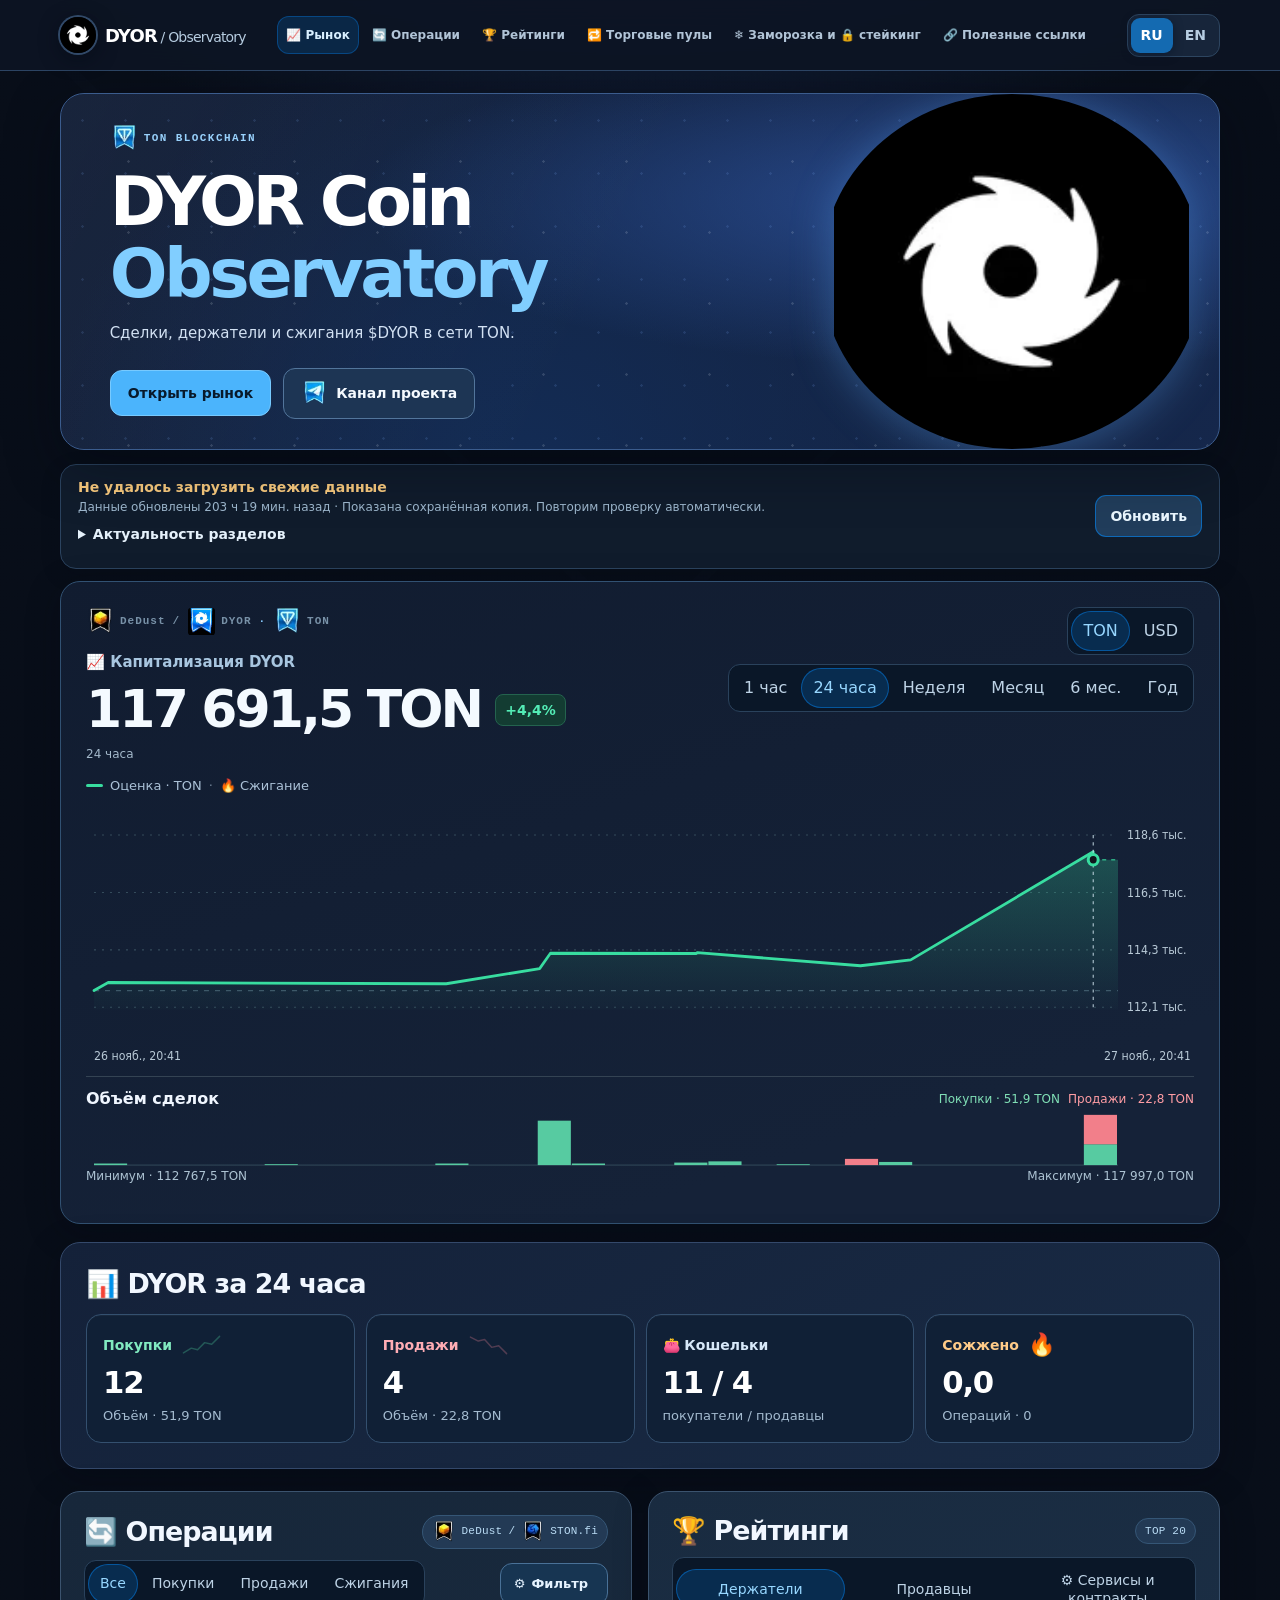
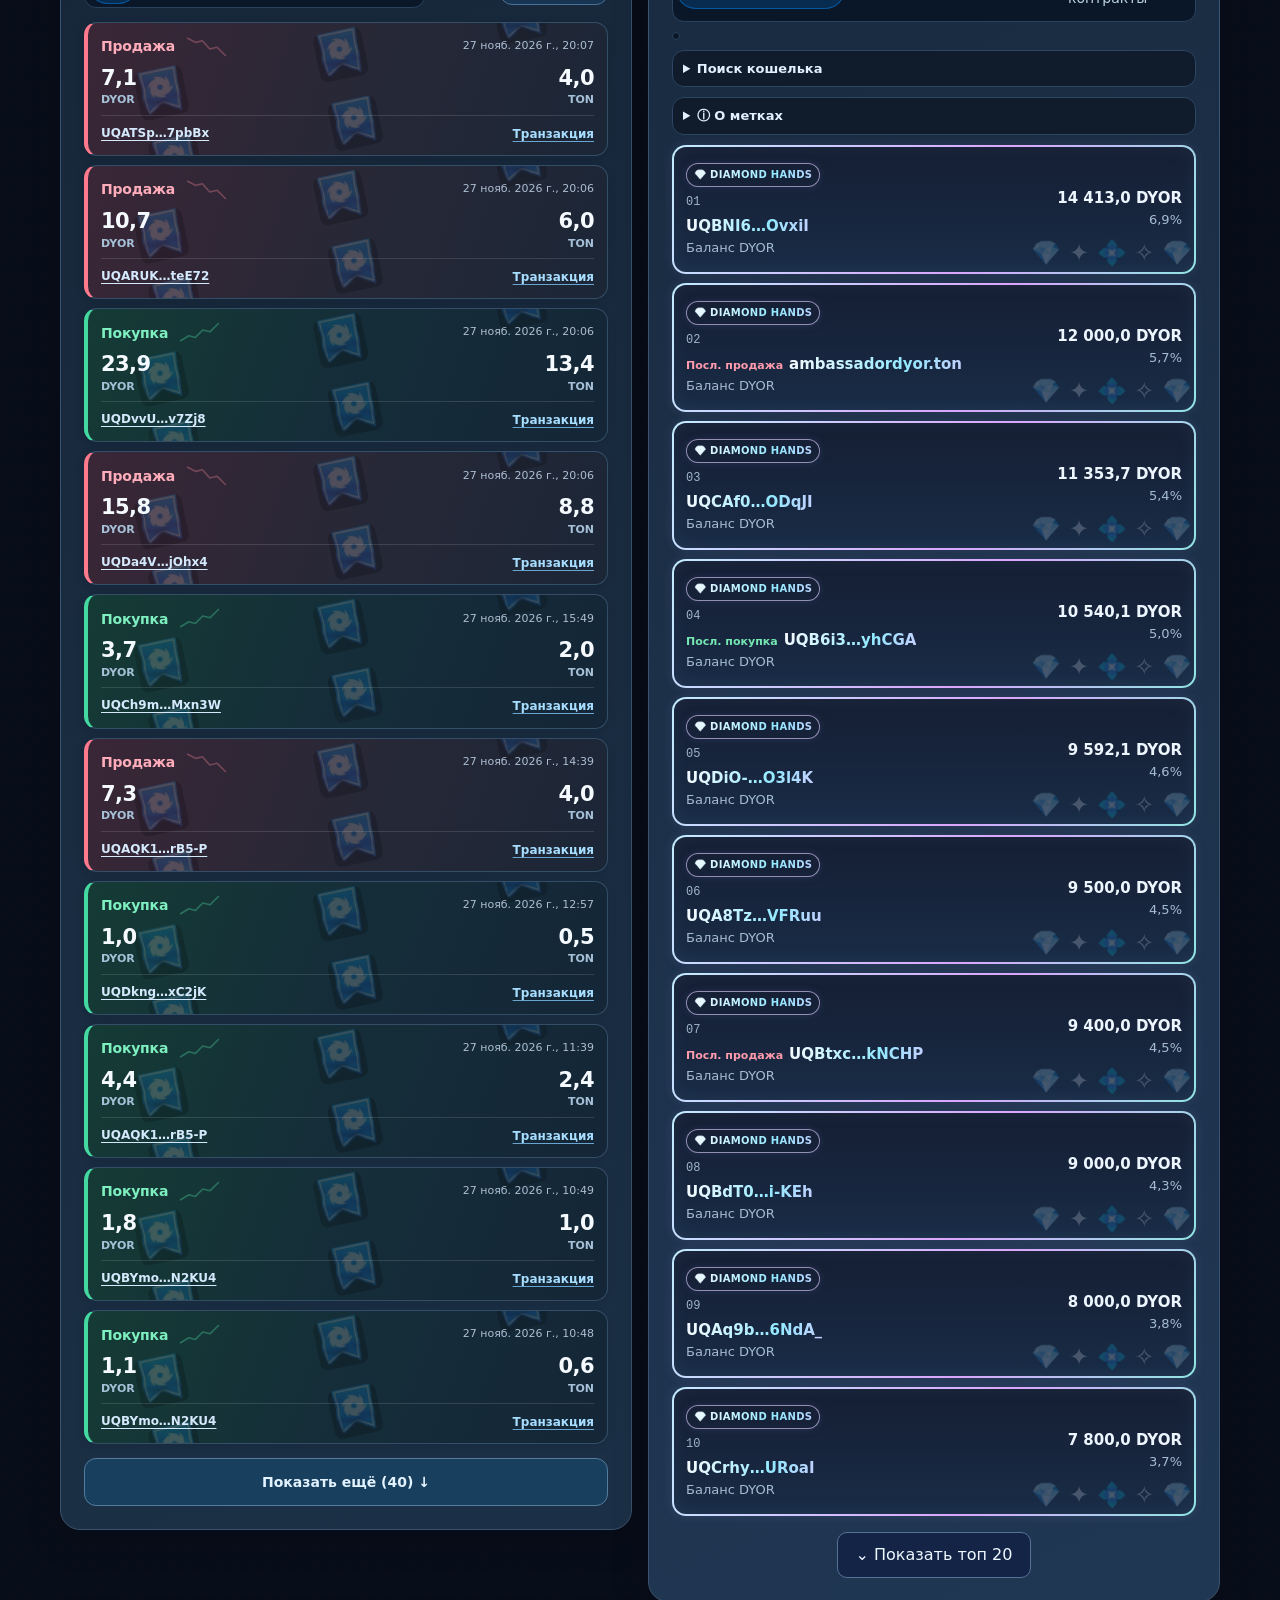
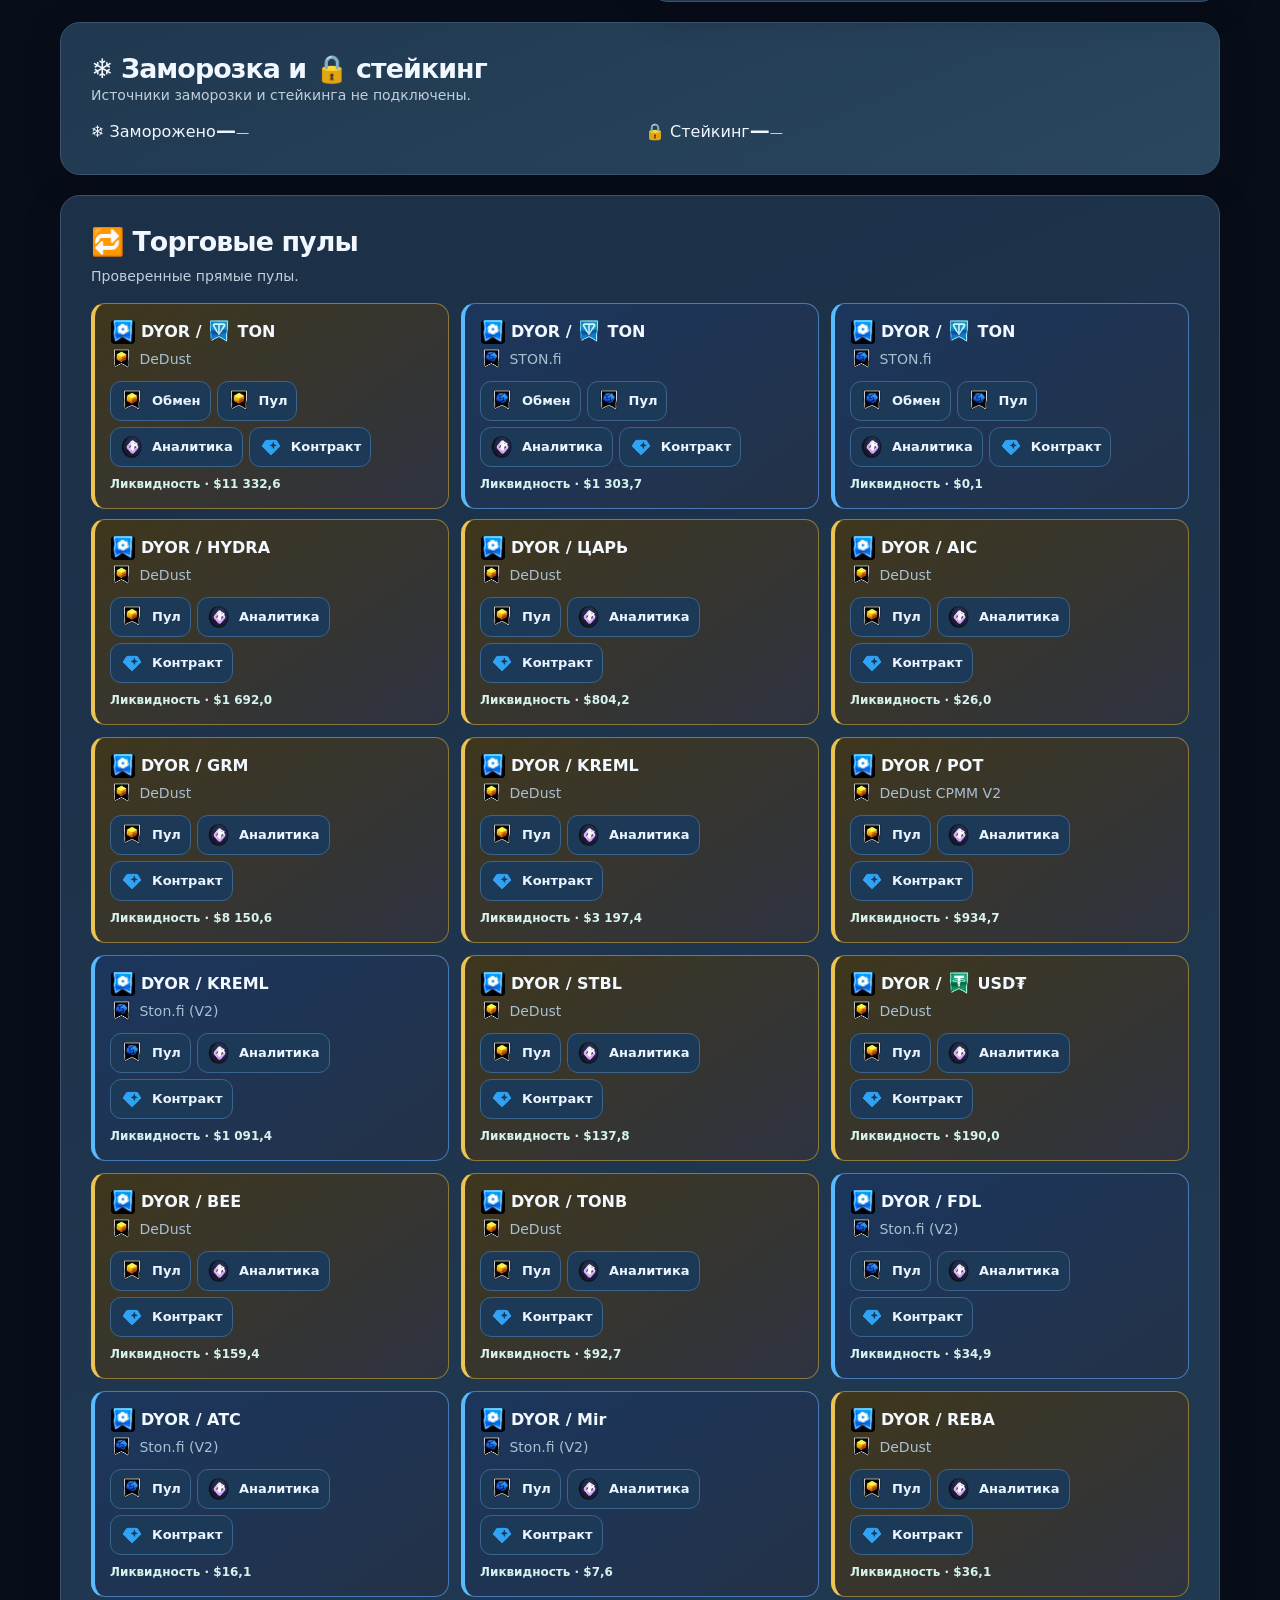
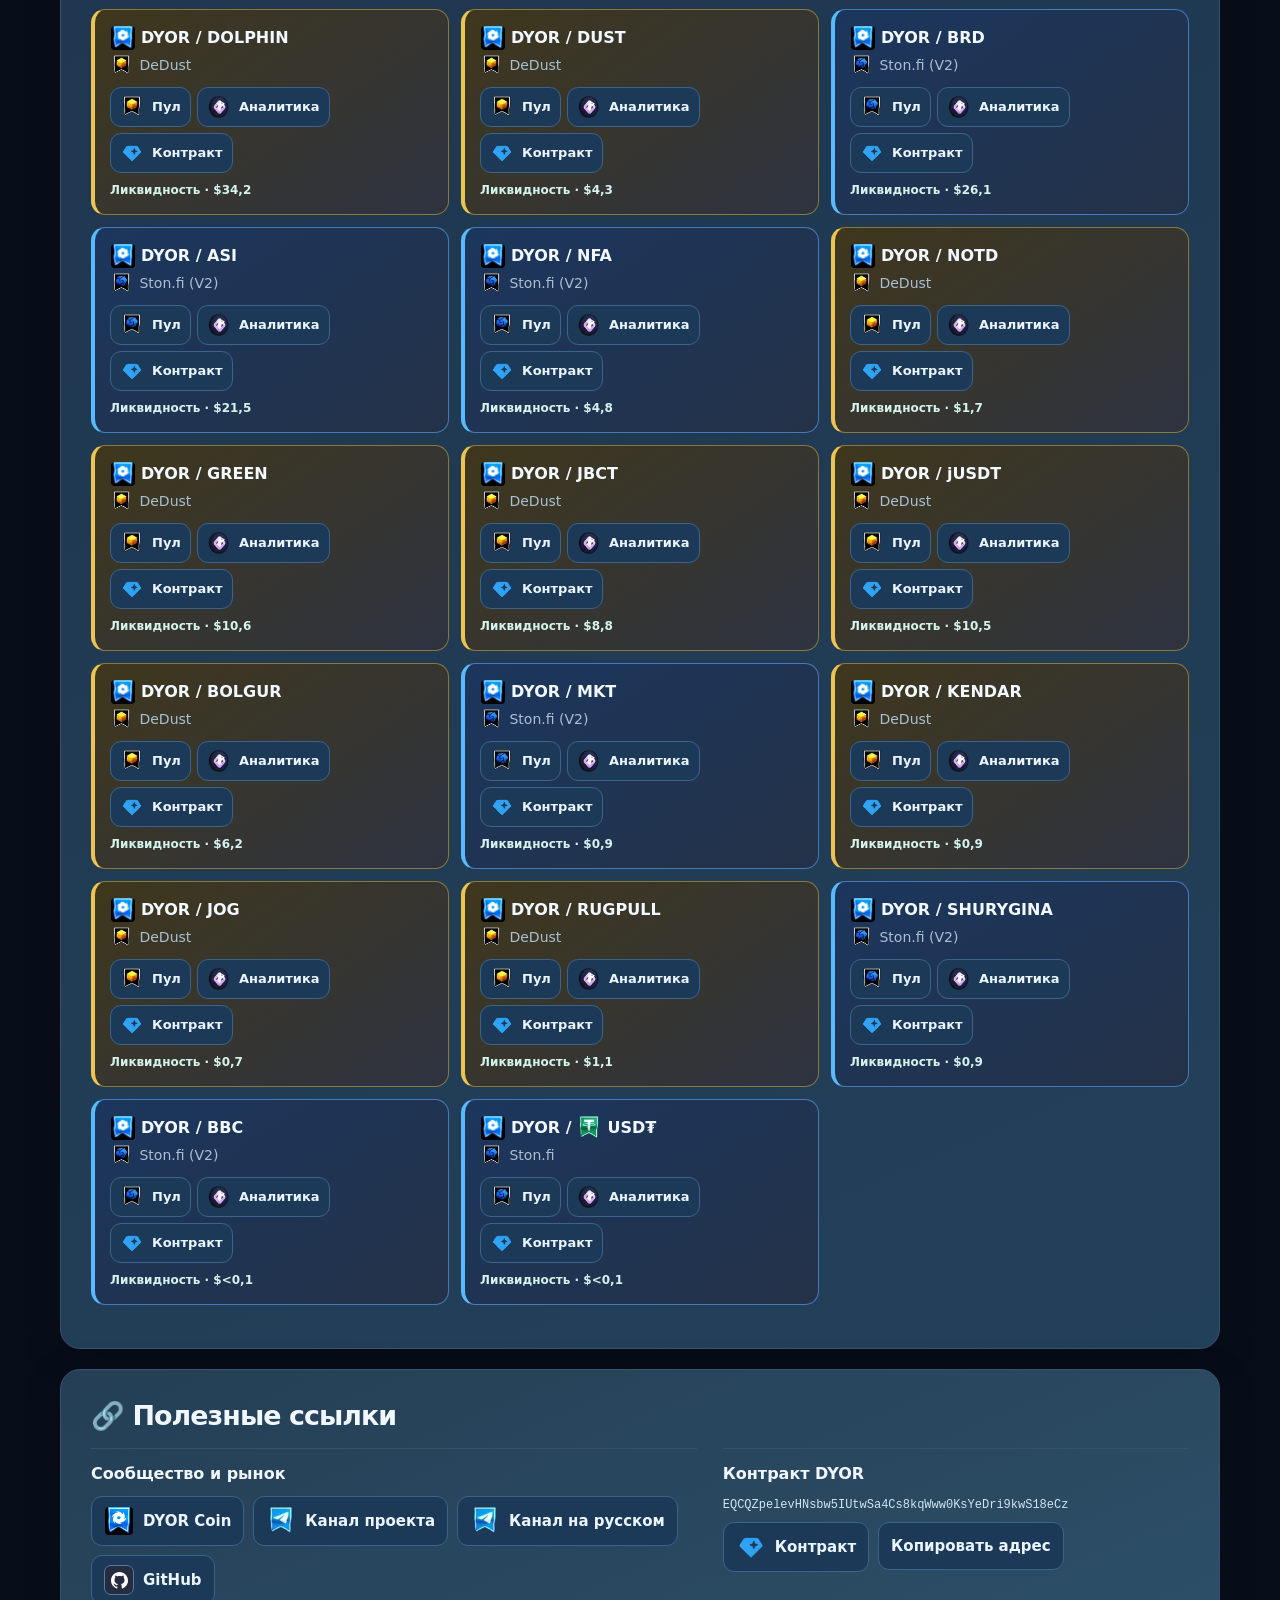
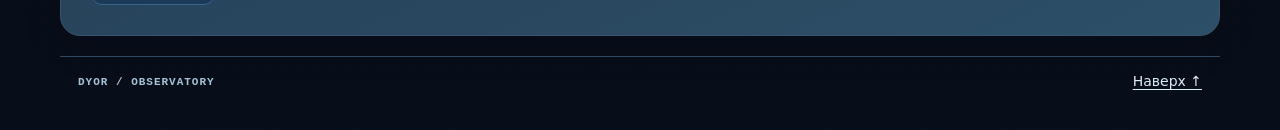
==== commit 53307744: "Refresh DYOR snapshot" ====
--- a/index.html
+++ b/index.html
@@ -1145,7 +1145,7 @@
 <section id="links" class="panel resources"><h2 data-t="links"></h2><div class="resourcesGrid"><article><h3 data-t="projectResources"></h3><div class="resourceList"><a href="https://dyor.io" target="_blank" rel="noopener noreferrer">DYOR Coin</a><a href="https://t.me/DYORNinja" target="_blank" rel="noopener noreferrer" data-t="projectChannel">Канал проекта</a><a href="https://t.me/DYORNinjaRU" target="_blank" rel="noopener noreferrer" data-t="russianChannel">Канал на русском</a><a href="https://github.com/Freebielife/DYOR">GitHub</a></div></article><article><h3 data-t="contractLabel"></h3><p class="contract" id="contractAddress"></p><div class="resourceList"><a id="contract" data-t="exploreContract"></a><button id="copy"></button></div></article></div></section>
 <footer><span>DYOR / OBSERVATORY</span><a href="#top" data-t="up"></a></footer></main>
 
-<script id="snapshot" type="application/json">{"schema":1,"token":"EQCQZpelevHNsbw5IUtwSa4Cs8kqWww0KsYeDri9kwS18eCz","updated":1795464659,"errors":[],"refreshStatus":{"holders":{"attemptedAt":1795464583,"ok":true,"lastSuccess":1795464583},"burns":{"attemptedAt":1795464583,"ok":null},"zeroBurns":{"attemptedAt":1795464583,"ok":null},"trades":{"attemptedAt":1795464583,"ok":true,"lastSuccess":1795464583},"rates":{"attemptedAt":1795464583,"ok":null},"pools":{"attemptedAt":1795464583,"ok":null},"identity":{"attemptedAt":1795464583,"ok":true,"lastSuccess":1795464583},"badges":{"attemptedAt":1795464583,"ok":null},"domains":{"attemptedAt":1795464583,"ok":null},"fragmentNumbers":{"attemptedAt":1795464583,"ok":true,"lastSuccess":1795464583}},"holders":{"totalSupply":"209999.483914244670506","holderCount":7774,"holders":[{"wallet":"0:4d23a72c06aaf85618a3daa80dd0cfadede0e2a7ab37d42b7a6cde9802694ebf","name":null,"tokenAmount":"14413.000164360166493","share":6.863350278634901},{"wallet":"0:6dab2ac0120e6e06c0ff22f63d9686a69b3ebb9e2af971611db64a63023c3b9b","name":null,"tokenAmount":"12470.868972070290706","share":5.93852362854515},{"wallet":"0:9f093f004d235b3d321ac05032e2b1dda64c7683583fa41304e864dd0d596637","name":"ambassadordyor.ton","tokenAmount":"12000","share":5.714299757470031},{"wallet":"0:807f440cc930f202a7d0176f893b4e708b0693c65349bf6515879b785f7e4e0e","name":null,"tokenAmount":"11353.66504267117267","share":5.406520449977655},{"wallet":"0:7a8b7b7c3298562b193cf57c1cd30dfa3cb5976c1f8dcafe2fdad2e4a795b284","name":null,"tokenAmount":"10540.062238028189483","share":5.019089590873627},{"wallet":"0:6dc5cc51ffd3654816a5b01a8a6608a621be14bf7c414e0b074d142d71d2e434","name":null,"tokenAmount":"9800.007717562227112","share":4.666681810305856},{"wallet":"0:e23be12dc51f3067a239b20e7c807089e396d36bf0c4d36bc21c0c2ab3324ede","name":null,"tokenAmount":"9592.074182282889343","share":4.567665597787805},{"wallet":"0:3c4f395ae611404a83001226e5a113ec4efd5620aadc76ccebb915fce4ec5515","name":null,"tokenAmount":"9500","share":4.523820641330441},{"wallet":"0:5d4f45e4c56e59178ecde8f397f1ecebe1df09098cf097fbabe6be20df2d62f8","name":null,"tokenAmount":"9000","share":4.285724818102524},{"wallet":"0:2af5be4bdacbe5ef1fb6c00b46c937e857db92bfd77e292b64f8ab819e04ba35","name":null,"tokenAmount":"8000","share":3.809533171646687},{"wallet":"0:ab872e40aadc7c2c4900488f814db61cf0ea687db017a2dcfe2e6dcacbdf9446","name":null,"tokenAmount":"7800","share":3.71429484235552},{"wallet":"0:d49729778dfa24a97aae659aae44a2dc358745c1e2652ec159aa5d3a843eb9f3","name":"last.ton","tokenAmount":"3630.436663268279345","share":1.728783612035353},{"wallet":"0:0b2eefb5ac7cba81caf808db869b36e626a5a2af9dd3b7a66dd3833291f57692","name":null,"tokenAmount":"3630.38678132728193","share":1.7287598586717412},{"wallet":"0:732234db2b13cb0c62c7df9e424245d1740c99cb0d345c5439a8f81ac495c32d","name":null,"tokenAmount":"3001.004926399498162","share":1.4290534769242518},{"wallet":"0:0cf3900e92feba5d81ed9493f1a7cb1cf0e01b042e70906ef11b0eee0550a6d3","name":null,"tokenAmount":"3000.421632046354048","share":1.4287757170258597},{"wallet":"0:154fc42671a43177f36a0f8e6650c940ddaa38f6c0b236aa7054bf38dea3f856","name":"sms.vipx.ton","tokenAmount":"2905.606015263223195","share":1.383625312360175},{"wallet":"0:f6fb74f9c286dd0de9022b598140a869526214380731124dceaa395a5dc9b909","name":null,"tokenAmount":"2614.705873909695537","share":1.2451010950948032},{"wallet":"0:ab20ce8240a0b3c4fe3542764d4de72983253c0cb60989d42f925f9e4a3b2312","name":null,"tokenAmount":"2028.867672121652563","share":0.9661298372286288},{"wallet":"0:24e7098c4b718fe5242e9f01c772fb5e78bd85a2e8a20ec188ff8a5ef3242318","name":null,"tokenAmount":"2000","share":0.9523832929116718},{"wallet":"0:dd7efc5a3686d094a5d9414f19f5b5ebcf64a561e240cef36268c6a08d83142f","name":null,"tokenAmount":"1922.312869443490729","share":0.9153893303035382},{"wallet":"0:134246a759217570fdab6dd7e1b46ef95c1eef7231a0c29ff7be7bbf512412fe","name":null,"tokenAmount":"1751.27687013899372","share":0.8339434161915106},{"wallet":"0:c3bb6381158b779732a57bd26511f205ed415ab8cd66a5ccc366be73c3257f21","name":null,"tokenAmount":"1670.885599056973378","share":0.7956617644542858},{"wallet":"0:44096e25b6db5d1293569c9540973c9d9e0701fcc11f99c6672aab5534eccd6b","name":null,"tokenAmount":"1666.708327972793604","share":0.793672582859018},{"wallet":"0:ce8e13e43211524437d2bee7f30923d6742c9c5ce7f4d3f4643b45e3901018fe","name":null,"tokenAmount":"1500.00434046129325","share":0.7142895365751635},{"wallet":"0:44f796b8f7da5e7c5563760b70d453c5f151d1634d26b13ef7487b633c50dbbd","name":null,"tokenAmount":"1394.059762836868952","share":0.6638396137231207},{"wallet":"0:d5047665f26030757127897e0e615ca25424bf7ef0770af8e440fa1a7a45361c","name":null,"tokenAmount":"1349.759981294853844","share":0.6427444278129948},{"wallet":"0:e1e681cfbdf4703eed9b3910460a82c43b859064a2f87e4e430f583275e346f6","name":null,"tokenAmount":"1277.845755177863","share":0.6084994740747476},{"wallet":"0:bf13987fd93af2b10454cf7e066d03e5a6a976dafaac79af904fde7c30460e4c","name":null,"tokenAmount":"1234.006648767821677","share":0.5876236578141975},{"wallet":"0:7b69cf82196d5b10befa5aac3b1833b504583ea40106a29392bab704a4de77cd","name":null,"tokenAmount":"1199.062903585330698","share":0.5709837382624139},{"wallet":"0:37c52bce2c8ad3d0010f4767cf7577afe229162825bf1865f4013d859f1a260d","name":null,"tokenAmount":"1081.834065934668922","share":0.5151603450494413},{"wallet":"0:60b16ee2bf880b966a3bb1df197100e6501749d853639173052a5bb470007f83","name":null,"tokenAmount":"994.197409534266277","share":0.47342850134824926},{"wallet":"0:82ce18d2e9acc66d67b9eb615b0b26d30e65824a9dea54b4e9e1fe857941378e","name":null,"tokenAmount":"978.202059266934016","share":0.4658116491688105},{"wallet":"0:f72fa4c809d3fe384a9689b057a73cd0ad09081f3572eaca378cfd29f7d8775e","name":null,"tokenAmount":"971.511648819275259","share":0.46262573160227455},{"wallet":"0:70721e9d8ee7d4c09ed5820b92dd96e5714d57ba81032e5f5147c1cb011d505f","name":null,"tokenAmount":"967.4435","share":0.4606885131179965},{"wallet":"0:bd254df5db6bb7fff52f3acd1eea06ea51ae13b12c913843a7826df8d22d949d","name":null,"tokenAmount":"965.707197658220939","share":0.4598617004471196},{"wallet":"0:5afcdc4223f111add7a750a1c4559104e77c4a75e2553ddd42bb4054ce6012a2","name":null,"tokenAmount":"956.2555","share":0.4553608809774486},{"wallet":"0:0cf707c9e359eaea8da2017caf86ed8886048bc725a5af339dc2c57fa3294484","name":null,"tokenAmount":"940.248125651866169","share":0.44773830303117584},{"wallet":"0:53e90f16b04caf9b328e53a9d796c8f96b8bbda6429ebdbd8f21b69cd08d2d9b","name":null,"tokenAmount":"937.354455","share":0.4463603612391628},{"wallet":"0:026c50942fcd25d4fa3872a872199545f369978b1dec8fba9d6fb954e68eb8e1","name":null,"tokenAmount":"936.7552320419764","share":0.4460750162721874},{"wallet":"0:9eda3cae172178f9a40a7ec6bca081c309f8d9600f378e35dab533de616e1ff1","name":null,"tokenAmount":"928.672030111583281","share":0.4422258630363185},{"wallet":"0:9d51e9c7afb7a8c1a2e0393326dd6d63539aaba9ad1da13285b2783e75f280d4","name":null,"tokenAmount":"926.282886985546531","share":0.4410881730375124},{"wallet":"0:205d48b56d6a69563628f5ef4116ca729667937b00bffb3c0c353508caad0647","name":null,"tokenAmount":"925.195006057416802","share":0.4405701332271984},{"wallet":"0:af45fd53e12fe5ab38c3beb72d63f8e030e6794bae0fe86b3893c2943142fc80","name":null,"tokenAmount":"914.965939098247403","share":0.4356991369902045},{"wallet":"0:596d54a31433e2a0ff781175262a68c28799876ebf1199fdcb2d1f4f0a81baa6","name":null,"tokenAmount":"914.732045","share":0.4355877585744638},{"wallet":"0:621df9b367de6f1870d3ba5c287f425310cdb4f501bd2f02cc1a8b3d7836f65c","name":null,"tokenAmount":"893.743654760094097","share":0.4255932624696654},{"wallet":"0:e928cedd8d9ae174b1ea32b09c49d3877486811896c7b45780a0f617a61c1199","name":"crypto-passport.ton","tokenAmount":"884.979806797829576","share":0.421419991279226},{"wallet":"0:ab53cd582201db93f9be4496ce6ebce6ccca99c99923497da8b0084705a440cd","name":null,"tokenAmount":"880.885226369458942","share":0.41947018628349436},{"wallet":"0:65c1bec01dfce526143bcdeb99d776f6303454bd92d8f166b710b7f258fd73f2","name":null,"tokenAmount":"863","share":0.4109533908913864},{"wallet":"0:5cda55535512a8f8fd8fe7567612d3b2cb84473a7c82c084b04f75420b980865","name":null,"tokenAmount":"857.266629117462733","share":0.40822320757108904},{"wallet":"0:efe19c0c1aa81c5bc4fcdafb4dcebcbf747062d868a13eb2be9310b9cea7151b","name":null,"tokenAmount":"850","share":0.4047628994874605},{"wallet":"0:80be5e2de4cbad3e090db209725282626da5836e15a1c8f82c2032014a64149a","name":null,"tokenAmount":"850","share":0.4047628994874605},{"wallet":"0:7c188ded984870b1a82e01dde6e37ec5a40ecd55e49bbb545670b7320f47625b","name":null,"tokenAmount":"847.396042016773338","share":0.403522916448126},{"wallet":"0:bbbf3a9a23a419d01d60c25bd6411f9dfb976ce4bc2c69c1990bcbf5e345b4f7","name":null,"tokenAmount":"844.30456","share":0.4020507785365701},{"wallet":"0:cab2a72c40e511f7d1726cd0ca76ddbf4f3e8af1e04fa10e0e39fc5358d66469","name":null,"tokenAmount":"839.220991055013873","share":0.3996300254707854},{"wallet":"0:9daed4fe0a7abf441b2fb1602ff0ff44d408ad75d2f29aa9199e411bc0a08ad9","name":null,"tokenAmount":"835.446675185748166","share":0.39783272778275536},{"wallet":"0:9fd63feaaeb7d83c93d8f13db3288afb23af46ef1e94edc76fbca954f7b78685","name":null,"tokenAmount":"772.380621103532988","share":0.36780119965387253},{"wallet":"0:bc38a17cbe60430deef6da36d3c3e2bfa3fe1f07ac2a8d6bb9beea1c2a3c7938","name":null,"tokenAmount":"762.993914643197107","share":0.36333132844972754},{"wallet":"0:4f326e53c489e2ac7898168d4e5f042d565e341b7d8ade1941889225818e8bc5","name":null,"tokenAmount":"761.8555","share":0.3627892249064341},{"wallet":"0:602901e9d2d5241af2db0caf80e33f57f9e4d8860fe5eba705ee113cd7182009","name":null,"tokenAmount":"750.799196776230977","share":0.35752430567059257},{"wallet":"0:011b28cada904bdd4e5846b2411911f30ed14889bd2236b822d0c80f3bc65e50","name":null,"tokenAmount":"747.305048288628869","share":0.35586042134932017},{"wallet":"0:4ad1eb6d6ee864aad4efc3f2f85d8dd59e433109671379c5fada9165931c177d","name":null,"tokenAmount":"725.865","share":0.34565084945466534},{"wallet":"0:fe5b01117bec2ef1ba6e4e108870036790906d7d21a10c233f1adffeeed691c4","name":"shadow-of-gandalf.ton","tokenAmount":"702.089557664259098","share":0.3343291824235931},{"wallet":"0:e78f2a68a01278960eae40f7f6199e593db5dcd86f65a9976ec92a2e5c42bc83","name":null,"tokenAmount":"701.089818367120515","share":0.3338531149216621},{"wallet":"0:1f1742848d1b83a10d9eaec864fc6f33b8acc8c7c257870b7973a3d5c64f531e","name":null,"tokenAmount":"696.384093455680524","share":0.3316122880283152},{"wallet":"0:9ae0b1557117aaab91aae757320c424cf5bc2a14b485958e666412a3419e0cbd","name":null,"tokenAmount":"642.72967171753924","share":0.30606250060119394},{"wallet":"0:6c0308fe387a3584726b9533b0766356b35026da2e918d22e30d371a71803898","name":null,"tokenAmount":"633.861215123418453","share":0.3018394156541174},{"wallet":"0:b7a6d951aff0680b92a08907f5d4c40dd8fbb96eac2686e296c1133bc4085fc9","name":null,"tokenAmount":"625.507048977486176","share":0.29786123152232036},{"wallet":"0:075457ba705ca40e02d7aa9b4e00aff0e075afcc9ea5be06ae535aa39a86119e","name":null,"tokenAmount":"617.289242021239435","share":0.293947980497569},{"wallet":"0:34ea14016b73cbd7607931595e068276fd49e1e47eb034eda0c5ebf6377eeadc","name":null,"tokenAmount":"600.035429374041309","share":0.28573185904545917},{"wallet":"0:88bcc82abf373821598dbab9506e32b06608214b7fb34fb183e76ddc677888b5","name":null,"tokenAmount":"592.471607096198384","share":0.2821300300614738},{"wallet":"0:a221c3849ffffa30770b6163ccc9de538727c232e5ce998feb18be6fda9759de","name":null,"tokenAmount":"566.886174102949199","share":0.269946460599133},{"wallet":"0:eb31334e53edad0c22334276f4895e51e9aa00be90869bb2cb9592070e7f56d3","name":"kosmonavt63.ton","tokenAmount":"551.560297884646332","share":0.26264840636936104},{"wallet":"0:32ccb547e94b3f0ce7e297af500bf4412681f69bf0f91feccc7cfda1341bcb3f","name":null,"tokenAmount":"505.224663935909237","share":0.240583764549737},{"wallet":"0:88fc1a15a3dbd8af3e03331e5ffb60cfe3b6b4bf60eb71c197a9849d044dff81","name":null,"tokenAmount":"492.805122784782069","share":0.23466968280075576},{"wallet":"0:5a8a0625ec55d5206356d40869e138c0b18461498a6ab01008a67ffea8796404","name":null,"tokenAmount":"422.227783313289341","share":0.20106134331535316},{"wallet":"0:7a58f75e4fbfa9c93ef7455680b82c84698a5f3e66fd4e8f3462e101fc41e9a4","name":"telegaolega.ton","tokenAmount":"421.816020534282222","share":0.20086526531966856},{"wallet":"0:a0c8cda294192c7b57d90f467c7b218845ba755318f122a9c392c3b9e4ce8937","name":"mrchristian.ton","tokenAmount":"402.048291086080278","share":0.19145203768703575},{"wallet":"0:cdc481f59a81c072051962e9870dd5abe51ee511dde5fad80225600326f95fe9","name":null,"tokenAmount":"388.702110952236147","share":0.18509669819520433},{"wallet":"0:6f8f10995596695dc5d7c736bb2b3b208d37aa971319aae0e95408937d1bb2dd","name":null,"tokenAmount":"362.392222202737525","share":0.17256814895351072},{"wallet":"0:1efae7507f048ea7dea9837ca9ba6ef70af2a88c4fd7b3268fd4ac445c470ef4","name":null,"tokenAmount":"351.047189295026994","share":0.1671657390540924},{"wallet":"0:1a661d1d20b16fbc9b90ba2c5122cb5b3557cdf43c7a0c94f715f12ab0766dd9","name":null,"tokenAmount":"345.76804898232694","share":0.16465185653671638},{"wallet":"0:2b3b41ae073f6c5e004067e3cb8eb437d75e7fa571dedb2ca078caa636d10530","name":null,"tokenAmount":"337.59789035170965","share":0.16076129524659738},{"wallet":"0:08fc9eda781ba4b35f669c3a9363473e637937f748e1aad05a6f950655c66c85","name":null,"tokenAmount":"336.377696839111825","share":0.1601802492888387},{"wallet":"0:56327d986e34d99374e3105769aec7afd20bdc4e697d6a17b75583fe1a07aa56","name":null,"tokenAmount":"335.085685959964111","share":0.15956500450105848},{"wallet":"0:2b088852dea0df75dcc76bbb5e862c85bd38e44b7f309d7dedc2dc91aab3917c","name":null,"tokenAmount":"324.861031651436922","share":0.15469610953143917},{"wallet":"0:69a4eb6532d217405350c291b307cb91b3b43660b36fd005a26c8389026f6ee5","name":null,"tokenAmount":"305.721685211500734","share":0.14558211263811732},{"wallet":"0:c3b644026a61548754df45284761db671b105dcfd301078bfaa6276d3fee16e8","name":null,"tokenAmount":"279.138402066793688","share":0.1329233752692376},{"wallet":"0:5dd1e3ec8614b5c656c6a7d4c57c8d275ed270f210726b1af395c8d0ad0193a0","name":null,"tokenAmount":"278.041234928972139","share":0.13240091344344113},{"wallet":"0:906731290825a7f859b52e6d9c32c77f3cdaa6a01308a0f5cc712fe9d9352c19","name":null,"tokenAmount":"275.271720049904849","share":0.13108209359329412},{"wallet":"0:0c0c32361e6dc13fe8cbd5ebc1a7e723150c490af445993dd595ff3cdcbb60d1","name":null,"tokenAmount":"266.078064395090945","share":0.1267041515700803},{"wallet":"0:ca42d7db515b350071c9d9abe8551b02f782865f41a90c39196054bbad3b7260","name":null,"tokenAmount":"250.403566075260273","share":0.1192400864077909},{"wallet":"0:973eb6f7a62a455619cea73993658a5ef1c9f17deac0128c359b6da23a4c50c6","name":null,"tokenAmount":"241.022854197085566","share":0.11477306977359505},{"wallet":"0:2b32b5886d892bafa43427b234198a83cb04b47026b83c65316ce41b1a46df6e","name":null,"tokenAmount":"239.00121918905199","share":0.11381038407058679},{"wallet":"0:24ab020db832a941a9d4a7bb287a05802473ab6cf9a7eb08daff16b3b2c22cb0","name":null,"tokenAmount":"236.106775888727591","share":0.11243207434983225},{"wallet":"0:60ced308e0c6400f87b70071bdbc69b0037530ae6b74a38d0df40b5bd088a630","name":null,"tokenAmount":"230.174806237624555","share":0.10960731995494745},{"wallet":"0:339c6a24938f3f09abc7025554abb6ca7ec7dc8e7f54197439b054f220a23d29","name":null,"tokenAmount":"228.131361533884993","share":0.10863424865703225},{"wallet":"0:a1dd8bf80ce8472ce8ea0f2454f2cad49b1fef1bbff9356506e70a9284f4c30a","name":null,"tokenAmount":"225.593911774047219","share":0.10742593627809613},{"wallet":"0:e1d6def68c731b0c25a64abd8bdf716f60b367d081af08231d1c54f5c3dfe4c6","name":null,"tokenAmount":"215.682002379733597","share":0.10270596782409686},{"wallet":"0:4aba4e7221b3ba0118576270a84a98e9b2536218a04d2214feeeaf0db215de3e","name":null,"tokenAmount":"214.048770518479161","share":0.10192823645504198},{"wallet":"0:caeddae2723889268aa915f6db2f38afdd469a49495f313c46be77459209ebe7","name":null,"tokenAmount":"207.986026164479932","share":0.09904120823907027}],"asOf":1795464583},"engineVersion":"1.3.0","methodology":{"valuation":"last observed swap in primary_pool times CURRENT total supply; not circulating market cap","primary_pool":"EQBYsz1HIQdap8acCZZJsNlySx4riy9IqfNC66a8NWU5igPZ","sellers":"sum of successful supported native TON swap sales; service roles excluded","holders":"balances excluding known services and identified contracts; unclassified accounts may remain until verified","burns":"accepted burn notifications and zero-address transfers shown as distinct evidence","usd":"historical TON/USD rate from CoinGecko","history":"incremental confirmed swaps; missing intervals remain partial"},"serviceRegistry":{"asOf":1795463472,"source":"https://github.com/tonkeeper/ton-assets/blob/main/accounts.json","sha256":"4286bd47e11399901a7d713c9e98a5dba17300d76fe272f4f5d46110a84f4e2e","entries":{"0:ad8afecfacc248996885d8be6824280f9f3a7e54c2f6080b7971b9f556c280c4":"Crypto Bot","0:dddcd3cdad60af4c0d69389f567ad51d0c263fa4968d655ab424c69aadaf9322":"Wallet Bot 1","0:436a76c2794a88e3fbfec6b9c0374fc8db046f10868b835420d9937973a665d4":"Wallet Bot 2","0:6e814e6450e8c578067bb656298fb4d01397dd15018d7f34dc369eaba4c2111c":"Wallet Bot 3","0:5f00decb7da51881764dc3959cec60609045f6ca1b89e646bde49d492705d77f":"OKX 1","0:f15db2c62cd86aff0860d39c491fc73a31395fafeb5945e644498562260c782e":"OKX 2","0:e7e86da08742ed933434ffeb8f08a63c7e100ee842e25f599a9cbf0891574a6c":"OKX 3","0:0338def34b84c6ee9134a04ab1601450be446340a37ae259de57cb37bdb590cd":"OKX 4","0:a30a49ec725e9f57244b66af4c2da7ab76004b4fce80d3a34b1cd0c37762abce":"OKX 5","0:24da1e7b8da901e5b3dd0f98c397feb6e5a5ea483195a8b6bd0682cf2c5327ae":"OKX 6","0:7f2e84c723d8b6b6b1aacf810c8c26ab23c22022b464b87104b2d3065b0ea70b":"OKX 7","0:854ec4521efd52ad43bcf1988e4c44ebdf9a26ad18fa51abfdb685fc3b348a5c":"OKX 8","0:f9bdc0de461c1a2e002fada9550bbb095c8f9f73668d70c517a9cc7e050f8e5a":"OKX 9","0:9b9b739de2527ae72d21083f5198d710c7288453b4733e57ecadb2e189ac829c":"OKX 10","0:b31535e934db05bbc220267467903c8108bdabcbc2a06588838b726ddf589ef0":"FTX","0:57eb74407604a19f7e04005315ef70aeb7b675e6551977586756f6baf12125ee":"MEXC 1","0:1c7bd690f4f93de8b93db5790129dab65926c6e1fc9b57380089db5529516630":"MEXC 2","0:d887d0e2d1c4fc4126e71c970d33ab1896940000eae703bb1ab6cecc830777e3":"MEXC 3","0:7994848c1fcbcbc57a6a5a987b66eb424b8b54e10759b6b514a66b600c2b0eef":"EXMO","0:8d195793baad9a08c46dc353aebe999341dabd07721b9725f19e18abc3d10d92":"EXMO Cold Storage 1","0:26ab8ae763a3a7c3067d882b7b01cd5d37254cb8768f57b6a47c00028effc7b8":"EXMO Cold Storage 2","0:0130c77346e9ed82df677d107ad6a775c11f9c18f6a05c0dd17906b355850dad":"EXMO Deposit","0:342a359e38357c083968129fddddf049ef5c47315bfbef27505a356bf9f02d65":"CoinEx","0:555f3053e257130374bb831ae0e219e5e5f9ec0ca8f8a0d133369d3d690c64c2":"Huobi Deposit","0:85af78e8d035e920117cda654615cdf371d464480b629e110d3c5310d85ab362":"Huobi","0:80d4123841167ca989ac912443cc99a4b9c1a87584536427ff6fd85c92395ae9":"Kucoin 1","0:b37e57033db21d10b950e6143b658c10c3bf425bd193025960aef7f22dbcf4fc":"Kucoin 2","0:07ce60b7e5f255a88c3707f3fbc79e2cf924ed6b4b7d09c6324f0ba2338a48fa":"Kucoin 3","0:a14b1f452385b2bb984ad2c4441e1d23cae071fdfc096dfba53ebba3b6ff1d10":"lbank.info","0:75726a716f747e60b0371cb0d5d35471e8e1e931003fecc3a0961a8bd82c09c7":"xRocket Bot Cold Storage (Old)","0:c1dc654b598ab84cda4f12372efed8907cedf0901865a58649087373e01b1c24":"xRocket Bot (Old)","0:45614fee399c43d77bb597558791831bc0ee31754cbb2b5b1fbf5a3488ed9940":"xRocket Bot Cold Storage","0:011a8f0a0b36b779af033473274966666d1cd6fb4e77df679375fbd6f970d012":"xRocket Bot","0:c3f1da8ecda8f8cd42bace224ea3f1b6971eaa7f54c492d4d190527b4f573f7c":"Bybit 1","0:4a1f3ebcc66bdcefa90245bdf541a50ada1c688a487534b1587abffd93038834":"Bybit 2","0:cd525c15904d7b4027eae08b318624260f371ce8c9f4fcca0cdb7b583854107c":"Bybit 3","0:ae62a192da96e266161a702cc9f6de91c0c3441f17ceba51bc442dfb2031a30a":"Bybit 4","0:e3ce05c4da977132c24a3b102da8b5fbf2ea9173337b49de346e4a4b057f7579":"Bybit 5","0:e33ef85d174eb457c072d1ee10215b69ab9b64192f7421302ab1c8e26b7ad4bd":"Bybit 6","0:7f97f36dda3f7dedc9e12f8c09c4f89e7fbc17527ab3f67de4c3b155297a56e4":"Bybit 7","0:7d133d4e425c8e00de015513a44e66e6d163b21e71720aec7579965e5de28c55":"Bybit 8","0:f2dc1860686cd658987e2bed8216532d8c004460dadea907cc7d4ad7236c496b":"Bybit 9","0:4a1c20bc9a6f9294f75f1c87a7f383a8b73a483a2e6dcb3630ddbe78b3ccad00":"Bybit 10","0:008bb088e81e38d583826901093567027cc1575ec744ac354fa4eeec302d166d":"bit.com","0:1882478daef1b7ed200cbbdc201bd4ed0b24c2e5f1a4c7c15aeb7e3b1a759193":"Coinone Deposit","0:a4d2072b1edc1355fc7fbee0095beec7889a2d3cfaa9edcf2ce9e128631abbd6":"Coinone Withdrawal","0:f3f4ed0913ab555d023745058f1a6c55a49d4876593cb9bdab1f780a99b185bc":"Paribu","0:f9873509de5a2f97f7b2805f5f7aafab447f43c91e751cc8efabc6d2ea09d78a":"BingX","0:b496b8f73b469ff06a2d89e62c4d70a103fc228c821537b49dff092060bc281f":"Gate.io","0:60ff0b28e2b3839bef250a81be9f2e78a6265b980ec5d24df4e44bbff2c3fb25":"TIDEX","0:23eef28b6da5a368d6c0b8028fd5ed47c26758676bc9db1b5653caaadc969f91":"CWallet","0:00ffafa9fb3d4f837824436d19953c792be6632af73a9b82c4dc69ca07195087":"Matrixport","0:b58c73481f25a280f9705ab3424be850614d823256263ecfa049fa9fb917720d":"QMall","0:00b402b789e5626e1c61b50c5dbe2024426e92f16c0c2fb735396df96046b5fa":"BIT","0:2c54797319837b4c6d014fc991c1a8d4294dfd4d6cec4937e370f1f27db0423f":"Bitforex","0:6a5a76a1538cf9596590ec3708470649c342624bf92e63a6a7a15254ededa904":"Bitfinex","0:59b065c5d66261a5317660e96eee476aa6a11b749bdcbe8c0d1f3dbf24200d1c":"OMPFinex","0:3cd5ad54b190a71caab984b0f210e3742c7f2147b7e9073377d7c6b470017362":"Bitrue","0:6c53cd87cc0d33486db42c1c7fc03dfaeb2f7b815afc368ab1aee567edda3f72":"Coinspot","0:9a582c23266b8ea47eb71118a3c040d42b230b2266fecffe2d3cd390c0922c35":"BigOne","0:dd528505af15c6e5206bdd8f6c9a3b541f80ca98ae8a5066ab3ff8de1ff5e678":"Farhad Exchange","0:2b6f3cda567c385f0645486f3c665a451f56b2969d1be57d86eb77c6077a81d1":"BitTime","0:cdf7f0d7c09036f064272e3c429ed570be49ef29eb3a735b64bbc17915073732":"Bitget","0:e9c0a24ffaa6aa4f228890e71ae9550bfc53a6c57e643bc31c240e18727ac1ce":"Bitget2","0:336502faf83ef5b532d315ba71450b661c90e83fce64d8bc1fd2bf642f3555d9":"Bitget3","0:b308c7f9b4f596f6250175885972549871b05c70ed3619fd5a939401eea972e4":"Bitget4","0:e2d1df206b372db1f3b890e60d185b67aa0c9f1b6b6ff60a05091c8c01b40ac4":"Bitget5","0:7a0dc94da9f48b968dfb87be38d4fab7286288db7a04d3081feee177376d9089":"Bitget6","0:8785ef5ebb0fd24c6911d10f43c00961e9748fa54297a1ac517e3c5fe76bb0be":"Bitget7","0:213b6804c2082135a4a803da8e3b30cfed51aee9af2ad2100334b7f4711d3bcc":"Bitget8","0:573dfe99490a041703e977e4724135c5b8bea0bea67839612247451ca9d5c4cb":"Bitget9","0:de2519a527de7e1d4c1028bdb74e022b28a6e370e4fec3fc27d8d971308f99bb":"Bitget10","0:06476e580e250d0abec5c365a711833483c581d57b908be37d56bdb0e338c312":"Bitget11","0:c9959a997e1d4e4383d8db37b86d2101ce78dcf1f1b3904d9888fe572ef0efd4":"Bitget12","0:c07e51e5b694937758f45f4003071c84f4c4a68bdb168a22c3d6c8b89cd6186f":"Bitget13","0:1797a5c4c50a2b312ce9927ff6f12efd3b0b58ff311445118c2d2e64312b5d79":"Bitget14","0:6083005b354ab1c4785aa8ce8293ee5c9c182e9248f27e9c9074f35c16342083":"Bitget15","0:f99b14600ae44d2f12b178e8c6eabd78892ae82c5e45b6898f9deb7eb203f9c4":"Binance","0:8e91b50381c36dd42accdb51f5cb5d96848568b4924f8079b1a5ae7e10f43eda":"Binance Hot Wallet","0:ca1d9edeef40b3a9dbd9082f3767859547c3ce0bf641d09d58e33a3cf06fb309":"Binance Hot Wallet","0:a2faca7adfebd5c5970108d1f79065cef32b0c143fb13489066b684cdd7ee95c":"BitMart","0:5d5a830e48214791f4ab5352900c624d3bff3c5efd630196b180158eb789990f":"Nobitex","0:cad898b200a0934ee416c2039bbf3f5d7f1a323172875b3c19d378a6f540f7b1":"Nobitex","0:4532d5bcdfb05d3275cbf255bc91c3635cd48d63b719441581c5542a4750fdf5":"Nobitex","0:a32d52ced80a23fe4fe90ba94593ef686de03f9fbdaa069e642826a95234b982":"Nobitex","0:fac8ffcb6f89572a1232d59e91c65909ae408663fd2ceaecd35f35b5e9d670f4":"Bitpin1","0:c14ce5d772539be26fde315a505a1e0514104e76eef776f0b845e57df0557ddb":"Bitpin2","0:dd36441bf4aa8a6a6ecfd763efde1eb82dd86bdcfb1456b45ff4b73f87657184":"Bitpin3","0:402f5d4f4f8bea7b0bd511b9d3771834c1a22bbbbc8a326035eb07aa24f5c9f9":"Crypto.com","0:ca6e8f2a3dfc875b8673d8677f3818c4b8c02d1aa481a86a0c61bd09f8269f1d":"Foxbit","0:60def37fb0e6f41b18a73c2496d96b25442344864ca0ed97189a6f37e2439c56":"Richamster","0:97ad93444915089e812238ff10abe9066d0b03ea3dba2a8630fb9c9f88aa455c":"Wallet in Telegram","0:1f5806c73d03bbc96eb7eebf16067f1f2e8e270cfa16d57001aa9eaf7456f008":"Wallet in Telegram","0:1b44ec553616b0e4551037038834bdf0bdaa1f0440e10f3331d9841585612a68":"Wallet in Telegram","0:cf06c94efdae26faaa1d85092fc4daee78eba09e69c36dac051c1d8ffde35f40":"Wallet in Telegram","0:91887059ba56a03790b0696d7a402ac0691dff62fcd398e813f97d3b2736fa58":"Wallet in Telegram","0:6db0f022632b6269f0d4dbf8ea60a8448bbc2bcfc6812e31af8cc6405c268af7":"Wallet in Telegram","0:dd6ff02c59634745529b99a8d5beeea9f6c38a9188e6a7e96a424e3820c8ac0a":"Wallet in Telegram","0:023895aef955024920a291c6f3715e291df1b3dd254eafa8b09e21a2d58d5897":"Wallet in Telegram","0:f5066318091a8cfb530ec732104ce38f7783d92a6679ffcc0ce0960b0e94c7d0":"Wallet in Telegram","0:0c5684355f5410a923fb7dd59314905dc7ff157b28c9130671c7a4f17007e898":"Wallet in Telegram","0:23fe558cdf44249381aef36472e64a5072a24ba97fb61b2f5791da6013aec92d":"Wallet in Telegram","0:b7be71ac1b40e436db36721d9c20e82d44e78fc1e86a8ad15e00b1cc16831dcf":"Wallet in Telegram","0:55b7223f04dd1f2e1b3f28e4ad628fe6cab60004f280fb0a58cd27fc590b2eac":"Wallet in Telegram","0:659dbf460831a72795c4a9a9872fb4a3e7fd302783068dae53e8f2a5c150084a":"Flipster Deposit","0:d0a6eb95408e95ce97b0ca597fc523ff4809523635e8f519e00fdcbdf42f0c54":"Flipster Withdrawal","0:ec85cfc7fd1009362e421b5a0141f510d6540107ab73e7829fda1ef9e97a75e3":"CryptoBot","0:817438e5b0e6eb113ab74d73fc95f7ec19247dbe6ee27a42c3d0164d614c3ca1":"Ourbit","0:66a1e72196d64d6faf48fa4b2ea861f67b0484d2d14a59caf701d8c286ce44e5":"OKX 11","0:419712bc541c4489d6f1c38a105722d293b8847fd54f2717ad69142911b8be5c":"Bitfinex 2","0:6c25b5f2fe5ef1a6a1978f611f61a50883fd50a0822b19176445fca931823263":"OKX 12","0:14de4b02647941779108b7b99be85596260ccde813351000055d744dd8aba04c":"CoinEx"}},"identity":{"byWallet":{"0:4d23a72c06aaf85618a3daa80dd0cfadede0e2a7ab37d42b7a6cde9802694ebf":{"checked":1795463472,"domain":null,"linkedDigits":[],"role":null,"activated":1702656245},"0:6dab2ac0120e6e06c0ff22f63d9686a69b3ebb9e2af971611db64a63023c3b9b":{"checked":1795463472,"domain":null,"linkedDigits":[],"role":"DeDust Vault","activated":null,"serviceCategory":"vault","roleSource":"https://tonapi.io/v2/accounts/0:6dab2ac0120e6e06c0ff22f63d9686a69b3ebb9e2af971611db64a63023c3b9b"},"0:9f093f004d235b3d321ac05032e2b1dda64c7683583fa41304e864dd0d596637":{"checked":1795463472,"domain":"ambassadordyor.ton","linkedDigits":[],"role":null,"activated":1704323795},"0:807f440cc930f202a7d0176f893b4e708b0693c65349bf6515879b785f7e4e0e":{"checked":1795463472,"domain":null,"linkedDigits":[],"role":null,"activated":1711026872},"0:7a8b7b7c3298562b193cf57c1cd30dfa3cb5976c1f8dcafe2fdad2e4a795b284":{"checked":1795463472,"domain":null,"linkedDigits":[],"role":null,"activated":1739791629},"0:fd220df1e5d1468bd1334e0f942acab7fa012b262de65dc9b5f334fd945be9db":{},"0:24e7098c4b718fe5242e9f01c772fb5e78bd85a2e8a20ec188ff8a5ef3242318":{"checked":1795463472,"domain":null,"linkedDigits":[],"role":null,"activated":1676571729},"0:6492fae0fb9fe2ce866be2dc23a1542b85108dda028abb3d81d741345356872e":{},"0:8ec2624b2244e5643982a1b65b667eb396d1bbd0af76366ba7ce9f06b8c20305":{},"0:d466d8491e7e4f205babff381a09031c56594ba7da71e5622840c2da9c71a3c8":{},"0:201660ed8de4deedb60855852a3e35bf1ca5ababa003cd934e3974f1de8ffe67":{},"0:24ce69d3c55cb2f92c47d3076e98264703587310e22f5ddc3ee3553bec0d3f99":{},"0:bb3c220b09ae17f630e8ee49da583e68603a506744e657bc6fb6388919081541":{},"0:ac41ae8405b3b66cb26d268f264299c6a776292336b46d76174528a82cbb12fc":{},"0:018e031053a2b5abf983d1304cef56cca4639fb2c747155f65cabbd87ef314f5":{},"0:c66ef8f6b5ba358869e60b0e58498b135d355e08f15c751fe8fb80782bd13c45":{},"0:f74869595594ee82f6c7802999c5dba32a336f2f12e1c56649d6841b536b1fcd":{},"0:795f585565a616a713091614ceeaf4f0f02311485ff5ad77d07e0d28b7fca2d2":{},"0:7a5035e18b85062f5d37418e97fca4549c7af164d92f44e576be77b16279a4a9":{},"0:283f8d42298d41a5880f7ec260f17cbbc12d0b821c5bd4ee1081ae6f0b2a4599":{},"0:75e714c330f09c2ccb5896774fe83bf083d40978a26293e7b53a906ff6767a90":{},"0:851d08c55a5b4e158169717adeceed19083f8fcb8090ec29097754f351cd7541":{},"0:fd9710e9679de073b14bae94aad558f3eb4382992660718ce4fd1c17b5b4fc9b":{},"0:1f1742848d1b83a10d9eaec864fc6f33b8acc8c7c257870b7973a3d5c64f531e":{},"0:556d5006ed1b9774f2100368582d89aa38f67f42a7965ecb6ba1b6eaa9ef2160":{},"0:c2f72af11c57b180934640896308b50f83c8c990ac21106b2c5395efe789f5da":{},"0:efe19c0c1aa81c5bc4fcdafb4dcebcbf747062d868a13eb2be9310b9cea7151b":{},"0:ccf0b1670a34b06e6a459b8876f0ac190acd62008161b9991dab2ce102cb834e":{},"0:b76968908c6f4710842017714b852edd5689b9d79b3fc209055192be9a1928d7":{},"0:1d224642f90bcc6a811e6fb354835a03891c860a169236f910bc8fb1bce1af50":{},"0:93cac9a99d5a4a755d1dfc66f01c5de701b4a1507c2f866344832fac73961d28":{},"0:d1a0485067053af2c2b3778fe3aa35eb1484bbfc6e232b50d48eb99db0ef41f8":{},"0:d53a8feb9232d71375bcbba3ee61e32c59c802b58c5296de07a56542f7386076":{},"0:6dc5cc51ffd3654816a5b01a8a6608a621be14bf7c414e0b074d142d71d2e434":{"checked":1795464583,"domain":null,"linkedDigits":[],"role":null,"activated":1711708063},"0:e23be12dc51f3067a239b20e7c807089e396d36bf0c4d36bc21c0c2ab3324ede":{"checked":1795464583,"domain":null,"linkedDigits":[],"role":null,"activated":1702204586},"0:3c4f395ae611404a83001226e5a113ec4efd5620aadc76ccebb915fce4ec5515":{"checked":1795464583,"domain":null,"linkedDigits":[],"role":null,"activated":1754469283},"0:5d4f45e4c56e59178ecde8f397f1ecebe1df09098cf097fbabe6be20df2d62f8":{"checked":1795464583,"domain":null,"linkedDigits":[],"role":null,"activated":1745606966},"0:2af5be4bdacbe5ef1fb6c00b46c937e857db92bfd77e292b64f8ab819e04ba35":{"checked":1795464583,"domain":null,"linkedDigits":[],"role":null,"activated":1757659239},"0:ab872e40aadc7c2c4900488f814db61cf0ea687db017a2dcfe2e6dcacbdf9446":{"checked":1795464583,"domain":null,"linkedDigits":[],"role":null,"activated":1745874329},"0:d49729778dfa24a97aae659aae44a2dc358745c1e2652ec159aa5d3a843eb9f3":{},"0:0b2eefb5ac7cba81caf808db869b36e626a5a2af9dd3b7a66dd3833291f57692":{},"0:732234db2b13cb0c62c7df9e424245d1740c99cb0d345c5439a8f81ac495c32d":{},"0:0cf3900e92feba5d81ed9493f1a7cb1cf0e01b042e70906ef11b0eee0550a6d3":{},"0:154fc42671a43177f36a0f8e6650c940ddaa38f6c0b236aa7054bf38dea3f856":{},"0:f6fb74f9c286dd0de9022b598140a869526214380731124dceaa395a5dc9b909":{},"0:ab20ce8240a0b3c4fe3542764d4de72983253c0cb60989d42f925f9e4a3b2312":{},"0:dd7efc5a3686d094a5d9414f19f5b5ebcf64a561e240cef36268c6a08d83142f":{},"0:134246a759217570fdab6dd7e1b46ef95c1eef7231a0c29ff7be7bbf512412fe":{},"0:c3bb6381158b779732a57bd26511f205ed415ab8cd66a5ccc366be73c3257f21":{},"0:44096e25b6db5d1293569c9540973c9d9e0701fcc11f99c6672aab5534eccd6b":{},"0:ce8e13e43211524437d2bee7f30923d6742c9c5ce7f4d3f4643b45e3901018fe":{},"0:44f796b8f7da5e7c5563760b70d453c5f151d1634d26b13ef7487b633c50dbbd":{},"0:d5047665f26030757127897e0e615ca25424bf7ef0770af8e440fa1a7a45361c":{},"0:e1e681cfbdf4703eed9b3910460a82c43b859064a2f87e4e430f583275e346f6":{},"0:bf13987fd93af2b10454cf7e066d03e5a6a976dafaac79af904fde7c30460e4c":{},"0:7b69cf82196d5b10befa5aac3b1833b504583ea40106a29392bab704a4de77cd":{},"0:37c52bce2c8ad3d0010f4767cf7577afe229162825bf1865f4013d859f1a260d":{},"0:60b16ee2bf880b966a3bb1df197100e6501749d853639173052a5bb470007f83":{},"0:82ce18d2e9acc66d67b9eb615b0b26d30e65824a9dea54b4e9e1fe857941378e":{},"0:f72fa4c809d3fe384a9689b057a73cd0ad09081f3572eaca378cfd29f7d8775e":{},"0:70721e9d8ee7d4c09ed5820b92dd96e5714d57ba81032e5f5147c1cb011d505f":{},"0:bd254df5db6bb7fff52f3acd1eea06ea51ae13b12c913843a7826df8d22d949d":{},"0:5afcdc4223f111add7a750a1c4559104e77c4a75e2553ddd42bb4054ce6012a2":{},"0:0cf707c9e359eaea8da2017caf86ed8886048bc725a5af339dc2c57fa3294484":{},"0:53e90f16b04caf9b328e53a9d796c8f96b8bbda6429ebdbd8f21b69cd08d2d9b":{},"0:026c50942fcd25d4fa3872a872199545f369978b1dec8fba9d6fb954e68eb8e1":{},"0:9eda3cae172178f9a40a7ec6bca081c309f8d9600f378e35dab533de616e1ff1":{},"0:9d51e9c7afb7a8c1a2e0393326dd6d63539aaba9ad1da13285b2783e75f280d4":{},"0:205d48b56d6a69563628f5ef4116ca729667937b00bffb3c0c353508caad0647":{},"0:af45fd53e12fe5ab38c3beb72d63f8e030e6794bae0fe86b3893c2943142fc80":{},"0:596d54a31433e2a0ff781175262a68c28799876ebf1199fdcb2d1f4f0a81baa6":{},"0:621df9b367de6f1870d3ba5c287f425310cdb4f501bd2f02cc1a8b3d7836f65c":{},"0:e928cedd8d9ae174b1ea32b09c49d3877486811896c7b45780a0f617a61c1199":{},"0:ab53cd582201db93f9be4496ce6ebce6ccca99c99923497da8b0084705a440cd":{},"0:65c1bec01dfce526143bcdeb99d776f6303454bd92d8f166b710b7f258fd73f2":{},"0:5cda55535512a8f8fd8fe7567612d3b2cb84473a7c82c084b04f75420b980865":{},"0:80be5e2de4cbad3e090db209725282626da5836e15a1c8f82c2032014a64149a":{},"0:7c188ded984870b1a82e01dde6e37ec5a40ecd55e49bbb545670b7320f47625b":{},"0:bbbf3a9a23a419d01d60c25bd6411f9dfb976ce4bc2c69c1990bcbf5e345b4f7":{},"0:cab2a72c40e511f7d1726cd0ca76ddbf4f3e8af1e04fa10e0e39fc5358d66469":{},"0:9daed4fe0a7abf441b2fb1602ff0ff44d408ad75d2f29aa9199e411bc0a08ad9":{},"0:9fd63feaaeb7d83c93d8f13db3288afb23af46ef1e94edc76fbca954f7b78685":{},"0:bc38a17cbe60430deef6da36d3c3e2bfa3fe1f07ac2a8d6bb9beea1c2a3c7938":{},"0:4f326e53c489e2ac7898168d4e5f042d565e341b7d8ade1941889225818e8bc5":{},"0:602901e9d2d5241af2db0caf80e33f57f9e4d8860fe5eba705ee113cd7182009":{},"0:011b28cada904bdd4e5846b2411911f30ed14889bd2236b822d0c80f3bc65e50":{},"0:4ad1eb6d6ee864aad4efc3f2f85d8dd59e433109671379c5fada9165931c177d":{},"0:fe5b01117bec2ef1ba6e4e108870036790906d7d21a10c233f1adffeeed691c4":{},"0:e78f2a68a01278960eae40f7f6199e593db5dcd86f65a9976ec92a2e5c42bc83":{},"0:9ae0b1557117aaab91aae757320c424cf5bc2a14b485958e666412a3419e0cbd":{},"0:6c0308fe387a3584726b9533b0766356b35026da2e918d22e30d371a71803898":{},"0:b7a6d951aff0680b92a08907f5d4c40dd8fbb96eac2686e296c1133bc4085fc9":{},"0:075457ba705ca40e02d7aa9b4e00aff0e075afcc9ea5be06ae535aa39a86119e":{},"0:34ea14016b73cbd7607931595e068276fd49e1e47eb034eda0c5ebf6377eeadc":{},"0:88bcc82abf373821598dbab9506e32b06608214b7fb34fb183e76ddc677888b5":{},"0:a221c3849ffffa30770b6163ccc9de538727c232e5ce998feb18be6fda9759de":{},"0:eb31334e53edad0c22334276f4895e51e9aa00be90869bb2cb9592070e7f56d3":{},"0:32ccb547e94b3f0ce7e297af500bf4412681f69bf0f91feccc7cfda1341bcb3f":{},"0:88fc1a15a3dbd8af3e03331e5ffb60cfe3b6b4bf60eb71c197a9849d044dff81":{},"0:5a8a0625ec55d5206356d40869e138c0b18461498a6ab01008a67ffea8796404":{},"0:7a58f75e4fbfa9c93ef7455680b82c84698a5f3e66fd4e8f3462e101fc41e9a4":{},"0:a0c8cda294192c7b57d90f467c7b218845ba755318f122a9c392c3b9e4ce8937":{},"0:cdc481f59a81c072051962e9870dd5abe51ee511dde5fad80225600326f95fe9":{},"0:6f8f10995596695dc5d7c736bb2b3b208d37aa971319aae0e95408937d1bb2dd":{},"0:1efae7507f048ea7dea9837ca9ba6ef70af2a88c4fd7b3268fd4ac445c470ef4":{},"0:1a661d1d20b16fbc9b90ba2c5122cb5b3557cdf43c7a0c94f715f12ab0766dd9":{},"0:2b3b41ae073f6c5e004067e3cb8eb437d75e7fa571dedb2ca078caa636d10530":{},"0:08fc9eda781ba4b35f669c3a9363473e637937f748e1aad05a6f950655c66c85":{},"0:56327d986e34d99374e3105769aec7afd20bdc4e697d6a17b75583fe1a07aa56":{},"0:2b088852dea0df75dcc76bbb5e862c85bd38e44b7f309d7dedc2dc91aab3917c":{},"0:69a4eb6532d217405350c291b307cb91b3b43660b36fd005a26c8389026f6ee5":{},"0:c3b644026a61548754df45284761db671b105dcfd301078bfaa6276d3fee16e8":{},"0:5dd1e3ec8614b5c656c6a7d4c57c8d275ed270f210726b1af395c8d0ad0193a0":{},"0:906731290825a7f859b52e6d9c32c77f3cdaa6a01308a0f5cc712fe9d9352c19":{},"0:0c0c32361e6dc13fe8cbd5ebc1a7e723150c490af445993dd595ff3cdcbb60d1":{},"0:ca42d7db515b350071c9d9abe8551b02f782865f41a90c39196054bbad3b7260":{},"0:973eb6f7a62a455619cea73993658a5ef1c9f17deac0128c359b6da23a4c50c6":{},"0:2b32b5886d892bafa43427b234198a83cb04b47026b83c65316ce41b1a46df6e":{},"0:24ab020db832a941a9d4a7bb287a05802473ab6cf9a7eb08daff16b3b2c22cb0":{},"0:60ced308e0c6400f87b70071bdbc69b0037530ae6b74a38d0df40b5bd088a630":{},"0:339c6a24938f3f09abc7025554abb6ca7ec7dc8e7f54197439b054f220a23d29":{},"0:a1dd8bf80ce8472ce8ea0f2454f2cad49b1fef1bbff9356506e70a9284f4c30a":{},"0:e1d6def68c731b0c25a64abd8bdf716f60b367d081af08231d1c54f5c3dfe4c6":{},"0:4aba4e7221b3ba0118576270a84a98e9b2536218a04d2214feeeaf0db215de3e":{},"0:caeddae2723889268aa915f6db2f38afdd469a49495f313c46be77459209ebe7":{},"0:79b6052576b97e4b84f6bf1ec146a1972c8639c113a3719f0792e306dac339d7":{}},"asOf":1795464583},"burns":{"asOf":1795463472,"since":1794855072,"rows":[{"kind":"burn","time":1795117324,"tx":"56e872d29d5a5617fb4463abf51499d283b380f0ffc75d4a857f1aed5849b687","wallet":"0:d53a8feb9232d71375bcbba3ee61e32c59c802b58c5296de07a56542f7386076","name":null,"tokenAmount":"90000"}]},"zeroBurns":{"asOf":1795463472,"rows":[]},"trades":{"rows":[{"kind":"buy","time":1795463653,"tx":"263c09556b68300b74d7af46e1fd3d525540886167a082e4ae2bcf11487904df","lt":"118623063000001","wallet":"0:79b6052576b97e4b84f6bf1ec146a1972c8639c113a3719f0792e306dac339d7","tokenAmount":"0.595556448280421","ton":"0.34","dex":"STON.fi","pool":"EQDUWO0INnCy36caVkkeBOeAksuoh79wFdg-hGPoxdSXtDHY"},{"kind":"buy","time":1795459935,"tx":"199488f2ac2c844dade4efd432aa4793cc6c74b7a6336725b76de1bb6692f298","lt":"118613757000029","wallet":"0:fd220df1e5d1468bd1334e0f942acab7fa012b262de65dc9b5f334fd945be9db","tokenAmount":"17.465564785890829","ton":"10","dex":"DeDust","pool":"EQBYsz1HIQdap8acCZZJsNlySx4riy9IqfNC66a8NWU5igPZ"},{"kind":"sell","time":1795459125,"tx":"be47d6add6d10f1ad1aa645d1e74890fe78bef985744442756205ac7f773dc11","lt":"118611729000037","wallet":"0:24e7098c4b718fe5242e9f01c772fb5e78bd85a2e8a20ec188ff8a5ef3242318","tokenAmount":"81.25","ton":"46.581025351","dex":"DeDust","pool":"EQBYsz1HIQdap8acCZZJsNlySx4riy9IqfNC66a8NWU5igPZ"},{"kind":"sell","time":1795459125,"tx":"6629c9521df6040d1f5aa559fb9236a01d5a3524a071514d2ecb9350dbcb0b33","lt":"118611729000037","wallet":"0:24e7098c4b718fe5242e9f01c772fb5e78bd85a2e8a20ec188ff8a5ef3242318","tokenAmount":"18.75","ton":"10.80804555","dex":"STON.fi","pool":"EQDUWO0INnCy36caVkkeBOeAksuoh79wFdg-hGPoxdSXtDHY"},{"kind":"sell","time":1795450978,"tx":"bb65b0994c8bb1055d5034f39b63e389c268ff4bd3aaf7fddd75fdedcde50567","lt":"118591338000010","wallet":"0:6492fae0fb9fe2ce866be2dc23a1542b85108dda028abb3d81d741345356872e","tokenAmount":"27.832488296508018","ton":"16.443520326","dex":"DeDust","pool":"EQBYsz1HIQdap8acCZZJsNlySx4riy9IqfNC66a8NWU5igPZ"},{"kind":"buy","time":1795450610,"tx":"502761050b5b5e09e163c145fc31c77269aff57799f0b6f515ae08604451611d","lt":"118590417000005","wallet":"0:8ec2624b2244e5643982a1b65b667eb396d1bbd0af76366ba7ce9f06b8c20305","tokenAmount":"0.169602271887058","ton":"0.1","dex":"DeDust","pool":"EQBYsz1HIQdap8acCZZJsNlySx4riy9IqfNC66a8NWU5igPZ"},{"kind":"buy","time":1795448947,"tx":"f44e2a85ec516203363dc23fa0a49b45a63211fc3b423ad17924a0c76da79a3f","lt":"118586256000022","wallet":"0:d466d8491e7e4f205babff381a09031c56594ba7da71e5622840c2da9c71a3c8","tokenAmount":"2.000000001238403","ton":"1.187282198","dex":"DeDust","pool":"EQBYsz1HIQdap8acCZZJsNlySx4riy9IqfNC66a8NWU5igPZ"},{"kind":"buy","time":1795448618,"tx":"2883e8853a18211163407f570cc86762e999d49e2ddb4ecf28318408940c3657","lt":"118585432000001","wallet":"0:d466d8491e7e4f205babff381a09031c56594ba7da71e5622840c2da9c71a3c8","tokenAmount":"12.895841166830019","ton":"7.644","dex":"DeDust","pool":"EQBYsz1HIQdap8acCZZJsNlySx4riy9IqfNC66a8NWU5igPZ"},{"kind":"buy","time":1795448618,"tx":"1261f2d9a682df0edbc904b8a95328ac309c06dc4a0b679937d2fd967d6b3513","lt":"118585432000001","wallet":"0:d466d8491e7e4f205babff381a09031c56594ba7da71e5622840c2da9c71a3c8","tokenAmount":"0.600158151905303","ton":"0.356","dex":"STON.fi","pool":"EQDUWO0INnCy36caVkkeBOeAksuoh79wFdg-hGPoxdSXtDHY"},{"kind":"buy","time":1795448533,"tx":"fd3b73c05baa5b5c4c570e31f6db1fca549c28b5f8766c8459bfb22ff81b797f","lt":"118585221000012","wallet":"0:201660ed8de4deedb60855852a3e35bf1ca5ababa003cd934e3974f1de8ffe67","tokenAmount":"1.485272451719012","ton":"0.872966363","dex":"DeDust","pool":"EQBYsz1HIQdap8acCZZJsNlySx4riy9IqfNC66a8NWU5igPZ"},{"kind":"buy","time":1795448415,"tx":"ee24b8ecd002d60f25d4fcc239034e53fd64b3dfc9f1068b44fd13a541e2a3af","lt":"118584925000010","wallet":"0:d466d8491e7e4f205babff381a09031c56594ba7da71e5622840c2da9c71a3c8","tokenAmount":"16.903089379842329","ton":"10","dex":"DeDust","pool":"EQBYsz1HIQdap8acCZZJsNlySx4riy9IqfNC66a8NWU5igPZ"},{"kind":"sell","time":1795447167,"tx":"b2511c46055bdd0bdde96b14cd5ec57b0e172131856ef9d37408b75ac3db4474","lt":"118581802000001","wallet":"0:24ce69d3c55cb2f92c47d3076e98264703587310e22f5ddc3ee3553bec0d3f99","tokenAmount":"13.655631579135044","ton":"7.979473397","dex":"DeDust","pool":"EQBYsz1HIQdap8acCZZJsNlySx4riy9IqfNC66a8NWU5igPZ"},{"kind":"buy","time":1795446236,"tx":"aad400b8e0bfe1041104adca54c6afcd78b6a71b755f7e8361a80221766c3036","lt":"118579471000042","wallet":"0:d466d8491e7e4f205babff381a09031c56594ba7da71e5622840c2da9c71a3c8","tokenAmount":"29.108548091975793","ton":"17.188","dex":"DeDust","pool":"EQBYsz1HIQdap8acCZZJsNlySx4riy9IqfNC66a8NWU5igPZ"},{"kind":"buy","time":1795446236,"tx":"9285c028c143b1410ec3a284fe3347fca6202c1a8ce6a92b2e061092f2c1540b","lt":"118579471000042","wallet":"0:d466d8491e7e4f205babff381a09031c56594ba7da71e5622840c2da9c71a3c8","tokenAmount":"4.762886367176374","ton":"2.812","dex":"STON.fi","pool":"EQDUWO0INnCy36caVkkeBOeAksuoh79wFdg-hGPoxdSXtDHY"},{"kind":"buy","time":1795444635,"tx":"01c03a500b860d017ff4e83d901bded29e868415e0aedb0678d64f0d7389409f","lt":"118575462000044","wallet":"0:d466d8491e7e4f205babff381a09031c56594ba7da71e5622840c2da9c71a3c8","tokenAmount":"5.000000001116865","ton":"2.942947969","dex":"DeDust","pool":"EQBYsz1HIQdap8acCZZJsNlySx4riy9IqfNC66a8NWU5igPZ"},{"kind":"buy","time":1795443992,"tx":"959e0a844c9ed8102ed9e47a272ac4648b4049f3460132906a23bbb958cbe398","lt":"118573853000001","wallet":"0:d466d8491e7e4f205babff381a09031c56594ba7da71e5622840c2da9c71a3c8","tokenAmount":"4.095301752648177","ton":"2.4004","dex":"STON.fi","pool":"EQDUWO0INnCy36caVkkeBOeAksuoh79wFdg-hGPoxdSXtDHY"},{"kind":"buy","time":1795443992,"tx":"0ea279ee59b12110d4b8b661b44631131c8626c043d665a881ede1496907d0d5","lt":"118573853000001","wallet":"0:d466d8491e7e4f205babff381a09031c56594ba7da71e5622840c2da9c71a3c8","tokenAmount":"24.878928771654426","ton":"14.5996","dex":"DeDust","pool":"EQBYsz1HIQdap8acCZZJsNlySx4riy9IqfNC66a8NWU5igPZ"},{"kind":"sell","time":1795441761,"tx":"6647e82cef10fc19f968d9b80177667fcafbd7de4e4d7c4b6edf2ccf5c10eaf0","lt":"118568273000018","wallet":"0:24e7098c4b718fe5242e9f01c772fb5e78bd85a2e8a20ec188ff8a5ef3242318","tokenAmount":"82.435735660648514","ton":"47.971331336","dex":"DeDust","pool":"EQBYsz1HIQdap8acCZZJsNlySx4riy9IqfNC66a8NWU5igPZ"},{"kind":"sell","time":1795441761,"tx":"3e807fdf613b306bb93bef1d06bc6bd1e01c4f48e442e4c5d918b6a6b0ebd240","lt":"118568273000018","wallet":"0:24e7098c4b718fe5242e9f01c772fb5e78bd85a2e8a20ec188ff8a5ef3242318","tokenAmount":"9.159526184516501","ton":"5.322350395","dex":"STON.fi","pool":"EQDUWO0INnCy36caVkkeBOeAksuoh79wFdg-hGPoxdSXtDHY"},{"kind":"sell","time":1795440201,"tx":"e8968ee26d8f0911375048f80bba40b126eee6ff90584931b05ac1f124ce44d1","lt":"118564368000013","wallet":"0:bb3c220b09ae17f630e8ee49da583e68603a506744e657bc6fb6388919081541","tokenAmount":"3.716086859147875","ton":"2.444721531","dex":"DeDust","pool":"EQBYsz1HIQdap8acCZZJsNlySx4riy9IqfNC66a8NWU5igPZ"},{"kind":"sell","time":1795438452,"tx":"dab2edbf3a9501057730c18b91562f6d9572cb64ca0533d906aa512f4d5bf28d","lt":"118559994000001","wallet":"0:ac41ae8405b3b66cb26d268f264299c6a776292336b46d76174528a82cbb12fc","tokenAmount":"0.640485999640974","ton":"0.647452094","dex":"DeDust","pool":"EQBYsz1HIQdap8acCZZJsNlySx4riy9IqfNC66a8NWU5igPZ"},{"kind":"buy","time":1795437522,"tx":"d2bfcc7067bdb727209886fcd10aab913f00d5358e3aa95674c06f3a0bc97f44","lt":"118557665000007","wallet":"0:018e031053a2b5abf983d1304cef56cca4639fb2c747155f65cabbd87ef314f5","tokenAmount":"0.623894627004615","ton":"0.37","dex":"STON.fi","pool":"EQDUWO0INnCy36caVkkeBOeAksuoh79wFdg-hGPoxdSXtDHY"},{"kind":"buy","time":1795431493,"tx":"f9cdb4f52b81b60866866987132de3fe59d3330a3e4ab2a6a93d63be6ff1086e","lt":"118542576000001","wallet":"0:c66ef8f6b5ba358869e60b0e58498b135d355e08f15c751fe8fb80782bd13c45","tokenAmount":"0.999992945138655","ton":"0.592201276","dex":"STON.fi","pool":"EQDUWO0INnCy36caVkkeBOeAksuoh79wFdg-hGPoxdSXtDHY"},{"kind":"sell","time":1795431275,"tx":"e2a60ffcccfff60b70d5448b5bdbb54fe4c1eca9aaaf0f1e0b99980ef7ced392","lt":"118542031000003","wallet":"0:f74869595594ee82f6c7802999c5dba32a336f2f12e1c56649d6841b536b1fcd","tokenAmount":"3.891507425467021","ton":"2.544173705","dex":"DeDust","pool":"EQBYsz1HIQdap8acCZZJsNlySx4riy9IqfNC66a8NWU5igPZ"},{"kind":"sell","time":1795423320,"tx":"d414e1118d5849398d10507899d526eabcb9955fcd03fd35c536ff137e464fef","lt":"118522127000001","wallet":"0:795f585565a616a713091614ceeaf4f0f02311485ff5ad77d07e0d28b7fca2d2","tokenAmount":"2.107315520475899","ton":"1.505643095","dex":"DeDust","pool":"EQBYsz1HIQdap8acCZZJsNlySx4riy9IqfNC66a8NWU5igPZ"},{"kind":"buy","time":1795416361,"tx":"915a196a157e7d26d5be9768b75c18fb0a99373de6663160b88fc1602f67fda7","lt":"118504711000001","wallet":"0:7a5035e18b85062f5d37418e97fca4549c7af164d92f44e576be77b16279a4a9","tokenAmount":"7.000000001260445","ton":"4.126337507","dex":"DeDust","pool":"EQBYsz1HIQdap8acCZZJsNlySx4riy9IqfNC66a8NWU5igPZ"},{"kind":"sell","time":1795415551,"tx":"e2473a46e4d2641b220ef1995542bcc18812c418f28675339ce3378704f1cc26","lt":"118502685000005","wallet":"0:283f8d42298d41a5880f7ec260f17cbbc12d0b821c5bd4ee1081ae6f0b2a4599","tokenAmount":"0.367814721370284","ton":"0.213375486","dex":"STON.fi","pool":"EQDUWO0INnCy36caVkkeBOeAksuoh79wFdg-hGPoxdSXtDHY"},{"kind":"sell","time":1795413621,"tx":"cbbbd4d108ad3612c21850e51c94e18eb98571faa1700e7eca99c5f37f3cc5f9","lt":"118497855000001","wallet":"0:75e714c330f09c2ccb5896774fe83bf083d40978a26293e7b53a906ff6767a90","tokenAmount":"1.688285108865396","ton":"0.981152325","dex":"STON.fi","pool":"EQDUWO0INnCy36caVkkeBOeAksuoh79wFdg-hGPoxdSXtDHY"},{"kind":"sell","time":1795411406,"tx":"76bb1dd633885e127c4c2f3ed1a6cffa8e8b59a11ee9bcc425ac4f527f628771","lt":"118492312000017","wallet":"0:851d08c55a5b4e158169717adeceed19083f8fcb8090ec29097754f351cd7541","tokenAmount":"24.690327733232711","ton":"14.578824337","dex":"DeDust","pool":"EQBYsz1HIQdap8acCZZJsNlySx4riy9IqfNC66a8NWU5igPZ"},{"kind":"buy","time":1795409809,"tx":"d3bec74e3c0aac1049b17239ab2de73caa511a52cb366c461d72abb25e903ca9","lt":"118488315000003","wallet":"0:fd9710e9679de073b14bae94aad558f3eb4382992660718ce4fd1c17b5b4fc9b","tokenAmount":"0.950695914614372","ton":"0.5624","dex":"STON.fi","pool":"EQDUWO0INnCy36caVkkeBOeAksuoh79wFdg-hGPoxdSXtDHY"},{"kind":"buy","time":1795409809,"tx":"22060f7ad43ab506a2b5260720606fa34ce4e1441e6fb314027ffc99413dd019","lt":"118488315000003","wallet":"0:fd9710e9679de073b14bae94aad558f3eb4382992660718ce4fd1c17b5b4fc9b","tokenAmount":"5.810457360843232","ton":"3.4376","dex":"DeDust","pool":"EQBYsz1HIQdap8acCZZJsNlySx4riy9IqfNC66a8NWU5igPZ"},{"kind":"buy","time":1795408106,"tx":"d8ee7f25e2d8301cee3ff734de8b5fab9619d77e40ad2334d4ca8d0be2009a41","lt":"118484054000001","wallet":"0:1f1742848d1b83a10d9eaec864fc6f33b8acc8c7c257870b7973a3d5c64f531e","tokenAmount":"1.703467273293188","ton":"1","dex":"DeDust","pool":"EQBYsz1HIQdap8acCZZJsNlySx4riy9IqfNC66a8NWU5igPZ"},{"kind":"buy","time":1795406184,"tx":"cf3bab05317626079f960612d3f03a4ed29c2e6a7f3bf190b9a836a907d021b8","lt":"118479242000001","wallet":"0:851d08c55a5b4e158169717adeceed19083f8fcb8090ec29097754f351cd7541","tokenAmount":"6.603991044872145","ton":"3.881001884","dex":"STON.fi","pool":"EQDUWO0INnCy36caVkkeBOeAksuoh79wFdg-hGPoxdSXtDHY"},{"kind":"buy","time":1795406184,"tx":"71708dfa530c07089804d356fa1ea62538b2c2bc31ca7f3f1aa1a0cfa24904a6","lt":"118479242000001","wallet":"0:851d08c55a5b4e158169717adeceed19083f8fcb8090ec29097754f351cd7541","tokenAmount":"18.086336688360566","ton":"10.67093617","dex":"DeDust","pool":"EQBYsz1HIQdap8acCZZJsNlySx4riy9IqfNC66a8NWU5igPZ"},{"kind":"sell","time":1795401528,"tx":"88d679c80a430d14114546a03799522f1c3df3ede8f7d15c6b552891c2776a09","lt":"118467590000073","wallet":"0:556d5006ed1b9774f2100368582d89aa38f67f42a7965ecb6ba1b6eaa9ef2160","tokenAmount":"10.332173673835149","ton":"5.970350794","dex":"STON.fi","pool":"EQDUWO0INnCy36caVkkeBOeAksuoh79wFdg-hGPoxdSXtDHY"},{"kind":"buy","time":1795391892,"tx":"da2fbb7264fc2f097956ccdffb09a3acb5ddcc8e13ed2e2f40b8af9760e25829","lt":"118443476000001","wallet":"0:c2f72af11c57b180934640896308b50f83c8c990ac21106b2c5395efe789f5da","tokenAmount":"3.421108296064593","ton":"2","dex":"DeDust","pool":"EQBYsz1HIQdap8acCZZJsNlySx4riy9IqfNC66a8NWU5igPZ"},{"kind":"sell","time":1795391301,"tx":"6e81b89189cff705a089e7f83a3cc4a6f993fb624a06a481604f0637c1829c58","lt":"118441998000001","wallet":"0:efe19c0c1aa81c5bc4fcdafb4dcebcbf747062d868a13eb2be9310b9cea7151b","tokenAmount":"49.5625","ton":"28.963035563","dex":"DeDust","pool":"EQBYsz1HIQdap8acCZZJsNlySx4riy9IqfNC66a8NWU5igPZ"},{"kind":"buy","time":1795388740,"tx":"c48f095622994a2b0c2ab7420007d86fb80287649143938be0f79cc0f4d92afb","lt":"118435589000003","wallet":"0:ccf0b1670a34b06e6a459b8876f0ac190acd62008161b9991dab2ce102cb834e","tokenAmount":"6.583879911530809","ton":"3.893847","dex":"STON.fi","pool":"EQDUWO0INnCy36caVkkeBOeAksuoh79wFdg-hGPoxdSXtDHY"},{"kind":"buy","time":1795388740,"tx":"a8cade7672292a1c714ee769874cc4471b8b81b5dfad8442f95ce0ef0a3e4e2c","lt":"118435589000003","wallet":"0:ccf0b1670a34b06e6a459b8876f0ac190acd62008161b9991dab2ce102cb834e","tokenAmount":"36.914743860182355","ton":"21.876153","dex":"DeDust","pool":"EQBYsz1HIQdap8acCZZJsNlySx4riy9IqfNC66a8NWU5igPZ"},{"kind":"sell","time":1795388343,"tx":"abb8f2ea47739e1ba742bcc4cfa8d8ed26a88b9dab4569900985008785487f22","lt":"118434594000011","wallet":"0:b76968908c6f4710842017714b852edd5689b9d79b3fc209055192be9a1928d7","tokenAmount":"0.706413959943163","ton":"0.41211742","dex":"DeDust","pool":"EQBYsz1HIQdap8acCZZJsNlySx4riy9IqfNC66a8NWU5igPZ"},{"kind":"buy","time":1795387320,"tx":"6de8147eb7ffff1aebe3c8739a9923b5f34b9ca9fd43f08182d70adf5d093cb0","lt":"118432036000005","wallet":"0:018e031053a2b5abf983d1304cef56cca4639fb2c747155f65cabbd87ef314f5","tokenAmount":"0.851156382234635","ton":"0.5","dex":"STON.fi","pool":"EQDUWO0INnCy36caVkkeBOeAksuoh79wFdg-hGPoxdSXtDHY"},{"kind":"buy","time":1795387198,"tx":"244179474f6d8e11f724c06efddc99a324d909708e361cdeb6237d5201e62066","lt":"118431729000021","wallet":"0:1d224642f90bcc6a811e6fb354835a03891c860a169236f910bc8fb1bce1af50","tokenAmount":"0.426937541239424","ton":"0.248764435","dex":"STON.fi","pool":"EQDUWO0INnCy36caVkkeBOeAksuoh79wFdg-hGPoxdSXtDHY"},{"kind":"sell","time":1795387133,"tx":"71d907cfe7491e1d957303922a6000f4757fd05fd2379fda5d3edcb3d264ad5e","lt":"118431567000001","wallet":"0:b76968908c6f4710842017714b852edd5689b9d79b3fc209055192be9a1928d7","tokenAmount":"2.365402762942947","ton":"1.380383944","dex":"DeDust","pool":"EQBYsz1HIQdap8acCZZJsNlySx4riy9IqfNC66a8NWU5igPZ"},{"kind":"buy","time":1795385771,"tx":"04e489f0ce70200b61a26f8dde4e1b4cfe699fa11641d6369ba5e6ddb40c1b2a","lt":"118428159000006","wallet":"0:93cac9a99d5a4a755d1dfc66f01c5de701b4a1507c2f866344832fac73961d28","tokenAmount":"3.375705879279972","ton":"1.974260609","dex":"STON.fi","pool":"EQDUWO0INnCy36caVkkeBOeAksuoh79wFdg-hGPoxdSXtDHY"},{"kind":"buy","time":1795385539,"tx":"f96e61a8cadc2a18c285f9c7af5ff374ea9ea98c50c3aa673e75ffe60b2a7995","lt":"118427578000003","wallet":"0:24ce69d3c55cb2f92c47d3076e98264703587310e22f5ddc3ee3553bec0d3f99","tokenAmount":"13.655631579135044","ton":"8","dex":"DeDust","pool":"EQBYsz1HIQdap8acCZZJsNlySx4riy9IqfNC66a8NWU5igPZ"},{"kind":"buy","time":1795381800,"tx":"cdbb7fa825eb32258d06de696620d72fff1c8f792ab40febd7c1e4647f648222","lt":"118418224000010","wallet":"0:d1a0485067053af2c2b3778fe3aa35eb1484bbfc6e232b50d48eb99db0ef41f8","tokenAmount":"15.066324804603676","ton":"8.76708","dex":"DeDust","pool":"EQBYsz1HIQdap8acCZZJsNlySx4riy9IqfNC66a8NWU5igPZ"},{"kind":"buy","time":1795381800,"tx":"47c361044c122a189d5365f483bbf10d181772d3f04418a626702d5f85ebc518","lt":"118418224000010","wallet":"0:d1a0485067053af2c2b3778fe3aa35eb1484bbfc6e232b50d48eb99db0ef41f8","tokenAmount":"1.774073604780686","ton":"1.03292","dex":"STON.fi","pool":"EQDUWO0INnCy36caVkkeBOeAksuoh79wFdg-hGPoxdSXtDHY"},{"kind":"buy","time":1795381398,"tx":"5d829560f50cd306c21f7e11ecdf38fc723b7d79242efb574ea3137b48f8adf1","lt":"118417219000003","wallet":"0:c66ef8f6b5ba358869e60b0e58498b135d355e08f15c751fe8fb80782bd13c45","tokenAmount":"4.662837735782682","ton":"2.689963599","dex":"DeDust","pool":"EQBYsz1HIQdap8acCZZJsNlySx4riy9IqfNC66a8NWU5igPZ"},{"kind":"buy","time":1795380986,"tx":"e7c184945b466006938de9cece255dede12b14135c9be05ccac5ec420b638a66","lt":"118416188000025","wallet":"0:556d5006ed1b9774f2100368582d89aa38f67f42a7965ecb6ba1b6eaa9ef2160","tokenAmount":"10.27643719506623","ton":"5.9676","dex":"DeDust","pool":"EQBYsz1HIQdap8acCZZJsNlySx4riy9IqfNC66a8NWU5igPZ"},{"kind":"buy","time":1795380986,"tx":"7a8f2ccb87da5a03abac346753cbe524af70913e1e8b8a95eca02555599a1697","lt":"118416188000025","wallet":"0:556d5006ed1b9774f2100368582d89aa38f67f42a7965ecb6ba1b6eaa9ef2160","tokenAmount":"0.055736478768919","ton":"0.0324","dex":"STON.fi","pool":"EQDUWO0INnCy36caVkkeBOeAksuoh79wFdg-hGPoxdSXtDHY"},{"kind":"buy","time":1795377841,"tx":"dfcfbdedb6ad1303aa2ca1d9896b87d22000904f6167d5fcc3a4e9823cdd1c68","lt":"118408314000028","wallet":"0:6492fae0fb9fe2ce866be2dc23a1542b85108dda028abb3d81d741345356872e","tokenAmount":"9.656026660791496","ton":"5.527472144","dex":"STON.fi","pool":"EQDUWO0INnCy36caVkkeBOeAksuoh79wFdg-hGPoxdSXtDHY"},{"kind":"sell","time":1795376768,"tx":"221dba16b275143aa5171452aff424d6fa55da03f2a2014541a2955af4b815c1","lt":"118405629000033","wallet":"0:1150a755fa21c54a29fffc7316ae4bc9f1434e1d99467c0579ed50d39a3cad78","tokenAmount":"12.059144947654425","ton":"6.803988088","dex":"DeDust","pool":"EQBYsz1HIQdap8acCZZJsNlySx4riy9IqfNC66a8NWU5igPZ"},{"kind":"buy","time":1795376768,"tx":"bc8ea83fa73d1a0e7cdcd28fb90ce97dbbfdbcc3c4d7df814aef4e5fb023c9d4","lt":"118405629000015","wallet":"0:6f8f10995596695dc5d7c736bb2b3b208d37aa971319aae0e95408937d1bb2dd","tokenAmount":"32.3145248553111","ton":"17.852","dex":"STON.fi","pool":"EQDUWO0INnCy36caVkkeBOeAksuoh79wFdg-hGPoxdSXtDHY"},{"kind":"buy","time":1795376768,"tx":"34943f7ad76c2002cfa90b7f937c30a1fe936ab9bef2e5e505224cd59e0ccca3","lt":"118405629000015","wallet":"0:6f8f10995596695dc5d7c736bb2b3b208d37aa971319aae0e95408937d1bb2dd","tokenAmount":"299.432973820184429","ton":"165.126","dex":"DeDust","pool":"EQBYsz1HIQdap8acCZZJsNlySx4riy9IqfNC66a8NWU5igPZ"},{"kind":"buy","time":1795372123,"tx":"c1c5301f3cd4b11ddd73d5006f514e75efb9fa15e58099f96951d34dcc904239","lt":"118394001000001","wallet":"0:bb3c220b09ae17f630e8ee49da583e68603a506744e657bc6fb6388919081541","tokenAmount":"3.716086859147875","ton":"2","dex":"DeDust","pool":"EQBYsz1HIQdap8acCZZJsNlySx4riy9IqfNC66a8NWU5igPZ"},{"kind":"sell","time":1795360754,"tx":"d499f0c7ac60ea2757ce27b43dd6b91caceea0bfe4cc9a2cf949145e4fac56f9","lt":"118365543000054","wallet":"0:0f7d319a5eb9bf770320dadd3f4062df253b255c5809140e6881b51f72269d27","tokenAmount":"49.801890591471238","ton":"26.740767929","dex":"DeDust","pool":"EQBYsz1HIQdap8acCZZJsNlySx4riy9IqfNC66a8NWU5igPZ"},{"kind":"buy","time":1795359381,"tx":"0f4f45a921fe8c24b21a27e8020bb5cef47d6d8825e97dd3745a265fe2bb7dad","lt":"118362105000013","wallet":"0:411b01bbdb797699a07688092a5c02e74379b5cd25b78915a0f4b74ad177c012","tokenAmount":"0.924921027682048","ton":"0.5","dex":"DeDust","pool":"EQBYsz1HIQdap8acCZZJsNlySx4riy9IqfNC66a8NWU5igPZ"},{"kind":"buy","time":1795357958,"tx":"67b93a1d834f8549f6a834aa5a45a87a2c4967fefd0794cd3ea2469f08373521","lt":"118358543000068","wallet":"0:1d224642f90bcc6a811e6fb354835a03891c860a169236f910bc8fb1bce1af50","tokenAmount":"0.945774097975099","ton":"0.508059347","dex":"STON.fi","pool":"EQDUWO0INnCy36caVkkeBOeAksuoh79wFdg-hGPoxdSXtDHY"},{"kind":"sell","time":1795356765,"tx":"b5ffc21b6fac86226c184cb1895188b1b5666337578af93aeca285aa534e0c51","lt":"118355557000014","wallet":"0:0d110e78adb1800f6455741051c531bbe1ee4620e5381de44a5dbc9bc54f9ab5","tokenAmount":"4.897733226670669","ton":"2.62386127","dex":"STON.fi","pool":"EQDUWO0INnCy36caVkkeBOeAksuoh79wFdg-hGPoxdSXtDHY"},{"kind":"buy","time":1795355504,"tx":"0ec6346142cdee0a0f6d0badd16f612781984188184e4a66bb7fb495ddae745d","lt":"118352404000030","wallet":"0:802a3ebbb96745280c852df3c690ddca52882d03da40c88b34d075227ef52129","tokenAmount":"1.910470129283192","ton":"1.033183531","dex":"DeDust","pool":"EQBYsz1HIQdap8acCZZJsNlySx4riy9IqfNC66a8NWU5igPZ"},{"kind":"buy","time":1795354513,"tx":"d90b98f96e22a11179a34593daaec0f7a4ab856f6a3cc931a0b504905a6842ba","lt":"118349924000001","wallet":"0:0f7d319a5eb9bf770320dadd3f4062df253b255c5809140e6881b51f72269d27","tokenAmount":"46.856646284131979","ton":"25.3989","dex":"DeDust","pool":"EQBYsz1HIQdap8acCZZJsNlySx4riy9IqfNC66a8NWU5igPZ"},{"kind":"buy","time":1795354513,"tx":"d4d74ec31f7f271d364dabadc20a12cfe56940b37898b1043c791e1855b5bcb8","lt":"118349924000001","wallet":"0:0f7d319a5eb9bf770320dadd3f4062df253b255c5809140e6881b51f72269d27","tokenAmount":"2.945244307339259","ton":"1.6011","dex":"STON.fi","pool":"EQDUWO0INnCy36caVkkeBOeAksuoh79wFdg-hGPoxdSXtDHY"},{"kind":"sell","time":1795353015,"tx":"d166379eced46a10aeea8b8d94277ed7e7f87dd951f3f1b9d91245b76da1998b","lt":"118346176000038","wallet":"0:addefaa9641ec250b0a9cdc825ca8694601a085ca7f344282fbed3c0fec25ef8","tokenAmount":"9.295729053677022","ton":"4.960515648","dex":"DeDust","pool":"EQBYsz1HIQdap8acCZZJsNlySx4riy9IqfNC66a8NWU5igPZ"},{"kind":"sell","time":1795353015,"tx":"6bf276372f0a1f1fa7f9d2b571047776c628192be951a9732e3e6db5f039ee9e","lt":"118346176000025","wallet":"0:9580653d0b9809bfe83bc137000ff5d42426a0ea7bcb35e43c6e2429b64ecd12","tokenAmount":"9.312297651315856","ton":"4.978187232","dex":"DeDust","pool":"EQBYsz1HIQdap8acCZZJsNlySx4riy9IqfNC66a8NWU5igPZ"},{"kind":"sell","time":1795352970,"tx":"c9d03bd03e147116ca473a9d06d838cc4411b10569385e748846523f56950148","lt":"118346061000034","wallet":"0:a2aab4d8908a5d4de05cd379d2d50e3f359bdca885371b7e808ba8fd9336cbfc","tokenAmount":"46.231821353887584","ton":"24.846457026","dex":"DeDust","pool":"EQBYsz1HIQdap8acCZZJsNlySx4riy9IqfNC66a8NWU5igPZ"},{"kind":"buy","time":1795352946,"tx":"563f2e5facea900b00077e879a27e69106a8f9abfe012327f6c8640873053398","lt":"118346002000012","wallet":"0:a2aab4d8908a5d4de05cd379d2d50e3f359bdca885371b7e808ba8fd9336cbfc","tokenAmount":"46.231821353887584","ton":"25","dex":"DeDust","pool":"EQBYsz1HIQdap8acCZZJsNlySx4riy9IqfNC66a8NWU5igPZ"},{"kind":"buy","time":1795352941,"tx":"aa5060ffe4812b67ed4461cf3b9d1fb9d88f75854ed03b769734bca34851df16","lt":"118345990000016","wallet":"0:addefaa9641ec250b0a9cdc825ca8694601a085ca7f344282fbed3c0fec25ef8","tokenAmount":"9.295729053677022","ton":"5","dex":"DeDust","pool":"EQBYsz1HIQdap8acCZZJsNlySx4riy9IqfNC66a8NWU5igPZ"},{"kind":"buy","time":1795352941,"tx":"2ef80b39ce36a7028c80a84b648e51eca27ad5f1b0b074ac5c106fab6debf235","lt":"118345990000002","wallet":"0:9580653d0b9809bfe83bc137000ff5d42426a0ea7bcb35e43c6e2429b64ecd12","tokenAmount":"9.312297651315856","ton":"5","dex":"DeDust","pool":"EQBYsz1HIQdap8acCZZJsNlySx4riy9IqfNC66a8NWU5igPZ"},{"kind":"buy","time":1795352933,"tx":"d2c3fe4e6f3cdb229030c02056df78732a7c121358e79ac74cabb8403ed304b1","lt":"118345970000009","wallet":"0:7f80df878a1172f5da0859cef8db18fb907bde5dbf1b3d916812e257dc86f2ee","tokenAmount":"20.545617124317026","ton":"11","dex":"DeDust","pool":"EQBYsz1HIQdap8acCZZJsNlySx4riy9IqfNC66a8NWU5igPZ"},{"kind":"buy","time":1795342995,"tx":"5eb06dddc4d02e0b76275c674ed222b7b4637bef208f7231dda99d1009f81949","lt":"118321102000075","wallet":"0:808931406456fbbec60c5d694bc948fb5a8d6675a82a6a7a85fd4fb6020a6f0e","tokenAmount":"0.417819428854829","ton":"0.223250951","dex":"DeDust","pool":"EQBYsz1HIQdap8acCZZJsNlySx4riy9IqfNC66a8NWU5igPZ"},{"kind":"buy","time":1795341291,"tx":"92ae1e3b40ede34dc31dda48184f84d81242aae982332bc42d1cc657583ecb13","lt":"118316837000017","wallet":"0:808931406456fbbec60c5d694bc948fb5a8d6675a82a6a7a85fd4fb6020a6f0e","tokenAmount":"0.339244163040972","ton":"0.182625095","dex":"STON.fi","pool":"EQDUWO0INnCy36caVkkeBOeAksuoh79wFdg-hGPoxdSXtDHY"},{"kind":"sell","time":1795341291,"tx":"7a377e4d1eaa8207d04295cbdab7b8ad3eb82b0b6bf23ab1dfb162f491cad985","lt":"118316837000001","wallet":"0:3660b2b65c93d1af16f7595c99a9ab704264662705ee3df95398b0048bf2fba4","tokenAmount":"0.025","ton":"0.013293837","dex":"STON.fi","pool":"EQDUWO0INnCy36caVkkeBOeAksuoh79wFdg-hGPoxdSXtDHY"},{"kind":"sell","time":1795339207,"tx":"1ca86ebb505bf5317cecced7d795f582c4df692bd8b3f7b32ecf754b97a94da4","lt":"118311620000011","wallet":"0:9737234a175aabc6896d65fb437488266e3e4267736005286d83434246798af3","tokenAmount":"0.342593435051713","ton":"0.182307402","dex":"DeDust","pool":"EQBYsz1HIQdap8acCZZJsNlySx4riy9IqfNC66a8NWU5igPZ"},{"kind":"buy","time":1795338289,"tx":"d093db0d2201e3040da749c8e56cb45c70a01afc80f393b651d4282337533f48","lt":"118309321000003","wallet":"0:a325bcd4bc1dfd75d748b84d68524fe51601401ca3787c529534dad672a787d0","tokenAmount":"1.857005732566566","ton":"1","dex":"DeDust","pool":"EQBYsz1HIQdap8acCZZJsNlySx4riy9IqfNC66a8NWU5igPZ"},{"kind":"sell","time":1795337568,"tx":"600ffe14d6b19c11f4d162a7b4998d2b48b48c80e93673541026581428a9fae5","lt":"118307518000036","wallet":"0:17159dab0539e6a80a75307b2ceb8dec55dea92dcac31ba71ff734a66028958f","tokenAmount":"18.030088801201385","ton":"9.61932095","dex":"DeDust","pool":"EQBYsz1HIQdap8acCZZJsNlySx4riy9IqfNC66a8NWU5igPZ"},{"kind":"buy","time":1795332959,"tx":"b2cfc993a90dad04b646984c19d1d1c89e24b6d6703be9baa2238fa28025ccb9","lt":"118295979000001","wallet":"0:906731290825a7f859b52e6d9c32c77f3cdaa6a01308a0f5cc712fe9d9352c19","tokenAmount":"29.384359621377561","ton":"14.983705609","dex":"DeDust","pool":"EQBYsz1HIQdap8acCZZJsNlySx4riy9IqfNC66a8NWU5igPZ"},{"kind":"buy","time":1795319366,"tx":"82b24b15de07560628fa69065dc16fcd822b91a00e022a2e6266258761c52703","lt":"118261958000028","wallet":"0:950aeaf422527bb77a882bd76f84f48bee056a520e1f14d58837b75a6e504af9","tokenAmount":"9.441663194165019","ton":"4.780238836","dex":"DeDust","pool":"EQBYsz1HIQdap8acCZZJsNlySx4riy9IqfNC66a8NWU5igPZ"},{"kind":"sell","time":1795307876,"tx":"fa0b85e28f92a50aea9c3b0f956d70b9ec6195f7cd3ee0a6b9f5efe70d047905","lt":"118233201000003","wallet":"0:efe19c0c1aa81c5bc4fcdafb4dcebcbf747062d868a13eb2be9310b9cea7151b","tokenAmount":"38.1928625","ton":"19.589253878","dex":"DeDust","pool":"EQBYsz1HIQdap8acCZZJsNlySx4riy9IqfNC66a8NWU5igPZ"},{"kind":"sell","time":1795307876,"tx":"d57b4dea92616107bdeffcf976a4aca77d9284751ab2120309e6bb33feb71e4b","lt":"118233201000003","wallet":"0:efe19c0c1aa81c5bc4fcdafb4dcebcbf747062d868a13eb2be9310b9cea7151b","tokenAmount":"11.3696375","ton":"5.864776954","dex":"STON.fi","pool":"EQDUWO0INnCy36caVkkeBOeAksuoh79wFdg-hGPoxdSXtDHY"},{"kind":"sell","time":1795300200,"tx":"bebb29913d13b20e90fad45bd436b6f3a8dc8ab891167c057f46f4c231b2d013","lt":"118213994000017","wallet":"0:efe19c0c1aa81c5bc4fcdafb4dcebcbf747062d868a13eb2be9310b9cea7151b","tokenAmount":"49.5625","ton":"25.532791906","dex":"DeDust","pool":"EQBYsz1HIQdap8acCZZJsNlySx4riy9IqfNC66a8NWU5igPZ"},{"kind":"sell","time":1795294864,"tx":"016670b69f0ff934cf5cd503801c94ad32c255bb6f3dbcba4dc0ca77ea168f0a","lt":"118200644000010","wallet":"0:7cef83f4c3c8cfd453c07b6b45f36971e39e010e066f84f81a17324d8e560729","tokenAmount":"55.9","ton":"28.961437811","dex":"DeDust","pool":"EQBYsz1HIQdap8acCZZJsNlySx4riy9IqfNC66a8NWU5igPZ"},{"kind":"sell","time":1795273897,"tx":"30fb6aa9ec3a4805b9df74fd42c5ab0d9bb1bb3b6166f21cc3bebca0678ded9c","lt":"118148179000010","wallet":"0:efe19c0c1aa81c5bc4fcdafb4dcebcbf747062d868a13eb2be9310b9cea7151b","tokenAmount":"49.5625","ton":"25.9425338","dex":"DeDust","pool":"EQBYsz1HIQdap8acCZZJsNlySx4riy9IqfNC66a8NWU5igPZ"},{"kind":"sell","time":1795269370,"tx":"18931d2ceb14fa320f136ce92a9fa584b06f333e577a333e9a6cdbb69e2b7389","lt":"118136851000036","wallet":"0:fd9710e9679de073b14bae94aad558f3eb4382992660718ce4fd1c17b5b4fc9b","tokenAmount":"9.451387348663265","ton":"4.924269057","dex":"STON.fi","pool":"EQDUWO0INnCy36caVkkeBOeAksuoh79wFdg-hGPoxdSXtDHY"},{"kind":"sell","time":1795267950,"tx":"acea91f73303df12df050f52529e635cab5104ac4fb25a2d6a0b44f6725f9eef","lt":"118133299000008","wallet":"0:52134773a9803f5ba133f01592876a55763d347fc44e04b93f694dbd8968ac05","tokenAmount":"16.759113485724953","ton":"8.824059068","dex":"DeDust","pool":"EQBYsz1HIQdap8acCZZJsNlySx4riy9IqfNC66a8NWU5igPZ"},{"kind":"buy","time":1795260803,"tx":"9009ebacc6982b018043932b34eeab4997d1b717896692181a898fceb732bc13","lt":"118115411000016","wallet":"0:0d110e78adb1800f6455741051c531bbe1ee4620e5381de44a5dbc9bc54f9ab5","tokenAmount":"6.597988224011","ton":"3.384418798","dex":"DeDust","pool":"EQBYsz1HIQdap8acCZZJsNlySx4riy9IqfNC66a8NWU5igPZ"},{"kind":"sell","time":1795259903,"tx":"7912cb834fdd8d37c552d7aaeb2677f54dbcaccb4f472bfa609637e2cbc63607","lt":"118113160000001","wallet":"0:062b611f508a021b356756e8063751476c3aa8f8c206e1d5a9a50fd7c1f17afe","tokenAmount":"8.8","ton":"4.734865451","dex":"DeDust","pool":"EQBYsz1HIQdap8acCZZJsNlySx4riy9IqfNC66a8NWU5igPZ"},{"kind":"sell","time":1795255517,"tx":"5eb4c99edbecf20fd6805a81bd3e5d15039fd5512b6b7f64625f5390c5b6a7ee","lt":"118102186000014","wallet":"0:284a4d1b7f9b0e58e143682b424a370d53410b30b297f17bf1c2243608a24454","tokenAmount":"7.784443836082319","ton":"3.980038044","dex":"DeDust","pool":"EQBYsz1HIQdap8acCZZJsNlySx4riy9IqfNC66a8NWU5igPZ"},{"kind":"buy","time":1795255457,"tx":"0a62e3b21e4b23052d213de39d220830c316cf93a40f819b9aacd174448adb3d","lt":"118102035000062","wallet":"0:94a047719daa26475e77afa2b97c394f5ed73716d3197ef5aac4393921d24841","tokenAmount":"8.008798159178256","ton":"4.082531801","dex":"STON.fi","pool":"EQDUWO0INnCy36caVkkeBOeAksuoh79wFdg-hGPoxdSXtDHY"},{"kind":"buy","time":1795255457,"tx":"86a1d8df297f6f3ca80a5c23bb6960982cc5ab2c0bfe3596662ec06380e1ab80","lt":"118102035000019","wallet":"0:dae15ccba7159b092a72a3a535a5f8b2bbc788fd2d83b1d3065dc6f37def233a","tokenAmount":"26.76692177359053","ton":"13.709685077","dex":"DeDust","pool":"EQBYsz1HIQdap8acCZZJsNlySx4riy9IqfNC66a8NWU5igPZ"},{"kind":"sell","time":1795255457,"tx":"e270c8e2f73e5b50278400660123ce31f2e4062ef64b9801460310b1b0be0f06","lt":"118102035000001","wallet":"0:bd764e902d611596d7aeca82e5a6d00801131f4dd46befc23d24f4413816aa3f","tokenAmount":"51.857936662224951","ton":"27.054372108","dex":"STON.fi","pool":"EQDUWO0INnCy36caVkkeBOeAksuoh79wFdg-hGPoxdSXtDHY"},{"kind":"sell","time":1795255457,"tx":"0a9cb0deb9397219bd76083b091c368d69ebdbe71d0ac41cfc88ab7839aa49af","lt":"118102035000001","wallet":"0:bd764e902d611596d7aeca82e5a6d00801131f4dd46befc23d24f4413816aa3f","tokenAmount":"316.975183268251232","ton":"165.152806864","dex":"DeDust","pool":"EQBYsz1HIQdap8acCZZJsNlySx4riy9IqfNC66a8NWU5igPZ"},{"kind":"sell","time":1795242684,"tx":"2ad6bf565a8cf90020d717292930ae4bd3aba0d8180cd80b0e64f9f0d18c1c51","lt":"118070068000012","wallet":"0:af00d9cc410d623ae7a3fe61c73bdb146daec8696dc263a756ee947b722a2bc4","tokenAmount":"17.543424042552687","ton":"9.621119012","dex":"DeDust","pool":"EQBYsz1HIQdap8acCZZJsNlySx4riy9IqfNC66a8NWU5igPZ"},{"kind":"buy","time":1795242369,"tx":"d8ef01a418a078119e69afdfd711db22de61c7c8df46c8b0f153b7ddf57c44c3","lt":"118069281000001","wallet":"0:af00d9cc410d623ae7a3fe61c73bdb146daec8696dc263a756ee947b722a2bc4","tokenAmount":"15.694475413611279","ton":"8.524229253","dex":"DeDust","pool":"EQBYsz1HIQdap8acCZZJsNlySx4riy9IqfNC66a8NWU5igPZ"},{"kind":"buy","time":1795242369,"tx":"36a3ffe5031fe71fc6e35ab54ea943418d81fbbb55d57b9083fc795b117f0725","lt":"118069281000001","wallet":"0:af00d9cc410d623ae7a3fe61c73bdb146daec8696dc263a756ee947b722a2bc4","tokenAmount":"1.848948628941408","ton":"1.004307805","dex":"STON.fi","pool":"EQDUWO0INnCy36caVkkeBOeAksuoh79wFdg-hGPoxdSXtDHY"},{"kind":"buy","time":1795241503,"tx":"f268d1784519da22c9a93b82c135578175b7820c5cebdeed3982e0b404e333f9","lt":"118067113000001","wallet":"0:ff5aa840f65151dc716ced1efdfb7ff79f7fd5c4b329140008e88bdcebcaf6db","tokenAmount":"0.583318197154671","ton":"0.3162","dex":"STON.fi","pool":"EQDUWO0INnCy36caVkkeBOeAksuoh79wFdg-hGPoxdSXtDHY"},{"kind":"buy","time":1795241503,"tx":"a2ece2e8d6ce9008611714636af84409542c4374f330e39d82f0869427c6282e","lt":"118067113000001","wallet":"0:ff5aa840f65151dc716ced1efdfb7ff79f7fd5c4b329140008e88bdcebcaf6db","tokenAmount":"4.951160084319508","ton":"2.6838","dex":"DeDust","pool":"EQBYsz1HIQdap8acCZZJsNlySx4riy9IqfNC66a8NWU5igPZ"},{"kind":"buy","time":1795236980,"tx":"e95172f55cb6c00c73ce294fb59dd5bf7e1a91313fa2652421c4205644fb5147","lt":"118055792000022","wallet":"0:d4824dab47581831cad429aa595fe2c8406c0e94ef8946f3ec2843da01d1f8be","tokenAmount":"13.875326234110547","ton":"7.5","dex":"DeDust","pool":"EQBYsz1HIQdap8acCZZJsNlySx4riy9IqfNC66a8NWU5igPZ"},{"kind":"buy","time":1795236980,"tx":"0e1a0f8c128b6a08579da83d34aaf37fbe78c9539034fd509c8f3d226a4df933","lt":"118055792000022","wallet":"0:d4824dab47581831cad429aa595fe2c8406c0e94ef8946f3ec2843da01d1f8be","tokenAmount":"4.63679222287514","ton":"2.5","dex":"STON.fi","pool":"EQDUWO0INnCy36caVkkeBOeAksuoh79wFdg-hGPoxdSXtDHY"},{"kind":"sell","time":1795231489,"tx":"1ade5180bd6b541fb56a812acb8d4ea804893063f115e76bf99c2e8dfeb76474","lt":"118042051000021","wallet":"0:d200680b268c7d431d2894934272da4d52eb2ba8c943e74be28e099a096fa9d5","tokenAmount":"12.118824944675048","ton":"6.477123377","dex":"DeDust","pool":"EQBYsz1HIQdap8acCZZJsNlySx4riy9IqfNC66a8NWU5igPZ"},{"kind":"sell","time":1795225300,"tx":"2990c519af97b2103efabbba1374a98b1cf9856ab6b49b2c36e8e2bbe4657509","lt":"118026564000009","wallet":"0:95eef66e3a9ace9ef5fc5e47174cde7644858829d7241a5ff4ea1cd4fcf710de","tokenAmount":"9.217361330378381","ton":"5.157031363","dex":"DeDust","pool":"EQBYsz1HIQdap8acCZZJsNlySx4riy9IqfNC66a8NWU5igPZ"},{"kind":"sell","time":1795223970,"tx":"41ea11496d19330bd4cdee76de0d47cf965d6008140f60c41378cd502c1a3cf5","lt":"118023235000013","wallet":"0:333c49d3e19fd118682abda87a50adc55f912eda05f2a9dfac3ce0ae8a032026","tokenAmount":"16.186798056663886","ton":"8.656614691","dex":"DeDust","pool":"EQBYsz1HIQdap8acCZZJsNlySx4riy9IqfNC66a8NWU5igPZ"},{"kind":"buy","time":1795223967,"tx":"032b2db0f0b88226a302917d232bc617b7902ee7866a8ff3d49a8d225689e8d0","lt":"118023227000082","wallet":"0:333c49d3e19fd118682abda87a50adc55f912eda05f2a9dfac3ce0ae8a032026","tokenAmount":"16.186798056663886","ton":"8.7","dex":"DeDust","pool":"EQBYsz1HIQdap8acCZZJsNlySx4riy9IqfNC66a8NWU5igPZ"},{"kind":"buy","time":1795223967,"tx":"21d9ff768486e805e4f6fcedf1e0b2449d652bb665d24feb4e7ce8e51816f2ac","lt":"118023227000001","wallet":"0:bb29babdc7b9f5dda10272308db8d4e3d7d37a15bbf4adc8a0d04eebd7ba0922","tokenAmount":"15.890209366143472","ton":"8.514427929","dex":"DeDust","pool":"EQBYsz1HIQdap8acCZZJsNlySx4riy9IqfNC66a8NWU5igPZ"},{"kind":"sell","time":1795223425,"tx":"ea3c3a84a57c811b75b94d602898cec527a5dbdd2b30dfe317be55a934cec0b5","lt":"118021869000035","wallet":"0:dac1c79423d7e187f8fb2f7d374f9abfc1be87774db44fdc2527d14070e19003","tokenAmount":"5.260822836543863","ton":"2.803917318","dex":"STON.fi","pool":"EQDUWO0INnCy36caVkkeBOeAksuoh79wFdg-hGPoxdSXtDHY"},{"kind":"buy","time":1795217871,"tx":"0692c73f2d5716032579d1c2b4a7d1dafe374d2903f58538557a0086c8386b3f","lt":"118007971000007","wallet":"0:b814b27d8d434d83ecb241de87156a6bd61e568ebb383ecb62cc5a13afc65da7","tokenAmount":"0.186471902248121","ton":"0.1","dex":"DeDust","pool":"EQBYsz1HIQdap8acCZZJsNlySx4riy9IqfNC66a8NWU5igPZ"},{"kind":"sell","time":1795217056,"tx":"af0d497b390da4340ec407b9795d2ec0ae63c9a726d543863eb4c9ac3ec3d715","lt":"118005932000001","wallet":"0:efe19c0c1aa81c5bc4fcdafb4dcebcbf747062d868a13eb2be9310b9cea7151b","tokenAmount":"49.5625","ton":"26.337858527","dex":"DeDust","pool":"EQBYsz1HIQdap8acCZZJsNlySx4riy9IqfNC66a8NWU5igPZ"},{"kind":"buy","time":1795213695,"tx":"8d95b391b001fb35ae01bec0c3a66e9b0f1e45325fd682666548b3b9e3350c8a","lt":"117997517000033","wallet":"0:94a047719daa26475e77afa2b97c394f5ed73716d3197ef5aac4393921d24841","tokenAmount":"9.360231353711898","ton":"5.001748527","dex":"STON.fi","pool":"EQDUWO0INnCy36caVkkeBOeAksuoh79wFdg-hGPoxdSXtDHY"},{"kind":"buy","time":1795212918,"tx":"4792b473165ccc128d996e5104ddaa3f87283afd5f4219af731d8f9e8286863f","lt":"117995570000021","wallet":"0:062b611f508a021b356756e8063751476c3aa8f8c206e1d5a9a50fd7c1f17afe","tokenAmount":"8.875332022599125","ton":"4.89","dex":"DeDust","pool":"EQBYsz1HIQdap8acCZZJsNlySx4riy9IqfNC66a8NWU5igPZ"},{"kind":"sell","time":1795212699,"tx":"b6dbda91947ba40038ad4c3045bed02fea96f9bd9456ae46de5f85a1503fdec9","lt":"117995021000028","wallet":"0:333c49d3e19fd118682abda87a50adc55f912eda05f2a9dfac3ce0ae8a032026","tokenAmount":"6.748048967530252","ton":"3.719455074","dex":"STON.fi","pool":"EQDUWO0INnCy36caVkkeBOeAksuoh79wFdg-hGPoxdSXtDHY"},{"kind":"buy","time":1795212665,"tx":"c2078f1611994859a3e531ae05519c6d403d248e00697d77209b463169fa2275","lt":"117994937000134","wallet":"0:17159dab0539e6a80a75307b2ceb8dec55dea92dcac31ba71ff734a66028958f","tokenAmount":"14.5167313493657","ton":"7.921041599","dex":"DeDust","pool":"EQBYsz1HIQdap8acCZZJsNlySx4riy9IqfNC66a8NWU5igPZ"},{"kind":"buy","time":1795212638,"tx":"d69f3b24fc83430cdfa3a783dce40816d13c12371980613b8c584654a9f7a535","lt":"117994869000064","wallet":"0:333c49d3e19fd118682abda87a50adc55f912eda05f2a9dfac3ce0ae8a032026","tokenAmount":"6.726632411967528","ton":"3.7","dex":"DeDust","pool":"EQBYsz1HIQdap8acCZZJsNlySx4riy9IqfNC66a8NWU5igPZ"},{"kind":"buy","time":1795212638,"tx":"5e61fc870af7f4437e4092f950f50663bc6f959264129b29ea25dfcfa90dbb46","lt":"117994869000001","wallet":"0:bb29babdc7b9f5dda10272308db8d4e3d7d37a15bbf4adc8a0d04eebd7ba0922","tokenAmount":"2.613277355593944","ton":"1.436140589","dex":"DeDust","pool":"EQBYsz1HIQdap8acCZZJsNlySx4riy9IqfNC66a8NWU5igPZ"},{"kind":"buy","time":1795212612,"tx":"947ece8aaf0ce3130722ec392229567d9f5e17f57cfec5225898d194ae9935b4","lt":"117994805000103","wallet":"0:808931406456fbbec60c5d694bc948fb5a8d6675a82a6a7a85fd4fb6020a6f0e","tokenAmount":"4.75959835410488","ton":"2.620710225","dex":"DeDust","pool":"EQBYsz1HIQdap8acCZZJsNlySx4riy9IqfNC66a8NWU5igPZ"},{"kind":"buy","time":1795212599,"tx":"618d85b9c49bea0ad9dea63e86ca422d8587ca670fa07845916d0bb38ffa41be","lt":"117994772000070","wallet":"0:94a047719daa26475e77afa2b97c394f5ed73716d3197ef5aac4393921d24841","tokenAmount":"7.251497066153137","ton":"4.009365556","dex":"DeDust","pool":"EQBYsz1HIQdap8acCZZJsNlySx4riy9IqfNC66a8NWU5igPZ"},{"kind":"sell","time":1795212423,"tx":"ed4c1c2be25f55035eaf27308bdfb8c1b8e62b4ccaf84b5ddd5a1766eaa13a62","lt":"117994331000014","wallet":"0:333c49d3e19fd118682abda87a50adc55f912eda05f2a9dfac3ce0ae8a032026","tokenAmount":"7.530517862743895","ton":"4.201130175","dex":"STON.fi","pool":"EQDUWO0INnCy36caVkkeBOeAksuoh79wFdg-hGPoxdSXtDHY"},{"kind":"buy","time":1795212420,"tx":"6095af892e6a8f05ca3382aea5a661dda3401845a70f3f0441309f67c8774d91","lt":"117994323000066","wallet":"0:333c49d3e19fd118682abda87a50adc55f912eda05f2a9dfac3ce0ae8a032026","tokenAmount":"7.568154488398437","ton":"4.2","dex":"DeDust","pool":"EQBYsz1HIQdap8acCZZJsNlySx4riy9IqfNC66a8NWU5igPZ"},{"kind":"buy","time":1795212393,"tx":"0fe69bf07a28a41b4e886839a43fc58e3b0faf5a27ebefd41938cf105f2ef8be","lt":"117994255000001","wallet":"0:333c49d3e19fd118682abda87a50adc55f912eda05f2a9dfac3ce0ae8a032026","tokenAmount":"7.536863045758252","ton":"4.2","dex":"DeDust","pool":"EQBYsz1HIQdap8acCZZJsNlySx4riy9IqfNC66a8NWU5igPZ"},{"kind":"buy","time":1795212392,"tx":"c0670170f23e1c47a939e4737fa6df08a93e3c9394dc997220258c301b502c34","lt":"117994254000005","wallet":"0:52134773a9803f5ba133f01592876a55763d347fc44e04b93f694dbd8968ac05","tokenAmount":"4.563878175666914","ton":"2.540274846","dex":"DeDust","pool":"EQBYsz1HIQdap8acCZZJsNlySx4riy9IqfNC66a8NWU5igPZ"},{"kind":"buy","time":1795212392,"tx":"ef80fd8cfbeabc09258b73e492e6c86a2eaeba898f776464384beccd2d57f6fd","lt":"117994253000024","wallet":"0:bb29babdc7b9f5dda10272308db8d4e3d7d37a15bbf4adc8a0d04eebd7ba0922","tokenAmount":"8.19313311648661","ton":"4.554671216","dex":"DeDust","pool":"EQBYsz1HIQdap8acCZZJsNlySx4riy9IqfNC66a8NWU5igPZ"},{"kind":"buy","time":1795212379,"tx":"a2b514251bb5201252fac38d8ade6528dfd2f44df0a4a96743aeae4fa2d61270","lt":"117994221000025","wallet":"0:333c49d3e19fd118682abda87a50adc55f912eda05f2a9dfac3ce0ae8a032026","tokenAmount":"5.727235952832711","ton":"3.2","dex":"DeDust","pool":"EQBYsz1HIQdap8acCZZJsNlySx4riy9IqfNC66a8NWU5igPZ"},{"kind":"buy","time":1795212379,"tx":"0373ec807a9c4d152234156e2f64b0024f5a9ada0e6a490b19284f61698785ba","lt":"117994220000007","wallet":"0:0d110e78adb1800f6455741051c531bbe1ee4620e5381de44a5dbc9bc54f9ab5","tokenAmount":"5.382090546058718","ton":"3.002200073","dex":"DeDust","pool":"EQBYsz1HIQdap8acCZZJsNlySx4riy9IqfNC66a8NWU5igPZ"},{"kind":"buy","time":1795212365,"tx":"3a4c41a4333a433cb39eeae4c1018a2e88f5814528ef83e0301f2c4c5b752585","lt":"117994185000035","wallet":"0:7926c9cd065099ab6aa5a2c32a4c11ca31f80fe775438d752eba5cc5ef665ae3","tokenAmount":"6.253510665517477","ton":"3.502460088","dex":"DeDust","pool":"EQBYsz1HIQdap8acCZZJsNlySx4riy9IqfNC66a8NWU5igPZ"},{"kind":"sell","time":1795212351,"tx":"fbe71ef9daa7843a83e2cc73227d3744160021d4ed4de5285a22ea482afcddcd","lt":"117994150000001","wallet":"0:333c49d3e19fd118682abda87a50adc55f912eda05f2a9dfac3ce0ae8a032026","tokenAmount":"7.430359533588942","ton":"4.198310231","dex":"STON.fi","pool":"EQDUWO0INnCy36caVkkeBOeAksuoh79wFdg-hGPoxdSXtDHY"},{"kind":"buy","time":1795212347,"tx":"60c12ce9110e6a0c258dd95a6be8780bb982272c3af6e0ce1c3fa3fbde5ff5ec","lt":"117994142000008","wallet":"0:333c49d3e19fd118682abda87a50adc55f912eda05f2a9dfac3ce0ae8a032026","tokenAmount":"7.467504473619155","ton":"4.2","dex":"DeDust","pool":"EQBYsz1HIQdap8acCZZJsNlySx4riy9IqfNC66a8NWU5igPZ"},{"kind":"buy","time":1795212347,"tx":"5d11fdb1718fab05cd27c94e2c37220f0375c226cb657af14e5090591d4065b8","lt":"117994141000001","wallet":"0:bb29babdc7b9f5dda10272308db8d4e3d7d37a15bbf4adc8a0d04eebd7ba0922","tokenAmount":"6.310281496412762","ton":"3.544351773","dex":"DeDust","pool":"EQBYsz1HIQdap8acCZZJsNlySx4riy9IqfNC66a8NWU5igPZ"},{"kind":"buy","time":1795211385,"tx":"1c14245b91b9d5175dce36647cd71d5a74f66f834d184e97cbae32eab0a80c3d","lt":"117991733000005","wallet":"0:10c9be1cfc7608ab97b51b4c4f1628539215fdd191262bbfd35615d946f49d47","tokenAmount":"5.230471033069418","ton":"2.969480542","dex":"DeDust","pool":"EQBYsz1HIQdap8acCZZJsNlySx4riy9IqfNC66a8NWU5igPZ"},{"kind":"sell","time":1795210159,"tx":"a587930b173e6702e90c6d35670e0266cce27258a0f65ee41f51616406bbf62b","lt":"117988664000047","wallet":"0:efe19c0c1aa81c5bc4fcdafb4dcebcbf747062d868a13eb2be9310b9cea7151b","tokenAmount":"49.5625","ton":"27.922582628","dex":"DeDust","pool":"EQBYsz1HIQdap8acCZZJsNlySx4riy9IqfNC66a8NWU5igPZ"},{"kind":"sell","time":1795208215,"tx":"634d3fe7167ce31d1861861cf86192e4614ac17a240c5477ce53a7b44fb4bb90","lt":"117983796000012","wallet":"0:09a4c8757e37108359492e3cd82a605ca3fc9b41334b10e22844b6d57625b215","tokenAmount":"25.665157488342917","ton":"14.738402834","dex":"DeDust","pool":"EQBYsz1HIQdap8acCZZJsNlySx4riy9IqfNC66a8NWU5igPZ"},{"kind":"buy","time":1795206383,"tx":"c0c0caf84636d7017c987469bf73d7db3aa0d5b3f830d56554e8eefd91b9bc11","lt":"117979211000018","wallet":"0:c85293dc6f15fc239c2dc7f9b98fe4f85e9d2719bc31418f8d637a594ce8a71f","tokenAmount":"5.212172738291759","ton":"3","dex":"DeDust","pool":"EQBYsz1HIQdap8acCZZJsNlySx4riy9IqfNC66a8NWU5igPZ"},{"kind":"buy","time":1795206268,"tx":"ec2b79c9bfc9893adac9f45b37fd88d57eb4aff6c2972c43858f1773e9493358","lt":"117978924000008","wallet":"0:c85293dc6f15fc239c2dc7f9b98fe4f85e9d2719bc31418f8d637a594ce8a71f","tokenAmount":"6.087701364862616","ton":"3.5","dex":"DeDust","pool":"EQBYsz1HIQdap8acCZZJsNlySx4riy9IqfNC66a8NWU5igPZ"},{"kind":"buy","time":1795204977,"tx":"fa05762293c5f612073fa03167bece4b37edaf04f8a9354369610e53d5ab28cb","lt":"117975693000011","wallet":"0:b28e7f4ee9a4aa10fb7583fe63f8c1944fdfd36a0e4d8f109d4dd1fd29a56e8a","tokenAmount":"5.000000000502133","ton":"2.872136703","dex":"DeDust","pool":"EQBYsz1HIQdap8acCZZJsNlySx4riy9IqfNC66a8NWU5igPZ"},{"kind":"buy","time":1795203517,"tx":"b0218bc64e8bf2293f043c3ffed45283222b3f56f307c9d0a51854ddf17f24c9","lt":"117972038000002","wallet":"0:c301adae153ef062d76818fd1d92404b26925ef70708f731ad3db16a3f27fc88","tokenAmount":"15.668421731103096","ton":"9","dex":"DeDust","pool":"EQBYsz1HIQdap8acCZZJsNlySx4riy9IqfNC66a8NWU5igPZ"},{"kind":"buy","time":1795202704,"tx":"ad0f278647496304a2381eac7b21cf300aa0b220ee770d87a61aa99e483dd08a","lt":"117970004000038","wallet":"0:808931406456fbbec60c5d694bc948fb5a8d6675a82a6a7a85fd4fb6020a6f0e","tokenAmount":"0.401996784805672","ton":"0.228926865","dex":"DeDust","pool":"EQBYsz1HIQdap8acCZZJsNlySx4riy9IqfNC66a8NWU5igPZ"},{"kind":"sell","time":1795202333,"tx":"6987cd95ad9607388479697aa31bf8b65dbf5eacf3581d04a8821c4f11a63d92","lt":"117969074000003","wallet":"0:808931406456fbbec60c5d694bc948fb5a8d6675a82a6a7a85fd4fb6020a6f0e","tokenAmount":"5.380188282277877","ton":"3.050526104","dex":"DeDust","pool":"EQBYsz1HIQdap8acCZZJsNlySx4riy9IqfNC66a8NWU5igPZ"},{"kind":"buy","time":1795202330,"tx":"87e111e45b832202f53b19bad5b08eb5fe53057a076492c8e0c5bd313506da01","lt":"117969067000007","wallet":"0:6499051a5992db590994bc2f5878fda68c43f982838ce9524ca3000b2023ed5a","tokenAmount":"137.241945110374874","ton":"77.996","dex":"DeDust","pool":"EQBYsz1HIQdap8acCZZJsNlySx4riy9IqfNC66a8NWU5igPZ"},{"kind":"buy","time":1795202330,"tx":"030d9bf2209c3c02734e1533c84e87b0aeca85acae9443c5b92e9ffd480c0f85","lt":"117969067000007","wallet":"0:6499051a5992db590994bc2f5878fda68c43f982838ce9524ca3000b2023ed5a","tokenAmount":"12.287460034430002","ton":"7.004","dex":"STON.fi","pool":"EQDUWO0INnCy36caVkkeBOeAksuoh79wFdg-hGPoxdSXtDHY"},{"kind":"sell","time":1795200045,"tx":"2ab04c9d02c9a8075f241d70b16f3873617781cc19922064417e20cd9467c3a2","lt":"117963347000001","wallet":"0:333c49d3e19fd118682abda87a50adc55f912eda05f2a9dfac3ce0ae8a032026","tokenAmount":"15.481925175773331","ton":"8.589307785","dex":"DeDust","pool":"EQBYsz1HIQdap8acCZZJsNlySx4riy9IqfNC66a8NWU5igPZ"},{"kind":"sell","time":1795200041,"tx":"f9e72fb6a408df0b4dc6b4df5e27891a751f3b88c5d0fbcab7fc5f8169cc0317","lt":"117963338000014","wallet":"0:52134773a9803f5ba133f01592876a55763d347fc44e04b93f694dbd8968ac05","tokenAmount":"14.293884018575589","ton":"7.95320178","dex":"DeDust","pool":"EQBYsz1HIQdap8acCZZJsNlySx4riy9IqfNC66a8NWU5igPZ"},{"kind":"buy","time":1795198801,"tx":"95cb482b86f1f9007fc1c4372c576fc69da7cee4d8e92399343007df43a169b2","lt":"117960235000005","wallet":"0:f74869595594ee82f6c7802999c5dba32a336f2f12e1c56649d6841b536b1fcd","tokenAmount":"2.37062162554266","ton":"1.292279327","dex":"DeDust","pool":"EQBYsz1HIQdap8acCZZJsNlySx4riy9IqfNC66a8NWU5igPZ"},{"kind":"buy","time":1795198801,"tx":"65e44e16ce9908006a98468d73af36db26d9ae220966cead252babaff4d8e404","lt":"117960235000005","wallet":"0:f74869595594ee82f6c7802999c5dba32a336f2f12e1c56649d6841b536b1fcd","tokenAmount":"1.520885799924361","ton":"0.828297184","dex":"STON.fi","pool":"EQDUWO0INnCy36caVkkeBOeAksuoh79wFdg-hGPoxdSXtDHY"},{"kind":"buy","time":1795197796,"tx":"e9fd33ef640e56022afc145cd958bff4868865ab4f10f2a83f5654319f2aab67","lt":"117957720000011","wallet":"0:283f8d42298d41a5880f7ec260f17cbbc12d0b821c5bd4ee1081ae6f0b2a4599","tokenAmount":"0.367814721370284","ton":"0.2","dex":"STON.fi","pool":"EQDUWO0INnCy36caVkkeBOeAksuoh79wFdg-hGPoxdSXtDHY"},{"kind":"buy","time":1795196593,"tx":"868fd22fffd063022ee39dea282c1847413ac052f5780565619fba1c4b476c34","lt":"117954707000024","wallet":"0:95eef66e3a9ace9ef5fc5e47174cde7644858829d7241a5ff4ea1cd4fcf710de","tokenAmount":"9.217361330378381","ton":"5","dex":"DeDust","pool":"EQBYsz1HIQdap8acCZZJsNlySx4riy9IqfNC66a8NWU5igPZ"},{"kind":"sell","time":1795196212,"tx":"fb2a7b409875c840d3e0415cd9c2388fe92b6cadc5f56be6eb90865e8e8753a8","lt":"117953754000006","wallet":"0:ed98985c979fb8530f8e1df138c2c411ba8f2237b2ebd8f1321bfdef857cc6de","tokenAmount":"12.771366925796923","ton":"6.92598311","dex":"STON.fi","pool":"EQDUWO0INnCy36caVkkeBOeAksuoh79wFdg-hGPoxdSXtDHY"},{"kind":"sell","time":1795196212,"tx":"55ba6c15bf1b9818c56f2f787d2022bbb3058f7a40e04a01bc1c0885983607e7","lt":"117953754000006","wallet":"0:ed98985c979fb8530f8e1df138c2c411ba8f2237b2ebd8f1321bfdef857cc6de","tokenAmount":"114.942302332172315","ton":"62.234845665","dex":"DeDust","pool":"EQBYsz1HIQdap8acCZZJsNlySx4riy9IqfNC66a8NWU5igPZ"},{"kind":"sell","time":1795194479,"tx":"e52ca231c80f2130f9dfc43127f89938b999f29723015831ef3e492d27e81dfe","lt":"117949419000003","wallet":"0:808931406456fbbec60c5d694bc948fb5a8d6675a82a6a7a85fd4fb6020a6f0e","tokenAmount":"6.808045519609919","ton":"3.7295283","dex":"DeDust","pool":"EQBYsz1HIQdap8acCZZJsNlySx4riy9IqfNC66a8NWU5igPZ"},{"kind":"sell","time":1795194479,"tx":"88989ba8f8c34e003dc2f36740372065d5baa3c958cf27dd6a3ed1e816e283f8","lt":"117949418000028","wallet":"0:d200680b268c7d431d2894934272da4d52eb2ba8c943e74be28e099a096fa9d5","tokenAmount":"11.735115084907231","ton":"6.496324295","dex":"STON.fi","pool":"EQDUWO0INnCy36caVkkeBOeAksuoh79wFdg-hGPoxdSXtDHY"},{"kind":"sell","time":1795194479,"tx":"6853fc14de8a452e9d80a5841e0eed27d130640411b789a95ef71cf842e392b4","lt":"117949418000028","wallet":"0:17159dab0539e6a80a75307b2ceb8dec55dea92dcac31ba71ff734a66028958f","tokenAmount":"32.183856539787008","ton":"17.697414551","dex":"DeDust","pool":"EQBYsz1HIQdap8acCZZJsNlySx4riy9IqfNC66a8NWU5igPZ"},{"kind":"buy","time":1795194479,"tx":"c61254b5ef398e0a9b25a90662d4b4020250cd52acdaa117833a8938ae728197","lt":"117949418000007","wallet":"0:bd764e902d611596d7aeca82e5a6d00801131f4dd46befc23d24f4413816aa3f","tokenAmount":"38.443305992320116","ton":"21.08","dex":"STON.fi","pool":"EQDUWO0INnCy36caVkkeBOeAksuoh79wFdg-hGPoxdSXtDHY"},{"kind":"buy","time":1795194479,"tx":"1ebe0afdefb73109cd41bcab67ac3a614cdfe2e70d7009a38a2c336d6351b2e5","lt":"117949418000007","wallet":"0:bd764e902d611596d7aeca82e5a6d00801131f4dd46befc23d24f4413816aa3f","tokenAmount":"330.389813938156067","ton":"178.92","dex":"DeDust","pool":"EQBYsz1HIQdap8acCZZJsNlySx4riy9IqfNC66a8NWU5igPZ"},{"kind":"sell","time":1795191870,"tx":"82bba7662e4c57322f132881181764573ba71df18a37754d5ee7e190c42a2bb1","lt":"117942888000008","wallet":"0:efe19c0c1aa81c5bc4fcdafb4dcebcbf747062d868a13eb2be9310b9cea7151b","tokenAmount":"49.5625","ton":"25.808811267","dex":"DeDust","pool":"EQBYsz1HIQdap8acCZZJsNlySx4riy9IqfNC66a8NWU5igPZ"},{"kind":"buy","time":1795191777,"tx":"de5b727a241ef30e59ec8251dd5f1533c55a1051e125ffc4cec2fc397bf04613","lt":"117942655000005","wallet":"0:fd9710e9679de073b14bae94aad558f3eb4382992660718ce4fd1c17b5b4fc9b","tokenAmount":"9.451387348663265","ton":"5","dex":"DeDust","pool":"EQBYsz1HIQdap8acCZZJsNlySx4riy9IqfNC66a8NWU5igPZ"},{"kind":"sell","time":1795190508,"tx":"d6cd9c74dde68b160c39ed059eaefa17566ff768a0dbf2ac83b57d8c75e0afd3","lt":"117939477000019","wallet":"0:d1aac1f83a9101d853d4e59149248331b8803a45e4c332359a6c5fd7599388d7","tokenAmount":"20.138775720678403","ton":"10.537041707","dex":"DeDust","pool":"EQBYsz1HIQdap8acCZZJsNlySx4riy9IqfNC66a8NWU5igPZ"},{"kind":"buy","time":1795186306,"tx":"d058ef33e4f7bc1f6c7a95ac8a63fd45f4aa5c1bec4e64018d6ecc17dd91d91f","lt":"117928962000001","wallet":"0:5facc653bf068fa054c0fe6ef52b099caf6c723d9407a61d13b833d2f045782b","tokenAmount":"0.200000001861959","ton":"0.10472324","dex":"DeDust","pool":"EQBYsz1HIQdap8acCZZJsNlySx4riy9IqfNC66a8NWU5igPZ"},{"kind":"buy","time":1795184083,"tx":"fe7b27b44465fd0089d30e2989d9a7fa0f91715ba81abfdeba0ce083f0b72103","lt":"117923397000034","wallet":"0:b3120776bff4dfe28aca2ecace0c32bf573d2d37cbb29713462391ca51898f3d","tokenAmount":"20.000000001440688","ton":"10.43763066","dex":"DeDust","pool":"EQBYsz1HIQdap8acCZZJsNlySx4riy9IqfNC66a8NWU5igPZ"},{"kind":"sell","time":1795181008,"tx":"de40ed5c9d47920093a4d54bccb7fdd5634823cfdaa70e02942cd574ceb48414","lt":"117915703000009","wallet":"0:d1a0485067053af2c2b3778fe3aa35eb1484bbfc6e232b50d48eb99db0ef41f8","tokenAmount":"70.29","ton":"36.33990182","dex":"DeDust","pool":"EQBYsz1HIQdap8acCZZJsNlySx4riy9IqfNC66a8NWU5igPZ"},{"kind":"buy","time":1795180232,"tx":"251c5dead7dc8001d7efd0371f8240ed3cc330622a710a4913974068f8139b77","lt":"117913760000008","wallet":"0:a5088a9f4a5cfe39be3f19233911b1d9d908c49439fdb74058d6086408f6c158","tokenAmount":"19.164388600588221","ton":"10","dex":"DeDust","pool":"EQBYsz1HIQdap8acCZZJsNlySx4riy9IqfNC66a8NWU5igPZ"},{"kind":"buy","time":1795177938,"tx":"37b1663056182501fd23aa9b9fff67b991781f450987c0043fa03ebfaf391b81","lt":"117908021000001","wallet":"0:a325bcd4bc1dfd75d748b84d68524fe51601401ca3787c529534dad672a787d0","tokenAmount":"0.9533182386051","ton":"0.5","dex":"DeDust","pool":"EQBYsz1HIQdap8acCZZJsNlySx4riy9IqfNC66a8NWU5igPZ"},{"kind":"sell","time":1795177847,"tx":"3cf4eea9c97d010626f71a615438e9d51d6020842047240d253e160380b073c7","lt":"117907793000012","wallet":"0:d1a0485067053af2c2b3778fe3aa35eb1484bbfc6e232b50d48eb99db0ef41f8","tokenAmount":"12","ton":"6.45542933","dex":"DeDust","pool":"EQBYsz1HIQdap8acCZZJsNlySx4riy9IqfNC66a8NWU5igPZ"},{"kind":"sell","time":1795176941,"tx":"20faad8c03b6ec3f175f34f4f3f36008a52b5a8e8cb70e301be62a0ec8b61cd3","lt":"117905526000003","wallet":"0:69e89c0baff1f2e094bb3aa8a2e7b0f6d432ce8aaf0a1876396ae2019901cacc","tokenAmount":"18.37482224756655","ton":"9.559250115","dex":"DeDust","pool":"EQBYsz1HIQdap8acCZZJsNlySx4riy9IqfNC66a8NWU5igPZ"},{"kind":"sell","time":1795176940,"tx":"ee5a4cf0d048d311844ef3760c616d6e4ff4d9cbb85a26fde9c52a17a2ae6775","lt":"117905523000019","wallet":"0:808931406456fbbec60c5d694bc948fb5a8d6675a82a6a7a85fd4fb6020a6f0e","tokenAmount":"8.855158961571826","ton":"4.618607032","dex":"DeDust","pool":"EQBYsz1HIQdap8acCZZJsNlySx4riy9IqfNC66a8NWU5igPZ"},{"kind":"sell","time":1795176939,"tx":"6f4a46b56f69c205ccb6cf93ec1daf84d3f150ceb03349c2b94040410266ee40","lt":"117905522000184","wallet":"0:933c664d63fb305cd980ba2ab530a3e901ebaaeb3fa7d5ec3d68cdf4fbefbe1a","tokenAmount":"7.514396391610306","ton":"3.916398562","dex":"STON.fi","pool":"EQDUWO0INnCy36caVkkeBOeAksuoh79wFdg-hGPoxdSXtDHY"},{"kind":"sell","time":1795176939,"tx":"5fc9478239714c377d1a6df461b514b3b744e1b537a461682c294282112cf3ae","lt":"117905522000040","wallet":"0:871da4279d30cc64237ab225f6409d1ba9c2820690a22ca80fc81ec32826d14d","tokenAmount":"23.661516954074312","ton":"12.37916071","dex":"DeDust","pool":"EQBYsz1HIQdap8acCZZJsNlySx4riy9IqfNC66a8NWU5igPZ"},{"kind":"sell","time":1795176743,"tx":"dbefd36e38b8e93fb3900d4e8ea83aa3ac195b7b3da28681fb2d594a5e2c559e","lt":"117905031000028","wallet":"0:e1e3358a985a19b447f40d1f2bd104dc03c25be10508971e7f309273b932ebae","tokenAmount":"19.624527354316853","ton":"9.956044914","dex":"DeDust","pool":"EQBYsz1HIQdap8acCZZJsNlySx4riy9IqfNC66a8NWU5igPZ"},{"kind":"buy","time":1795176743,"tx":"2f6d8ec38a81c80ce791eef3eeba4a2b1954332c68d4aa08b2381d281a116f58","lt":"117905031000028","wallet":"0:e1e3358a985a19b447f40d1f2bd104dc03c25be10508971e7f309273b932ebae","tokenAmount":"19.624527354316853","ton":"9.783007949","dex":"STON.fi","pool":"EQDUWO0INnCy36caVkkeBOeAksuoh79wFdg-hGPoxdSXtDHY"},{"kind":"sell","time":1795174860,"tx":"b9522deae4a2fa2bffb210164c3c36181ce8d61a711936d5c14eef86a0c614da","lt":"117900319000014","wallet":"0:57331998c51c8d32d0dfbfdb51037b5bebefd6c9e5177d98654c40e09dedb1ec","tokenAmount":"6.037221975865224","ton":"2.938409629","dex":"STON.fi","pool":"EQDUWO0INnCy36caVkkeBOeAksuoh79wFdg-hGPoxdSXtDHY"},{"kind":"buy","time":1795174650,"tx":"17ba34afcda5ef1b5d8aa542152786892c0bb6e63ae29b7c691bfd0a9f52cda7","lt":"117899794000001","wallet":"0:57331998c51c8d32d0dfbfdb51037b5bebefd6c9e5177d98654c40e09dedb1ec","tokenAmount":"6.037221975865224","ton":"3","dex":"DeDust","pool":"EQBYsz1HIQdap8acCZZJsNlySx4riy9IqfNC66a8NWU5igPZ"},{"kind":"buy","time":1795173852,"tx":"52c8464ecb0b8a24e90f25ec90bbfdf4c03c4ce09b5f800829dcdf067a3c63cb","lt":"117897797000019","wallet":"0:693e57b4d41196dc3901c29c764375ec54e3bdde7c0b099e969ea92c589071eb","tokenAmount":"2.0139038152454","ton":"1","dex":"DeDust","pool":"EQBYsz1HIQdap8acCZZJsNlySx4riy9IqfNC66a8NWU5igPZ"},{"kind":"sell","time":1795171251,"tx":"dee58b7067688327fd90cc7b6b35a79ac5e9c995f210a729f1cc7b1afe525b0d","lt":"117891291000003","wallet":"0:c0f09022fed334c496db2e25b69f86f02da96ce0c9f36aaada93a12f087d1a6e","tokenAmount":"15.788025811075599","ton":"7.874770651","dex":"STON.fi","pool":"EQDUWO0INnCy36caVkkeBOeAksuoh79wFdg-hGPoxdSXtDHY"},{"kind":"sell","time":1795171251,"tx":"89406e45085eab618ea53ff1d52650e956d05ff4593822fe0b51e32a28c1601b","lt":"117891291000003","wallet":"0:c0f09022fed334c496db2e25b69f86f02da96ce0c9f36aaada93a12f087d1a6e","tokenAmount":"134.003490423038247","ton":"66.689900031","dex":"DeDust","pool":"EQBYsz1HIQdap8acCZZJsNlySx4riy9IqfNC66a8NWU5igPZ"},{"kind":"buy","time":1795170964,"tx":"997698441bc71f061cdeb49866fb038b82e8e66ee28f6c34ef1cba4ed31840e0","lt":"117890570000006","wallet":"0:d25ed613b250c7871514dc80f1042d6557b80cba5389e95e932c3fbdf1ab977b","tokenAmount":"10.010413050245092","ton":"5.1","dex":"DeDust","pool":"EQBYsz1HIQdap8acCZZJsNlySx4riy9IqfNC66a8NWU5igPZ"},{"kind":"buy","time":1795168768,"tx":"61b8eba80f6c62034ec5ee407e2ad9b9acbf7ca8d22e358b086cc1a29a93fc77","lt":"117885075000053","wallet":"0:bb3c220b09ae17f630e8ee49da583e68603a506744e657bc6fb6388919081541","tokenAmount":"9.873549693847128","ton":"5","dex":"DeDust","pool":"EQBYsz1HIQdap8acCZZJsNlySx4riy9IqfNC66a8NWU5igPZ"},{"kind":"buy","time":1795168086,"tx":"7c9b801adf35721be72cd6902f50ca6c5fffd314aba90467ddda49325e21f00a","lt":"117883369000033","wallet":"0:01a5236f30e4c21a5f26a52719a9bb89f9e36433cf6bfce0ee56a6fc31faf62c","tokenAmount":"20.300020860976441","ton":"10.2","dex":"DeDust","pool":"EQBYsz1HIQdap8acCZZJsNlySx4riy9IqfNC66a8NWU5igPZ"},{"kind":"sell","time":1795166016,"tx":"6cfd1b62ac570a04f63c29bc56f608b2c7e8943e1603f683d98dde572249509e","lt":"117878189000021","wallet":"0:118c598435d527aeef2ed4b54bc9ac0c0106bef41b58c9fad46056766d36912f","tokenAmount":"0.694638750216248","ton":"0.348616714","dex":"STON.fi","pool":"EQDUWO0INnCy36caVkkeBOeAksuoh79wFdg-hGPoxdSXtDHY"},{"kind":"sell","time":1795165082,"tx":"3cc82d4a9372b50f706ff40fa79c9ca1b9d28f7697c10d3ddc11a115b398c6c7","lt":"117875851000003","wallet":"0:52134773a9803f5ba133f01592876a55763d347fc44e04b93f694dbd8968ac05","tokenAmount":"8.025987133337819","ton":"4.016788476","dex":"DeDust","pool":"EQBYsz1HIQdap8acCZZJsNlySx4riy9IqfNC66a8NWU5igPZ"},{"kind":"sell","time":1795165081,"tx":"a6175b06f9932f10072c8335cd6631883dd4a7ebc28d030bb64e9ebf2057e673","lt":"117875850000001","wallet":"0:4aec278bc05ccdcfc4fe93da698c5ca4635424f4b958ed2a67d9eccf74b49cf9","tokenAmount":"0.781321427243305","ton":"0.39134821","dex":"DeDust","pool":"EQBYsz1HIQdap8acCZZJsNlySx4riy9IqfNC66a8NWU5igPZ"},{"kind":"buy","time":1795158949,"tx":"6dbbe3127c15a6413ab8e13eff661a899bf5ebd784f7b98ffaa56899dd220686","lt":"117860507000012","wallet":"0:d1aac1f83a9101d853d4e59149248331b8803a45e4c332359a6c5fd7599388d7","tokenAmount":"20.138775720678403","ton":"10","dex":"DeDust","pool":"EQBYsz1HIQdap8acCZZJsNlySx4riy9IqfNC66a8NWU5igPZ"},{"kind":"sell","time":1795158435,"tx":"ddde9cff6e58c202f43b1870aa3c054890f4799eff791b3b03fbf8d22f0e87b0","lt":"117859221000001","wallet":"0:808931406456fbbec60c5d694bc948fb5a8d6675a82a6a7a85fd4fb6020a6f0e","tokenAmount":"9.730641983590349","ton":"4.803297553","dex":"DeDust","pool":"EQBYsz1HIQdap8acCZZJsNlySx4riy9IqfNC66a8NWU5igPZ"},{"kind":"sell","time":1795158434,"tx":"369f289e0171933ced5472588d90668384f99dfee513ccbf6fc55cf86c9c7b88","lt":"117859220000031","wallet":"0:871da4279d30cc64237ab225f6409d1ba9c2820690a22ca80fc81ec32826d14d","tokenAmount":"23.069823218536495","ton":"11.422239859","dex":"DeDust","pool":"EQBYsz1HIQdap8acCZZJsNlySx4riy9IqfNC66a8NWU5igPZ"},{"kind":"sell","time":1795158304,"tx":"f2954e3a0d283803ca1ec3d9be493e31fac010c041d5d2df05d99f1180489324","lt":"117858893000028","wallet":"0:808931406456fbbec60c5d694bc948fb5a8d6675a82a6a7a85fd4fb6020a6f0e","tokenAmount":"10.393764183981598","ton":"4.972311069","dex":"DeDust","pool":"EQBYsz1HIQdap8acCZZJsNlySx4riy9IqfNC66a8NWU5igPZ"},{"kind":"sell","time":1795158301,"tx":"8d5123d93ed4f23b835200a7da911c196e0a2b5aa3100f23c7f34b4aafaae777","lt":"117858886000001","wallet":"0:1150a755fa21c54a29fffc7316ae4bc9f1434e1d99467c0579ed50d39a3cad78","tokenAmount":"14.624889798610206","ton":"7.034670586","dex":"DeDust","pool":"EQBYsz1HIQdap8acCZZJsNlySx4riy9IqfNC66a8NWU5igPZ"},{"kind":"sell","time":1795158271,"tx":"3069ff38bcf0c310df2549e75f41b840c82289fbd6e84e012e4d5ccf233638e5","lt":"117858811000001","wallet":"0:808931406456fbbec60c5d694bc948fb5a8d6675a82a6a7a85fd4fb6020a6f0e","tokenAmount":"10.994267289538588","ton":"5.104840793","dex":"DeDust","pool":"EQBYsz1HIQdap8acCZZJsNlySx4riy9IqfNC66a8NWU5igPZ"},{"kind":"sell","time":1795158270,"tx":"e373b0d22712c30f4fdb926bb851bd97e40c40570704d394a09c6fbb0df2f795","lt":"117858810000029","wallet":"0:871da4279d30cc64237ab225f6409d1ba9c2820690a22ca80fc81ec32826d14d","tokenAmount":"23.022492198290756","ton":"10.722222727","dex":"DeDust","pool":"EQBYsz1HIQdap8acCZZJsNlySx4riy9IqfNC66a8NWU5igPZ"},{"kind":"buy","time":1795157666,"tx":"a0a2c11841d63211649a18dc621c40f44d45f035798ab23c297be1165d9240ea","lt":"117857297000005","wallet":"0:e78f2a68a01278960eae40f7f6199e593db5dcd86f65a9976ec92a2e5c42bc83","tokenAmount":"25.000000001605769","ton":"11.337648052","dex":"DeDust","pool":"EQBYsz1HIQdap8acCZZJsNlySx4riy9IqfNC66a8NWU5igPZ"},{"kind":"buy","time":1795154721,"tx":"03f47009e969582181927ae0870981f1de97e1d782921d5f793d985c1af6d8da","lt":"117849927000008","wallet":"0:d1a0485067053af2c2b3778fe3aa35eb1484bbfc6e232b50d48eb99db0ef41f8","tokenAmount":"39.762621554260629","ton":"18","dex":"DeDust","pool":"EQBYsz1HIQdap8acCZZJsNlySx4riy9IqfNC66a8NWU5igPZ"},{"kind":"sell","time":1795149113,"tx":"9611a11c87bb9a1519784cfdf676ead3ef6a15bee9704ff4832280f6a6bee24d","lt":"117835892000005","wallet":"0:4aec278bc05ccdcfc4fe93da698c5ca4635424f4b958ed2a67d9eccf74b49cf9","tokenAmount":"1.346137994486781","ton":"0.600056079","dex":"DeDust","pool":"EQBYsz1HIQdap8acCZZJsNlySx4riy9IqfNC66a8NWU5igPZ"},{"kind":"buy","time":1795149035,"tx":"e91afcb70b066d0cce5b02bb58a132f75a11b3943a5c379b25a6ebf4b95fcbb2","lt":"117835698000003","wallet":"0:0d110e78adb1800f6455741051c531bbe1ee4620e5381de44a5dbc9bc54f9ab5","tokenAmount":"9.053718659941389","ton":"4.053315502","dex":"DeDust","pool":"EQBYsz1HIQdap8acCZZJsNlySx4riy9IqfNC66a8NWU5igPZ"},{"kind":"sell","time":1795149035,"tx":"d428cdaf16b6ef2772583a4748f53b4d7617769f91b0c1a0d8a396c4aaf4a81f","lt":"117835697000005","wallet":"0:17159dab0539e6a80a75307b2ceb8dec55dea92dcac31ba71ff734a66028958f","tokenAmount":"25.129113177539209","ton":"11.209754017","dex":"DeDust","pool":"EQBYsz1HIQdap8acCZZJsNlySx4riy9IqfNC66a8NWU5igPZ"},{"kind":"sell","time":1795149031,"tx":"af3af0745687860cdb1d6a103e152f81e1b54e79ccc711d822e6260928c6d8f0","lt":"117835688000019","wallet":"0:d63d91d83ad05fd78696c6a517b62a51174409ec61b6a54e18e93316b2496169","tokenAmount":"27.184238010617426","ton":"12.185775376","dex":"DeDust","pool":"EQBYsz1HIQdap8acCZZJsNlySx4riy9IqfNC66a8NWU5igPZ"},{"kind":"buy","time":1795149031,"tx":"9568c3d8040d9f0e8fcfa41d35bbbc6f0ada5dcbc10f17fd9c9ebfed87d216ec","lt":"117835688000001","wallet":"0:1f1742848d1b83a10d9eaec864fc6f33b8acc8c7c257870b7973a3d5c64f531e","tokenAmount":"59.904506551945164","ton":"25.869","dex":"STON.fi","pool":"EQDUWO0INnCy36caVkkeBOeAksuoh79wFdg-hGPoxdSXtDHY"},{"kind":"buy","time":1795149031,"tx":"3c5c3723b16572139ed7a483378d9aee49f999341bd8498949660961867abac2","lt":"117835688000001","wallet":"0:1f1742848d1b83a10d9eaec864fc6f33b8acc8c7c257870b7973a3d5c64f531e","tokenAmount":"559.222478591260849","ton":"240.711","dex":"DeDust","pool":"EQBYsz1HIQdap8acCZZJsNlySx4riy9IqfNC66a8NWU5igPZ"},{"kind":"sell","time":1795145862,"tx":"71b2d7b48e77120b211ba2480f9b76134482b3ddb87889b1fa19b1494d9bac89","lt":"117827756000008","wallet":"0:808931406456fbbec60c5d694bc948fb5a8d6675a82a6a7a85fd4fb6020a6f0e","tokenAmount":"12.343367182637571","ton":"5.046761706","dex":"DeDust","pool":"EQBYsz1HIQdap8acCZZJsNlySx4riy9IqfNC66a8NWU5igPZ"},{"kind":"sell","time":1795145862,"tx":"1839fe27acb0033383777519d09ecaef991458153d0fca2bb301914b62227513","lt":"117827755000029","wallet":"0:871da4279d30cc64237ab225f6409d1ba9c2820690a22ca80fc81ec32826d14d","tokenAmount":"20.764383972308295","ton":"8.513348971","dex":"DeDust","pool":"EQBYsz1HIQdap8acCZZJsNlySx4riy9IqfNC66a8NWU5igPZ"},{"kind":"buy","time":1795142496,"tx":"b5770e99eba3e800635afd8e33dcd58a119d7db521ad5220c4200aac2c3c27d1","lt":"117819329000010","wallet":"0:d1a0485067053af2c2b3778fe3aa35eb1484bbfc6e232b50d48eb99db0ef41f8","tokenAmount":"4.482150934014441","ton":"1.7918","dex":"STON.fi","pool":"EQDUWO0INnCy36caVkkeBOeAksuoh79wFdg-hGPoxdSXtDHY"},{"kind":"buy","time":1795142496,"tx":"a5f887bc4edebf0b471561cd35ca87a96bf8061b75926e9cc1cf7841ce89e70a","lt":"117819329000010","wallet":"0:d1a0485067053af2c2b3778fe3aa35eb1484bbfc6e232b50d48eb99db0ef41f8","tokenAmount":"38.05376816356696","ton":"15.2082","dex":"DeDust","pool":"EQBYsz1HIQdap8acCZZJsNlySx4riy9IqfNC66a8NWU5igPZ"},{"kind":"buy","time":1795131766,"tx":"edd3d13165501f0eff376d7d2a96f7f5b6c21b2dd7cda163216f8a0fba3a43f5","lt":"117792479000001","wallet":"0:ed98985c979fb8530f8e1df138c2c411ba8f2237b2ebd8f1321bfdef857cc6de","tokenAmount":"26.602949623075432","ton":"10.33","dex":"STON.fi","pool":"EQDUWO0INnCy36caVkkeBOeAksuoh79wFdg-hGPoxdSXtDHY"},{"kind":"buy","time":1795131766,"tx":"e192d1ad730a8e10fedf43db560d36935ac04f5bc8734ba22f8438157fa98986","lt":"117792479000001","wallet":"0:ed98985c979fb8530f8e1df138c2c411ba8f2237b2ebd8f1321bfdef857cc6de","tokenAmount":"101.110719634893806","ton":"39.67","dex":"DeDust","pool":"EQBYsz1HIQdap8acCZZJsNlySx4riy9IqfNC66a8NWU5igPZ"},{"kind":"buy","time":1795106870,"tx":"8e583dc0643a9822daecd57c2c4870ff248b34f252562cdd0db880296cab9f68","lt":"117730174000009","wallet":"0:24e7098c4b718fe5242e9f01c772fb5e78bd85a2e8a20ec188ff8a5ef3242318","tokenAmount":"64.336945283159583","ton":"25","dex":"DeDust","pool":"EQBYsz1HIQdap8acCZZJsNlySx4riy9IqfNC66a8NWU5igPZ"},{"kind":"buy","time":1795097395,"tx":"f3c038721928ce5894e228bc64021f71f6ae697fd8f6223a45d7e4cc8b213f34","lt":"117706462000049","wallet":"0:808931406456fbbec60c5d694bc948fb5a8d6675a82a6a7a85fd4fb6020a6f0e","tokenAmount":"14.309956487567982","ton":"5.528903835","dex":"DeDust","pool":"EQBYsz1HIQdap8acCZZJsNlySx4riy9IqfNC66a8NWU5igPZ"},{"kind":"sell","time":1795095146,"tx":"fb4efad291b96624253f11bbe24495b27a7fb74a275a6904960457d399ef3ae6","lt":"117700836000005","wallet":"0:caeddae2723889268aa915f6db2f38afdd469a49495f313c46be77459209ebe7","tokenAmount":"25","ton":"9.885260886","dex":"DeDust","pool":"EQBYsz1HIQdap8acCZZJsNlySx4riy9IqfNC66a8NWU5igPZ"},{"kind":"sell","time":1795093436,"tx":"73976447b990bc65c6a4fd831a30a7ddc9f1329bb309d9878a627848f219aa91","lt":"117696556000010","wallet":"0:caeddae2723889268aa915f6db2f38afdd469a49495f313c46be77459209ebe7","tokenAmount":"20","ton":"7.723554646","dex":"DeDust","pool":"EQBYsz1HIQdap8acCZZJsNlySx4riy9IqfNC66a8NWU5igPZ"},{"kind":"sell","time":1795091805,"tx":"11a8bd0aac9e720024f8644cadfa956f750dc7a6f769cf7491c6f5c79ba6bbbc","lt":"117692476000001","wallet":"0:caeddae2723889268aa915f6db2f38afdd469a49495f313c46be77459209ebe7","tokenAmount":"10","ton":"4.142913316","dex":"DeDust","pool":"EQBYsz1HIQdap8acCZZJsNlySx4riy9IqfNC66a8NWU5igPZ"},{"kind":"buy","time":1795091627,"tx":"c769fbe0fd8b4b0616cc008da95cb21f01d34b963c42f5e288b1d058620271fb","lt":"117692029000052","wallet":"0:d200680b268c7d431d2894934272da4d52eb2ba8c943e74be28e099a096fa9d5","tokenAmount":"7.879522400676675","ton":"2.943750057","dex":"STON.fi","pool":"EQDUWO0INnCy36caVkkeBOeAksuoh79wFdg-hGPoxdSXtDHY"},{"kind":"sell","time":1795091627,"tx":"9e1814a3808d642e0faf9cc6a693c32b02e316b7a3fc5f96abec2c05bcaf48a9","lt":"117692029000052","wallet":"0:d200680b268c7d431d2894934272da4d52eb2ba8c943e74be28e099a096fa9d5","tokenAmount":"7.879522400676675","ton":"3.054749718","dex":"DeDust","pool":"EQBYsz1HIQdap8acCZZJsNlySx4riy9IqfNC66a8NWU5igPZ"},{"kind":"sell","time":1795076299,"tx":"1f3542f11d2155023eb1c08bf9909080a11ae5236c9b54f7f0c58ccd61ea09a3","lt":"117653672000001","wallet":"0:caeddae2723889268aa915f6db2f38afdd469a49495f313c46be77459209ebe7","tokenAmount":"28","ton":"10.886868673","dex":"DeDust","pool":"EQBYsz1HIQdap8acCZZJsNlySx4riy9IqfNC66a8NWU5igPZ"},{"kind":"buy","time":1795070541,"tx":"73927a123cb4aa2d1b9aad9bbf11e8bc66ee232dff30ebb913258a84f19a56e9","lt":"117639259000051","wallet":"0:1d224642f90bcc6a811e6fb354835a03891c860a169236f910bc8fb1bce1af50","tokenAmount":"17.717581328543599","ton":"6.929210798","dex":"DeDust","pool":"EQBYsz1HIQdap8acCZZJsNlySx4riy9IqfNC66a8NWU5igPZ"},{"kind":"sell","time":1795069904,"tx":"e607591886cc8a1bbb9bb9038adda3ebbc7780730af99d371b3a1bc6f9b34a24","lt":"117637663000009","wallet":"0:4aec278bc05ccdcfc4fe93da698c5ca4635424f4b958ed2a67d9eccf74b49cf9","tokenAmount":"3.964168925201914","ton":"1.592490364","dex":"STON.fi","pool":"EQDUWO0INnCy36caVkkeBOeAksuoh79wFdg-hGPoxdSXtDHY"},{"kind":"sell","time":1795069263,"tx":"f45b79dc7f264d378ad8e9c25a1dd00ac0578f87cc686428e125a56fcd42e967","lt":"117636057000017","wallet":"0:808931406456fbbec60c5d694bc948fb5a8d6675a82a6a7a85fd4fb6020a6f0e","tokenAmount":"15.645422925836626","ton":"6.08721591","dex":"DeDust","pool":"EQBYsz1HIQdap8acCZZJsNlySx4riy9IqfNC66a8NWU5igPZ"},{"kind":"buy","time":1795069262,"tx":"aea4b7cb077f021c0e385be2ea55703fc01f041b3cfb0dd84d66c3f53d87e6cd","lt":"117636056000043","wallet":"0:950aeaf422527bb77a882bd76f84f48bee056a520e1f14d58837b75a6e504af9","tokenAmount":"17.144582812678481","ton":"6.703117473","dex":"DeDust","pool":"EQBYsz1HIQdap8acCZZJsNlySx4riy9IqfNC66a8NWU5igPZ"},{"kind":"sell","time":1795069262,"tx":"1d6b9ecc895e8f4ed69d4ca18f57668590fcdf156a6c805e09075e057ebdcb90","lt":"117636056000043","wallet":"0:950aeaf422527bb77a882bd76f84f48bee056a520e1f14d58837b75a6e504af9","tokenAmount":"17.144582812678481","ton":"7.334361915","dex":"STON.fi","pool":"EQDUWO0INnCy36caVkkeBOeAksuoh79wFdg-hGPoxdSXtDHY"},{"kind":"sell","time":1795064235,"tx":"55f80cd0779423062b4610271ca02d574775ad3f6c97e513e017e70d4dba9f3f","lt":"117623476000005","wallet":"0:bb29babdc7b9f5dda10272308db8d4e3d7d37a15bbf4adc8a0d04eebd7ba0922","tokenAmount":"7.753961273181465","ton":"3.023884235","dex":"DeDust","pool":"EQBYsz1HIQdap8acCZZJsNlySx4riy9IqfNC66a8NWU5igPZ"},{"kind":"sell","time":1795061048,"tx":"ec1f2b1d26b885135feefb958ec2f7807bb3bf6d46f7af580a69b090c87f18f2","lt":"117615501000001","wallet":"0:9e42a1d438d0080168cdfe850f8201c21a5b5f4ba0240489a80f68a35d81d84f","tokenAmount":"0.396104883263667","ton":"0.148388328","dex":"DeDust","pool":"EQBYsz1HIQdap8acCZZJsNlySx4riy9IqfNC66a8NWU5igPZ"},{"kind":"buy","time":1795050209,"tx":"334de32027cdf330ddc454bdb92888b0b8013a8e42cac4f8294fc3c73e6ab836","lt":"117588372000017","wallet":"0:808931406456fbbec60c5d694bc948fb5a8d6675a82a6a7a85fd4fb6020a6f0e","tokenAmount":"15.154429384313248","ton":"5.701176387","dex":"DeDust","pool":"EQBYsz1HIQdap8acCZZJsNlySx4riy9IqfNC66a8NWU5igPZ"},{"kind":"sell","time":1795045479,"tx":"fed68d86d733b60128449efc36b6103cac7115c390d6f13da0dd1942263fc057","lt":"117576531000019","wallet":"0:caeddae2723889268aa915f6db2f38afdd469a49495f313c46be77459209ebe7","tokenAmount":"12.75","ton":"5.042562698","dex":"DeDust","pool":"EQBYsz1HIQdap8acCZZJsNlySx4riy9IqfNC66a8NWU5igPZ"},{"kind":"sell","time":1795045479,"tx":"5ec142841df23d206ffd1e95650ad204544f948e4ef7ab2afb2893b5938a1ba4","lt":"117576531000019","wallet":"0:caeddae2723889268aa915f6db2f38afdd469a49495f313c46be77459209ebe7","tokenAmount":"4.25","ton":"1.616981883","dex":"STON.fi","pool":"EQDUWO0INnCy36caVkkeBOeAksuoh79wFdg-hGPoxdSXtDHY"},{"kind":"sell","time":1795044085,"tx":"56012bdfa4d67d279475c7aca710795b3139e707576379040992b074cbfca665","lt":"117573041000001","wallet":"0:caeddae2723889268aa915f6db2f38afdd469a49495f313c46be77459209ebe7","tokenAmount":"19","ton":"7.128911084","dex":"DeDust","pool":"EQBYsz1HIQdap8acCZZJsNlySx4riy9IqfNC66a8NWU5igPZ"},{"kind":"buy","time":1795027945,"tx":"24959fb059767067a04828ec88e0fe290c8af3c94d7002437a7e0cda9071bde3","lt":"117532654000038","wallet":"0:94a047719daa26475e77afa2b97c394f5ed73716d3197ef5aac4393921d24841","tokenAmount":"23.876602569630463","ton":"9.000412707","dex":"DeDust","pool":"EQBYsz1HIQdap8acCZZJsNlySx4riy9IqfNC66a8NWU5igPZ"},{"kind":"sell","time":1795027945,"tx":"5ed0c3b9ed666b5cff02296b40ce029eb8b3e6767ca79c10764d82ee68d404c5","lt":"117532654000025","wallet":"0:db485787769a00bc203aebb22c4353c3f96278bdb3ef6f187746f01e3f1500fe","tokenAmount":"313.455914481248745","ton":"120.361935837","dex":"DeDust","pool":"EQBYsz1HIQdap8acCZZJsNlySx4riy9IqfNC66a8NWU5igPZ"},{"kind":"buy","time":1795014970,"tx":"7fe6d89a8a6ef728e181e6cb50f022a7e8bf646002e62fe36e019af15b59e395","lt":"117500187000005","wallet":"0:3ff4f9c650e79248fefdf7805cd97a6ecf1a52ce5000223b8b102b39cafba428","tokenAmount":"2.57101584766123","ton":"1","dex":"STON.fi","pool":"EQDUWO0INnCy36caVkkeBOeAksuoh79wFdg-hGPoxdSXtDHY"},{"kind":"buy","time":1795014604,"tx":"c979acbe9c0db90833395c7e483c99e311eeab8d1c1140471709eebc85d76adb","lt":"117499270000010","wallet":"0:db485787769a00bc203aebb22c4353c3f96278bdb3ef6f187746f01e3f1500fe","tokenAmount":"283.947330294205754","ton":"110.155371281","dex":"DeDust","pool":"EQBYsz1HIQdap8acCZZJsNlySx4riy9IqfNC66a8NWU5igPZ"},{"kind":"sell","time":1795013823,"tx":"88476ecc5d53871f0f2bd07ac4353c19888927c84825df513c7b6b5ab1b69347","lt":"117497317000015","wallet":"0:bb29babdc7b9f5dda10272308db8d4e3d7d37a15bbf4adc8a0d04eebd7ba0922","tokenAmount":"17.059544730322637","ton":"6.458456648","dex":"DeDust","pool":"EQBYsz1HIQdap8acCZZJsNlySx4riy9IqfNC66a8NWU5igPZ"},{"kind":"sell","time":1795011769,"tx":"f968b6dc0883b61d972fca3bba4beb1ce2d1b914bb72fdb0231a5652031890e2","lt":"117492179000010","wallet":"0:27bafbc6d4a559505c397864e9e2a68c69ffbea37c61f34b54d114231d3906f3","tokenAmount":"2.723236302981914","ton":"1.257294247","dex":"DeDust","pool":"EQBYsz1HIQdap8acCZZJsNlySx4riy9IqfNC66a8NWU5igPZ"},{"kind":"buy","time":1795011495,"tx":"44686a148aa0d720dbf590bdf65b946cfc50237d0136a255c96369ee72fddc28","lt":"117491493000043","wallet":"0:808931406456fbbec60c5d694bc948fb5a8d6675a82a6a7a85fd4fb6020a6f0e","tokenAmount":"18.257629800921","ton":"6.663995783","dex":"DeDust","pool":"EQBYsz1HIQdap8acCZZJsNlySx4riy9IqfNC66a8NWU5igPZ"},{"kind":"sell","time":1795010745,"tx":"2845d51643863149a7da9e20e07adb6c5a572ff24b1813670a59dadeea0ea226","lt":"117489615000001","wallet":"0:e1e3358a985a19b447f40d1f2bd104dc03c25be10508971e7f309273b932ebae","tokenAmount":"26.37724566546655","ton":"9.585690014","dex":"DeDust","pool":"EQBYsz1HIQdap8acCZZJsNlySx4riy9IqfNC66a8NWU5igPZ"},{"kind":"sell","time":1795010743,"tx":"927b89054e782607ced36adf41acff8b06f786b1af4583e8de62744828319d95","lt":"117489609000024","wallet":"0:8e8ad612c9f75290e586398d389279553a636560a71ffa5484e9e5ba19334783","tokenAmount":"8.411974164324987","ton":"3.107717646","dex":"STON.fi","pool":"EQDUWO0INnCy36caVkkeBOeAksuoh79wFdg-hGPoxdSXtDHY"},{"kind":"buy","time":1795010743,"tx":"8aa52a871546a716c52f51869d04ef69dc67f6cfae1c3ae816045ac19c911017","lt":"117489609000024","wallet":"0:8e8ad612c9f75290e586398d389279553a636560a71ffa5484e9e5ba19334783","tokenAmount":"8.411974164324987","ton":"3.125812096","dex":"STON.fi","pool":"EQDUWO0INnCy36caVkkeBOeAksuoh79wFdg-hGPoxdSXtDHY"},{"kind":"sell","time":1795010743,"tx":"3569258ba3da400dccdd25aa3936f5952ac8ac8bb49065f795cf644736f46b2d","lt":"117489609000008","wallet":"0:7926c9cd065099ab6aa5a2c32a4c11ca31f80fe775438d752eba5cc5ef665ae3","tokenAmount":"8.545195878107493","ton":"3.158249526","dex":"STON.fi","pool":"EQDUWO0INnCy36caVkkeBOeAksuoh79wFdg-hGPoxdSXtDHY"},{"kind":"buy","time":1795010741,"tx":"4c9a4e84605ee3030e315ca7fb8c6697744787e5d15a3e4e598b5638d6e8322f","lt":"117489605000101","wallet":"0:7926c9cd065099ab6aa5a2c32a4c11ca31f80fe775438d752eba5cc5ef665ae3","tokenAmount":"8.545195878107493","ton":"3.176628185","dex":"STON.fi","pool":"EQDUWO0INnCy36caVkkeBOeAksuoh79wFdg-hGPoxdSXtDHY"},{"kind":"buy","time":1795010741,"tx":"bcb9e553fd84c810c56484801cfd8b5b58030d348adff7d346ea2c27a1bf1909","lt":"117489605000057","wallet":"0:b40675d27c6e0c4c7faf300bd3734da6c60cb66ce7a5ca84e1a0af9725ec3eb5","tokenAmount":"26.486755316270115","ton":"9.516967395","dex":"DeDust","pool":"EQBYsz1HIQdap8acCZZJsNlySx4riy9IqfNC66a8NWU5igPZ"},{"kind":"buy","time":1795010741,"tx":"0061c27955564b49e0cbf34bc7c250782adc0015f23e9d1434bbcaa71bd558ca","lt":"117489605000057","wallet":"0:e1e3358a985a19b447f40d1f2bd104dc03c25be10508971e7f309273b932ebae","tokenAmount":"26.37724566546655","ton":"9.516967395","dex":"DeDust","pool":"EQBYsz1HIQdap8acCZZJsNlySx4riy9IqfNC66a8NWU5igPZ"},{"kind":"buy","time":1794948275,"tx":"a288db6edccbb904c67cb8462f48069e430a9153ee725375c19b08c4a8412583","lt":"117333277000001","wallet":"0:ae139789aa765d4016d0b298de6c361665bb3e67f368e584215e6bb3a5f332ed","tokenAmount":"25.207618450143157","ton":"10","dex":"DeDust","pool":"EQBYsz1HIQdap8acCZZJsNlySx4riy9IqfNC66a8NWU5igPZ"},{"kind":"sell","time":1794945133,"tx":"e789b853f097501e3584c6fd4fa17fb9860e1a87bf24a2b2d211e7ec0cbd07dc","lt":"117325410000001","wallet":"0:47239cdce07777c731f5f4c5874bd1ed868a3845eb06acb804e86a921d215da6","tokenAmount":"7.736949271463843","ton":"3.049578523","dex":"DeDust","pool":"EQBYsz1HIQdap8acCZZJsNlySx4riy9IqfNC66a8NWU5igPZ"},{"kind":"sell","time":1794945117,"tx":"ac352135629cc109471d50246844d00b86c6fddb8d443c30478959ae2d80546e","lt":"117325372000027","wallet":"0:8268e89a793e4427a21d33f79d6a889519b3704b41349a87412e66b49f47f31e","tokenAmount":"2.523312533638758","ton":"0.995420036","dex":"DeDust","pool":"EQBYsz1HIQdap8acCZZJsNlySx4riy9IqfNC66a8NWU5igPZ"},{"kind":"buy","time":1794940617,"tx":"7008ae27b8c9dd0c70a089a3c62a1d29130576e433afa453868518f750fa0ea4","lt":"117314111000001","wallet":"0:8bfc5a41c4f6fb7f0304806ee15e46705a0e5a18cdc0316e01b5cac7b36f612e","tokenAmount":"2.52226575531041","ton":"1","dex":"DeDust","pool":"EQBYsz1HIQdap8acCZZJsNlySx4riy9IqfNC66a8NWU5igPZ"},{"kind":"buy","time":1794930781,"tx":"37c623c6793ed431c603e6ca5ecc1481afc9b780c647e9aa16161bb222d093e2","lt":"117289493000037","wallet":"0:8268e89a793e4427a21d33f79d6a889519b3704b41349a87412e66b49f47f31e","tokenAmount":"2.523312533638758","ton":"1","dex":"DeDust","pool":"EQBYsz1HIQdap8acCZZJsNlySx4riy9IqfNC66a8NWU5igPZ"},{"kind":"sell","time":1794917589,"tx":"8fbbec704a7ff638a52831f84dd2be27f9df855e1e210a48c7c2b05067a94762","lt":"117256483000003","wallet":"0:fd8732c8c263f11c3c09b497c07298ac0f67fc40a6969b62b0b540e542b0b616","tokenAmount":"5.825746","ton":"2.558338305","dex":"DeDust","pool":"EQBYsz1HIQdap8acCZZJsNlySx4riy9IqfNC66a8NWU5igPZ"},{"kind":"buy","time":1794911316,"tx":"df7ceb5b9e082d386d3a19b06fdf0600799a79499a354e3d1d55b38c432cabf0","lt":"117240786000007","wallet":"0:2524081d70a75c8dba16926b98ee23d30012cb7f687a377e745a6fe874a3fa98","tokenAmount":"1.458764715511293","ton":"0.5781","dex":"STON.fi","pool":"EQDUWO0INnCy36caVkkeBOeAksuoh79wFdg-hGPoxdSXtDHY"},{"kind":"buy","time":1794911316,"tx":"3467088d29ccdd07344d99cea4614d5aeba07059f007a66d781449161af81470","lt":"117240786000007","wallet":"0:2524081d70a75c8dba16926b98ee23d30012cb7f687a377e745a6fe874a3fa98","tokenAmount":"1.058244547842657","ton":"0.4219","dex":"DeDust","pool":"EQBYsz1HIQdap8acCZZJsNlySx4riy9IqfNC66a8NWU5igPZ"},{"kind":"buy","time":1794905226,"tx":"8a8fa53cf3aee9249f897d98e9f5503ccce5a3401ffd4abc19f003afb6e14663","lt":"117225548000070","wallet":"0:808931406456fbbec60c5d694bc948fb5a8d6675a82a6a7a85fd4fb6020a6f0e","tokenAmount":"13.962129597999507","ton":"5.520618856","dex":"DeDust","pool":"EQBYsz1HIQdap8acCZZJsNlySx4riy9IqfNC66a8NWU5igPZ"},{"kind":"buy","time":1794869701,"tx":"773d747004fed003b32bfc881a4b3bb9f02714967581442d65b7a9fb2c19d6c2","lt":"117136658000010","wallet":"0:24e7098c4b718fe5242e9f01c772fb5e78bd85a2e8a20ec188ff8a5ef3242318","tokenAmount":"127.258316562005432","ton":"50","dex":"DeDust","pool":"EQBYsz1HIQdap8acCZZJsNlySx4riy9IqfNC66a8NWU5igPZ"},{"kind":"buy","time":1794847314,"tx":"1e18a75bd9ad821b5f1078d6f0e2e825c6f009317988aa730e0216ef72d3a62d","lt":"117080642000001","wallet":"0:fd8732c8c263f11c3c09b497c07298ac0f67fc40a6969b62b0b540e542b0b616","tokenAmount":"0.800000000201542","ton":"0.310453501","dex":"DeDust","pool":"EQBYsz1HIQdap8acCZZJsNlySx4riy9IqfNC66a8NWU5igPZ"},{"kind":"buy","time":1794846187,"tx":"2c530826fba38035b2a41ff5ab6f0f6f5e76b904a457208130c32cb9b9ba0e15","lt":"117077822000016","wallet":"0:fd8732c8c263f11c3c09b497c07298ac0f67fc40a6969b62b0b540e542b0b616","tokenAmount":"1.000000000464272","ton":"0.388010027","dex":"DeDust","pool":"EQBYsz1HIQdap8acCZZJsNlySx4riy9IqfNC66a8NWU5igPZ"},{"kind":"buy","time":1794846118,"tx":"254890f565f2870c9492d3f91800b386e125f73111d796170d7eeebd7050485a","lt":"117077648000004","wallet":"0:fd8732c8c263f11c3c09b497c07298ac0f67fc40a6969b62b0b540e542b0b616","tokenAmount":"1.00000000316394","ton":"0.388717023","dex":"STON.fi","pool":"EQDUWO0INnCy36caVkkeBOeAksuoh79wFdg-hGPoxdSXtDHY"},{"kind":"buy","time":1794846042,"tx":"8b0ff6fd7727f50d052fdc615055734eed6025541da697e9d9224c12f52ce087","lt":"117077459000010","wallet":"0:fd8732c8c263f11c3c09b497c07298ac0f67fc40a6969b62b0b540e542b0b616","tokenAmount":"3.025746426891408","ton":"1.173635238","dex":"DeDust","pool":"EQBYsz1HIQdap8acCZZJsNlySx4riy9IqfNC66a8NWU5igPZ"},{"kind":"buy","time":1794845206,"tx":"798d1fe83d4a0816ff0e8bb3a63a1944ea1ff26834952b48ca024c9753676e99","lt":"117075365000007","wallet":"0:d236f4670d1e37250b383493a6ada351e5e1992829af30aa1392ebfb343a37ea","tokenAmount":"0.56067810127589","ton":"0.217414027","dex":"DeDust","pool":"EQBYsz1HIQdap8acCZZJsNlySx4riy9IqfNC66a8NWU5igPZ"},{"kind":"sell","time":1794838520,"tx":"9a1e6d5cb9ba062d96784760abeeac85ba255f1492fed2090a8ea72a7c8787cb","lt":"117058628000007","wallet":"0:80b1149f7779a8609b0dfb2025009c7dcf1d46988d9ebc6409572898e5fca18d","tokenAmount":"14.272715254688747","ton":"5.513030542","dex":"DeDust","pool":"EQBYsz1HIQdap8acCZZJsNlySx4riy9IqfNC66a8NWU5igPZ"},{"kind":"buy","time":1794826263,"tx":"777fa45d5addea47af9a52ffd7e1b0ac2bc9002b0009e3eab3c13907b88ce1d7","lt":"117027952000032","wallet":"0:17feb873f19067e8cd4edadfe2ff9abebcef4d79facf2e492b1e4b0d6a952a91","tokenAmount":"0.160370756566876","ton":"0.062327583","dex":"DeDust","pool":"EQBYsz1HIQdap8acCZZJsNlySx4riy9IqfNC66a8NWU5igPZ"},{"kind":"buy","time":1794825932,"tx":"bdbdddcd9b3dbb06f9f4602165992a3ca07fb372100bdfbe3e3e9a7810c9dbcb","lt":"117027122000007","wallet":"0:7cef83f4c3c8cfd453c07b6b45f36971e39e010e066f84f81a17324d8e560729","tokenAmount":"12.878827458228809","ton":"5","dex":"DeDust","pool":"EQBYsz1HIQdap8acCZZJsNlySx4riy9IqfNC66a8NWU5igPZ"},{"kind":"sell","time":1794825289,"tx":"6481154b69407510cf78d019b2b7c491d3cabf808af4812cd66cef0bf377460b","lt":"117025514000001","wallet":"0:80b1149f7779a8609b0dfb2025009c7dcf1d46988d9ebc6409572898e5fca18d","tokenAmount":"14.179221480611196","ton":"5.47794387","dex":"DeDust","pool":"EQBYsz1HIQdap8acCZZJsNlySx4riy9IqfNC66a8NWU5igPZ"},{"kind":"sell","time":1794824480,"tx":"936362a54afd802de038a89373248090b0682cfc6b4cb73da651189a1b840f8e","lt":"117023490000001","wallet":"0:aa2730a0a8243cb11dac8fe40594160b392090c407c12a8d9343785c08342c76","tokenAmount":"4.635255191466175","ton":"1.793503217","dex":"DeDust","pool":"EQBYsz1HIQdap8acCZZJsNlySx4riy9IqfNC66a8NWU5igPZ"},{"kind":"buy","time":1794824480,"tx":"35dff5fb1d9682198a48e631fec6219b61b007faca73e9a749d4d2a480847246","lt":"117023490000001","wallet":"0:aa2730a0a8243cb11dac8fe40594160b392090c407c12a8d9343785c08342c76","tokenAmount":"4.635255191466175","ton":"1.752720848","dex":"STON.fi","pool":"EQDUWO0INnCy36caVkkeBOeAksuoh79wFdg-hGPoxdSXtDHY"},{"kind":"sell","time":1794814534,"tx":"d69768d76b4c0f0634c6dab3eb7e5d951371472ed1543a796215a5063aa20592","lt":"116998598000023","wallet":"0:562b87269f2f28659cbae5e2552ca48551e01818bc933185b8412b748f1ea388","tokenAmount":"60.00000000357724","ton":"22.668602521","dex":"DeDust","pool":"EQBYsz1HIQdap8acCZZJsNlySx4riy9IqfNC66a8NWU5igPZ"},{"kind":"sell","time":1794809759,"tx":"6597fbca39ea4e4af8cf8d791ac2aae08b59225819be8f4bea7c3c62474f3ed7","lt":"116986649000027","wallet":"0:1150a755fa21c54a29fffc7316ae4bc9f1434e1d99467c0579ed50d39a3cad78","tokenAmount":"13.623821428521123","ton":"5.190436546","dex":"DeDust","pool":"EQBYsz1HIQdap8acCZZJsNlySx4riy9IqfNC66a8NWU5igPZ"},{"kind":"sell","time":1794803418,"tx":"b10b8a32dd451b030ad9474292de48caccb2cbc0145091f585b96ee9697ad8a2","lt":"116970781000019","wallet":"0:80b1149f7779a8609b0dfb2025009c7dcf1d46988d9ebc6409572898e5fca18d","tokenAmount":"13.784133819986159","ton":"5.049411147","dex":"DeDust","pool":"EQBYsz1HIQdap8acCZZJsNlySx4riy9IqfNC66a8NWU5igPZ"},{"kind":"buy","time":1794794154,"tx":"0033c8f7cfd37817c9cf4e099b9236854621bc409b892c3d499639e1e5130244","lt":"116947597000001","wallet":"0:80b1149f7779a8609b0dfb2025009c7dcf1d46988d9ebc6409572898e5fca18d","tokenAmount":"14.913056324427144","ton":"5.489857669","dex":"DeDust","pool":"EQBYsz1HIQdap8acCZZJsNlySx4riy9IqfNC66a8NWU5igPZ"},{"kind":"buy","time":1794760064,"tx":"75abdc2aca6b220b7b630a762a4d54cb74c69f8812fa04352df1e9d9e308fae7","lt":"116862284000030","wallet":"0:aa2730a0a8243cb11dac8fe40594160b392090c407c12a8d9343785c08342c76","tokenAmount":"4.55872465297974","ton":"1.675590551","dex":"DeDust","pool":"EQBYsz1HIQdap8acCZZJsNlySx4riy9IqfNC66a8NWU5igPZ"},{"kind":"sell","time":1794760064,"tx":"50b4d53dcb80c20e71082979d05520c545723963b08b9754c2787ad293b68227","lt":"116862284000030","wallet":"0:aa2730a0a8243cb11dac8fe40594160b392090c407c12a8d9343785c08342c76","tokenAmount":"4.55872465297974","ton":"1.712776548","dex":"STON.fi","pool":"EQDUWO0INnCy36caVkkeBOeAksuoh79wFdg-hGPoxdSXtDHY"},{"kind":"buy","time":1794747455,"tx":"eca4a41a551c8f3cc6cbda62904eba4501855435f555f30c4be1079acfabf1ed","lt":"116830730000001","wallet":"0:80b1149f7779a8609b0dfb2025009c7dcf1d46988d9ebc6409572898e5fca18d","tokenAmount":"12.978737525848968","ton":"4.766980376","dex":"DeDust","pool":"EQBYsz1HIQdap8acCZZJsNlySx4riy9IqfNC66a8NWU5igPZ"},{"kind":"buy","time":1794708437,"tx":"267eb43d19b1b51e71cfaa4eb5106b739713c4bea4eae2bc68e6dca021b8adb1","lt":"116733085000003","wallet":"0:80b1149f7779a8609b0dfb2025009c7dcf1d46988d9ebc6409572898e5fca18d","tokenAmount":"13.529768217519067","ton":"4.958954817","dex":"DeDust","pool":"EQBYsz1HIQdap8acCZZJsNlySx4riy9IqfNC66a8NWU5igPZ"},{"kind":"buy","time":1794690263,"tx":"c86fc3cd2e71613e5f2e09e4b17a4443a4865903d09dad5b55ee3dc8618e75c9","lt":"116687601000039","wallet":"0:c8c3a16ac144a0edd5175675ec60955c647b70c1b40023f0c484afbcb8e00971","tokenAmount":"2.731859764009861","ton":"1","dex":"DeDust","pool":"EQBYsz1HIQdap8acCZZJsNlySx4riy9IqfNC66a8NWU5igPZ"},{"kind":"sell","time":1794681312,"tx":"315be4b0f3bc741006da873273a2b481db31f2e4177f7931c44fb8967005a37e","lt":"116665192000009","wallet":"0:80b1149f7779a8609b0dfb2025009c7dcf1d46988d9ebc6409572898e5fca18d","tokenAmount":"12.445514037683408","ton":"4.536420837","dex":"DeDust","pool":"EQBYsz1HIQdap8acCZZJsNlySx4riy9IqfNC66a8NWU5igPZ"},{"kind":"buy","time":1794676477,"tx":"02ea5959c4f8474a2a20d8ed3700de883dced11304acaefaca9fba47b9ba3440","lt":"116653089000019","wallet":"0:80b1149f7779a8609b0dfb2025009c7dcf1d46988d9ebc6409572898e5fca18d","tokenAmount":"13.075485765461021","ton":"4.789707058","dex":"DeDust","pool":"EQBYsz1HIQdap8acCZZJsNlySx4riy9IqfNC66a8NWU5igPZ"},{"kind":"buy","time":1794666903,"tx":"ce766ee17c8e1f04e543c1e50af63cee7571ba2d3199efe030f9a52d3bf5d359","lt":"116629130000020","wallet":"0:8337b7f8c93d2e1f4a0f51e9e1fdfc9ae536ac13c8c8c0186e0ed82a810740d4","tokenAmount":"32.121193547870559","ton":"11.7744","dex":"DeDust","pool":"EQBYsz1HIQdap8acCZZJsNlySx4riy9IqfNC66a8NWU5igPZ"},{"kind":"buy","time":1794666903,"tx":"0d26d398ebaf2906593b575ef5979190910cfa693de0ce6c3c038d07017f25c9","lt":"116629130000020","wallet":"0:8337b7f8c93d2e1f4a0f51e9e1fdfc9ae536ac13c8c8c0186e0ed82a810740d4","tokenAmount":"0.614327889055461","ton":"0.2256","dex":"STON.fi","pool":"EQDUWO0INnCy36caVkkeBOeAksuoh79wFdg-hGPoxdSXtDHY"},{"kind":"sell","time":1794655652,"tx":"0738321a140e6f1885f3c4c0319dc19383071ac2d2b3beff4489b7e1ba2cbbf2","lt":"116600977000010","wallet":"0:fa59f5be1bee863271e38005737317788e26b891ac2e5f3bd0dac7c5df3ac9a5","tokenAmount":"1.115845434001546","ton":"0.403403629","dex":"STON.fi","pool":"EQDUWO0INnCy36caVkkeBOeAksuoh79wFdg-hGPoxdSXtDHY"},{"kind":"buy","time":1794632236,"tx":"c0742e50b369d2092effabd90fe20acd5a544d5bb7f1f3b2f60cc1522296511c","lt":"116542386000001","wallet":"0:1ec1c0995bd05c877b0636a5f594d78211ddcfa473214e467ecc3b8d658b13e4","tokenAmount":"60.54323018072924","ton":"22.057746661","dex":"DeDust","pool":"EQBYsz1HIQdap8acCZZJsNlySx4riy9IqfNC66a8NWU5igPZ"},{"kind":"sell","time":1794632236,"tx":"0f2428dc7b4e000e7ee21accf9416455b10bb1d2087379eaee4d39c22eb406ba","lt":"116542386000001","wallet":"0:1ec1c0995bd05c877b0636a5f594d78211ddcfa473214e467ecc3b8d658b13e4","tokenAmount":"60.54323018072924","ton":"21.948066292","dex":"DeDust","pool":"EQBYsz1HIQdap8acCZZJsNlySx4riy9IqfNC66a8NWU5igPZ"},{"kind":"buy","time":1794630864,"tx":"8a4cfbaa0f0dde18d29adc90bddccf32a1c0e4d39f5b722180bd90c39bb3d141","lt":"116538955000015","wallet":"0:80b1149f7779a8609b0dfb2025009c7dcf1d46988d9ebc6409572898e5fca18d","tokenAmount":"11.285509824881649","ton":"4.088456405","dex":"DeDust","pool":"EQBYsz1HIQdap8acCZZJsNlySx4riy9IqfNC66a8NWU5igPZ"},{"kind":"buy","time":1794578761,"tx":"35a168a8dc10813013d2255303e6485b0037966f0fe5d16330c2b0347decb633","lt":"116408567000046","wallet":"0:ce8e13e43211524437d2bee7f30923d6742c9c5ce7f4d3f4643b45e3901018fe","tokenAmount":"100.000000000217233","ton":"36.118307894","dex":"DeDust","pool":"EQBYsz1HIQdap8acCZZJsNlySx4riy9IqfNC66a8NWU5igPZ"},{"kind":"sell","time":1794501958,"tx":"567184e23bf21a42f7c03b111d4ed46a7574c256fc2af3745000925469c30035","lt":"116216358000009","wallet":"0:f3db732d114a0b775308f81bd2695725161117991ae642cef4ad819b5112f9dd","tokenAmount":"200.039916930995592","ton":"71.985514814","dex":"DeDust","pool":"EQBYsz1HIQdap8acCZZJsNlySx4riy9IqfNC66a8NWU5igPZ"},{"kind":"buy","time":1794418297,"tx":"3d3207ccc108bb309ec8fbf30ada2c2c6fc269a6158a0236aae2e6edefe67c48","lt":"116007014000005","wallet":"0:363a48cd8dadb735604bbcdc7958ca3e87e92a9ae78dc52db2ea41a0a46677e3","tokenAmount":"0.60601622422633","ton":"0.2225","dex":"STON.fi","pool":"EQDUWO0INnCy36caVkkeBOeAksuoh79wFdg-hGPoxdSXtDHY"},{"kind":"buy","time":1794416881,"tx":"6e631bc275465d1ba2f44a96da2897ad7b7a900b1bd7f036d047109282173ab1","lt":"116003470000034","wallet":"0:363a48cd8dadb735604bbcdc7958ca3e87e92a9ae78dc52db2ea41a0a46677e3","tokenAmount":"1.93825317730222","ton":"0.703","dex":"STON.fi","pool":"EQDUWO0INnCy36caVkkeBOeAksuoh79wFdg-hGPoxdSXtDHY"},{"kind":"sell","time":1794403892,"tx":"5a843aa8de23da25da7c3bc33a63969c0bdab1d16138d5406def4c7954722465","lt":"115970970000015","wallet":"0:30b7537183d00d1479d1b5a35726619f830a52cf246d08570dab42c46c49e29a","tokenAmount":"4.276036653202629","ton":"1.557513335","dex":"STON.fi","pool":"EQDUWO0INnCy36caVkkeBOeAksuoh79wFdg-hGPoxdSXtDHY"},{"kind":"sell","time":1794394574,"tx":"f5eed5a48a9a9c07ae692fdbba549e8799fff6981881ae31e3f19c7a714aa2cc","lt":"115947656000021","wallet":"0:30b7537183d00d1479d1b5a35726619f830a52cf246d08570dab42c46c49e29a","tokenAmount":"2.837845534502123","ton":"1.069781952","dex":"STON.fi","pool":"EQDUWO0INnCy36caVkkeBOeAksuoh79wFdg-hGPoxdSXtDHY"},{"kind":"sell","time":1794383074,"tx":"92452cde4b555d1c3d387426d540b8bd18f149676ea2d768b9565b289b42022b","lt":"115918882000011","wallet":"0:333c49d3e19fd118682abda87a50adc55f912eda05f2a9dfac3ce0ae8a032026","tokenAmount":"0.676106604593664","ton":"0.250269789","dex":"STON.fi","pool":"EQDUWO0INnCy36caVkkeBOeAksuoh79wFdg-hGPoxdSXtDHY"},{"kind":"sell","time":1794344845,"tx":"77ecedbf2e4dcb4d085c2a06e05f4e30f642dd91cefbf34d1ead201d2a55baa7","lt":"115823228000005","wallet":"0:30b7537183d00d1479d1b5a35726619f830a52cf246d08570dab42c46c49e29a","tokenAmount":"2.231210183296788","ton":"0.837673692","dex":"STON.fi","pool":"EQDUWO0INnCy36caVkkeBOeAksuoh79wFdg-hGPoxdSXtDHY"},{"kind":"buy","time":1794175841,"tx":"db2cdf04c1853518f820e6559db6a7fa3e9104bf6d9220d6d53ebcbc2877d2d6","lt":"115400355000003","wallet":"0:caeddae2723889268aa915f6db2f38afdd469a49495f313c46be77459209ebe7","tokenAmount":"1.250811265286423","ton":"0.475136059","dex":"STON.fi","pool":"EQDUWO0INnCy36caVkkeBOeAksuoh79wFdg-hGPoxdSXtDHY"},{"kind":"buy","time":1794175540,"tx":"f938f965e44ba9056ef6e661e60a3fcef8005ab489df58a73c47037825e3f47f","lt":"115399602000015","wallet":"0:caeddae2723889268aa915f6db2f38afdd469a49495f313c46be77459209ebe7","tokenAmount":"0.263639751496029","ton":"0.099407297","dex":"STON.fi","pool":"EQDUWO0INnCy36caVkkeBOeAksuoh79wFdg-hGPoxdSXtDHY"},{"kind":"sell","time":1794174428,"tx":"de24cb3493ec61216e7ff96d04511aac38d066e3c9d2353007ec09ffa84cc969","lt":"115396818000001","wallet":"0:72759b0ab7c71868820e1efbe33893fa122c344b7edf254e4e7d658b164e8a7f","tokenAmount":"1.652863761616668","ton":"0.623087502","dex":"STON.fi","pool":"EQDUWO0INnCy36caVkkeBOeAksuoh79wFdg-hGPoxdSXtDHY"},{"kind":"buy","time":1794049878,"tx":"17e332d98613410005de92cc0058f230cd2526f9ff57744856f7fdad3382c9b3","lt":"115085224000001","wallet":"0:c66ef8f6b5ba358869e60b0e58498b135d355e08f15c751fe8fb80782bd13c45","tokenAmount":"0.377914275098808","ton":"0.146638","dex":"STON.fi","pool":"EQDUWO0INnCy36caVkkeBOeAksuoh79wFdg-hGPoxdSXtDHY"},{"kind":"buy","time":1794047910,"tx":"9d0e3a70b1744d1edf3122e9d338f3c2b8fccc34042669676b8c8a423042e16a","lt":"115080300000023","wallet":"0:caeddae2723889268aa915f6db2f38afdd469a49495f313c46be77459209ebe7","tokenAmount":"1.220455607976093","ton":"0.467956208","dex":"STON.fi","pool":"EQDUWO0INnCy36caVkkeBOeAksuoh79wFdg-hGPoxdSXtDHY"},{"kind":"buy","time":1793908363,"tx":"a2bc094dd51ecb24a51a1339d844d34fbe5587366c647c174e22b398f79c537e","lt":"114731141000026","wallet":"0:caeddae2723889268aa915f6db2f38afdd469a49495f313c46be77459209ebe7","tokenAmount":"0.658060333541104","ton":"0.25","dex":"STON.fi","pool":"EQDUWO0INnCy36caVkkeBOeAksuoh79wFdg-hGPoxdSXtDHY"},{"kind":"buy","time":1793907980,"tx":"d61cb3184230011288f93a29c7d74070c5e2ec5da004491d582ed2021669fdf9","lt":"114730182000019","wallet":"0:caeddae2723889268aa915f6db2f38afdd469a49495f313c46be77459209ebe7","tokenAmount":"0.885832251747421","ton":"0.334","dex":"STON.fi","pool":"EQDUWO0INnCy36caVkkeBOeAksuoh79wFdg-hGPoxdSXtDHY"},{"kind":"buy","time":1793907289,"tx":"d679c0cf017b700cfa4024a20b6ecbc9cbec25870cea78f281e2cacec57baed4","lt":"114728455000003","wallet":"0:caeddae2723889268aa915f6db2f38afdd469a49495f313c46be77459209ebe7","tokenAmount":"0.952674152908772","ton":"0.356","dex":"STON.fi","pool":"EQDUWO0INnCy36caVkkeBOeAksuoh79wFdg-hGPoxdSXtDHY"},{"kind":"buy","time":1793906925,"tx":"b9a2a942d8181d5954a3a04ce017fe2c04220110398b18cac363059130573053","lt":"114727545000015","wallet":"0:caeddae2723889268aa915f6db2f38afdd469a49495f313c46be77459209ebe7","tokenAmount":"1.810315573024134","ton":"0.6675","dex":"STON.fi","pool":"EQDUWO0INnCy36caVkkeBOeAksuoh79wFdg-hGPoxdSXtDHY"},{"kind":"sell","time":1793776837,"tx":"bdf117ddb094611e8a6310ca1dada50f9bba472ea7c40f55ca034ddd8b67d6e9","lt":"114402106000008","wallet":"0:4a1dcfe882c0a7a010c8a5e2518a6f0f18c30d507ac03aac6a5a7ee74ec1d0b6","tokenAmount":"6","ton":"2.228787486","dex":"STON.fi","pool":"EQDUWO0INnCy36caVkkeBOeAksuoh79wFdg-hGPoxdSXtDHY"},{"kind":"buy","time":1793695344,"tx":"41014139455feb0bcdf26ae27a4ddf234707ed5e136c82624d8d85006bd8b30b","lt":"114198243000025","wallet":"0:f6fb74f9c286dd0de9022b598140a869526214380731124dceaa395a5dc9b909","tokenAmount":"5.958275020231709","ton":"2.2272","dex":"STON.fi","pool":"EQDUWO0INnCy36caVkkeBOeAksuoh79wFdg-hGPoxdSXtDHY"},{"kind":"buy","time":1793647840,"tx":"0986401c6ba9fa420371518e20b572381cf657bedeb213580cfc9661f52376e0","lt":"114079382000006","wallet":"0:7c13952b78edee8d5e00ad5f40236f241a1ce753ef44c4f0e39fa6d0daff4d24","tokenAmount":"2.792002030552122","ton":"1","dex":"STON.fi","pool":"EQDUWO0INnCy36caVkkeBOeAksuoh79wFdg-hGPoxdSXtDHY"},{"kind":"sell","time":1793519807,"tx":"e6f376a5812a5f1e5be729879324086fd078b15873e84d01606010a9828634a3","lt":"113759090000022","wallet":"0:80b1149f7779a8609b0dfb2025009c7dcf1d46988d9ebc6409572898e5fca18d","tokenAmount":"6.561571455237141","ton":"2.378880497","dex":"STON.fi","pool":"EQDUWO0INnCy36caVkkeBOeAksuoh79wFdg-hGPoxdSXtDHY"},{"kind":"sell","time":1793516388,"tx":"bd07538c8131bd2d83e6fd6fa23e94661a18dedffa5c2110c825db3ae4c84050","lt":"113750532000001","wallet":"0:26a80a0ec14604917cd7dac2b62ae1af1b827890f43694f2a6716b897314c540","tokenAmount":"0.604843386306987","ton":"0.225349837","dex":"STON.fi","pool":"EQDUWO0INnCy36caVkkeBOeAksuoh79wFdg-hGPoxdSXtDHY"},{"kind":"buy","time":1793299975,"tx":"4931b9b0ece4d40384c3a147963012f3bd1553a527ca36afe7fbecec7ce28b38","lt":"113209040000001","wallet":"0:0c52dba8369ec9bd81990a0e21aa6277f7f1a73fc8fc691927a6132f2f37f686","tokenAmount":"1.054640943497682","ton":"0.4","dex":"STON.fi","pool":"EQDUWO0INnCy36caVkkeBOeAksuoh79wFdg-hGPoxdSXtDHY"},{"kind":"sell","time":1792888942,"tx":"67d04c8c41fdb90138955305f8058a660f381554412533d9d75f3382d5c469d3","lt":"112180691000008","wallet":"0:5199ce9d190f364dbd7645b32a821eade2712d37fe987972fe808eb652cb8a6c","tokenAmount":"0.225","ton":"0.083384817","dex":"STON.fi","pool":"EQDUWO0INnCy36caVkkeBOeAksuoh79wFdg-hGPoxdSXtDHY"},{"kind":"sell","time":1792669210,"tx":"90846bbd94467d14547623e70f6b917fa1e34369b59636152c056839f3c77014","lt":"111630924000031","wallet":"0:bea938a5e69cfb703955a0dec51a5cde5fc1498b69017c2cad6fd72bd497b556","tokenAmount":"3","ton":"1.12834364","dex":"STON.fi","pool":"EQDUWO0INnCy36caVkkeBOeAksuoh79wFdg-hGPoxdSXtDHY"},{"kind":"sell","time":1792607881,"tx":"d8aedd7b7a4f9b5b0869c4af080b6f17e9384b3babd689ba93637a20a37b65ed","lt":"111477523000001","wallet":"0:333c49d3e19fd118682abda87a50adc55f912eda05f2a9dfac3ce0ae8a032026","tokenAmount":"1.006716810039919","ton":"0.388875012","dex":"STON.fi","pool":"EQDUWO0INnCy36caVkkeBOeAksuoh79wFdg-hGPoxdSXtDHY"},{"kind":"buy","time":1792581328,"tx":"398c11a37a2b211a2168206f26af583d70818d93e95255e883c9ef82a7829472","lt":"111411098000007","wallet":"0:1973c261db99ee387d03c7866f44a43b23b6b296d2a3ebf2b68913687574ab2f","tokenAmount":"8.869430474874783","ton":"3.34","dex":"STON.fi","pool":"EQDUWO0INnCy36caVkkeBOeAksuoh79wFdg-hGPoxdSXtDHY"},{"kind":"sell","time":1792491633,"tx":"14677c8d873252177ac2e7a481332fa085afbf9fa50b95fe6fc545ab98eb3a09","lt":"111186732000021","wallet":"0:01f04a64a2cd30e68e4f9f76c40c152c7dd3e3e7d628d66b64f83851054373f7","tokenAmount":"0.25","ton":"0.089086156","dex":"STON.fi","pool":"EQDUWO0INnCy36caVkkeBOeAksuoh79wFdg-hGPoxdSXtDHY"},{"kind":"sell","time":1792429191,"tx":"751d129bce161f2ab5e647c4557bf5f90d3b5d7b114824eb0be145c82e078113","lt":"111030553000012","wallet":"0:9aafca13a55ad51c05c1a1171c187c672270c4b932ddb329b6b2cc7b8d371950","tokenAmount":"2.749837664085279","ton":"0.994042355","dex":"STON.fi","pool":"EQDUWO0INnCy36caVkkeBOeAksuoh79wFdg-hGPoxdSXtDHY"},{"kind":"buy","time":1792403456,"tx":"b78bf33a0648181a1cfac5b95ee33f319e9abdc5fe4f9b79159f7297f97b9441","lt":"110966205000025","wallet":"0:9aafca13a55ad51c05c1a1171c187c672270c4b932ddb329b6b2cc7b8d371950","tokenAmount":"2.749937664085279","ton":"1","dex":"STON.fi","pool":"EQDUWO0INnCy36caVkkeBOeAksuoh79wFdg-hGPoxdSXtDHY"},{"kind":"sell","time":1792332933,"tx":"f1ffbe7c639be924f7c445178b7fa27bb68ef5e7b94fe2412428a216cf3e502d","lt":"110789834000025","wallet":"0:b90ddd8d386708352510b37f5e0ae75bf71f522b9b1891e2978dd06a17c7a569","tokenAmount":"0.099125002451498","ton":"0.0353784","dex":"STON.fi","pool":"EQDUWO0INnCy36caVkkeBOeAksuoh79wFdg-hGPoxdSXtDHY"},{"kind":"buy","time":1792234721,"tx":"23fb85dbe137560b03be7b6e9cc846a8e15dd48a126cc4c272b65aaa50c8ca6c","lt":"110544209000053","wallet":"0:5cda55535512a8f8fd8fe7567612d3b2cb84473a7c82c084b04f75420b980865","tokenAmount":"3.438880209254557","ton":"1.216","dex":"STON.fi","pool":"EQDUWO0INnCy36caVkkeBOeAksuoh79wFdg-hGPoxdSXtDHY"},{"kind":"buy","time":1792227027,"tx":"1039d796b0ab7f1c2572b073d6e853ce35b3c2b74b473552da5c7adcaa643189","lt":"110524967000054","wallet":"0:0d110e78adb1800f6455741051c531bbe1ee4620e5381de44a5dbc9bc54f9ab5","tokenAmount":"5.543428409659216","ton":"1.878762292","dex":"STON.fi","pool":"EQDUWO0INnCy36caVkkeBOeAksuoh79wFdg-hGPoxdSXtDHY"},{"kind":"sell","time":1792226941,"tx":"a0d1c81646e8fb12fad92038fc2836eb5d28dd5879be484b4f64c4e04a7b6111","lt":"110524753000038","wallet":"0:333c49d3e19fd118682abda87a50adc55f912eda05f2a9dfac3ce0ae8a032026","tokenAmount":"4.944260078836506","ton":"1.660962881","dex":"STON.fi","pool":"EQDUWO0INnCy36caVkkeBOeAksuoh79wFdg-hGPoxdSXtDHY"},{"kind":"sell","time":1792226941,"tx":"1b602223335af718b5358eb3b012dac0b063ec21a5445bf8fca50d72affecd47","lt":"110524753000011","wallet":"0:52134773a9803f5ba133f01592876a55763d347fc44e04b93f694dbd8968ac05","tokenAmount":"5.16172795095552","ton":"1.817699603","dex":"STON.fi","pool":"EQDUWO0INnCy36caVkkeBOeAksuoh79wFdg-hGPoxdSXtDHY"},{"kind":"buy","time":1792226941,"tx":"1a1de49345a69606bae5f105936234f6d8ebbbd1d26ba0dfbefcbffe8433a4e9","lt":"110524752000001","wallet":"0:25fd54f3e868866c054a124618b9d337d801d57bb45f39b0de0e6daad2ff12a1","tokenAmount":"12.329982583769333","ton":"4.25","dex":"STON.fi","pool":"EQDUWO0INnCy36caVkkeBOeAksuoh79wFdg-hGPoxdSXtDHY"},{"kind":"buy","time":1792226824,"tx":"31b44c1e31ab430188df27a89c10c7941671db0dccc117699f7e5ddc8d4778f7","lt":"110524459000050","wallet":"0:25fd54f3e868866c054a124618b9d337d801d57bb45f39b0de0e6daad2ff12a1","tokenAmount":"13.128633658145001","ton":"4.562976181","dex":"STON.fi","pool":"EQDUWO0INnCy36caVkkeBOeAksuoh79wFdg-hGPoxdSXtDHY"},{"kind":"sell","time":1792226824,"tx":"c5fd7ca3ad77a82d67b1a89c42bbb547def8e98771e4235aaaeefcd633594cca","lt":"110524459000002","wallet":"0:e43a215744ed012124d114c4e299bff9da50298c27237adecc1e33f265432b7a","tokenAmount":"13.723923480022975","ton":"4.703296085","dex":"STON.fi","pool":"EQDUWO0INnCy36caVkkeBOeAksuoh79wFdg-hGPoxdSXtDHY"},{"kind":"sell","time":1792226789,"tx":"e164d3d96fa7a50264f61e5d82cc2ea38cf72177f5251116a0156f68cbc5407c","lt":"110524373000007","wallet":"0:333c49d3e19fd118682abda87a50adc55f912eda05f2a9dfac3ce0ae8a032026","tokenAmount":"11.520132906965507","ton":"3.923946241","dex":"STON.fi","pool":"EQDUWO0INnCy36caVkkeBOeAksuoh79wFdg-hGPoxdSXtDHY"},{"kind":"buy","time":1792226789,"tx":"40b68b34456a2922625b852be0e2db5c6dd21c062cde988f39c764befca3db07","lt":"110524372000030","wallet":"0:25fd54f3e868866c054a124618b9d337d801d57bb45f39b0de0e6daad2ff12a1","tokenAmount":"10.084673937106677","ton":"3.497470853","dex":"STON.fi","pool":"EQDUWO0INnCy36caVkkeBOeAksuoh79wFdg-hGPoxdSXtDHY"},{"kind":"sell","time":1792226764,"tx":"aee95f02d7933b013ee349d22933db950fb55b8aeaad40da14085cd301879808","lt":"110524310000063","wallet":"0:333c49d3e19fd118682abda87a50adc55f912eda05f2a9dfac3ce0ae8a032026","tokenAmount":"9.849697482728199","ton":"3.37021223","dex":"STON.fi","pool":"EQDUWO0INnCy36caVkkeBOeAksuoh79wFdg-hGPoxdSXtDHY"},{"kind":"buy","time":1792226764,"tx":"35e597becd64c2166cc8afac40ac836f5bd9d535f370b9190ce100a3134e0854","lt":"110524309000018","wallet":"0:25fd54f3e868866c054a124618b9d337d801d57bb45f39b0de0e6daad2ff12a1","tokenAmount":"10.321370108541524","ton":"3.564850352","dex":"STON.fi","pool":"EQDUWO0INnCy36caVkkeBOeAksuoh79wFdg-hGPoxdSXtDHY"},{"kind":"sell","time":1792226728,"tx":"9f8b8a0503718c08c71f82496c15cccfd1a5b0d858dd08bcce238ce5a028a4e2","lt":"110524220000066","wallet":"0:333c49d3e19fd118682abda87a50adc55f912eda05f2a9dfac3ce0ae8a032026","tokenAmount":"9.85057532817502","ton":"3.352881673","dex":"STON.fi","pool":"EQDUWO0INnCy36caVkkeBOeAksuoh79wFdg-hGPoxdSXtDHY"},{"kind":"buy","time":1792226727,"tx":"4d7320a5e149050722b1f8cec3928b230a2688674fc01b3e3c0c816c163dbe88","lt":"110524219000057","wallet":"0:25fd54f3e868866c054a124618b9d337d801d57bb45f39b0de0e6daad2ff12a1","tokenAmount":"7.80291458554447","ton":"2.712149303","dex":"STON.fi","pool":"EQDUWO0INnCy36caVkkeBOeAksuoh79wFdg-hGPoxdSXtDHY"},{"kind":"buy","time":1792226473,"tx":"49f65521a626c81dde00aad838763db3b80feecf5d0dc0ca0746d4744aeb7875","lt":"110523583000057","wallet":"0:25fd54f3e868866c054a124618b9d337d801d57bb45f39b0de0e6daad2ff12a1","tokenAmount":"19.193589717769727","ton":"6.64752603","dex":"STON.fi","pool":"EQDUWO0INnCy36caVkkeBOeAksuoh79wFdg-hGPoxdSXtDHY"},{"kind":"sell","time":1792226473,"tx":"35fe7b4ffe38d33c1bacf4e55437ffae265ee680080d168714eb5027d81f8378","lt":"110523583000057","wallet":"0:323c2c38b265d712cac6a1b002f24ad7e28e48c39978baea0050359483e3f897","tokenAmount":"13.059804984379126","ton":"4.598740188","dex":"STON.fi","pool":"EQDUWO0INnCy36caVkkeBOeAksuoh79wFdg-hGPoxdSXtDHY"},{"kind":"sell","time":1792180516,"tx":"6cf98512be8a661403a8ba36c5022b464f90ee94288f9242bc6a29cdfae0a6f3","lt":"110408623000054","wallet":"0:333c49d3e19fd118682abda87a50adc55f912eda05f2a9dfac3ce0ae8a032026","tokenAmount":"7.059212115087216","ton":"2.279400154","dex":"STON.fi","pool":"EQDUWO0INnCy36caVkkeBOeAksuoh79wFdg-hGPoxdSXtDHY"},{"kind":"buy","time":1792180515,"tx":"0c568dab4c9a8f1d129d8ca2f3ffbd83d3ff46b0505e3825f48145104de839d0","lt":"110408622000010","wallet":"0:933c664d63fb305cd980ba2ab530a3e901ebaaeb3fa7d5ec3d68cdf4fbefbe1a","tokenAmount":"8.89998052979911","ton":"2.867064847","dex":"STON.fi","pool":"EQDUWO0INnCy36caVkkeBOeAksuoh79wFdg-hGPoxdSXtDHY"},{"kind":"sell","time":1792180515,"tx":"f4e755d379aaa204bc3a828617076fc9ab514dc227b7fc81a41b00da12e40c67","lt":"110408621000009","wallet":"0:f69fe22692f8a4b39c4d8413e0843a5136b9ec66fe07624bb28cb0f092c6bbc6","tokenAmount":"14.734189250555664","ton":"4.847925703","dex":"STON.fi","pool":"EQDUWO0INnCy36caVkkeBOeAksuoh79wFdg-hGPoxdSXtDHY"},{"kind":"sell","time":1792155411,"tx":"77a870eb1a0c2a09072807852216b90385b4cdba42673ba6622bdad77ed5d7b5","lt":"110345832000013","wallet":"0:27bafbc6d4a559505c397864e9e2a68c69ffbea37c61f34b54d114231d3906f3","tokenAmount":"1","ton":"0.351073099","dex":"STON.fi","pool":"EQDUWO0INnCy36caVkkeBOeAksuoh79wFdg-hGPoxdSXtDHY"},{"kind":"sell","time":1792092848,"tx":"f39a2448363ae50ebf19dfb2cb884f8ce519f8bed5bd77642eac4ce86b68f5a9","lt":"110189338000007","wallet":"0:c09ddaf8cbcf72e4d7aac3479858aade7b25426f24d6887778c03f1df871983d","tokenAmount":"0.099125","ton":"0.03522826","dex":"STON.fi","pool":"EQDUWO0INnCy36caVkkeBOeAksuoh79wFdg-hGPoxdSXtDHY"},{"kind":"buy","time":1791923712,"tx":"66665cf7d0c1093b97cbe01151bee5eb5870a1f34b06367e967b7350eaac325f","lt":"109766322000011","wallet":"0:9d3acc38036bf68cf541edb4931dd188ce1d11f550bdbc1593330ead6f7d18f2","tokenAmount":"1.500353394666289","ton":"0.5334","dex":"STON.fi","pool":"EQDUWO0INnCy36caVkkeBOeAksuoh79wFdg-hGPoxdSXtDHY"},{"kind":"buy","time":1791920285,"tx":"32be3868460f5503f9b2d45e577dd0976a71eaafae5808f63ceb77b85eab230c","lt":"109757752000001","wallet":"0:74ea73a3bbe2d0a016ca39332e65ab028f7087ca77c5a77eb78a32c667649265","tokenAmount":"0.320716111856537","ton":"0.11304","dex":"STON.fi","pool":"EQDUWO0INnCy36caVkkeBOeAksuoh79wFdg-hGPoxdSXtDHY"},{"kind":"buy","time":1791918669,"tx":"b612955d787df802ab3d3af64b57fbda729e88ec10c3a14b5e8432576053dc1b","lt":"109753710000004","wallet":"0:8268e89a793e4427a21d33f79d6a889519b3704b41349a87412e66b49f47f31e","tokenAmount":"0.599000236663418","ton":"0.21","dex":"STON.fi","pool":"EQDUWO0INnCy36caVkkeBOeAksuoh79wFdg-hGPoxdSXtDHY"},{"kind":"buy","time":1791918274,"tx":"185397055773f8022ab95afc3b193527ac7c3665dbcfd0e269262636933e3ea1","lt":"109752722000012","wallet":"0:333c49d3e19fd118682abda87a50adc55f912eda05f2a9dfac3ce0ae8a032026","tokenAmount":"4.976684266401744","ton":"1.7","dex":"STON.fi","pool":"EQDUWO0INnCy36caVkkeBOeAksuoh79wFdg-hGPoxdSXtDHY"},{"kind":"sell","time":1791918272,"tx":"7b47d08e47700f0102644973779b4dcca8336e3c0661dcf71f5feeb90bb0f9e0","lt":"109752718000059","wallet":"0:333c49d3e19fd118682abda87a50adc55f912eda05f2a9dfac3ce0ae8a032026","tokenAmount":"6.252426153781888","ton":"2.135738029","dex":"STON.fi","pool":"EQDUWO0INnCy36caVkkeBOeAksuoh79wFdg-hGPoxdSXtDHY"},{"kind":"sell","time":1791918272,"tx":"1babadc6e69c511db5e01df0712c33263e73f3339c65ffff41fe39b87a6c8d5a","lt":"109752718000032","wallet":"0:52134773a9803f5ba133f01592876a55763d347fc44e04b93f694dbd8968ac05","tokenAmount":"6.301013684316331","ton":"2.283717158","dex":"STON.fi","pool":"EQDUWO0INnCy36caVkkeBOeAksuoh79wFdg-hGPoxdSXtDHY"},{"kind":"buy","time":1791918272,"tx":"8f818434ee15430619946655f9b7442a6c71a949db05c21694d708380d898813","lt":"109752717000011","wallet":"0:933c664d63fb305cd980ba2ab530a3e901ebaaeb3fa7d5ec3d68cdf4fbefbe1a","tokenAmount":"7.472538285872205","ton":"2.709194282","dex":"STON.fi","pool":"EQDUWO0INnCy36caVkkeBOeAksuoh79wFdg-hGPoxdSXtDHY"},{"kind":"sell","time":1791918271,"tx":"367bfdb1d9708b3a3449cff4c027e3f5b1715c8a32fae9e3cdcdd1872ece43fd","lt":"109752716000007","wallet":"0:f69fe22692f8a4b39c4d8413e0843a5136b9ec66fe07624bb28cb0f092c6bbc6","tokenAmount":"10.784","ton":"3.949889524","dex":"STON.fi","pool":"EQDUWO0INnCy36caVkkeBOeAksuoh79wFdg-hGPoxdSXtDHY"},{"kind":"sell","time":1791299059,"tx":"ca41b02e8759561b03d750a3c54c59c03647da488340eebfd4d573a6c4317368","lt":"108204189000001","wallet":"0:52c4c3ee6d4733590525b2e5662d645d46e36f9b06b6b0f6eda16651f5b2d81d","tokenAmount":"3.382370827001254","ton":"1.327035258","dex":"STON.fi","pool":"EQDUWO0INnCy36caVkkeBOeAksuoh79wFdg-hGPoxdSXtDHY"},{"kind":"sell","time":1791139165,"tx":"b033048afad3720b6f7b471faf4efff9580abaa0081c3939aaff17d6db44152f","lt":"107804341000001","wallet":"0:204d09d2e4091e21161686d16f78590e29fd2dc47856d19080c4610acfd2d1a4","tokenAmount":"0.248708704071276","ton":"0.09935958","dex":"STON.fi","pool":"EQDUWO0INnCy36caVkkeBOeAksuoh79wFdg-hGPoxdSXtDHY"},{"kind":"buy","time":1791043144,"tx":"00221f2f2000cc2082375dbafd998f9cd30c23db071eca84e389ab99fa286248","lt":"107564250000028","wallet":"0:171d59f4146bc7191ebeb15a9b52495595ddbf90485033d757617e68d6a13720","tokenAmount":"0.073535247931241","ton":"0.02961","dex":"STON.fi","pool":"EQDUWO0INnCy36caVkkeBOeAksuoh79wFdg-hGPoxdSXtDHY"},{"kind":"buy","time":1790538022,"tx":"1a627444fe092b15901ce7490d111d2518ee85ec4c17df462407c36b329fe714","lt":"106301143000001","wallet":"0:456905df601a07fc4a4690d7add64fb542f7d329de895657f759ba8581e80c9d","tokenAmount":"0.897244720493568","ton":"0.363","dex":"STON.fi","pool":"EQDUWO0INnCy36caVkkeBOeAksuoh79wFdg-hGPoxdSXtDHY"},{"kind":"buy","time":1790451438,"tx":"f43115033ec87f13f7bb1436333e3b3ad34bd190d254abfd7171ee080a2655ef","lt":"106084607000025","wallet":"0:640ee62444970fbfbe722ad177616f74b557f1ce4910404c67376739593f9995","tokenAmount":"2.532444425085183","ton":"1","dex":"STON.fi","pool":"EQDUWO0INnCy36caVkkeBOeAksuoh79wFdg-hGPoxdSXtDHY"},{"kind":"sell","time":1790306754,"tx":"e4ffc50e48d20603e64e5f054f2eb774849610d379eb0fd1a8b4408fd58755a3","lt":"105722766000001","wallet":"0:5e6c2a7268973c803911d21f9352d03410d725405453e21eef62ca63e0580fb0","tokenAmount":"2","ton":"0.782914844","dex":"STON.fi","pool":"EQDUWO0INnCy36caVkkeBOeAksuoh79wFdg-hGPoxdSXtDHY"},{"kind":"sell","time":1790295614,"tx":"1ca894bc9c0edc07a10cf80b7323696b2af888324264432c160a5e88606c29b1","lt":"105694903000007","wallet":"0:4f568d2f7944d70d0977cc8b61e59ab6692888240c3a7a2af273e8ac05b254e6","tokenAmount":"2","ton":"0.798750192","dex":"STON.fi","pool":"EQDUWO0INnCy36caVkkeBOeAksuoh79wFdg-hGPoxdSXtDHY"},{"kind":"sell","time":1790244684,"tx":"7c97c28328ebbd0c90e60206258ae1f8c6d297eb6be00ba1a6291b54582d1abb","lt":"105567551000016","wallet":"0:7f700dc3225ef811f0936eaf5ceb72c06359312a68470c69322d8e52f54dbcc8","tokenAmount":"1.703145519783237","ton":"0.693734748","dex":"STON.fi","pool":"EQDUWO0INnCy36caVkkeBOeAksuoh79wFdg-hGPoxdSXtDHY"},{"kind":"sell","time":1789574974,"tx":"fc8ec710ca220258ff82a7ebf2574a06d73c24e1ba5b3e1d9b4deb26d0ac7bfd","lt":"103892594000008","wallet":"0:365d732cc5cba0c1e215d5b79278484cc2b0fa63f823e44ee131016a6b000e22","tokenAmount":"7.016764725303412","ton":"2.990028458","dex":"STON.fi","pool":"EQDUWO0INnCy36caVkkeBOeAksuoh79wFdg-hGPoxdSXtDHY"},{"kind":"sell","time":1789151627,"tx":"ed9ddb401845b812f171286e7c4fd0736c497c6889af873be046901d23f15786","lt":"102833637000003","wallet":"0:333c49d3e19fd118682abda87a50adc55f912eda05f2a9dfac3ce0ae8a032026","tokenAmount":"1.806559080951333","ton":"0.801056384","dex":"STON.fi","pool":"EQDUWO0INnCy36caVkkeBOeAksuoh79wFdg-hGPoxdSXtDHY"},{"kind":"sell","time":1788854453,"tx":"2d8d42c7f24dbf58b2c30bd586e61bcf1b5a34c31b9ca221674dbd5b361c0401","lt":"102090293000010","wallet":"0:cd050db2a939e23a194604e4100e9c0d37b6347a48494fe71fd8acb8accdbe11","tokenAmount":"0.250120922701615","ton":"0.112122715","dex":"STON.fi","pool":"EQDUWO0INnCy36caVkkeBOeAksuoh79wFdg-hGPoxdSXtDHY"},{"kind":"buy","time":1788767551,"tx":"9350c1f7b7770a2946ea956fec4bf9a38d08b581ad713cead84afc730ebd9693","lt":"101872890000028","wallet":"0:333c49d3e19fd118682abda87a50adc55f912eda05f2a9dfac3ce0ae8a032026","tokenAmount":"6.176766545361935","ton":"2.7","dex":"STON.fi","pool":"EQDUWO0INnCy36caVkkeBOeAksuoh79wFdg-hGPoxdSXtDHY"},{"kind":"buy","time":1788767551,"tx":"9c4ec8b6340baf29cdab1ebe94acd787620e3a2a2744ff115624dc6563901a83","lt":"101872888000003","wallet":"0:aba59f03511c8947ec1802e904057aee509ad167077b38535e4f32b21f2933ab","tokenAmount":"13.838388970202436","ton":"6.11658","dex":"STON.fi","pool":"EQDUWO0INnCy36caVkkeBOeAksuoh79wFdg-hGPoxdSXtDHY"},{"kind":"sell","time":1788767551,"tx":"10238843d309f919235f5b64f6a4e1a47adbebc8486b8e4fb3102e6da685a977","lt":"101872888000003","wallet":"0:15342a05d759d741aee6c2fd661634deab60a51e9458e3c04a022c394be0940d","tokenAmount":"10.994201907900105","ton":"4.902926889","dex":"STON.fi","pool":"EQDUWO0INnCy36caVkkeBOeAksuoh79wFdg-hGPoxdSXtDHY"},{"kind":"sell","time":1788527719,"tx":"11998066fa494a018b460e1608cfd04f933850ff67e32fcf178a6856f4433cea","lt":"101272985000007","wallet":"0:a186b2888bf01bf9cc177d7c34a45318d4cc041957dbdacea0c0328db8665da2","tokenAmount":"0.364114941441838","ton":"0.148969483","dex":"STON.fi","pool":"EQDUWO0INnCy36caVkkeBOeAksuoh79wFdg-hGPoxdSXtDHY"},{"kind":"sell","time":1788441075,"tx":"7488e0364cf50723be59f893c88f706ad91074509d02cdb0d773ea0c6c36f2c2","lt":"101056341000022","wallet":"0:27b234b7f12210eea22a4e72a0ed1c1764c2ee69e0bb046a89aae64c22e6d273","tokenAmount":"0.630927117180615","ton":"0.259443094","dex":"STON.fi","pool":"EQDUWO0INnCy36caVkkeBOeAksuoh79wFdg-hGPoxdSXtDHY"},{"kind":"buy","time":1788272667,"tx":"9342df25291011011499e6652de6d6b5f1fd27ab4404feb4d24964f1c4dec961","lt":"100635105000051","wallet":"0:333c49d3e19fd118682abda87a50adc55f912eda05f2a9dfac3ce0ae8a032026","tokenAmount":"5.644105770374644","ton":"2.2","dex":"STON.fi","pool":"EQDUWO0INnCy36caVkkeBOeAksuoh79wFdg-hGPoxdSXtDHY"},{"kind":"sell","time":1788267700,"tx":"f65f146075607a0d139fb5e4f7ba9fce1a0fb4d1c15406b3183537b1754f29a8","lt":"100622678000010","wallet":"0:772ab38239187772ae25de4a45b52e3d63d0194a4ec7730a2797d889f618772e","tokenAmount":"4","ton":"1.537060466","dex":"STON.fi","pool":"EQDUWO0INnCy36caVkkeBOeAksuoh79wFdg-hGPoxdSXtDHY"},{"kind":"buy","time":1788107296,"tx":"6e660f337ee7a7007cd041366f24220b6b2a5872c7b3766d80bfb9c28eeff1b6","lt":"100221450000005","wallet":"0:d5047665f26030757127897e0e615ca25424bf7ef0770af8e440fa1a7a45361c","tokenAmount":"5.992681517968629","ton":"2.294","dex":"STON.fi","pool":"EQDUWO0INnCy36caVkkeBOeAksuoh79wFdg-hGPoxdSXtDHY"},{"kind":"buy","time":1788000006,"tx":"a0821808e9962224b75b45b5d9422080de1d76228c4f50cc7e6132b98fb39bba","lt":"99953103000008","wallet":"0:333c49d3e19fd118682abda87a50adc55f912eda05f2a9dfac3ce0ae8a032026","tokenAmount":"6.094318345639771","ton":"2.2","dex":"STON.fi","pool":"EQDUWO0INnCy36caVkkeBOeAksuoh79wFdg-hGPoxdSXtDHY"},{"kind":"sell","time":1788000006,"tx":"e27b2daf0fd6760326142da78de837e0fc891e9c3b2d103b94df57260819d242","lt":"99953102000006","wallet":"0:89bb5edd22f4bfed40903b4e99b3e9b44fcefb0b2162a8813fcf5aa9a5558b54","tokenAmount":"6","ton":"2.149783582","dex":"STON.fi","pool":"EQDUWO0INnCy36caVkkeBOeAksuoh79wFdg-hGPoxdSXtDHY"},{"kind":"buy","time":1787992952,"tx":"78f1e7eff532963e397853831b06bf0e6ae0ae6dd159186a53301c8a821ff161","lt":"99935455000001","wallet":"0:581f36ebdbd4f77f16d3b16785848e5f17d364b00fe21a68957221d00e1b656e","tokenAmount":"1.712622676934323","ton":"0.63061084","dex":"STON.fi","pool":"EQDUWO0INnCy36caVkkeBOeAksuoh79wFdg-hGPoxdSXtDHY"},{"kind":"sell","time":1787847768,"tx":"b8d85013a604c019b7d9f98d0fec531ce9931f31f396a16afafde184993ec13a","lt":"99572237000011","wallet":"0:b403e788f8de937e5606f1cd806f7199644a363d23b782d5157368d513add723","tokenAmount":"4","ton":"1.478934182","dex":"STON.fi","pool":"EQDUWO0INnCy36caVkkeBOeAksuoh79wFdg-hGPoxdSXtDHY"},{"kind":"buy","time":1787510598,"tx":"c9371a1333d9121bd5817dcc5819c086f952174fcce2447433cff5293be13151","lt":"98728715000101","wallet":"0:d5047665f26030757127897e0e615ca25424bf7ef0770af8e440fa1a7a45361c","tokenAmount":"8.890267150098112","ton":"3.34","dex":"STON.fi","pool":"EQDUWO0INnCy36caVkkeBOeAksuoh79wFdg-hGPoxdSXtDHY"},{"kind":"sell","time":1787508033,"tx":"35fc93d0f52461110c553ef178272858a27afb61cffd378c387a582ef704b27c","lt":"98722298000003","wallet":"0:dfe8e11d7343270ae22c1e78e8befec820c7c2a11e92277f4fd1ca7f730904b6","tokenAmount":"4.250120922701615","ton":"1.543270771","dex":"STON.fi","pool":"EQDUWO0INnCy36caVkkeBOeAksuoh79wFdg-hGPoxdSXtDHY"},{"kind":"sell","time":1787432044,"tx":"4ea60031ed68d754309e0608573c70cef1ff14ba430cc294dc66660aabf1073e","lt":"98532109000001","wallet":"0:9f093f004d235b3d321ac05032e2b1dda64c7683583fa41304e864dd0d596637","tokenAmount":"5.7603","ton":"2.263621628","dex":"STON.fi","pool":"EQDUWO0INnCy36caVkkeBOeAksuoh79wFdg-hGPoxdSXtDHY"},{"kind":"buy","time":1787398479,"tx":"d1aa32d279af3a3761c115a602ab2224cb422a798ed09cf21e83030ae9edf1cf","lt":"98448102000001","wallet":"0:bbb91bcf78cc63a2d688e9af0bfeea59c08f06ca47cf0aed56bdb7ec3bc804a8","tokenAmount":"0.181952746902488","ton":"0.07396","dex":"STON.fi","pool":"EQDUWO0INnCy36caVkkeBOeAksuoh79wFdg-hGPoxdSXtDHY"},{"kind":"buy","time":1787368030,"tx":"162e5d45166106285e1c15aee07ef453dc627fdba42227ca9d673faa26853d9a","lt":"98371899000001","wallet":"0:b434295264894db3cb34172e55ae6b4f2df6b7b821b9fda72300db925ea5962e","tokenAmount":"2.493607844796369","ton":"1","dex":"STON.fi","pool":"EQDUWO0INnCy36caVkkeBOeAksuoh79wFdg-hGPoxdSXtDHY"},{"kind":"sell","time":1787290110,"tx":"d4c54a91f3e9310031bdb82a037e9c7a70a974c06f185dace8e368e0809050e4","lt":"98176902000001","wallet":"0:c15434ee588708dac1b344f2f49d73ba094484c1e4ff798bda5dc8abc15cd59c","tokenAmount":"0.281","ton":"0.110660108","dex":"STON.fi","pool":"EQDUWO0INnCy36caVkkeBOeAksuoh79wFdg-hGPoxdSXtDHY"},{"kind":"sell","time":1787230105,"tx":"f39fa344f6be3c07c848a7cdeb4d8571c2ec73eaa379bd7c01b32abf08e9cf90","lt":"98026651000001","wallet":"0:833854dbbb3ca55c84cd687cbba235223d69d1d7e635fd7ab83413ded1a0bb98","tokenAmount":"0.225","ton":"0.088831363","dex":"STON.fi","pool":"EQDUWO0INnCy36caVkkeBOeAksuoh79wFdg-hGPoxdSXtDHY"},{"kind":"sell","time":1787229393,"tx":"53a792ee4ea76d325a012ea7db738155a19161cd37b2c01c539b8a6307ac2876","lt":"98024868000013","wallet":"0:a5c9dbce841673eb8aa0332da2f14ef1a03ed083ad3c575026a5805894ff712b","tokenAmount":"0.513","ton":"0.203286308","dex":"STON.fi","pool":"EQDUWO0INnCy36caVkkeBOeAksuoh79wFdg-hGPoxdSXtDHY"},{"kind":"buy","time":1786900385,"tx":"ad7d536e6b30365faefaf32b1648da718bb79d76c62225d0aba15fde955a848a","lt":"97201086000001","wallet":"0:bf7e09d1b28f77c563ae74200f7dd73c483d4cbffe16b86ad1a926f45faff694","tokenAmount":"0.352051055178746","ton":"0.1406","dex":"STON.fi","pool":"EQDUWO0INnCy36caVkkeBOeAksuoh79wFdg-hGPoxdSXtDHY"},{"kind":"buy","time":1786482899,"tx":"68d44632a244850ead8b8e7a37800deb901b525c44db01b57053507efb8aac8a","lt":"96155335000001","wallet":"0:d5047665f26030757127897e0e615ca25424bf7ef0770af8e440fa1a7a45361c","tokenAmount":"7.024962788323101","ton":"2.705","dex":"STON.fi","pool":"EQDUWO0INnCy36caVkkeBOeAksuoh79wFdg-hGPoxdSXtDHY"},{"kind":"sell","time":1786406766,"tx":"5aac30380901a20bffca4c482e934e8a3878295f894dc2368dfae53ca732285c","lt":"95964633000001","wallet":"0:70a1476ca788301b4161d0ed75b057836fe30e16c5dbab0b1d73c3f6ba5c4db5","tokenAmount":"6.705987271105067","ton":"2.562525839","dex":"STON.fi","pool":"EQDUWO0INnCy36caVkkeBOeAksuoh79wFdg-hGPoxdSXtDHY"},{"kind":"buy","time":1785866529,"tx":"48845911fc8ac10437877fcf725cd11016edd22868b070e01193f19cd96a33aa","lt":"94611409000001","wallet":"0:333c49d3e19fd118682abda87a50adc55f912eda05f2a9dfac3ce0ae8a032026","tokenAmount":"4.372732606600428","ton":"1.7","dex":"STON.fi","pool":"EQDUWO0INnCy36caVkkeBOeAksuoh79wFdg-hGPoxdSXtDHY"},{"kind":"sell","time":1785810029,"tx":"add6b5996d550e0263fa38f527ec814ff78c72f1e629998613b841b17088e2f2","lt":"94470386000001","wallet":"0:145a3f4844dccb54cef6e00fe9e2e701cc5c19cc6c49fb4384fec0271b725e24","tokenAmount":"0.000005361249982","ton":"0.00000222","dex":"STON.fi","pool":"EQDNYNCEymxyt5dhJ0frP3TeJB6xOPAY6lIEXzZK5zU3oJxN"},{"kind":"sell","time":1785805217,"tx":"8c7021bb8ed7b815b15616a0fc28348e2b94677e6a44746c6c3a1bd88dcf29b0","lt":"94458365000001","wallet":"0:126cb7a0ca53e06ce1d3d05c00723be60a225a82ff6fe9b987e8abe29df8b81a","tokenAmount":"0.000006098980517","ton":"0.000002527","dex":"STON.fi","pool":"EQDNYNCEymxyt5dhJ0frP3TeJB6xOPAY6lIEXzZK5zU3oJxN"},{"kind":"buy","time":1785801168,"tx":"5032900d41485e0500841f97318a413d3e2d15a3306f3387f1da57f60e94cc4e","lt":"94448275000001","wallet":"0:8866aab282a1fe4201ded4cd9ba3c301a80c7a3537092ce36ffe98e202123d44","tokenAmount":"4.385303069848973","ton":"1.633100727","dex":"STON.fi","pool":"EQDUWO0INnCy36caVkkeBOeAksuoh79wFdg-hGPoxdSXtDHY"},{"kind":"sell","time":1785771894,"tx":"dba8227047e651366b9a7466dadaaba77728e442cc64788d39c2b6f6572f7af6","lt":"94375443000001","wallet":"0:979b37156fc10a3bbcdfd3c0c5532f9768b45559eecb6d1906d4644ffcd10c46","tokenAmount":"3","ton":"1.101903334","dex":"STON.fi","pool":"EQDUWO0INnCy36caVkkeBOeAksuoh79wFdg-hGPoxdSXtDHY"},{"kind":"sell","time":1785707670,"tx":"2637fb043c1fa72419c5286b3d1e1c94b579a4082a6beb6769f4dca533121217","lt":"94217424000001","wallet":"0:333c49d3e19fd118682abda87a50adc55f912eda05f2a9dfac3ce0ae8a032026","tokenAmount":"4.580644454876616","ton":"1.747683812","dex":"STON.fi","pool":"EQDUWO0INnCy36caVkkeBOeAksuoh79wFdg-hGPoxdSXtDHY"},{"kind":"sell","time":1785707666,"tx":"b807caedd0a8430792f19fa465a88ffd89865445cc6a682421ecf8499b3bc7e9","lt":"94217415000001","wallet":"0:058b18323e7bfc7a3cc2e638e86d099b019c697b549b87faca964ec5b2764f50","tokenAmount":"0.000292369042187","ton":"0.000121537","dex":"STON.fi","pool":"EQDNYNCEymxyt5dhJ0frP3TeJB6xOPAY6lIEXzZK5zU3oJxN"},{"kind":"buy","time":1785707593,"tx":"28935fb56984ac08725d83215d8b9ab24bd1a4e3d9bdcc6f857adb5c889e19db","lt":"94217234000001","wallet":"0:333c49d3e19fd118682abda87a50adc55f912eda05f2a9dfac3ce0ae8a032026","tokenAmount":"5.765435178324094","ton":"2.2","dex":"STON.fi","pool":"EQDUWO0INnCy36caVkkeBOeAksuoh79wFdg-hGPoxdSXtDHY"},{"kind":"sell","time":1785661516,"tx":"e5f4ac2abf40691d6ade9d7d6316694d4ccd3fb3c919b065f2f0e9f5618d88a6","lt":"94103978000001","wallet":"0:70a1476ca788301b4161d0ed75b057836fe30e16c5dbab0b1d73c3f6ba5c4db5","tokenAmount":"1.364843586933654","ton":"0.506570201","dex":"STON.fi","pool":"EQDUWO0INnCy36caVkkeBOeAksuoh79wFdg-hGPoxdSXtDHY"},{"kind":"buy","time":1785429884,"tx":"ad5cebd54643035b494666bc32b4737efc8a2be29bb0d976ecef651f19e7933b","lt":"93545190000001","wallet":"0:fa83de89d43ade7d0b048fce62452d7da1b1af383fa1939401ecf3b0576ca2a7","tokenAmount":"0.797263637022206","ton":"0.3","dex":"STON.fi","pool":"EQDUWO0INnCy36caVkkeBOeAksuoh79wFdg-hGPoxdSXtDHY"},{"kind":"sell","time":1785070960,"tx":"48b49d6f8f9c44645b2d3c7715022a1cc44cdd3cae5644d11cceb9ec550d9fd1","lt":"92677352000003","wallet":"0:24e7098c4b718fe5242e9f01c772fb5e78bd85a2e8a20ec188ff8a5ef3242318","tokenAmount":"3.488896512384022","ton":"1.322083296","dex":"STON.fi","pool":"EQDUWO0INnCy36caVkkeBOeAksuoh79wFdg-hGPoxdSXtDHY"},{"kind":"buy","time":1785031477,"tx":"aaa6a40ceb1ec90affe355c7eeda89b1125064feefca68b3c8de466d5fea7c77","lt":"92580815000016","wallet":"0:f42ba86896a0365354eb0b7e8a815c5fb201bb8deb10f9b81baabf86907d3292","tokenAmount":"2.288872910916965","ton":"0.882","dex":"STON.fi","pool":"EQDUWO0INnCy36caVkkeBOeAksuoh79wFdg-hGPoxdSXtDHY"},{"kind":"buy","time":1784842863,"tx":"ac096ea44824c013ac3e60696594d3da6fc0db6b1294fbfdabf5e16aee246b4a","lt":"92120698000001","wallet":"0:0044f2d946f95980ee828f708fe237246859bf45a59360adf507f54fc3272374","tokenAmount":"0.19554265535814","ton":"0.07255535","dex":"STON.fi","pool":"EQDUWO0INnCy36caVkkeBOeAksuoh79wFdg-hGPoxdSXtDHY"},{"kind":"buy","time":1784563530,"tx":"1e3b16c701dfba1052a3987cd93af93a60a1d8c3575a60127e44a858502d1f42","lt":"91426159000021","wallet":"0:003cc7c6c8cc59e2c8194d8497dc9443f9e12f8813f79db0f67e74998125e160","tokenAmount":"9.659353665967645","ton":"3.420315498","dex":"STON.fi","pool":"EQDUWO0INnCy36caVkkeBOeAksuoh79wFdg-hGPoxdSXtDHY"},{"kind":"sell","time":1784563530,"tx":"82590976fb40a32ccfcaf36f9519909c119ccc5b61c5cf66f53f160c3005d51d","lt":"91426159000005","wallet":"0:8f53f8e22a0be7e77b9aee1cf9c1f873b3f129e8e53a0d50cac987aaac5b3723","tokenAmount":"13.079274974841276","ton":"4.63395084","dex":"STON.fi","pool":"EQDUWO0INnCy36caVkkeBOeAksuoh79wFdg-hGPoxdSXtDHY"},{"kind":"buy","time":1784396744,"tx":"212e5c524e042c0147284327375a6bf8ac396d5730831c6abf1a893a9378fb73","lt":"91009182000001","wallet":"0:45a4724b1095939d3c291ae45a6a79ae35591ad22e1463311e2fa7dfba7d6e01","tokenAmount":"0.728704406216505","ton":"0.279883785","dex":"STON.fi","pool":"EQDUWO0INnCy36caVkkeBOeAksuoh79wFdg-hGPoxdSXtDHY"},{"kind":"buy","time":1784375909,"tx":"1e563faa37cd8012fc637ab2c532bef93f659f8818e76d6e86eaf293920c343c","lt":"90957057000001","wallet":"0:8c69df5f282eca17e8582bc165f8c74a18227d5c44322d98dd932df9c7f35890","tokenAmount":"5.833001963743727","ton":"2.157026049","dex":"STON.fi","pool":"EQDUWO0INnCy36caVkkeBOeAksuoh79wFdg-hGPoxdSXtDHY"},{"kind":"buy","time":1784313094,"tx":"e98046146ed3e512f4db24d60c47f68840800bf1a688527d6815c3148ab68093","lt":"90799987000049","wallet":"0:e1d6def68c731b0c25a64abd8bdf716f60b367d081af08231d1c54f5c3dfe4c6","tokenAmount":"3.425316021136517","ton":"1.336","dex":"STON.fi","pool":"EQDUWO0INnCy36caVkkeBOeAksuoh79wFdg-hGPoxdSXtDHY"},{"kind":"buy","time":1784161509,"tx":"a19b1fb38ad0e258e0067a65cb56935c5960e53abdb2b753df2fcc469fcfa1f2","lt":"90421070000001","wallet":"0:d50f10837dfe5c658b6c30b02fe3f2c165a9919cdd8a2c8089e4b7d462bf0282","tokenAmount":"56.751084587534168","ton":"17.116529975","dex":"STON.fi","pool":"EQDUWO0INnCy36caVkkeBOeAksuoh79wFdg-hGPoxdSXtDHY"},{"kind":"sell","time":1784161509,"tx":"1b56d0ad3f62bb071e19f3153af48ba7aa106c00654066a539f2a67eadab016a","lt":"90421070000001","wallet":"0:333c49d3e19fd118682abda87a50adc55f912eda05f2a9dfac3ce0ae8a032026","tokenAmount":"55.982824483863169","ton":"16.715571572","dex":"STON.fi","pool":"EQDUWO0INnCy36caVkkeBOeAksuoh79wFdg-hGPoxdSXtDHY"},{"kind":"sell","time":1784161497,"tx":"e05bd5b5da883111b8d98f5671a3871a56e7a4902700554a4043d670a203af69","lt":"90421038000011","wallet":"0:2c2dc1ffe2424ab795bc0da122bdd72d2a7da3625bf555d1171931eef051e642","tokenAmount":"6.689879378832804","ton":"2.633485341","dex":"STON.fi","pool":"EQDUWO0INnCy36caVkkeBOeAksuoh79wFdg-hGPoxdSXtDHY"},{"kind":"buy","time":1783999871,"tx":"e1550bf9db5c1d0d404e34dfcfaed86f9d4a661bc754c34674f17cb137289396","lt":"90017474000001","wallet":"0:620ac466d7c9e69d970c0ef822dac219764a4ec6c49f610add71ba8066467204","tokenAmount":"1.036221979277987","ton":"0.4225","dex":"STON.fi","pool":"EQDUWO0INnCy36caVkkeBOeAksuoh79wFdg-hGPoxdSXtDHY"},{"kind":"buy","time":1783532494,"tx":"0e1b8782956ffa1542b41af116458e4705639bd225f54cac2ae583ee81608379","lt":"88849857000010","wallet":"0:e78f2a68a01278960eae40f7f6199e593db5dcd86f65a9976ec92a2e5c42bc83","tokenAmount":"1.899988520816741","ton":"0.767047484","dex":"STON.fi","pool":"EQDUWO0INnCy36caVkkeBOeAksuoh79wFdg-hGPoxdSXtDHY"},{"kind":"sell","time":1783506289,"tx":"0e76859b75a2371ad8ecae6ecfc5f13b8b986eeb434e8ca3cefb1840ad0d6921","lt":"88784346000001","wallet":"0:bbb91bcf78cc63a2d688e9af0bfeea59c08f06ca47cf0aed56bdb7ec3bc804a8","tokenAmount":"5","ton":"2.026082713","dex":"STON.fi","pool":"EQDUWO0INnCy36caVkkeBOeAksuoh79wFdg-hGPoxdSXtDHY"},{"kind":"buy","time":1783399760,"tx":"ffdf5c6576383112f09a15976e4368fa77e759a0da2285a577b0923242551566","lt":"88518173000001","wallet":"0:35d56a3b07afeeec125cec198de53705570c9c0e3680de2301065012f6728fea","tokenAmount":"4.193986717993245","ton":"1.762915877","dex":"STON.fi","pool":"EQDUWO0INnCy36caVkkeBOeAksuoh79wFdg-hGPoxdSXtDHY"},{"kind":"buy","time":1783354308,"tx":"daf0968231ae1303ab8c1e92d1a82c520e1b9e12547fd8f5596c4f02accf0206","lt":"88405075000016","wallet":"0:333c49d3e19fd118682abda87a50adc55f912eda05f2a9dfac3ce0ae8a032026","tokenAmount":"5.532895689975854","ton":"2.2","dex":"STON.fi","pool":"EQDUWO0INnCy36caVkkeBOeAksuoh79wFdg-hGPoxdSXtDHY"},{"kind":"buy","time":1783303472,"tx":"15d2a2e9efded31aa87232e0163d4904ef6743abeec2b37fa9630a35f2dbc775","lt":"88278564000032","wallet":"0:979b37156fc10a3bbcdfd3c0c5532f9768b45559eecb6d1906d4644ffcd10c46","tokenAmount":"2.270762325907717","ton":"0.869245944","dex":"STON.fi","pool":"EQDUWO0INnCy36caVkkeBOeAksuoh79wFdg-hGPoxdSXtDHY"},{"kind":"buy","time":1783268742,"tx":"d31e13a1de5d5b0fd0273468628270840012a1d35dd349ddf5baf6faf165a27d","lt":"88192192000001","wallet":"0:438780ca70adf779ec963255b02211317a6a0e8adfe7414f13250011ee1fda00","tokenAmount":"1.329492837476649","ton":"0.5","dex":"STON.fi","pool":"EQDUWO0INnCy36caVkkeBOeAksuoh79wFdg-hGPoxdSXtDHY"},{"kind":"sell","time":1783161261,"tx":"cb6cda53954e4400ccd56de0401b7011a9fcf75e028a62befe744b89b5e23489","lt":"87925027000017","wallet":"0:589d034434b40ecd814d1547387920fadc8fec8ecdb030388e02106178554dd5","tokenAmount":"19.520155899325302","ton":"8.751319997","dex":"STON.fi","pool":"EQDUWO0INnCy36caVkkeBOeAksuoh79wFdg-hGPoxdSXtDHY"},{"kind":"buy","time":1783148755,"tx":"cad5479faf8fb7116664f47b5ec1b61db3aa0dc5c7dfaa9b44772a13913607b1","lt":"87893925000001","wallet":"0:80ff7f8a46dd91d962ff4947b5eaedc6e874f3363454a24b6289f1cedf5f2eed","tokenAmount":"4.97552270568262","ton":"2.422086308","dex":"STON.fi","pool":"EQDUWO0INnCy36caVkkeBOeAksuoh79wFdg-hGPoxdSXtDHY"},{"kind":"sell","time":1783148754,"tx":"435b9279b1353805ac29ed2215642b8e5371c9e4ac61a297df75537f76dd6847","lt":"87893923000008","wallet":"0:d49729778dfa24a97aae659aae44a2dc358745c1e2652ec159aa5d3a843eb9f3","tokenAmount":"8.25","ton":"4.066893179","dex":"STON.fi","pool":"EQDUWO0INnCy36caVkkeBOeAksuoh79wFdg-hGPoxdSXtDHY"},{"kind":"buy","time":1783144088,"tx":"435d228b073d0f0529de0ee9323786925ecb29e143843006c33a96d88bc33f5d","lt":"87882311000035","wallet":"0:8c69df5f282eca17e8582bc165f8c74a18227d5c44322d98dd932df9c7f35890","tokenAmount":"10.918175913685405","ton":"5.33522507","dex":"STON.fi","pool":"EQDUWO0INnCy36caVkkeBOeAksuoh79wFdg-hGPoxdSXtDHY"},{"kind":"sell","time":1783144086,"tx":"6cc3f9c2d834b6176da729849c068c53e884df808755bcc69f3c97873d217a4a","lt":"87882307000001","wallet":"0:26b5754c35875c92b0e999789ccfb1aea97b46298de33459c157ac72f284e76f","tokenAmount":"9.135909301981232","ton":"4.392422833","dex":"STON.fi","pool":"EQDUWO0INnCy36caVkkeBOeAksuoh79wFdg-hGPoxdSXtDHY"},{"kind":"buy","time":1783144085,"tx":"cca7c03856b4a207b5b97dc33aa68a84cb93a1e2a270874dd3739bb32ca2e443","lt":"87882304000001","wallet":"0:b07e340e09380a2a9bb5bcf7ebfeafe7c8f042dc57179712edf0499d0df96d56","tokenAmount":"33.041932131188844","ton":"14.1478","dex":"STON.fi","pool":"EQDUWO0INnCy36caVkkeBOeAksuoh79wFdg-hGPoxdSXtDHY"},{"kind":"sell","time":1783144085,"tx":"cb855e6c51e0772a050ae3b33113768c7213451231075f5c8c349e439479a65a","lt":"87882303000001","wallet":"0:764e1815a9561205631ea786d262d2ecd6c7a62001ea40c20b0c0a4c7727fb77","tokenAmount":"17.350868226912956","ton":"6.814193748","dex":"STON.fi","pool":"EQDUWO0INnCy36caVkkeBOeAksuoh79wFdg-hGPoxdSXtDHY"},{"kind":"sell","time":1782823048,"tx":"0f293264218b56103faff5d83d61faa1f2a1e0f6e8b882c85e4ace6486714dc8","lt":"87084172000003","wallet":"0:95e7944f42d1d27589f95559fbc786b11826f59a974c28e1e1a9fa018249ad2e","tokenAmount":"0.879185121236144","ton":"0.375872136","dex":"STON.fi","pool":"EQDUWO0INnCy36caVkkeBOeAksuoh79wFdg-hGPoxdSXtDHY"},{"kind":"sell","time":1782312046,"tx":"befd588b77e5d485b6068f7c45b274971da2b917c7a74d30f232669318f1a270","lt":"85811125000019","wallet":"0:a186b2888bf01bf9cc177d7c34a45318d4cc041957dbdacea0c0328db8665da2","tokenAmount":"0.603409615981468","ton":"0.264092133","dex":"STON.fi","pool":"EQDUWO0INnCy36caVkkeBOeAksuoh79wFdg-hGPoxdSXtDHY"},{"kind":"sell","time":1782307401,"tx":"cf3e9c499ca3dd09afe7bc079c63436155555fbf76b71c4b0d3712913caed3c0","lt":"85799555000001","wallet":"0:3d2024945a73991ab02a497e56355e64b5fdac55f7aeb30a413b8e72273e763b","tokenAmount":"10.58419821440235","ton":"4.922710443","dex":"STON.fi","pool":"EQDUWO0INnCy36caVkkeBOeAksuoh79wFdg-hGPoxdSXtDHY"},{"kind":"buy","time":1781712039,"tx":"6bf4bbb46e118111a43df6ffea3ca69624a06942878440f16a17015f8c941207","lt":"84318902000016","wallet":"0:e78f2a68a01278960eae40f7f6199e593db5dcd86f65a9976ec92a2e5c42bc83","tokenAmount":"0.706052551689739","ton":"0.310023","dex":"STON.fi","pool":"EQDUWO0INnCy36caVkkeBOeAksuoh79wFdg-hGPoxdSXtDHY"},{"kind":"sell","time":1781532471,"tx":"e97ab071e9cd60172dc38af3ff37f35568e900e6da755ef0cd7a1b7b780e26b8","lt":"83872419000058","wallet":"0:d50f10837dfe5c658b6c30b02fe3f2c165a9919cdd8a2c8089e4b7d462bf0282","tokenAmount":"0.012115065343999","ton":"0.005236754","dex":"STON.fi","pool":"EQDUWO0INnCy36caVkkeBOeAksuoh79wFdg-hGPoxdSXtDHY"},{"kind":"sell","time":1781311989,"tx":"3eaf713732d5520024596c4b49b5b9662b25d41fed63b3c419ce6027210eea71","lt":"83324137000003","wallet":"0:c2011f0535429797417ad96eb567c4ae92be0be1936466f40f3ddd452ca3758b","tokenAmount":"0.381031519959549","ton":"0.145759678","dex":"STON.fi","pool":"EQDUWO0INnCy36caVkkeBOeAksuoh79wFdg-hGPoxdSXtDHY"},{"kind":"sell","time":1781275022,"tx":"a56312fc35e9ca041e9a97c454d2b46680d0a3cd0b413d73f9018dfc8bce4a0b","lt":"83232317000001","wallet":"0:98e29b812087216ac4a7f862738b429f3409c875ffb6c855e781a24fc9dbc89e","tokenAmount":"0.002080205569563","ton":"0.000885706","dex":"STON.fi","pool":"EQDNYNCEymxyt5dhJ0frP3TeJB6xOPAY6lIEXzZK5zU3oJxN"},{"kind":"sell","time":1781167471,"tx":"7aea8677d5989608e2fdbdc8b2cd3f7ea728fb67f936629027d11d9d22a77482","lt":"82964797000008","wallet":"0:274d99fc1954f432c86f6e3402e9cb78a518bc3b983aa8b7c0e38c16f03a3481","tokenAmount":"2.872307008790018","ton":"1.1266243","dex":"STON.fi","pool":"EQDUWO0INnCy36caVkkeBOeAksuoh79wFdg-hGPoxdSXtDHY"},{"kind":"buy","time":1781118970,"tx":"60b7bb18431c0844770d7ac4ff88dd5862108da8e4ce4482fc6a3cc912eed5ac","lt":"82844336000001","wallet":"0:24e7098c4b718fe5242e9f01c772fb5e78bd85a2e8a20ec188ff8a5ef3242318","tokenAmount":"4.919488331867483","ton":"1.9215","dex":"STON.fi","pool":"EQDUWO0INnCy36caVkkeBOeAksuoh79wFdg-hGPoxdSXtDHY"},{"kind":"sell","time":1781093477,"tx":"d48bac5740cba549eadfa4655c2ce76fd866271adfaf8e88379a88a57cb8b931","lt":"82781204000003","wallet":"0:3a4a36c6a839eac701e48e8f08b436bd10048ac3f44980a5777cfa758fa14069","tokenAmount":"3.028861098025773","ton":"1.164837343","dex":"STON.fi","pool":"EQDUWO0INnCy36caVkkeBOeAksuoh79wFdg-hGPoxdSXtDHY"},{"kind":"buy","time":1780867288,"tx":"1e05476e203b9113671870651d1814df74273bb459e2ff25f4b85e29043af2ec","lt":"82219476000001","wallet":"0:6db257f22bb5924bf4753951fac9ca5cb576d4f0ac46282054f761577bf08269","tokenAmount":"2.579138660480278","ton":"1","dex":"STON.fi","pool":"EQDUWO0INnCy36caVkkeBOeAksuoh79wFdg-hGPoxdSXtDHY"},{"kind":"sell","time":1780836849,"tx":"d7bd514a5d22f61b86ecfde89f7903825a4e918d10466bda820a0f6c74f5c2b5","lt":"82143975000036","wallet":"0:ebbf4d4e658d54624723c755c54caadd6b0706df4756ed3295d88496d99a1364","tokenAmount":"10","ton":"3.990897982","dex":"STON.fi","pool":"EQDUWO0INnCy36caVkkeBOeAksuoh79wFdg-hGPoxdSXtDHY"},{"kind":"sell","time":1780815087,"tx":"2f96a1b0a022060c9a2ae66254dc10c8907e9aedfab58bb08c99309e1c7b1650","lt":"82089937000001","wallet":"0:c2011f0535429797417ad96eb567c4ae92be0be1936466f40f3ddd452ca3758b","tokenAmount":"0.098999681339168","ton":"0.039839859","dex":"STON.fi","pool":"EQDUWO0INnCy36caVkkeBOeAksuoh79wFdg-hGPoxdSXtDHY"},{"kind":"sell","time":1780590368,"tx":"1c922b431fc81e05bab3140cc8d2b941a30bbd5a82b2e7bc350b7300254e194b","lt":"81531849000037","wallet":"0:5d6595912014a95f20d91b614f0832694ad2a0ef54a1270ebad0d8a862fade82","tokenAmount":"0.00490794995239","ton":"0.00224678","dex":"STON.fi","pool":"EQDNYNCEymxyt5dhJ0frP3TeJB6xOPAY6lIEXzZK5zU3oJxN"},{"kind":"sell","time":1780583705,"tx":"563967fd9af84d0e1793ec5164877b49d1a788c68e0590bb8b31230262a297a8","lt":"81515115000001","wallet":"0:a186b2888bf01bf9cc177d7c34a45318d4cc041957dbdacea0c0328db8665da2","tokenAmount":"9.491377327059237","ton":"3.927777103","dex":"STON.fi","pool":"EQDUWO0INnCy36caVkkeBOeAksuoh79wFdg-hGPoxdSXtDHY"},{"kind":"sell","time":1780254470,"tx":"f6324a019577810e627ceb8d64fbdfca2aeaf44757be8307d2cc667a02e1301c","lt":"80688169000023","wallet":"0:44b4a00c0c29fda74a88eb9d23ebb5c6c42a5fb31c75bb1b9b09e354d2d51925","tokenAmount":"0.000357316788115","ton":"0.000172861","dex":"STON.fi","pool":"EQDNYNCEymxyt5dhJ0frP3TeJB6xOPAY6lIEXzZK5zU3oJxN"},{"kind":"sell","time":1780244802,"tx":"bdcf265d8b41ef1520e39c76504bf21faf3c08f6c86b9e61c70eee55e8d36d32","lt":"80663843000004","wallet":"0:26b5754c35875c92b0e999789ccfb1aea97b46298de33459c157ac72f284e76f","tokenAmount":"0.00008407693885","ton":"0.000040868","dex":"STON.fi","pool":"EQDNYNCEymxyt5dhJ0frP3TeJB6xOPAY6lIEXzZK5zU3oJxN"},{"kind":"sell","time":1780192041,"tx":"ddb7a272a62f4f09d3122b312eb454e020ada1267fc321c50b968473fe48b713","lt":"80531242000030","wallet":"0:26b5754c35875c92b0e999789ccfb1aea97b46298de33459c157ac72f284e76f","tokenAmount":"0.001265114935274","ton":"0.000624047","dex":"STON.fi","pool":"EQDNYNCEymxyt5dhJ0frP3TeJB6xOPAY6lIEXzZK5zU3oJxN"},{"kind":"buy","time":1766390443,"tx":"6c4ca4f45d065231ce86a75b1070a6970252507185b1d2cb9598a00884235029","lt":"64928271000001","wallet":"0:5c00d4b2935d8227c0f39f58305a2536fe6bef8421634c50e575718e6b859e78","tokenAmount":"0.00000026210382","ton":"0.000000132","dex":"STON.fi","pool":"EQDNYNCEymxyt5dhJ0frP3TeJB6xOPAY6lIEXzZK5zU3oJxN"},{"kind":"buy","time":1765853607,"tx":"d0e55ba848542009a9d594fa5af5540b1def8d3658eff3c6c5faf8102ca7f9c8","lt":"64699949000001","wallet":"0:8c39d3b0052a974d500202cccc44083d4a0d22a55757de8672cf5322aa54178c","tokenAmount":"0.00000000198564","ton":"0.000000001","dex":"STON.fi","pool":"EQDNYNCEymxyt5dhJ0frP3TeJB6xOPAY6lIEXzZK5zU3oJxN"},{"kind":"buy","time":1765853588,"tx":"8a90bd9b26149708d4e134665822a63a9e9320806d084e65e60509d93b851e33","lt":"64699941000001","wallet":"0:5c49c9292ed652506428e872e73ee80c78e3b22a013b8a58ce8bf195f6958c5b","tokenAmount":"0.00000000198564","ton":"0.000000001","dex":"STON.fi","pool":"EQDNYNCEymxyt5dhJ0frP3TeJB6xOPAY6lIEXzZK5zU3oJxN"},{"kind":"buy","time":1765780663,"tx":"19b73e6fe458000096e9b26c559e1a16380b7d72c323670acfd575283e0be459","lt":"64670000000001","wallet":"0:23fbb8511ab80381e087eafe92a31b34209d12ef8c8be71aea9491ccd5485711","tokenAmount":"0.00000000198564","ton":"0.000000001","dex":"STON.fi","pool":"EQDNYNCEymxyt5dhJ0frP3TeJB6xOPAY6lIEXzZK5zU3oJxN"},{"kind":"buy","time":1765780508,"tx":"2acf6fbca7545d0f026cf295608f64e12f1d448fbcb9b288d878bdaa63776497","lt":"64669939000001","wallet":"0:a060df43e40b58a8c0501e961cfa9d2c98be5c08a8d9626b8a32539befe13ec5","tokenAmount":"0.00000000198564","ton":"0.000000001","dex":"STON.fi","pool":"EQDNYNCEymxyt5dhJ0frP3TeJB6xOPAY6lIEXzZK5zU3oJxN"},{"kind":"buy","time":1765780487,"tx":"8ce7650f5c97a02d57cfc7bd61d166046fcb6a31f3f7c27dc1d57d6b27c4618e","lt":"64669933000001","wallet":"0:7bbbe098669b79738868e538e169956899f5071e092fd79dc8260c4a438194af","tokenAmount":"0.00000000198564","ton":"0.000000001","dex":"STON.fi","pool":"EQDNYNCEymxyt5dhJ0frP3TeJB6xOPAY6lIEXzZK5zU3oJxN"},{"kind":"buy","time":1765780272,"tx":"3bca0005314d811c583d9ef2f6293f6aa12795ecb937c9e0d74b3b6306a2dcd9","lt":"64669843000001","wallet":"0:639b5d610ca84b311d8701ed58a09cb0df428e5424ec8f6fa566edc2dbb87860","tokenAmount":"0.00000000198564","ton":"0.000000001","dex":"STON.fi","pool":"EQDNYNCEymxyt5dhJ0frP3TeJB6xOPAY6lIEXzZK5zU3oJxN"},{"kind":"buy","time":1765780233,"tx":"8629b74597f78c227220ebf7028530b53cfb1087c40a4fa1265c0db40d1e4d00","lt":"64669829000001","wallet":"0:63773488473f2e9a708365bc3dfcb6a1b593a27211d17d3a6499d873a34f82a2","tokenAmount":"0.00000000198564","ton":"0.000000001","dex":"STON.fi","pool":"EQDNYNCEymxyt5dhJ0frP3TeJB6xOPAY6lIEXzZK5zU3oJxN"},{"kind":"buy","time":1765780126,"tx":"6f7529f53a4bd739288fbf581e1d64a56574538d4c73129a3f5a9fa648d4725f","lt":"64669787000001","wallet":"0:27fa7afd49de9e346d4c7cf03a77fc08444e8841804f81d48fbdcd85ac0d2ce9","tokenAmount":"0.00000000198564","ton":"0.000000001","dex":"STON.fi","pool":"EQDNYNCEymxyt5dhJ0frP3TeJB6xOPAY6lIEXzZK5zU3oJxN"},{"kind":"buy","time":1765780115,"tx":"614e89ad4cb8d31945e27bb2fbf82558a34268155fb0928777d92472bf03885e","lt":"64669782000001","wallet":"0:3cfb2db6c0c6910e827fa47c97c3fcacdc3227fecdc348dc7e1a384d10fd7570","tokenAmount":"0.00000000198564","ton":"0.000000001","dex":"STON.fi","pool":"EQDNYNCEymxyt5dhJ0frP3TeJB6xOPAY6lIEXzZK5zU3oJxN"},{"kind":"buy","time":1765780097,"tx":"9a01c560f263b07c105cf218fa6a55cbacc179e832fa0e7bc949cf5780c43e76","lt":"64669775000001","wallet":"0:8b2dc504bd7627b5156b4b362f20237aefd6e3dbfbc89f74f38e7caa3e7c253a","tokenAmount":"0.00000000198564","ton":"0.000000001","dex":"STON.fi","pool":"EQDNYNCEymxyt5dhJ0frP3TeJB6xOPAY6lIEXzZK5zU3oJxN"},{"kind":"buy","time":1765779949,"tx":"b461ba8dc2886e2fd7d62c8b5cef4fa034148eef67b1580ac15447d0a33e874f","lt":"64669715000001","wallet":"0:8d39e8db61b5497e7cf0a0ef5923c8b6fa8cc40cabbe318460a19141dd1921c5","tokenAmount":"0.00000000198564","ton":"0.000000001","dex":"STON.fi","pool":"EQDNYNCEymxyt5dhJ0frP3TeJB6xOPAY6lIEXzZK5zU3oJxN"},{"kind":"buy","time":1765779196,"tx":"1236c167d811870338e27ae562151115edbe9e286d884aaf4c50d99d8ff5a215","lt":"64669412000001","wallet":"0:d8341b763fddf6a70833c1fdb19d5bfe70caddedae4228a1e0b8f9e76cede6f9","tokenAmount":"0.00000000198564","ton":"0.000000001","dex":"STON.fi","pool":"EQDNYNCEymxyt5dhJ0frP3TeJB6xOPAY6lIEXzZK5zU3oJxN"},{"kind":"buy","time":1765779156,"tx":"ae5be8736c7a4c113fb9a40a16e63d147799cdbe67276a032aa1a1d36b372882","lt":"64669395000001","wallet":"0:74c9d8d0888005b67523524e8a21f44009ee8f19f21356a3da526d567b107f5b","tokenAmount":"0.000000001985641","ton":"0.000000001","dex":"STON.fi","pool":"EQDNYNCEymxyt5dhJ0frP3TeJB6xOPAY6lIEXzZK5zU3oJxN"},{"kind":"buy","time":1765779113,"tx":"9474f33d90a8000722b53e04a0bd4b527995f32931c6414ac4aba78c79e75834","lt":"64669377000001","wallet":"0:50237911086ce92be77050cf4f9897c34cf4609f581a607c90654f4147063cd7","tokenAmount":"0.000000001985641","ton":"0.000000001","dex":"STON.fi","pool":"EQDNYNCEymxyt5dhJ0frP3TeJB6xOPAY6lIEXzZK5zU3oJxN"},{"kind":"buy","time":1765778742,"tx":"d082a7c9c6b45d13034b32094eca750816a51ade4d35530b34449b7dd33c7d08","lt":"64669228000001","wallet":"0:4117451d99e3dc50ce4bc079ba2fc6e81b0706f3ea4b37553cdc7e1d54b1df08","tokenAmount":"0.000000001985641","ton":"0.000000001","dex":"STON.fi","pool":"EQDNYNCEymxyt5dhJ0frP3TeJB6xOPAY6lIEXzZK5zU3oJxN"},{"kind":"buy","time":1765778713,"tx":"e07ff011ffdfaa434602f823974e5c5c6960a17472b2f735bd511df9ea25d208","lt":"64669216000001","wallet":"0:938c2d576b25c7dfe7c2b047d79d3375caf424bad4b6f30a3698f3cd63d691df","tokenAmount":"0.000000001985641","ton":"0.000000001","dex":"STON.fi","pool":"EQDNYNCEymxyt5dhJ0frP3TeJB6xOPAY6lIEXzZK5zU3oJxN"},{"kind":"buy","time":1765778687,"tx":"757099bb84e3213cce074c835b727bc44ebb1b004d4db2283e18916f37c8b674","lt":"64669205000001","wallet":"0:5a5866d9b12afce38428c3c10ac4154d5ee80ec7d9183bf1ba16308aadc0c902","tokenAmount":"0.000000001985641","ton":"0.000000001","dex":"STON.fi","pool":"EQDNYNCEymxyt5dhJ0frP3TeJB6xOPAY6lIEXzZK5zU3oJxN"},{"kind":"buy","time":1765778654,"tx":"b99b624e62917c2678183af6a7fd33ac63f77a3357c84783d2e37429c8b68b22","lt":"64669191000001","wallet":"0:0750ace48424ba33e55f0925bf6fcb6bafb41c9c1cf48cf665e76e5ce72bd8fd","tokenAmount":"0.000000001985641","ton":"0.000000001","dex":"STON.fi","pool":"EQDNYNCEymxyt5dhJ0frP3TeJB6xOPAY6lIEXzZK5zU3oJxN"},{"kind":"buy","time":1765778382,"tx":"c0af5d0a8509e215a816cc184a042226092f27b29fc1213e84431fa5d54f40e3","lt":"64669082000001","wallet":"0:15011ebd7686a9dde27c1b154a6d3f64790406f4bc5a9266671252386d0057d9","tokenAmount":"0.000000001985641","ton":"0.000000001","dex":"STON.fi","pool":"EQDNYNCEymxyt5dhJ0frP3TeJB6xOPAY6lIEXzZK5zU3oJxN"},{"kind":"buy","time":1765778354,"tx":"7ac95c24a3919e1d62f25c81e8d7ce4c9877f21ed26d5bf277881d800e2f68e9","lt":"64669071000001","wallet":"0:7d61e2518c987924dd7581ee33f8ec3cb28f455ddff08456b9462891fdc72d67","tokenAmount":"0.000000001985641","ton":"0.000000001","dex":"STON.fi","pool":"EQDNYNCEymxyt5dhJ0frP3TeJB6xOPAY6lIEXzZK5zU3oJxN"},{"kind":"buy","time":1765778338,"tx":"9527b98b3b1eb90ea60c57740fa58cd8b0f62c50367bf448430c32bfb71b6d70","lt":"64669064000001","wallet":"0:3eb199db460db487e1bffefcde3edbbc81d4212357d16f1f9ed3703ba7dab999","tokenAmount":"0.000000001985641","ton":"0.000000001","dex":"STON.fi","pool":"EQDNYNCEymxyt5dhJ0frP3TeJB6xOPAY6lIEXzZK5zU3oJxN"},{"kind":"buy","time":1765524614,"tx":"121dfc78a38bf114ea31c215981b2bb03e620f2b6de3cf4eef97a73f9643696a","lt":"64566637000001","wallet":"0:18b01cdd24a9af622e80606f4cc0f93e03f30020b159aff8e0297dea32f6989f","tokenAmount":"0.000000001985641","ton":"0.000000001","dex":"STON.fi","pool":"EQDNYNCEymxyt5dhJ0frP3TeJB6xOPAY6lIEXzZK5zU3oJxN"},{"kind":"buy","time":1765524587,"tx":"abdf3962a704901ae683ca47d4854b345feed563ee93c77fda86b8da61a50132","lt":"64566626000001","wallet":"0:850eeb57a8f944736f7ee29ede2c698564ead61cf46f68f285146ee80e2038b9","tokenAmount":"0.000000001985641","ton":"0.000000001","dex":"STON.fi","pool":"EQDNYNCEymxyt5dhJ0frP3TeJB6xOPAY6lIEXzZK5zU3oJxN"},{"kind":"buy","time":1765524508,"tx":"7416de518cf2ef44d3c80153ce3c8afc889592cf213d8da8de06794b9ac75012","lt":"64566593000001","wallet":"0:e269138cd94d61c85f75fcba35f5a288400a47bcc3d666a405278dcf898da865","tokenAmount":"0.000000001985642","ton":"0.000000001","dex":"STON.fi","pool":"EQDNYNCEymxyt5dhJ0frP3TeJB6xOPAY6lIEXzZK5zU3oJxN"},{"kind":"buy","time":1765524424,"tx":"80782120d352812e8cb0197c50501a2c136e5bd04c6f7519aec04d0e8a6145dd","lt":"64566560000001","wallet":"0:e5f3c3f1b47779595990e5c394057379592ff2676532745ad28b8d1fcec9e19d","tokenAmount":"0.000000001985642","ton":"0.000000001","dex":"STON.fi","pool":"EQDNYNCEymxyt5dhJ0frP3TeJB6xOPAY6lIEXzZK5zU3oJxN"},{"kind":"buy","time":1765524364,"tx":"0ba3820982eb4f6d061cd088086c0df2a976d9753da61ec16b8d4d44e4cecd9a","lt":"64566536000001","wallet":"0:7c055d3a3712fa30a604bf22833d659effc6f7720423f5fca0394b4672403682","tokenAmount":"0.000000001985642","ton":"0.000000001","dex":"STON.fi","pool":"EQDNYNCEymxyt5dhJ0frP3TeJB6xOPAY6lIEXzZK5zU3oJxN"},{"kind":"buy","time":1765524343,"tx":"71f9de2da9592800c731d14bd63af289a9646ab85a44419929b33f1086c0d241","lt":"64566527000001","wallet":"0:02aff0508262ec0e7ef9308da9592b8ea75cbad4d2a3e1761fb9a572e15881cd","tokenAmount":"0.000000001985642","ton":"0.000000001","dex":"STON.fi","pool":"EQDNYNCEymxyt5dhJ0frP3TeJB6xOPAY6lIEXzZK5zU3oJxN"},{"kind":"buy","time":1765524269,"tx":"e414901fc2d98f2fc3fdf8205147314c6e26d342d125673d5a42b6a9c676546c","lt":"64566496000001","wallet":"0:95b2554a8fa2998730cf2131c0bd50debd70c7000fe7d64324974cdedf52d8c7","tokenAmount":"0.000000001985642","ton":"0.000000001","dex":"STON.fi","pool":"EQDNYNCEymxyt5dhJ0frP3TeJB6xOPAY6lIEXzZK5zU3oJxN"},{"kind":"buy","time":1765524185,"tx":"a7ffa3b921afbd568258cad6778ffe56fc9303d8fa88343bd94d6455b990f527","lt":"64566464000001","wallet":"0:47d7254d0a9bf787d4cc13830822df688d918722c1362ec21f8e97a053c16c5a","tokenAmount":"0.000000001985642","ton":"0.000000001","dex":"STON.fi","pool":"EQDNYNCEymxyt5dhJ0frP3TeJB6xOPAY6lIEXzZK5zU3oJxN"},{"kind":"buy","time":1764742239,"tx":"877f6c8fb6a58603e213a56c632269aa125e0af357cab45f8dbee8f1c319d9fb","lt":"64251632000001","wallet":"0:7a8b7b7c3298562b193cf57c1cd30dfa3cb5976c1f8dcafe2fdad2e4a795b284","tokenAmount":"0.01642692956189","ton":"0.007","dex":"STON.fi","pool":"EQDNYNCEymxyt5dhJ0frP3TeJB6xOPAY6lIEXzZK5zU3oJxN"}],"since":1794455130,"asOf":1795464583},"tradeHistory":{"byPool":{"EQBYsz1HIQdap8acCZZJsNlySx4riy9IqfNC66a8NWU5igPZ":{"beforeLt":"116099190000012","since":1794455130,"complete":false,"asOf":1795464583},"EQDUWO0INnCy36caVkkeBOeAksuoh79wFdg-hGPoxdSXtDHY":{"beforeLt":"80872993000008","since":1780328001,"complete":false,"asOf":1795464583},"EQDNYNCEymxyt5dhJ0frP3TeJB6xOPAY6lIEXzZK5zU3oJxN":{"beforeLt":"47571415000001","since":1763841072,"complete":true,"asOf":1795463472}},"asOf":1795464583,"targetSince":1763842183,"complete":false,"failedPools":[]},"rates":{"asOf":1795463472,"rows":[[1763942400,1.4682311456836044],[1764028800,1.5476557835715417],[1764115200,1.5600940448227238],[1764201600,1.6070994788468622],[1764288000,1.6351453776715084],[1764374400,1.5853680114595847],[1764460800,1.579933258019758],[1764547200,1.595226025703553],[1764633600,1.5034443368697337],[1764720000,1.5802869619391062],[1764806400,1.6494333988696743],[1764892800,1.5918709917042313],[1764979200,1.5714880052125586],[1765065600,1.5977413417160269],[1765152000,1.61321456578657],[1765238400,1.619156908689097],[1765324800,1.6659511687318929],[1765411200,1.6578029245647727],[1765497600,1.6465122665102174],[1765584000,1.6096608670779533],[1765670400,1.6187332743929312],[1765756800,1.5481542019157115],[1765843200,1.4946636775826143],[1765929600,1.5481414146667414],[1766016000,1.4712286832115218],[1766102400,1.4367865550799306],[1766188800,1.4873453559268142],[1766275200,1.4874721584811994],[1766361600,1.4592147856905069],[1766448000,1.466162279540692],[1766534400,1.4825086672844232],[1766620800,1.4923512083066997],[1766707200,1.497874778664465],[1766793600,1.5509056946834965],[1766880000,1.62414743150804],[1766966400,1.65140026141215],[1767052800,1.5683648600459612],[1767139200,1.6234110483746576],[1767225600,1.6571983100916958],[1767312000,1.6917747620345487],[1767398400,1.8014370521487306],[1767484800,1.8473467813823934],[1767571200,1.8705633376897155],[1767657600,1.8953544897179413],[1767744000,1.8961127553110686],[1767830400,1.8702900504539448],[1767916800,1.861300958383407],[1768003200,1.743278015962951],[1768089600,1.7384946025466415],[1768176000,1.7443108622251076],[1768262400,1.7264375629134665],[1768348800,1.80059209474624],[1768435200,1.7603293484427724],[1768521600,1.6749282237846843],[1768608000,1.7196692935001336],[1768694400,1.734362972519873],[1768780800,1.6240009914279787],[1768867200,1.5833896479067997],[1768953600,1.5176095284605033],[1769040000,1.562852489840767],[1769126400,1.5408952988578417],[1769212800,1.5315579256992156],[1769299200,1.5359235742496231],[1769385600,1.5046458659759991],[1769472000,1.5227961305187185],[1769558400,1.5215619422020557],[1769644800,1.535535235021305],[1769731200,1.4553783210268905],[1769817600,1.455583663605917],[1769904000,1.3496711625109163],[1769990400,1.3373189775191656],[1770076800,1.3644710889214136],[1770163200,1.3956693378867044],[1770249600,1.3894725849561058],[1770336000,1.2565295224846424],[1770422400,1.3958349674096318],[1770508800,1.4233092266470282],[1770595200,1.4000571633604397],[1770681600,1.3613036516043613],[1770768000,1.3387324508281226],[1770854400,1.3151839237875238],[1770940800,1.3896481633289703],[1771027200,1.4533930217241362],[1771113600,1.4971676889493497],[1771200000,1.4687201973333455],[1771286400,1.4477846965670538],[1771372800,1.4254028280834234],[1771459200,1.4120915725045406],[1771545600,1.3667989932348166],[1771632000,1.3320395540513998],[1771718400,1.3392117703164053],[1771804800,1.3143368350269033],[1771891200,1.3452692510726254],[1771977600,1.2920218273299091],[1772064000,1.2815339530455852],[1772150400,1.2968052174300375],[1772236800,1.2972614975001995],[1772323200,1.2822368354277316],[1772409600,1.2021196461561618],[1772496000,1.2289837029747397],[1772582400,1.253421533530474],[1772668800,1.3056529281164788],[1772755200,1.3482823720685828],[1772841600,1.3379601127029415],[1772928000,1.322895789269163],[1773014400,1.315463042430373],[1773100800,1.3279728748065995],[1773187200,1.3165339336146045],[1773273600,1.3361426627796176],[1773360000,1.3068955843845163],[1773446400,1.3116127973436544],[1773532800,1.3014453075798034],[1773619200,1.3084152325581802],[1773705600,1.3306411205352182],[1773792000,1.342207360335183],[1773878400,1.299637413695659],[1773964800,1.2268489735870076],[1774051200,1.2575050122645117],[1774137600,1.2466657246083301],[1774224000,1.251402337457327],[1774310400,1.3140933059944928],[1774396800,1.3205776986350497],[1774483200,1.3293090359688302],[1774569600,1.2614251569061579],[1774656000,1.2173560555336103],[1774742400,1.2374033585154178],[1774828800,1.2186986738779142],[1774915200,1.2246450791181656],[1775001600,1.2186773094554357],[1775088000,1.2359299948979419],[1775174400,1.2326699493040525],[1775260800,1.2405758211643785],[1775347200,1.2386333816919965],[1775433600,1.254370446404372],[1775520000,1.2351291841555714],[1775606400,1.2487334218566848],[1775692800,1.2340403986673398],[1775779200,1.2491341181309226],[1775865600,1.309010221838464],[1775952000,1.4577725148786114],[1776038400,1.4474052689997463],[1776124800,1.4355452056231082],[1776211200,1.3941950030832766],[1776297600,1.4052119194404256],[1776384000,1.4324551594478472],[1776470400,1.4167750844142772],[1776556800,1.3130616015807124],[1776643200,1.2884786454092318],[1776729600,1.348709116913198],[1776816000,1.3631643582957267],[1776902400,1.3626957410893845],[1776988800,1.3327751417319729],[1777075200,1.3378389945887725],[1777161600,1.317917231709062],[1777248000,1.3155856569387872],[1777334400,1.3078923540712317],[1777420800,1.3027250507727715],[1777507200,1.3205261347604769],[1777593600,1.334745727010102],[1777680000,1.3203199838301758],[1777766400,1.3431219362614968],[1777852800,1.3528688742421626],[1777939200,1.6528395412986006],[1778025600,1.953028482679171],[1778112000,2.447924265839122],[1778198400,2.7173190878883173],[1778284800,2.5205364552726675],[1778371200,2.4361356039027484],[1778457600,2.4787319363716027],[1778544000,2.4264931651380053],[1778630400,2.293970768211129],[1778716800,2.1013897301768285],[1778803200,2.1281744115142085],[1778889600,1.9516088602730635],[1778976000,1.9078516561469454],[1779062400,1.918013009113516],[1779148800,1.9960102121323973],[1779235200,1.9813031359269517],[1779321600,2.045335194152741],[1779408000,2.0670977825682386],[1779494400,1.8340948839226967],[1779580800,1.8194354809991546],[1779667200,1.763859364035699],[1779753600,1.9357504215958725],[1779840000,1.9420597229754673],[1779926400,1.837913535267451],[1780012800,1.771822262564386],[1780099200,1.7470390759801497],[1780185600,1.8179753337887543],[1780272000,1.8932940616564315],[1780358400,2.0931188140741104],[1780444800,1.970239951662477],[1780531200,1.9048766922178773],[1780617600,1.658757869107503],[1780704000,1.5165314701443253],[1780790400,1.6463111642657398],[1780876800,1.6983352306557424],[1780963200,1.7243842434054453],[1781049600,1.700088979592252],[1781136000,1.5950832294810762],[1781222400,1.699589870414917],[1781308800,1.6791697463465458],[1781395200,1.7252873131316495],[1781481600,1.7528949056007792],[1781568000,1.7180228296115723],[1781654400,1.6524951688433127],[1781740800,1.6647497505045263],[1781827200,1.662489384973145],[1781913600,1.6056264415233323],[1782000000,1.629291702311782],[1782086400,1.641395877635879],[1782172800,1.6891865190577129],[1782259200,1.5743289352605812],[1782345600,1.5779333058536649],[1782432000,1.5650783645886317],[1782518400,1.5563586372855474],[1782604800,1.5676268893342087],[1782691200,1.5863738669733527],[1782777600,1.599983645720336],[1782864000,1.510635116090278],[1782950400,1.5589737475749412],[1783036800,1.6670590730072974],[1783123200,1.6886228192092552],[1783209600,1.7656176071116252],[1783296000,1.777717084333219],[1783382400,1.7788478931036682],[1783468800,1.6210150096242328],[1783555200,1.5847956651793567],[1783641600,1.6024542714941203],[1783728000,1.6440646751060928],[1783814400,1.6411727306825576],[1783900800,1.6191258413828393],[1783987200,1.5965026701396081],[1784073600,1.6186654831067897],[1784160000,1.5751322285490523],[1784246400,1.5180961418112444],[1784332800,1.4977060883558988],[1784419200,1.475151771906683],[1784505600,1.4465336965455147],[1784592000,1.434828122441836],[1784678400,1.5438925463086193],[1784764800,1.4925063949655377],[1784851200,1.4621749349939042],[1784937600,1.4662442596447491],[1785024000,1.5058870139044982],[1785110400,1.5164134840876853],[1785196800,1.4578393962884761],[1785283200,1.448838753617025],[1785369600,1.4040075546511874],[1785456000,1.4287489698952949],[1785542400,1.4046454898506147],[1785628800,1.3917404618048368],[1785715200,1.4264018395447196],[1785801600,1.4122079231142854],[1785888000,1.3895978952264332],[1785974400,1.4022722089306514],[1786060800,1.3681919327472172],[1786147200,1.353744514756708],[1786233600,1.3633121000438637],[1786320000,1.316580434471296],[1786406400,1.3253606286116975],[1786492800,1.3368045932435642],[1786579200,1.3482785232152181],[1786665600,1.3326519257718532],[1786752000,1.334724710199201],[1786838400,1.3436568434441307],[1786924800,1.3320678599410258],[1787011200,1.3275044048446523],[1787097600,1.3197325681232894],[1787184000,1.3651513442276046],[1787270400,1.3977025462419785],[1787356800,1.4926762805297678],[1787443200,1.4434618930219114],[1787529600,1.4925674340429],[1787616000,1.4623777441229557],[1787702400,1.4403481528362385],[1787788800,1.4074003332403768],[1787875200,1.4157895567176668],[1787961600,1.3692632314588091],[1788048000,1.354554911155097],[1788134400,1.335212217075253],[1788220800,1.3869450984441847],[1788307200,1.3170990455791696],[1788393600,1.3316813889040462],[1788480000,1.3703622589814288],[1788566400,1.39436860827816],[1788652800,1.431150538304562],[1788739200,1.4333742776838894],[1788825600,1.3905240831406558],[1788912000,1.4015206525845698],[1788998400,1.3727657020750976],[1789084800,1.342805738054268],[1789171200,1.3633186054012334],[1789257600,1.3848239283219612],[1789344000,1.3434262158250287],[1789430400,1.3527155039634766],[1789516800,1.3226738237218472],[1789603200,1.3154928840377231],[1789689600,1.3414926021817695],[1789776000,1.3752030012657535],[1789862400,1.3812830137303618],[1789948800,1.3839287348103875],[1790035200,1.4489284748751963],[1790121600,1.472385436753103],[1790208000,1.4127632451095815],[1790294400,1.4082135344576445],[1790380800,1.4585708726124782],[1790467200,1.614164696815342],[1790553600,1.6309578947361185],[1790640000,1.572425434967619],[1790726400,1.481601625906195],[1790812800,1.499237357046854],[1790899200,1.5738911489558907],[1790985600,1.4995626646267894],[1791072000,1.5152245849776111],[1791158400,1.5315321271441935],[1791244800,1.5238265795286223],[1791331200,1.5239984150518888],[1791417600,1.4419654699550333],[1791504000,1.3799319743920215],[1791590400,1.4535940066364834],[1791676800,1.4679332142106396],[1791763200,1.450211072931815],[1791849600,1.3615717132215728],[1791936000,1.374654566892193],[1792022400,1.355745567422054],[1792108800,1.3824777500148366],[1792195200,1.3521310682778738],[1792281600,1.3593788450442548],[1792368000,1.3482818793732714],[1792454400,1.3672269745471468],[1792540800,1.3483203003199882],[1792627200,1.356397198685459],[1792713600,1.3139057052150245],[1792800000,1.2212555527421294],[1792886400,1.256766264309896],[1792972800,1.25201747709778],[1793059200,1.2088307819633337],[1793145600,1.2291661796058124],[1793232000,1.240516274035921],[1793318400,1.15851482369317],[1793404800,1.174861514180732],[1793491200,1.2088624129549739],[1793577600,1.2155749657342383],[1793664000,1.1870988249270564],[1793750400,1.1751888983432461],[1793836800,1.1770211195409275],[1793923200,1.1002627574001773],[1794009600,1.0995791673237028],[1794096000,1.0664625769528522],[1794182400,1.0182637921198745],[1794268800,1.037517068227146],[1794355200,1.1397242482891075],[1794441600,1.1719065886742153],[1794528000,1.137691617954373],[1794614400,1.0921817453004512],[1794700800,1.0429377001563624],[1794787200,1.0726528013971024],[1794873600,1.0529975576108996],[1794960000,1.0777861512408835],[1795046400,1.0208017784294579],[1795132800,1.0160757456279128],[1795219200,0.979992908130956],[1795305600,0.9534435337770686],[1795392000,0.9766207719914964],[1795463480,0.9948698240610109]]},"pools":{"asOf":1795463472,"rows":[{"address":"EQBYsz1HIQdap8acCZZJsNlySx4riy9IqfNC66a8NWU5igPZ","token":"EQAAAAAAAAAAAAAAAAAAAAAAAAAAAAAAAAAAAAAAAAAAAM9c","symbol":"TON","dex":"DeDust","liquidityUsd":"11526.338"},{"address":"EQBrqTSUuU2V3G9OicQajJAfjs5peFFzEVUE7KNSqM5S4msw","token":"EQD4P32U10snNoIavoq6cYPTQR82ewAjO20epigrWRAup54_","symbol":"HYDRA","dex":"DeDust","liquidityUsd":"1845.9586"},{"address":"EQBWrVroz-tfp24VRaY53-AqTrDssm5-UTFDsMrC8Y3UWQQ2","token":"EQBcUttXk7IhCF23ZghXNc7HY9v3_SAuhsWgW_YHntHsUYtM","symbol":"ЦАРЬ","dex":"DeDust","liquidityUsd":"858.0042"},{"address":"EQArgRPs8nFaV1w1rIlTFfOt3yIHTL6eiKnCLQkQ1XblZXzZ","token":"EQBIzvHeNGl1CCALgCa_iC-OiK_4lFhs_TBKtRNjP6fi0024","symbol":"AIC","dex":"DeDust","liquidityUsd":"26.0651"},{"address":"EQB9syKchre4OdpLWFTBjc-xB3vFRwk46qR_SILNw9ff0MnM","token":"EQC47093oX5Xhb0xuk2lCr2RhS8rj-vul61u4W2UH5ORmG_O","symbol":"GRM","dex":"DeDust","liquidityUsd":"8150.5606"},{"address":"EQD-Mo1OKRIyo_5RQNJ8DZoqi-B0fBrR2dNksX2uDzaXDS52","token":"EQDiPLf0zJL7GIwZhRwASY8mu04EegyEe8IoYFrIBeqYiot6","symbol":"KREML","dex":"DeDust","liquidityUsd":"3197.3651"},{"address":"EQBoEZcBN4b1AQwGvuvzz1yG5J9mOBHFd2IjBsPhy7GZ3Rcc","token":"EQDslS6c9K4cbA0-3hxpZZrreWTrYeJlKDHCrwYwCP4NLn4W","symbol":"POT","dex":"DeDust CPMM V2","liquidityUsd":"934.7246"},{"address":"EQCiw_hWhnu2d76BwCnCKzkTU0_U_W0L5-S9j2qMH5-tfIoW","token":"EQDiPLf0zJL7GIwZhRwASY8mu04EegyEe8IoYFrIBeqYiot6","symbol":"KREML","dex":"Ston.fi (V2)","liquidityUsd":"1091.4469"},{"address":"EQDUWO0INnCy36caVkkeBOeAksuoh79wFdg-hGPoxdSXtDHY","token":"EQAAAAAAAAAAAAAAAAAAAAAAAAAAAAAAAAAAAAAAAAAAAM9c","symbol":"TON","dex":"Ston.fi (V2)","liquidityUsd":"158.8988"},{"address":"EQBLTxhb9hxQUb2E9_BSGIIBLi_yY0S4uA3k2ZNPQVKd39qT","token":"EQD5ty5IxV3HECEY1bbbdd7rNNY-ZcA-pAIGQXyyRZRED9v3","symbol":"STBL","dex":"DeDust","liquidityUsd":"137.839"},{"address":"EQB9BnwMc6Rkf60W1FJgaaoNe6w4NmFcA96Gnayc0y3X9k59","token":"EQCxE6mUtQJKFnGfaROTKOt1lZbDiiX1kCixRv7Nw2Id_sDs","symbol":"USD₮","dex":"DeDust","liquidityUsd":"190.0193"},{"address":"EQCdaX8Zs-YW0F3qZLyXpOLfXDFgnJ1_dzPgRl86YBQZKBiZ","token":"EQCRU1SC3xNf_r33q8NZzLughmvdE21JRYIZj4oRKUdRKRDb","symbol":"BEE","dex":"DeDust","liquidityUsd":"159.3913"},{"address":"EQDtwOA39BeNnwiFvcaxMQLMQB-IT9Fm98IuCiOIJJF-R3ol","token":"EQDK9n0i9Jw6j_wzFCWKJSegJ5AbfmDw-S5VDAdaVZFOrhpk","symbol":"TONB","dex":"DeDust","liquidityUsd":"92.679"},{"address":"EQADVkCfDkY_WXuszHou_nKXU93paZ5FetTYGkstxhBHfRsu","token":"EQCoyvIz0pAakFaaU5AfKwKl-L8dKuKO6Q9WUhz-IzRBRiEI","symbol":"FDL","dex":"Ston.fi (V2)","liquidityUsd":"34.9102"},{"address":"EQCUmH_L-Ju38xyHNjWlW6YxsQE0_SOK7aRrlANYswdNZ3qT","token":"EQBMxFekc39SONbY8Mes8IwnZZlsPzeZhwz2c7sqMkkjI0uy","symbol":"ATC","dex":"Ston.fi (V2)","liquidityUsd":"16.0747"},{"address":"EQCMlbZxOYaS-I5lkzRmQfabemU76G_CjSNO6mGjcgdm2QdC","token":"EQDtae1ZfOeYTR19LaJeUYFexkl1QFB7GHc-0zM6o14AjRK0","symbol":"Mir","dex":"Ston.fi (V2)","liquidityUsd":"7.5747"},{"address":"EQA3e95icK9P_7nxlOngTX1GfjxSkHg4Kh-6dE7MNanX4SRz","token":"EQBYk9Rp8jgFmxE6XIIOiPJSxObAwt6DdThRdTP7t3JQhcTz","symbol":"REBA","dex":"DeDust","liquidityUsd":"36.1426"},{"address":"EQCdU1nxSfVium4JKCqtTDB1BrPd6xmMyyeKB4LxUll3aCXk","token":"EQD4TPmxC9NlnJuJmoeO5W4JbplrBiXe22zQrAXTydEaYzAr","symbol":"DOLPHIN","dex":"DeDust","liquidityUsd":"34.1679"},{"address":"EQD6B8_gdMtuR9Z-9U0L_3IhO75A7F-u3qYUnkYGi25QQX3H","token":"EQBlqsm144Dq6SjbPI4jjZvA1hqTIP3CvHovbIfW_t-SCALE","symbol":"DUST","dex":"DeDust","liquidityUsd":"4.3449"},{"address":"EQBpmmwTzwUusG-fN44bY0kEtMYIRIBInNXXxLi5Q7ozLG87","token":"EQDHNPOj5wBW3htK8OBqg4iMLEzdxxJYPC_eaLBdNPkuCWqd","symbol":"BRD","dex":"Ston.fi (V2)","liquidityUsd":"26.0527"},{"address":"EQAf3ZdpPVe5mmY07jxuO-ZnbuOSmLL-ssY5AKL-K_qLr7ZI","token":"EQBY0xJhGYOPRkSevy2YUcG7jRixBlMZRUlOxOi2KF99kZIO","symbol":"ASI","dex":"Ston.fi (V2)","liquidityUsd":"21.4868"},{"address":"EQCUk6fOahKxACO1gT5NubvF44jFYiQT4HhZgMjLva9Z-Rsk","token":"EQDI0JRE3mGRneqLLRFBnxigfYxrHnU_zPdp19j6ODK_Hg5S","symbol":"NFA","dex":"Ston.fi (V2)","liquidityUsd":"4.7898"},{"address":"EQDBFmaZFkY2_9PvKw7rasZBXrR--FF-VySERKUUwHHYfryq","token":"EQDTq3x6MlVQbkLe-6pMkuVQlJDsHlyvOa4IjG3ni85wXuRu","symbol":"NOTD","dex":"DeDust","liquidityUsd":"1.7184"},{"address":"EQBpwdCakdIx4lqKmpS71ke6XZLXnMk84S0tA3oTA4NxOO4u","token":"EQCelPYj3l1_UEO8rVGsMxXnGKK4bS5FMX3a09k9v5TfEm-w","symbol":"GREEN","dex":"DeDust","liquidityUsd":"10.5824"},{"address":"EQDs4ceJ00hFuV9H3hjKZ5uDCqLQxrAnfmt3RnHzKQc2-Izo","token":"EQAvvEdq4x5K6owjsMI4X6AxKkTBXVKIVkiSHDLt6i2LFnnQ","symbol":"JBCT","dex":"DeDust","liquidityUsd":"8.8196"},{"address":"EQDOGsQN_AQA2JobStyRvLNgzzdnFAErt2Ue_y38pikWcrHE","token":"EQBynBO23ywHy_CgarY9NK9FTz0yDsG82PtcbSTQgGoXwiuA","symbol":"jUSDT","dex":"DeDust","liquidityUsd":"10.5035"},{"address":"EQB2NhtIh9X7wgR87cCuv3CqVQuAiZftD1MFvzbJtUSBWlwB","token":"EQBTjR1nGlxTdRZGSSHeXYvckDkZc3eDwupzBFhz5cDx-eub","symbol":"BOLGUR","dex":"DeDust","liquidityUsd":"6.15"},{"address":"EQDdARP7SbWn_DMv52Wjr7qjSFjXviZGYbYPiyJ7TZQQ2egF","token":"EQDXMJWlPsrMjBohbiV9iLz9qeJAHjoZXXStp6gYtmU1MEWU","symbol":"MKT","dex":"Ston.fi (V2)","liquidityUsd":"0.9369"},{"address":"EQAzekPrmDih4XkqoXR2-eOVO2q2fwX3qXogKOaIln42Hj3U","token":"EQDaxTZjBOrTQ9B7Jg7Wn7GVgDGZlwyzyal0DKYBtPhC56N8","symbol":"KENDAR","dex":"DeDust","liquidityUsd":"0.8913"},{"address":"EQAQ2DmuZ3bvRlXvkkakjlwNZ7tR6FAjQ9OAftw7dLzU2sn9","token":"EQCA4a0fi5CCkKowfZVASYOcaz9nJhhWI7DijU2vsohyMGNn","symbol":"JOG","dex":"DeDust","liquidityUsd":"0.6595"},{"address":"EQCaREcwG66Sziv-rsYkJbxxyCmaqdtYBpBtKEmiKFwIpsg4","token":"EQDzvs6ZhNDZMQMeKK2Inc8ymDpORl0H5hAfgtf3dXRbt7I7","symbol":"RUGPULL","dex":"DeDust","liquidityUsd":"1.1216"},{"address":"EQA5A1_5bZGKsu5YpppfS4RnclT3pCil2F7s1HeUm0FH3uAV","token":"EQDCM0BjyvoskR8Rk4GLHLmzz3qiqq9SY4DNooMSOIDkeRai","symbol":"SHURYGINA","dex":"Ston.fi (V2)","liquidityUsd":"0.9154"},{"address":"EQDNYNCEymxyt5dhJ0frP3TeJB6xOPAY6lIEXzZK5zU3oJxN","token":"EQAAAAAAAAAAAAAAAAAAAAAAAAAAAAAAAAAAAAAAAAAAAM9c","symbol":"TON","dex":"Ston.fi","liquidityUsd":"0.1158"},{"address":"EQBmryzsIVxPKopXZDm7iG6ArhH7-8QbPA2G2N9WxNCp4TC3","token":"EQDYMcZf6OAdtvhJma887wHdyH_dowjYWoiOf9zy5Mm5-q8D","symbol":"BBC","dex":"Ston.fi (V2)","liquidityUsd":"0.0033"},{"address":"EQDSiVTy1NaKKSKFplgDzpXpT3Ehb54nojg57X4Qcs86Wrp3","token":"EQCxE6mUtQJKFnGfaROTKOt1lZbDiiX1kCixRv7Nw2Id_sDs","symbol":"USD₮","dex":"Ston.fi","liquidityUsd":"0.0019"}]},"badges":{"sources":{},"failed":[],"asOf":1795463472},"domains":{"byWallet":{"0:4d23a72c06aaf85618a3daa80dd0cfadede0e2a7ab37d42b7a6cde9802694ebf":{"digits":[],"digitsAt":1795463472,"lastAttempt":1795463472},"0:6dab2ac0120e6e06c0ff22f63d9686a69b3ebb9e2af971611db64a63023c3b9b":{"digits":[],"digitsAt":1795463472,"lastAttempt":1795463472},"0:9f093f004d235b3d321ac05032e2b1dda64c7683583fa41304e864dd0d596637":{"digits":[],"digitsAt":1795463472,"lastAttempt":1795463472},"0:807f440cc930f202a7d0176f893b4e708b0693c65349bf6515879b785f7e4e0e":{"digits":[],"digitsAt":1795463472,"lastAttempt":1795463472},"0:7a8b7b7c3298562b193cf57c1cd30dfa3cb5976c1f8dcafe2fdad2e4a795b284":{"digits":["3737.ton","4989.ton","7942.ton"],"digitsAt":1795463472,"lastAttempt":1795463472},"0:6dc5cc51ffd3654816a5b01a8a6608a621be14bf7c414e0b074d142d71d2e434":{"digits":[],"digitsAt":1795463472,"lastAttempt":1795463472},"0:e23be12dc51f3067a239b20e7c807089e396d36bf0c4d36bc21c0c2ab3324ede":{"digits":[],"digitsAt":1795463472,"lastAttempt":1795463472},"0:3c4f395ae611404a83001226e5a113ec4efd5620aadc76ccebb915fce4ec5515":{"digits":[],"digitsAt":1795463472,"lastAttempt":1795463472},"0:5d4f45e4c56e59178ecde8f397f1ecebe1df09098cf097fbabe6be20df2d62f8":{"digits":[],"digitsAt":1795463472,"lastAttempt":1795463472},"0:2af5be4bdacbe5ef1fb6c00b46c937e857db92bfd77e292b64f8ab819e04ba35":{"digits":[],"digitsAt":1795463472,"lastAttempt":1795463472},"0:ab872e40aadc7c2c4900488f814db61cf0ea687db017a2dcfe2e6dcacbdf9446":{"digits":[],"digitsAt":1795463472,"lastAttempt":1795463472},"0:d49729778dfa24a97aae659aae44a2dc358745c1e2652ec159aa5d3a843eb9f3":{"digits":["3080.ton"],"digitsAt":1795463472,"lastAttempt":1795463472},"0:0b2eefb5ac7cba81caf808db869b36e626a5a2af9dd3b7a66dd3833291f57692":{"digits":[],"digitsAt":1795463472,"lastAttempt":1795463472},"0:732234db2b13cb0c62c7df9e424245d1740c99cb0d345c5439a8f81ac495c32d":{"digits":[],"digitsAt":1795463472,"lastAttempt":1795463472},"0:0cf3900e92feba5d81ed9493f1a7cb1cf0e01b042e70906ef11b0eee0550a6d3":{"digits":[],"digitsAt":1795463472,"lastAttempt":1795463472},"0:154fc42671a43177f36a0f8e6650c940ddaa38f6c0b236aa7054bf38dea3f856":{"digits":[],"digitsAt":0},"0:f6fb74f9c286dd0de9022b598140a869526214380731124dceaa395a5dc9b909":{"digits":[],"digitsAt":0},"0:ab20ce8240a0b3c4fe3542764d4de72983253c0cb60989d42f925f9e4a3b2312":{"digits":[],"digitsAt":0},"0:24e7098c4b718fe5242e9f01c772fb5e78bd85a2e8a20ec188ff8a5ef3242318":{"digits":[],"digitsAt":0},"0:dd7efc5a3686d094a5d9414f19f5b5ebcf64a561e240cef36268c6a08d83142f":{"digits":[],"digitsAt":0},"0:134246a759217570fdab6dd7e1b46ef95c1eef7231a0c29ff7be7bbf512412fe":{"digits":[],"digitsAt":0},"0:c3bb6381158b779732a57bd26511f205ed415ab8cd66a5ccc366be73c3257f21":{"digits":[],"digitsAt":0},"0:44096e25b6db5d1293569c9540973c9d9e0701fcc11f99c6672aab5534eccd6b":{"digits":[],"digitsAt":0},"0:ce8e13e43211524437d2bee7f30923d6742c9c5ce7f4d3f4643b45e3901018fe":{"digits":[],"digitsAt":0},"0:44f796b8f7da5e7c5563760b70d453c5f151d1634d26b13ef7487b633c50dbbd":{"digits":[],"digitsAt":0},"0:d5047665f26030757127897e0e615ca25424bf7ef0770af8e440fa1a7a45361c":{"digits":[],"digitsAt":0},"0:e1e681cfbdf4703eed9b3910460a82c43b859064a2f87e4e430f583275e346f6":{"digits":[],"digitsAt":0},"0:bf13987fd93af2b10454cf7e066d03e5a6a976dafaac79af904fde7c30460e4c":{"digits":[],"digitsAt":0},"0:7b69cf82196d5b10befa5aac3b1833b504583ea40106a29392bab704a4de77cd":{"digits":[],"digitsAt":0},"0:37c52bce2c8ad3d0010f4767cf7577afe229162825bf1865f4013d859f1a260d":{"digits":[],"digitsAt":0},"0:60b16ee2bf880b966a3bb1df197100e6501749d853639173052a5bb470007f83":{"digits":[],"digitsAt":0},"0:82ce18d2e9acc66d67b9eb615b0b26d30e65824a9dea54b4e9e1fe857941378e":{"digits":[],"digitsAt":0},"0:f72fa4c809d3fe384a9689b057a73cd0ad09081f3572eaca378cfd29f7d8775e":{"digits":[],"digitsAt":0},"0:70721e9d8ee7d4c09ed5820b92dd96e5714d57ba81032e5f5147c1cb011d505f":{"digits":[],"digitsAt":0},"0:bd254df5db6bb7fff52f3acd1eea06ea51ae13b12c913843a7826df8d22d949d":{"digits":[],"digitsAt":0},"0:5afcdc4223f111add7a750a1c4559104e77c4a75e2553ddd42bb4054ce6012a2":{"digits":[],"digitsAt":0},"0:0cf707c9e359eaea8da2017caf86ed8886048bc725a5af339dc2c57fa3294484":{"digits":[],"digitsAt":0},"0:53e90f16b04caf9b328e53a9d796c8f96b8bbda6429ebdbd8f21b69cd08d2d9b":{"digits":[],"digitsAt":0},"0:026c50942fcd25d4fa3872a872199545f369978b1dec8fba9d6fb954e68eb8e1":{"digits":[],"digitsAt":0},"0:9eda3cae172178f9a40a7ec6bca081c309f8d9600f378e35dab533de616e1ff1":{"digits":[],"digitsAt":0},"0:9d51e9c7afb7a8c1a2e0393326dd6d63539aaba9ad1da13285b2783e75f280d4":{"digits":[],"digitsAt":0},"0:205d48b56d6a69563628f5ef4116ca729667937b00bffb3c0c353508caad0647":{"digits":[],"digitsAt":0},"0:af45fd53e12fe5ab38c3beb72d63f8e030e6794bae0fe86b3893c2943142fc80":{"digits":[],"digitsAt":0},"0:596d54a31433e2a0ff781175262a68c28799876ebf1199fdcb2d1f4f0a81baa6":{"digits":[],"digitsAt":0},"0:621df9b367de6f1870d3ba5c287f425310cdb4f501bd2f02cc1a8b3d7836f65c":{"digits":[],"digitsAt":0},"0:e928cedd8d9ae174b1ea32b09c49d3877486811896c7b45780a0f617a61c1199":{"digits":[],"digitsAt":0},"0:ab53cd582201db93f9be4496ce6ebce6ccca99c99923497da8b0084705a440cd":{"digits":[],"digitsAt":0},"0:65c1bec01dfce526143bcdeb99d776f6303454bd92d8f166b710b7f258fd73f2":{"digits":[],"digitsAt":0},"0:5cda55535512a8f8fd8fe7567612d3b2cb84473a7c82c084b04f75420b980865":{"digits":[],"digitsAt":0},"0:efe19c0c1aa81c5bc4fcdafb4dcebcbf747062d868a13eb2be9310b9cea7151b":{"digits":[],"digitsAt":0},"0:80be5e2de4cbad3e090db209725282626da5836e15a1c8f82c2032014a64149a":{"digits":[],"digitsAt":0},"0:7c188ded984870b1a82e01dde6e37ec5a40ecd55e49bbb545670b7320f47625b":{"digits":[],"digitsAt":0},"0:bbbf3a9a23a419d01d60c25bd6411f9dfb976ce4bc2c69c1990bcbf5e345b4f7":{"digits":[],"digitsAt":0},"0:cab2a72c40e511f7d1726cd0ca76ddbf4f3e8af1e04fa10e0e39fc5358d66469":{"digits":[],"digitsAt":0},"0:9daed4fe0a7abf441b2fb1602ff0ff44d408ad75d2f29aa9199e411bc0a08ad9":{"digits":[],"digitsAt":0},"0:9fd63feaaeb7d83c93d8f13db3288afb23af46ef1e94edc76fbca954f7b78685":{"digits":[],"digitsAt":0},"0:bc38a17cbe60430deef6da36d3c3e2bfa3fe1f07ac2a8d6bb9beea1c2a3c7938":{"digits":[],"digitsAt":0},"0:4f326e53c489e2ac7898168d4e5f042d565e341b7d8ade1941889225818e8bc5":{"digits":[],"digitsAt":0},"0:602901e9d2d5241af2db0caf80e33f57f9e4d8860fe5eba705ee113cd7182009":{"digits":[],"digitsAt":0},"0:011b28cada904bdd4e5846b2411911f30ed14889bd2236b822d0c80f3bc65e50":{"digits":[],"digitsAt":0},"0:4ad1eb6d6ee864aad4efc3f2f85d8dd59e433109671379c5fada9165931c177d":{"digits":[],"digitsAt":0},"0:fe5b01117bec2ef1ba6e4e108870036790906d7d21a10c233f1adffeeed691c4":{"digits":[],"digitsAt":0},"0:e78f2a68a01278960eae40f7f6199e593db5dcd86f65a9976ec92a2e5c42bc83":{"digits":[],"digitsAt":0},"0:1f1742848d1b83a10d9eaec864fc6f33b8acc8c7c257870b7973a3d5c64f531e":{"digits":[],"digitsAt":0},"0:9ae0b1557117aaab91aae757320c424cf5bc2a14b485958e666412a3419e0cbd":{"digits":[],"digitsAt":0},"0:6c0308fe387a3584726b9533b0766356b35026da2e918d22e30d371a71803898":{"digits":[],"digitsAt":0},"0:b7a6d951aff0680b92a08907f5d4c40dd8fbb96eac2686e296c1133bc4085fc9":{"digits":[],"digitsAt":0},"0:075457ba705ca40e02d7aa9b4e00aff0e075afcc9ea5be06ae535aa39a86119e":{"digits":[],"digitsAt":0},"0:34ea14016b73cbd7607931595e068276fd49e1e47eb034eda0c5ebf6377eeadc":{"digits":[],"digitsAt":0},"0:88bcc82abf373821598dbab9506e32b06608214b7fb34fb183e76ddc677888b5":{"digits":[],"digitsAt":0},"0:a221c3849ffffa30770b6163ccc9de538727c232e5ce998feb18be6fda9759de":{"digits":[],"digitsAt":0},"0:eb31334e53edad0c22334276f4895e51e9aa00be90869bb2cb9592070e7f56d3":{"digits":[],"digitsAt":0},"0:32ccb547e94b3f0ce7e297af500bf4412681f69bf0f91feccc7cfda1341bcb3f":{"digits":[],"digitsAt":0},"0:88fc1a15a3dbd8af3e03331e5ffb60cfe3b6b4bf60eb71c197a9849d044dff81":{"digits":[],"digitsAt":0},"0:5a8a0625ec55d5206356d40869e138c0b18461498a6ab01008a67ffea8796404":{"digits":[],"digitsAt":0},"0:7a58f75e4fbfa9c93ef7455680b82c84698a5f3e66fd4e8f3462e101fc41e9a4":{"digits":[],"digitsAt":0},"0:a0c8cda294192c7b57d90f467c7b218845ba755318f122a9c392c3b9e4ce8937":{"digits":[],"digitsAt":0},"0:cdc481f59a81c072051962e9870dd5abe51ee511dde5fad80225600326f95fe9":{"digits":[],"digitsAt":0},"0:6f8f10995596695dc5d7c736bb2b3b208d37aa971319aae0e95408937d1bb2dd":{"digits":[],"digitsAt":0},"0:1efae7507f048ea7dea9837ca9ba6ef70af2a88c4fd7b3268fd4ac445c470ef4":{"digits":[],"digitsAt":0},"0:1a661d1d20b16fbc9b90ba2c5122cb5b3557cdf43c7a0c94f715f12ab0766dd9":{"digits":[],"digitsAt":0},"0:2b3b41ae073f6c5e004067e3cb8eb437d75e7fa571dedb2ca078caa636d10530":{"digits":[],"digitsAt":0},"0:08fc9eda781ba4b35f669c3a9363473e637937f748e1aad05a6f950655c66c85":{"digits":[],"digitsAt":0},"0:56327d986e34d99374e3105769aec7afd20bdc4e697d6a17b75583fe1a07aa56":{"digits":[],"digitsAt":0},"0:2b088852dea0df75dcc76bbb5e862c85bd38e44b7f309d7dedc2dc91aab3917c":{"digits":[],"digitsAt":0},"0:69a4eb6532d217405350c291b307cb91b3b43660b36fd005a26c8389026f6ee5":{"digits":[],"digitsAt":0},"0:c3b644026a61548754df45284761db671b105dcfd301078bfaa6276d3fee16e8":{"digits":[],"digitsAt":0},"0:5dd1e3ec8614b5c656c6a7d4c57c8d275ed270f210726b1af395c8d0ad0193a0":{"digits":[],"digitsAt":0},"0:906731290825a7f859b52e6d9c32c77f3cdaa6a01308a0f5cc712fe9d9352c19":{"digits":[],"digitsAt":0},"0:0c0c32361e6dc13fe8cbd5ebc1a7e723150c490af445993dd595ff3cdcbb60d1":{"digits":[],"digitsAt":0},"0:ca42d7db515b350071c9d9abe8551b02f782865f41a90c39196054bbad3b7260":{"digits":[],"digitsAt":0},"0:973eb6f7a62a455619cea73993658a5ef1c9f17deac0128c359b6da23a4c50c6":{"digits":[],"digitsAt":0},"0:2b32b5886d892bafa43427b234198a83cb04b47026b83c65316ce41b1a46df6e":{"digits":[],"digitsAt":0},"0:24ab020db832a941a9d4a7bb287a05802473ab6cf9a7eb08daff16b3b2c22cb0":{"digits":[],"digitsAt":0},"0:60ced308e0c6400f87b70071bdbc69b0037530ae6b74a38d0df40b5bd088a630":{"digits":[],"digitsAt":0},"0:339c6a24938f3f09abc7025554abb6ca7ec7dc8e7f54197439b054f220a23d29":{"digits":[],"digitsAt":0},"0:a1dd8bf80ce8472ce8ea0f2454f2cad49b1fef1bbff9356506e70a9284f4c30a":{"digits":[],"digitsAt":0},"0:e1d6def68c731b0c25a64abd8bdf716f60b367d081af08231d1c54f5c3dfe4c6":{"digits":[],"digitsAt":0},"0:4aba4e7221b3ba0118576270a84a98e9b2536218a04d2214feeeaf0db215de3e":{"digits":[],"digitsAt":0},"0:caeddae2723889268aa915f6db2f38afdd469a49495f313c46be77459209ebe7":{"digits":[],"digitsAt":0},"0:fd220df1e5d1468bd1334e0f942acab7fa012b262de65dc9b5f334fd945be9db":{"digits":[],"digitsAt":0},"0:6492fae0fb9fe2ce866be2dc23a1542b85108dda028abb3d81d741345356872e":{"digits":[],"digitsAt":0},"0:8ec2624b2244e5643982a1b65b667eb396d1bbd0af76366ba7ce9f06b8c20305":{"digits":[],"digitsAt":0},"0:d466d8491e7e4f205babff381a09031c56594ba7da71e5622840c2da9c71a3c8":{"digits":[],"digitsAt":0},"0:201660ed8de4deedb60855852a3e35bf1ca5ababa003cd934e3974f1de8ffe67":{"digits":[],"digitsAt":0},"0:24ce69d3c55cb2f92c47d3076e98264703587310e22f5ddc3ee3553bec0d3f99":{"digits":[],"digitsAt":0},"0:bb3c220b09ae17f630e8ee49da583e68603a506744e657bc6fb6388919081541":{"digits":[],"digitsAt":0},"0:ac41ae8405b3b66cb26d268f264299c6a776292336b46d76174528a82cbb12fc":{"digits":[],"digitsAt":0},"0:018e031053a2b5abf983d1304cef56cca4639fb2c747155f65cabbd87ef314f5":{"digits":[],"digitsAt":0},"0:c66ef8f6b5ba358869e60b0e58498b135d355e08f15c751fe8fb80782bd13c45":{"digits":[],"digitsAt":0},"0:f74869595594ee82f6c7802999c5dba32a336f2f12e1c56649d6841b536b1fcd":{"digits":[],"digitsAt":0},"0:795f585565a616a713091614ceeaf4f0f02311485ff5ad77d07e0d28b7fca2d2":{"digits":[],"digitsAt":0},"0:7a5035e18b85062f5d37418e97fca4549c7af164d92f44e576be77b16279a4a9":{"digits":[],"digitsAt":0},"0:283f8d42298d41a5880f7ec260f17cbbc12d0b821c5bd4ee1081ae6f0b2a4599":{"digits":[],"digitsAt":0},"0:75e714c330f09c2ccb5896774fe83bf083d40978a26293e7b53a906ff6767a90":{"digits":[],"digitsAt":0},"0:851d08c55a5b4e158169717adeceed19083f8fcb8090ec29097754f351cd7541":{"digits":[],"digitsAt":0},"0:fd9710e9679de073b14bae94aad558f3eb4382992660718ce4fd1c17b5b4fc9b":{"digits":[],"digitsAt":0},"0:556d5006ed1b9774f2100368582d89aa38f67f42a7965ecb6ba1b6eaa9ef2160":{"digits":[],"digitsAt":0},"0:c2f72af11c57b180934640896308b50f83c8c990ac21106b2c5395efe789f5da":{"digits":[],"digitsAt":0},"0:ccf0b1670a34b06e6a459b8876f0ac190acd62008161b9991dab2ce102cb834e":{"digits":[],"digitsAt":0},"0:b76968908c6f4710842017714b852edd5689b9d79b3fc209055192be9a1928d7":{"digits":[],"digitsAt":0},"0:1d224642f90bcc6a811e6fb354835a03891c860a169236f910bc8fb1bce1af50":{"digits":[],"digitsAt":0},"0:93cac9a99d5a4a755d1dfc66f01c5de701b4a1507c2f866344832fac73961d28":{"digits":[],"digitsAt":0},"0:d1a0485067053af2c2b3778fe3aa35eb1484bbfc6e232b50d48eb99db0ef41f8":{"digits":[],"digitsAt":0},"0:d53a8feb9232d71375bcbba3ee61e32c59c802b58c5296de07a56542f7386076":{"digits":[],"digitsAt":0},"0:1150a755fa21c54a29fffc7316ae4bc9f1434e1d99467c0579ed50d39a3cad78":{"digits":[],"digitsAt":1795463472,"lastAttempt":1795463472},"0:0f7d319a5eb9bf770320dadd3f4062df253b255c5809140e6881b51f72269d27":{"digits":[],"digitsAt":1795463472,"lastAttempt":1795463472},"0:411b01bbdb797699a07688092a5c02e74379b5cd25b78915a0f4b74ad177c012":{"digits":[],"digitsAt":1795463472,"lastAttempt":1795463472},"0:0d110e78adb1800f6455741051c531bbe1ee4620e5381de44a5dbc9bc54f9ab5":{"digits":[],"digitsAt":1795463472,"lastAttempt":1795463472},"0:802a3ebbb96745280c852df3c690ddca52882d03da40c88b34d075227ef52129":{"digits":[],"digitsAt":1795463472,"lastAttempt":1795463472},"0:addefaa9641ec250b0a9cdc825ca8694601a085ca7f344282fbed3c0fec25ef8":{"digits":[],"digitsAt":1795463472,"lastAttempt":1795463472},"0:9580653d0b9809bfe83bc137000ff5d42426a0ea7bcb35e43c6e2429b64ecd12":{"digits":[],"digitsAt":1795463472,"lastAttempt":1795463472},"0:a2aab4d8908a5d4de05cd379d2d50e3f359bdca885371b7e808ba8fd9336cbfc":{"digits":[],"digitsAt":0},"0:7f80df878a1172f5da0859cef8db18fb907bde5dbf1b3d916812e257dc86f2ee":{"digits":[],"digitsAt":0},"0:808931406456fbbec60c5d694bc948fb5a8d6675a82a6a7a85fd4fb6020a6f0e":{"digits":[],"digitsAt":0},"0:3660b2b65c93d1af16f7595c99a9ab704264662705ee3df95398b0048bf2fba4":{"digits":[],"digitsAt":0},"0:9737234a175aabc6896d65fb437488266e3e4267736005286d83434246798af3":{"digits":[],"digitsAt":0},"0:a325bcd4bc1dfd75d748b84d68524fe51601401ca3787c529534dad672a787d0":{"digits":[],"digitsAt":0},"0:17159dab0539e6a80a75307b2ceb8dec55dea92dcac31ba71ff734a66028958f":{"digits":[],"digitsAt":0},"0:950aeaf422527bb77a882bd76f84f48bee056a520e1f14d58837b75a6e504af9":{"digits":[],"digitsAt":0},"0:7cef83f4c3c8cfd453c07b6b45f36971e39e010e066f84f81a17324d8e560729":{"digits":[],"digitsAt":0},"0:52134773a9803f5ba133f01592876a55763d347fc44e04b93f694dbd8968ac05":{"digits":[],"digitsAt":0},"0:062b611f508a021b356756e8063751476c3aa8f8c206e1d5a9a50fd7c1f17afe":{"digits":[],"digitsAt":0},"0:284a4d1b7f9b0e58e143682b424a370d53410b30b297f17bf1c2243608a24454":{"digits":[],"digitsAt":0},"0:94a047719daa26475e77afa2b97c394f5ed73716d3197ef5aac4393921d24841":{"digits":[],"digitsAt":0},"0:dae15ccba7159b092a72a3a535a5f8b2bbc788fd2d83b1d3065dc6f37def233a":{"digits":[],"digitsAt":0},"0:bd764e902d611596d7aeca82e5a6d00801131f4dd46befc23d24f4413816aa3f":{"digits":[],"digitsAt":0},"0:af00d9cc410d623ae7a3fe61c73bdb146daec8696dc263a756ee947b722a2bc4":{"digits":[],"digitsAt":0},"0:ff5aa840f65151dc716ced1efdfb7ff79f7fd5c4b329140008e88bdcebcaf6db":{"digits":[],"digitsAt":0},"0:d4824dab47581831cad429aa595fe2c8406c0e94ef8946f3ec2843da01d1f8be":{"digits":[],"digitsAt":0},"0:d200680b268c7d431d2894934272da4d52eb2ba8c943e74be28e099a096fa9d5":{"digits":[],"digitsAt":0},"0:95eef66e3a9ace9ef5fc5e47174cde7644858829d7241a5ff4ea1cd4fcf710de":{"digits":[],"digitsAt":0},"0:333c49d3e19fd118682abda87a50adc55f912eda05f2a9dfac3ce0ae8a032026":{"digits":[],"digitsAt":0},"0:bb29babdc7b9f5dda10272308db8d4e3d7d37a15bbf4adc8a0d04eebd7ba0922":{"digits":[],"digitsAt":0},"0:dac1c79423d7e187f8fb2f7d374f9abfc1be87774db44fdc2527d14070e19003":{"digits":[],"digitsAt":0},"0:b814b27d8d434d83ecb241de87156a6bd61e568ebb383ecb62cc5a13afc65da7":{"digits":[],"digitsAt":0},"0:7926c9cd065099ab6aa5a2c32a4c11ca31f80fe775438d752eba5cc5ef665ae3":{"digits":[],"digitsAt":0},"0:10c9be1cfc7608ab97b51b4c4f1628539215fdd191262bbfd35615d946f49d47":{"digits":[],"digitsAt":0},"0:09a4c8757e37108359492e3cd82a605ca3fc9b41334b10e22844b6d57625b215":{"digits":[],"digitsAt":0},"0:c85293dc6f15fc239c2dc7f9b98fe4f85e9d2719bc31418f8d637a594ce8a71f":{"digits":[],"digitsAt":0},"0:b28e7f4ee9a4aa10fb7583fe63f8c1944fdfd36a0e4d8f109d4dd1fd29a56e8a":{"digits":[],"digitsAt":0},"0:c301adae153ef062d76818fd1d92404b26925ef70708f731ad3db16a3f27fc88":{"digits":[],"digitsAt":0},"0:6499051a5992db590994bc2f5878fda68c43f982838ce9524ca3000b2023ed5a":{"digits":[],"digitsAt":0},"0:ed98985c979fb8530f8e1df138c2c411ba8f2237b2ebd8f1321bfdef857cc6de":{"digits":[],"digitsAt":0},"0:d1aac1f83a9101d853d4e59149248331b8803a45e4c332359a6c5fd7599388d7":{"digits":[],"digitsAt":0},"0:5facc653bf068fa054c0fe6ef52b099caf6c723d9407a61d13b833d2f045782b":{"digits":[],"digitsAt":0},"0:b3120776bff4dfe28aca2ecace0c32bf573d2d37cbb29713462391ca51898f3d":{"digits":[],"digitsAt":0},"0:a5088a9f4a5cfe39be3f19233911b1d9d908c49439fdb74058d6086408f6c158":{"digits":[],"digitsAt":0},"0:933c664d63fb305cd980ba2ab530a3e901ebaaeb3fa7d5ec3d68cdf4fbefbe1a":{"digits":[],"digitsAt":0},"0:e1e3358a985a19b447f40d1f2bd104dc03c25be10508971e7f309273b932ebae":{"digits":[],"digitsAt":0},"0:57331998c51c8d32d0dfbfdb51037b5bebefd6c9e5177d98654c40e09dedb1ec":{"digits":[],"digitsAt":0},"0:c0f09022fed334c496db2e25b69f86f02da96ce0c9f36aaada93a12f087d1a6e":{"digits":[],"digitsAt":0},"0:118c598435d527aeef2ed4b54bc9ac0c0106bef41b58c9fad46056766d36912f":{"digits":[],"digitsAt":0},"0:4aec278bc05ccdcfc4fe93da698c5ca4635424f4b958ed2a67d9eccf74b49cf9":{"digits":[],"digitsAt":0},"0:3ff4f9c650e79248fefdf7805cd97a6ecf1a52ce5000223b8b102b39cafba428":{"digits":[],"digitsAt":0},"0:8e8ad612c9f75290e586398d389279553a636560a71ffa5484e9e5ba19334783":{"digits":[],"digitsAt":0},"0:2524081d70a75c8dba16926b98ee23d30012cb7f687a377e745a6fe874a3fa98":{"digits":[],"digitsAt":0},"0:fd8732c8c263f11c3c09b497c07298ac0f67fc40a6969b62b0b540e542b0b616":{"digits":[],"digitsAt":0},"0:aa2730a0a8243cb11dac8fe40594160b392090c407c12a8d9343785c08342c76":{"digits":[],"digitsAt":0},"0:8337b7f8c93d2e1f4a0f51e9e1fdfc9ae536ac13c8c8c0186e0ed82a810740d4":{"digits":[],"digitsAt":0},"0:fa59f5be1bee863271e38005737317788e26b891ac2e5f3bd0dac7c5df3ac9a5":{"digits":[],"digitsAt":0},"0:363a48cd8dadb735604bbcdc7958ca3e87e92a9ae78dc52db2ea41a0a46677e3":{"digits":[],"digitsAt":0},"0:30b7537183d00d1479d1b5a35726619f830a52cf246d08570dab42c46c49e29a":{"digits":[],"digitsAt":0},"0:145a3f4844dccb54cef6e00fe9e2e701cc5c19cc6c49fb4384fec0271b725e24":{"digits":[],"digitsAt":0},"0:126cb7a0ca53e06ce1d3d05c00723be60a225a82ff6fe9b987e8abe29df8b81a":{"digits":[],"digitsAt":0},"0:058b18323e7bfc7a3cc2e638e86d099b019c697b549b87faca964ec5b2764f50":{"digits":[],"digitsAt":0},"0:98e29b812087216ac4a7f862738b429f3409c875ffb6c855e781a24fc9dbc89e":{"digits":[],"digitsAt":0},"0:5d6595912014a95f20d91b614f0832694ad2a0ef54a1270ebad0d8a862fade82":{"digits":[],"digitsAt":0},"0:44b4a00c0c29fda74a88eb9d23ebb5c6c42a5fb31c75bb1b9b09e354d2d51925":{"digits":[],"digitsAt":0},"0:26b5754c35875c92b0e999789ccfb1aea97b46298de33459c157ac72f284e76f":{"digits":[],"digitsAt":0},"0:5c00d4b2935d8227c0f39f58305a2536fe6bef8421634c50e575718e6b859e78":{"digits":[],"digitsAt":0},"0:8c39d3b0052a974d500202cccc44083d4a0d22a55757de8672cf5322aa54178c":{"digits":[],"digitsAt":0},"0:5c49c9292ed652506428e872e73ee80c78e3b22a013b8a58ce8bf195f6958c5b":{"digits":[],"digitsAt":0},"0:23fbb8511ab80381e087eafe92a31b34209d12ef8c8be71aea9491ccd5485711":{"digits":[],"digitsAt":0},"0:a060df43e40b58a8c0501e961cfa9d2c98be5c08a8d9626b8a32539befe13ec5":{"digits":[],"digitsAt":0},"0:7bbbe098669b79738868e538e169956899f5071e092fd79dc8260c4a438194af":{"digits":[],"digitsAt":0},"0:639b5d610ca84b311d8701ed58a09cb0df428e5424ec8f6fa566edc2dbb87860":{"digits":[],"digitsAt":0},"0:63773488473f2e9a708365bc3dfcb6a1b593a27211d17d3a6499d873a34f82a2":{"digits":[],"digitsAt":0},"0:27fa7afd49de9e346d4c7cf03a77fc08444e8841804f81d48fbdcd85ac0d2ce9":{"digits":[],"digitsAt":0},"0:3cfb2db6c0c6910e827fa47c97c3fcacdc3227fecdc348dc7e1a384d10fd7570":{"digits":[],"digitsAt":0},"0:8b2dc504bd7627b5156b4b362f20237aefd6e3dbfbc89f74f38e7caa3e7c253a":{"digits":[],"digitsAt":0},"0:8d39e8db61b5497e7cf0a0ef5923c8b6fa8cc40cabbe318460a19141dd1921c5":{"digits":[],"digitsAt":0},"0:d8341b763fddf6a70833c1fdb19d5bfe70caddedae4228a1e0b8f9e76cede6f9":{"digits":[],"digitsAt":0},"0:74c9d8d0888005b67523524e8a21f44009ee8f19f21356a3da526d567b107f5b":{"digits":[],"digitsAt":0},"0:50237911086ce92be77050cf4f9897c34cf4609f581a607c90654f4147063cd7":{"digits":[],"digitsAt":0},"0:4117451d99e3dc50ce4bc079ba2fc6e81b0706f3ea4b37553cdc7e1d54b1df08":{"digits":[],"digitsAt":0},"0:938c2d576b25c7dfe7c2b047d79d3375caf424bad4b6f30a3698f3cd63d691df":{"digits":[],"digitsAt":0},"0:5a5866d9b12afce38428c3c10ac4154d5ee80ec7d9183bf1ba16308aadc0c902":{"digits":[],"digitsAt":0},"0:0750ace48424ba33e55f0925bf6fcb6bafb41c9c1cf48cf665e76e5ce72bd8fd":{"digits":[],"digitsAt":0},"0:15011ebd7686a9dde27c1b154a6d3f64790406f4bc5a9266671252386d0057d9":{"digits":[],"digitsAt":0},"0:7d61e2518c987924dd7581ee33f8ec3cb28f455ddff08456b9462891fdc72d67":{"digits":[],"digitsAt":0},"0:3eb199db460db487e1bffefcde3edbbc81d4212357d16f1f9ed3703ba7dab999":{"digits":[],"digitsAt":0},"0:18b01cdd24a9af622e80606f4cc0f93e03f30020b159aff8e0297dea32f6989f":{"digits":[],"digitsAt":0},"0:850eeb57a8f944736f7ee29ede2c698564ead61cf46f68f285146ee80e2038b9":{"digits":[],"digitsAt":0},"0:e269138cd94d61c85f75fcba35f5a288400a47bcc3d666a405278dcf898da865":{"digits":[],"digitsAt":0},"0:e5f3c3f1b47779595990e5c394057379592ff2676532745ad28b8d1fcec9e19d":{"digits":[],"digitsAt":0},"0:7c055d3a3712fa30a604bf22833d659effc6f7720423f5fca0394b4672403682":{"digits":[],"digitsAt":0},"0:02aff0508262ec0e7ef9308da9592b8ea75cbad4d2a3e1761fb9a572e15881cd":{"digits":[],"digitsAt":0},"0:95b2554a8fa2998730cf2131c0bd50debd70c7000fe7d64324974cdedf52d8c7":{"digits":[],"digitsAt":0},"0:47d7254d0a9bf787d4cc13830822df688d918722c1362ec21f8e97a053c16c5a":{"digits":[],"digitsAt":0}},"asOf":1795463472},"fragmentNumbers":{"asOf":1795464583,"byWallet":{"0:4d23a72c06aaf85618a3daa80dd0cfadede0e2a7ab37d42b7a6cde9802694ebf":{"lastAttempt":1795464583,"owns":true,"checkedAt":1795464583},"0:6dab2ac0120e6e06c0ff22f63d9686a69b3ebb9e2af971611db64a63023c3b9b":{"lastAttempt":1795464583,"owns":false,"checkedAt":1795464583},"0:9f093f004d235b3d321ac05032e2b1dda64c7683583fa41304e864dd0d596637":{"lastAttempt":1795464583,"owns":false,"checkedAt":1795464583},"0:807f440cc930f202a7d0176f893b4e708b0693c65349bf6515879b785f7e4e0e":{"lastAttempt":1795464583,"owns":false,"checkedAt":1795464583},"0:7a8b7b7c3298562b193cf57c1cd30dfa3cb5976c1f8dcafe2fdad2e4a795b284":{"lastAttempt":1795464583,"owns":false,"checkedAt":1795464583},"0:6dc5cc51ffd3654816a5b01a8a6608a621be14bf7c414e0b074d142d71d2e434":{"lastAttempt":1795464583,"owns":false,"checkedAt":1795464583},"0:e23be12dc51f3067a239b20e7c807089e396d36bf0c4d36bc21c0c2ab3324ede":{"lastAttempt":1795464583,"owns":false,"checkedAt":1795464583},"0:3c4f395ae611404a83001226e5a113ec4efd5620aadc76ccebb915fce4ec5515":{"lastAttempt":1795464583,"owns":false,"checkedAt":1795464583},"0:5d4f45e4c56e59178ecde8f397f1ecebe1df09098cf097fbabe6be20df2d62f8":{"lastAttempt":1795464583,"owns":false,"checkedAt":1795464583},"0:2af5be4bdacbe5ef1fb6c00b46c937e857db92bfd77e292b64f8ab819e04ba35":{"lastAttempt":1795464583,"owns":true,"checkedAt":1795464583},"0:ab872e40aadc7c2c4900488f814db61cf0ea687db017a2dcfe2e6dcacbdf9446":{"lastAttempt":1795464583,"owns":false,"checkedAt":1795464583},"0:d49729778dfa24a97aae659aae44a2dc358745c1e2652ec159aa5d3a843eb9f3":{"lastAttempt":1795464583,"owns":true,"checkedAt":1795464583},"0:0b2eefb5ac7cba81caf808db869b36e626a5a2af9dd3b7a66dd3833291f57692":{"lastAttempt":1795464583,"owns":false,"checkedAt":1795464583},"0:732234db2b13cb0c62c7df9e424245d1740c99cb0d345c5439a8f81ac495c32d":{"lastAttempt":1795464583,"owns":true,"checkedAt":1795464583},"0:0cf3900e92feba5d81ed9493f1a7cb1cf0e01b042e70906ef11b0eee0550a6d3":{"lastAttempt":1795464583,"owns":true,"checkedAt":1795464583},"0:154fc42671a43177f36a0f8e6650c940ddaa38f6c0b236aa7054bf38dea3f856":{"lastAttempt":1795464583,"owns":false,"checkedAt":1795464583},"0:f6fb74f9c286dd0de9022b598140a869526214380731124dceaa395a5dc9b909":{"lastAttempt":1795464583,"owns":true,"checkedAt":1795464583},"0:ab20ce8240a0b3c4fe3542764d4de72983253c0cb60989d42f925f9e4a3b2312":{"lastAttempt":1795464583,"owns":false,"checkedAt":1795464583},"0:24e7098c4b718fe5242e9f01c772fb5e78bd85a2e8a20ec188ff8a5ef3242318":{"lastAttempt":1795464583,"owns":true,"checkedAt":1795464583},"0:dd7efc5a3686d094a5d9414f19f5b5ebcf64a561e240cef36268c6a08d83142f":{"lastAttempt":1795464583,"owns":false,"checkedAt":1795464583},"0:80be5e2de4cbad3e090db209725282626da5836e15a1c8f82c2032014a64149a":{"lastAttempt":1795464583,"owns":false,"checkedAt":1795464583},"0:7c188ded984870b1a82e01dde6e37ec5a40ecd55e49bbb545670b7320f47625b":{"lastAttempt":1795464583,"owns":false,"checkedAt":1795464583},"0:bbbf3a9a23a419d01d60c25bd6411f9dfb976ce4bc2c69c1990bcbf5e345b4f7":{"lastAttempt":1795464583,"owns":false,"checkedAt":1795464583},"0:cab2a72c40e511f7d1726cd0ca76ddbf4f3e8af1e04fa10e0e39fc5358d66469":{"lastAttempt":1795464583,"owns":false,"checkedAt":1795464583},"0:9daed4fe0a7abf441b2fb1602ff0ff44d408ad75d2f29aa9199e411bc0a08ad9":{"lastAttempt":1795464583,"owns":false,"checkedAt":1795464583},"0:9fd63feaaeb7d83c93d8f13db3288afb23af46ef1e94edc76fbca954f7b78685":{"lastAttempt":1795464583,"owns":false,"checkedAt":1795464583},"0:bc38a17cbe60430deef6da36d3c3e2bfa3fe1f07ac2a8d6bb9beea1c2a3c7938":{"lastAttempt":1795464583,"owns":false,"checkedAt":1795464583},"0:4f326e53c489e2ac7898168d4e5f042d565e341b7d8ade1941889225818e8bc5":{"lastAttempt":1795464583,"owns":false,"checkedAt":1795464583},"0:602901e9d2d5241af2db0caf80e33f57f9e4d8860fe5eba705ee113cd7182009":{"lastAttempt":1795464583,"owns":false,"checkedAt":1795464583},"0:011b28cada904bdd4e5846b2411911f30ed14889bd2236b822d0c80f3bc65e50":{"lastAttempt":1795464583,"owns":false,"checkedAt":1795464583}}}}</script><script>/* Shared by the standalone page and the network-failure tests. No dependencies. */
+<script id="snapshot" type="application/json">{"schema":1,"token":"EQCQZpelevHNsbw5IUtwSa4Cs8kqWww0KsYeDri9kwS18eCz","updated":1795812201,"errors":[],"refreshStatus":{"holders":{"attemptedAt":1795812074,"ok":true,"lastSuccess":1795812074},"burns":{"attemptedAt":1795812074,"ok":true,"lastSuccess":1795812074},"zeroBurns":{"attemptedAt":1795812074,"ok":true,"lastSuccess":1795812074},"trades":{"attemptedAt":1795812074,"ok":true,"lastSuccess":1795812074},"rates":{"attemptedAt":1795812074,"ok":true,"lastSuccess":1795812074},"pools":{"attemptedAt":1795812074,"ok":true,"lastSuccess":1795812074},"identity":{"attemptedAt":1795812074,"ok":true,"lastSuccess":1795812074},"badges":{"attemptedAt":1795812074,"ok":true,"lastSuccess":1795812074},"domains":{"attemptedAt":1795812074,"ok":true,"lastSuccess":1795812074},"fragmentNumbers":{"attemptedAt":1795812074,"ok":true,"lastSuccess":1795812074}},"holders":{"totalSupply":"209999.483914244670506","holderCount":7776,"holders":[{"wallet":"0:4d23a72c06aaf85618a3daa80dd0cfadede0e2a7ab37d42b7a6cde9802694ebf","name":null,"tokenAmount":"14413.000164360166493","share":6.863350278634901},{"wallet":"0:6dab2ac0120e6e06c0ff22f63d9686a69b3ebb9e2af971611db64a63023c3b9b","name":null,"tokenAmount":"12542.383898138827012","share":5.972578438935893},{"wallet":"0:9f093f004d235b3d321ac05032e2b1dda64c7683583fa41304e864dd0d596637","name":"ambassadordyor.ton","tokenAmount":"12000","share":5.714299757470031},{"wallet":"0:807f440cc930f202a7d0176f893b4e708b0693c65349bf6515879b785f7e4e0e","name":null,"tokenAmount":"11353.66504267117267","share":5.406520449977655},{"wallet":"0:7a8b7b7c3298562b193cf57c1cd30dfa3cb5976c1f8dcafe2fdad2e4a795b284","name":null,"tokenAmount":"10540.062238028189483","share":5.019089590873627},{"wallet":"0:e23be12dc51f3067a239b20e7c807089e396d36bf0c4d36bc21c0c2ab3324ede","name":null,"tokenAmount":"9592.074182282889343","share":4.567665597787805},{"wallet":"0:3c4f395ae611404a83001226e5a113ec4efd5620aadc76ccebb915fce4ec5515","name":null,"tokenAmount":"9500","share":4.523820641330441},{"wallet":"0:6dc5cc51ffd3654816a5b01a8a6608a621be14bf7c414e0b074d142d71d2e434","name":null,"tokenAmount":"9400.007717562227112","share":4.476205151723521},{"wallet":"0:5d4f45e4c56e59178ecde8f397f1ecebe1df09098cf097fbabe6be20df2d62f8","name":null,"tokenAmount":"9000","share":4.285724818102524},{"wallet":"0:2af5be4bdacbe5ef1fb6c00b46c937e857db92bfd77e292b64f8ab819e04ba35","name":null,"tokenAmount":"8000","share":3.809533171646687},{"wallet":"0:ab872e40aadc7c2c4900488f814db61cf0ea687db017a2dcfe2e6dcacbdf9446","name":null,"tokenAmount":"7800","share":3.71429484235552},{"wallet":"0:d49729778dfa24a97aae659aae44a2dc358745c1e2652ec159aa5d3a843eb9f3","name":"last.ton","tokenAmount":"3630.436663268279345","share":1.728783612035353},{"wallet":"0:0b2eefb5ac7cba81caf808db869b36e626a5a2af9dd3b7a66dd3833291f57692","name":null,"tokenAmount":"3630.38678132728193","share":1.7287598586717412},{"wallet":"0:732234db2b13cb0c62c7df9e424245d1740c99cb0d345c5439a8f81ac495c32d","name":null,"tokenAmount":"3001.004926399498162","share":1.4290534769242518},{"wallet":"0:0cf3900e92feba5d81ed9493f1a7cb1cf0e01b042e70906ef11b0eee0550a6d3","name":null,"tokenAmount":"3000.421632046354048","share":1.4287757170258597},{"wallet":"0:154fc42671a43177f36a0f8e6650c940ddaa38f6c0b236aa7054bf38dea3f856","name":"sms.vipx.ton","tokenAmount":"2905.606015263223195","share":1.383625312360175},{"wallet":"0:f6fb74f9c286dd0de9022b598140a869526214380731124dceaa395a5dc9b909","name":null,"tokenAmount":"2614.705873909695537","share":1.2451010950948032},{"wallet":"0:ab20ce8240a0b3c4fe3542764d4de72983253c0cb60989d42f925f9e4a3b2312","name":null,"tokenAmount":"2028.867672121652563","share":0.9661298372286288},{"wallet":"0:24e7098c4b718fe5242e9f01c772fb5e78bd85a2e8a20ec188ff8a5ef3242318","name":null,"tokenAmount":"2000","share":0.9523832929116718},{"wallet":"0:dd7efc5a3686d094a5d9414f19f5b5ebcf64a561e240cef36268c6a08d83142f","name":null,"tokenAmount":"1922.312869443490729","share":0.9153893303035382},{"wallet":"0:134246a759217570fdab6dd7e1b46ef95c1eef7231a0c29ff7be7bbf512412fe","name":null,"tokenAmount":"1751.27687013899372","share":0.8339434161915106},{"wallet":"0:c3bb6381158b779732a57bd26511f205ed415ab8cd66a5ccc366be73c3257f21","name":null,"tokenAmount":"1670.885599056973378","share":0.7956617644542858},{"wallet":"0:44096e25b6db5d1293569c9540973c9d9e0701fcc11f99c6672aab5534eccd6b","name":null,"tokenAmount":"1666.708327972793604","share":0.793672582859018},{"wallet":"0:ce8e13e43211524437d2bee7f30923d6742c9c5ce7f4d3f4643b45e3901018fe","name":null,"tokenAmount":"1500.00434046129325","share":0.7142895365751635},{"wallet":"0:44f796b8f7da5e7c5563760b70d453c5f151d1634d26b13ef7487b633c50dbbd","name":null,"tokenAmount":"1394.059762836868952","share":0.6638396137231207},{"wallet":"0:d5047665f26030757127897e0e615ca25424bf7ef0770af8e440fa1a7a45361c","name":null,"tokenAmount":"1349.759981294853844","share":0.6427444278129948},{"wallet":"0:e1e681cfbdf4703eed9b3910460a82c43b859064a2f87e4e430f583275e346f6","name":null,"tokenAmount":"1289.558830967584046","share":0.6140771429201168},{"wallet":"0:bf13987fd93af2b10454cf7e066d03e5a6a976dafaac79af904fde7c30460e4c","name":null,"tokenAmount":"1234.006648767821677","share":0.5876236578141975},{"wallet":"0:7b69cf82196d5b10befa5aac3b1833b504583ea40106a29392bab704a4de77cd","name":null,"tokenAmount":"1199.062903585330698","share":0.5709837382624139},{"wallet":"0:37c52bce2c8ad3d0010f4767cf7577afe229162825bf1865f4013d859f1a260d","name":null,"tokenAmount":"1081.834065934668922","share":0.5151603450494413},{"wallet":"0:60b16ee2bf880b966a3bb1df197100e6501749d853639173052a5bb470007f83","name":null,"tokenAmount":"994.197409534266277","share":0.47342850134824926},{"wallet":"0:82ce18d2e9acc66d67b9eb615b0b26d30e65824a9dea54b4e9e1fe857941378e","name":null,"tokenAmount":"978.202059266934016","share":0.4658116491688105},{"wallet":"0:f72fa4c809d3fe384a9689b057a73cd0ad09081f3572eaca378cfd29f7d8775e","name":null,"tokenAmount":"971.511648819275259","share":0.46262573160227455},{"wallet":"0:70721e9d8ee7d4c09ed5820b92dd96e5714d57ba81032e5f5147c1cb011d505f","name":null,"tokenAmount":"967.4435","share":0.4606885131179965},{"wallet":"0:bd254df5db6bb7fff52f3acd1eea06ea51ae13b12c913843a7826df8d22d949d","name":null,"tokenAmount":"965.707197658220939","share":0.4598617004471196},{"wallet":"0:5afcdc4223f111add7a750a1c4559104e77c4a75e2553ddd42bb4054ce6012a2","name":null,"tokenAmount":"956.2555","share":0.4553608809774486},{"wallet":"0:0cf707c9e359eaea8da2017caf86ed8886048bc725a5af339dc2c57fa3294484","name":null,"tokenAmount":"940.248125651866169","share":0.44773830303117584},{"wallet":"0:53e90f16b04caf9b328e53a9d796c8f96b8bbda6429ebdbd8f21b69cd08d2d9b","name":null,"tokenAmount":"937.354455","share":0.4463603612391628},{"wallet":"0:026c50942fcd25d4fa3872a872199545f369978b1dec8fba9d6fb954e68eb8e1","name":null,"tokenAmount":"936.7552320419764","share":0.4460750162721874},{"wallet":"0:9eda3cae172178f9a40a7ec6bca081c309f8d9600f378e35dab533de616e1ff1","name":null,"tokenAmount":"928.672030111583281","share":0.4422258630363185},{"wallet":"0:9d51e9c7afb7a8c1a2e0393326dd6d63539aaba9ad1da13285b2783e75f280d4","name":null,"tokenAmount":"926.282886985546531","share":0.4410881730375124},{"wallet":"0:205d48b56d6a69563628f5ef4116ca729667937b00bffb3c0c353508caad0647","name":null,"tokenAmount":"925.195006057416802","share":0.4405701332271984},{"wallet":"0:af45fd53e12fe5ab38c3beb72d63f8e030e6794bae0fe86b3893c2943142fc80","name":null,"tokenAmount":"914.965939098247403","share":0.4356991369902045},{"wallet":"0:596d54a31433e2a0ff781175262a68c28799876ebf1199fdcb2d1f4f0a81baa6","name":null,"tokenAmount":"914.732045","share":0.4355877585744638},{"wallet":"0:621df9b367de6f1870d3ba5c287f425310cdb4f501bd2f02cc1a8b3d7836f65c","name":null,"tokenAmount":"893.743654760094097","share":0.4255932624696654},{"wallet":"0:e928cedd8d9ae174b1ea32b09c49d3877486811896c7b45780a0f617a61c1199","name":"crypto-passport.ton","tokenAmount":"884.979806797829576","share":0.421419991279226},{"wallet":"0:ab53cd582201db93f9be4496ce6ebce6ccca99c99923497da8b0084705a440cd","name":null,"tokenAmount":"880.885226369458942","share":0.41947018628349436},{"wallet":"0:65c1bec01dfce526143bcdeb99d776f6303454bd92d8f166b710b7f258fd73f2","name":null,"tokenAmount":"863","share":0.4109533908913864},{"wallet":"0:5cda55535512a8f8fd8fe7567612d3b2cb84473a7c82c084b04f75420b980865","name":null,"tokenAmount":"857.266629117462733","share":0.40822320757108904},{"wallet":"0:80be5e2de4cbad3e090db209725282626da5836e15a1c8f82c2032014a64149a","name":null,"tokenAmount":"850","share":0.4047628994874605},{"wallet":"0:7c188ded984870b1a82e01dde6e37ec5a40ecd55e49bbb545670b7320f47625b","name":null,"tokenAmount":"847.396042016773338","share":0.403522916448126},{"wallet":"0:bbbf3a9a23a419d01d60c25bd6411f9dfb976ce4bc2c69c1990bcbf5e345b4f7","name":null,"tokenAmount":"844.30456","share":0.4020507785365701},{"wallet":"0:cab2a72c40e511f7d1726cd0ca76ddbf4f3e8af1e04fa10e0e39fc5358d66469","name":null,"tokenAmount":"839.220991055013873","share":0.3996300254707854},{"wallet":"0:9daed4fe0a7abf441b2fb1602ff0ff44d408ad75d2f29aa9199e411bc0a08ad9","name":null,"tokenAmount":"835.446675185748166","share":0.39783272778275536},{"wallet":"0:efe19c0c1aa81c5bc4fcdafb4dcebcbf747062d868a13eb2be9310b9cea7151b","name":null,"tokenAmount":"800","share":0.38095331716466874},{"wallet":"0:9fd63feaaeb7d83c93d8f13db3288afb23af46ef1e94edc76fbca954f7b78685","name":null,"tokenAmount":"772.380621103532988","share":0.36780119965387253},{"wallet":"0:bc38a17cbe60430deef6da36d3c3e2bfa3fe1f07ac2a8d6bb9beea1c2a3c7938","name":null,"tokenAmount":"762.993914643197107","share":0.36333132844972754},{"wallet":"0:4f326e53c489e2ac7898168d4e5f042d565e341b7d8ade1941889225818e8bc5","name":null,"tokenAmount":"761.8555","share":0.3627892249064341},{"wallet":"0:602901e9d2d5241af2db0caf80e33f57f9e4d8860fe5eba705ee113cd7182009","name":null,"tokenAmount":"750.799196776230977","share":0.35752430567059257},{"wallet":"0:011b28cada904bdd4e5846b2411911f30ed14889bd2236b822d0c80f3bc65e50","name":null,"tokenAmount":"747.305048288628869","share":0.35586042134932017},{"wallet":"0:4ad1eb6d6ee864aad4efc3f2f85d8dd59e433109671379c5fada9165931c177d","name":null,"tokenAmount":"725.865","share":0.34565084945466534},{"wallet":"0:e78f2a68a01278960eae40f7f6199e593db5dcd86f65a9976ec92a2e5c42bc83","name":null,"tokenAmount":"713.058032147955342","share":0.33955227834709323},{"wallet":"0:fe5b01117bec2ef1ba6e4e108870036790906d7d21a10c233f1adffeeed691c4","name":"shadow-of-gandalf.ton","tokenAmount":"702.089557664259098","share":0.3343291824235931},{"wallet":"0:1f1742848d1b83a10d9eaec864fc6f33b8acc8c7c257870b7973a3d5c64f531e","name":null,"tokenAmount":"696.384093455680524","share":0.3316122880283152},{"wallet":"0:9ae0b1557117aaab91aae757320c424cf5bc2a14b485958e666412a3419e0cbd","name":null,"tokenAmount":"642.72967171753924","share":0.30606250060119394},{"wallet":"0:6c0308fe387a3584726b9533b0766356b35026da2e918d22e30d371a71803898","name":null,"tokenAmount":"633.861215123418453","share":0.3018394156541174},{"wallet":"0:b7a6d951aff0680b92a08907f5d4c40dd8fbb96eac2686e296c1133bc4085fc9","name":null,"tokenAmount":"625.507048977486176","share":0.29786123152232036},{"wallet":"0:075457ba705ca40e02d7aa9b4e00aff0e075afcc9ea5be06ae535aa39a86119e","name":null,"tokenAmount":"617.289242021239435","share":0.293947980497569},{"wallet":"0:34ea14016b73cbd7607931595e068276fd49e1e47eb034eda0c5ebf6377eeadc","name":null,"tokenAmount":"600.035429374041309","share":0.28573185904545917},{"wallet":"0:88bcc82abf373821598dbab9506e32b06608214b7fb34fb183e76ddc677888b5","name":null,"tokenAmount":"592.471607096198384","share":0.2821300300614738},{"wallet":"0:a221c3849ffffa30770b6163ccc9de538727c232e5ce998feb18be6fda9759de","name":null,"tokenAmount":"566.886174102949199","share":0.269946460599133},{"wallet":"0:eb31334e53edad0c22334276f4895e51e9aa00be90869bb2cb9592070e7f56d3","name":"kosmonavt63.ton","tokenAmount":"551.560297884646332","share":0.26264840636936104},{"wallet":"0:32ccb547e94b3f0ce7e297af500bf4412681f69bf0f91feccc7cfda1341bcb3f","name":null,"tokenAmount":"505.224663935909237","share":0.240583764549737},{"wallet":"0:88fc1a15a3dbd8af3e03331e5ffb60cfe3b6b4bf60eb71c197a9849d044dff81","name":null,"tokenAmount":"492.805122784782069","share":0.23466968280075576},{"wallet":"0:5a8a0625ec55d5206356d40869e138c0b18461498a6ab01008a67ffea8796404","name":null,"tokenAmount":"422.227783313289341","share":0.20106134331535316},{"wallet":"0:7a58f75e4fbfa9c93ef7455680b82c84698a5f3e66fd4e8f3462e101fc41e9a4","name":"telegaolega.ton","tokenAmount":"421.816020534282222","share":0.20086526531966856},{"wallet":"0:a0c8cda294192c7b57d90f467c7b218845ba755318f122a9c392c3b9e4ce8937","name":"mrchristian.ton","tokenAmount":"402.048291086080278","share":0.19145203768703575},{"wallet":"0:cdc481f59a81c072051962e9870dd5abe51ee511dde5fad80225600326f95fe9","name":null,"tokenAmount":"388.702110952236147","share":0.18509669819520433},{"wallet":"0:6f8f10995596695dc5d7c736bb2b3b208d37aa971319aae0e95408937d1bb2dd","name":null,"tokenAmount":"362.392222202737525","share":0.17256814895351072},{"wallet":"0:1efae7507f048ea7dea9837ca9ba6ef70af2a88c4fd7b3268fd4ac445c470ef4","name":null,"tokenAmount":"351.047189295026994","share":0.1671657390540924},{"wallet":"0:1a661d1d20b16fbc9b90ba2c5122cb5b3557cdf43c7a0c94f715f12ab0766dd9","name":null,"tokenAmount":"345.76804898232694","share":0.16465185653671638},{"wallet":"0:2b3b41ae073f6c5e004067e3cb8eb437d75e7fa571dedb2ca078caa636d10530","name":null,"tokenAmount":"337.59789035170965","share":0.16076129524659738},{"wallet":"0:08fc9eda781ba4b35f669c3a9363473e637937f748e1aad05a6f950655c66c85","name":null,"tokenAmount":"336.377696839111825","share":0.1601802492888387},{"wallet":"0:56327d986e34d99374e3105769aec7afd20bdc4e697d6a17b75583fe1a07aa56","name":null,"tokenAmount":"335.085685959964111","share":0.15956500450105848},{"wallet":"0:2b088852dea0df75dcc76bbb5e862c85bd38e44b7f309d7dedc2dc91aab3917c","name":null,"tokenAmount":"324.861031651436922","share":0.15469610953143917},{"wallet":"0:69a4eb6532d217405350c291b307cb91b3b43660b36fd005a26c8389026f6ee5","name":null,"tokenAmount":"305.721685211500734","share":0.14558211263811732},{"wallet":"0:906731290825a7f859b52e6d9c32c77f3cdaa6a01308a0f5cc712fe9d9352c19","name":null,"tokenAmount":"286.36262460202122","share":0.13636348969265094},{"wallet":"0:7f700dc3225ef811f0936eaf5ceb72c06359312a68470c69322d8e52f54dbcc8","name":null,"tokenAmount":"284.582014793801154","share":0.13551557817637921},{"wallet":"0:c3b644026a61548754df45284761db671b105dcfd301078bfaa6276d3fee16e8","name":null,"tokenAmount":"279.138402066793688","share":0.1329233752692376},{"wallet":"0:5dd1e3ec8614b5c656c6a7d4c57c8d275ed270f210726b1af395c8d0ad0193a0","name":null,"tokenAmount":"278.041234928972139","share":0.13240091344344113},{"wallet":"0:0c0c32361e6dc13fe8cbd5ebc1a7e723150c490af445993dd595ff3cdcbb60d1","name":null,"tokenAmount":"266.078064395090945","share":0.1267041515700803},{"wallet":"0:ca42d7db515b350071c9d9abe8551b02f782865f41a90c39196054bbad3b7260","name":null,"tokenAmount":"250.403566075260273","share":0.1192400864077909},{"wallet":"0:973eb6f7a62a455619cea73993658a5ef1c9f17deac0128c359b6da23a4c50c6","name":null,"tokenAmount":"241.022854197085566","share":0.11477306977359505},{"wallet":"0:2b32b5886d892bafa43427b234198a83cb04b47026b83c65316ce41b1a46df6e","name":null,"tokenAmount":"239.00121918905199","share":0.11381038407058679},{"wallet":"0:24ab020db832a941a9d4a7bb287a05802473ab6cf9a7eb08daff16b3b2c22cb0","name":null,"tokenAmount":"236.106775888727591","share":0.11243207434983225},{"wallet":"0:60ced308e0c6400f87b70071bdbc69b0037530ae6b74a38d0df40b5bd088a630","name":null,"tokenAmount":"230.174806237624555","share":0.10960731995494745},{"wallet":"0:339c6a24938f3f09abc7025554abb6ca7ec7dc8e7f54197439b054f220a23d29","name":null,"tokenAmount":"228.131361533884993","share":0.10863424865703225},{"wallet":"0:efbd4bd1eb16d6c1a8f125390cc97f703fdf7ee8d9ade06003404f3f820e6fed","name":null,"tokenAmount":"226.998353635870496","share":0.10809471976062926},{"wallet":"0:a1dd8bf80ce8472ce8ea0f2454f2cad49b1fef1bbff9356506e70a9284f4c30a","name":null,"tokenAmount":"225.593911774047219","share":0.10742593627809613},{"wallet":"0:ad49c2e234cd4f0dcfe9349b285b6478341143642515d6a6350d8616578cc397","name":null,"tokenAmount":"223.257322207156448","share":0.10631327184514688}],"asOf":1795812074},"engineVersion":"1.3.0","methodology":{"valuation":"last observed swap in primary_pool times CURRENT total supply; not circulating market cap","primary_pool":"EQBYsz1HIQdap8acCZZJsNlySx4riy9IqfNC66a8NWU5igPZ","sellers":"sum of successful supported native TON swap sales; service roles excluded","holders":"balances excluding known services and identified contracts; unclassified accounts may remain until verified","burns":"accepted burn notifications and zero-address transfers shown as distinct evidence","usd":"historical TON/USD rate from CoinGecko","history":"incremental confirmed swaps; missing intervals remain partial"},"serviceRegistry":{"asOf":1795812074,"source":"https://github.com/tonkeeper/ton-assets/blob/main/accounts.json","sha256":"4286bd47e11399901a7d713c9e98a5dba17300d76fe272f4f5d46110a84f4e2e","entries":{"0:ad8afecfacc248996885d8be6824280f9f3a7e54c2f6080b7971b9f556c280c4":"Crypto Bot","0:dddcd3cdad60af4c0d69389f567ad51d0c263fa4968d655ab424c69aadaf9322":"Wallet Bot 1","0:436a76c2794a88e3fbfec6b9c0374fc8db046f10868b835420d9937973a665d4":"Wallet Bot 2","0:6e814e6450e8c578067bb656298fb4d01397dd15018d7f34dc369eaba4c2111c":"Wallet Bot 3","0:5f00decb7da51881764dc3959cec60609045f6ca1b89e646bde49d492705d77f":"OKX 1","0:f15db2c62cd86aff0860d39c491fc73a31395fafeb5945e644498562260c782e":"OKX 2","0:e7e86da08742ed933434ffeb8f08a63c7e100ee842e25f599a9cbf0891574a6c":"OKX 3","0:0338def34b84c6ee9134a04ab1601450be446340a37ae259de57cb37bdb590cd":"OKX 4","0:a30a49ec725e9f57244b66af4c2da7ab76004b4fce80d3a34b1cd0c37762abce":"OKX 5","0:24da1e7b8da901e5b3dd0f98c397feb6e5a5ea483195a8b6bd0682cf2c5327ae":"OKX 6","0:7f2e84c723d8b6b6b1aacf810c8c26ab23c22022b464b87104b2d3065b0ea70b":"OKX 7","0:854ec4521efd52ad43bcf1988e4c44ebdf9a26ad18fa51abfdb685fc3b348a5c":"OKX 8","0:f9bdc0de461c1a2e002fada9550bbb095c8f9f73668d70c517a9cc7e050f8e5a":"OKX 9","0:9b9b739de2527ae72d21083f5198d710c7288453b4733e57ecadb2e189ac829c":"OKX 10","0:b31535e934db05bbc220267467903c8108bdabcbc2a06588838b726ddf589ef0":"FTX","0:57eb74407604a19f7e04005315ef70aeb7b675e6551977586756f6baf12125ee":"MEXC 1","0:1c7bd690f4f93de8b93db5790129dab65926c6e1fc9b57380089db5529516630":"MEXC 2","0:d887d0e2d1c4fc4126e71c970d33ab1896940000eae703bb1ab6cecc830777e3":"MEXC 3","0:7994848c1fcbcbc57a6a5a987b66eb424b8b54e10759b6b514a66b600c2b0eef":"EXMO","0:8d195793baad9a08c46dc353aebe999341dabd07721b9725f19e18abc3d10d92":"EXMO Cold Storage 1","0:26ab8ae763a3a7c3067d882b7b01cd5d37254cb8768f57b6a47c00028effc7b8":"EXMO Cold Storage 2","0:0130c77346e9ed82df677d107ad6a775c11f9c18f6a05c0dd17906b355850dad":"EXMO Deposit","0:342a359e38357c083968129fddddf049ef5c47315bfbef27505a356bf9f02d65":"CoinEx","0:555f3053e257130374bb831ae0e219e5e5f9ec0ca8f8a0d133369d3d690c64c2":"Huobi Deposit","0:85af78e8d035e920117cda654615cdf371d464480b629e110d3c5310d85ab362":"Huobi","0:80d4123841167ca989ac912443cc99a4b9c1a87584536427ff6fd85c92395ae9":"Kucoin 1","0:b37e57033db21d10b950e6143b658c10c3bf425bd193025960aef7f22dbcf4fc":"Kucoin 2","0:07ce60b7e5f255a88c3707f3fbc79e2cf924ed6b4b7d09c6324f0ba2338a48fa":"Kucoin 3","0:a14b1f452385b2bb984ad2c4441e1d23cae071fdfc096dfba53ebba3b6ff1d10":"lbank.info","0:75726a716f747e60b0371cb0d5d35471e8e1e931003fecc3a0961a8bd82c09c7":"xRocket Bot Cold Storage (Old)","0:c1dc654b598ab84cda4f12372efed8907cedf0901865a58649087373e01b1c24":"xRocket Bot (Old)","0:45614fee399c43d77bb597558791831bc0ee31754cbb2b5b1fbf5a3488ed9940":"xRocket Bot Cold Storage","0:011a8f0a0b36b779af033473274966666d1cd6fb4e77df679375fbd6f970d012":"xRocket Bot","0:c3f1da8ecda8f8cd42bace224ea3f1b6971eaa7f54c492d4d190527b4f573f7c":"Bybit 1","0:4a1f3ebcc66bdcefa90245bdf541a50ada1c688a487534b1587abffd93038834":"Bybit 2","0:cd525c15904d7b4027eae08b318624260f371ce8c9f4fcca0cdb7b583854107c":"Bybit 3","0:ae62a192da96e266161a702cc9f6de91c0c3441f17ceba51bc442dfb2031a30a":"Bybit 4","0:e3ce05c4da977132c24a3b102da8b5fbf2ea9173337b49de346e4a4b057f7579":"Bybit 5","0:e33ef85d174eb457c072d1ee10215b69ab9b64192f7421302ab1c8e26b7ad4bd":"Bybit 6","0:7f97f36dda3f7dedc9e12f8c09c4f89e7fbc17527ab3f67de4c3b155297a56e4":"Bybit 7","0:7d133d4e425c8e00de015513a44e66e6d163b21e71720aec7579965e5de28c55":"Bybit 8","0:f2dc1860686cd658987e2bed8216532d8c004460dadea907cc7d4ad7236c496b":"Bybit 9","0:4a1c20bc9a6f9294f75f1c87a7f383a8b73a483a2e6dcb3630ddbe78b3ccad00":"Bybit 10","0:008bb088e81e38d583826901093567027cc1575ec744ac354fa4eeec302d166d":"bit.com","0:1882478daef1b7ed200cbbdc201bd4ed0b24c2e5f1a4c7c15aeb7e3b1a759193":"Coinone Deposit","0:a4d2072b1edc1355fc7fbee0095beec7889a2d3cfaa9edcf2ce9e128631abbd6":"Coinone Withdrawal","0:f3f4ed0913ab555d023745058f1a6c55a49d4876593cb9bdab1f780a99b185bc":"Paribu","0:f9873509de5a2f97f7b2805f5f7aafab447f43c91e751cc8efabc6d2ea09d78a":"BingX","0:b496b8f73b469ff06a2d89e62c4d70a103fc228c821537b49dff092060bc281f":"Gate.io","0:60ff0b28e2b3839bef250a81be9f2e78a6265b980ec5d24df4e44bbff2c3fb25":"TIDEX","0:23eef28b6da5a368d6c0b8028fd5ed47c26758676bc9db1b5653caaadc969f91":"CWallet","0:00ffafa9fb3d4f837824436d19953c792be6632af73a9b82c4dc69ca07195087":"Matrixport","0:b58c73481f25a280f9705ab3424be850614d823256263ecfa049fa9fb917720d":"QMall","0:00b402b789e5626e1c61b50c5dbe2024426e92f16c0c2fb735396df96046b5fa":"BIT","0:2c54797319837b4c6d014fc991c1a8d4294dfd4d6cec4937e370f1f27db0423f":"Bitforex","0:6a5a76a1538cf9596590ec3708470649c342624bf92e63a6a7a15254ededa904":"Bitfinex","0:59b065c5d66261a5317660e96eee476aa6a11b749bdcbe8c0d1f3dbf24200d1c":"OMPFinex","0:3cd5ad54b190a71caab984b0f210e3742c7f2147b7e9073377d7c6b470017362":"Bitrue","0:6c53cd87cc0d33486db42c1c7fc03dfaeb2f7b815afc368ab1aee567edda3f72":"Coinspot","0:9a582c23266b8ea47eb71118a3c040d42b230b2266fecffe2d3cd390c0922c35":"BigOne","0:dd528505af15c6e5206bdd8f6c9a3b541f80ca98ae8a5066ab3ff8de1ff5e678":"Farhad Exchange","0:2b6f3cda567c385f0645486f3c665a451f56b2969d1be57d86eb77c6077a81d1":"BitTime","0:cdf7f0d7c09036f064272e3c429ed570be49ef29eb3a735b64bbc17915073732":"Bitget","0:e9c0a24ffaa6aa4f228890e71ae9550bfc53a6c57e643bc31c240e18727ac1ce":"Bitget2","0:336502faf83ef5b532d315ba71450b661c90e83fce64d8bc1fd2bf642f3555d9":"Bitget3","0:b308c7f9b4f596f6250175885972549871b05c70ed3619fd5a939401eea972e4":"Bitget4","0:e2d1df206b372db1f3b890e60d185b67aa0c9f1b6b6ff60a05091c8c01b40ac4":"Bitget5","0:7a0dc94da9f48b968dfb87be38d4fab7286288db7a04d3081feee177376d9089":"Bitget6","0:8785ef5ebb0fd24c6911d10f43c00961e9748fa54297a1ac517e3c5fe76bb0be":"Bitget7","0:213b6804c2082135a4a803da8e3b30cfed51aee9af2ad2100334b7f4711d3bcc":"Bitget8","0:573dfe99490a041703e977e4724135c5b8bea0bea67839612247451ca9d5c4cb":"Bitget9","0:de2519a527de7e1d4c1028bdb74e022b28a6e370e4fec3fc27d8d971308f99bb":"Bitget10","0:06476e580e250d0abec5c365a711833483c581d57b908be37d56bdb0e338c312":"Bitget11","0:c9959a997e1d4e4383d8db37b86d2101ce78dcf1f1b3904d9888fe572ef0efd4":"Bitget12","0:c07e51e5b694937758f45f4003071c84f4c4a68bdb168a22c3d6c8b89cd6186f":"Bitget13","0:1797a5c4c50a2b312ce9927ff6f12efd3b0b58ff311445118c2d2e64312b5d79":"Bitget14","0:6083005b354ab1c4785aa8ce8293ee5c9c182e9248f27e9c9074f35c16342083":"Bitget15","0:f99b14600ae44d2f12b178e8c6eabd78892ae82c5e45b6898f9deb7eb203f9c4":"Binance","0:8e91b50381c36dd42accdb51f5cb5d96848568b4924f8079b1a5ae7e10f43eda":"Binance Hot Wallet","0:ca1d9edeef40b3a9dbd9082f3767859547c3ce0bf641d09d58e33a3cf06fb309":"Binance Hot Wallet","0:a2faca7adfebd5c5970108d1f79065cef32b0c143fb13489066b684cdd7ee95c":"BitMart","0:5d5a830e48214791f4ab5352900c624d3bff3c5efd630196b180158eb789990f":"Nobitex","0:cad898b200a0934ee416c2039bbf3f5d7f1a323172875b3c19d378a6f540f7b1":"Nobitex","0:4532d5bcdfb05d3275cbf255bc91c3635cd48d63b719441581c5542a4750fdf5":"Nobitex","0:a32d52ced80a23fe4fe90ba94593ef686de03f9fbdaa069e642826a95234b982":"Nobitex","0:fac8ffcb6f89572a1232d59e91c65909ae408663fd2ceaecd35f35b5e9d670f4":"Bitpin1","0:c14ce5d772539be26fde315a505a1e0514104e76eef776f0b845e57df0557ddb":"Bitpin2","0:dd36441bf4aa8a6a6ecfd763efde1eb82dd86bdcfb1456b45ff4b73f87657184":"Bitpin3","0:402f5d4f4f8bea7b0bd511b9d3771834c1a22bbbbc8a326035eb07aa24f5c9f9":"Crypto.com","0:ca6e8f2a3dfc875b8673d8677f3818c4b8c02d1aa481a86a0c61bd09f8269f1d":"Foxbit","0:60def37fb0e6f41b18a73c2496d96b25442344864ca0ed97189a6f37e2439c56":"Richamster","0:97ad93444915089e812238ff10abe9066d0b03ea3dba2a8630fb9c9f88aa455c":"Wallet in Telegram","0:1f5806c73d03bbc96eb7eebf16067f1f2e8e270cfa16d57001aa9eaf7456f008":"Wallet in Telegram","0:1b44ec553616b0e4551037038834bdf0bdaa1f0440e10f3331d9841585612a68":"Wallet in Telegram","0:cf06c94efdae26faaa1d85092fc4daee78eba09e69c36dac051c1d8ffde35f40":"Wallet in Telegram","0:91887059ba56a03790b0696d7a402ac0691dff62fcd398e813f97d3b2736fa58":"Wallet in Telegram","0:6db0f022632b6269f0d4dbf8ea60a8448bbc2bcfc6812e31af8cc6405c268af7":"Wallet in Telegram","0:dd6ff02c59634745529b99a8d5beeea9f6c38a9188e6a7e96a424e3820c8ac0a":"Wallet in Telegram","0:023895aef955024920a291c6f3715e291df1b3dd254eafa8b09e21a2d58d5897":"Wallet in Telegram","0:f5066318091a8cfb530ec732104ce38f7783d92a6679ffcc0ce0960b0e94c7d0":"Wallet in Telegram","0:0c5684355f5410a923fb7dd59314905dc7ff157b28c9130671c7a4f17007e898":"Wallet in Telegram","0:23fe558cdf44249381aef36472e64a5072a24ba97fb61b2f5791da6013aec92d":"Wallet in Telegram","0:b7be71ac1b40e436db36721d9c20e82d44e78fc1e86a8ad15e00b1cc16831dcf":"Wallet in Telegram","0:55b7223f04dd1f2e1b3f28e4ad628fe6cab60004f280fb0a58cd27fc590b2eac":"Wallet in Telegram","0:659dbf460831a72795c4a9a9872fb4a3e7fd302783068dae53e8f2a5c150084a":"Flipster Deposit","0:d0a6eb95408e95ce97b0ca597fc523ff4809523635e8f519e00fdcbdf42f0c54":"Flipster Withdrawal","0:ec85cfc7fd1009362e421b5a0141f510d6540107ab73e7829fda1ef9e97a75e3":"CryptoBot","0:817438e5b0e6eb113ab74d73fc95f7ec19247dbe6ee27a42c3d0164d614c3ca1":"Ourbit","0:66a1e72196d64d6faf48fa4b2ea861f67b0484d2d14a59caf701d8c286ce44e5":"OKX 11","0:419712bc541c4489d6f1c38a105722d293b8847fd54f2717ad69142911b8be5c":"Bitfinex 2","0:6c25b5f2fe5ef1a6a1978f611f61a50883fd50a0822b19176445fca931823263":"OKX 12","0:14de4b02647941779108b7b99be85596260ccde813351000055d744dd8aba04c":"CoinEx"}},"identity":{"byWallet":{"0:4d23a72c06aaf85618a3daa80dd0cfadede0e2a7ab37d42b7a6cde9802694ebf":{"checked":1795463472,"domain":null,"linkedDigits":[],"role":null,"activated":1702656245},"0:6dab2ac0120e6e06c0ff22f63d9686a69b3ebb9e2af971611db64a63023c3b9b":{"checked":1795463472,"domain":null,"linkedDigits":[],"role":"DeDust Vault","activated":null,"serviceCategory":"vault","roleSource":"https://tonapi.io/v2/accounts/0:6dab2ac0120e6e06c0ff22f63d9686a69b3ebb9e2af971611db64a63023c3b9b"},"0:9f093f004d235b3d321ac05032e2b1dda64c7683583fa41304e864dd0d596637":{"checked":1795463472,"domain":"ambassadordyor.ton","linkedDigits":[],"role":null,"activated":1704323795},"0:807f440cc930f202a7d0176f893b4e708b0693c65349bf6515879b785f7e4e0e":{"checked":1795463472,"domain":null,"linkedDigits":[],"role":null,"activated":1711026872},"0:7a8b7b7c3298562b193cf57c1cd30dfa3cb5976c1f8dcafe2fdad2e4a795b284":{"checked":1795463472,"domain":null,"linkedDigits":[],"role":null,"activated":1739791629},"0:fd220df1e5d1468bd1334e0f942acab7fa012b262de65dc9b5f334fd945be9db":{},"0:24e7098c4b718fe5242e9f01c772fb5e78bd85a2e8a20ec188ff8a5ef3242318":{"checked":1795463472,"domain":null,"linkedDigits":[],"role":null,"activated":1676571729},"0:6492fae0fb9fe2ce866be2dc23a1542b85108dda028abb3d81d741345356872e":{},"0:8ec2624b2244e5643982a1b65b667eb396d1bbd0af76366ba7ce9f06b8c20305":{},"0:d466d8491e7e4f205babff381a09031c56594ba7da71e5622840c2da9c71a3c8":{},"0:201660ed8de4deedb60855852a3e35bf1ca5ababa003cd934e3974f1de8ffe67":{},"0:24ce69d3c55cb2f92c47d3076e98264703587310e22f5ddc3ee3553bec0d3f99":{},"0:bb3c220b09ae17f630e8ee49da583e68603a506744e657bc6fb6388919081541":{},"0:ac41ae8405b3b66cb26d268f264299c6a776292336b46d76174528a82cbb12fc":{},"0:018e031053a2b5abf983d1304cef56cca4639fb2c747155f65cabbd87ef314f5":{},"0:c66ef8f6b5ba358869e60b0e58498b135d355e08f15c751fe8fb80782bd13c45":{},"0:f74869595594ee82f6c7802999c5dba32a336f2f12e1c56649d6841b536b1fcd":{},"0:795f585565a616a713091614ceeaf4f0f02311485ff5ad77d07e0d28b7fca2d2":{},"0:7a5035e18b85062f5d37418e97fca4549c7af164d92f44e576be77b16279a4a9":{},"0:283f8d42298d41a5880f7ec260f17cbbc12d0b821c5bd4ee1081ae6f0b2a4599":{},"0:75e714c330f09c2ccb5896774fe83bf083d40978a26293e7b53a906ff6767a90":{},"0:851d08c55a5b4e158169717adeceed19083f8fcb8090ec29097754f351cd7541":{},"0:fd9710e9679de073b14bae94aad558f3eb4382992660718ce4fd1c17b5b4fc9b":{},"0:1f1742848d1b83a10d9eaec864fc6f33b8acc8c7c257870b7973a3d5c64f531e":{},"0:556d5006ed1b9774f2100368582d89aa38f67f42a7965ecb6ba1b6eaa9ef2160":{},"0:c2f72af11c57b180934640896308b50f83c8c990ac21106b2c5395efe789f5da":{},"0:efe19c0c1aa81c5bc4fcdafb4dcebcbf747062d868a13eb2be9310b9cea7151b":{},"0:ccf0b1670a34b06e6a459b8876f0ac190acd62008161b9991dab2ce102cb834e":{},"0:b76968908c6f4710842017714b852edd5689b9d79b3fc209055192be9a1928d7":{},"0:1d224642f90bcc6a811e6fb354835a03891c860a169236f910bc8fb1bce1af50":{},"0:93cac9a99d5a4a755d1dfc66f01c5de701b4a1507c2f866344832fac73961d28":{},"0:d1a0485067053af2c2b3778fe3aa35eb1484bbfc6e232b50d48eb99db0ef41f8":{},"0:d53a8feb9232d71375bcbba3ee61e32c59c802b58c5296de07a56542f7386076":{},"0:6dc5cc51ffd3654816a5b01a8a6608a621be14bf7c414e0b074d142d71d2e434":{"checked":1795464583,"domain":null,"linkedDigits":[],"role":null,"activated":1711708063},"0:e23be12dc51f3067a239b20e7c807089e396d36bf0c4d36bc21c0c2ab3324ede":{"checked":1795464583,"domain":null,"linkedDigits":[],"role":null,"activated":1702204586},"0:3c4f395ae611404a83001226e5a113ec4efd5620aadc76ccebb915fce4ec5515":{"checked":1795464583,"domain":null,"linkedDigits":[],"role":null,"activated":1754469283},"0:5d4f45e4c56e59178ecde8f397f1ecebe1df09098cf097fbabe6be20df2d62f8":{"checked":1795464583,"domain":null,"linkedDigits":[],"role":null,"activated":1745606966},"0:2af5be4bdacbe5ef1fb6c00b46c937e857db92bfd77e292b64f8ab819e04ba35":{"checked":1795464583,"domain":null,"linkedDigits":[],"role":null,"activated":1757659239},"0:ab872e40aadc7c2c4900488f814db61cf0ea687db017a2dcfe2e6dcacbdf9446":{"checked":1795464583,"domain":null,"linkedDigits":[],"role":null,"activated":1745874329},"0:d49729778dfa24a97aae659aae44a2dc358745c1e2652ec159aa5d3a843eb9f3":{"checked":1795812074,"domain":"last.ton","linkedDigits":[],"role":null,"activated":1673180732},"0:0b2eefb5ac7cba81caf808db869b36e626a5a2af9dd3b7a66dd3833291f57692":{"checked":1795812074,"domain":null,"linkedDigits":[],"role":null,"activated":1662405714},"0:732234db2b13cb0c62c7df9e424245d1740c99cb0d345c5439a8f81ac495c32d":{"checked":1795812074,"domain":"newmedplan.ton","linkedDigits":[],"role":null,"activated":1694278259},"0:0cf3900e92feba5d81ed9493f1a7cb1cf0e01b042e70906ef11b0eee0550a6d3":{"checked":1795812074,"domain":null,"linkedDigits":[],"role":null,"activated":1672160399},"0:154fc42671a43177f36a0f8e6650c940ddaa38f6c0b236aa7054bf38dea3f856":{"checked":1795812074,"domain":"sms.vipx.ton","linkedDigits":[],"role":null,"activated":1643576435},"0:f6fb74f9c286dd0de9022b598140a869526214380731124dceaa395a5dc9b909":{"checked":1795812074,"domain":null,"linkedDigits":[],"role":null,"activated":1727075982},"0:ab20ce8240a0b3c4fe3542764d4de72983253c0cb60989d42f925f9e4a3b2312":{},"0:dd7efc5a3686d094a5d9414f19f5b5ebcf64a561e240cef36268c6a08d83142f":{},"0:134246a759217570fdab6dd7e1b46ef95c1eef7231a0c29ff7be7bbf512412fe":{},"0:c3bb6381158b779732a57bd26511f205ed415ab8cd66a5ccc366be73c3257f21":{},"0:44096e25b6db5d1293569c9540973c9d9e0701fcc11f99c6672aab5534eccd6b":{},"0:ce8e13e43211524437d2bee7f30923d6742c9c5ce7f4d3f4643b45e3901018fe":{},"0:44f796b8f7da5e7c5563760b70d453c5f151d1634d26b13ef7487b633c50dbbd":{},"0:d5047665f26030757127897e0e615ca25424bf7ef0770af8e440fa1a7a45361c":{},"0:e1e681cfbdf4703eed9b3910460a82c43b859064a2f87e4e430f583275e346f6":{},"0:bf13987fd93af2b10454cf7e066d03e5a6a976dafaac79af904fde7c30460e4c":{},"0:7b69cf82196d5b10befa5aac3b1833b504583ea40106a29392bab704a4de77cd":{},"0:37c52bce2c8ad3d0010f4767cf7577afe229162825bf1865f4013d859f1a260d":{},"0:60b16ee2bf880b966a3bb1df197100e6501749d853639173052a5bb470007f83":{},"0:82ce18d2e9acc66d67b9eb615b0b26d30e65824a9dea54b4e9e1fe857941378e":{},"0:f72fa4c809d3fe384a9689b057a73cd0ad09081f3572eaca378cfd29f7d8775e":{},"0:70721e9d8ee7d4c09ed5820b92dd96e5714d57ba81032e5f5147c1cb011d505f":{},"0:bd254df5db6bb7fff52f3acd1eea06ea51ae13b12c913843a7826df8d22d949d":{},"0:5afcdc4223f111add7a750a1c4559104e77c4a75e2553ddd42bb4054ce6012a2":{},"0:0cf707c9e359eaea8da2017caf86ed8886048bc725a5af339dc2c57fa3294484":{},"0:53e90f16b04caf9b328e53a9d796c8f96b8bbda6429ebdbd8f21b69cd08d2d9b":{},"0:026c50942fcd25d4fa3872a872199545f369978b1dec8fba9d6fb954e68eb8e1":{},"0:9eda3cae172178f9a40a7ec6bca081c309f8d9600f378e35dab533de616e1ff1":{},"0:9d51e9c7afb7a8c1a2e0393326dd6d63539aaba9ad1da13285b2783e75f280d4":{},"0:205d48b56d6a69563628f5ef4116ca729667937b00bffb3c0c353508caad0647":{},"0:af45fd53e12fe5ab38c3beb72d63f8e030e6794bae0fe86b3893c2943142fc80":{},"0:596d54a31433e2a0ff781175262a68c28799876ebf1199fdcb2d1f4f0a81baa6":{},"0:621df9b367de6f1870d3ba5c287f425310cdb4f501bd2f02cc1a8b3d7836f65c":{},"0:e928cedd8d9ae174b1ea32b09c49d3877486811896c7b45780a0f617a61c1199":{},"0:ab53cd582201db93f9be4496ce6ebce6ccca99c99923497da8b0084705a440cd":{},"0:65c1bec01dfce526143bcdeb99d776f6303454bd92d8f166b710b7f258fd73f2":{},"0:5cda55535512a8f8fd8fe7567612d3b2cb84473a7c82c084b04f75420b980865":{},"0:80be5e2de4cbad3e090db209725282626da5836e15a1c8f82c2032014a64149a":{},"0:7c188ded984870b1a82e01dde6e37ec5a40ecd55e49bbb545670b7320f47625b":{},"0:bbbf3a9a23a419d01d60c25bd6411f9dfb976ce4bc2c69c1990bcbf5e345b4f7":{},"0:cab2a72c40e511f7d1726cd0ca76ddbf4f3e8af1e04fa10e0e39fc5358d66469":{},"0:9daed4fe0a7abf441b2fb1602ff0ff44d408ad75d2f29aa9199e411bc0a08ad9":{},"0:9fd63feaaeb7d83c93d8f13db3288afb23af46ef1e94edc76fbca954f7b78685":{},"0:bc38a17cbe60430deef6da36d3c3e2bfa3fe1f07ac2a8d6bb9beea1c2a3c7938":{},"0:4f326e53c489e2ac7898168d4e5f042d565e341b7d8ade1941889225818e8bc5":{},"0:602901e9d2d5241af2db0caf80e33f57f9e4d8860fe5eba705ee113cd7182009":{},"0:011b28cada904bdd4e5846b2411911f30ed14889bd2236b822d0c80f3bc65e50":{},"0:4ad1eb6d6ee864aad4efc3f2f85d8dd59e433109671379c5fada9165931c177d":{},"0:fe5b01117bec2ef1ba6e4e108870036790906d7d21a10c233f1adffeeed691c4":{},"0:e78f2a68a01278960eae40f7f6199e593db5dcd86f65a9976ec92a2e5c42bc83":{},"0:9ae0b1557117aaab91aae757320c424cf5bc2a14b485958e666412a3419e0cbd":{},"0:6c0308fe387a3584726b9533b0766356b35026da2e918d22e30d371a71803898":{},"0:b7a6d951aff0680b92a08907f5d4c40dd8fbb96eac2686e296c1133bc4085fc9":{},"0:075457ba705ca40e02d7aa9b4e00aff0e075afcc9ea5be06ae535aa39a86119e":{},"0:34ea14016b73cbd7607931595e068276fd49e1e47eb034eda0c5ebf6377eeadc":{},"0:88bcc82abf373821598dbab9506e32b06608214b7fb34fb183e76ddc677888b5":{},"0:a221c3849ffffa30770b6163ccc9de538727c232e5ce998feb18be6fda9759de":{},"0:eb31334e53edad0c22334276f4895e51e9aa00be90869bb2cb9592070e7f56d3":{},"0:32ccb547e94b3f0ce7e297af500bf4412681f69bf0f91feccc7cfda1341bcb3f":{},"0:88fc1a15a3dbd8af3e03331e5ffb60cfe3b6b4bf60eb71c197a9849d044dff81":{},"0:5a8a0625ec55d5206356d40869e138c0b18461498a6ab01008a67ffea8796404":{},"0:7a58f75e4fbfa9c93ef7455680b82c84698a5f3e66fd4e8f3462e101fc41e9a4":{},"0:a0c8cda294192c7b57d90f467c7b218845ba755318f122a9c392c3b9e4ce8937":{},"0:cdc481f59a81c072051962e9870dd5abe51ee511dde5fad80225600326f95fe9":{},"0:6f8f10995596695dc5d7c736bb2b3b208d37aa971319aae0e95408937d1bb2dd":{},"0:1efae7507f048ea7dea9837ca9ba6ef70af2a88c4fd7b3268fd4ac445c470ef4":{},"0:1a661d1d20b16fbc9b90ba2c5122cb5b3557cdf43c7a0c94f715f12ab0766dd9":{},"0:2b3b41ae073f6c5e004067e3cb8eb437d75e7fa571dedb2ca078caa636d10530":{},"0:08fc9eda781ba4b35f669c3a9363473e637937f748e1aad05a6f950655c66c85":{},"0:56327d986e34d99374e3105769aec7afd20bdc4e697d6a17b75583fe1a07aa56":{},"0:2b088852dea0df75dcc76bbb5e862c85bd38e44b7f309d7dedc2dc91aab3917c":{},"0:69a4eb6532d217405350c291b307cb91b3b43660b36fd005a26c8389026f6ee5":{},"0:c3b644026a61548754df45284761db671b105dcfd301078bfaa6276d3fee16e8":{},"0:5dd1e3ec8614b5c656c6a7d4c57c8d275ed270f210726b1af395c8d0ad0193a0":{},"0:906731290825a7f859b52e6d9c32c77f3cdaa6a01308a0f5cc712fe9d9352c19":{},"0:0c0c32361e6dc13fe8cbd5ebc1a7e723150c490af445993dd595ff3cdcbb60d1":{},"0:ca42d7db515b350071c9d9abe8551b02f782865f41a90c39196054bbad3b7260":{},"0:973eb6f7a62a455619cea73993658a5ef1c9f17deac0128c359b6da23a4c50c6":{},"0:2b32b5886d892bafa43427b234198a83cb04b47026b83c65316ce41b1a46df6e":{},"0:24ab020db832a941a9d4a7bb287a05802473ab6cf9a7eb08daff16b3b2c22cb0":{},"0:60ced308e0c6400f87b70071bdbc69b0037530ae6b74a38d0df40b5bd088a630":{},"0:339c6a24938f3f09abc7025554abb6ca7ec7dc8e7f54197439b054f220a23d29":{},"0:a1dd8bf80ce8472ce8ea0f2454f2cad49b1fef1bbff9356506e70a9284f4c30a":{},"0:e1d6def68c731b0c25a64abd8bdf716f60b367d081af08231d1c54f5c3dfe4c6":{},"0:4aba4e7221b3ba0118576270a84a98e9b2536218a04d2214feeeaf0db215de3e":{},"0:caeddae2723889268aa915f6db2f38afdd469a49495f313c46be77459209ebe7":{},"0:79b6052576b97e4b84f6bf1ec146a1972c8639c113a3719f0792e306dac339d7":{},"0:134a990e60c34ea74c4dc8e5433ceab0bb6782d1dff0e70e5c758f15cc63bba5":{},"0:dae15ccba7159b092a72a3a535a5f8b2bbc788fd2d83b1d3065dc6f37def233a":{},"0:1150a755fa21c54a29fffc7316ae4bc9f1434e1d99467c0579ed50d39a3cad78":{},"0:efbd4bd1eb16d6c1a8f125390cc97f703fdf7ee8d9ade06003404f3f820e6fed":{},"0:a1f66c25809b8ed60eff387e3c6c326b944a85bc890b270b2788e8ff383c4cc6":{},"0:102b5566603f033bfd023d1c8595e046f0c8d06ac9e38ab2718f9b4fed89eb07":{},"0:e49e0581ead4f574cd4d0e016fbc61bfaa255564034a26556fb50759e82f710b":{},"0:589a826d0ab154a7cc265c9901c3991c12fa87e03431bc451e8770129b020dd8":{},"0:0c5fa8d2cbf8f71239937bca3e0a6b7fe2b0d9f2b89331f78dd5aa49983af3fe":{},"0:b815a97275a69e23cd4bc7d016289fd18beec601b743473a21ee332f151da0ca":{},"0:786af6b194f0077920608acbd91e07b7013aa1f42e5bea2bf7573c46a5daf743":{},"0:e099f7ee8cc1fe8dd332367c53013d39e204b739bcadf48412a8306152a18702":{},"0:6d76178e3e337c85f5777529c58977c1c8df57d9a9905648bbeb2d6cd5445d61":{},"0:36408e7113d0df59fe359f180f962ff30917a3cbc812a81e4c95fb6e1a534a58":{},"0:ad49c2e234cd4f0dcfe9349b285b6478341143642515d6a6350d8616578cc397":{},"0:e4a6eccdf5fe7ee6d4ec9856d1e9231b7add9082a322d1b6f46b3687a68f2d78":{},"0:d68b0f26e6efca2fc35a0f9f8925eaae9ebd328f4e5d6945fd70d0c1a435110e":{},"0:d236f4670d1e37250b383493a6ada351e5e1992829af30aa1392ebfb343a37ea":{},"0:9ee51aff351a1746be5dc04fac1b3d1ddcc5e0a19114728420d7f763aef079ce":{},"0:933c664d63fb305cd980ba2ab530a3e901ebaaeb3fa7d5ec3d68cdf4fbefbe1a":{},"0:c301adae153ef062d76818fd1d92404b26925ef70708f731ad3db16a3f27fc88":{},"0:840ea3fbd53c4e48c26b418d8a64d141122e2b1a7a2c3f42a1c16d099a113d8e":{},"0:0008d596b53b4dec82e4851111c18513ce8d3a05dd53bfff1893980f8a820c16":{},"0:744b65a1a9d6cc2626f8e3d4be17c45581e853b070300fbfc15a75cc71f35024":{},"0:429799620bbc79f6ff5122181646907eb883800ee2537b3a788bb9636966e12f":{},"0:7f700dc3225ef811f0936eaf5ceb72c06359312a68470c69322d8e52f54dbcc8":{}},"asOf":1795812074},"burns":{"asOf":1795812074,"since":1794855072,"rows":[{"kind":"burn","time":1795117324,"tx":"56e872d29d5a5617fb4463abf51499d283b380f0ffc75d4a857f1aed5849b687","wallet":"0:d53a8feb9232d71375bcbba3ee61e32c59c802b58c5296de07a56542f7386076","name":null,"tokenAmount":"90000"}]},"zeroBurns":{"asOf":1795812074,"rows":[]},"trades":{"rows":[{"kind":"sell","time":1795810033,"tx":"25e4e491ac690c05deaac8c340f2af2bae1f1290e2cb13c675513440df7affc3","lt":"119489892000013","wallet":"0:134a990e60c34ea74c4dc8e5433ceab0bb6782d1dff0e70e5c758f15cc63bba5","tokenAmount":"7.109968602157926","ton":"3.984762211","dex":"STON.fi","pool":"EQDUWO0INnCy36caVkkeBOeAksuoh79wFdg-hGPoxdSXtDHY"},{"kind":"sell","time":1795809982,"tx":"c85c6e32e7c3e91f4c5fa1953fd96ee278beca7d738ac61c0f5541a8e3e2c43c","lt":"119489764000083","wallet":"0:dae15ccba7159b092a72a3a535a5f8b2bbc788fd2d83b1d3065dc6f37def233a","tokenAmount":"15.775728492573886","ton":"8.841300822","dex":"DeDust","pool":"EQBYsz1HIQdap8acCZZJsNlySx4riy9IqfNC66a8NWU5igPZ"},{"kind":"sell","time":1795809982,"tx":"347aa77689e604338d2418d08cabefe2a85c795825b9ddd2bd599eb294ba8803","lt":"119489764000039","wallet":"0:1150a755fa21c54a29fffc7316ae4bc9f1434e1d99467c0579ed50d39a3cad78","tokenAmount":"10.747048512606462","ton":"6.038677017","dex":"DeDust","pool":"EQBYsz1HIQdap8acCZZJsNlySx4riy9IqfNC66a8NWU5igPZ"},{"kind":"buy","time":1795809982,"tx":"80999560da541e0201d5e4926dabeaf591c6890ff7b6811aaee4d3ecb5d1cf2d","lt":"119489764000017","wallet":"0:efbd4bd1eb16d6c1a8f125390cc97f703fdf7ee8d9ade06003404f3f820e6fed","tokenAmount":"23.877212601707096","ton":"13.364752279","dex":"STON.fi","pool":"EQDUWO0INnCy36caVkkeBOeAksuoh79wFdg-hGPoxdSXtDHY"},{"kind":"buy","time":1795794583,"tx":"6c8811f92c566d1447975b4ed6f960871017cb16df3f24d7caac11863ef3044b","lt":"119451234000025","wallet":"0:a1f66c25809b8ed60eff387e3c6c326b944a85bc890b270b2788e8ff383c4cc6","tokenAmount":"3.68663488742029","ton":"2","dex":"DeDust","pool":"EQBYsz1HIQdap8acCZZJsNlySx4riy9IqfNC66a8NWU5igPZ"},{"kind":"sell","time":1795790346,"tx":"afae89a0ca9dec225d905bb62e3f5702f90f8e9d7c3c239b9375f382546545b5","lt":"119440630000011","wallet":"0:102b5566603f033bfd023d1c8595e046f0c8d06ac9e38ab2718f9b4fed89eb07","tokenAmount":"7.334908892615381","ton":"3.971451646","dex":"DeDust","pool":"EQBYsz1HIQdap8acCZZJsNlySx4riy9IqfNC66a8NWU5igPZ"},{"kind":"buy","time":1795784245,"tx":"1dc60baeb2edcd0912fbbc2dd7033e964f58e0eef0f8cf45d41cd29d419106c4","lt":"119425364000015","wallet":"0:e49e0581ead4f574cd4d0e016fbc61bfaa255564034a26556fb50759e82f710b","tokenAmount":"0.961626144193146","ton":"0.527","dex":"STON.fi","pool":"EQDUWO0INnCy36caVkkeBOeAksuoh79wFdg-hGPoxdSXtDHY"},{"kind":"buy","time":1795779558,"tx":"dc4385577758c118961818b930feb722dcf162ca824c80992455936bb659bcb9","lt":"119413637000007","wallet":"0:102b5566603f033bfd023d1c8595e046f0c8d06ac9e38ab2718f9b4fed89eb07","tokenAmount":"4.367436848989107","ton":"2.378","dex":"STON.fi","pool":"EQDUWO0INnCy36caVkkeBOeAksuoh79wFdg-hGPoxdSXtDHY"},{"kind":"buy","time":1795776576,"tx":"359833f7688f42151dc3b164f158ca0bfc9dcc218383c9aad7beaf496b7439c9","lt":"119406172000001","wallet":"0:589a826d0ab154a7cc265c9901c3991c12fa87e03431bc451e8770129b020dd8","tokenAmount":"1.838912830787697","ton":"1","dex":"DeDust","pool":"EQBYsz1HIQdap8acCZZJsNlySx4riy9IqfNC66a8NWU5igPZ"},{"kind":"buy","time":1795776500,"tx":"f550c8962e14ac455a47150925a3808164b8a03dd308c2ebf23086ad01606002","lt":"119405984000001","wallet":"0:589a826d0ab154a7cc265c9901c3991c12fa87e03431bc451e8770129b020dd8","tokenAmount":"1.103660138741743","ton":"0.6","dex":"DeDust","pool":"EQBYsz1HIQdap8acCZZJsNlySx4riy9IqfNC66a8NWU5igPZ"},{"kind":"buy","time":1795768280,"tx":"b6471c32c0ff3b0fc054e3781d154967db80385ddc1e10bc3e22162a5d9b85b8","lt":"119385415000001","wallet":"0:0c5fa8d2cbf8f71239937bca3e0a6b7fe2b0d9f2b89331f78dd5aa49983af3fe","tokenAmount":"1.842474128264797","ton":"1","dex":"STON.fi","pool":"EQDUWO0INnCy36caVkkeBOeAksuoh79wFdg-hGPoxdSXtDHY"},{"kind":"buy","time":1795764184,"tx":"cb620116c37aa5628f4979210889155b6a6d9bb09bcd545f723970ce6e86e685","lt":"119375164000027","wallet":"0:b815a97275a69e23cd4bc7d016289fd18beec601b743473a21ee332f151da0ca","tokenAmount":"1.839292989572896","ton":"1","dex":"DeDust","pool":"EQBYsz1HIQdap8acCZZJsNlySx4riy9IqfNC66a8NWU5igPZ"},{"kind":"buy","time":1795763273,"tx":"ab752e004baeb813c30396c810f7733aecba8912bc4077f658619ddd058ac385","lt":"119372884000002","wallet":"0:786af6b194f0077920608acbd91e07b7013aa1f42e5bea2bf7573c46a5daf743","tokenAmount":"50.837239888336964","ton":"27.5","dex":"DeDust","pool":"EQBYsz1HIQdap8acCZZJsNlySx4riy9IqfNC66a8NWU5igPZ"},{"kind":"buy","time":1795755393,"tx":"0e067c0076b115094cb0b623d0e6d486a58f3740d73f8c809b209a8fe561515f","lt":"119353158000001","wallet":"0:e099f7ee8cc1fe8dd332367c53013d39e204b739bcadf48412a8306152a18702","tokenAmount":"1.857992399486354","ton":"1","dex":"DeDust","pool":"EQBYsz1HIQdap8acCZZJsNlySx4riy9IqfNC66a8NWU5igPZ"},{"kind":"buy","time":1795742551,"tx":"6413f8f9eaba41042aac842a75012ac6690faecd05fd758b936a3ae9a9b23f6f","lt":"119321015000001","wallet":"0:6d76178e3e337c85f5777529c58977c1c8df57d9a9905648bbeb2d6cd5445d61","tokenAmount":"1.034843106741886","ton":"0.560307064","dex":"STON.fi","pool":"EQDUWO0INnCy36caVkkeBOeAksuoh79wFdg-hGPoxdSXtDHY"},{"kind":"buy","time":1795726874,"tx":"863c326a7611d515ef272f0679edeab4160c6015adb44e000f27c25b53498266","lt":"119281779000001","wallet":"0:36408e7113d0df59fe359f180f962ff30917a3cbc812a81e4c95fb6e1a534a58","tokenAmount":"1.857233676371254","ton":"1","dex":"DeDust","pool":"EQBYsz1HIQdap8acCZZJsNlySx4riy9IqfNC66a8NWU5igPZ"},{"kind":"buy","time":1795723497,"tx":"8144bbd08dc9e4014677cd59022890323e04643ccd6e628eb552c47aebff9afb","lt":"119273325000005","wallet":"0:ad49c2e234cd4f0dcfe9349b285b6478341143642515d6a6350d8616578cc397","tokenAmount":"26.230808291991881","ton":"14.0856625","dex":"DeDust","pool":"EQBYsz1HIQdap8acCZZJsNlySx4riy9IqfNC66a8NWU5igPZ"},{"kind":"buy","time":1795722015,"tx":"d0e4af4aa1a9250681bb3db61a1dd675c30d0b824c5a97c721aa09dce0a60b44","lt":"119269617000011","wallet":"0:e4a6eccdf5fe7ee6d4ec9856d1e9231b7add9082a322d1b6f46b3687a68f2d78","tokenAmount":"0.192437584232014","ton":"0.1038","dex":"STON.fi","pool":"EQDUWO0INnCy36caVkkeBOeAksuoh79wFdg-hGPoxdSXtDHY"},{"kind":"sell","time":1795707025,"tx":"3e0c27384e9d5b1a698cae7ef638d0c2fc29775230f0fd4a3a0c57e0a9106701","lt":"119232102000007","wallet":"0:d68b0f26e6efca2fc35a0f9f8925eaae9ebd328f4e5d6945fd70d0c1a435110e","tokenAmount":"0.448415018130269","ton":"0.237117484","dex":"STON.fi","pool":"EQDUWO0INnCy36caVkkeBOeAksuoh79wFdg-hGPoxdSXtDHY"},{"kind":"buy","time":1795674283,"tx":"5523656755cfca5034f50c543816021611217b5c9870c18425f7be45233f93db","lt":"119150165000001","wallet":"0:906731290825a7f859b52e6d9c32c77f3cdaa6a01308a0f5cc712fe9d9352c19","tokenAmount":"11.090904552116371","ton":"5.9475","dex":"DeDust","pool":"EQBYsz1HIQdap8acCZZJsNlySx4riy9IqfNC66a8NWU5igPZ"},{"kind":"buy","time":1795673626,"tx":"82df804896875e0ca36605428c91a1d6b5c953321895e0e84b144e1fe468a6db","lt":"119148521000003","wallet":"0:d236f4670d1e37250b383493a6ada351e5e1992829af30aa1392ebfb343a37ea","tokenAmount":"1.660930603009953","ton":"0.895175515","dex":"STON.fi","pool":"EQDUWO0INnCy36caVkkeBOeAksuoh79wFdg-hGPoxdSXtDHY"},{"kind":"buy","time":1795667623,"tx":"9ea0f6f5aeffda44da6459800432ef8fd0ddf14fd53e645c8730069b148fe903","lt":"119133497000001","wallet":"0:9ee51aff351a1746be5dc04fac1b3d1ddcc5e0a19114728420d7f763aef079ce","tokenAmount":"1.860888493141181","ton":"1","dex":"STON.fi","pool":"EQDUWO0INnCy36caVkkeBOeAksuoh79wFdg-hGPoxdSXtDHY"},{"kind":"sell","time":1795632690,"tx":"6d1394290d65e211dd8286513d1bdf2b12fe1270b9afb5ad6a5c3d763e1d3fd2","lt":"119046079000001","wallet":"0:fd9710e9679de073b14bae94aad558f3eb4382992660718ce4fd1c17b5b4fc9b","tokenAmount":"12.015297970904876","ton":"6.38201337","dex":"STON.fi","pool":"EQDUWO0INnCy36caVkkeBOeAksuoh79wFdg-hGPoxdSXtDHY"},{"kind":"buy","time":1795627314,"tx":"cf58876325271b2143d03dd02880788438bb4f224974a0aca386294fd706a5a1","lt":"119032627000039","wallet":"0:933c664d63fb305cd980ba2ab530a3e901ebaaeb3fa7d5ec3d68cdf4fbefbe1a","tokenAmount":"9.563357980873024","ton":"5.156523884","dex":"STON.fi","pool":"EQDUWO0INnCy36caVkkeBOeAksuoh79wFdg-hGPoxdSXtDHY"},{"kind":"sell","time":1795627314,"tx":"fbe7354beb1e87130871b6608b592b51367ba324a3654d073b87efc87ea27c8a","lt":"119032627000001","wallet":"0:6dc5cc51ffd3654816a5b01a8a6608a621be14bf7c414e0b074d142d71d2e434","tokenAmount":"34.74","ton":"19.018936944","dex":"STON.fi","pool":"EQDUWO0INnCy36caVkkeBOeAksuoh79wFdg-hGPoxdSXtDHY"},{"kind":"sell","time":1795627314,"tx":"571fe0e0cde71014f695d15363d757f72c814e03fd5728255fa0856ce598213e","lt":"119032627000001","wallet":"0:6dc5cc51ffd3654816a5b01a8a6608a621be14bf7c414e0b074d142d71d2e434","tokenAmount":"332.424","ton":"182.536336457","dex":"DeDust","pool":"EQBYsz1HIQdap8acCZZJsNlySx4riy9IqfNC66a8NWU5igPZ"},{"kind":"sell","time":1795621874,"tx":"0e3dac8861730c2c9da727da8ffe824eac69de3ea55217118c98f6f5cbc355eb","lt":"119019015000008","wallet":"0:c301adae153ef062d76818fd1d92404b26925ef70708f731ad3db16a3f27fc88","tokenAmount":"15.668421731103096","ton":"8.762406915","dex":"STON.fi","pool":"EQDUWO0INnCy36caVkkeBOeAksuoh79wFdg-hGPoxdSXtDHY"},{"kind":"sell","time":1795619994,"tx":"e3f7d7159358d81ee2f1f91387e1cc57f2c3fa8361eea627544824741745d04e","lt":"119014310000033","wallet":"0:840ea3fbd53c4e48c26b418d8a64d141122e2b1a7a2c3f42a1c16d099a113d8e","tokenAmount":"12.605081822162486","ton":"7.17310051","dex":"DeDust","pool":"EQBYsz1HIQdap8acCZZJsNlySx4riy9IqfNC66a8NWU5igPZ"},{"kind":"buy","time":1795613760,"tx":"7a49ae06a80c1018ad6716d7a6f05e68bfebd682880186f527812efd62f1e4e4","lt":"118998711000003","wallet":"0:e78f2a68a01278960eae40f7f6199e593db5dcd86f65a9976ec92a2e5c42bc83","tokenAmount":"6.565220701689933","ton":"3.770951256","dex":"STON.fi","pool":"EQDUWO0INnCy36caVkkeBOeAksuoh79wFdg-hGPoxdSXtDHY"},{"kind":"buy","time":1795607429,"tx":"7ca150dcf3075b2fde03a7290079b759470c9afb11278f98c23d859d612a9acb","lt":"118982866000023","wallet":"0:d68b0f26e6efca2fc35a0f9f8925eaae9ebd328f4e5d6945fd70d0c1a435110e","tokenAmount":"19.246173340281756","ton":"11","dex":"DeDust","pool":"EQBYsz1HIQdap8acCZZJsNlySx4riy9IqfNC66a8NWU5igPZ"},{"kind":"buy","time":1795603930,"tx":"30149cdfd221063a9bd02512a463e31a656869412d700e53da31b34c47e6f6af","lt":"118974109000025","wallet":"0:0008d596b53b4dec82e4851111c18513ce8d3a05dd53bfff1893980f8a820c16","tokenAmount":"19.317409994831343","ton":"11","dex":"DeDust","pool":"EQBYsz1HIQdap8acCZZJsNlySx4riy9IqfNC66a8NWU5igPZ"},{"kind":"sell","time":1795599210,"tx":"6d5b319124aad121940ac4574d31ea82d6878685b60f03fc60576fd07780f3be","lt":"118962301000007","wallet":"0:e4a6eccdf5fe7ee6d4ec9856d1e9231b7add9082a322d1b6f46b3687a68f2d78","tokenAmount":"2.1","ton":"1.17886904","dex":"STON.fi","pool":"EQDUWO0INnCy36caVkkeBOeAksuoh79wFdg-hGPoxdSXtDHY"},{"kind":"sell","time":1795570497,"tx":"75c51912213c8c05bbbff27592f7b2a6cf22bf8eb396e35362e592fa0352f35d","lt":"118890439000003","wallet":"0:744b65a1a9d6cc2626f8e3d4be17c45581e853b070300fbfc15a75cc71f35024","tokenAmount":"17.078098667615064","ton":"9.665613367","dex":"DeDust","pool":"EQBYsz1HIQdap8acCZZJsNlySx4riy9IqfNC66a8NWU5igPZ"},{"kind":"buy","time":1795547005,"tx":"d096d829019ce521ebde847d3da7671f5577c94191c66d57b8a2381d21fcddc6","lt":"118831655000038","wallet":"0:c2f72af11c57b180934640896308b50f83c8c990ac21106b2c5395efe789f5da","tokenAmount":"0.551908661919323","ton":"0.3162","dex":"STON.fi","pool":"EQDUWO0INnCy36caVkkeBOeAksuoh79wFdg-hGPoxdSXtDHY"},{"kind":"buy","time":1795541856,"tx":"9b001541e371e4191ff9f9ffc032de7168d7aa175d387a5ab1b617296ba288af","lt":"118818773000009","wallet":"0:fd9710e9679de073b14bae94aad558f3eb4382992660718ce4fd1c17b5b4fc9b","tokenAmount":"4.92043296730531","ton":"2.8086","dex":"STON.fi","pool":"EQDUWO0INnCy36caVkkeBOeAksuoh79wFdg-hGPoxdSXtDHY"},{"kind":"buy","time":1795517944,"tx":"ed98f2db378e1a28d91c93cecaaf73f4f276c7a415f11b11659e81a736150233","lt":"118758940000007","wallet":"0:c66ef8f6b5ba358869e60b0e58498b135d355e08f15c751fe8fb80782bd13c45","tokenAmount":"0.526526687904116","ton":"0.3","dex":"DeDust","pool":"EQBYsz1HIQdap8acCZZJsNlySx4riy9IqfNC66a8NWU5igPZ"},{"kind":"buy","time":1795517855,"tx":"52ee3cf0adfd1d0fe123f9bca2ad2e9cd61c26078c3654964e5fbce17e367948","lt":"118758718000001","wallet":"0:c66ef8f6b5ba358869e60b0e58498b135d355e08f15c751fe8fb80782bd13c45","tokenAmount":"1.755483794183635","ton":"1","dex":"DeDust","pool":"EQBYsz1HIQdap8acCZZJsNlySx4riy9IqfNC66a8NWU5igPZ"},{"kind":"sell","time":1795504168,"tx":"6d194a35f66ce53c0e4b47a43863f2fede83438ac0d75d6d20f7ed0074021a62","lt":"118724463000013","wallet":"0:7a5035e18b85062f5d37418e97fca4549c7af164d92f44e576be77b16279a4a9","tokenAmount":"7.000000001260445","ton":"3.923072032","dex":"STON.fi","pool":"EQDUWO0INnCy36caVkkeBOeAksuoh79wFdg-hGPoxdSXtDHY"},{"kind":"sell","time":1795474698,"tx":"4e67caa8ddf373080bbd08b6209a06a5eb40c5cfe8ce3cc7d6208a6c4602eeab","lt":"118650704000001","wallet":"0:efe19c0c1aa81c5bc4fcdafb4dcebcbf747062d868a13eb2be9310b9cea7151b","tokenAmount":"49.5625","ton":"28.166297216","dex":"DeDust","pool":"EQBYsz1HIQdap8acCZZJsNlySx4riy9IqfNC66a8NWU5igPZ"},{"kind":"buy","time":1795473006,"tx":"9d7655d6d2545919a291d4530f20b6f1f64a018e271504e346c0105092406837","lt":"118646469000026","wallet":"0:429799620bbc79f6ff5122181646907eb883800ee2537b3a788bb9636966e12f","tokenAmount":"1.742642344859765","ton":"1","dex":"DeDust","pool":"EQBYsz1HIQdap8acCZZJsNlySx4riy9IqfNC66a8NWU5igPZ"},{"kind":"buy","time":1795472864,"tx":"6025c5c603c2a50a438e7217a4f8e7cdda3c91633239c5cc9ba48132951cbfe4","lt":"118646113000012","wallet":"0:429799620bbc79f6ff5122181646907eb883800ee2537b3a788bb9636966e12f","tokenAmount":"1.743243047959516","ton":"1","dex":"DeDust","pool":"EQBYsz1HIQdap8acCZZJsNlySx4riy9IqfNC66a8NWU5igPZ"},{"kind":"buy","time":1795463653,"tx":"263c09556b68300b74d7af46e1fd3d525540886167a082e4ae2bcf11487904df","lt":"118623063000001","wallet":"0:79b6052576b97e4b84f6bf1ec146a1972c8639c113a3719f0792e306dac339d7","tokenAmount":"0.595556448280421","ton":"0.34","dex":"STON.fi","pool":"EQDUWO0INnCy36caVkkeBOeAksuoh79wFdg-hGPoxdSXtDHY"},{"kind":"buy","time":1795459935,"tx":"199488f2ac2c844dade4efd432aa4793cc6c74b7a6336725b76de1bb6692f298","lt":"118613757000029","wallet":"0:fd220df1e5d1468bd1334e0f942acab7fa012b262de65dc9b5f334fd945be9db","tokenAmount":"17.465564785890829","ton":"10","dex":"DeDust","pool":"EQBYsz1HIQdap8acCZZJsNlySx4riy9IqfNC66a8NWU5igPZ"},{"kind":"sell","time":1795459125,"tx":"be47d6add6d10f1ad1aa645d1e74890fe78bef985744442756205ac7f773dc11","lt":"118611729000037","wallet":"0:24e7098c4b718fe5242e9f01c772fb5e78bd85a2e8a20ec188ff8a5ef3242318","tokenAmount":"81.25","ton":"46.581025351","dex":"DeDust","pool":"EQBYsz1HIQdap8acCZZJsNlySx4riy9IqfNC66a8NWU5igPZ"},{"kind":"sell","time":1795459125,"tx":"6629c9521df6040d1f5aa559fb9236a01d5a3524a071514d2ecb9350dbcb0b33","lt":"118611729000037","wallet":"0:24e7098c4b718fe5242e9f01c772fb5e78bd85a2e8a20ec188ff8a5ef3242318","tokenAmount":"18.75","ton":"10.80804555","dex":"STON.fi","pool":"EQDUWO0INnCy36caVkkeBOeAksuoh79wFdg-hGPoxdSXtDHY"},{"kind":"sell","time":1795450978,"tx":"bb65b0994c8bb1055d5034f39b63e389c268ff4bd3aaf7fddd75fdedcde50567","lt":"118591338000010","wallet":"0:6492fae0fb9fe2ce866be2dc23a1542b85108dda028abb3d81d741345356872e","tokenAmount":"27.832488296508018","ton":"16.443520326","dex":"DeDust","pool":"EQBYsz1HIQdap8acCZZJsNlySx4riy9IqfNC66a8NWU5igPZ"},{"kind":"buy","time":1795450610,"tx":"502761050b5b5e09e163c145fc31c77269aff57799f0b6f515ae08604451611d","lt":"118590417000005","wallet":"0:8ec2624b2244e5643982a1b65b667eb396d1bbd0af76366ba7ce9f06b8c20305","tokenAmount":"0.169602271887058","ton":"0.1","dex":"DeDust","pool":"EQBYsz1HIQdap8acCZZJsNlySx4riy9IqfNC66a8NWU5igPZ"},{"kind":"buy","time":1795448947,"tx":"f44e2a85ec516203363dc23fa0a49b45a63211fc3b423ad17924a0c76da79a3f","lt":"118586256000022","wallet":"0:d466d8491e7e4f205babff381a09031c56594ba7da71e5622840c2da9c71a3c8","tokenAmount":"2.000000001238403","ton":"1.187282198","dex":"DeDust","pool":"EQBYsz1HIQdap8acCZZJsNlySx4riy9IqfNC66a8NWU5igPZ"},{"kind":"buy","time":1795448618,"tx":"2883e8853a18211163407f570cc86762e999d49e2ddb4ecf28318408940c3657","lt":"118585432000001","wallet":"0:d466d8491e7e4f205babff381a09031c56594ba7da71e5622840c2da9c71a3c8","tokenAmount":"12.895841166830019","ton":"7.644","dex":"DeDust","pool":"EQBYsz1HIQdap8acCZZJsNlySx4riy9IqfNC66a8NWU5igPZ"},{"kind":"buy","time":1795448618,"tx":"1261f2d9a682df0edbc904b8a95328ac309c06dc4a0b679937d2fd967d6b3513","lt":"118585432000001","wallet":"0:d466d8491e7e4f205babff381a09031c56594ba7da71e5622840c2da9c71a3c8","tokenAmount":"0.600158151905303","ton":"0.356","dex":"STON.fi","pool":"EQDUWO0INnCy36caVkkeBOeAksuoh79wFdg-hGPoxdSXtDHY"},{"kind":"buy","time":1795448533,"tx":"fd3b73c05baa5b5c4c570e31f6db1fca549c28b5f8766c8459bfb22ff81b797f","lt":"118585221000012","wallet":"0:201660ed8de4deedb60855852a3e35bf1ca5ababa003cd934e3974f1de8ffe67","tokenAmount":"1.485272451719012","ton":"0.872966363","dex":"DeDust","pool":"EQBYsz1HIQdap8acCZZJsNlySx4riy9IqfNC66a8NWU5igPZ"},{"kind":"buy","time":1795448415,"tx":"ee24b8ecd002d60f25d4fcc239034e53fd64b3dfc9f1068b44fd13a541e2a3af","lt":"118584925000010","wallet":"0:d466d8491e7e4f205babff381a09031c56594ba7da71e5622840c2da9c71a3c8","tokenAmount":"16.903089379842329","ton":"10","dex":"DeDust","pool":"EQBYsz1HIQdap8acCZZJsNlySx4riy9IqfNC66a8NWU5igPZ"},{"kind":"sell","time":1795447167,"tx":"b2511c46055bdd0bdde96b14cd5ec57b0e172131856ef9d37408b75ac3db4474","lt":"118581802000001","wallet":"0:24ce69d3c55cb2f92c47d3076e98264703587310e22f5ddc3ee3553bec0d3f99","tokenAmount":"13.655631579135044","ton":"7.979473397","dex":"DeDust","pool":"EQBYsz1HIQdap8acCZZJsNlySx4riy9IqfNC66a8NWU5igPZ"},{"kind":"buy","time":1795446236,"tx":"aad400b8e0bfe1041104adca54c6afcd78b6a71b755f7e8361a80221766c3036","lt":"118579471000042","wallet":"0:d466d8491e7e4f205babff381a09031c56594ba7da71e5622840c2da9c71a3c8","tokenAmount":"29.108548091975793","ton":"17.188","dex":"DeDust","pool":"EQBYsz1HIQdap8acCZZJsNlySx4riy9IqfNC66a8NWU5igPZ"},{"kind":"buy","time":1795446236,"tx":"9285c028c143b1410ec3a284fe3347fca6202c1a8ce6a92b2e061092f2c1540b","lt":"118579471000042","wallet":"0:d466d8491e7e4f205babff381a09031c56594ba7da71e5622840c2da9c71a3c8","tokenAmount":"4.762886367176374","ton":"2.812","dex":"STON.fi","pool":"EQDUWO0INnCy36caVkkeBOeAksuoh79wFdg-hGPoxdSXtDHY"},{"kind":"buy","time":1795444635,"tx":"01c03a500b860d017ff4e83d901bded29e868415e0aedb0678d64f0d7389409f","lt":"118575462000044","wallet":"0:d466d8491e7e4f205babff381a09031c56594ba7da71e5622840c2da9c71a3c8","tokenAmount":"5.000000001116865","ton":"2.942947969","dex":"DeDust","pool":"EQBYsz1HIQdap8acCZZJsNlySx4riy9IqfNC66a8NWU5igPZ"},{"kind":"buy","time":1795443992,"tx":"959e0a844c9ed8102ed9e47a272ac4648b4049f3460132906a23bbb958cbe398","lt":"118573853000001","wallet":"0:d466d8491e7e4f205babff381a09031c56594ba7da71e5622840c2da9c71a3c8","tokenAmount":"4.095301752648177","ton":"2.4004","dex":"STON.fi","pool":"EQDUWO0INnCy36caVkkeBOeAksuoh79wFdg-hGPoxdSXtDHY"},{"kind":"buy","time":1795443992,"tx":"0ea279ee59b12110d4b8b661b44631131c8626c043d665a881ede1496907d0d5","lt":"118573853000001","wallet":"0:d466d8491e7e4f205babff381a09031c56594ba7da71e5622840c2da9c71a3c8","tokenAmount":"24.878928771654426","ton":"14.5996","dex":"DeDust","pool":"EQBYsz1HIQdap8acCZZJsNlySx4riy9IqfNC66a8NWU5igPZ"},{"kind":"sell","time":1795441761,"tx":"6647e82cef10fc19f968d9b80177667fcafbd7de4e4d7c4b6edf2ccf5c10eaf0","lt":"118568273000018","wallet":"0:24e7098c4b718fe5242e9f01c772fb5e78bd85a2e8a20ec188ff8a5ef3242318","tokenAmount":"82.435735660648514","ton":"47.971331336","dex":"DeDust","pool":"EQBYsz1HIQdap8acCZZJsNlySx4riy9IqfNC66a8NWU5igPZ"},{"kind":"sell","time":1795441761,"tx":"3e807fdf613b306bb93bef1d06bc6bd1e01c4f48e442e4c5d918b6a6b0ebd240","lt":"118568273000018","wallet":"0:24e7098c4b718fe5242e9f01c772fb5e78bd85a2e8a20ec188ff8a5ef3242318","tokenAmount":"9.159526184516501","ton":"5.322350395","dex":"STON.fi","pool":"EQDUWO0INnCy36caVkkeBOeAksuoh79wFdg-hGPoxdSXtDHY"},{"kind":"sell","time":1795440201,"tx":"e8968ee26d8f0911375048f80bba40b126eee6ff90584931b05ac1f124ce44d1","lt":"118564368000013","wallet":"0:bb3c220b09ae17f630e8ee49da583e68603a506744e657bc6fb6388919081541","tokenAmount":"3.716086859147875","ton":"2.444721531","dex":"DeDust","pool":"EQBYsz1HIQdap8acCZZJsNlySx4riy9IqfNC66a8NWU5igPZ"},{"kind":"sell","time":1795438452,"tx":"dab2edbf3a9501057730c18b91562f6d9572cb64ca0533d906aa512f4d5bf28d","lt":"118559994000001","wallet":"0:ac41ae8405b3b66cb26d268f264299c6a776292336b46d76174528a82cbb12fc","tokenAmount":"0.640485999640974","ton":"0.647452094","dex":"DeDust","pool":"EQBYsz1HIQdap8acCZZJsNlySx4riy9IqfNC66a8NWU5igPZ"},{"kind":"buy","time":1795437522,"tx":"d2bfcc7067bdb727209886fcd10aab913f00d5358e3aa95674c06f3a0bc97f44","lt":"118557665000007","wallet":"0:018e031053a2b5abf983d1304cef56cca4639fb2c747155f65cabbd87ef314f5","tokenAmount":"0.623894627004615","ton":"0.37","dex":"STON.fi","pool":"EQDUWO0INnCy36caVkkeBOeAksuoh79wFdg-hGPoxdSXtDHY"},{"kind":"buy","time":1795431493,"tx":"f9cdb4f52b81b60866866987132de3fe59d3330a3e4ab2a6a93d63be6ff1086e","lt":"118542576000001","wallet":"0:c66ef8f6b5ba358869e60b0e58498b135d355e08f15c751fe8fb80782bd13c45","tokenAmount":"0.999992945138655","ton":"0.592201276","dex":"STON.fi","pool":"EQDUWO0INnCy36caVkkeBOeAksuoh79wFdg-hGPoxdSXtDHY"},{"kind":"sell","time":1795431275,"tx":"e2a60ffcccfff60b70d5448b5bdbb54fe4c1eca9aaaf0f1e0b99980ef7ced392","lt":"118542031000003","wallet":"0:f74869595594ee82f6c7802999c5dba32a336f2f12e1c56649d6841b536b1fcd","tokenAmount":"3.891507425467021","ton":"2.544173705","dex":"DeDust","pool":"EQBYsz1HIQdap8acCZZJsNlySx4riy9IqfNC66a8NWU5igPZ"},{"kind":"sell","time":1795423320,"tx":"d414e1118d5849398d10507899d526eabcb9955fcd03fd35c536ff137e464fef","lt":"118522127000001","wallet":"0:795f585565a616a713091614ceeaf4f0f02311485ff5ad77d07e0d28b7fca2d2","tokenAmount":"2.107315520475899","ton":"1.505643095","dex":"DeDust","pool":"EQBYsz1HIQdap8acCZZJsNlySx4riy9IqfNC66a8NWU5igPZ"},{"kind":"buy","time":1795416361,"tx":"915a196a157e7d26d5be9768b75c18fb0a99373de6663160b88fc1602f67fda7","lt":"118504711000001","wallet":"0:7a5035e18b85062f5d37418e97fca4549c7af164d92f44e576be77b16279a4a9","tokenAmount":"7.000000001260445","ton":"4.126337507","dex":"DeDust","pool":"EQBYsz1HIQdap8acCZZJsNlySx4riy9IqfNC66a8NWU5igPZ"},{"kind":"sell","time":1795415551,"tx":"e2473a46e4d2641b220ef1995542bcc18812c418f28675339ce3378704f1cc26","lt":"118502685000005","wallet":"0:283f8d42298d41a5880f7ec260f17cbbc12d0b821c5bd4ee1081ae6f0b2a4599","tokenAmount":"0.367814721370284","ton":"0.213375486","dex":"STON.fi","pool":"EQDUWO0INnCy36caVkkeBOeAksuoh79wFdg-hGPoxdSXtDHY"},{"kind":"sell","time":1795413621,"tx":"cbbbd4d108ad3612c21850e51c94e18eb98571faa1700e7eca99c5f37f3cc5f9","lt":"118497855000001","wallet":"0:75e714c330f09c2ccb5896774fe83bf083d40978a26293e7b53a906ff6767a90","tokenAmount":"1.688285108865396","ton":"0.981152325","dex":"STON.fi","pool":"EQDUWO0INnCy36caVkkeBOeAksuoh79wFdg-hGPoxdSXtDHY"},{"kind":"sell","time":1795411406,"tx":"76bb1dd633885e127c4c2f3ed1a6cffa8e8b59a11ee9bcc425ac4f527f628771","lt":"118492312000017","wallet":"0:851d08c55a5b4e158169717adeceed19083f8fcb8090ec29097754f351cd7541","tokenAmount":"24.690327733232711","ton":"14.578824337","dex":"DeDust","pool":"EQBYsz1HIQdap8acCZZJsNlySx4riy9IqfNC66a8NWU5igPZ"},{"kind":"buy","time":1795409809,"tx":"d3bec74e3c0aac1049b17239ab2de73caa511a52cb366c461d72abb25e903ca9","lt":"118488315000003","wallet":"0:fd9710e9679de073b14bae94aad558f3eb4382992660718ce4fd1c17b5b4fc9b","tokenAmount":"0.950695914614372","ton":"0.5624","dex":"STON.fi","pool":"EQDUWO0INnCy36caVkkeBOeAksuoh79wFdg-hGPoxdSXtDHY"},{"kind":"buy","time":1795409809,"tx":"22060f7ad43ab506a2b5260720606fa34ce4e1441e6fb314027ffc99413dd019","lt":"118488315000003","wallet":"0:fd9710e9679de073b14bae94aad558f3eb4382992660718ce4fd1c17b5b4fc9b","tokenAmount":"5.810457360843232","ton":"3.4376","dex":"DeDust","pool":"EQBYsz1HIQdap8acCZZJsNlySx4riy9IqfNC66a8NWU5igPZ"},{"kind":"buy","time":1795408106,"tx":"d8ee7f25e2d8301cee3ff734de8b5fab9619d77e40ad2334d4ca8d0be2009a41","lt":"118484054000001","wallet":"0:1f1742848d1b83a10d9eaec864fc6f33b8acc8c7c257870b7973a3d5c64f531e","tokenAmount":"1.703467273293188","ton":"1","dex":"DeDust","pool":"EQBYsz1HIQdap8acCZZJsNlySx4riy9IqfNC66a8NWU5igPZ"},{"kind":"buy","time":1795406184,"tx":"cf3bab05317626079f960612d3f03a4ed29c2e6a7f3bf190b9a836a907d021b8","lt":"118479242000001","wallet":"0:851d08c55a5b4e158169717adeceed19083f8fcb8090ec29097754f351cd7541","tokenAmount":"6.603991044872145","ton":"3.881001884","dex":"STON.fi","pool":"EQDUWO0INnCy36caVkkeBOeAksuoh79wFdg-hGPoxdSXtDHY"},{"kind":"buy","time":1795406184,"tx":"71708dfa530c07089804d356fa1ea62538b2c2bc31ca7f3f1aa1a0cfa24904a6","lt":"118479242000001","wallet":"0:851d08c55a5b4e158169717adeceed19083f8fcb8090ec29097754f351cd7541","tokenAmount":"18.086336688360566","ton":"10.67093617","dex":"DeDust","pool":"EQBYsz1HIQdap8acCZZJsNlySx4riy9IqfNC66a8NWU5igPZ"},{"kind":"sell","time":1795401528,"tx":"88d679c80a430d14114546a03799522f1c3df3ede8f7d15c6b552891c2776a09","lt":"118467590000073","wallet":"0:556d5006ed1b9774f2100368582d89aa38f67f42a7965ecb6ba1b6eaa9ef2160","tokenAmount":"10.332173673835149","ton":"5.970350794","dex":"STON.fi","pool":"EQDUWO0INnCy36caVkkeBOeAksuoh79wFdg-hGPoxdSXtDHY"},{"kind":"buy","time":1795391892,"tx":"da2fbb7264fc2f097956ccdffb09a3acb5ddcc8e13ed2e2f40b8af9760e25829","lt":"118443476000001","wallet":"0:c2f72af11c57b180934640896308b50f83c8c990ac21106b2c5395efe789f5da","tokenAmount":"3.421108296064593","ton":"2","dex":"DeDust","pool":"EQBYsz1HIQdap8acCZZJsNlySx4riy9IqfNC66a8NWU5igPZ"},{"kind":"sell","time":1795391301,"tx":"6e81b89189cff705a089e7f83a3cc4a6f993fb624a06a481604f0637c1829c58","lt":"118441998000001","wallet":"0:efe19c0c1aa81c5bc4fcdafb4dcebcbf747062d868a13eb2be9310b9cea7151b","tokenAmount":"49.5625","ton":"28.963035563","dex":"DeDust","pool":"EQBYsz1HIQdap8acCZZJsNlySx4riy9IqfNC66a8NWU5igPZ"},{"kind":"buy","time":1795388740,"tx":"c48f095622994a2b0c2ab7420007d86fb80287649143938be0f79cc0f4d92afb","lt":"118435589000003","wallet":"0:ccf0b1670a34b06e6a459b8876f0ac190acd62008161b9991dab2ce102cb834e","tokenAmount":"6.583879911530809","ton":"3.893847","dex":"STON.fi","pool":"EQDUWO0INnCy36caVkkeBOeAksuoh79wFdg-hGPoxdSXtDHY"},{"kind":"buy","time":1795388740,"tx":"a8cade7672292a1c714ee769874cc4471b8b81b5dfad8442f95ce0ef0a3e4e2c","lt":"118435589000003","wallet":"0:ccf0b1670a34b06e6a459b8876f0ac190acd62008161b9991dab2ce102cb834e","tokenAmount":"36.914743860182355","ton":"21.876153","dex":"DeDust","pool":"EQBYsz1HIQdap8acCZZJsNlySx4riy9IqfNC66a8NWU5igPZ"},{"kind":"sell","time":1795388343,"tx":"abb8f2ea47739e1ba742bcc4cfa8d8ed26a88b9dab4569900985008785487f22","lt":"118434594000011","wallet":"0:b76968908c6f4710842017714b852edd5689b9d79b3fc209055192be9a1928d7","tokenAmount":"0.706413959943163","ton":"0.41211742","dex":"DeDust","pool":"EQBYsz1HIQdap8acCZZJsNlySx4riy9IqfNC66a8NWU5igPZ"},{"kind":"buy","time":1795387320,"tx":"6de8147eb7ffff1aebe3c8739a9923b5f34b9ca9fd43f08182d70adf5d093cb0","lt":"118432036000005","wallet":"0:018e031053a2b5abf983d1304cef56cca4639fb2c747155f65cabbd87ef314f5","tokenAmount":"0.851156382234635","ton":"0.5","dex":"STON.fi","pool":"EQDUWO0INnCy36caVkkeBOeAksuoh79wFdg-hGPoxdSXtDHY"},{"kind":"buy","time":1795387198,"tx":"244179474f6d8e11f724c06efddc99a324d909708e361cdeb6237d5201e62066","lt":"118431729000021","wallet":"0:1d224642f90bcc6a811e6fb354835a03891c860a169236f910bc8fb1bce1af50","tokenAmount":"0.426937541239424","ton":"0.248764435","dex":"STON.fi","pool":"EQDUWO0INnCy36caVkkeBOeAksuoh79wFdg-hGPoxdSXtDHY"},{"kind":"sell","time":1795387133,"tx":"71d907cfe7491e1d957303922a6000f4757fd05fd2379fda5d3edcb3d264ad5e","lt":"118431567000001","wallet":"0:b76968908c6f4710842017714b852edd5689b9d79b3fc209055192be9a1928d7","tokenAmount":"2.365402762942947","ton":"1.380383944","dex":"DeDust","pool":"EQBYsz1HIQdap8acCZZJsNlySx4riy9IqfNC66a8NWU5igPZ"},{"kind":"buy","time":1795385771,"tx":"04e489f0ce70200b61a26f8dde4e1b4cfe699fa11641d6369ba5e6ddb40c1b2a","lt":"118428159000006","wallet":"0:93cac9a99d5a4a755d1dfc66f01c5de701b4a1507c2f866344832fac73961d28","tokenAmount":"3.375705879279972","ton":"1.974260609","dex":"STON.fi","pool":"EQDUWO0INnCy36caVkkeBOeAksuoh79wFdg-hGPoxdSXtDHY"},{"kind":"buy","time":1795385539,"tx":"f96e61a8cadc2a18c285f9c7af5ff374ea9ea98c50c3aa673e75ffe60b2a7995","lt":"118427578000003","wallet":"0:24ce69d3c55cb2f92c47d3076e98264703587310e22f5ddc3ee3553bec0d3f99","tokenAmount":"13.655631579135044","ton":"8","dex":"DeDust","pool":"EQBYsz1HIQdap8acCZZJsNlySx4riy9IqfNC66a8NWU5igPZ"},{"kind":"buy","time":1795381800,"tx":"cdbb7fa825eb32258d06de696620d72fff1c8f792ab40febd7c1e4647f648222","lt":"118418224000010","wallet":"0:d1a0485067053af2c2b3778fe3aa35eb1484bbfc6e232b50d48eb99db0ef41f8","tokenAmount":"15.066324804603676","ton":"8.76708","dex":"DeDust","pool":"EQBYsz1HIQdap8acCZZJsNlySx4riy9IqfNC66a8NWU5igPZ"},{"kind":"buy","time":1795381800,"tx":"47c361044c122a189d5365f483bbf10d181772d3f04418a626702d5f85ebc518","lt":"118418224000010","wallet":"0:d1a0485067053af2c2b3778fe3aa35eb1484bbfc6e232b50d48eb99db0ef41f8","tokenAmount":"1.774073604780686","ton":"1.03292","dex":"STON.fi","pool":"EQDUWO0INnCy36caVkkeBOeAksuoh79wFdg-hGPoxdSXtDHY"},{"kind":"buy","time":1795381398,"tx":"5d829560f50cd306c21f7e11ecdf38fc723b7d79242efb574ea3137b48f8adf1","lt":"118417219000003","wallet":"0:c66ef8f6b5ba358869e60b0e58498b135d355e08f15c751fe8fb80782bd13c45","tokenAmount":"4.662837735782682","ton":"2.689963599","dex":"DeDust","pool":"EQBYsz1HIQdap8acCZZJsNlySx4riy9IqfNC66a8NWU5igPZ"},{"kind":"buy","time":1795380986,"tx":"e7c184945b466006938de9cece255dede12b14135c9be05ccac5ec420b638a66","lt":"118416188000025","wallet":"0:556d5006ed1b9774f2100368582d89aa38f67f42a7965ecb6ba1b6eaa9ef2160","tokenAmount":"10.27643719506623","ton":"5.9676","dex":"DeDust","pool":"EQBYsz1HIQdap8acCZZJsNlySx4riy9IqfNC66a8NWU5igPZ"},{"kind":"buy","time":1795380986,"tx":"7a8f2ccb87da5a03abac346753cbe524af70913e1e8b8a95eca02555599a1697","lt":"118416188000025","wallet":"0:556d5006ed1b9774f2100368582d89aa38f67f42a7965ecb6ba1b6eaa9ef2160","tokenAmount":"0.055736478768919","ton":"0.0324","dex":"STON.fi","pool":"EQDUWO0INnCy36caVkkeBOeAksuoh79wFdg-hGPoxdSXtDHY"},{"kind":"buy","time":1795377841,"tx":"dfcfbdedb6ad1303aa2ca1d9896b87d22000904f6167d5fcc3a4e9823cdd1c68","lt":"118408314000028","wallet":"0:6492fae0fb9fe2ce866be2dc23a1542b85108dda028abb3d81d741345356872e","tokenAmount":"9.656026660791496","ton":"5.527472144","dex":"STON.fi","pool":"EQDUWO0INnCy36caVkkeBOeAksuoh79wFdg-hGPoxdSXtDHY"},{"kind":"sell","time":1795376768,"tx":"221dba16b275143aa5171452aff424d6fa55da03f2a2014541a2955af4b815c1","lt":"118405629000033","wallet":"0:1150a755fa21c54a29fffc7316ae4bc9f1434e1d99467c0579ed50d39a3cad78","tokenAmount":"12.059144947654425","ton":"6.803988088","dex":"DeDust","pool":"EQBYsz1HIQdap8acCZZJsNlySx4riy9IqfNC66a8NWU5igPZ"},{"kind":"buy","time":1795376768,"tx":"bc8ea83fa73d1a0e7cdcd28fb90ce97dbbfdbcc3c4d7df814aef4e5fb023c9d4","lt":"118405629000015","wallet":"0:6f8f10995596695dc5d7c736bb2b3b208d37aa971319aae0e95408937d1bb2dd","tokenAmount":"32.3145248553111","ton":"17.852","dex":"STON.fi","pool":"EQDUWO0INnCy36caVkkeBOeAksuoh79wFdg-hGPoxdSXtDHY"},{"kind":"buy","time":1795376768,"tx":"34943f7ad76c2002cfa90b7f937c30a1fe936ab9bef2e5e505224cd59e0ccca3","lt":"118405629000015","wallet":"0:6f8f10995596695dc5d7c736bb2b3b208d37aa9713